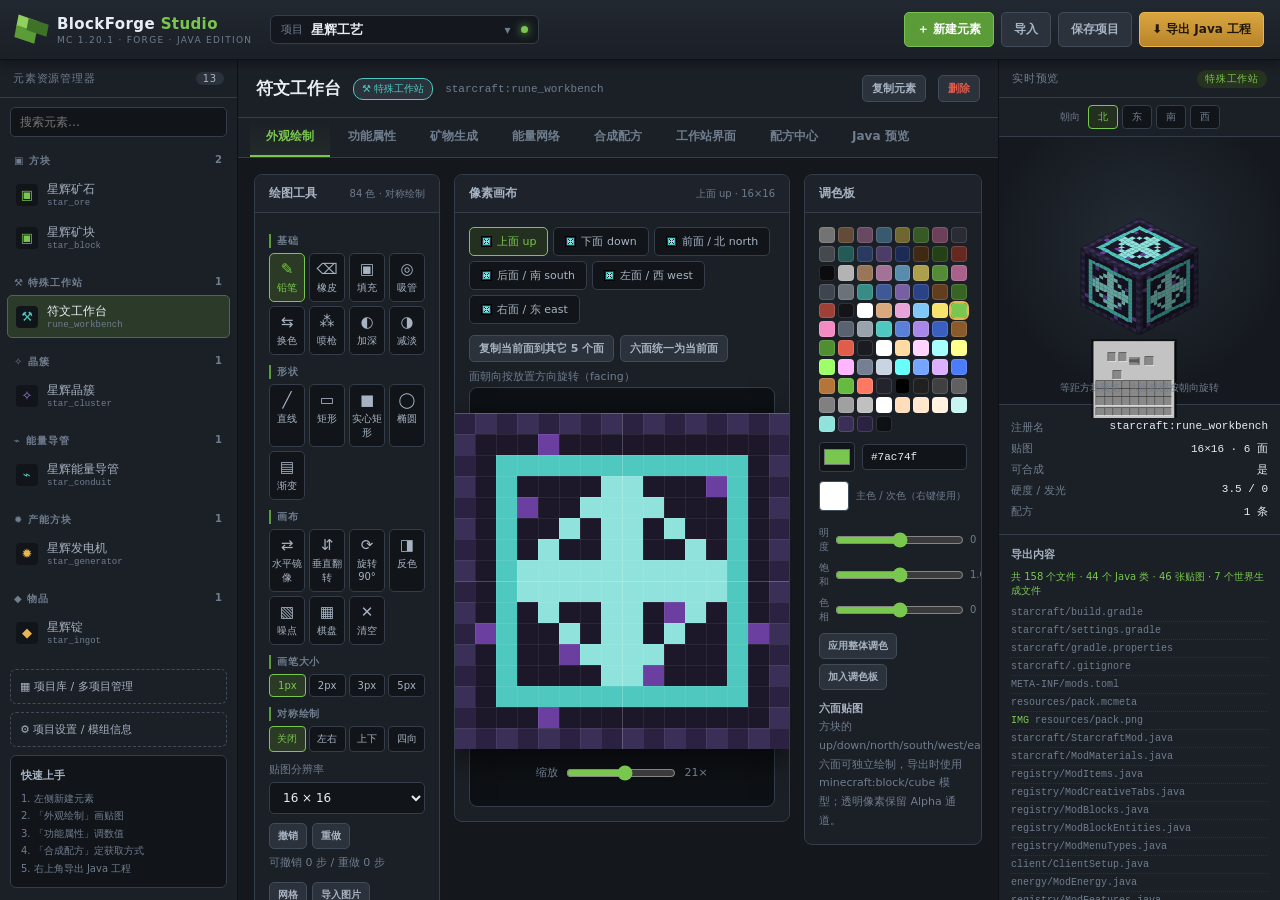
==== index.html @ 18d724b1 "Add files via upload" ====
<!DOCTYPE html>
<html lang="zh-CN">
<head>
<meta charset="UTF-8">
<meta name="viewport" content="width=device-width, initial-scale=1.0">
<title>BlockForge Studio · Minecraft 1.20.1 Forge 可视化模组制作器</title>
<style>
/* ============ BlockForge Studio ============ */
*{box-sizing:border-box;margin:0;padding:0}
:root{
  --bg:#14171c; --bg2:#1b1f26; --bg3:#222831; --bg4:#2b323c;
  --line:#343d49; --line2:#414c5a;
  --tx:#e8edf3; --tx2:#a7b3c2; --tx3:#6f7d8e;
  --green:#7ac74f; --green2:#5b9c39; --gold:#e8b64c; --blue:#5aa9e6;
  --red:#e05c4b; --purple:#a887e8; --cyan:#4fc9c0;
  --shadow:0 10px 30px rgba(0,0,0,.45);
  --mono:'Consolas','Courier New',monospace;
}
html,body{height:100%}
body{
  background:var(--bg); color:var(--tx);
  font-family:'Segoe UI','Microsoft YaHei',system-ui,sans-serif;
  font-size:13px; overflow:hidden; -webkit-font-smoothing:antialiased;
}
button,input,select,textarea{font-family:inherit;font-size:inherit;color:inherit;outline:none}
button{cursor:pointer;border:none;background:none}
::-webkit-scrollbar{width:9px;height:9px}
::-webkit-scrollbar-track{background:transparent}
::-webkit-scrollbar-thumb{background:#3b4553;border-radius:6px;border:2px solid var(--bg2)}
::-webkit-scrollbar-thumb:hover{background:#556172}

#app{display:flex;flex-direction:column;height:100vh;min-width:1080px}

/* ---- top bar ---- */
.topbar{height:60px;flex:none;display:flex;align-items:center;gap:18px;padding:0 16px;background:linear-gradient(180deg,#222831,#1b1f26);border-bottom:1px solid #0d1014;box-shadow:0 2px 10px rgba(0,0,0,.4);z-index:20}
.brand{display:flex;align-items:center;gap:11px;min-width:225px}
.brand-cube{width:30px;height:30px;position:relative;transform:rotate(-30deg) skewX(0)}
.brand-cube span{position:absolute;width:16px;height:16px;display:block}
.brand-cube span:nth-child(1){background:#8fd05e;left:7px;top:0;transform:skewY(30deg) rotate(30deg)}
.brand-cube span:nth-child(2){background:#5b9c39;left:0;top:8px;transform:skewY(30deg) rotate(30deg)}
.brand-cube span:nth-child(3){background:#3f7229;left:14px;top:8px;transform:skewY(30deg) rotate(30deg)}
.brand-text b{display:block;font-size:15px;letter-spacing:.4px}
.brand-text b em{color:var(--green);font-style:normal}
.brand-text small{display:block;color:var(--tx3);font-size:9px;letter-spacing:1.3px;margin-top:2px}
.top-proj{display:flex;align-items:center;gap:8px;background:#14181e;border:1px solid var(--line);border-radius:6px;padding:6px 10px;min-width:230px}
.top-proj label{color:var(--tx3);font-size:11px;white-space:nowrap}
.top-proj input{background:transparent;border:none;width:100%;font-weight:600}
.save-dot{width:7px;height:7px;border-radius:50%;background:var(--green);flex:none;box-shadow:0 0 8px var(--green)}
.save-dot.dirty{background:var(--gold);box-shadow:0 0 8px var(--gold)}
.top-actions{margin-left:auto;display:flex;gap:7px;align-items:center}
.btn{background:var(--bg4);border:1px solid var(--line2);border-radius:5px;padding:8px 12px;font-size:12px;font-weight:600;color:var(--tx2);transition:.15s;white-space:nowrap}
.btn:hover{background:#3a4351;color:var(--tx);transform:translateY(-1px)}
.btn-primary{background:var(--green2);border-color:#79bf52;color:#fff}
.btn-primary:hover{background:#69ae45}
.btn-accent{background:linear-gradient(180deg,#d9a53f,#b9842b);border-color:#e8b64c;color:#20180a}
.btn-accent:hover{background:#e8b64c;color:#20180a}
.btn-danger{color:var(--red)}
.btn-sm{padding:5px 9px;font-size:11px}
.dropdown{position:relative}
.dropdown-menu{display:none;position:absolute;top:calc(100% + 7px);left:0;width:230px;background:var(--bg3);border:1px solid var(--line2);border-radius:7px;box-shadow:var(--shadow);padding:6px;z-index:60}
.dropdown-menu.open{display:block}
.dropdown-menu button{display:flex;width:100%;gap:10px;align-items:center;padding:9px 10px;border-radius:5px;text-align:left;color:var(--tx2)}
.dropdown-menu button:hover{background:var(--bg4);color:var(--tx)}
.dropdown-menu .di{font-size:16px;width:20px;text-align:center}
.dropdown-menu small{display:block;color:var(--tx3);font-size:10px;margin-top:2px}

/* ---- layout ---- */
.body{flex:1;display:flex;min-height:0}
.sidebar{width:238px;flex:none;background:var(--bg2);border-right:1px solid #0d1014;display:flex;flex-direction:column;min-height:0}
.side-head{height:38px;display:flex;align-items:center;justify-content:space-between;padding:0 13px;font-size:11px;letter-spacing:.8px;color:var(--tx3);text-transform:uppercase;border-bottom:1px solid var(--line)}
.count{background:var(--bg4);border-radius:9px;padding:1px 7px;color:var(--tx2);font-size:10px}
.side-search{padding:9px 10px}
.side-search input{width:100%;background:#11151a;border:1px solid var(--line);border-radius:5px;padding:7px 9px;font-size:12px}
.side-search input:focus{border-color:var(--green2)}
.elem-list{flex:1;overflow:auto;padding:0 7px 10px}
.elem-group{margin-bottom:9px}
.elem-group h4{font-size:10px;color:var(--tx3);letter-spacing:1px;padding:8px 7px 5px;display:flex;justify-content:space-between}
.elem-item{display:flex;align-items:center;gap:9px;padding:7px 8px;border-radius:5px;border:1px solid transparent;cursor:pointer;color:var(--tx2)}
.elem-item:hover{background:var(--bg3)}
.elem-item.active{background:#2c3a2a;border-color:#4c6b3e;color:var(--tx)}
.elem-item .ico{width:22px;height:22px;flex:none;display:grid;place-items:center;border-radius:4px;background:#11151a;font-size:13px}
.elem-item .nm{overflow:hidden;text-overflow:ellipsis;white-space:nowrap;font-size:12px}
.elem-item .rn{display:block;font-family:var(--mono);font-size:9px;color:var(--tx3);overflow:hidden;text-overflow:ellipsis;white-space:nowrap}
.elem-item .del{opacity:0;color:var(--tx3);font-size:14px;padding:0 3px}
.elem-item:hover .del{opacity:1}
.elem-item .del:hover{color:var(--red)}
.side-project{margin:0 10px 8px;padding:9px;border:1px dashed var(--line2);border-radius:6px;color:var(--tx2);font-size:11px;text-align:left}
.side-project:hover{border-color:var(--green);color:var(--green)}
.side-tip{margin:0 10px 12px;padding:10px;background:#11151a;border:1px solid var(--line);border-radius:6px;color:var(--tx3);font-size:10px;line-height:1.75}
.side-tip b{display:block;color:var(--tx2);font-size:11px;margin-bottom:4px}

.workspace{flex:1;min-width:0;display:flex;flex-direction:column;background:var(--bg)}
.ws-head{min-height:58px;padding:10px 18px;border-bottom:1px solid var(--line);display:flex;align-items:center;gap:12px;background:var(--bg2)}
.ws-head .title{font-size:17px;font-weight:700}
.ws-head .badge{font-size:10px;padding:3px 8px;border-radius:10px;background:var(--bg4);color:var(--tx2);border:1px solid var(--line2)}
.ws-head .reg{font-family:var(--mono);font-size:11px;color:var(--tx3)}
.ws-head .spacer{flex:1}
.tabs{height:40px;flex:none;display:flex;gap:2px;padding:0 12px;background:var(--bg2);border-bottom:1px solid var(--line);overflow-x:auto}
.tabs button{padding:0 16px;color:var(--tx3);font-size:12px;font-weight:600;border-bottom:2px solid transparent;white-space:nowrap}
.tabs button:hover{color:var(--tx2)}
.tabs button.active{color:var(--green);border-bottom-color:var(--green);background:linear-gradient(180deg,transparent,rgba(122,199,79,.07))}
.ws-content{flex:1;min-height:0;overflow:auto;padding:16px}
.tab-panel{display:none;animation:fade .18s ease}
.tab-panel.active{display:block}
@keyframes fade{from{opacity:0;transform:translateY(4px)}to{opacity:1;transform:none}}

.preview-panel{width:282px;flex:none;background:var(--bg2);border-left:1px solid #0d1014;display:flex;flex-direction:column;min-height:0}
.pv-head{height:38px;display:flex;align-items:center;justify-content:space-between;padding:0 13px;font-size:11px;letter-spacing:.8px;color:var(--tx3);text-transform:uppercase;border-bottom:1px solid var(--line)}
.pv-badge{font-size:10px;color:var(--green);background:#26331f;padding:2px 8px;border-radius:9px}
.pv-stage{height:268px;display:grid;place-items:center;background:radial-gradient(circle at 50% 40%,#252c35,#15191f 70%);position:relative;border-bottom:1px solid var(--line)}
#pv-canvas{image-rendering:pixelated;max-width:100%;max-height:100%}
.pv-hint{position:absolute;bottom:9px;font-size:10px;color:var(--tx3)}
.pv-info{padding:12px;font-size:11px;color:var(--tx2);border-bottom:1px solid var(--line);min-height:82px}
.pv-info .row{display:flex;justify-content:space-between;padding:3px 0;gap:8px}
.pv-info .row span:first-child{color:var(--tx3)}
.pv-info .row span:last-child{font-family:var(--mono);color:var(--tx);text-align:right;word-break:break-all}
.pv-log{flex:1;overflow:auto;padding:12px;font-size:10px;color:var(--tx3)}
.pv-log b{color:var(--tx2);display:block;margin-bottom:8px;font-size:11px}
.pv-log .f{padding:3px 0;font-family:var(--mono);border-bottom:1px dotted #2a313a;overflow:hidden;text-overflow:ellipsis;white-space:nowrap}
.pv-log .f i{color:var(--green);font-style:normal}

/* ---- generic cards ---- */
.card{background:var(--bg2);border:1px solid var(--line);border-radius:8px;margin-bottom:14px;overflow:hidden}
.card>h3{font-size:12px;padding:10px 14px;border-bottom:1px solid var(--line);color:var(--tx2);display:flex;align-items:center;gap:8px;background:#1e232b}
.card>h3 .sub{color:var(--tx3);font-weight:400;font-size:10px;margin-left:auto}
.card .inner{padding:14px}
.hint{color:var(--tx3);font-size:11px;line-height:1.7}
.split{display:grid;grid-template-columns:minmax(0,1fr) 300px;gap:14px}
.panel-title{font-size:12px;font-weight:700;color:var(--tx);margin-bottom:9px;display:flex;align-items:center;gap:7px}
.panel-title .dot{width:6px;height:6px;background:var(--green);border-radius:50%}

/* ---- forms ---- */
.form-grid{display:grid;grid-template-columns:repeat(2,minmax(0,1fr));gap:11px 14px}
.form-grid.three{grid-template-columns:repeat(3,minmax(0,1fr))}
.field{display:flex;flex-direction:column;gap:5px;min-width:0}
.field>label{font-size:11px;color:var(--tx3);display:flex;gap:5px;align-items:center}
.field>label .q{color:var(--blue);cursor:help;font-size:10px}
.field input[type=text],.field input[type=number],.field select,.field textarea{background:#11151a;border:1px solid var(--line);border-radius:5px;padding:7px 9px;width:100%;font-size:12px}
.field input:focus,.field select:focus,.field textarea:focus{border-color:var(--green2);box-shadow:0 0 0 2px rgba(122,199,79,.12)}
.field textarea{resize:vertical;min-height:56px}
.field input[type=range]{width:100%;accent-color:var(--green)}
.field .val{font-family:var(--mono);color:var(--gold);font-size:11px}
.field.check{flex-direction:row;align-items:center;gap:8px}
.field.check input{accent-color:var(--green);width:15px;height:15px}
.field.check label{font-size:12px;color:var(--tx2);cursor:pointer}
.section-note{grid-column:1/-1;font-size:10px;color:var(--tx3);border-left:2px solid var(--green2);padding:4px 0 4px 9px;background:#1a2119}

/* ---- pixel editor ---- */
.paint-layout{display:grid;grid-template-columns:186px minmax(0,1fr) 178px;gap:14px;align-items:start}
.paint-tools{display:grid;grid-template-columns:repeat(2,1fr);gap:5px}
.tool-btn{background:#11151a;border:1px solid var(--line);border-radius:5px;padding:8px 4px;font-size:11px;color:var(--tx2);display:flex;flex-direction:column;align-items:center;gap:3px}
.tool-btn .ti{font-size:15px}
.tool-btn:hover{border-color:var(--line2)}
.tool-btn.active{background:#2b3a25;border-color:var(--green);color:var(--green)}
.paint-canvas-wrap{background:#0d1014;border:1px solid var(--line);border-radius:8px;padding:14px;display:flex;flex-direction:column;align-items:center;gap:12px;min-height:420px;justify-content:center}
#paint-canvas{image-rendering:pixelated;cursor:crosshair;background:#222;box-shadow:0 8px 28px rgba(0,0,0,.6);touch-action:none}
/* 项目设置：创造模式栏目图标 / jar 封面图的小型像素编辑器 */
.brand-editor{display:flex;gap:18px;align-items:flex-start;flex-wrap:wrap;margin-top:8px}
.brand-canvas-box{flex:0 0 auto;background:#0d1014;border:1px solid var(--line);border-radius:8px;padding:9px}
.brand-canvas-box canvas{display:block;width:232px;height:232px;image-rendering:pixelated;cursor:crosshair;background:#222;touch-action:none}
.brand-tools{flex:1 1 230px;min-width:220px;display:flex;flex-direction:column;gap:10px}
.brand-tools .btn-row{flex-wrap:wrap}
.brand-check{display:flex;align-items:center;gap:8px;height:34px;cursor:pointer;font-size:13px;color:var(--tx2)}
.brand-check input{width:16px;height:16px;accent-color:var(--green);cursor:pointer}
.tex-tabs{display:flex;gap:5px;flex-wrap:wrap;margin-bottom:11px}
.tex-tabs button{padding:6px 11px;background:#11151a;border:1px solid var(--line);border-radius:5px;font-size:11px;color:var(--tx2)}
.tex-tabs button.active{border-color:var(--green);color:var(--green);background:#24301f}
.tex-tabs button .mini{display:inline-block;width:11px;height:11px;vertical-align:-2px;margin-right:5px;border:1px solid #000;image-rendering:pixelated}
.swatches{display:grid;grid-template-columns:repeat(4,1fr);gap:4px}
.swatch{aspect-ratio:1;border-radius:4px;border:1px solid rgba(255,255,255,.13);cursor:pointer;position:relative}
.swatch.active::after{content:'';position:absolute;inset:-3px;border:2px solid var(--gold);border-radius:6px}
.color-row{display:flex;gap:7px;align-items:center;margin-top:10px}
.color-row input[type=color]{width:36px;height:30px;border:1px solid var(--line);background:#11151a;border-radius:4px;padding:2px;cursor:pointer}
.color-row input[type=text]{flex:1;min-width:0;background:#11151a;border:1px solid var(--line);border-radius:4px;padding:6px 8px;font-family:var(--mono);font-size:11px}
.mini-row{display:flex;gap:5px;flex-wrap:wrap;margin-top:9px}
.mini-row .btn{padding:5px 8px;font-size:10px}
.zoom-row{display:flex;align-items:center;gap:8px;justify-content:center;color:var(--tx3);font-size:11px;padding-top:4px}
.zoom-row input{accent-color:var(--green);width:110px}

/* ---- recipe editor ---- */
.recipe-list{display:flex;gap:8px;flex-wrap:wrap;margin-bottom:12px}
.recipe-chip{background:#11151a;border:1px solid var(--line);border-radius:5px;padding:6px 9px;font-size:11px;color:var(--tx2);display:flex;gap:8px;align-items:center}
.recipe-chip.active{border-color:var(--green);color:var(--green)}
.recipe-chip .x{color:var(--tx3)}
.recipe-chip .x:hover{color:var(--red)}
.craft-area{display:flex;gap:24px;flex-wrap:wrap;align-items:flex-start}
.craft-grid{display:grid;grid-template-columns:repeat(3,54px);gap:5px;background:#0e1216;padding:8px;border:1px solid var(--line);border-radius:7px}
.craft-slot{width:54px;height:54px;background:#222831;border:1px solid #3a434f;border-radius:4px;display:grid;place-items:center;cursor:pointer;position:relative;overflow:hidden}
.craft-slot:hover{border-color:var(--green)}
.craft-slot .sname{font-size:9px;color:var(--tx3);text-align:center;padding:2px;line-height:1.2;word-break:break-all}
.craft-slot canvas{image-rendering:pixelated;max-width:44px;max-height:44px}
.craft-slot .clr{position:absolute;top:0;right:2px;color:var(--red);font-size:12px;display:none}
.craft-slot:hover .clr{display:block}
.arrow{font-size:28px;color:var(--tx3);align-self:center}
.result-box{width:74px;height:74px;background:#1a2a17;border:1px solid #3d5c31;border-radius:6px;display:grid;place-items:center;align-self:center;text-align:center}
.result-box canvas{image-rendering:pixelated;max-width:60px;max-height:60px}
.result-box small{display:block;color:var(--green);font-size:9px}
.ref-picker{position:fixed;z-index:100;background:var(--bg3);border:1px solid var(--line2);border-radius:7px;box-shadow:var(--shadow);width:250px;max-height:320px;overflow:auto;padding:6px}
.ref-picker input{width:100%;background:#11151a;border:1px solid var(--line);border-radius:4px;padding:7px 9px;margin-bottom:6px}
.ref-picker button{display:block;width:100%;text-align:left;padding:6px 9px;border-radius:4px;color:var(--tx2);font-size:11px}
.ref-picker button:hover{background:var(--bg4);color:var(--tx)}
.ref-picker .grp{font-size:9px;color:var(--tx3);padding:6px 9px 3px;letter-spacing:1px}
.station-recipe{display:flex;gap:8px;align-items:center;flex-wrap:wrap;background:#11151a;border:1px solid var(--line);border-radius:6px;padding:9px;margin-bottom:8px}
.station-recipe .ref-btn{min-width:126px;background:var(--bg3);border:1px solid var(--line2);border-radius:4px;padding:6px 8px;font-size:11px;color:var(--tx2);text-align:left}
.station-recipe .ref-btn:hover{border-color:var(--green)}
.station-recipe input[type=number]{width:56px;background:var(--bg3);border:1px solid var(--line);border-radius:4px;padding:6px}
.station-recipe .lbl{color:var(--tx3);font-size:11px}

/* ---- GUI designer ---- */
.gui-layout{display:grid;grid-template-columns:minmax(0,1fr) 240px;gap:14px;align-items:start}
.gui-stage{background:#0d1014;border:1px solid var(--line);border-radius:8px;padding:18px;overflow:auto;display:grid;place-items:center}
#gui-canvas{image-rendering:pixelated;cursor:default;box-shadow:0 8px 30px rgba(0,0,0,.6)}
.gui-slot{position:absolute;width:36px;height:36px;border:2px solid var(--green);background:rgba(122,199,79,.16);border-radius:3px;cursor:move;display:grid;place-items:center;font-size:9px;color:#dfffd0;text-align:center;line-height:1.1}
.gui-slot.output{border-color:var(--gold);background:rgba(232,182,76,.18);color:#ffe9b0}
.gui-slot.fuel{border-color:var(--red);background:rgba(224,92,75,.16);color:#ffd0c8}
.gui-slot.sel{box-shadow:0 0 0 2px #fff inset}
.gui-slot .idx{position:absolute;top:-8px;left:-2px;font-size:9px;color:var(--tx3)}
.gui-wrap{position:relative}
.slot-row{display:flex;align-items:center;gap:7px;padding:6px 0;border-bottom:1px solid var(--line);font-size:11px}
.slot-row select{background:#11151a;border:1px solid var(--line);border-radius:4px;padding:4px;font-size:11px}
.slot-row .sp{flex:1;color:var(--tx2)}
.slot-row code{color:var(--tx3);font-size:10px}

/* ---- code preview ---- */
.code-layout{display:grid;grid-template-columns:270px minmax(0,1fr);gap:12px;height:calc(100vh - 190px);min-height:380px}
.file-tree{background:#11151a;border:1px solid var(--line);border-radius:7px;overflow:auto;padding:8px}
.file-tree .dir{color:var(--gold);font-size:11px;font-family:var(--mono);padding:5px 4px}
.file-tree .file{font-family:var(--mono);font-size:10.5px;color:var(--tx2);padding:4px 6px 4px 16px;border-radius:4px;cursor:pointer;white-space:nowrap;overflow:hidden;text-overflow:ellipsis}
.file-tree .file:hover{background:var(--bg3)}
.file-tree .file.active{background:#2a3a24;color:var(--green)}
.file-tree .file .ext{color:var(--tx3)}
.code-view{background:#0d1014;border:1px solid var(--line);border-radius:7px;display:flex;flex-direction:column;min-width:0}
.code-view .cv-head{padding:9px 13px;border-bottom:1px solid var(--line);display:flex;align-items:center;gap:10px;font-family:var(--mono);font-size:11px;color:var(--tx2)}
.code-view .cv-head .sp{flex:1}
.code-view pre{flex:1;overflow:auto;padding:14px;font-family:var(--mono);font-size:11px;line-height:1.6;color:#cfe0d5;white-space:pre;tab-size:4}
.binary-note{padding:24px;color:var(--tx3);text-align:center;line-height:2}
.binary-note canvas{image-rendering:pixelated;margin:12px auto;display:block;border:1px solid var(--line)}

/* ---- misc ---- */
.empty{display:grid;place-items:center;height:100%;color:var(--tx3);text-align:center;line-height:2}
.empty .big{font-size:38px;opacity:.35}
.btn-row{display:flex;gap:8px;flex-wrap:wrap;margin-top:10px}
.tagline{display:flex;gap:6px;flex-wrap:wrap;margin-top:8px}
.tag{font-size:10px;padding:3px 8px;border-radius:9px;background:var(--bg4);color:var(--tx2)}
.tag.g{background:#26331f;color:var(--green)}
.tag.y{background:#3a2f18;color:var(--gold)}
#toast{position:fixed;bottom:22px;left:50%;transform:translateX(-50%) translateY(20px);background:#2b323c;border:1px solid var(--line2);box-shadow:var(--shadow);padding:11px 20px;border-radius:7px;font-size:12px;color:var(--tx);opacity:0;pointer-events:none;transition:.25s;z-index:200}
#toast.show{opacity:1;transform:translateX(-50%) translateY(0)}
#toast.err{border-color:var(--red);color:#ffd6d0}
.modal-mask{position:fixed;inset:0;background:rgba(0,0,0,.65);display:grid;place-items:center;z-index:150}
.modal{background:var(--bg3);border:1px solid var(--line2);border-radius:9px;box-shadow:var(--shadow);width:430px;max-height:80vh;overflow:auto}
.modal h3{padding:14px 18px;border-bottom:1px solid var(--line);font-size:14px}
.modal .mc{padding:16px 18px}
.modal .mf{padding:12px 18px;border-top:1px solid var(--line);display:flex;justify-content:flex-end;gap:8px}
.export-stats{display:grid;grid-template-columns:repeat(3,1fr);gap:9px;margin:12px 0}
.export-stats div{background:#11151a;border:1px solid var(--line);border-radius:6px;padding:10px;text-align:center}
.export-stats b{display:block;font-size:19px;color:var(--green);font-family:var(--mono)}
.export-stats small{color:var(--tx3);font-size:10px}
.warn{background:#33261a;border:1px solid #6d5227;color:#e8cf9c;border-radius:6px;padding:10px;font-size:11px;line-height:1.7;margin-top:10px}

/* ---- v2: project library ---- */
.top-proj{position:relative}
.lib-switch{color:var(--tx3);font-size:12px;padding:0 3px;line-height:1}
.lib-switch:hover{color:var(--green)}
#lib-menu{top:calc(100% + 9px);left:0;width:270px;max-height:360px;overflow:auto}
#lib-menu .lm-head{padding:7px 10px;color:var(--tx3);font-size:10px;letter-spacing:1px}
#lib-menu button{justify-content:space-between}
#lib-menu button small{color:var(--tx3);font-size:9px}
#lib-menu .lm-cur{color:var(--green)}
.side-project.active{border-style:solid;border-color:var(--green);color:var(--green);background:#1e2b1b}
.proj-grid{display:grid;grid-template-columns:repeat(auto-fill,minmax(255px,1fr));gap:12px}
.proj-card{background:var(--bg3);border:1px solid var(--line);border-radius:8px;padding:14px;position:relative}
.proj-card.active{border-color:var(--green);box-shadow:0 0 0 1px rgba(122,199,79,.25)}
.proj-card h4{font-size:14px;margin-bottom:5px;display:flex;align-items:center;gap:7px}
.proj-card .pill{font-size:9px;background:#2b3a24;color:var(--green);padding:2px 7px;border-radius:9px}
.proj-card .meta{font-size:10px;color:var(--tx3);line-height:1.8;font-family:var(--mono)}
.proj-card .acts{display:flex;gap:5px;flex-wrap:wrap;margin-top:11px}
.proj-card .acts .btn{padding:4px 7px;font-size:10px}
.lib-toolbar{display:flex;gap:8px;flex-wrap:wrap;margin-bottom:14px;align-items:center}
.lib-toolbar .sp{flex:1}
.pv-rotate{display:flex;gap:4px;padding:7px 12px;border-bottom:1px solid var(--line);justify-content:center}
.pv-rotate button{background:#11151a;border:1px solid var(--line);border-radius:4px;padding:4px 9px;font-size:10px;color:var(--tx3)}
.pv-rotate button.active{border-color:var(--green);color:var(--green);background:#24301f}
.pv-rotate span{font-size:10px;color:var(--tx3);align-self:center;margin-right:4px}

/* ---- v2: paint tools ---- */
.paint-tools.four{grid-template-columns:repeat(4,1fr);gap:4px}
.paint-tools.four .tool-btn{padding:6px 2px;font-size:10px}
.tool-group{margin-bottom:10px}
.tool-group h5{font-size:10px;color:var(--tx3);letter-spacing:.8px;margin:7px 0 5px;border-left:2px solid var(--green2);padding-left:6px}
.seg{display:flex;gap:3px;flex-wrap:wrap}
.seg button{flex:1;min-width:26px;background:#11151a;border:1px solid var(--line);border-radius:4px;padding:5px 2px;font-size:10px;color:var(--tx2)}
.seg button:hover{border-color:var(--line2)}
.seg button.active{background:#2b3a25;border-color:var(--green);color:var(--green)}
.swatches.eight{grid-template-columns:repeat(8,1fr);gap:3px}
.color-history{display:flex;gap:3px;flex-wrap:wrap;margin-top:8px}
.hist-dot{width:17px;height:17px;border-radius:3px;border:1px solid rgba(255,255,255,.15);cursor:pointer}
.dual-color{display:flex;align-items:center;gap:7px;margin-top:9px}
.dual-color .box{width:30px;height:30px;border:1px solid var(--line2);border-radius:4px;cursor:pointer}
.dual-color small{color:var(--tx3);font-size:10px}
.mini-slider{display:flex;align-items:center;gap:6px;margin-top:7px;font-size:10px;color:var(--tx3)}
.mini-slider input{flex:1;accent-color:var(--green)}
.tex-tabs .mini{width:11px;height:11px;display:inline-block;vertical-align:-2px;margin-right:4px;border:1px solid #000;image-rendering:pixelated}
.face-actions{display:flex;gap:6px;flex-wrap:wrap;margin-top:9px}

/* ---- v2: ore / tool / effect / recipes ---- */
.multi-grid{display:grid;grid-template-columns:repeat(3,minmax(0,1fr));gap:6px}
.multi-item{display:flex;align-items:center;gap:6px;background:#11151a;border:1px solid var(--line);border-radius:5px;padding:7px 8px;font-size:11px;color:var(--tx2);cursor:pointer}
.multi-item:hover{border-color:var(--line2)}
.multi-item input{accent-color:var(--green);width:14px;height:14px}
.multi-item.on{border-color:var(--green);color:var(--tx);background:#1e2b1b}
.api-note{background:#11151a;border:1px solid var(--line);border-left:3px solid var(--blue);border-radius:5px;padding:10px;font-size:10.5px;line-height:1.85;color:var(--tx3);margin-top:10px}
.api-note b{color:var(--blue)}
.api-note code{color:var(--gold);font-family:var(--mono);font-size:10px}
.rec-table{background:#11151a;border:1px solid var(--line);border-radius:7px;overflow:hidden}
.rec-row{display:grid;grid-template-columns:26px minmax(120px,1.5fr) 90px 78px 88px 66px 150px;gap:8px;align-items:center;padding:8px 11px;border-bottom:1px solid var(--line);font-size:11px}
.rec-row:last-child{border-bottom:none}
.rec-row.head{background:#1e232b;color:var(--tx3);font-size:10px;letter-spacing:.5px}
.rec-row .ic{font-size:14px;text-align:center}
.rec-row input[type=checkbox]{accent-color:var(--green);width:15px;height:15px}
.rec-row .btn{padding:4px 7px;font-size:10px}
.switch-line{display:flex;align-items:center;gap:10px;background:#11151a;border:1px solid var(--line);border-radius:6px;padding:10px 12px;margin-bottom:12px}
.switch-line input{accent-color:var(--green);width:16px;height:16px}
.switch-line b{font-size:12px}
.switch-line span{color:var(--tx3);font-size:10.5px}
.modal .mc .field{margin-bottom:10px}
.modal .mc input{width:100%;background:#11151a;border:1px solid var(--line);border-radius:5px;padding:8px 10px;font-size:12px}
.stat-line{display:flex;gap:14px;flex-wrap:wrap;font-size:11px;color:var(--tx2);margin-top:8px}
.stat-line b{color:var(--green);font-family:var(--mono)}

/* ---- v3: creature tables ---- */
.mob-table{width:100%;border-collapse:collapse;font-size:11px;background:#11151a;border:1px solid var(--line);border-radius:6px;overflow:hidden}
.mob-table th{background:#1e232b;color:var(--tx3);font-size:10px;font-weight:600;padding:6px 4px;text-align:left;border-bottom:1px solid var(--line);white-space:nowrap}
.mob-table td{padding:4px;border-bottom:1px solid var(--line)}
.mob-table tr:last-child td{border-bottom:none}
.mob-table input[type=number],.mob-table input[type=text]{background:#0d1014;border:1px solid var(--line);border-radius:4px;padding:4px 5px;font-size:11px;width:100%}
.mob-table input[type=color]{cursor:pointer}

</style>
</head>
<body>
<div id="app">
  <header class="topbar">
    <div class="brand">
      <div class="brand-cube"><span></span><span></span><span></span></div>
      <div class="brand-text"><b>BlockForge <em>Studio</em></b><small>MC 1.20.1 · FORGE · JAVA EDITION</small></div>
    </div>
    <div class="top-proj">
      <label>项目</label>
      <input id="proj-name" type="text" spellcheck="false" placeholder="我的模组">
      <button class="lib-switch" id="btn-lib-menu" title="切换 / 管理项目">▾</button>
      <div class="dropdown-menu" id="lib-menu"></div>
      <span class="save-dot" id="save-dot" title="自动保存状态"></span>
    </div>
    <div class="top-actions">
      <div class="dropdown">
        <button class="btn btn-primary" id="btn-add">＋ 新建元素</button>
        <div class="dropdown-menu" id="add-menu"></div>
      </div>
      <button class="btn" id="btn-import" title="导入 .mcmproj 项目文件">导入</button>
      <button class="btn" id="btn-save" title="导出可再次编辑的项目文件">保存项目</button>
      <button class="btn btn-accent" id="btn-export" title="导出完整 Forge Java 源码工程">⬇ 导出 Java 工程</button>
      <input type="file" id="file-import" accept=".json,.mcmproj" hidden>
    </div>
  </header>

  <div class="body">
    <aside class="sidebar">
      <div class="side-head">
        <span>元素资源管理器</span>
        <span class="count" id="elem-count">0</span>
      </div>
      <div class="side-search"><input id="elem-search" type="text" placeholder="搜索元素…" spellcheck="false"></div>
      <div class="elem-list" id="elem-list"></div>
      <button class="side-project" id="btn-library">▦ 项目库 / 多项目管理</button>
      <button class="side-project" id="btn-project">⚙ 项目设置 / 模组信息</button>
      <div class="side-tip">
        <b>快速上手</b>
        1. 左侧新建元素<br>
        2. 「外观绘制」画贴图<br>
        3. 「功能属性」调数值<br>
        4. 「合成配方」定获取方式<br>
        5. 右上角导出 Java 工程
      </div>
    </aside>

    <main class="workspace">
      <div class="ws-head" id="ws-head"></div>
      <nav class="tabs" id="tabs"></nav>
      <div class="ws-content" id="ws-content"></div>
    </main>

    <aside class="preview-panel">
      <div class="pv-head"><span>实时预览</span><span class="pv-badge" id="pv-type">—</span></div>
      <div class="pv-rotate" id="pv-rotate"></div>
      <div class="pv-stage">
        <canvas id="pv-canvas" width="300" height="300"></canvas>
        <div class="pv-hint" id="pv-hint"></div>
      </div>
      <div class="pv-info" id="pv-info"></div>
      <div class="pv-log"><b>导出内容</b><div id="pv-files"></div></div>
    </aside>
  </div>
</div>

<div id="toast"></div>
<div id="modal-root"></div>

<script>

/* ===== core.js ===== */
/* ============================================================
   BlockForge Studio — core: project library, data model, utilities
   ============================================================ */
(function (root) {
'use strict';
var BF = root.BF = root.BF || {};

/* ---------- constants ---------- */
BF.MC_VERSION = '1.20.1';
BF.FORGE_VERSION = '47.3.0';
BF.STORAGE_KEY = 'blockforge_project_v2';       // legacy single project
BF.LIB_KEY = 'blockforge_library_v1';            // multi project library

BF.TYPES = {
  block:      { label:'方块',     icon:'▣', color:'#7ac74f', texKeys:['top','bottom','front','back','left','right'], desc:'六面贴图、可设置矿物生成的放置方块' },
  workstation:{ label:'特殊工作站', icon:'⚒', color:'#4fc9c0', texKeys:['top','bottom','front','back','left','right'], desc:'带 UI 界面与配方的功能方块，可绘制 GUI 背景' },
  cluster:    { label:'晶簇',     icon:'✧', color:'#a887e8', texKeys:['main'], desc:'十字交叉模型，附着并生成在指定方块表面' },
  energy:     { label:'能量导管', icon:'⌁', color:'#4fc9c0', texKeys:['top','bottom','front','back','left','right'], desc:'传输单位能量（Forge Energy）的方块' },
  generator:  { label:'产能方块', icon:'✹', color:'#e8b64c', texKeys:['top','bottom','front','back','left','right'], desc:'产生并向相邻方块输出能量的方块' },
  item:       { label:'物品',     icon:'◆', color:'#e8b64c', texKeys:['main'], desc:'材料、食物、燃料与右键道具' },
  misc:       { label:'杂项物品', icon:'✦', color:'#f28b30', texKeys:['main'], desc:'药水、投掷物、护符等特殊物品' },
  tool:       { label:'工具',     icon:'⛏', color:'#5aa9e6', texKeys:['main'], desc:'镐 / 斧 / 锹 / 锄，完整 Tier 属性' },
  weapon:     { label:'武器',     icon:'⚔', color:'#e05c4b', texKeys:['main'], desc:'剑类近战武器与命中特效' },
  armor:      { label:'装备',     icon:'♜', color:'#a887e8', texKeys:['main'], desc:'头盔 / 胸甲 / 护腿 / 靴子' },
  mob:        { label:'生物',     icon:'☠', color:'#e05c4b', texKeys:['skin','egg'], desc:'以生物蛋形式创建：建模、动画、AI、掉落与交易' }
};
BF.TYPE_ORDER = ['block','workstation','cluster','energy','generator','item','misc','tool','weapon','armor','mob'];
BF.TEX_LABEL = {
  main:'物品图标', top:'上面 up', bottom:'下面 down', front:'前面 / 北 north',
  back:'后面 / 南 south', left:'左面 / 西 west', right:'右面 / 东 east'
};
BF.FACE_FILE = { top:'top', bottom:'bottom', front:'north', back:'south', left:'west', right:'east' };

/* 16 dye base colours x 4 shades + grey ramp = 72 colours */
BF.PALETTE = (function () {
  var bases = ['#ffffff','#d9a87c','#e8a3d8','#7fc8f5','#f7e26b','#7ac74f','#f28bc4','#5a6270',
               '#9aa3ad','#4fc9c0','#5a7fd6','#a887e8','#3b5fc0','#8b5a2b','#4f8f31','#e05c4b','#1b1b22'];
  var out = [];
  [0.45,0.7,1,1.3].forEach(function (f) {
    bases.forEach(function (c) { out.push(BF.shade ? BF.shade(c,f) : c); });
  });
  return out;
})();
/* shade() is defined below; rebuild the palette after helpers exist */
BF._buildPalette = function () {
  var bases = ['#ffffff','#d9a87c','#e8a3d8','#7fc8f5','#f7e26b','#7ac74f','#f28bc4','#5a6270',
               '#9aa3ad','#4fc9c0','#5a7fd6','#a887e8','#3b5fc0','#8b5a2b','#4f8f31','#e05c4b','#1b1b22'];
  var out = [];
  [0.45,0.7,1,1.3].forEach(function (f) {
    bases.forEach(function (c) { out.push(BF.shade(c,f)); });
  });
  ['#000000','#202020','#404040','#606060','#808080','#a0a0a0','#c0c0c0','#ffffff',
   '#ffddbb','#ffe8cc','#fff3e0','#c7f5f0','#8fe3dc','#3a2f56','#2a2240','#0d1014'].forEach(function (c) { out.push(c); });
  BF.PALETTE = out;
};

BF.VANILLA = [
  'minecraft:iron_ingot','minecraft:gold_ingot','minecraft:diamond','minecraft:netherite_ingot',
  'minecraft:emerald','minecraft:stick','minecraft:coal','minecraft:charcoal','minecraft:redstone',
  'minecraft:cobblestone','minecraft:stone','minecraft:deepslate','minecraft:oak_planks','minecraft:oak_log',
  'minecraft:string','minecraft:leather','minecraft:iron_block','minecraft:gold_block','minecraft:diamond_block',
  'minecraft:crafting_table','minecraft:nether_star','minecraft:blaze_rod','minecraft:gold_nugget',
  'minecraft:iron_nugget','minecraft:amethyst_shard','minecraft:copper_ingot','minecraft:flint',
  'minecraft:feather','minecraft:gunpowder','minecraft:bone','minecraft:slime_ball','minecraft:obsidian',
  'minecraft:glass','minecraft:glowstone_dust','minecraft:lapis_lazuli','minecraft:quartz','minecraft:brick',
  'minecraft:paper','minecraft:book','minecraft:apple','minecraft:bread','minecraft:wheat','minecraft:egg',
  'minecraft:ender_pearl','minecraft:spider_eye','minecraft:magma_cream','minecraft:iron_pickaxe',
  'minecraft:diamond_sword','minecraft:iron_helmet','minecraft:water_bucket','minecraft:bone_meal',
  'minecraft:sugar','minecraft:blaze_powder','minecraft:ghast_tear','minecraft:phantom_membrane',
  'minecraft:scute','minecraft:prismarine_shard','minecraft:prismarine_crystals','minecraft:echo_shard',
  'minecraft:raw_iron','minecraft:raw_gold','minecraft:raw_copper','minecraft:clay_ball','minecraft:snowball',
  'minecraft:cobweb','minecraft:torch','minecraft:chest','minecraft:furnace','minecraft:anvil',
  'minecraft:netherrack','minecraft:end_stone','minecraft:tuff','minecraft:andesite','minecraft:diorite',
  'minecraft:granite','minecraft:calcite','minecraft:dripstone_block','minecraft:clay','minecraft:gravel',
  'minecraft:sand','minecraft:dirt','minecraft:grass_block','minecraft:golden_apple','minecraft:milk_bucket'
];
BF.VANILLA_NAMES = {
  'minecraft:iron_ingot':'铁锭','minecraft:gold_ingot':'金锭','minecraft:diamond':'钻石',
  'minecraft:netherite_ingot':'下界合金锭','minecraft:emerald':'绿宝石','minecraft:stick':'木棍',
  'minecraft:coal':'煤炭','minecraft:redstone':'红石粉','minecraft:cobblestone':'圆石',
  'minecraft:stone':'石头','minecraft:deepslate':'深板岩','minecraft:oak_planks':'橡木木板',
  'minecraft:oak_log':'橡木原木','minecraft:string':'线','minecraft:leather':'皮革',
  'minecraft:iron_block':'铁块','minecraft:gold_block':'金块','minecraft:diamond_block':'钻石块',
  'minecraft:crafting_table':'工作台','minecraft:nether_star':'下界之星','minecraft:blaze_rod':'烈焰棒',
  'minecraft:amethyst_shard':'紫水晶碎片','minecraft:copper_ingot':'铜锭','minecraft:flint':'燧石',
  'minecraft:feather':'羽毛','minecraft:gunpowder':'火药','minecraft:bone':'骨头',
  'minecraft:slime_ball':'黏液球','minecraft:obsidian':'黑曜石','minecraft:glass':'玻璃',
  'minecraft:glowstone_dust':'萤石粉','minecraft:lapis_lazuli':'青金石','minecraft:quartz':'下界石英',
  'minecraft:brick':'红砖','minecraft:paper':'纸','minecraft:book':'书','minecraft:apple':'苹果',
  'minecraft:bread':'面包','minecraft:wheat':'小麦','minecraft:egg':'鸡蛋','minecraft:ender_pearl':'末影珍珠',
  'minecraft:spider_eye':'蜘蛛眼','minecraft:magma_cream':'岩浆膏','minecraft:iron_pickaxe':'铁镐',
  'minecraft:diamond_sword':'钻石剑','minecraft:iron_helmet':'铁头盔','minecraft:blaze_powder':'烈焰粉',
  'minecraft:ghast_tear':'恶魂之泪','minecraft:echo_shard':'回响碎片','minecraft:gold_nugget':'金粒',
  'minecraft:iron_nugget':'铁粒','minecraft:charcoal':'木炭','minecraft:raw_iron':'粗铁',
  'minecraft:raw_gold':'粗金','minecraft:raw_copper':'粗铜','minecraft:clay_ball':'黏土球',
  'minecraft:bone_meal':'骨粉','minecraft:sugar':'糖','minecraft:water_bucket':'水桶',
  'minecraft:phantom_membrane':'幻翼膜','minecraft:scute':'鳞甲','minecraft:prismarine_shard':'海晶碎片',
  'minecraft:prismarine_crystals':'海晶砂粒','minecraft:snowball':'雪球','minecraft:cobweb':'蜘蛛网',
  'minecraft:torch':'火把','minecraft:chest':'箱子','minecraft:furnace':'熔炉','minecraft:anvil':'铁砧',
  'minecraft:netherrack':'下界岩','minecraft:end_stone':'末地石','minecraft:tuff':'凝灰岩',
  'minecraft:andesite':'安山岩','minecraft:diorite':'闪长岩','minecraft:granite':'花岗岩',
  'minecraft:calcite':'方解石','minecraft:dripstone_block':'滴水石块','minecraft:clay':'黏土',
  'minecraft:gravel':'砂砾','minecraft:sand':'沙子','minecraft:dirt':'泥土','minecraft:grass_block':'草方块',
  'minecraft:golden_apple':'金苹果','minecraft:milk_bucket':'奶桶','minecraft:lava_bucket':'熔岩桶'
};

/* ---------- reference tables (vanilla 1.20.1) ---------- */
BF.ORE_TARGETS = [
  {v:'stone',l:'主世界石头 (stone_ore_replaceables)'},
  {v:'deepslate',l:'深板岩 (deepslate_ore_replaceables)'},
  {v:'netherrack',l:'下界岩 (block_match)'},
  {v:'end_stone',l:'末地石 (block_match)'},
  {v:'tuff',l:'凝灰岩 (block_match)'},
  {v:'dirt',l:'泥土 (block_match)'},
  {v:'sand',l:'沙子 (block_match)'},
  {v:'gravel',l:'砂砾 (block_match)'}
];
BF.ORE_PRESETS = {
  custom:null,
  coal:   {size:17,count:20,minY:0,maxY:192,shape:'uniform',targets:['stone','deepslate'],dimension:'overworld',air:0},
  iron:   {size:9, count:20,minY:-64,maxY:72,shape:'trapezoid',targets:['stone','deepslate'],dimension:'overworld',air:0},
  diamond:{size:8, count:7, minY:-64,maxY:16,shape:'trapezoid',targets:['stone','deepslate'],dimension:'overworld',air:0.5},
  redstone:{size:8,count:8,minY:-64,maxY:16,shape:'uniform',targets:['stone','deepslate'],dimension:'overworld',air:0},
  quartz: {size:14,count:16,minY:10,maxY:117,shape:'uniform',targets:['netherrack'],dimension:'nether',air:0},
  debris: {size:3, count:2, minY:8,maxY:24,shape:'uniform',targets:['netherrack'],dimension:'nether',air:0}
};
BF.TOOL_ACTIONS = [
  {v:'AXE_STRIP',l:'斧：剥树皮'},{v:'AXE_SCRAPE',l:'斧：刮除氧化'},
  {v:'AXE_WAX_OFF',l:'斧：除蜡'},{v:'SHOVEL_FLATTEN',l:'锹：整平地面'},
  {v:'HOE_TILL',l:'锄：耕地'},{v:'PICKAXE_DIG',l:'镐：挖掘'},
  {v:'SHEARS_HARVEST',l:'剪刀：收割'},{v:'SWORD_DIG',l:'剑：快速破坏'}
];
BF.FAST_TAGS = [
  {v:'mineable_with_pickaxe',l:'可镐挖方块'},{v:'mineable_with_axe',l:'可斧挖方块'},
  {v:'mineable_with_shovel',l:'可锹挖方块'},{v:'mineable_with_hoe',l:'可锄挖方块'},
  {v:'logs',l:'原木'},{v:'leaves',l:'树叶'},{v:'dirt',l:'泥土类'},
  {v:'sand',l:'沙子类'},{v:'wool',l:'羊毛'},{v:'glass',l:'玻璃'},
  {v:'stone',l:'石头类'},{v:'deepslate',l:'深板岩类'},{v:'cobweb',l:'蜘蛛网'}
];
BF.INCORRECT_TAGS = [
  {v:'incorrect_for_wooden_tool',l:'木质级'},{v:'incorrect_for_stone_tool',l:'石质级'},
  {v:'incorrect_for_iron_tool',l:'铁质级'},{v:'incorrect_for_gold_tool',l:'金质级'},
  {v:'incorrect_for_diamond_tool',l:'钻石级'},{v:'incorrect_for_netherite_tool',l:'下界合金级'}
];
BF.USE_ACTIONS = [
  {v:'none',l:'无'},{v:'heal',l:'治疗自身'},{v:'teleport',l:'向前瞬移'},
  {v:'fireball',l:'发射火球'},{v:'lightning',l:'召唤闪电'},{v:'xp',l:'给予经验'},
  {v:'explosion',l:'产生爆炸'},{v:'potion',l:'给予状态效果'},
  {v:'clear_effects',l:'清除所有状态效果'},{v:'snowball',l:'投掷雪球'},
  {v:'sound',l:'播放升级音效'},{v:'extinguish',l:'熄灭自身火焰'},
  {v:'feed',l:'直接补充饥饿值'}
];
BF.MOB_EFFECTS = [
  {v:'none',l:'无'},{v:'speed',l:'速度'},{v:'strength',l:'力量'},
  {v:'regeneration',l:'生命恢复'},{v:'fire_resistance',l:'防火'},
  {v:'night_vision',l:'夜视'},{v:'invisibility',l:'隐身'},{v:'haste',l:'急迫'},
  {v:'jump',l:'跳跃提升'},{v:'water_breathing',l:'水下呼吸'},
  {v:'slow_falling',l:'缓降'},{v:'absorption',l:'伤害吸收'},
  {v:'resistance',l:'抗性提升'},{v:'saturation',l:'饱和'}
];

/* ---------- field definitions ---------- */
var OPT = function (arr) { return arr.map(function (o) {
  return typeof o === 'string' ? { v:o, l:o } : o; }); };
BF.FIELD_DEFS = [
  { k:'name', l:'显示名称', t:'text', g:'基本信息', all:true, help:'游戏中物品/方块显示的名称（写入语言文件）' },
  { k:'reg',  l:'注册名', t:'text', g:'基本信息', all:true, help:'只能用英文小写、数字、下划线' },
  { k:'desc', l:'提示文本', t:'textarea', g:'基本信息', all:true },
  { k:'tab',  l:'创造模式标签', t:'select', g:'基本信息', all:true, o:OPT([
      {v:'materials',l:'材料 / 杂项'},{v:'building',l:'建筑方块'},{v:'tools',l:'工具'},
      {v:'combat',l:'战斗'},{v:'food',l:'食物'},{v:'redstone',l:'红石'},{v:'decorations',l:'装饰'}]) },
  { k:'stack', l:'最大堆叠', t:'number', g:'基本信息', all:true, min:1, max:64 },
  { k:'rarity',l:'稀有度', t:'select', g:'基本信息', all:true, o:OPT([
      {v:'common',l:'普通'},{v:'uncommon',l:'非凡'},{v:'rare',l:'稀有'},{v:'epic',l:'史诗'}]) },
  { k:'glow',  l:'附魔光效', t:'check', g:'基本信息', all:true },
  { k:'fireResistant', l:'防火（免疫火焰/熔岩）', t:'check', g:'基本信息', all:true },
  { k:'itemModel', l:'手持 / 图标模型', t:'select', g:'基本信息', types:['item','misc','tool','weapon','armor'],
    o:OPT([{v:'auto',l:'自动（工具/武器用 handheld）'},{v:'generated',l:'平面图标 generated'},
           {v:'handheld',l:'握持模型 handheld'}]),
    help:'原版剑与工具使用 minecraft:item/handheld，手持时才是正确握持姿态；材料/食物用 item/generated' },

  { g:'方块物理', note:'硬度决定挖掘时间；发光等级 0~15；挖掘工具与等级写入方块标签 JSON。', types:['block','workstation'] },
  { k:'hardness', l:'硬度', t:'number', g:'方块物理', types:['block','workstation'], min:0, max:100, step:0.1 },
  { k:'resistance', l:'爆炸抗性', t:'number', g:'方块物理', types:['block','workstation'], min:0, max:2000, step:0.5 },
  { k:'light', l:'发光等级', t:'range', g:'方块物理', types:['block','workstation'], min:0, max:15 },
  { k:'sound', l:'音效类型', t:'select', g:'方块物理', types:['block','workstation'], o:OPT([
      {v:'STONE',l:'石头'},{v:'WOOD',l:'木头'},{v:'METAL',l:'金属'},{v:'GLASS',l:'玻璃'},
      {v:'GRASS',l:'草/泥土'},{v:'WOOL',l:'羊毛'},{v:'AMETHYST',l:'紫水晶'}]) },
  { k:'tool', l:'所需挖掘工具', t:'select', g:'方块物理', types:['block','workstation'], o:OPT([
      {v:'none',l:'无（徒手）'},{v:'pickaxe',l:'镐'},{v:'axe',l:'斧'},{v:'shovel',l:'锹'},{v:'hoe',l:'锄'}]) },
  { k:'harvestLevel', l:'挖掘等级', t:'select', g:'方块物理', types:['block','workstation','tool','weapon'], o:OPT([
      {v:0,l:'0 木/金'},{v:1,l:'1 石'},{v:2,l:'2 铁'},{v:3,l:'3 钻石'},{v:4,l:'4 下界合金'}]) },
  { k:'dropSelf', l:'破坏后掉落自身', t:'check', g:'方块物理', types:['block','workstation'] },
  { k:'flammable', l:'可燃', t:'check', g:'方块物理', types:['block','workstation'] },
  { k:'gravity', l:'受重力影响（沙砾类）', t:'check', g:'方块物理', types:['block','workstation'] },
  { k:'noCollision', l:'无碰撞（可穿过）', t:'check', g:'方块物理', types:['block','workstation'] },
  { k:'mapColor', l:'地图颜色', t:'color', g:'方块物理', types:['block','workstation'] },

  { g:'工作站逻辑', note:'GUI 槽位在「工作站界面」标签页拖拽设计；配方在「合成配方」中定义。', types:['workstation'] },
  { k:'guiTitle', l:'界面标题', t:'text', g:'工作站逻辑', types:['workstation'] },
  { k:'workTime', l:'处理耗时（游戏刻）', t:'number', g:'工作站逻辑', types:['workstation'], min:0, max:12000 },
  { k:'showProgress', l:'显示进度箭头', t:'check', g:'工作站逻辑', types:['workstation'] },
  { k:'showFuel', l:'显示燃料火焰', t:'check', g:'工作站逻辑', types:['workstation'] },

  { g:'基础数值', note:'自定义 Tier / ArmorMaterial；更多原版覆写在「工具属性」标签页。', types:['tool','weapon','armor'] },
  { k:'toolKind', l:'工具种类', t:'select', g:'基础数值', types:['tool'], o:OPT([
      {v:'pickaxe',l:'镐 Pickaxe'},{v:'axe',l:'斧 Axe'},{v:'shovel',l:'锹 Shovel'},{v:'hoe',l:'锄 Hoe'}]) },
  { k:'tier', l:'基础材料等级', t:'select', g:'基础数值', types:['tool','weapon'], o:OPT([
      {v:'custom',l:'自定义（使用下方数值）'},{v:'wood',l:'木'},{v:'stone',l:'石'},
      {v:'iron',l:'铁'},{v:'gold',l:'金'},{v:'diamond',l:'钻石'},{v:'netherite',l:'下界合金'}]) },
  { k:'durability', l:'耐久度', t:'number', g:'基础数值', types:['tool','weapon','armor'], min:1, max:10000 },
  { k:'speed', l:'挖掘速度', t:'number', g:'基础数值', types:['tool'], min:0, max:30, step:0.1 },
  { k:'damage', l:'攻击伤害加成', t:'number', g:'基础数值', types:['tool','weapon'], min:-10, max:50, step:0.5 },
  { k:'attackSpeed', l:'攻击速度修正', t:'number', g:'基础数值', types:['tool','weapon'], min:-4, max:10, step:0.1 },
  { k:'enchantability', l:'附魔能力', t:'number', g:'基础数值', types:['tool','weapon','armor'], min:0, max:50 },
  { k:'repair', l:'修复材料', t:'ref', g:'基础数值', types:['tool','weapon','armor'] },

  { g:'护甲属性', note:'防御值按槽位写入 ArmorMaterial 实现；穿戴效果在 inventoryTick() 中持续给予。', types:['armor'] },
  { k:'armorSlot', l:'装备槽位', t:'select', g:'护甲属性', types:['armor'], o:OPT([
      {v:'helmet',l:'头盔'},{v:'chestplate',l:'胸甲'},{v:'leggings',l:'护腿'},{v:'boots',l:'靴子'}]) },
  { k:'defense', l:'护甲值（该槽位）', t:'number', g:'护甲属性', types:['armor'], min:0, max:20 },
  { k:'toughness', l:'盔甲韧性', t:'number', g:'护甲属性', types:['armor'], min:0, max:20, step:0.5 },
  { k:'knockback', l:'击退抗性', t:'number', g:'护甲属性', types:['armor'], min:0, max:1, step:0.05 },
  { k:'armorEffect', l:'穿戴效果', t:'select', g:'护甲属性', types:['armor'], o:OPT(BF.MOB_EFFECTS) }
];

/* ---------- utilities ---------- */
BF.uid = function (p) { return (p||'e') + '_' + Math.random().toString(36).slice(2,9); };
BF.clone = function (o) { return JSON.parse(JSON.stringify(o)); };
BF.esc = function (s) { return String(s == null ? '' : s).replace(/[&<>"']/g, function (c) {
  return {'&':'&amp;','<':'&lt;','>':'&gt;','"':'&quot;',"'":'&#39;'}[c]; }); };
BF.slug = function (s) {
  var raw = String(s||'');
  var t = raw.toLowerCase().replace(/[^a-z0-9_]/g,'_').replace(/_+/g,'_').replace(/^_|_$/g,'');
  if (t) return t;
  /* 原文全是非法字符（如纯中文）时，用确定性的短 hash 保证同一输入永远得到
     同一注册名 —— 之前用 Math.random() 会导致每次导出 ID 都变 */
  var h = 5381;
  for (var i=0;i<raw.length;i++) { h = ((h<<5) + h + raw.charCodeAt(i)) >>> 0; }
  return 'custom_' + h.toString(36);
};
BF.pascal = function (s) {
  return String(BF.slug(s)).split('_').filter(Boolean).map(function (p) {
    return p.charAt(0).toUpperCase() + p.slice(1); }).join('');
};
BF.upper = function (s) { return String(BF.slug(s)).toUpperCase(); };
BF.hex2rgb = function (h) {
  var m = /^#?([a-f\d]{2})([a-f\d]{2})([a-f\d]{2})$/i.exec(h||'');
  return m ? [parseInt(m[1],16),parseInt(m[2],16),parseInt(m[3],16)] : [0,0,0];
};
BF.shade = function (hex, f) {
  var c = BF.hex2rgb(hex);
  return '#' + c.map(function (v) {
    return ('0' + Math.max(0,Math.min(255,Math.round(v*f))).toString(16)).slice(-2); }).join('');
};
BF.mix = function (a,b,t) {
  var x = BF.hex2rgb(a), y = BF.hex2rgb(b);
  return '#' + x.map(function(v,i){ return ('0'+Math.round(v+(y[i]-v)*t).toString(16)).slice(-2); }).join('');
};
BF.rgb2hsl = function (hex) {
  var c = BF.hex2rgb(hex).map(function (v) { return v/255; });
  var r=c[0],g=c[1],b=c[2], mx=Math.max(r,g,b), mn=Math.min(r,g,b), d=mx-mn;
  var l=(mx+mn)/2, s=d===0?0:d/(1-Math.abs(2*l-1)), h=0;
  if (d) {
    if (mx===r) h=((g-b)/d)%6; else if (mx===g) h=(b-r)/d+2; else h=(r-g)/d+4;
    h=h/6; if (h<0) h+=1;
  }
  return [h,s,l];
};
BF.hsl2rgb = function (h,s,l) {
  var c=(1-Math.abs(2*l-1))*s, x=c*(1-Math.abs((h*6)%2-1)), m=l-c/2, r=0,g=0,b=0;
  var seg=Math.floor(((h%1)+1)%1*6);
  if (seg===0){r=c;g=x;} else if(seg===1){r=x;g=c;} else if(seg===2){g=c;b=x;}
  else if(seg===3){g=x;b=c;} else if(seg===4){r=x;b=c;} else {r=c;b=x;}
  return '#' + [r,g,b].map(function(v){ return ('0'+Math.round((v+m)*255).toString(16)).slice(-2); }).join('');
};
BF.toast = function (msg, err) {
  var el = (typeof document !== 'undefined') ? document.getElementById('toast') : null;
  if (!el) return;
  el.textContent = msg; el.className = 'show' + (err ? ' err' : '');
  clearTimeout(BF._tt); BF._tt = setTimeout(function(){ el.className=''; }, 2600);
};
BF.saveFile = function (blob, filename) {
  var a = document.createElement('a'), url = URL.createObjectURL(blob);
  a.href = url; a.download = filename; document.body.appendChild(a); a.click();
  setTimeout(function(){ document.body.removeChild(a); URL.revokeObjectURL(url); }, 1500);
};
BF.tex = function (fn, w, h) {
  w = w || 16; h = h || 16;
  var d = new Array(w*h).fill(null);
  for (var y=0;y<h;y++) for (var x=0;x<w;x++) d[y*w+x] = fn(x,y) || null;
  return { w:w, h:h, data:d };
};
BF.resizeTex = function (t, size) {
  var out = new Array(size*size).fill(null);
  for (var y=0;y<size;y++) for (var x=0;x<size;x++) {
    var sx = Math.min(t.w-1, Math.floor(x*t.w/size)), sy = Math.min(t.h-1, Math.floor(y*t.h/size));
    out[y*size+x] = t.data[sy*t.w+sx];
  }
  return { w:size, h:size, data:out };
};
BF._buildPalette();

/* ---------- procedural default textures (six faces) ---------- */
function oreTex(base, spot, seed) {
  return BF.tex(function (x,y) {
    var n = ((x*73 + y*151 + seed*29) % 17);
    var c = n < 3 ? BF.shade(base,1.12) : (n > 14 ? BF.shade(base,.86) : base);
    var clusters = [[3,3],[11,4],[5,10],[12,11],[2,12],[9,8]];
    for (var i=0;i<clusters.length;i++) {
      var cx = clusters[i][0]+((seed+i)%2), cy = clusters[i][1]+((seed*3+i)%2);
      if (x>=cx && x<=cx+2 && y>=cy && y<=cy+2) {
        if (x===cx && y===cy) return BF.shade(spot,1.35);
        if ((x+y+seed)%3===0) return BF.shade(spot,.78);
        return spot;
      }
    }
    return c;
  });
}
function runeTex(seed) {
  seed = seed || 0;
  return BF.tex(function (x,y) {
    var edge = x===0||y===0||x===15||y===15;
    if (edge) return (x+y+seed)%2 ? '#3a2f56' : '#2a2240';
    if ((x===2||x===13||y===2||y===13) && x>1&&x<14&&y>1&&y<14) return '#4fc9c0';
    var cx = Math.abs(x-7.5), cy = Math.abs(y-7.5);
    if ((cx<1&&cy<5) || (cy<1&&cx<5) || (cx+cy<5.2 && cx+cy>4.1)) return '#8fe3dc';
    if ((x*7+y*11+seed)%13===0) return '#6b3fa0';
    return '#1c1729';
  });
}
function iconSword() {
  return BF.tex(function (x,y) {
    var s=x+y,d=14-s,g=x-y+8;
    if (y<=12&&x>=3&&Math.abs(d)<=1) return d<=-1?'#f2f7ff':(d===0?'#c9d9ea':'#7d90a6');
    if (y<=11&&x>=4&&d===-2) return '#5a6a7d';
    if (Math.abs(g)<=1&&s>=12&&s<=18&&x>=1&&x<=8) return '#e8b64c';
    if (s>=15&&s<=18&&Math.abs(d-2)<=1&&x<=4) return '#8b5a2b';
    if (s>=19&&s<=21&&x<=3) return '#b98a4b';
    return null;
  });
}
function iconPick() {
  return BF.tex(function (x,y) {
    var head=(y===3&&x>=4&&x<=11)||(y===4&&x>=2&&x<=13)||
      (y===5&&((x>=2&&x<=4)||(x>=11&&x<=13)))||(y===6&&(x===2||x===13));
    if (head) return y===3?'#e6f2ff':(x<7?'#a9bed3':'#7d90a6');
    if (y>=5&&y<=15&&(x===7||x===8)) return x===7?'#b98a4b':'#8b5a2b';
    return null;
  });
}
function iconHelmet() {
  return BF.tex(function (x,y) {
    var a=(x-7.5)/5.6,b=(y-10)/7.2,e=a*a+b*b;
    if (y<=9&&e<=1) return y<4?'#e6f2ff':(x<7?'#a9bed3':'#7d90a6');
    if (y>=10&&y<=12&&x>=4&&x<=11) return (y===11&&(x===5||x===6||x===9||x===10))?'#4fc9c0':'#4a5868';
    if (y===13&&x>=5&&x<=10) return '#5a6a7d';
    return null;
  });
}
function iconIngot() {
  return BF.tex(function (x,y) {
    if (y>=6&&y<=10) {
      var l=y===6?5:(y===7?4:3), r=y===6?10:(y===7?11:12);
      if (x>=l&&x<=r) return y===6?'#e8b64c':(y===7?'#f7e26b':(y===10?'#9c6b1e':(x<7?'#e8b64c':'#c9922f')));
    }
    return null;
  });
}
function iconCharm() {
  return BF.tex(function (x,y) {
    var dx=x-7.5,dy=y-7.5,r=Math.sqrt(dx*dx+dy*dy);
    if (r<5.5&&r>3.6) return '#e8b64c';
    if (r<=3.6) {
      if (Math.abs(dx)<1||Math.abs(dy)<1) return '#f7e26b';
      return '#a887e8';
    }
    if (y<2&&x>6&&x<9) return '#5a3f1a';
    return null;
  });
}
/* ---------- mob (creature) helpers: parts, box UV layout, skin & egg textures ---------- */
BF.defaultMobParts = function () {
  return [
    { name:'head', pivot:[-4,26,0], offset:[0,-8,-4], size:[8,8,8], color:'#e8c39e' },
    { name:'body', pivot:[-4,24,0], offset:[0,-18,-2], size:[8,12,4], color:'#4f7fd6' },
    { name:'legFrontLeft', pivot:[-4,12,-2], offset:[0,-12,-2], size:[4,12,4], color:'#3a5f9c' },
    { name:'legFrontRight', pivot:[0,12,-2], offset:[0,-12,-2], size:[4,12,4], color:'#3a5f9c' },
    { name:'legBackLeft', pivot:[-4,12,2], offset:[0,-12,-2], size:[4,12,4], color:'#3a5f9c' },
    { name:'legBackRight', pivot:[0,12,2], offset:[0,-12,-2], size:[4,12,4], color:'#3a5f9c' },
    { name:'tail', pivot:[4,18,0], offset:[0,-4,-1], size:[4,8,2], color:'#4f7fd6' }
  ];
};
/* Minecraft box UV layout: each cube needs 2*(d+w) x (d+h) pixels */
/* ---------- Blockbench 导入 ----------
   支持：
   · .bbmodel —— 解析其中 type=cube 的 elements 转为部件表（size/pivot/offset），
     含 animations 时一并返回（1.20.1 客户端 bones 格式，可直接写进导出工程）
   · .java —— Blockbench 的 Java 模型导出，原样交给导出器
   · 动画 JSON —— {animations:{...}} 结构
   坐标约定：Blockbench 与原版实体一致，y 向上、0 在脚底。 */
BF.parseBBModel = function (text) {
  var obj = JSON.parse(text);
  var used = {};
  function uniq(n) {
    n = String(n || 'part').toLowerCase().replace(/[^a-z0-9_]/g, '_').replace(/^_+|_+$/g, '') || 'part';
    var base = n, i = 2;
    while (used[n]) { n = base + '_' + (i++); }
    used[n] = 1;
    return n;
  }
  function r3(v) { return Math.round(v * 1000) / 1000; }
  var parts = [];
  (obj.elements || []).forEach(function (el) {
    if (el.type && el.type !== 'cube') return;      /* 跳过 group 等，v1 只处理长方体 */
    if (!Array.isArray(el.from) || !Array.isArray(el.to)) return;
    var size = [
      Math.max(0.5, r3(el.to[0] - el.from[0])),
      Math.max(0.5, r3(el.to[1] - el.from[1])),
      Math.max(0.5, r3(el.to[2] - el.from[2]))];
    var pivot = Array.isArray(el.origin) && el.origin.length >= 3
      ? [r3(el.origin[0]), r3(el.origin[1]), r3(el.origin[2])]
      : [r3((el.from[0] + el.to[0]) / 2), r3(el.from[1]), r3((el.from[2] + el.to[2]) / 2)];
    parts.push({
      name: uniq(el.name),
      pivot: pivot,
      offset: [r3(el.from[0] - pivot[0]), r3(el.from[1] - pivot[1]), r3(el.from[2] - pivot[2])],
      size: size,
      color: '#8fb8e8'
    });
  });
  var anim = null;
  if (obj.animations && Object.keys(obj.animations).length) {
    anim = JSON.stringify({ animations: obj.animations }, null, 2);
  }
  return { parts: parts, animJson: anim, count: parts.length };
};

BF.mobUVLayout = function (parts, texW) {
  texW = texW || 64;
  var u = 0, v = 0, rowH = 0, out = [];
  (parts || []).forEach(function (p) {
    var w = p.size[0], h = p.size[1], d = p.size[2];
    var bw = 2*(d+w), bh = d+h;
    if (u > 0 && u + bw > texW) { u = 0; v += rowH; rowH = 0; }
    out.push({ name:p.name, u:u, v:v, w:w, h:h, d:d,
      color:p.color || '#cccccc', pivot:p.pivot, offset:p.offset });
    u += bw;
    if (bh > rowH) rowH = bh;
  });
  return out;
};
BF.mobSkinTexture = function (parts, texW, texH) {
  texW = texW || 64; texH = texH || 64;
  var layout = BF.mobUVLayout(parts, texW);
  var data = new Array(texW*texH).fill(null);
  function face(x,y,w,h,color,fade) {
    for (var j=0;j<h;j++) for (var i=0;i<w;i++) {
      var px=x+i, py=y+j;
      if (px<0||py<0||px>=texW||py>=texH) continue;
      data[py*texW+px] = BF.shade(color, fade);
    }
  }
  layout.forEach(function (L) {
    var c = L.color;
    face(L.u, L.v, L.w, L.d, c, 1.0);
    face(L.u+L.d, L.v, L.w, L.d, c, 0.78);
    face(L.u+L.d+L.w, L.v, L.d, L.h, c, 0.88);
    face(L.u+L.d+L.w+L.d, L.v, L.w, L.h, c, 1.0);
    face(L.u+2*L.d+2*L.w, L.v, L.d, L.h, c, 0.85);
    face(L.u+2*L.d+2*L.w+L.d, L.v, L.w, L.h, c, 0.7);
  });
  return { w:texW, h:texH, data:data };
};
BF.mobEggTexture = function (bg, spot) {
  return BF.tex(function (x,y) {
    var dx=(x-7.5)/7.2, dy=(y-7.5)/7.6, r=dx*dx+dy*dy;
    if (r > 1) return null;
    var s = ((x*3+y*5)%13===0) ? BF.shade(spot,0.75) : spot;
    return BF.mix(bg, s, Math.min(1, r*0.85));
  });
};
function energyFaceTex(kind, seed) {
  return BF.tex(function (x,y) {
    if (x===0||y===0||x===15||y===15) return '#141a1e';
    var base = kind === 'generator' ? '#4a4436' : '#25333a';
    var c = ((x*7+y*11+seed)%13===0) ? BF.shade(base,1.18) : base;
    if (kind === 'generator' && x>=3&&x<=12&&y>=3&&y<=12) {
      var d = Math.abs(x-7.5)+Math.abs(y-7.5);
      if (d<3.5) return '#ffe9a0';
      if (d<5.2) return '#e8732a';
      if (d<6.5) return '#8b3f16';
    }
    if ((x>=6&&x<=9) || (y>=6&&y<=9)) return (x===7||y===7) ? '#8fe3dc' : '#2f7f96';
    return c;
  });
}
function iconCluster() {
  return BF.tex(function (x,y) {
    var dx=Math.abs(x-7.5), dy=Math.abs(y-7.5);
    if (dx<1.5 && dy<7) return '#c9b0f5';
    if (dy<1.5 && dx<7) return '#a887e8';
    if (dx+dy<6 && (x+y)%2===0) return '#e9dcff';
    if (y>12 && x>6 && x<9) return '#6b3fa0';
    return null;
  });
}
/* ---------- brand assets: creative tab icon + jar cover (pack.png) ---------- */
/* 两者都是普通贴图对象 {w,h,data}，可直接用 PixelEditor 编辑、用 PNG 编码器导出 */
BF.defaultCreativeTabIcon = function () {
  return BF.tex(function (x, y) {
    var dx = Math.abs(x - 7.5), dy = Math.abs(y - 7.5);
    if (x < 1 || x > 14 || y < 1 || y > 14) return null;
    if (dx + dy < 3.2) return (dx < 1 && dy < 1) ? '#fff6c9' : '#ffd45e';
    if (dx < 1.2 || dy < 1.2) return '#e8a13c';
    if (dx + dy < 6.4) return '#8a5a2b';
    return '#3b2a1a';
  }, 16, 16);
};
BF.defaultPackIcon = function () {
  return BF.tex(function (x, y) {
    var dx = Math.abs(x - 31.5), dy = Math.abs(y - 31.5), m = Math.max(dx, dy);
    if (m > 30) return null;
    if (m > 27) return '#1b2230';
    if (m > 24) return '#e8b45a';
    if (dx + dy < 14) return ((x + y) % 8 < 4) ? '#fff1b8' : '#ffd45e';
    if (dx < 3 || dy < 3) return '#ffd45e';
    if (dx + dy < 27) return '#8a5a2b';
    return '#2c3d5a';
  }, 64, 64);
};
BF.defaultCreativeTab = function (name) {
  return { enabled:true, title:name || '', icon:BF.defaultCreativeTabIcon() };
};
/* 旧项目 / 外部导入的数据可能缺字段或尺寸不对，统一在这里补齐 */
BF.normalizeBrand = function (p) {
  var m = p.meta, n = m.name || m.modid || 'My Mod';
  if (!m.creativeTab || typeof m.creativeTab !== 'object') m.creativeTab = {};
  var ct = m.creativeTab;
  if (typeof ct.enabled !== 'boolean') ct.enabled = true;
  if (!ct.title) ct.title = n;
  if (!ct.icon || !Array.isArray(ct.icon.data) || ct.icon.data.length !== 256)
    ct.icon = BF.defaultCreativeTabIcon();
  if (!m.packIcon || !Array.isArray(m.packIcon.data) || m.packIcon.data.length !== 4096)
    m.packIcon = BF.defaultPackIcon();
  return p;
};
BF.defaultTextures = function (type) {
  var t = {};
  if (type === 'block') {
    t.top = oreTex('#5c7f3f','#8fd05e',1);
    t.bottom = oreTex('#4a3a24','#5b9c39',3);
    t.front = oreTex('#6b5030','#7ac74f',2);
    t.back = oreTex('#6b5030','#7ac74f',4);
    t.left = oreTex('#63502f','#7ac74f',5);
    t.right = oreTex('#6b5030','#7ac74f',6);
  } else if (type === 'workstation') {
    t.top=runeTex(0); t.bottom=runeTex(3);
    t.front=runeTex(1); t.back=runeTex(2); t.left=runeTex(4); t.right=runeTex(5);
  } else if (type === 'energy' || type === 'generator') {
    t.top=energyFaceTex(type,1); t.bottom=energyFaceTex(type,2);
    t.front=energyFaceTex(type,3); t.back=energyFaceTex(type,4);
    t.left=energyFaceTex(type,5); t.right=energyFaceTex(type,6);
  } else if (type === 'cluster') t.main = iconCluster();
  else if (type === 'mob') {
    t.skin = BF.mobSkinTexture(BF.defaultMobParts());
    t.egg = BF.mobEggTexture('#3a3a4a','#8fe3dc');
  }
  else if (type === 'tool') t.main = iconPick();
  else if (type === 'weapon') t.main = iconSword();
  else if (type === 'armor') t.main = iconHelmet();
  else if (type === 'misc') t.main = iconCharm();
  else t.main = iconIngot();
  return t;
};

/* ---------- element model ---------- */
BF.defaultOre = function () {
  return { enabled:false, preset:'iron', size:9, count:12, minY:-64, maxY:64,
    shape:'uniform', targets:['stone','deepslate'], dimension:'overworld', air:0,
    step:'underground_ores' };
};
function stackDefault(type) {
  return ['tool','weapon','armor'].indexOf(type) >= 0 ? 1 : 64;
}
BF.defaultElement = function (type) {
  var e = {
    id: BF.uid(), type: type, name: BF.TYPES[type].label, reg: type + '_' + Math.random().toString(36).slice(2,6),
    desc:'', tab:'materials', stack:stackDefault(type), rarity:'common', glow:false, fireResistant:false,
    craftable:true, showInCreative:true, itemModel:'auto',
    textures: BF.defaultTextures(type), recipes:[], stationRecipes:[],
    hardness:1.5, resistance:6, light:0, sound:'STONE', tool:'none', harvestLevel:0,
    dropSelf:true, flammable:false, gravity:false, noCollision:false, mapColor:'#7ac74f',
    ore: BF.defaultOre(),
    /* energy network (Forge Energy, unit = FE) */
    energyCfg:{ capacity:4000, transfer:256, loss:0 },
    genCfg:{ capacity:10000, perTick:32, fuelMode:'none', fuel:'minecraft:coal', burnTicks:1600 },
    stationEnergy:{ enabled:true, capacity:10000, input:256, output:64, cost:120 },
    /* amethyst-style cluster */
    clusterCfg:{ support:'minecraft:amethyst_block', worldgen:true, count:6,
      minY:-64, maxY:32, dimension:'overworld', light:5, waterlogged:false },
    /* creature (spawn egg) */
    mobCfg:{ health:20, healthDisplay:'normal', damage:3, attackSpeed:1.0, armor:0, followRange:32,
      knockback:1.0, boss:false, friendly:false, tameable:false, scale:1.0, category:'MONSTER',
      attack:'melee', rangedDamage:3, rangedSpeed:20, rangedCooldown:20,
      skills:[], drops:[], xp:5, xpType:'diamond', trades:[], tradeCurrency:'minecraft:emerald',
      eggColor:'#3a3a4a', eggSpot:'#8fe3dc', showName:true,
      anim:{ walk:true, idle:true, attack:true } },
    mobParts: BF.defaultMobParts(),
    mobFrames: [],
    mobAnimRaw: '',
    mobModelRaw: '',
    /* hand-drawn GUI background (176 x 166), null = procedural */
    guiPixels:null,
    guiTitle:'符文工作台', workTime:100, showProgress:true, showFuel:false,
    toolKind:'pickaxe', tier:'custom', durability:500, speed:8, damage:3, attackSpeed:-2.4,
    enchantability:15, repair:'minecraft:iron_ingot', effect:'none', effectSeconds:5, effectPower:0,
    armorSlot:'helmet', defense:3, toughness:1, knockback:0, armorEffect:'none',
    /* tool attributes (vanilla-style overrides) */
    incorrectTag:'incorrect_for_diamond_tool', fastTags:[], fastSpeed:12,
    overrideAttributes:false, overrideCorrectTool:false, enchantable:true, repairable:true,
    toolActions:[], knockbackPower:0,
    /* item effects */
    food:false, hunger:4, saturation:2, fuelTime:0,
    rightClick:'none', useCooldown:20, useAnim:'none', useDuration:32,
    consumeItem:false, damageOnUse:0, giveEffect:'none', effectDuration:30, effectAmplifier:0,
    craftingRemaining:'',
    ui:{ slots:[ {kind:'input',x:38,y:28}, {kind:'input',x:62,y:28},
                  {kind:'output',x:112,y:34}, {kind:'fuel',x:56,y:62} ] }
  };
  return e;
};
/* fill missing fields (old project format / imported files) */
BF.normalizeElement = function (e) {
  if (!e || !e.type) return e;
  if (!BF.TYPES[e.type]) e.type = 'item';
  var d = BF.defaultElement(e.type);
  Object.keys(d).forEach(function (k) { if (e[k] === undefined) e[k] = BF.clone(d[k]); });
  if (!e.textures) e.textures = BF.clone(d.textures);
  var keys = BF.texKeys(e);
  var legacySide = e.textures.side || null;
  keys.forEach(function (k) {
    if (!e.textures[k]) e.textures[k] = BF.clone(legacySide || e.textures.top || e.textures.main || d.textures[k]);
    if (!e.textures[k].data) e.textures[k] = BF.clone(d.textures[k]);
  });
  delete e.textures.side;
  delete e.textures.main_side;
  if (!Array.isArray(e.recipes)) e.recipes = [];
  if (!Array.isArray(e.stationRecipes)) e.stationRecipes = [];
  if (!e.ui || !Array.isArray(e.ui.slots)) e.ui = BF.clone(d.ui);
  ['ore','energyCfg','genCfg','clusterCfg','stationEnergy'].forEach(function (k) {
    var def = d[k];
    if (!def || typeof def !== 'object') return;
    if (!e[k] || typeof e[k] !== 'object') e[k] = BF.clone(def);
    else Object.keys(def).forEach(function (kk) {
      if (e[k][kk] === undefined) e[k][kk] = BF.clone(def[kk]);
    });
  });
  if (e.guiPixels && (!e.guiPixels.data || e.guiPixels.w !== 176 || e.guiPixels.h !== 166)) e.guiPixels = null;
  return e;
};
BF.normalizeProject = function (p) {
  if (!p || !p.meta || !Array.isArray(p.elements)) return BF.defaultProject();
  if (!p.meta.modid) p.meta.modid = 'mymod';
  if (!p.meta.pkg) p.meta.pkg = 'com.' + BF.slug(p.meta.modid);
  if (!p.meta.version) p.meta.version = '1.0.0';
  p.elements = p.elements.filter(Boolean).map(BF.normalizeElement);
  if (!p.view) p.view = 'element';
  if (!p.tab) p.tab = 'paint';
  if (!p.paintColor) p.paintColor = '#7ac74f';
  if (!p.paintTool) p.paintTool = 'pencil';
  if (!p.selected || !p.elements.some(function (e) { return e.id === p.selected; })) {
    p.selected = p.elements.length ? p.elements[0].id : null;
  }
  return BF.normalizeBrand(p);
};
/* create a sensible default crafting recipe for any element type */
BF.defaultRecipeFor = function (e, materialRef) {
  var m = materialRef || 'minecraft:iron_ingot';
  var g = [null,null,null,null,null,null,null,null,null];
  switch (e.type) {
    case 'block': g=[m,m,m,m,m,m,m,m,m]; break;
    case 'workstation': g=[null,'minecraft:iron_block',null,m,'minecraft:crafting_table',m,null,'minecraft:iron_block',null]; break;
    case 'tool': g=[m,m,m,null,'minecraft:stick',null,null,'minecraft:stick',null]; break;
    case 'weapon': g=[null,m,null,null,m,null,null,'minecraft:stick',null]; break;
    case 'armor': g=[m,m,m,m,null,m,null,null,null]; break;
    default: g=[null,m,null,m,'minecraft:redstone',m,null,m,null]; break;
  }
  return { id:BF.uid(), type:'crafting', shapeless:false, grid:g, count:1, time:200, xp:0.5 };
};
BF.defaultProject = function (name, modid) {
  var p = {
    meta:{ name:name || '星辉工艺', modid:modid || 'starcraft', version:'1.0.0', author:'BlockForge Studio',
      description:'使用 BlockForge Studio 可视化生成的 Minecraft 1.20.1 Forge 模组',
      pkg:'com.' + (modid || 'starcraft'), license:'MIT', mc:BF.MC_VERSION, forge:BF.FORGE_VERSION,
      creativeTab:BF.defaultCreativeTab(name || '星辉工艺'), packIcon:BF.defaultPackIcon() },
    elements:[], selected:null, view:'element', tab:'paint', texKey:null,
    paintTool:'pencil', paintColor:'#7ac74f', previewFacing:0
  };
  var a = BF.defaultElement('item');
  a.name='星辉锭'; a.reg='star_ingot'; a.desc='蕴含星光的金属锭'; a.tab='materials'; a.fuelTime=400;
  a.recipes=[{ id:BF.uid(), type:'smelting', shapeless:false,
    grid:[null,'minecraft:iron_ingot',null,null,null,null,null,null,null], count:1, time:200, xp:0.7 }];
  var ore = BF.defaultElement('block');
  ore.name='星辉矿石'; ore.reg='star_ore'; ore.desc='在主世界深处自然生成'; ore.tab='building';
  ore.hardness=3; ore.resistance=9; ore.tool='pickaxe'; ore.harvestLevel=2; ore.sound='STONE';
  ore.ore = { enabled:true, preset:'diamond', size:8, count:9, minY:-64, maxY:24,
    shape:'trapezoid', targets:['stone','deepslate'], dimension:'overworld', air:0.3, step:'underground_ores' };
  ore.recipes=[]; ore.craftable=false;
  var b = BF.defaultElement('block');
  b.name='星辉矿块'; b.reg='star_block'; b.desc='由星辉锭压缩而成的方块'; b.tab='building';
  b.hardness=3; b.resistance=12; b.light=4; b.tool='pickaxe'; b.harvestLevel=2; b.sound='METAL';
  b.recipes=[BF.defaultRecipeFor(b,'elem:'+a.id)];
  var c = BF.defaultElement('workstation');
  c.name='符文工作台'; c.reg='rune_workbench'; c.desc='把凡铁锻成星辉'; c.tab='decorations';
  c.hardness=3.5; c.resistance=15; c.sound='METAL'; c.tool='pickaxe'; c.harvestLevel=1;
  c.guiTitle='符文工作台'; c.workTime=120;
  c.ui.slots=[{kind:'input',x:32,y:26},{kind:'input',x:56,y:26},{kind:'output',x:112,y:34},{kind:'fuel',x:44,y:64}];
  c.stationRecipes=[{ id:BF.uid(), a:'minecraft:iron_ingot', ca:1, b:'minecraft:redstone', cb:1,
                      out:'elem:'+a.id, count:1 }];
  c.recipes=[BF.defaultRecipeFor(c,'elem:'+a.id)];
  var d = BF.defaultElement('tool');
  d.name='星辉镐'; d.reg='star_pickaxe'; d.desc='以星光淬炼的矿镐'; d.tab='tools';
  d.durability=1200; d.speed=10; d.damage=2; d.harvestLevel=3; d.repair='elem:'+a.id;
  d.fastTags=['mineable_with_pickaxe','stone','deepslate']; d.fastSpeed=16;
  d.toolActions=['PICKAXE_DIG']; d.overrideAttributes=true; d.effect='fire';
  d.recipes=[BF.defaultRecipeFor(d,'elem:'+a.id)];
  var f = BF.defaultElement('weapon');
  f.name='雷霆之刃'; f.reg='thunder_blade'; f.tab='combat'; f.desc='命中时召唤雷霆';
  f.durability=1600; f.damage=8; f.attackSpeed=-2.2; f.effect='lightning'; f.glow=true;
  f.repair='elem:'+a.id; f.knockbackPower=0.6; f.overrideAttributes=true;
  f.recipes=[BF.defaultRecipeFor(f,'elem:'+a.id)];
  var g0 = BF.defaultElement('armor');
  g0.name='星辉头盔'; g0.reg='star_helmet'; g0.desc='穿戴时获得夜视'; g0.tab='combat';
  g0.armorSlot='helmet'; g0.defense=4; g0.toughness=2; g0.knockback=0.1; g0.durability=500;
  g0.armorEffect='night_vision'; g0.repair='elem:'+a.id;
  g0.recipes=[BF.defaultRecipeFor(g0,'elem:'+a.id)];
  var charm = BF.defaultElement('misc');
  charm.name='星辉护符'; charm.reg='star_charm'; charm.desc='右键获得速度与夜视'; charm.tab='materials';
  charm.stack=1; charm.rarity='rare'; charm.glow=true; charm.rightClick='potion';
  charm.giveEffect='speed'; charm.effectDuration=30; charm.effectAmplifier=1;
  charm.useAnim='bow'; charm.useDuration=24; charm.damageOnUse=1; charm.repairable=true;
  charm.recipes=[BF.defaultRecipeFor(charm,'elem:'+a.id)];
  c.stationEnergy = { enabled:true, capacity:10000, input:256, output:64, cost:120 };
  var conduit = BF.defaultElement('energy');
  conduit.name='星辉能量导管'; conduit.reg='star_conduit'; conduit.desc='在相邻方块间传输单位能量';
  conduit.tab='redstone'; conduit.energyCfg={ capacity:4000, transfer:256, loss:0 };
  conduit.recipes=[BF.defaultRecipeFor(conduit,'elem:'+a.id)];
  var gen = BF.defaultElement('generator');
  gen.name='星辉发电机'; gen.reg='star_generator'; gen.desc='燃烧燃料产生能量并向四周输出';
  gen.tab='redstone'; gen.genCfg={ capacity:10000, perTick:32, fuelMode:'burn',
    fuel:'minecraft:coal', burnTicks:1600 };
  gen.recipes=[BF.defaultRecipeFor(gen,'elem:'+a.id)];
  var crystal = BF.defaultElement('cluster');
  crystal.name='星辉晶簇'; crystal.reg='star_cluster'; crystal.desc='附着在紫水晶块上的十字晶簇';
  crystal.tab='decorations'; crystal.light=5;
  crystal.clusterCfg={ support:'minecraft:amethyst_block', worldgen:true, count:6,
    minY:-64, maxY:32, dimension:'overworld', light:5, waterlogged:false };
  crystal.recipes=[]; crystal.craftable=false;
  var boss = BF.defaultElement('mob');
  boss.name='星辉守卫'; boss.reg='star_guardian'; boss.desc='远古的星辉守卫，拥有 Boss 血条与雷霆技能';
  boss.tab='combat';
  boss.mobCfg = Object.assign({}, BF.defaultElement('mob').mobCfg, {
    health:120, healthDisplay:'boss', damage:12, attackSpeed:1.4, followRange:40, boss:true,
    category:'MONSTER', attack:'melee', skills:['lightning','explode'], xp:120, xpType:'diamond',
    eggColor:'#2b2140', eggSpot:'#8fe3dc', showName:true,
    drops:[ {ref:'elem:'+a.id, count:2, chance:1}, {ref:'minecraft:diamond', count:3, chance:0.35} ] });
  boss.recipes=[BF.defaultRecipeFor(boss,'elem:'+a.id)];
  var pet = BF.defaultElement('mob');
  pet.name='星辉幼兽'; pet.reg='star_cub'; pet.desc='友好伙伴，可用绿宝石交易';
  pet.tab='misc';
  pet.mobCfg = Object.assign({}, BF.defaultElement('mob').mobCfg, {
    health:10, damage:2, friendly:true, tameable:true, category:'CREATURE', attack:'melee',
    xp:5, eggColor:'#4a3f6b', eggSpot:'#f7e26b', showName:false,
    trades:[ {ref:'minecraft:emerald', count:1, price:'minecraft:emerald', pcount:1} ] });
  pet.recipes=[BF.defaultRecipeFor(pet,'elem:'+a.id)];
  p.elements = [a,ore,b,c,d,f,g0,charm,conduit,gen,crystal,boss,pet];
  p.selected = c.id;
  return p;
};

/* empty project skeleton used by "new project" (no example elements) */
BF.blankProject = function (name, modid) {
  var id = modid || BF.slug(name || 'newmod');
  return {
    meta:{ name:name || '新模组', modid:id, version:'1.0.0', author:'BlockForge Studio',
      description:'', pkg:'com.' + id, license:'MIT', mc:BF.MC_VERSION, forge:BF.FORGE_VERSION,
      creativeTab:BF.defaultCreativeTab(name || '新模组'), packIcon:BF.defaultPackIcon() },
    elements:[], selected:null, view:'element', tab:'paint', texKey:null,
    paintTool:'pencil', paintColor:'#7ac74f', paintSecondary:'#ffffff',
    brushSize:1, symmetry:'none', colorHistory:[], previewFacing:0, recipeIdx:0
  };
};

/* ---------- project library ---------- */
BF.library = null;
BF.loadLibrary = function () {
  var lib = null;
  try {
    var raw = localStorage.getItem(BF.LIB_KEY);
    if (raw) { var o = JSON.parse(raw); if (o && Array.isArray(o.projects) && o.projects.length) lib = o; }
  } catch (e) { console.warn('library load failed', e); }
  if (!lib) {
    var legacy = null;
    try { var r = localStorage.getItem(BF.STORAGE_KEY); if (r) legacy = JSON.parse(r); } catch (e) {}
    var data = legacy && legacy.meta && Array.isArray(legacy.elements) ? legacy : BF.defaultProject();
    lib = { projects:[{ id:BF.uid('p'), name:data.meta.name || '未命名项目',
      updated:Date.now(), data:BF.normalizeProject(data) }], activeId:null };
    lib.activeId = lib.projects[0].id;
  }
  if (!lib.activeId || !lib.projects.some(function (x) { return x.id === lib.activeId; })) {
    lib.activeId = lib.projects[0].id;
  }
  lib.projects.forEach(function (p) { p.data = BF.normalizeProject(p.data); });
  return lib;
};
BF.currentProject = function () {
  if (!BF.library) return null;
  for (var i=0;i<BF.library.projects.length;i++) {
    if (BF.library.projects[i].id === BF.library.activeId) return BF.library.projects[i];
  }
  return BF.library.projects[0] || null;
};
BF.saveLibrary = function () {
  try { localStorage.setItem(BF.LIB_KEY, JSON.stringify(BF.library)); } catch (e) {
    console.warn('library save failed', e);
    BF.toast('本地存储空间不足，请删除部分项目', true);
  }
};
BF.persist = function () {
  var p = BF.currentProject();
  if (p && BF.state) {
    p.data = BF.state; p.name = BF.state.meta.name || '未命名项目'; p.updated = Date.now();
    BF.saveLibrary();
    try { localStorage.setItem(BF.STORAGE_KEY, JSON.stringify(BF.state)); } catch (e) {}
  }
  var dot = document.getElementById('save-dot'); if (dot) dot.classList.remove('dirty');
};
BF.dirty = function () {
  var dot = document.getElementById('save-dot'); if (dot) dot.classList.add('dirty');
  clearTimeout(BF._pt);
  BF._pt = setTimeout(function(){ try { BF.persist(); } catch(e){} }, 500);
};
BF.load = function () {
  BF.library = BF.loadLibrary();
  var p = BF.currentProject();
  BF.saveLibrary();
  return p ? p.data : BF.defaultProject();
};
BF.listProjects = function () {
  return (BF.library ? BF.library.projects : []).slice().sort(function (a,b) {
    return (b.updated||0) - (a.updated||0); });
};
BF.switchProject = function (id) {
  try { BF.persist(); } catch (e) {}
  BF.library.activeId = id; BF.saveLibrary();
  BF.state = BF.currentProject().data;
  BF.state.view = 'element'; BF.state.tab = 'paint'; BF.state.texKey = null;
};
BF.createProject = function (name, modid, template) {
  /* no template = empty project; use defaultProject() explicitly for the example template */
  var data = template ? BF.clone(template) : BF.blankProject(name, modid);
  data.meta.name = name || data.meta.name || '新模组';
  data.meta.modid = BF.slug(modid || name || data.meta.modid || 'mymod');
  data.meta.pkg = 'com.' + data.meta.modid;
  data = BF.normalizeProject(data);
  var p = { id:BF.uid('p'), name:data.meta.name, updated:Date.now(), data:data };
  BF.library.projects.push(p);
  BF.switchProject(p.id);
  return p;
};
BF.duplicateProject = function (id) {
  var src = null;
  BF.library.projects.forEach(function (p) { if (p.id === id) src = p; });
  if (!src) return null;
  var data = BF.clone(src.data);
  data.meta.name = src.name + ' 副本';
  data.meta.modid = BF.slug(src.data.meta.modid + '_copy');
  data.meta.pkg = 'com.' + data.meta.modid;
  var p = { id:BF.uid('p'), name:data.meta.name, updated:Date.now(), data:data };
  BF.library.projects.push(p);
  BF.saveLibrary();
  return p;
};
BF.deleteProject = function (id) {
  if (BF.library.projects.length <= 1) return false;
  BF.library.projects = BF.library.projects.filter(function (p) { return p.id !== id; });
  if (BF.library.activeId === id) {
    BF.library.activeId = BF.library.projects[0].id;
    BF.state = BF.currentProject().data;
  }
  BF.saveLibrary();
  return true;
};
BF.renameProject = function (id, name) {
  BF.library.projects.forEach(function (p) {
    if (p.id === id) { p.name = name; p.updated = Date.now(); if (BF.library.activeId === id) p.data.meta.name = name; }
  });
  if (BF.library.activeId === id && BF.state) BF.state.meta.name = name;
  BF.saveLibrary();
};
BF.exportProjectFile = function (id) {
  var src = null;
  BF.library.projects.forEach(function (p) { if (p.id === id) src = p; });
  if (!src) return;
  BF.saveFile(new Blob([JSON.stringify(src.data,null,2)], {type:'application/json'}),
    BF.slug(src.name || 'project') + '.mcmproj');
};
BF.importProjectFile = function (data) {
  var p = BF.normalizeProject(data);
  var rec = { id:BF.uid('p'), name:p.meta.name || '导入项目', updated:Date.now(), data:p };
  BF.library.projects.push(rec);
  BF.switchProject(rec.id);
  return rec;
};

/* ---------- current-project helpers ---------- */
BF.state = null;
BF.get = function (id) {
  if (!id || !BF.state) return null;
  for (var i=0;i<BF.state.elements.length;i++) if (BF.state.elements[i].id===id) return BF.state.elements[i];
  return null;
};
BF.cur = function () { return BF.get(BF.state ? BF.state.selected : null); };
BF.texKeys = function (e) { return BF.TYPES[e.type].texKeys; };
BF.refLabel = function (ref) {
  if (!ref) return '空';
  if (ref.indexOf('elem:')===0) { var e = BF.get(ref.slice(5)); return e ? e.name : '已删除元素'; }
  return BF.VANILLA_NAMES[ref] || ref.replace('minecraft:','');
};
BF.refKey = function (ref) {
  if (!ref) return null;
  if (ref.indexOf('elem:')===0) {
    var e = BF.get(ref.slice(5));
    return e ? BF.state.meta.modid + ':' + BF.slug(e.reg) : null;
  }
  return ref;
};
BF.refJava = function (ref) {
  if (!ref) return null;
  if (ref.indexOf('elem:')===0) {
    var e = BF.get(ref.slice(5)); if (!e) return null;
    return 'ModItems.' + BF.upper(e.reg) + '.get()';
  }
  return 'Items.'+BF.upper(ref.replace('minecraft:',''));
};
})(typeof window !== 'undefined' ? window : globalThis);


/* ===== zip.js ===== */
/* ============================================================
   BlockForge Studio — zero-dependency ZIP writer (store method)
   ============================================================ */
(function (root) {
'use strict';
var BF = root.BF = root.BF || {};

var CRC_TABLE = (function () {
  var t = new Uint32Array(256);
  for (var n=0;n<256;n++) {
    var c = n;
    for (var k=0;k<8;k++) c = (c & 1) ? (0xEDB88320 ^ (c >>> 1)) : (c >>> 1);
    t[n] = c >>> 0;
  }
  return t;
})();
function crc32(buf) {
  var c = 0xFFFFFFFF;
  for (var i=0;i<buf.length;i++) c = CRC_TABLE[(c ^ buf[i]) & 0xFF] ^ (c >>> 8);
  return (c ^ 0xFFFFFFFF) >>> 0;
}
function strBytes(s) {
  if (typeof TextEncoder !== 'undefined') return new TextEncoder().encode(s);
  return new Uint8Array(Buffer.from(s, 'utf8'));
}
function b64Bytes(b64) {
  if (typeof atob === 'function') {
    var s = atob(b64), u = new Uint8Array(s.length);
    for (var i=0;i<s.length;i++) u[i] = s.charCodeAt(i);
    return u;
  }
  return new Uint8Array(Buffer.from(b64, 'base64'));
}
function dosStamp() {
  var d = new Date();
  return {
    time: (d.getHours() << 11) | (d.getMinutes() << 5) | (d.getSeconds() >> 1),
    date: ((d.getFullYear() - 1980) << 9) | ((d.getMonth() + 1) << 5) | d.getDate()
  };
}
BF.zipFiles = function (files) {
  var stamp = dosStamp(), chunks = [], central = [], offset = 0;
  files.forEach(function (f) {
    var name = strBytes(f.path);
    var data = f.binary ? b64Bytes(f.content) : strBytes(f.content);
    var crc = crc32(data);
    var lh = new Uint8Array(30 + name.length), lv = new DataView(lh.buffer);
    lv.setUint32(0, 0x04034b50, true);
    lv.setUint16(4, 20, true);
    lv.setUint16(6, 0x0800, true);  /* bit 11: UTF-8 encoded file name (Chinese tutorial etc.) */
    lv.setUint16(8, 0, true);
    lv.setUint16(10, stamp.time, true); lv.setUint16(12, stamp.date, true);
    lv.setUint32(14, crc, true);
    lv.setUint32(18, data.length, true); lv.setUint32(22, data.length, true);
    lv.setUint16(26, name.length, true); lv.setUint16(28, 0, true);
    lh.set(name, 30);
    chunks.push(lh, data);

    var ch = new Uint8Array(46 + name.length), cv = new DataView(ch.buffer);
    cv.setUint32(0, 0x02014b50, true);
    cv.setUint16(4, 20, true); cv.setUint16(6, 20, true);
    cv.setUint16(8, 0x0800, true); cv.setUint16(10, 0, true);
    cv.setUint16(12, stamp.time, true); cv.setUint16(14, stamp.date, true);
    cv.setUint32(16, crc, true);
    cv.setUint32(20, data.length, true); cv.setUint32(24, data.length, true);
    cv.setUint16(28, name.length, true);
    cv.setUint16(30, 0, true); cv.setUint16(32, 0, true);
    cv.setUint16(34, 0, true); cv.setUint16(36, 0, true);
    cv.setUint32(38, 0, true);
    cv.setUint32(42, offset, true);
    ch.set(name, 46);
    central.push(ch);
    offset += lh.length + data.length;
  });
  var cdSize = 0; central.forEach(function (c) { cdSize += c.length; });
  var end = new Uint8Array(22), ev = new DataView(end.buffer);
  ev.setUint32(0, 0x06054b50, true);
  ev.setUint16(8, files.length, true); ev.setUint16(10, files.length, true);
  ev.setUint32(12, cdSize, true); ev.setUint32(16, offset, true);
  ev.setUint16(20, 0, true);
  var all = chunks.concat(central, [end]);
  if (typeof Blob !== 'undefined' && typeof window !== 'undefined') {
    return new Blob(all, { type:'application/zip' });
  }
  return Buffer.concat(all.map(function (u) { return Buffer.from(u); }));
};
BF.crc32 = crc32;
BF.strBytes = strBytes;
})(typeof window !== 'undefined' ? window : globalThis);


/* ===== pixel.js ===== */
/* ============================================================
   BlockForge Studio — advanced pixel art editor
   ============================================================ */
(function (root) {
'use strict';
var BF = root.BF;

BF.textureCanvas = function (tex, px) {
  px = px || 32;
  var c = document.createElement('canvas');
  c.width = tex.w; c.height = tex.h;
  var ctx = c.getContext('2d');
  var img = ctx.createImageData(tex.w, tex.h);
  for (var i=0;i<tex.w*tex.h;i++) {
    var h = tex.data[i];
    if (h) { var rgb = BF.hex2rgb(h);
      img.data[i*4]=rgb[0]; img.data[i*4+1]=rgb[1]; img.data[i*4+2]=rgb[2]; img.data[i*4+3]=255; }
  }
  ctx.putImageData(img,0,0);
  c.style.width = px + 'px'; c.style.height = px + 'px';
  return c;
};
BF.textureBase64 = function (tex) {
  var c = BF.textureCanvas(tex, tex.w);
  c.style.width = ''; c.style.height = '';
  return c.toDataURL('image/png').split(',')[1];
};

function PixelEditor(canvas, onChange) {
  this.canvas = canvas;
  this.ctx = canvas.getContext('2d');
  this.onChange = onChange || function(){};
  this.onHistory = null;
  this.onPickColor = null;
  this.tex = null;
  this.tool = 'pencil';
  this.color = '#7ac74f';
  this.secondary = '#ffffff';
  this.grid = true;
  this.zoom = 20;
  this.brush = 1;
  this.symmetry = 'none';
  this.rectFill = false;
  this.history = [];
  this.undoStack = [];
  this.redoStack = [];
  this.drag = null;
  this.snapshot = null;
  this._bind();
}
PixelEditor.prototype.load = function (tex, keepHistory) {
  this.tex = tex;
  if (!keepHistory) { this.undoStack = []; this.redoStack = []; }
  this.fit(); this.render(); this._hist();
};
PixelEditor.prototype.fit = function () {
  var target = 336;
  this.zoom = Math.max(4, Math.floor(target / this.tex.w));
  this.canvas.width = this.tex.w * this.zoom;
  this.canvas.height = this.tex.h * this.zoom;
  this.canvas.style.width = this.canvas.width + 'px';
  this.canvas.style.height = this.canvas.height + 'px';
};
PixelEditor.prototype.setZoom = function (z) {
  this.zoom = Math.max(2, Math.min(40, z));
  this.canvas.width = this.tex.w * this.zoom;
  this.canvas.height = this.tex.h * this.zoom;
  this.canvas.style.width = this.canvas.width + 'px';
  this.canvas.style.height = this.canvas.height + 'px';
  this.render();
};
PixelEditor.prototype.render = function () {
  if (!this.tex) return;
  var t=this.tex, z=this.zoom, ctx=this.ctx, W=this.canvas.width, H=this.canvas.height;
  ctx.clearRect(0,0,W,H);
  var cell = Math.max(4, Math.floor(z/2));
  for (var y=0;y<t.h;y++) for (var x=0;x<t.w;x++) {
    ctx.fillStyle = ((Math.floor(x/2)+Math.floor(y/2))%2) ? '#2b3038' : '#353b45';
    ctx.fillRect(x*z,y*z,z,z);
  }
  for (var yy=0;yy<t.h;yy++) for (var xx=0;xx<t.w;xx++) {
    var col=t.data[yy*t.w+xx];
    if (col) { ctx.fillStyle=col; ctx.fillRect(xx*z,yy*z,z,z); }
  }
  if (this.grid && z>=5) {
    ctx.lineWidth=1;
    for (var i=0;i<=t.w;i++) {
      ctx.strokeStyle=(i%8===0)?'rgba(255,255,255,.22)':'rgba(255,255,255,.07)';
      ctx.beginPath(); ctx.moveTo(i*z+.5,0); ctx.lineTo(i*z+.5,H); ctx.stroke();
    }
    for (var j=0;j<=t.h;j++) {
      ctx.strokeStyle=(j%8===0)?'rgba(255,255,255,.22)':'rgba(255,255,255,.07)';
      ctx.beginPath(); ctx.moveTo(0,j*z+.5); ctx.lineTo(W,j*z+.5); ctx.stroke();
    }
  }
};
PixelEditor.prototype._hist = function () { if (this.onHistory) this.onHistory(this.undoStack.length,this.redoStack.length); };
PixelEditor.prototype.snapshotNow = function () { this.snapshot = this.tex.data.slice(); };
PixelEditor.prototype.restoreSnapshot = function () { if (this.snapshot) { this.tex.data=this.snapshot.slice(); this.render(); } };
PixelEditor.prototype.pushHistory = function () {
  this.undoStack.push(this.tex.data.slice());
  if (this.undoStack.length>60) this.undoStack.shift();
  this.redoStack=[]; this._hist();
};
PixelEditor.prototype.undo = function () {
  if (!this.undoStack.length) return;
  this.redoStack.push(this.tex.data.slice());
  this.tex.data=this.undoStack.pop();
  this.render(); this.onChange(); this._hist();
};
PixelEditor.prototype.redo = function () {
  if (!this.redoStack.length) return;
  this.undoStack.push(this.tex.data.slice());
  this.tex.data=this.redoStack.pop();
  this.render(); this.onChange(); this._hist();
};
PixelEditor.prototype.px = function (ev) {
  var r=this.canvas.getBoundingClientRect();
  var sx=this.canvas.width/r.width, sy=this.canvas.height/r.height;
  var x=Math.floor((ev.clientX-r.left)*sx/this.zoom), y=Math.floor((ev.clientY-r.top)*sy/this.zoom);
  return { x:Math.max(0,Math.min(this.tex.w-1,x)), y:Math.max(0,Math.min(this.tex.h-1,y)) };
};
PixelEditor.prototype.set = function (x,y,col) {
  if (x<0||y<0||x>=this.tex.w||y>=this.tex.h) return;
  this.tex.data[y*this.tex.w+x]=col;
};
PixelEditor.prototype.at = function (x,y) {
  if (x<0||y<0||x>=this.tex.w||y>=this.tex.h) return null;
  return this.tex.data[y*this.tex.w+x];
};
/* symmetric, brush-sized stamp with optional shading/spray */
PixelEditor.prototype.plot = function (x,y,col,mode) {
  var w=this.tex.w,h=this.tex.h, sym=this.symmetry, b=this.brush, half=Math.floor(b/2);
  var pts=[[x,y]];
  if (sym==='h'||sym==='both') pts.push([w-1-x,y]);
  if (sym==='v'||sym==='both') {
    pts.push([x,h-1-y]);
    if (sym==='both') pts.push([w-1-x,h-1-y]);
  }
  for (var n=0;n<pts.length;n++) {
    for (var dy=0;dy<b;dy++) for (var dx=0;dx<b;dx++) {
      var xx=pts[n][0]+dx-half, yy=pts[n][1]+dy-half;
      if (mode==='spray' && Math.random()>0.42) continue;
      var final=col;
      if (mode==='darken'||mode==='lighten') {
        var cur=this.at(xx,yy); if (!cur) continue;
        final=BF.shade(cur, mode==='darken' ? 0.86 : 1.16);
      }
      this.set(xx,yy,final);
    }
  }
};
PixelEditor.prototype.line = function (x0,y0,x1,y1,col,mode) {
  var dx=Math.abs(x1-x0),dy=Math.abs(y1-y0),sx=x0<x1?1:-1,sy=y0<y1?1:-1,err=dx-dy;
  while (true) {
    this.plot(x0,y0,col,mode);
    if (x0===x1&&y0===y1) break;
    var e2=2*err;
    if (e2>-dy) { err-=dy; x0+=sx; }
    if (e2<dx) { err+=dx; y0+=sy; }
  }
};
PixelEditor.prototype.rect = function (x0,y0,x1,y1,col,mode,fill) {
  var a=Math.min(x0,x1),b=Math.max(x0,x1),c=Math.min(y0,y1),d=Math.max(y0,y1);
  if (fill) { for (var y=c;y<=d;y++) for (var x=a;x<=b;x++) this.plot(x,y,col,mode); }
  else {
    for (var x2=a;x2<=b;x2++) { this.plot(x2,c,col,mode); this.plot(x2,d,col,mode); }
    for (var y2=c;y2<=d;y2++) { this.plot(a,y2,col,mode); this.plot(b,y2,col,mode); }
  }
};
PixelEditor.prototype.ellipse = function (x0,y0,x1,y1,col,mode) {
  var a=Math.min(x0,x1),b=Math.max(x0,x1),c=Math.min(y0,y1),d=Math.max(y0,y1);
  var rx=(b-a)/2, ry=(d-c)/2, cx=(a+b)/2, cy=(c+d)/2;
  if (rx<0.5) rx=0.5; if (ry<0.5) ry=0.5;
  for (var y=c;y<=d;y++) for (var x=a;x<=b;x++) {
    var nx=(x-cx)/rx, ny=(y-cy)/ry;
    if (nx*nx+ny*ny<=1.02) this.plot(x,y,col,mode);
  }
};
PixelEditor.prototype.fill = function (x,y,col) {
  var t=this.tex,target=t.data[y*t.w+x];
  if (target===col) return;
  var stack=[[x,y]],seen={};
  while (stack.length) {
    var p=stack.pop(),px=p[0],py=p[1],k=py*t.w+px;
    if (px<0||py<0||px>=t.w||py>=t.h||seen[k]||t.data[k]!==target) continue;
    seen[k]=1; t.data[k]=col;
    stack.push([px+1,py],[px-1,py],[px,py+1],[px,py-1]);
  }
};
PixelEditor.prototype.gradient = function (x0,y0,x1,y1) {
  var a=Math.min(x0,x1),b=Math.max(x0,x1),c=Math.min(y0,y1),d=Math.max(y0,y1);
  var span=Math.max(1,(b-a)+(d-c));
  for (var y=c;y<=d;y++) for (var x=a;x<=b;x++) {
    var t=((x-a)+(y-c))/span;
    this.set(x,y,BF.mix(this.color,this.secondary,t));
  }
};
PixelEditor.prototype.replace = function (x,y,col) {
  var from=this.at(x,y), t=this.tex;
  for (var i=0;i<t.data.length;i++) if (t.data[i]===from) t.data[i]=col;
};
PixelEditor.prototype.shift = function (dx,dy) {
  var t=this.tex, out=new Array(t.w*t.h).fill(null);
  for (var y=0;y<t.h;y++) for (var x=0;x<t.w;x++) {
    var nx=x+dx,ny=y+dy;
    if (nx>=0&&ny>=0&&nx<t.w&&ny<t.h) out[ny*t.w+nx]=t.data[y*t.w+x];
  }
  t.data=out;
};
PixelEditor.prototype.adjust = function (light, sat, hue) {
  var t=this.tex;
  for (var i=0;i<t.data.length;i++) {
    var c=t.data[i]; if (!c) continue;
    var hsl=BF.rgb2hsl(c);
    hsl[0]=((hsl[0]+hue)%1+1)%1;
    hsl[1]=Math.max(0,Math.min(1,hsl[1]*sat));
    hsl[2]=Math.max(0,Math.min(1,hsl[2]+light));
    t.data[i]=BF.hsl2rgb(hsl[0],hsl[1],hsl[2]);
  }
};
PixelEditor.prototype.noise = function (amount) {
  var t=this.tex;
  for (var i=0;i<t.data.length;i++) {
    var c=t.data[i]; if (!c) continue;
    t.data[i]=BF.shade(c, 1+(Math.random()-0.5)*amount);
  }
};
PixelEditor.prototype.checker = function () {
  var t=this.tex;
  for (var y=0;y<t.h;y++) for (var x=0;x<t.w;x++) {
    this.set(x,y,(Math.floor(x/2)+Math.floor(y/2))%2 ? this.secondary : this.color);
  }
};
PixelEditor.prototype.invert = function () {
  var t=this.tex;
  for (var i=0;i<t.data.length;i++) {
    var c=t.data[i]; if (!c) continue;
    var r=BF.hex2rgb(c);
    t.data[i]='#'+r.map(function(v){ return ('0'+(255-v).toString(16)).slice(-2); }).join('');
  }
};
PixelEditor.prototype.mirror = function (vertical) {
  this.pushHistory();
  var t=this.tex;
  if (!vertical) {
    for (var y=0;y<t.h;y++) for (var x=0;x<Math.floor(t.w/2);x++) {
      var a=y*t.w+x,b=y*t.w+(t.w-1-x),tmp=t.data[a]; t.data[a]=t.data[b]; t.data[b]=tmp;
    }
  } else {
    for (var x2=0;x2<t.w;x2++) for (var y2=0;y2<Math.floor(t.h/2);y2++) {
      var a2=y2*t.w+x2,b2=(t.h-1-y2)*t.w+x2,tmp2=t.data[a2]; t.data[a2]=t.data[b2]; t.data[b2]=tmp2;
    }
  }
  this.render(); this.onChange();
};
PixelEditor.prototype.rotate = function () {
  this.pushHistory();
  var t=this.tex,out=new Array(t.w*t.h).fill(null);
  for (var y=0;y<t.h;y++) for (var x=0;x<t.w;x++) out[x*t.w+(t.h-1-y)]=t.data[y*t.w+x];
  t.data=out; this.render(); this.onChange();
};
PixelEditor.prototype.clear = function () {
  this.pushHistory();
  this.tex.data=new Array(this.tex.w*this.tex.h).fill(null);
  this.render(); this.onChange();
};
PixelEditor.prototype.resize = function (size) {
  this.pushHistory();
  var nt=BF.resizeTex(this.tex,size);
  this.tex.w=nt.w; this.tex.h=nt.h; this.tex.data=nt.data;
  this.fit(); this.render(); this.onChange();
};
PixelEditor.prototype.pick = function (p, secondary) {
  var c=this.at(p.x,p.y); if (!c) return;
  if (secondary) { this.secondary=c; if (this.onPickSecondary) this.onPickSecondary(c); }
  else { this.color=c; if (this.onPickColor) this.onPickColor(c); }
};
PixelEditor.prototype.action = function (name, arg) {
  switch (name) {
    case 'mirror': this.mirror(false); return;
    case 'flipV': this.mirror(true); return;
    case 'clear': this.clear(); return;
    case 'rotate': this.rotate(); return;
  }
  this.pushHistory();
  if (name==='shift') this.shift(arg[0],arg[1]);
  else if (name==='adjust') this.adjust(arg[0],arg[1],arg[2]||0);
  else if (name==='noise') this.noise(arg||0.2);
  else if (name==='checker') this.checker();
  else if (name==='invert') this.invert();
  this.render(); this.onChange();
};
PixelEditor.prototype._bind = function () {
  var self=this;
  this.canvas.addEventListener('pointerdown', function (ev) {
    if (!self.tex) return;
    ev.preventDefault();
    try { self.canvas.setPointerCapture(ev.pointerId); } catch (e) {}
    var p=self.px(ev);
    if (self.tool==='picker') { self.pick(p, ev.button===2); return; }
    var col=(ev.button===2) ? self.secondary : self.color;
    if (self.tool==='eraser') col=null;
    if (['fill','replace'].indexOf(self.tool)>=0) {
      self.pushHistory();
      if (self.tool==='fill') self.fill(p.x,p.y,col); else self.replace(p.x,p.y,col);
      self.render(); self.onChange(); return;
    }
    self.pushHistory(); self.snapshotNow();
    var mode=self.tool;
    if (['pencil','eraser','spray','darken','lighten'].indexOf(mode)>=0) {
      self.drag={ type:'free', mode:mode, last:p, col:col };
      self.plot(p.x,p.y,col,mode); self.render();
    } else {
      self.drag={ type:'shape', mode:mode, start:p, col:col };
    }
  });
  this.canvas.addEventListener('pointermove', function (ev) {
    if (!self.drag||!self.tex) return;
    var p=self.px(ev),d=self.drag;
    if (d.type==='free') {
      self.line(d.last.x,d.last.y,p.x,p.y,d.col,d.mode);
      d.last=p; self.render();
    } else {
      self.restoreSnapshot();
      if (d.mode==='line') self.line(d.start.x,d.start.y,p.x,p.y,d.col,d.mode);
      else if (d.mode==='rect'||d.mode==='fillrect') self.rect(d.start.x,d.start.y,p.x,p.y,d.col,d.mode,d.mode==='fillrect');
      else if (d.mode==='ellipse') self.ellipse(d.start.x,d.start.y,p.x,p.y,d.col,d.mode);
      else if (d.mode==='gradient') self.gradient(d.start.x,d.start.y,p.x,p.y);
      self.render();
    }
  });
  var finish=function () {
    if (self.drag) { self.drag=null; self.snapshot=null; self.onChange(); }
  };
  this.canvas.addEventListener('pointerup',finish);
  this.canvas.addEventListener('pointercancel',finish);
  this.canvas.addEventListener('pointerleave',finish);
  this.canvas.addEventListener('contextmenu',function (ev) {
    ev.preventDefault();
    if (self.tex) self.pick(self.px(ev),true);
  });
};
PixelEditor.prototype.importImage = function (file, cb) {
  var self=this;
  var reader=new FileReader();
  reader.onload=function () {
    var img=new Image();
    img.onload=function () {
      var c=document.createElement('canvas');
      c.width=self.tex.w; c.height=self.tex.h;
      var cx=c.getContext('2d');
      cx.imageSmoothingEnabled=false;
      cx.drawImage(img,0,0,c.width,c.height);
      var d=cx.getImageData(0,0,c.width,c.height).data;
      self.pushHistory();
      for (var i=0;i<c.width*c.height;i++) {
        self.tex.data[i]=d[i*4+3]<128 ? null :
          '#'+[d[i*4],d[i*4+1],d[i*4+2]].map(function(v){ return ('0'+v.toString(16)).slice(-2); }).join('');
      }
      self.render(); self.onChange(); if (cb) cb();
    };
    img.src=reader.result;
  };
  reader.readAsDataURL(file);
};
PixelEditor.prototype.exportPNG = function (filename) {
  var c=document.createElement('canvas');
  c.width=this.tex.w; c.height=this.tex.h;
  var ctx=c.getContext('2d'),img=ctx.createImageData(c.width,c.height);
  for (var i=0;i<c.width*c.height;i++) {
    var h=this.tex.data[i];
    if (h) { var rgb=BF.hex2rgb(h);
      img.data[i*4]=rgb[0]; img.data[i*4+1]=rgb[1]; img.data[i*4+2]=rgb[2]; img.data[i*4+3]=255; }
  }
  ctx.putImageData(img,0,0);
  c.toBlob(function (blob) { BF.saveFile(blob,filename||'texture.png'); },'image/png');
};
BF.PixelEditor = PixelEditor;
})(typeof window !== 'undefined' ? window : globalThis);


/* ===== usage.js ===== */
/* ============================================================
   BlockForge Studio — 导出工程使用教程（单一内容源）
   build.js 用它生成工作区的《使用教程.md》并内联进 index.html。
   注：教程**不再**随导出 ZIP 一起分发 —— 导出包内的 README.md 已自包含
   完整的构建/安装/GitHub 说明，本文件作为工作区侧的独立参考文档。
   使用数组 join 而不是模板字符串，是为了让 Markdown 代码块的三反引号安全。
   ============================================================ */
(function (root) {
'use strict';
var BF = root.BF = root.BF || {};

BF.USAGE_MD = [
'# 使用 BlockForge Studio 导出的 Forge 模组工程',
'',
'> 本文件随导出的 ZIP 一起生成，**可以直接复制为 GitHub 仓库的 `README.md`**。',
'> 适用版本：Minecraft **Java 1.20.1** + **Forge 47.x** + **JDK 17**。',
'> 生成工具：BlockForge Studio（可视化模组制作器，单文件 `index.html`）。',
'',
'---',
'',
'## 目录',
'',
'- [0. 这个压缩包是什么](#0-这个压缩包是什么)',
'- [1. 压缩包里有什么](#1-压缩包里有什么)',
'- [2. 环境准备](#2-环境准备)',
'- [3. 三步构建并进游戏](#3-三步构建并进游戏)',
'- [4. 分享到 GitHub](#4-分享到-github)',
'- [5. 进游戏后怎么验证功能](#5-进游戏后怎么验证功能)',
'- [6. 常见问题排查](#6-常见问题排查)',
'- [7. 修改与二次开发](#7-修改与二次开发)',
'- [8. 许可与致谢](#8-许可与致谢)',
'',
'---',
'',
'## 0. 这个压缩包是什么',
'',
'它是**一份完整的 Forge 模组源码工程**，不是可以直接丢进 `mods` 文件夹的 `.jar`。',
'你需要先在本机执行一次构建，Gradle 会下载 Minecraft / Forge 依赖、编译 Java、',
'打包资源，最后产出可安装的模组 jar。',
'',
'工程里所有 Java 源码、贴图 PNG、模型 JSON、语言文件、配方、战利品表、',
'世界生成配置都是**明文可读、可随意修改**的，没有混淆、没有二进制黑盒。',
'',
'> **提示**：如果你只想让玩家直接安装，跳到 [第 3 步](#3-三步构建并进游戏) 构建出 jar，',
'> 再到 [第 4 步](#4-分享到-github) 用 GitHub Release 把 jar 发出去即可。',
'',
'## 1. 压缩包里有什么',
'',
'```text',
'<modid>/',
'├── build.gradle                    ForgeGradle 构建脚本（MC 1.20.1 / Forge 47.x / Java 17）',
'├── settings.gradle                 含 foojay 工具链插件（自动获取 JDK 17）',
'├── gradle.properties',
'├── build.bat / build.sh            一键构建脚本（Windows / Linux·macOS）',
'├── gradlew / gradlew.bat           Gradle Wrapper（无需安装 Gradle）',
'├── gradle/wrapper/                 Wrapper 运行时与发行版配置',
'├── .gitignore                     已忽略 .gradle/ build/ run/ IDE 文件',
'├── README.md                      工程结构、构建安装步骤与原版 API 对照说明',
'├── .modmaker/',
'│   └── project.json               可重新导入 BlockForge Studio 继续可视化编辑',
'└── src/main/',
'    ├── java/<包名>/',
'    │   ├── <Modid>Mod.java        主类：注册器、创造标签、可燃性',
'    │   ├── ModMaterials.java      自定义 Tier / ArmorMaterial',
'    │   ├── registry/              物品、方块、方块实体、菜单、Feature 注册表',
'    │   ├── item/                  每个元素一个物品类（属性/右键/命中特效…）',
'    │   ├── block/                 方块类；工作站/能量方块/晶簇',
'    │   ├── block/entity/          容器、NBT 持久化、能量、配方处理',
'    │   ├── menu/ + client/        容器菜单与 GuiGraphics 屏幕',
'    │   ├── energy/ModEnergy.java  Forge Energy 六向路由',
'    │   └── worldgen/feature/      晶簇等自定义 Feature',
'    └── resources/',
'        ├── META-INF/mods.toml     模组元数据与依赖声明',
'        ├── pack.mcmeta            资源包格式（pack_format 15）',
'        ├── assets/<modid>/        贴图 / 模型 / blockstate / 中英文 lang',
'        └── data/<modid>/          配方 / 战利品表 / 标签 / worldgen / biome_modifier',
'```',
'',
'把 `<modid>` 换成你在编辑器「模组信息」里填的模组 ID，',
'把 `<包名>` 换成对应的 Java 包名（默认 `com.<modid>`）。',
'',
'## 2. 环境准备',
'',
'| 需要 | 版本 | 说明 |',
'| --- | --- | --- |',
'| JDK | **17**（推荐） | Forge 1.20.1 官方要求 17；装了其它版本也会由 foojay 自动下载 17 供编译使用 |',
'| Gradle | **不需要装** | 工程自带 Gradle Wrapper，`build.bat` / `build.sh` 会自动处理 |',
'| Minecraft | Java 1.20.1 | 测试用，需先装对应 Forge 47.x |',
'| 网络 | 首次构建需要 | 会从 maven.minecraftforge.net 下载依赖 |',
'',
'常见问题：装了多个 JDK 时，用 `JAVA_HOME` 指向 JDK 17，',
'或在 IDEA 的 `Settings → Build Tools → Gradle → Gradle JVM` 里选 17。',
'如果自动下载 JDK 17 失败（网络受限），手动装 Temurin 17 即可：',
'<https://adoptium.net/temurin/releases/?version=17>',
'',
'## 3. 三步构建并进游戏',
'',
'### 第 1 步：解压',
'',
'把 ZIP 解压到**不含中文和空格**的目录（避免 Gradle 路径问题），得到 `<modid>/` 文件夹。',
'',
'### 第 2 步：一键构建',
'',
'工程**已自带 Gradle Wrapper**（`gradlew`、`gradlew.bat`、`gradle/wrapper/`），',
'**不需要安装 Gradle**，直接运行：',
'',
'```bash',
'# Windows —— 直接双击 build.bat，或在命令行执行',
'build.bat',
'',
'# Linux / macOS',
'chmod +x build.sh && ./build.sh',
'',
'# 或者直接用 wrapper（等价）',
'./gradlew build            # Windows: gradlew.bat build',
'```',
'',
'首次运行会自动下载 Gradle 发行版与 Forge/Minecraft 依赖（5-20 分钟），',
'之后每次构建通常只要十几秒。',
'',
'> wrapper 需要的 **JDK 17** 若本机没有，会由 `settings.gradle` 里的 foojay 插件',
'> 自动下载；如果网络受限导致失败，手动装 Temurin 17 并设置 `JAVA_HOME` 即可。',
'',
'### 第 3 步：产物',
'',
'构建完成后，模组 jar 在 `build/libs/<modid>-<version>.jar`。',
'',
'### 装进游戏',
'',
'1. 把 jar 复制到 `.minecraft/mods/`（服务器则放服务端 `mods/`）。',
'   - Windows：`%APPDATA%\\.minecraft\\mods\\`',
'   - Linux / macOS：`~/.minecraft/mods/`',
'2. 用 **Forge 1.20.1** 启动游戏。',
'3. 创造模式标签里应能看到你的物品；也可用 `/give @s <modid>:<注册名>` 直接拿。',
'',
'### 开发调试（不用手动装 jar）',
'',
'```bash',
'./gradlew runClient        # Windows: gradlew.bat runClient',
'./gradlew runServer        # 专用服务器调试',
'```',
'',
'`runClient` 会直接启动一个带本模组的开发客户端，改完代码重跑即可，',
'这是开发期最方便的验证方式。',
'',
'## 4. 分享到 GitHub',
'',
'### 4.1 仓库里放什么',
'',
'**把解压后的 `<modid>/` 里的内容作为仓库根目录**（不要把外层 `<modid>/` 文件夹再套一层）。',
'推荐提交：',
'',
'- 全部 `src/`、`build.gradle`、`settings.gradle`、`gradle.properties`',
'- `README.md`、`LICENSE`',
'- `.modmaker/project.json`（重要：别人可用 BlockForge Studio 导入继续可视化编辑）',
'- 自带的 `gradlew` / `gradlew.bat` / `gradle/wrapper/`（clone 后他人无需装 Gradle）',
'- `build.bat` / `build.sh`（一键构建脚本）',
'',
'**不要提交**（`.gitignore` 已处理）：`build/`、`.gradle/`、`run/`、IDE 的 `.idea/` `*.iml`、',
'以及任何账号/密钥文件。',
'',
'### 4.2 用命令行发布（推荐）',
'',
'```bash',
'cd <modid>',
'git init',
'git add .',
'git commit -m "Initial Forge 1.20.1 mod from BlockForge Studio"',
'git branch -M main',
'',
'# 方式 A：已安装并登录 GitHub CLI',
'gh repo create <仓库名> --public --source=. --remote=origin --push',
'',
'# 方式 B：先在 GitHub 网页新建空仓库，再手动关联',
'git remote add origin https://github.com/<用户名>/<仓库名>.git',
'git push -u origin main',
'```',
'',
'把 `--public` 换成 `--private` 即为私有仓库。',
'如果 `gh` 尚未登录，先执行 `gh auth login`。',
'也可以在 GitHub 网页点 `New repository` 建好空仓库后，按方式 B 推送；',
'或用 GitHub Desktop 直接 `Add local repository` 再 `Publish repository`。',
'',
'> **README**：把本文件复制/改名为 `README.md` 即可作为仓库首页；',
'> 工程自带的另一份 `README.md` 偏重目录结构与原版 API 对照，也可以保留为 `STRUCTURE.md`。',
'',
'### 4.3 给玩家发 jar（Release）',
'',
'源码仓库不能直接使用，玩家要的是 jar：',
'',
'```bash',
'./gradlew build',
'# 得到 build/libs/<modid>-<version>.jar',
'```',
'',
'在 GitHub 仓库页 → `Releases` → `Draft a new release`，',
'把 jar 拖到附件区，写好更新日志并发布。玩家下载后放进 `.minecraft/mods/` 即可。',
'',
'### 4.4 别人拿到仓库后',
'',
'```bash',
'git clone https://github.com/<用户名>/<仓库名>.git',
'cd <仓库名>',
'./gradlew build            # 有 wrapper，无需另装 Gradle',
'```',
'',
'如果他还想改设计，用 BlockForge Studio 打开 `index.html`，',
'点「导入项目」选择仓库里的 `.modmaker/project.json`，改完重新导出即可。',
'',
'## 5. 进游戏后怎么验证功能',
'',
'| 元素类型 | 验证方法 |',
'| --- | --- |',
'| 物品 / 杂项 | 创造标签找，或 `/give @s <modid>:<reg>`；右键测试使用动作与状态效果 |',
'| 方块 | 放置后观察六面贴图；从不同方向放置检查 `facing` 朝向是否正确 |',
'| 工具 / 武器 | 手持看握持姿态（应不是一张平面纸片）；挖掘对应方块测速度与耐久 |',
'| 装备 | 穿戴看护甲值与持续效果 |',
'| 合成配方 | 工作台按配方摆放；`/recipe give @s <modid>:<reg>_1` 可解锁查看 |',
'| 矿物生成 | **新建一个存档**（旧存档不会追加世界生成），到配置的高度范围挖掘 |',
'| 晶簇 | 在指定支撑方块（默认紫水晶块）附近寻找；也可 `/setblock` 手动放支撑块后检查能否附着 |',
'| 工作站 | 放置后右键打开 GUI，放入配方输入，等待进度条走完取产物 |',
'| 能量系统 | 产能方块 → 能量导管 → 工作站**相邻**摆放；GUI 左上能量条会涨，鼠标悬停显示 FE 数值 |',
'| 生物 / 刷怪蛋 | 创造标签找刷怪蛋 → 右键放置生物；检查血条（Boss 走顶部血条）、攻击方式、技能、掉落与经验球 |',
'',
'> 配方 ID 形如 `<modid>:<注册名>_1`，可在 `data/<modid>/recipes/` 里查到确切文件名。',
'',
'## 6. 常见问题排查',
'',
'| 现象 | 原因 / 解决 |',
'| --- | --- |',
'| `Unsupported class file major version` / JDK 报错 | 不是 JDK 17；`java -version` 确认，设置 `JAVA_HOME` 或 IDEA 的 Gradle JVM |',
'| `gradlew: Permission denied` | Linux/macOS 执行 `chmod +x gradlew` |',
'| 首次构建卡在下载 / 超时 | 需访问 `maven.minecraftforge.net`；重试或配置代理，IDE 里也可刷新 Gradle |',
'| `Could not find net.minecraftforge:forge` | Forge 版本与 MC 版本不匹配，确认 `1.20.1-47.x` 且网络正常 |',
'| 少数 Forge 47.x 编译报 API 名不对 | 工程 `README.md` 的「已适配的 1.20.1 API 差异」列出了生成器已处理的写法（`Material`、`renderToBuffer`、`bakeLayer`、`Level.ExplosionInteraction` 等）；若你的小版本仍报错，按提示把对应 API 换成本版本签名 |',
'| 游戏里贴图紫黑 / 模型缺失 | 检查 `assets/<modid>/models/**.json` 的 `parent` 与 `layer0` 路径、PNG 文件名、注册名大小写 |',
'| 工具手持仍像平面图标 | 确认 `models/item/<工具>.json` 的 `parent` 是 `minecraft:item/handheld`；材料才用 `item/generated` |',
'| 中文显示乱码 | `build.gradle` 已设 UTF-8，IDE 也把文件编码设为 UTF-8 |',
'| 矿物 / 晶簇不生成 | 必须**新建存档**；检查 `data/<modid>/forge/biome_modifier/*.json` 是否存在、维度标签与高度范围是否合理 |',
'| 能量不传输 | 三类方块必须**相邻**；工作站需在「能量网络」页启用能量；检查每次配方消耗的 FE 是否小于容量 |',
'| 生物不出现 / 客户端崩溃 | 检查 `ClientSetup#registerModelLayers` 与 `ModEntities` 是否都生成；模型贴图路径是否为 `textures/entity/<注册名>.png` |',
'| 生物交易不生效 | 1.20.1 签名是 `createMerchantOffers(MerchantOffers, TradingData)`，旧版本只有单个 `MerchantOffers` 参数，按编译报错改参数即可 |',
'| 启动崩溃 | 看 `logs/latest.log`；常见是 modid 不一致、注册名含大写/空格、两个元素注册名重复 |',
'| 服务器联机 | 客户端与服务端都要装该模组；世界生成数据包在服务端生效 |',
'',
'## 7. 修改与二次开发',
'',
'两条路线，按需选择：',
'',
'1. **可视化修改（推荐）**：打开 BlockForge Studio 的 `index.html` →',
'   「导入项目」选 `.modmaker/project.json` → 改属性/贴图/配方/世界生成 → 重新导出 ZIP。',
'   注意：重新导出会覆盖同路径文件，手工改过的 Java/JSON 请先备份。',
'2. **直接改代码**：编辑 `src/main/` 下的 Java 与 JSON，然后 `./gradlew build`。',
'   主类、注册表、方块实体、菜单、屏幕、能量路由、Feature 都是标准 Forge 1.20.1 写法。',
'',
'改完建议依次跑：`./gradlew build` → `./gradlew runClient` → 确认游戏内功能 → 提交到 GitHub。',
'',
'## 8. 许可与致谢',
'',
'- 工程元数据里的许可证写在 `src/main/resources/META-INF/mods.toml` 的 `license` 字段',
'  （编辑器「模组信息 → 许可证」，默认 MIT）。',
'- 分享到 GitHub 时建议在项目根放一个同名的 `LICENSE` 文件，避免许可不一致。',
'- 本工程由 **BlockForge Studio** 生成；Minecraft 与 Forge 相关商标归各自所有者所有。',
'- 若使用了原版资源、贴图或他人素材，请自行确认授权并在 README 中注明。',
'',
'---',
'',
'**祝搭建顺利。** 遇到问题优先看工程 `README.md`（结构/API 对照）与游戏 `logs/latest.log`。'
].join('\n') + '\n';
})(typeof window !== 'undefined' ? window : globalThis);


/* ===== wrapper.js ===== */
/* ============================================================
   BlockForge Studio — Gradle Wrapper 内置资源
   来自 Forge 1.20.1-47.3.0 MDK（Apache-2.0），让导出包自带 wrapper，
   用户无需安装 Gradle 即可直接 ./gradlew build。
   由 tools/make-wrapper.js 生成，请勿手改。
   ============================================================ */
(function (root) {
'use strict';
var BF = root.BF = root.BF || {};

BF.GRADLE_WRAPPER_JAR_B64 = [
  'UEsDBBQAAAgIAAAAQQAAAAAAAgAAAAAAAAAJAAAATUVUQS1JTkYvAwBQSwMEFAAACAgAAABBAG2xPj1AAAAAPwAAABQAAABNRVRBLUlORi9NQU5JRkVTVC5N',
  'RvNNzMtMSy0u0Q1LLSrOzM+zUjDUM+Dl8swtyEnNTc0rSSwBCuqGZJbkpFopuBclpuSkKoQXJRYUpBbxcvFyAQBQSwMEFAAACAgAAABBAAAAAAACAAAAAAAA',
  'AAQAAABvcmcvAwBQSwMEFAAACAgAAABBAAAAAAACAAAAAAAAAAsAAABvcmcvZ3JhZGxlLwMAUEsDBBQAAAgIAAAAQQAAAAAAAgAAAAAAAAATAAAAb3JnL2dy',
  'YWRsZS93cmFwcGVyLwMAUEsDBBQAAAgIAAAAQQCG6Nd3JwoAAF4XAAAqAAAAb3JnL2dyYWRsZS93cmFwcGVyL0dyYWRsZVdyYXBwZXJNYWluLmNsYXNznVgH',
  'fBvVHf5eLPvk88VDzlIWSpzEsjMMCYHECQmO7dgGJQ6Wk9SEklzsiy0i6ZzTKU5oaUsXnXTRAXTSQTehQza4AdrSAW1poXsPuveelPZ7d7Kscdhuf7/k6d7/',
  '/fd8zw8/ee99ADaL9QpeqOJy3KRCxYvk8mK5vETBS1VUSHAFXqbg5Qpu9uMVfrxSAl6l4tV4jR+3+PFaBa9TUScR6/B6efgGFbfiNgW3q1jkgt+o4k14s2T7',
  'Frm8VS5vU3EH3i6Xd/jxTj/epeJOvFuFwHsUvFfB+1SswftVNOADCj6oolGyugN3KTjnx90qmvEhFR/GR+TXR+WSkcu4HxN+3KOiEvfK/aSKj+G8ivtwv4oH',
  '8HEVn8AnFTyo4FMqWvFpFTfiM358VhI85MfDCj4nPz8vD7+g4hF8sQpfwqMKHpOYX5YsCf4KviqXr6n4Or6h4pv4loJvq4jgOwKLu/raOiKdRw9GO/uOdvfu',
  '6zzae6C/p3e/QCBynX5ab4nryeGWqG3FksM7BOa3m8mUrSftQ3o8bQiESsg7OvvbeiKdHTk+9VmUqw72dPbnoMsLoCVEFTtjyZi9S6As3HRIwNduDlFaTSSW',
  'NPanE8cNq18/HjekkuagHj+kWzG5zwJ99kgsJbAuYlrDLcOWPhQ3WsYsfXTUsFq6nO1hd7dPjyVplC/BX4FF4SOlJjvSdWuY/Oo9jgXULOcrdEug2sWImS17',
  'Y3GDp9WjlslDO2akJERAsUzT7ogRt2JUt1IGP1bn6zkYj7W0m4mEnhySxh5wcMioctBMniYjSbC1mCB6NmUbiQM5UXkM2qfIyEMxR+0Y4+ch0pEzlEdH9NpU',
  'EVu6yLUvbcfiLdNwaafL6yCV7TYTtLMibg4PS2WXeUUh4hySriYL6TxjDKZtk/hrvPAPF2LJRKQ/TsSG05YuTRJomoGsPR+VtP4hcywZN/UhgZVeZD0d2XMZ',
  '3s4zg4brNgXfZRLoQ0PF7mZEwt6OKUyHwp3MrJXhIlhx/tRldcoXVhsuQfPHWQauI7IpmDTsloN9PTwTjMaKAmD0bNLWz+QMI04oL7P3m+1xPZXqME7sNdPJ',
  'oU7Lch0etfXBk/v0UafIFHxPYHN49jQqUXX3nIhmyhk1aqatQcOtp0UlBb1JCmTeebCYiquGfhzUcBTXaziLMxqO4wydMFsZavg+fkD/F3cBJu1cOg1DQdRa',
  'F21jmgw3jrBWNPwQP1LwuIYf4yfEOSVQfiodM2yBLf9HnWv4KX6m4ef4hYJfavgVfs0smk7Obj01wiBq+A1+q+B3Gn6PP2g4iedqOI0xDXE8T8EfNfwJf9bw',
  'F/yVXcNVYIyqXajgbxr+jn9IB/5TYKlX8cj5EI8XunPq8IBuj7SlUkaCKWRJJv+SyxMCjR7Ie9gpUzY30nnMPte6f+NJAS0/qWifS7lputlKtv9RiCiEmKeJ',
  'MkZa+ES5JipEOZvTNUwSa41AVT6JUISfdKJSEaomqoSmiPmaqBY1iqjVRJ0IKKJeEwvEQibXDOVEt0wnSF86accSRu5Q8l+kicVSC98JKq+JJSIosKtdTyZN',
  'OzRk0MgE4xkalEU4Sn+FTphWKOuTEKdM6IRlJkKDHIjH9ZQRalybatxUkJS9x68zBm1NLBXLpLjlilihiZXiAkWENLEK17PtzFztmlgtyhXRoIk1Yi3TU6xT',
  'RKMmwhLYJJOFLIJPWaFSZjMb5bSMPNdo+Y6T3TQeN8cOJk8mWZm9U9NpTbhpLiOxwswyvdRzcM/AojfX92bDYYqM6Kk2azidMJL2bKrl+FZOTScm59qShldq',
  'jJwF5c59YK7WeA7sPDKnU7BrDxt2/uxYMjU7Ske4kr1hCOyZQ4vO48J2sqOpaC+wwEuMvPWk7TbZHgLhYhb0werZZz9tYEEcLh6LbiO4uGSezukyUUsvtRfe',
  'J9aH/5cbhVf78kKVrcqw9xv2mGmd7GdjMNO2c8dlLbSHZ5h6pRlRCumRHrwgPNud49oZ5cx4HfI6LWjpjgDFcDzLcBzxSmVPEe7Q8DzzGgOOnAZPU4sv780e',
  'LIvnaDezOi4vq/WMTuntrtinpcnulJlusUW4eViZ27MQpkqu8N2gyETQ5VVZs4zRuC4vNFaK+NvCcwm2J8/GuZHSKzXTUKf/u6bTaJujg4naYbpvotVTyqcY',
  'Uitmn20pxtkxNU6eEsN1j3zBuRc3Pv5KuE6fkt+SpzpjNyanSO6um7sJuwMlsqNwwETYVG3TGTRFmPJevCTfWf0jljkmL7aOd2T4ooMjhvOQMU6l9TgdtDAf',
  '352xO5quJgLbUUJn4LZ7eP+IB41X5BZ60EpN3CmaZObJy4JTbFSlbNhwZlGhSVMW5iOTdaAUSqVtM/sedTJVgopnYUnPp184C6fmoqfGdMdOL/is8yQ3OdfN',
  'DZNPHiqe/SOEV/ftKniPRkzzZHqUV67w1U2HsAryL0iAD0HsRy8EDnA3D1XcX5W317jvy9vXcB/N29fCz28+JbgeIqSFv4K/5c3jmHe3g3KYa4UDDOFpXDUX',
  'AQO4mr+VOIJriEVi8QCVmk/YYxMoi6yfgG8fl/L9k6gYGIfS6gv6MvAfDvrKz6NyoCxQFR3wBbRoBvMzqJ4G10hwrQQfnkQdKQOt5cFySVsf9DVnsKC1YgIL',
  'W5WgQmjFJBYRZXEGSzIIBnmytNXPE//GCSyT2+WtlRsmsKJVDaoZrGytmoQYCFYGLgiEglUZrBrH6lYtqDZPooHgoDaJNQMkHsfacaybRCN5hzNomvZEHxZw',
  'baTjw7S9CdVYj8XYgBXYiIuxCd24kAG4iJ7agmPYCgOX4Ay24dloxU3YiZuxC7dgN25n+O7CHjyKvY5Xn+96Dk/HtU5YH+HT7hg9XYmHoPNrHiU9yEfeMZRR',
  '3iQGMUSsq3AjJZxgNI7BwjBGGCkDCcRwHRTKjPKme4whvhkdfBYlyO0Wyk/CZKRux6UYxSmmzF1oIHWKkbUd2QJpnvMtlU2KGPmX8beBbmoe2BBYPw76dCMd',
  '7gDW5wGmHVXtkFyBOlyJ1Yg4RoZcNo56cL5OOkbKr+OOkap8x2bFbs3mYhWDvsn9d64oI3vzMrLK8RjI4myORVsWb7HUk2xa+P/CwEWBzRlsGcfFxeyieewW',
  '59jxjZ1l9zidOo+//QEm09YMLsng0gy2XXkn5kcm0TpAP+y4nyJ2Bi7LYNdtWCKBgd2+87h8oKw5OoG2cey5v3kC7fegQ+BcJKvW3nF0nXM41yCA7biMSdGF',
  'TnpL6raOYQPLrYaFFmDR1bPkljNRwkyVy5gcXfRZNxNC6t7M8NWQ7hl4Jnf1pLwBz6L23bTqBiYEBxeT0T19Dv/XwdenYPsTqFRwY6hHoVBVPqWzBg842QCs',
  'bA6wWrpvxQJHY7npyeAKqfYErpRuLMsL+gjFxrCUfKbdudLJTldoGcRSiuE7PStmW1ZM9SQi5F5DUePYVxwdM49ddZadYOFIrBf8F1BLAwQUAAAICAAAAEEA',
  '28YucS8AAAAzAAAAIwAAAGdyYWRsZS13cmFwcGVyLWNsYXNzcGF0aC5wcm9wZXJ0aWVzKyjKz0pNLim2TS9KTMlJ1U3OydSBMsuLEgsKUot0izMSi1JTuIpK',
  '80oyc1NtuQBQSwMEFAAACAgAAABBAAAAAAACAAAAAAAAACkAAABncmFkbGUtd3JhcHBlci1wYXJhbWV0ZXItbmFtZXMucHJvcGVydGllcwMAUEsDBBQAAAgI',
  'AAAAQQAAAAAAAgAAAAAAAAAPAAAAb3JnL2dyYWRsZS9jbGkvAwBQSwMEFAAACAgAAABBANXcP648AgAAUwUAADEAAABvcmcvZ3JhZGxlL2NsaS9BYnN0cmFj',
  'dENvbW1hbmRMaW5lQ29udmVydGVyLmNsYXNzlVRdbxJBFD0DC4vr2iK2tX5DP5SPUipPphAS0mg0Ia0R0sTHYVnXbWCXDEOjf8Lfoi800cQf4I8y3h2QUJa0',
  '9GHn3jl777lz5t7dP39//gZQRtlAAjs6dg1EsGNAx/PAexF4WR05HXkdBYZ41fVcWWOIZnOnDNqR37EZVhuuZx8Pe21btHi7S0iq4Vu8e8qFG+wnoCY/uwOG',
  'YsMXTskRvNO1S1bXLdXbAym4JY/8Xo97nYDsyPfObSFtUWHYuMz1tf+fr3wTomqrVakRm26NEYbDbOOMn/NSl3tO6R2FBKyVGeykfWZbspILQ6SFC4e0rC2i',
  'oGuS9NqWwT0syI33uRjYgmFrXsDMwd+rGIpedMrqDNaUwvUcpS1KGhmM118suy9d3xvo2GO41XQdj8uhoCs7WJqNqHKK7kO1dRhWUQtDV4gJdcFo+kNh2W/c',
  'oI+Zq/q2H9QxYeA2Q/q66zJRxL6JEg5M3MNLhsINJoQhOa+JYXsJUeEyM1F14Qx7tienTaGG0Ah+ch3VkN3s9TMQfGkxNTMMrxYObW6eRGV2Zqjozt+GSoWj',
  'lpp+LUN/hQRICP07ImSpObSatKuTZWRj+QuwH+REcYfWuAJTWKHVHAdgFUmydy8hKbKMOrdGeQHdN7Ia2c1fiHy8QPQ4XxxByxcLI8T2Roh/n1ZYIQvKS2Cd',
  '9huqUn6cO6kUeOv0hinvPj0Rik7iAR5SbnCOtOLYnJxjHP9oGv+Y4p+QrxHyFM+U9DQ9Yy+DLWW3/wFQSwMEFAAACAgAAABBANeDtbNYBAAA7AoAADsAAABv',
  'cmcvZ3JhZGxlL2NsaS9BYnN0cmFjdFByb3BlcnRpZXNDb21tYW5kTGluZUNvbnZlcnRlci5jbGFzc61WW1cbVRT+TjLJwDDlEglIoRWw1ISkxEtLtUlRSqmN',
  'houmgtgaO0yGMBBm4swE4U/47lq++1pfonStuvrs//FBl7d9Ti4QEmnKMlk55+x99t7nO/t28uvfT38B8Da+UTCM92V8oGAI83y4o2ABdxUs4h4nP+Sr+wrS',
  '+EjBx8j0YAnLPZjFCh9Wu/CJAh8+7UK2B4N4wInP+LAmY53rfy5jQ8YXDMGUaZneHIM/El1jkBbsvMHQlzEtY7m8t2k4D7TNInFCGVvXimuaY3K6xpS8bdNl',
  'uJmxnUKi4Gj5opHQi2ZiftP1HE33Vh27ZDieabgL9t6eZuW52QXb2iem4SQZBgpGXehwpeSZtsUwGIlmdrR9LVHUrEIi6zmmVSDRkRbRu4anmUUjzzDWZs/V',
  'HbNmsVu3rS2zUHYI8lTkNNgT0FY1xyVc3BHBklgzTL5YnqTt2lFnSVeRkbSsV13AcKcFjTCZP6GVrDqj7JnFxJJWSkZP0RS5kk1BYGkK0q5xuKYVy8biQckx',
  'XFdACrXzplwF7LZB3IqAQSk1IsmT4zSCoebkOCzVE+RGs2iqFUorZ44MXsh6mr5LGsKOjIcEYfFAN6qgZTyioGbNgqV5IqjfvrQbO0QSPSf++x0DEpormzuG',
  '7iWjrSyG/H8VV7uSSp0LL0esZO2yoxv3TB62WGcFPMNtqXgVIwz9p+2qeA3jKiYwLuNLFW8gJ+MrFY9BGpN8ZxO6jDzfoQBvqShgW4apYge7KorYU2HBpry+',
  'raKErxmgwoGrwkOZD/uUJU2XVRHFNKXcuXoR3fkl3ExFdXx0mhiaZ7cxcUJ13imU9wzLayQxw/iL+go11sjD1nhFO2kxZxiv91l1W3PrsKiqr0Q6MtxLWk3N',
  'dTbyP0FsqRCGVCe2W/QaJ1ztTJJ6Cb0fom+SH0KRk0WfMV1ehL3NHIYusxH1oSaFejbwHkuuWjYOPPG20lMrWYJoft8adS6bVt44WNliCLe7dZr3+TKpvxtp',
  '1e6wlXS7ZZ7UZI+jTqfbvrPhSDu+NEF/GobBPzIYL3kaLxKVoJlqE4Hpn8B+pIUPozQGBTOMMfC6FQK4hMuAJPG+IOaJ2jzJZ5J5HVdqRksk7af5aizwDL4N',
  '/3QF/uyGRJOUrSCwFK8guBQnUq6ga/341BAkGkcJ6Bh9L2GKTuQIxqvWqgjEaop+jOT6qP1ESJvx5kFS/PTf6PQgzbkYP7eC7gqUI/QwLF87gsrwHRZpcYHh',
  'OXy3pBEp1FtB32wgHPgeA3Ei+48w4Mf6Dxglyh8OVBAakcIB6XEFr9S2/vk5/oROkATqy+RSkDemyBMz5IV3yA/zhG+DkD0iXPwG1wnTDGL0jdNqiuhrRPPb',
  '5hq3ylEw3hS+zuEt+hPpI0t173POdeLcEFGR/sSAjNm/kJDhY79j+A/auikAUYLhPeHQW/3zdHiSVhcFAL9wojIdiz/HYAXhJ2cEW6mBOrbpq1lN4baY5/4F',
  'UEsDBBQAAAgIAAAAQQB9rc55RwEAAEsCAAAxAAAAb3JnL2dyYWRsZS9jbGkvQ29tbWFuZExpbmVBcmd1bWVudEV4Y2VwdGlvbi5jbGFzc5WRzUoDMRSFT/oz',
  'o7W2Wm0r6sLutFUH3FYKIgrC4MKW7tNpmEZmEsnMqK/lquDCB/ChxCQtVbQIZnGTe3Lvd0/I+8frG4AzNEsoYMuEbRd1Fw0C55wLnvYI6of+PX2kXkRF6PVT',
  'xUXYPRoSFC7lmBFUfS7YbRaPmBrQUaSVmi8DGg2p4iafi4V0whOCE1+q0AsVHUfMCyLuXco4pmJsIBcqzGIm0qvngD2kXIougRuzJKGhpf5yQdBe4u2bMpgo',
  '+WTmW8PFgGaJJtWXVhCU+jJTAbvmxm/rL2OnBlBGEY4JFYLOP15FsPs1/y4TKY/Z4hIt5PUvmJUDMRN0dHXW03lO7067MwV5sfcrOpas2tSVO1jVp8asSutr',
  'luKgjHXNMKzKnHWjZ+T17rY7x1PkfsL2dNO+hR3MyhYwdw4zpyo2rMVN2137BFBLAwQUAAAICAAAAEEAs9/i+hkBAABnAgAAKQAAAG9yZy9ncmFkbGUvY2xp',
  'L0NvbW1hbmRMaW5lQ29udmVydGVyLmNsYXNzjVFNS8NAEH3T1sbUr6onzyI0CkY8NqUgRVEIKCR436brsiXdyHZT+ts8+AP8UeI2hRJMCl1YdubNvveGmZ/f',
  'r28A9zh30HVwSnCSTC24NoR+L5yyBfNTpoT/Yrhm45QHJex1POWJCbwqROg8LhP+aWSm5g7OCG4khWIm15xwVyc8KGGR0VKJYBjEceDZS3juhZkWvtBsknI/',
  'SaX/xvScT0bZbMbUJJRq586ud5Da+Lp2Gh9SFG1fVYglSqGhA++d0BvE/arxsHZKUZbrhD/J1OpflORG6yVwfbtiES63O2++Err/LQg324kPWuQzrsxmU20C',
  'oYHVabYITbRstmezlsXbcGzUwH5RcWsqHVs5wGERr5EjHBfvyR9QSwMEFAAACAgAAABBAFNmCtUCBgAAZw4AACYAAABvcmcvZ3JhZGxlL2NsaS9Db21tYW5k',
  'TGluZU9wdGlvbi5jbGFzc51WW3cTVRjdk6adNJleiLRpoVzkImlCG7W0oK3cWi7FXtDWFooI02RMB6aZMJlwEe93/Ae8+Ka88CAugVVZy+WTD775F/wZLpe4',
  'z2Q6mdyky4ec851zvrO/2/5O5vd/fv4FwMv4JoxtOCfjfBgBnGtFH5ZacQFvC+miGN6J4BAuRfAKLotBlbEcQRoZGZqMd8NoL93KCmlFSHoIV8Kcr4qFEcKq',
  'OMmJwRRDXty+JgZLRkGGLUE287Zu5goSOqauqNfVVNHWjdScZo9KaJ3TsznVLlqahN2Vp2OlpaHmsqk529Jz2dHDvKGoVra4quXs+Vt5Xtrk0xo31EKBKpur',
  '98YS4mYkoxXSlu44IyFaCy8hrOfSxWXV5kqCtET/spZZzC/q9oqEoWr/TCubylpqxtBSaUNPjZurq2ouM6XntFnHiONvOKPlLS2t2lpGQsuYntPtwxJicZ/5',
  'SVuz1GVDG+1fkBAcNzOaSBVhZoqry5o1L86Ew2ZaNRZUSxdrd7PFdMMJ2is6M7zr2U5V5sezLaG70gDT6xqp52uD6rTN2Wr66rSad67KKMq4LiG5YQSRgXBW',
  's2fXKbMp3l9Dmr3Vew2ciayohWMuWyQMx2uo0r+RbB2quSfotKGre+IbUlN8fjLkdsY/4afq5vV4K8naYmmFosHIemtOjxd1I6NZoiBqPq/lMtNaoaBmWctU',
  'vKHyUq0RUY6WEgL7eHUdpJ0OV3g4Uou6sQxFGesxwzBv+BPQFO9n623xjqYZpZ43NJ+KotOBcl9xOenrXIVXT5Ubd7iWLxtq3Wi8inoiHSPx/4Hl0HrOLFpp',
  '7aQuWqq7RmtQoCrYjxskfdnCabWwQisKtmOHjJsKbmG3gl1i6McOBe/htoL3MaPgA3woobO6DDI+UvAxPmHRyqBTeoG0iTUggoK9eEHBJD5VkESc6bxQfsMu',
  'KjiF0wr2lQ7K7yUPPsOEgs/xhbj7pYKv8LWCO8L0zmelqMLx2eUrWpr+RWvfjPVNJwpn0zYthzAL6wE6+gumTlYE58+fPSEhpHuK3RVMWAdgqWUyeka7SavB',
  'nDNV9lzJJdFOFbWnZTVDQ13xWl1B4YG6bdG4WUO2Wdpi1xlaLivIy9gmJfTFx//rYgvdYK/wKfCzc9w0DLoiKCi84Xuxal7X8Dz/uLfx66AFUcEqsD5cBbgf',
  'EMTy1nv4IxMcmeXmHBWc884T/CWd/U7u7ccA14Nc/YEmBDmfSTyGlHiCwPnHaHqIYOJHND9ES3lHTq4hJGF6/xpaJdzFVgphCb8iMpP4CcGBNSgBLN57+ucD',
  'ogWR4rgLIY7buYqhAz3oxlb6vQOj9OkkpUlqvEiNnfRhFBG8RP+bhC/8FhoCHGk7DtDfYcoK59LOCKWDlLsQeMqQmmT0yTgk84sIfxGsFPCrVBrFmBtmiitx',
  'vVn4+oOjkHKyKjb3Ol6U8Jtd2yWQ17h3GEdckDc4BzjLiaRIjYBpcmDCznY/LyccqO6SmheG7JaqHIbY2eMV56hj5hhHYWaEO0InlIhG1u0EfHYG6XbK53LI',
  'tSPheD2MtnoYQ8Q4UBdjHBMuxh0WztF9gnZyoGOKuev8DUpSzI+waTEhpGj0ucfY7Ihd0W6KyUeIlVOzhYbAr9YQq9PBovQwp7sZ7CCDLqdqyDUfIkdPkBul',
  '+oYg/Y0emR+qAfGOuW7d5kowtrfvLmI01vMtwsnOnY/Qu5gcEG498Ix3syJgPEGCRggbJUgPKSQMJ0ogXo16XcNCmiSrAo50xqHkQYfSgWgzz1/HlOvIET8d',
  'OmtSPE3jMw3oIDpVEHKaGiWwE27BOpnHFvbed5CD9xBsuu8FU+Lqm76idbqIBx3eBtqPCshZD3LChewQkNG27xsgLvgQOyoR2xzEpMeqYRdRTgQfIloT8RLv',
  'XPChyR6p9tWH6KqBuESIy3Uhznpx+Xs5er+qlzN1elli59a73FV9eaXOZZHyeq+IXP2KGA1fkTnncZh3QTSXNjEBwkd1C59NISbWsJVimb3tzmOYJ3OvkUKW',
  'j0oxz7eY+6dQflnETsJ7Wd6itOBIi/8CUEsDBBQAAAgIAAAAQQD87YqvpQAAAOUAAAAoAAAAb3JnL2dyYWRsZS9jbGkvQ29tbWFuZExpbmVQYXJzZXIkMS5j',
  'bGFzc4WMQQrCMBBF/2i1tQp25bqIa4NeoSgIioIniO1QW9IEkurhXHgADyWmuHThDPOHD+//1/vxBLDGOEQYYkSIz+Zmc95WigmzzDSN1MW+0nyS1rFd1vIu',
  'CdONzpVxlS4P3F5NESImzI0tRWlloVjkqhI/4cWKMNlpzTZT0jl2hKTrE0rqUhwvNectIf1Xk6Qg9PCdvl94F2Dgf4Ch18hf7BnqgCT6AFBLAwQUAAAICAAA',
  'AEEA6Phpv0sDAAC/CQAAOwAAAG9yZy9ncmFkbGUvY2xpL0NvbW1hbmRMaW5lUGFyc2VyJEFmdGVyRmlyc3RTdWJDb21tYW5kLmNsYXNzxVbrThNREP5OWziw',
  'LVCqIN4RK0IvlIIIWFAB5VooCJLgv6Vd60LZJdtFfAWfwlfARINKYvyn8ZmMcc5ugdZSthgS/5zLzJxvvjk7M3t+/v7yFUAfliQ0IlZPQ6+EJsQkxNHnRT/u',
  'cQxw3BeaIQkcwxwPOEYkePFQgoRHHI85xhhqzVdqPtjL0JHUjWwsa8iZnBJL59TYhL61JWuZpKopi7KRV4wEWY+ommo+ZJjqcjb/28ISZ4rsEt2rDJ4JPaMw',
  'NAnBws7WumKsyOs5kgSSelrOrcqGKvYFoUfQZbg49tJUjEnVyJvLO+sFSAbfjKYpxkROzucVshp05Bg8CYfi9KaPLU+4mvJIGBp0bdmUDTO1baq6xjHB0Gyv',
  'bVekNAnrRVdyQ34tx3Kylo0tm4aqZRPlkm5n5mXYxMEtG1lxcWV49OV0y55IFYWWKshO+/a2jQiQvKQ35+Vt61NwPGHYPJcscI41bmWK602vGOJi6GMIVnOO',
  'QVrWd4y0MqmK9Gkts+kRd+VDABd88KOZ46kPk5jimPZhBrMM7U5XwzDsSOS5tqnpu9oJ+dBWSeXDVVwTxOYpkR0dzFWAb62kiFaZYHYCUWkVbwWtBTGkGAb+',
  'qcaqicn2OLYrG0ppTJUUfWcvGsp95yw6NQlsI8ozOZ1W8vngUC9laX8VhdFtl+mOqeZiVFWiwkoEVM5ZxWToLO4YqfUNJW0eni0WcSxS3yoJ7e1JveYcyrG4',
  '6VRbvHNV9b1q0X44329J/p4GXGhw/+tiImdBRTv90Jvo18/8ftGuaOWGS3Qv0E+RdtO0d9PsC4U/whUKR/bhfk97F1pobBQ6NosaNgcvS6KVZK2kI3tcwhXA',
  'WlHfIRnDdfJmo76jF4SH5tHQB7g+wRP5jBoXvqF2IfodgQPwtTBp6kJsH/V7B5DWDuBdC0do64seKhr2LLKCRkCAsUU0syW0sGcIshWLSsh2ckRlFLfQQRTE',
  '6jatXBRwBEHcIZxOktaB/UKQo9YvMLsKZFOkFTjcip4dR18roNhMkSt+5Iqjm8CZtQpZ8YtVmNyJ+41aGD24TPM4uW2kZ1YbSW7QfNMj4a6A8NfRiTgGId5X',
  'cSQgHltxoi5eZnGMe1yYoznpkf4AUEsDBBQAAAgIAAAAQQC4dWCfogIAACYHAAAzAAAAb3JnL2dyYWRsZS9jbGkvQ29tbWFuZExpbmVQYXJzZXIkQWZ0ZXJP',
  'cHRpb25zLmNsYXNzrZVtTxNBEMf/ey29ci22qCA+VwSBK3CAiiLGRPAhJBVN0EZRXyztUU+ue2Z7KH4Ev4svJFFJNPED+KGMs9eznLTkwJgmuzOzs7+Z2Z3b',
  '/vz17QeAGdwwoGPEQBqj3SSN6SgaSGLCwCQsHVM6phkyFa9e56JacoTNMFjyZM2qSV51baviOtYjLht2dXHXZ54hddMRjn+LYXg03n2szJBc9KoEzynD8mZ9',
  'zZaP+ZpLlqMlr8LdMpeO0kNj0n/lNBiyt9d9Wz584zueUOqSELZcdHmjYZNq7Y0ciRkkIYei+ynrfJ2/X7NXfC79ppGhb7T0mr/llstFzVrxpSNq82OrDAku',
  'ayq5tkWGHk9EEDpmGHqbcjMqLfpUw2oHcodY8UW0sdX5e2H+GU8se+JPNZm/MljoVFt8vGgkHZcZlg5wx/HY6aAPtK0pNVDXDR1kC4Ox4m3Kin3PUX3R3+Yz',
  'qSrMIoOsGq5k0Q1Dx1WGuVj6E7EhvHeiw9UN7LekYszquJbFdcwxTByqARnGD3P2DDOHbw36fONPlWGk7Ub3u69CnB/Dh06N/h8aJtqH/5puW1z6fHm1enfL',
  'l7zM3U17nxegjAI9l2l6Q+kRUD1FUhc01Wdk6SHtPmkazRmT7UAzi1+Q2CZVwxEajyBBO5+ji72AwV4iR7b+pjvyOAYEksIy+h1HXwidpVl5aYmPLVaKbGA8',
  'wtBaDI0sJwLGAE6HjAe0g6Ij9x3JZ0XzMxIqw65Pe4DrAbDQdG0BcyFQSWdI0kg+i/MheiGs2VDU4lekzF2qoVbYBtLMjaRqtMhGk5xXhV8IeXfIR8VPmcUd',
  'sO09GT6NZJhqcVIYDI5NSRcxFGQ0HOy8RDcFmHRPOo295HWS5lNJ9e9n4hzNBQXIp+kP0MQ4jN9QSwMEFAAACAgAAABBAAcrvyT9AwAAdQsAADwAAABvcmcv',
  'Z3JhZGxlL2NsaS9Db21tYW5kTGluZVBhcnNlciRCZWZvcmVGaXJzdFN1YkNvbW1hbmQuY2xhc3PFVutS21YQ/o4tOI4sEuMGEtrSOtQE8AUDScDYhAQIuRQH',
  'p3VCa9KbLBRXwZYzstzkFfoIfYt0ph2SMr38a6fv0Edpp3skB+zYINPJTP+cy549u99+2rPaP//56RcAc3gk4yzSp2hYlDGENEdWhoQlGRlcDWIZ1ziui80K',
  'x6pQuyFDxjrHzQBucdyWcQcfyhjABkdORhibHHmOewz99tdGPTrDMJarWeVU2VJ3KnpKqxiptVq1qpo7OcPU76lWXbeypL1kmIa9zHBr0lv9dQ1HvNOil53a',
  'YpDWajs6wxkh2GxUS7p1Xy1VSBLO1TS1sqVahtg3hZKAyzC0qj+qWfpNw6rbhUapaZNBuWOaurVWUet1ndTSniCjXQ1RpEHtULULOZ2xMAzUzIKtWnb+iW3U',
  'TI6PGQbdteuLDm2ytT2Ze6x+o6YqqllOFWzLMMvZTsmUN/QO24TBr1plQV2HPfp2NUefSHIX7gFt823bVK+ODwwPtlCVb/o4LptcHUEYodZ276pPnI/LUWDY',
  'fSN55R3CrJN7vmczYpgVwxxDtJd7DHKh1rA0yhmRkMMdOtOCewXnMaJgGOc47jMkT8SpuPxAwRY+4fhUQRHbDBEvPhU8xGcMi56eHpi7Zu2p2SUzzx91pOAC',
  'xgSqLxniRztYscqNqm7a6880vZkHF5omI80cSVZIL+ImYGRivD4xzRA6TNZ86bGu2RxfKVBREh41hgXPkDaOCGi4+4GwS8Vi/r8Vh14AuS5XnqqW3g7oqIO5',
  'k792emTe6Xps4rhKDBs9VaReH5Wsapper0fTM/S4LvXwnqdcXw3bqKSoGIjC0CagqlbWbYaLrTDdTHl1t1V0iGBRIBjvBcE2B/EZbGP3226svIHS01qwe+U0',
  '9DoSKueUmlWVaFnsgvPh8UwdlO6hLneFvz+8SWv/C3iX+/+LusRJrCJCvdMQtVwsFBLFm1Z++EQtB8PbtLtNez/NSiz+I3yxeGIP/u9p78M7NJ4WZ2wefWwB',
  'QZbGuyQbpjPSxyjZhrOiWkoyhg9wsWn1L3D00azuQyrGE2wPfZuxH+B7gf7ES3AffkMgI41Iv2PWFZ/6DuF9yMU4bYMx0lee72OgGD4t/YwzRX+y8AKhPQz+',
  'uo9wMTkivdJ667kTkID6HrkEWyKYVzHKljHGriHBriPLVqktXHegX3ZBHUBXMYFJgixWU7TyIUg/qRgSZHMUN5DENDWlKSdI39/IckgcgbMhEIGzzVDzpCvR',
  'zB3u2CF3/cIwu+I4jrkqB445tcDnHMcclxz2xOoyrjhfZ96xsYD3aV5FgL5ghsLzIUrzuCT65Azi1A7PCFOhAESfvAbRBWdwF6KfzuAjyYfPaf5Ckv8FUEsD',
  'BBQAAAgIAAAAQQDwbfASSwIAAO8EAABGAAAAb3JnL2dyYWRsZS9jbGkvQ29tbWFuZExpbmVQYXJzZXIkQ2FzZUluc2Vuc2l0aXZlU3RyaW5nQ29tcGFyYXRv',
  'ci5jbGFzc6VTXU8TQRQ9s/1YqFupBaqiCCJKv2ShL8a0adQmJk3qR1LC+7Qd6uCy28xuiX/F/9AXXzDxwfjsbyLond1NDRatiQ+dO3Pn3HPvOZ39fvHlK4Aa',
  'ahmY2M5gQS8pPNTLIxM7Ol00UTZRMVFlSDekK4MmQ6JYOmRItryBYFjqSFe8Hp/0hDrgPYcy+Y7X584hV1Kf42QyeCd9ho0W90Xb9YXry0Ceim6gpDtseScj',
  'rnjgKQar7bpCtRzu+4IKXnQ8NbSHig8cYfcdaRP2hLsD3fUtV75Q23Mo6wxmPzzRGDvFzjE/5bbD3aEdIeuzmVKbarxRID13X+uZAUyva6RsII+OGBjVZLsB',
  '779/xUex6Evd3vSORT+oz2ZKbROPQ/Bcqft17bzxYY9h+1/QDItdOXR5MNbiG3+aZhxIx/7lWGNWcJOoMl1vrPripdTSCjPtdnWRhQyuWdiFbWEPNkPudyoL',
  'y1gxQb4++99/9hJ7JIhh5SpFDFvz3WJYjt/Jgdceup4Suj/D6hVvRr+QxSmaYXMePblh0hdGVfTNJWFon+hk0cmmyCimyp9hfKKNgSytaZ1k57hOeysCYAl5',
  'ikxbGBcrQicp5ivVMySa6x+RWp/ofXJC2UTIlNcIdoE0+4GMQWyGEbKWo8qYVe9WUQg75XGTdgbNYOEWbhPPWjTROSyWe07978T9n9BdgmK2XPmGVJV+Z0hP',
  '/iIiG7XLgRxYj0meUjRiB9jVDhQiwHTWFO5hg+4T2Azx97EVxge4Ec5vkN0l6rKGuxqeW/gJUEsDBBQAAAgIAAAAQQA8pwtLCgcAAHgRAAA9AAAAb3JnL2dy',
  'YWRsZS9jbGkvQ29tbWFuZExpbmVQYXJzZXIkS25vd25PcHRpb25QYXJzZXJTdGF0ZS5jbGFzc81Y6XcUVRb/vaTT1akUEIJkJIxQKiGhs5GwKMpkjAEl0Alq',
  'nGBEGYruIinoVMWq6gScxcF9xhnXGQRUREVwwRHUBANH4ZxRx1k9fvE/8Bz/Bg9HvLeqeksaOuGTX957dd/d3u/e++7r/vcPZz4F0IZxGcuwTUYUv5awXUYp',
  'tHKi7OAhzkOCB52Hncw6IGEwAkPCLhnXY7eMCiR5NRSBWQELw8z0gIw62PzpSEjJqMZoBHuYuFdGIx6U8Rv8lrd/J+Mu/J43HorgD0zZV4FePMzDIxIe5e3H',
  'ePvxCjyBfRKeZNE/SviThKcEFGvYNSyz17UNkxz7C1E251Dos8s0dbszqTmO7gi0xCx7oGXA1hJJvSWeNFo6raEhzUzEDFO/Q7Md3V6SK3+zQNi3IHDdZUR9',
  'GeKuiGeJBUQ8E4kcQRIpc1zN1SU8TdK+C71MEGgu7msOP7s6oiVTfMrK2C5tRGtJuUayJWY4Lu2V9xoDpuambFK8ZNL2Wv87qZkDLcG521ndWsM03HaBo/Uz',
  'RK04UsWBmdnhl/UJhDqtBJ1uDrP0pIZ26Pbd2o4kUapiVlxL9mm2wd8BMeQOGgRV9SbTGjV9r/LQX1PcgcKihJxsmR32QGpIN12BW+unwrtspqGNaBl9VVPV',
  'Ccwixvjubm04ON1sjoVmuz36HpdcEVheP2Obswd0d4PmZE9SWr/sXu9wJDmc1BmlMi/lKHMtd1C3Nwelogx74Ux/TkmfKdEOskLCMxKelfCcwJc//Zwrzt3q',
  '5WXJnuU8tPLQxsMKHlZyHU5DAwHea6XsuH6bwYGtnsLTzOmgYC1+wcPzAvOy1d1h29peLnHeekHBjVijoAEtCpajVaHLf4WClbhBwSbEBBou7U46CdbvietB',
  'VFcE201J2lf9W1Ktq3Xq1ISlO6ppuaqr7dZVzVTTydtMV1M2eTfv2KXHybO/4m/s3n4FL+KAwNoOU9WHht29GTF1VHPUYdsaMRJ6Qt1p2Wr8EqabJRxUcAgv',
  'KejGRgUvI6bgFcQkHBZYXRTtbsNxKJf8fKEjB1fB/IJ09vlVgViPdQWOqqOGO6gmdCduGx71Jo+s4AheU/A63pBwVMGbOKbgOA4oeAtvK3iHg9TenUq6BpVf',
  'xqqjjuq2Pk2AFLyLEwreY2D+jvfzAuJXkoKTHItT+EDChwJqsbpS8BHGBG64wutSoG2ahZ4nNLcArWlGN4ZA40zKXWDp9G4xuqGzBdjl6rbmWja9BYrXukDd',
  'NG49/1Khu5jGMMV6SKOreU2BJrM1NrnWqO8U6B3zCzUoVp7UzQF30LPVRe0g/9FAZC2RmCSdNkNtooq6R0cyaY1mGgh1W8lw1nNpXzat/HMKbJ12C7iSW5m7',
  '27ps/QlcVV8QnQotHtcdZ0nryuV0jXfOtC0V1Dn58FMyid5rBG46n7YVCFDxdjel31+q69JbyDEeZJsESV/whKxKo5H7iKzJxDR9CeXENmJkcr06TzhdA6RA',
  'GtQcfpKQSdOb8kEP0odBTySy7w6FzN5uW6nhLQan49w87b06C8zKI5CIrQ9ZI5mKrL1c2NJ49UGlXy5R+lFUhirukrSq4kbpzdQrvZnapTdTK4XATbQuwc0I',
  '00gdmCjtRHmWfkSV0bw0Kk6jJHoWpf2nERpDWbRhDOFo4xikaNMYItEFRCw/5en4JY2LIAHiFZSJl1ApDmO+eBU14ggWi9dQK17HLcSz0teMDnQC3oo9Fd6K',
  'fS3xVuxtqbdif0O0vw7rA++OkBXm6omOQz6EhWdR0V+lhD7BrP7S6EcI936M2acx51zDOCrT23OnbtO6rGECVSXYQormnSSNpd4paggNiGOQxHHy/G0sFe+g',
  'XZxAl3jPO0G1bz1zgh7chtvJtw20DqFk8SJad2Fj4O12z3ugluxJ47jqIBaw5QkCBwcx6yyq+xnln53Md2I2H198gGrxIVQx5hlWfEWB4Q0er1CJSK+fwFob',
  'zcwUCaydyMQmzHRxJkdRJFAk+K3hy4vdhG2IaN8wtgfRmuNqrQfk1WVZIPtDvpUFOZCy4fDHqPF3FsZ8BT+nx9k4rvEW20NH02AsSodnceHwTNDR0d04gWvZ',
  'gfm0uE7gPK7vaWgax5LjF7/z1dROUIyyfFen+ep62CFirT9+8VtalmfhbSMMIM5hnjiPVeIf2CA+gyE+xz7xT3pqfYk3xL9wTPwHX4j/4v/if/hafOUhFyV0',
  'DlMG91DES/EFYbiZcpYz9ZtMWJ7GHbgzyIeFCK+6gE0S7rqAcgm936PmAhRvcU0lqOR+FQRuJymltIMcbWhsWhA6DXFqUuj2ew60+1yZ5JPRF5SPjC1B+ci4',
  'JygfGf1e+fDqXmwlGyW4z9N7P5o9GMJohIsm2l9F8+oQ//nh4lb6vpvVV0Yo3V2MgP9fcfHnkPwjUEsDBBQAAAgIAAAAQQCrPQHipAIAAPQGAAA8AAAAb3Jn',
  'L2dyYWRsZS9jbGkvQ29tbWFuZExpbmVQYXJzZXIkTWlzc2luZ09wdGlvbkFyZ1N0YXRlLmNsYXNznZVdT9NgFMf/Zxvd1hUZKoivTETZC7KBCAhqovgS40QT',
  'DCZ49cCaWdM9JW1n5MYbb/S7eCGJQuKFH8APZTxPW+aAJYNlSXfO03N+57Xtn7+/fgOYwZKOFAo60iimWSopdVJHBjfV2ZSSyklMJzFD0Jwt33JkErcIgy8D',
  '+ZVwPdNd9YVvEoxnUprusi08z/QIs1XHrZfrrqjZZnnTtsrLTqMhZK1qSTP0Gz8CWeIody1p+fcJ8/leAIU1QmLZqXE+A8pwpdnYMN3XYsPmk9NVZ1PYa8K1',
  'lB4dJvx3Fqc79MLyPEvWQ+QDtx5VtdA9i46eXEq2IbY3TNZcP7zHUfLV9+KDKNtC1survstuS4V1Qly4dZXfkZuEfkceQKx3QHSA9tb9jCNXHLkfKnNgvg87',
  '5d49zMEAWUe2mTyWNa49X1hLYpbwtqeJd/eZDrYi9rGiLtOE8eO4EPRVp+lumk8stSXDR2ymVDMMDCCrLrcN6DhlYA4jBuaxYOAiLhm4g9EkFglzvS0RYfIk',
  '/SXMnLyBhLHu7SBMHGM4YaNTlre/QHow7S3bVGEq+RNvix60otkwpU/IdXNGjt9eaX6v8ZOkpsGShpiaEJ8MsvaUtRj/Z4q0h1ix9BPxHVZjbA42j7Onhz7y',
  'oVMTZ/hsODTHWZYQSApL/DuHkQi6GEG1YmkXiW8tnsb3QdttHK3F0XAeFwIOb0nEec7xOQP0F38gvou+0uQutO+HcJ8CXC40bOH6I5ySdJZiLF/GaAS+FyWY',
  'VmDOMXkY+rktx3QLmm7lmMPVCDUf6BGKc3zzv326cqcvSNHXAGeEhiEuC57CtQjyiC3jYcP2QDuHktlqq7C9YeNB45V0HTeCiiYCzzzXDIwhwcOpwEioL1gF',
  'Q1DfrwqusD6mANnUP1BLAwQUAAAICAAAAEEAh14CYaoCAADEBgAAPQAAAG9yZy9ncmFkbGUvY2xpL0NvbW1hbmRMaW5lUGFyc2VyJE9wdGlvbkF3YXJlUGFy',
  'c2VyU3RhdGUuY2xhc3OtVdtu00AQPZu4ceK4JJQ2XMqllKQXp23SQCm9cCkVRRWhIAVFKm+bxATTxK7WDoVP4Qt44QEkCohKfAAfhZhN3ZIqQS4VL96dmbPn',
  'jGdm7Z+/vv8AUMC9GOJIa9CRkbsxjR7jGiYwqcFAVsWUBhUzKnIaYphVUVBxnSFedZpNbteKlm0yjBYdUc/VBa81zFy1YeWecuGatdU/mCWGiPfSctP5HugO',
  'XPugkOhly7a8OwwPJ4LhwfKTZQZl1alRsgnp2Gg1K6Z4xisN8gwUnSpvlLmwpO07FZkuQ+rJtmc59soOF75ayeMexfV12zbFaoO7rkm4hcAs072Z6F2TTf62',
  'YpIlvH0Mw9BE8RV/zXMNbtdzJU9Ydn1p8jlDmIu6TLgrSC1x7A3HPiCIH0n2fi+64IyPptlPm+rWY77tV0grOS1RNdcsaaS6Ts9IRR0JJHWcxpyOfpzScRPD',
  'KuZ13MKCikUdS1hmmAvMZOWFZ4o1S7heqVXxwwyDvdxS7TbD9PE49+tFDdQ7TclBszd/wp4yTP1LbVXcZRgPnvP0bHuOo5Z70OWRoMGnrvFa7cEbT/Ayb7TM',
  'v0xWuZuqS50azqtV03XTc3m6xZlj3Es5sVv/5f4etzbrXWon5xoNxikj9LnU6UMawqCcbyCZlBNPnjAUGqIBMJwhq0iIMK1JI7sLZrCvCBlTuwh/8s+CzlKc',
  'ZaCxMSTYOIbIl6IYnaH1PNDeSY0QcV7AsM+8SLZERYzsFygfDvkiFAfLdvBEDnkiuIhLFGe4jBGfZwd9bVTB+IwwUfXRyr4h8g6pPaib0pIRyjz6Hok9xDZ9',
  'U/vYflupqUkGlkeUzXboFg51C77uVdqrCGUeqVS8EEbbSV/DOVoNSiNOz7NKiGIGrijy/2NgmhAxWvMkcqNdi+hvUEsDBBQAAAgIAAAAQQAMspNeuwIAAKoG',
  'AAA3AAAAb3JnL2dyYWRsZS9jbGkvQ29tbWFuZExpbmVQYXJzZXIkT3B0aW9uQ29tcGFyYXRvci5jbGFzc5VUbU/TUBR+7tbRUTocrwq+gAzdCoMyQBCKCC7R',
  'LFnAZIbEj2U0s6RrSdsRf4Y/hC9+ASOJ4bO/x6ifjOe2DU42KS5dz8t9znPuPef0fv31+QuARZQlZDAjoZ+/+jArYk6CAFXCAkoiFkUsSUhzO40nIlY4fFXE',
  'UxFrItYZejZM2/Q3GZIFZY9BKDsHBsOtqmkbO63mvuG+0fct8gxWnbpu7emuye3IKfjvTI8hu3vkm45ddppHuqv7jssgV2zbcMuW7nkGIZaqjttQG65+YBlq',
  '3TJVwjZ1+4Cnea27nuFOX+XQGMR6YFGiV4VrCMJILR6hVIjTCfQSw1R8wCV8kc7aNHnUYPVQP9ZVS7cbas13TbuhhWsEyRfaFnf3D426r3V6lIoILQDH1qSk',
  '8Z4k3i8wTN8EzdBbMxu27rd40ar/2k3LNy31T6U34guxSdRSzWm5deOlyTs/2pF+nlPLyGJAxgaeiaCZWr1h18NCts/PaPcFzp8T8VzGFrZp8K72gmErNmVZ',
  '94yK7Rm2Z/rmsdGZeyIGIWMMLxgm46rGceMMpf8e/b8OFnaOYbhb62iK48eCWtcw/DAJfYsDBaVtDGqGr117lpCFYaQ9v2XRnkK6JM0+lb1Q7bbefeA0pXMy',
  'r3w90afV6VEqdLFl6LqjS4ouQAEJPnJkDZKlkmQkUzNnSHwkJYEhevdwJ/uGYdLlEIAR3CHJeIui4A9EliK5MnuK5DmEt+wMqU/ouYC4U+xwrQvnSHO7d25M',
  'OIV0cpmtH0ki/o4h9gN59jPIuhwyR1m5dhf3gp2s4D5pPDKHB5ig2DwdbJI0IbtNu3sY7W6VVogXmZnZC/QV6X8K+eSaI2bCZFn+5CKSNZKJqD6se31GQ8Dl',
  'TlOYxiNaT+JxgM+jEEgFt0lOUc0yKFLUOOn0y6bJU8Q82WmSyxj/DVBLAwQUAAAICAAAAEEAmSy/46cBAACjAwAAOAAAAG9yZy9ncmFkbGUvY2xpL0NvbW1h',
  'bmRMaW5lUGFyc2VyJE9wdGlvblBhcnNlclN0YXRlLmNsYXNzlZLfShtBFMa/s1mzuqYa/zTVttaoAaMU10pvSqRQA6WFoIVILrybJMM6spmV2Yn4EH0ZrwQv',
  '+gB9qNIzm4CIhTS7F9+Zs9/5Hc6c/f3n4ReAI9RCFLARwsdGgM0AVULxWGllPxMK9b0OwW+mfUlYbCktT4eDrjTnoptwZrmV9kTSEUa58zjp20uVEZbOrq1K',
  '9Q9hMmnaVlj+VPqutTTNRGSZZMvHVmriKDain8iol6iomQ4GQvddn1Fd7RmkQVhINYfGnspb+8XEAbYI80/6HNb3JqOfQsNUM2s4kNoSTuqtK3EjokToOGpb',
  'o3TcmJq4EEv7TWSPVL7Mi7wRV14n0soA24Td+mTwh4Zbg3d7SKj9j5u7tNOh6cmvym2k8sxz4MYrYQbFADuEo+n3QCg/XtFZ90r2eML301wRYXvyKITqJJNf',
  '5f/Xh3uK8NxMIAR8iliJdWb/Ht4dBx5mcxMn6SfmOC6NDAjxAvB5Z1jKdRkrua7iZa4Vly8759oY/onVG8Pp3/DKyDCC59E6Xudlb3L/W24PzhT4fYd5P8Qi',
  'a5n1lbOXZ/8CUEsDBBQAAAgIAAAAQQA5LCfsqQIAALYFAAAzAAAAb3JnL2dyYWRsZS9jbGkvQ29tbWFuZExpbmVQYXJzZXIkT3B0aW9uU3RyaW5nLmNsYXNz',
  'lVT/ThNBEP72eu2V42hrERBFRSzSHi1HEX+CaKwxMSKYoBj8b2kv5fB619wdRh/FJ/BfSAQSTXwAH8o4uy0ItEmhSWdnZme++WZm2z9/f/4GMIdnfRiAqZOY',
  '1pFCUZilJGZ03IClYVaHhqIQZSHmkrgrYuc13NfwgCHGgzpDdnmbf+aWy726tRYFjldfYEj4zcjxPVIWHc+Jlhim8p1xnZ7COoNa8Ws2Q3rZ8eyVncamHbzj',
  'm64tKvlV7q7zwBF226lGW07IYKzKgi0YMl95nh1UXB6GNt1ay35Qt+oBr7m2VXUdq+I3GtyriRJveRDaQe5kPjWQqtvRCydsuvzrCm9Qncv5QrdGB9YiXv30',
  'hjclHQ0PGZKR37rW8Ijh9bn67s2vLGejfJkVoizEHEPuPHkM/bxatcMwV56fpfRK/oLT6Nq4vubvBFX7pSOWMNyBMCNSDFxCxkAWg0I8NpBGhpiXSgYWsMgw',
  'chb3+Y7j1uzAwBMsGbiJMQZGwdcwpuEpQ+lCvBky//FXN7ftanTKdRQ10XuG9NbzYvx6GPEgCj840RbDUJfNFj7Sk+fNpu3ViG63gA5Xu2ca6XgvIhinn1+K',
  'froKjZNmSVpWjJjOuPQNgh4qWRtkxehMm4eImdP7UM3iPtieTB2SaSrAVKgsjj6WQIppGCb/eCsNI7gKSE2UYVIThRTSaRvtMqG0gUXzB9Rs/ACJbxj7BW3j',
  'EElh9pGf0XEA/TtGjy76T13sUn5MckoILKZLHkYLt83jOn01KJPvNfpjYuJdtAlYdIrAuHkAY/e4uxZS+gRSvIWUEZ3faievUl1VIJvTxUMoe2fSIdPNVsjx',
  'QDRMtAei4bYciNBymEQsk8QdTHUwo07PMsMpZhMSWkFeygJG5X4UWvU9XIFOO6FPJvkPUEsDBBQAAAgIAAAAQQCE/1FxlQIAAHgFAAA9AAAAb3JnL2dyYWRs',
  'ZS9jbGkvQ29tbWFuZExpbmVQYXJzZXIkT3B0aW9uU3RyaW5nQ29tcGFyYXRvci5jbGFzc51Uz08TQRT+ZnbbpcsWKkJVtIJYoaXIUkAIKSGQJiZNqpjUkOht',
  'KJuyuOyS3S3xX4GTNy+9eIFEE6NX/yZjfLNbUSxa46Hzfsw3733v68x++fb+I4BFrOhIYUaHLhcNBQ2zOlTMyeWhhnm5TdbUsKChzJBct1073GBQCsUdBrXq',
  '7VkMw3XbtZ62D3ct/7nYdSgzUveawtkRvi3jblIN9+2AIbt9FNqe2wh9221VvcMj4YvQ8xmMmutaftURQWARbq3u+S2z5Ys9xzKbjm0S9lC4e7LZM+EHlp+/',
  'ulKFQWtGETWdKdQPxLEwHeG2zBhZ6c0Ua3TGi6qVJfsewMX2IokQ7Ht+SDj28kdA2XQjFM1XT8RRd9pLjbd3D6xmWOnNFGsaFiNw32HLFSk5f73AkP8XNEOq',
  'YbdcEbalDut/YtMObcf8Kd567+wbVEpveG2/aT225WjZnnbz8pABA2kDS1jW8Ihhsy/HqgismhtYbmCH9rHVeyMm+iBkx0kDY8gyZH7nzbD6nxfoUrFYLIbR',
  'q9RimOr/T9AlcSy3Fe5Hz4Zu2mS/M1igd6eDYZBeqQouhaVoiCKTLCObmD0Hf0cOxzCtSZnkSWTIN2IArmGULJPydA9/hkJ5YKt0BkV9A019C1XZmPs1WlFz',
  'J9DH1FMkeCd3Kt0TJNTOB6gv2DkSJUInO1REiRrfpc8G+ACGeAo5rmOaD6LA0yjzISzxTERoOW7aJSS9G7gZkdzCLfI4kVvCOG5TzRzyuEOeSh7odNLYZF9h',
  'sHjVM1s0zt3uOKuEV8imZ0ufoM3R7wwDnb9oko4pZGQ82S2yRpZ3BWVXC5qNARf8E7iHKdpXcD/C5/EgstO4Tnac8ikUMULehIRnBmiaIkoY/w5QSwMEFAAA',
  'CAgAAABBAKwMxhwFAgAAuAQAADIAAABvcmcvZ3JhZGxlL2NsaS9Db21tYW5kTGluZVBhcnNlciRQYXJzZXJTdGF0ZS5jbGFzc5VTXW/SYBR+TikUC3N8uE3n',
  'xxBxg7FR3Z3BaCLRxIRsSzC72N0LNKxLeWvedkb/kzfeaOKFP8AfZTxvyyYbJEiT9nz0Oc95znnb339+/gJwgJaNNKo2Mqhm8cRGDU8t7FioEzIvPelFrwip',
  'euOEYHaCoUtY7XrSPbwY9131QfR9zpS6wUD4J0J5Op4kzejMCwm5Y6FCV/UiEXEy/15KV3V8EYYuv2x1AzVyRkoMfdcZ+J7TCcZjIYe6Q1JXmypvEwpj8aXv',
  'cqSio4+RF0jCWr17Lj4Jxxdy5PQi5clRu3FKyHrhJSQl1EirnMERVgI5xWahQSgm/jXdp3OazGm7eJwZbtaQC+RhIC/Fvpk3z9J7CuQU5K0cWtgl7NQX8zxv',
  '66M2Pj8j1P4HTbB7wYUauO88ferrM5iWniYPC1mCVX8dNvZbTQvNPPZQtLBP2FtmNh7t33aO+ufuICIcLL92QnXxcNeaJUfBM4xFNDjTX29lEYNZ4V8rA31Z',
  'MPQKQLjFkcOW2KZ3f8D4xo4Bm58ZnaQycuznEwDbVcBkJSjGRCW2CUmbqwxN3SylvsP8eoNmI6ZZTyAJTeyVcQfEhGu4GxPfwybnCfev1DXjmO+byramlFFC',
  'WdCUDyeFL9gak7FmistTetJXetJ4hK24rBLjH+M2202k+M02VkybK7axwfaBhheyfwFQSwMEFAAACAgAAABBANuV/4HdAgAAawcAAD8AAABvcmcvZ3JhZGxl',
  'L2NsaS9Db21tYW5kTGluZVBhcnNlciRVbmtub3duT3B0aW9uUGFyc2VyU3RhdGUuY2xhc3O9VctSE1EQPXeSScIwQAgQ8YWIKEkIhJcPBLGQ0tIqCq1CWbC7',
  'JFNxdDJDTSbKL/gvLqSKR5ULP8CtG18LN27c6BdYdk+mQoRQIS7cdN/bt8/pvqdvJu9/v30HYAq3NcSQ1dCGsTZajbPJsZngg0mNUqajuBrFNQG17EnPiOKG',
  'QPsj6ZYNd5UDAvoD2zbcJUuWy0ZZYHzZcYu5oisLlpHLW2ZuySmVpF1YNm2jihuug88JhKRbFEgsP5MvZM6SdjG36rmmXaSj9vwBVmDoMLPPU6jjJ0hk3rRN',
  'b0HASB1lbE7QWvPpNYHwklOg5ro4ZaVS2jDcx3LDMvhGTl5aa9I1eR8Ew95Tk0Tqf2I/t52X9sNNz3Tsv+Q8QQvHgen6nUXDuy/Li26xUjJsj9RNpdcp7NiU',
  '4Xorxpa3yHJPpNKtzklz7APaOw3UbZkxJmt8RE7Zm5bBT2xW4NV/mF7z7El/wsrWBJtJNlNspgWGTwKma606FTdv3DN59skjOeN8Rx096GVzU0cX4jq6kdCh',
  'oVPHEAaimNMxj1tR0Jue/eenITDVFNsA1N0glm1FZPrVNhdKYCR10mEMNnsEAh2yULi75blyTVoV2vc1eqsNqI6UxCB9BdvoSxlCggdCqwSPyPc0JfIRKDw+',
  'UBXalWgXJt+XEftQMqO7CGWyuwhnxnahbtOBgiTZJFRAfIQqPkETn9ElvqBXfMUpOstUCdCPM4C/4oLCX3FJxV9xMyGKnsW5oHSWPGcp4de1OhGOiG8+r149',
  'DXgFzmMgQOYCpJrZQ+TNIfD3OrBaA18gZargWfLKceAfPjhZTajdSMVF/0aCn3dAs0A5XCKe2SG1dhDaQ5ScesCoMYv4iXbxq66leJWVJtKD4YBrnRQkfRHL',
  'jGbH9iG2D3X1wcfPVHNqXcVwOdA5hiuBzjGM+DrzKoU08So0H2YbRQf5IYq0E5Me5r/LGZymLi8xWZyfzQyuh7U/UEsDBBQAAAgIAAAAQQCi+r7uXxIAAOkp',
  'AAAmAAAAb3JnL2dyYWRsZS9jbGkvQ29tbWFuZExpbmVQYXJzZXIuY2xhc3OdWXlgVNW5/33JzNzJzQVCIMAoy8gi2YMoEcIaFjVKAhoEwyJOkptkyDATZiZC',
  '3KiCdanF1q2CdSmtprZqBTWAUepr61Jrq7Y+rb5WX9v3fEtXrW0VWfo7985MZpKLif1j7jn3nO9851t/5zt3Xj7+9GEAM+WpHLTjT+rxZ/X4i456fKDhQx1u',
  'fKDjr/hI5/DfNPxdwz9y8SY+1qHjEx05OKLhUx3DcTQXx3A8F/twgg+BJqJjh2R5JVvHKHFp4tYxVjxe0dS7Vz1yFIWuo0tyvWKokWHqMVyNjPBKHmWRkV7J',
  '12SUjmn4gDvLaE0KdBTiA6+MYStj1WOcWuFTj1MUg1MV3/HqMUHJaa2bmIvDMokPHNfEr6NSTtNkso7ZMkWTqZpM0zFXTtdRJdMVZaEmRToW0gpSrKNazVRK',
  'iSalOpYqhm/JJK+U0SpSrmYqvDJD7XKGV2aq9kxdzpJZqlepydm5WCmzvTJHkyrVnat2neeV+Ur0BV5ZqN4XaVKtYy15y2IcZ0+W0AtKs7UyTpOlXlmmVDtH',
  'x2Vyruqd55UaZaDzdblAlutSK3VeWUFh6BJZqcuFcpFX6tXkKk0uFhg14bAZXRIKxGJmTDBmRUc8GAnXx6PBcOuSyOaOQDQQj0Q1WS2YtCQQM2vCMTMcC8aD',
  'l5v9iQR59ur0dWsE4y4Ot4cjW8P25MpANGZG6+OBuKnJJdzxgpPMNQhGOgyvFRTUBmMxbm3PVkdbrSnqUt0SN6P2aEyTdYLR1sg5wWgsXt/ZSLk2B8LNZLDY',
  'bIlEzX7jmqxPGaB6ayBqZuy7QZCbMXApN0y3lmDUipWralbUbayrrl22cWX1qlXLLqoT+JZvClweqOiMB0MVUbPV3FaxMhCnVOG5ghERW9jFXUkeI9KoawMd',
  'pMmpD7aGA/HOKDVcljk7z34NBcKtFTaDucsj0daK1migOWRWNIWCFQndlgfDpi3s3AXkOTIQCkW21ga3mc0JcwmUZUdZ4xn+4syoqSo6otbb0mAs0BgyaUTP',
  'vGA4GF8gyC4sYnS4lkSaTSU/d6rr3NxoRlcpQkH+8khTILQ6EA2q98SgK94WJOfJnyGubWwK6+5QPcHZhesG6lvUn4O1rDmNDznkNvW9Uh0HNgJ92bYmMxk6',
  'GwWzC9OoaugvJfjQtjMsgROWFZw1qJJTB8Q5uXjMcDNjm46pYRBEkpGmDOogvgQJrjbRGVwbSeydHVAcRjupwijo6C+8g0ecFNSthYmsKx9cvUzFxmQGRFdH',
  'MiicLO4Q4iqAh5FZUztTwFqqyWWC5UNePiQnTupLEUJEIoBi1eG+hJlaOICRU/jqFqMVzL+WocawE5uRTf0z+bPTJ5HtqaigwPkDWMQyAafejHPBmZkj84YC',
  'KRru0SSgIoMaxS+OBVrpT1+6R6o7OhjQdhIRLoxIBnSOjkSbzWgyZ+xRJVxH1GyxXJAcyUsTbnkwpuTNbje7iBKXB0Kd3NRthuNR9b7MbgsyIXOqNaxWRTrj',
  'KhYdJWTC8YDYbOF0JotzksOkGZ4hNIVzh2gTttmbA9sEU/rb0TGSp/ZT6CRkc53UcMJ/x9WzBj83HNZp0qhJkyYEe9emSJABN68wjdGSSChkNlkB4BTTDiDl',
  'Juorb6cj2IrGTWSi8M6ajKV80n8P+iRmpkoNT2NnS4tyzrgBGy22ZtR2LeqAzzyB+xjOK1aWWeiskZocolKfO6VTmakHmprMWGzqrBkzBNMKB0eBIh7RWdtm',
  '9K2crVaeOZSVA8qKJIs5ioV3HpfZp7leH+mMNrE2Uog8ZgCncsXHwK3YZeAm3Gzgy6r3VdxGhOrb4rxArI3baGIa0iKtBu7GfQL/YLA7gAfTxpA2CXIH2aQe',
  '7YLKQY8bx+pOrQ5pstmQsEQM6ZAthkRFIUp/5xkSl04auqzMkMtlq6Bs0B3TC0+1EbNfKytbd+n8DSWGdEmnIVfIlYZcJVcbco1sJ3QULowVJSjmlxcb8gW5',
  'VhFdZ8gO2Ul4tObVtJrFV7CLVUxirGxDeTHjPg24ktXZsmg0EjXkeiX02IFpEQw1q4wR6vVFucGQG+UmQ25WhviSbDfkFvmyIbtkpyG34jZDviJfNeQ2xaq/',
  '3wbEsiG3yx0srBxgUsXGcxl+XRU1TfpVcMYQy6K+64Qy7Z3qcZchX5O7k0omsDPcbjYnAo9ZOUTm/S8xhuyWPRmqVEejgS6FzAyJUr+BX+JtQ+6RmwQw5Oty',
  'r6DVqtBDMX+8zfTzCPFHWvyNtHa8LBj2J07fcv+5ljB+q3SK+WOdjTFzSycPKzUS2GzSVjF/IOaPhENd/ngg1s5u1OqkWBhyn+zR5H4Dr8kDhnyjn6CpY8GQ',
  'vSqwXdNi08IZ8W1jrSHflJgh35IHqdE0KxgeYrzG/H61wJBulcxjnFFVk28r+odZe6QVW0TN1kCIxWrnZiqUKqRZRNlG9k+fFpvuD1K/UNQMNHf5m3mqh83m',
  'ciXFd5RDv2vIIyrpqpYEwuFI3B9obk6oba+lYQJJW/qbbJpYPBCN+7cG423+6WXTyw3cgBs1edSQx+R7mjyuEm+LYN0QOdqGb4qE4wF6LRDqaAuEqU402ORv',
  'aqOHmiwH0SXcy2o2Ti//zNSww0yTfYbsV4KML1y/8Kr1HVdWh8j36nWpXtnGDcVFhjwhT9Kog0Yti/tFgxINelGfMyiLk93Zh5JZzjd6wczPfw8aCtyf5GvA',
  'rKGh9oCPA0NFjv6fCASln+ciNJRjJfPzQsnJ6R1SL78PGKzLkOX3YRkVKctup+o3g8wC0+GZJWoSU/rgkWjjCcTsuWkZ9VCivCsaWLZ7rIKdK8cVFp2s4vOd',
  'pN5UN4ixzhd0zrQPoSAa/Ao4+LX2DGu3/IFSsKAKpmw+JkO9pC/UxawtEKszt8WtLyis7Fxh62V0YZFTeZy3OdDVqO7c0Xjy+ldQ6FB4rlVfDrZ08jjqR5D0',
  'BAlqBhjoX1df4znf1Kb8mKPOtESsFhTWOBbLw1Q4p6mw1kGFf+WC7PgFZXhiM2Vk60vKjCHc2Pt9rNCC4WZzm7q6u6hSjXJnjbNqugU+VhoKFju55vPunZs4',
  'jWIXqAuuJ2BlKHHDkfdJyj2y8cYjqWt2oaPow1vNOCunPvF1u+oKmQqnPCEz3Bpvs8KUBsiNhOsi4aQD8yzKpBrLlHzZrQpaTneKPafAzubJzOBpjUY6O9YE',
  '1T756VmvvkmoOJs+eFInIrIfaCRPPWvOw82qQ6HPQBamh04FUnf6kRnpa38hUfZaasaaosHkZ7YO9TFhtoPKQzSCp93sshB5eN9kbUAZw63ijWb3Wt81LBov',
  't19tf+3wsGtHh/29ou+Knu7hQQA5/ZvGeKfE7Ysld0uoM9aWPDj6GY8n4BBDM3FBn/O5ZM2MWUfwo4d1qyyM2ZGUdj/I+PSegq2odX3uY7SEpV69VZc3mRk2',
  'spfX2ovmOnCuTfIbkcZN/a1CyGg2Y8Go2Zy6p6kE7+SE1sTotC7an5HTDn8c4DS0ox6AG6eoqpe9LHUbh+BLVv8W/ngxt/q3qjZvnLpD8n0YaXhb5/N2vi1A',
  'NnucLj4AV3Ev3A0H4HkKWfuslXfwqbMFZsGF2biTPcOmx134GttrebHfTQrFaz5bRZtTXHIQWg+8j6eYeKxFyywGY2yiBAPV24N7OP919l1s7+XvbtxHwcg0',
  '+2dUMZdsXL3IaeiF3lD8JLIOIVdwAMYBDKvtxfCG4lI5gBF1JYeQxxuEy+c6hJGC3fKK6uULnsOoKneZz92D0bvlUZ87v6AHY3YjrxdjG9TScXXdci+HfT04',
  'ZTdOIaXPTeJTezC+yuPz9GACCa4iwUSLoNznzpvfg0mVHpuygBR+Rav5NB/fXJdZa0/jonO5aLK16DSL1uVOkJKtz+1J0U3ajyl7UEDqqaTeg9xeTKMrTv8+',
  'l5CoyqPU9nkOYXoW7T1G8fIkdrSkwxsJ3lWaRaklKK8t60UhGRXlF/egRBGX9KBUteOrvD5vD8p2I9/nTapLUXCzGi6vc1fmFOQok1XsxWxqxTell79Kz2Sp',
  'J1jqKZbldTtzpPvEj7qxkLJIuriJ+W5MG0wuRaRbLptR1318RlkPzih93IoQFU/7UcrnhRiHizCFiVCNVTgfF/O5GgGsYXJcgi40YDvWMhXWMe7W40FswJO4',
  'FP+GjXgNl+FXpHwPjfgHmnACzTIMpoxFi0xAq/jRJkXYJGejXeoRknXYLJsQkQ50yNXYIjcjKg8hJo/w/SlslWfQJS/gCnkV18jvsV0+wA75CNfLp7hBjuOm',
  'rCympor9RzCScnlwPx7g805Mwjewl70HMcIa0yiZYc9SFptO426T8U18C7rEsJC0e5FDqRqtWS/3zUn0ivASHiKdRhnstV5q9iG6OeZBtTyNb7PnVtmUzD72',
  '9uBhZtw4+QO+g+8yN6fIbyjno8y/x5LpblF9jz3lgXnIO44SDTkadmjYdxSzNIzynzV97FEUsncMNXxq6DpKiY5gwRFG4yc4LesIPOymZbkNVPvZf4J+seFo',
  'FkcUUmjFrqeQXfx4PxTaReFvTUMhLaGGcNSRhQxgcTtZ3OHA4lo8hR6bhbipu8ax9QpvDmBmbUld2eFKV3alu8Bd4NrLVC5wz6zylCZz8swsHMJZWViz0824',
  'f7f0EGYJ6spsEMLYsgQGVSpkKu3B2d0n3i/ui+XJ9BJoFy9tMpG4N4NtJX13IWNjDX29lr5X8p5FySciP+HNC/k7gIPkQTlTWLqegigs9TITnkYvNU760B55',
  'hiNq5ylwnWAoejS0a3hWw2E+heb4GFOPqtF9RzCei75PqS2TZD/P7QjD8nYvZjeUHMAc4m4V8XhuA+Fz3gHMrytLAfMhLKAterGQtltU5SqzzFFF8EsY5BXV',
  'S1jEY7OpVmwWk40FoYSKJUkmS8lkGSFBs7nk+HISXFarXgLbdYU+Fa4HMNnndQKnQziHzLoxqW+6YOD0iYd83vxzD+I87kIRahTbF5Br8d4DLf98Drh8OT79',
  'EC7IVvQzfK78gvzl9iujQ502tUp/JalHRYYl6UTVS0iqFbgVyFUcRF2lm7GilqwYuKQjtWSlssghXGgttwQ5tTT/ItezqG/IVhOrBPU9uJjKzSlN6raaahUQ',
  'OdfkX2Ir6M4gb3AlONoLT9zCmGzYl4rHa4hKCqlyiAE+xk8RM38mo2Yl9hEx9yPMfN3KdLuLGXM/c+Ywo/AdxtavGV3v41n8kSNHGDrH8QPR8UPi6vPiw4sy',
  'Hi/JIvxYluNlWYGfEMtekR34qdyDV+V1vC5v4OfyS/zCivVdGE7+S4nVRD3u+jB+wGjWuO/t+CF+xGh+H1PxPGdzuN8EvGDRraQU3ZTGw30MCzE17nIpXsSP',
  'VT7L28k8Ye9l/IShnSOv4RX8lFnhk+fwM+6RjZnSjVeJ1y5K/CzxeC/z7rFE/tmSvJ6S5OfEOHuHX3DM5vFMiscbtKjKthsx/ASqEtn27xpmWwn3JtMMxOdl',
  '0AdOaKi0+m9ZREcxn5h6BKcSQY9hvIWvo7JP0EjufksBzouVwMzkYRY+c+3KI5il0FdXH68T5dpHbD1sz+/FWobNulrXgpIX4ck/f3nxIaxPr6MwLVFHVbkn',
  '7EFOKUNqw5pSdTZfqnrZC7pPvMUY2tiHaeUKLCiNF29xz7cp6DuEm1/z1H6X+PYe8e03WITfYjF+R/3/K4VvpawO38F/qDOK5/mvuAJW7136UmHYYq79T0uP',
  'ReSwK/2Msuh/y1ZJMQ6uYxipYa0chWYZgUar/4Ry2KfO74j33dzXxvsgfacscbiktvTwguxKV4Frwl5sLS1wzaxyWyDvTpRTvl5c1pAfSKSfu/4gGg+giUWa',
  'gpvm5LzZf34/WpS1WnvQtidBE+xPs9PFs+OmXlQ2qOr5ADbVllowmH6UTCxLAYnLkstVmsSi96zqKNuyfiWLfOBPGI0/83T5Cwv3D2m5v7Im+hta8Hdcxbnr',
  '8Antd4R5/inR5yij9ljKC6PRZp0ybs4Os/JInTKHU6fM4cQps4u+VPmWPFO04/BaB8lRVDBAJx3BlI/hPoYCK5oZklPyvPhvpq59UlewVY5TJs5+pN9dYVba',
  'Ge3G/6idufh/8X8Oi7P6XzScF/+/484yhJ0Zeb9PXZkWWTOAL7+9ByEeDK5uuLKfwJT8zQcRfgItA+9OeXTJ4xa7LGORcPAPFskf0cH2CtZ+EcWQIlazct3C',
  'K12UbYztXLZxtp1sLye7rWy3se1ie4VLx5Vsr+L7WLZXs72G7XZyHs72C2yvZXudKws72O4k/fVsv2gh5Zt4yZPzT1BLAwQUAAAICAAAAEEAGovlPskHAAAA',
  'EgAAJgAAAG9yZy9ncmFkbGUvY2xpL1BhcnNlZENvbW1hbmRMaW5lLmNsYXNzlVdpdxtnFX5G28jyxIvqJXaTVE1jW5blGJIA8VK3jpuQOLZT4sbGKS1MrIms',
  'VNYoo5ETt5QuUGjZoWxp2TcDCZAUkmByWL7B4Tvf+MafoJycmOd9ZyRL1rgxR+fM3PfOfZ/33ucuM/rHvT/+GcAB/C6Cdpgq8hH4YNYhiYsqrAiCzqIgLraK',
  'YgR1jma5HhO4VI+TuCwuKyqeV/FCBE0wI2jEJ+vxIi6p+FQ9XsLLYbyi4tUIt306ghZ8RsVrEXTCDOOz4v65MF4X9zeExefFzi/U44u4JJZfEgBfVvGVML4a',
  'QRe+Vo+v401h8w1x+aa4vKniWwoazbydMXOFIysztpXJpamZvKAv6wNFO5MdmNLzwwrqZjLpnG4XLUPByeqnI84yq+fSAw7A8KRppQfSlp7KGgML2czAk7pV',
  'MFLj5tKSnktNZnLGKXni8CiRG/KWUTBytqMqVB8+Y9g0eaRa43GgBLKMJXPZSJWBGozLtqWPWeniEvGpaKrAmcwUBPS+TaotsEMjmVzGHlXQHq8wOGEbln4u',
  'awz3zioIjJspQ3jP8KaLS+cM6ynxTEF00lzQs7O6lRFrV1nncM4jhEHNmQq0vOTMCUZBfLuU0lfT3bN38x4v64C9mCl42Nbg01Y1S9S2eLGgoK061JV8KdzD',
  'HvYj93dPUL9jxtYXnmOdSSgV31bxHQXDXnnYFqLIVdg2S6XeEu/1pP9i0bSNsVxqwswI+r3T7rUzVHCRVUcoiIwU7XzRVtBRs+FIMZNNGZYgN1M4lrEKtFLO',
  'inx7hedZmyPbtvX0t25RL5SqrDVea9FLb5oWdbcSTzs9RoK4bSy3UtrZEa9opHEzmzUWJN9id2PWTE8ay0a23Jlt3sYKEp4Ptgi83/tM79DPbiKqFN32+6o5',
  'bdhHN02UaKl6KmdKd41yiwB26KmURJzVs0VjC/pZrsFl53kd7UuEP+the//y/z/C1ZxxWjqvq2YCeaDT18iMWbQWjGMZ0fZtNfD7hdMaDuMKCd0g6bheWGSL',
  'a+jH/poHHPka3o8DGg7hgIIHNp6OWZa+IgjW8AF8UMNbeFvDd/E9Dd/HDxTE7ucxc7U9PjT8ED9S8WO2wmbWVfxEw0/xMwUH3fE4FOsqJGPVLx9HV/2GEroq',
  'wFPnLrCENZzCkxp+jlW+braYFwp8yZiGX+CXHBc9GqYwrWEM5zT8CldVXNMwj7Mafo3fcLRXTAf2SFrPlrw6ennBcHnY6fgU6+kq9MRyph1LGecZfWq/yBVj',
  '/K2G67iq4Qae0fAOrtaSW8Mcu6N2LpWUMn1SaZuMxh+XYzlTVrRV9VDJUIxJzp1pciv3sKkDObmoHuMOkbSOsGfLU6e5CtP5tNhRpahasx55iJzbh+O14LUa',
  'Tw9C501rSSfGoEfDPv3eIBvvFD2fN3KpjZFXPcK2fqmEF8ycrWdE9K0eMQgCW7xmKANPCzq6vTZ5hdlQPfC4n7NKOJ5KjWWzFJzSx8P8Mm3nh3MAUdHrUDDA',
  'lQ/v45otXl4f5PrQpjVbvLz+EOp5P4xBykOAMg4/VGreSNyGkrgD3/xt+G8iQDFIMXQT6oYYplhHMXIT9X1r0BRMJdewQ8EVnKTQoOCvaJy+gybaNA8F+m8h',
  'uoYHFAwFO4KuXUxI0rBlKJT4PQIdoY7AGlr9mFtd/9fq+js3ZJDD8j+CxmsnV638vm+j1M7P8Z0M+UH+E9iFGeyGjT14FQ/hNcTwOkka4Y5D/A9howGPYhQh',
  'Wh3AY3icKBNEHcMRBsxwMY4nACkdxTHS82HKGu+O5jilE5T3IbBOzvwqkiomVP7vwD10q2hU0cTVf9D9XxLpUDvJPZwnvJJYnOHZAq0v2hb6E9rn/QlGq97G',
  'zpn5gBDrpRgUYliIf0DHdQkjQne2dslwHKf6XId9Ysg5ucO7vId4P30HnWT8wanAqJOVoYDgVPJ9SEgu38HdbyGSjO66hd1zyegeeesIVqz8o6vrf0/ewkPX',
  'y0nYL+ulF2EkEKEXcdZhkhV4kEEPMRVjrL7jpHiCmilSX0pAHHvxESYgKPwrk32aP0F2mPYzeIr+R7j7DGaZlI0ECKs5NwGt8N9DVEWnQrrvIqai5V10uIx/',
  'lEac1y7jJ6jx8d6c6LuF2Jygm3Q87MO1Mq8RaSDK4jHpaZuzoexfM+MZJZyCp98DNuwNO0HYk/eB/RiecZP3Nu8BQS3B9lY0UmepkVqmE2ygR64gGLi2uv5v',
  '/7VyTtokq2fYELNkeY5FOo8e+iuOjpHJTjokDvTLzJWc6MWz+HhVoQvNJ1yeNfjvQiXHuzYKWuczvhtdHl7hnJCIomvp9D4fnWyaSv4NO++gaz7aHZBl3icq',
  '+TZ6/pIUReSXDkdlpCn2pEH5PJ1dLDtb7aLDUwM7XPSsT7oWhnIXPWw4PlkgisPfgOQTCIpe2tw52YrOCbrwTkwGr+eRdmN6ws2tJkAYU9yHuRub0ppnB1ys',
  'SKtWdldjGKPyjAwuuIg5N617qliaFsWYlOOwl0f0b/jbICkQ46rIkbYsz0k4COVz9shRpkhJDDAfrZskQWLvc4zWOfuKe/ZgX2nwlqsqXlFVdKV/DQkf1Q2i',
  'mrno84nx+88b5Yw5JfY8J+wLdOdFvkJe4kvj5XLWdnMOP+qW2GDZ0UHpXkVBRVhQCVFQCpZkyLn/AVBLAwQUAAAICAAAAEEAed8FdNoCAABFBQAALAAAAG9y',
  'Zy9ncmFkbGUvY2xpL1BhcnNlZENvbW1hbmRMaW5lT3B0aW9uLmNsYXNzjVNdT9RAFD3dr+5HgWX5UARhFYRlUaqo+AEiiGhIVjFZg8G3YXdSBrvtpu0S4afw',
  'bOKLD5ioBEnUZ3+U8U5bYFkk8aHTmdt7zz3n3OnvP99/AJjCkzSyKKqYSCOCYgoduJ6m5YaKyST0NBK4mcEtTCVxW77vqLgr39NyuafivooHChJbzGxwV0G2',
  'tMm2mN7whKmXhOvNKEiVhWExr+FwBSMtn2eDs8ksQy97jrCMmTkqScwKS3hzCqKF8VUFsUW7SsUdJWHxl43aOndes3WTIrmSXWHmKnOEPIfBmLchiEmhZDuG',
  'bjisanK9Ygr9FXNcXl20azVmVSXUSt0TtkXtkgb3VqUABd2F8bOUFLSVPVZ594LVwx6powpqlDsqaRY9eiZ4jtQMq1YXHKNR45anoKdwNks6kGTHKbl/8Utu',
  'MDdUQJa9VZAu2w2nwp8JyXbgHOmTEklDD3oVdJ2wXXActi0pa+hETsMoxhQMnXRdNk1uMJMs8fjS+wr3sSgjAM1Xbe7mLdvLb7AtnmfWdt6/HJOy0bCKhxpm',
  'MKugP0wn5vlaw/RE3eRBpkupj0DTz7Yq1fAY8xoWJKHR/xvvKZSV9U1eIQ/bT4+G7owrdgLvlmml4cpRLDdfhaCUrI7SwFoGFX6TvqvCXarVvW1coX8oSz8Y',
  'DUy6SO8uOkXQjTjtyXJaL1BkDlHaAdniPpTiISJr+4h+Reyzn32RVvlfgipiVNNHOy3IxyX0+/gDuBxi7YRY08VviO+i7RCJtZy6j+TP4hfEDpAioR/CcPoo',
  'HD1AJoJf0PaoMup37CWOoF4q9egk/EHqUMBQU/fpsPsgPTFEOqWaIeSJqeSh00lmxSX+3rGQhB8cboKJhzCBNVcodpW+B2KeUkQK1yTIxAHaInjTasoYMkSs',
  'z6fs54Z4cjeCaz4Nur0h4vOQVi5wo13BLtTYR7Lg07H0gONEE8dck9Q4Itl5CVLwiYz/BVBLAwQUAAAICAAAAEEAXHbGQnwBAAALAwAAOgAAAG9yZy9ncmFk',
  'bGUvY2xpL1Byb2plY3RQcm9wZXJ0aWVzQ29tbWFuZExpbmVDb252ZXJ0ZXIuY2xhc3OdkktPwkAUhc8FBER8P1DDouzABJoYdeMjUYwroiQY90M7ljFthwwD',
  'Cf9KVyYu/AH+KOMUqjHYROMs7umcOd/0dqZv7y+vAPaxW0AWG3ls5rGVRymH7Rx2CNkTEQp9RkhXa3eETFO6nLDcEiG/HgZdrm5Z1zfOWks6zL9jSkTz2Mzo',
  'nhgQjlpSebanmOtz2/GF3VbygTvaSJ8rLfigKYOAhW60a1OGI2NydUxY9fhnaHzT10KGhI1qrfXARsz2WejZHa1E6Jnozo/oJddM+NwllBPWBo4S8Y6Fjhwq',
  'h1+JqOW9P/XWiDooIoc8gdqEYn9K1Y32CRcdrq3YinTyZuteKkv3uNUdCt+1pg1YVd7wGla9HYyj3GkwHjF/yGsNwsF/Do1wOIOddwdasd84VDBn7j8aGVD0',
  'YabOm5ltlIzO7T2DnsxDCgVTsxNzHQumFqcBo4sTfAnLMVyP4fRa6nEGLX1D01/oSgKankXLiehqApqZRSsJqPl3J6n1D1BLAwQUAAAICAAAAEEACs84PXwB',
  'AAD8AgAAOQAAAG9yZy9ncmFkbGUvY2xpL1N5c3RlbVByb3BlcnRpZXNDb21tYW5kTGluZUNvbnZlcnRlci5jbGFzc52Sy0rDQBSGz9irbbW21mrVRdw1QhNQ',
  'xIUXkBYXUi9Q6X6aHtORJBMm00LeSleCCx/AhxInaRCpQcRZnDPzz//NnLm8f7y+AcABbJcgD40ibBShWYTNAmwVoEUgf8o8Js8JZNr6kEC2y8dIoNpnHt5M',
  '3RGKezpylFLvc4s6QypYNE7ErJywgMBRnwvbtAUdO2haDjMHYSDRvRPcRyEZBl3uutQbR4t2uTdTIooTAjUbZWIKb33JuEeg0db7j3RGTYd6tjmQgnm2srZ+',
  'WHsoKXNwTGA3ZS6wBEtWLA34VFh4yaKK9b+UZkQFVKAARQKkR6AcxFDHVxSB4wFKba5ofrKtxh80OUHtanittdGwDa3Tc8No9swNZ9SZom4QOPzHNanbXaAu',
  'RoEU1JK/c7AHOfXgUcsCic6i4rIamSoTlXP7L0CeVWcJSirmY7EOZRUrc4PKKzG+CtUE7iRwpr70tIA2v6GZL3QtBc0sojupaC0FzS6iWgqqPmvsWv8EUEsD',
  'BBQAAAgIAAAAQQAAAAAAAgAAAAAAAAAQAAAAb3JnL2dyYWRsZS91dGlsLwMAUEsDBBQAAAgIAAAAQQAAAAAAAgAAAAAAAAAZAAAAb3JnL2dyYWRsZS91dGls',
  'L2ludGVybmFsLwMAUEsDBBQAAAgIAAAAQQC8uxVofgMAABgGAAAmAAAAb3JnL2dyYWRsZS91dGlsL2ludGVybmFsL1ppcFNsaXAuY2xhc3OFVEt300YU/iay',
  'I8VWeAhSwqOpGh5JFJBaIIUkNAVCaGlNeJiEJqSLiTM4Q2XJlcak6aab/on4D3TDonRhctpTuu+P6ukd2QQXzEGLmbmPud93H6N//v3jJYDz+K6APIICjuMT',
  'E59aOG/iQgEXMVWAgc/06ZKFy3qftjCj/WYtXNHy51qYs/CFhatavmbhuoV5CzcsLBRwE18O4Cvc0qavLXxjosTQf0VGUs0xGOMTywy5+XhDMOwvyUgsNmrr',
  'InnA10PSOKW4wsNlnkgtd5Q5tSlThtFSnFSDasI3QhE0lAwDGSmRRDwMVmW9HMr6LMOBlD8WJC5EKtle5DW6fma89IQ/5UHIo2pQVomMqrMTb6sIJ8r8nV62',
  'wbLile9v83qH02GZLkVvYw31wlplOF6JI8VllN6QiaioWPs/lVWuZBwxDMj0oYw24q00KxD5F8pxI6mIm1Jj2Z30fB3axgl8aGMcE1SR11i3wlBUeXgtqTZq',
  'IlILP1ZEvR18dOx0OubK1I1i5XJXc3Z/knVXaNauTtmnsr2OdGf9CTE0cdvGIu5ouLs27uEsAwts3Ne4bM2Glx1mbJTxwMaktvf5FMlY830bS9pq+P4arUGm',
  '9v2AwYxTXyOaWLbxEKdMfGtjBas2HoFcza1XVXDf1+r/UW4XmqbscZzUuGKY7tGGR6U3c+w9BT1bSDNrynShVlfb1JxU8URRy9Qmg/Wqs9Tk7pvzmzwpix8a',
  'IqqIbAQsEW107nRT306VqDEUq0LdTeK6SDRC2yFLPHsQNAR9S+W90ewyEOGiikvxlkjmedo17d0+PfLEx/SI89BfHkzPFK0jJAW0M631XoA9p0MfPqK1P1MO',
  'w6XVbjtQiFHaB3ASpzqXV2BmthFvF307GP4TxoqTy/2F/IrhlXfR/wLm395v5GFkUffRDrpt4jRRGOuKPkKaM7SPZb7sBMHQyHdgfiZS2mnKa8FqYtJzBloo',
  'NDHqOcXscJTw7SYczxlsYd8OBnexfwdm7lfkjGd76McoK9DoFnAWh3COZJ9yCei/NdnFZKqLST9Ns3GVJkCPf4fML3tknAME1kTeeOY5B1twmlQH51CmG/Kc',
  'w5nG9pyhjNKbZEaoCMAFyvMiiriEI7hMJKYJZkb/i99ByESueLLNiJ5gh9EEMdLfQeeDXRz5HcMtHHWOEapGY13tnKP1XNZi/z9QSwMEFAAACAgAAABBAL+w',
  '0qm6AQAAGQMAAC8AAABvcmcvZ3JhZGxlL3dyYXBwZXIvQm9vdHN0cmFwTWFpblN0YXJ0ZXIkMS5jbGFzc41Sy27TQBQ907h1MaaEQFvKo4S20CSQWrANYkFV',
  'JJALi6AuEJuJPU2mcsbReAI/xYYNSCz4AD4KcexEAkIXXczcx5xzde698/PX9x8AnmI/wDJureJ2gDu462Pbxz0fTYGVZ9po91yg1mqfCHiHeaoErsbaqDfT',
  '8UDZd3KQMdOI80RmJ9LqMp4nPTfShUD4yhhlDzNZFIrhozi3w2hoZZqp6JOVk4my0Ys8d4VjcCy16TtpnbJ7T3oUIJNETZzAbis+kx9lpPPopc5UbxZl0gyj',
  'vrPaDHvt95SZaiuw9i+USowcVyr/IwkE/XxqE1UiBbbOE3JQstj1kUmyvCDrWLlRnvq4H2IHuyF8rApszlrqZnJqkpGy3YPOBzKtj70QD/BQoH3hxgXqf5S+',
  'HZyphBPY+LupsiFaogX2L1iXLZxqk8Zzga8lM9sLY20vjq6+ODIBfywdC3CX663z1oAmPP4nLo+fa4mH82F0iV5EK2iXO98gvlTPAe+VKtnBZd7hDEC7RkvN',
  'qM/JR0TXynKPG0tfUfu8QO9W9OYMMqeX3jU0qncf13GjKrFeMTewSevhJrZwhV5AlFdx8BtQSwMEFAAACAgAAABBAMpyJ30JBQAADAoAAC0AAABvcmcvZ3Jh',
  'ZGxlL3dyYXBwZXIvQm9vdHN0cmFwTWFpblN0YXJ0ZXIuY2xhc3ONVltXE1cU/g5JmDAMXiIKQYFYoCQQSNHaVqBUjSjQoJYoNtLaDskhjE5m0pkJQm/2bi/P',
  'ffCtP8G+BFpW7Vu7Vn9TV1f3mUkkCfECa52Z2Xufvb/97bP3yT///f4YwCn8JCOApIyTuChhNohLEi7LmMO8DB8WJLwtISUjjEUZV3BVxjW8I5YlGUGkZVzH',
  'DbEsB3FTSN4NIiPhloQxGZ1YkfEe3m/HbXwg4cMgVOFoVSxZseQkcBl9InoYaxLyDMq8YXArqau2zW2G1mnN0JwZBl80tszgT5o5znAwpRn8Sqmwyq3r6qpO',
  'klDKzKr6smpp4rsi9DvrGvmIpUwrn8hbak7niXuWWixyK3HBNB3boY9FVTPSjmo53JpiCNjilWEwupK6o26oCV018om0Y2lGfsqTaGbikqbzKRePauUpwpEm',
  'xgyyF3LOLBCWA/WbGdo87YJqEfqsaTh803HTTplqjpMw7O0wuJO4sZSqUYnNBULtihgO18R2RSK00C9yZ93MMfTUGFh8TedZJ+HpyPJYPXFbxSp5nY1up0dm',
  'yL6DuMreXVSLFTN5djPLi45mGraEdSrNmmbkUmrJyK5zy02uL9rAWyMTir5nTvkcXNlvoK1e1CzCbVpbFDJtlqwsF0piqVkhx4UDBQMYVDCNN4mCvVyWSoaj',
  'FfgT2AyzSbOk5yKG6UR0IsPhEWedRy675YlUsUUWzi9FNKMqzmkUU1stCQ+R4SF7eJzh0F6Qq6t3CK0ETcEd3BVIdIaup9STEqzVKCjAkGAqKOIjCZYCG46C',
  'klgGsCHhnoJNbCn4GJ8Qu3S2x72jNF7FOu6BFIQo+BSf0TkV54GobSipgs9xX8IXCr7EVxK+VvANBqtwKvxT6xH9IvS3Cr7DAwXf4wE11Qv21OCEgh/wI8Pw',
  'C26gbtpDWVOlQ40dRsNhzbQKKnXr2ej+/qttSa8c1ZNX36VHm+wVrR1wzBtL8xQ3GqttxPmp+nLNVyxT+yxTwnkD4dWCd+a5k96yHV6ob/lorLHr9lqetlxT',
  'LW5QvrHqdKpGesoukUcNb9fXLa7SQOjIlizhqPrdWRfWkwrwNneSTQZTT/QZ4dp0eq9MpqFm1DaZViK16rA695xSentizxpp3U/T0YnRjA3zLm84MZXj8ZwT',
  'UxHRwK22R1I3be6NwUBWvDMMNAy75merlW/S/LDdW+0WQ7tm14y3Np10YrO4uurdGWpBjD1xVcUapiRd3yfpHhd/PjAx+mgdoq8EPRk9AyPbYL/SSwteprXV',
  'FYYxTKviGSCKGD0ZRjBKVrSZ9UOif6AU30HLlbG/0b0LXybk9/+BQMYXT++gdRvSn7sIZkjUlvGNlSGX0U4KpYyObRyY9O/gYNhfxqGwP3S4jNBkIBwIHSHr',
  'zowvdDRdxrHJ1nAr8zyO0nfXzbD/N3QzCLB+F+wIZFqPE8QTaEMv/WLoxxQiSFLOKbxEPy8GaGgOwiHQIqE5D3QlIfEWx5ibZAnjxEgLeSriFXrzkZ9JTNDP',
  'ID95iuE0XiXdbXThDF4jkl6v0OPp3iDdWZIEwf5Fn0T0TboYGXkJipumwvnPJPPR88wuwpmRUM82jqdGyzjxEIP06H2I3tFd9GW20V9GZDH+Fzrij/2/QIr7',
  'Tj1ij9wSirR7CAAoiXYKHiYShlzIEy5IkWaE7IZwADN4i1KicG5yIPsRnHML/wTsaQG2Befd+l8gykCU0u3h0oP/AVBLAwQUAAAICAAAAEEAaFH+faIAAADS',
  'AAAAIwAAAG9yZy9ncmFkbGUvd3JhcHBlci9Eb3dubG9hZCQxLmNsYXNzfYxNCsIwEIXfaDW1KnYvggvXBr2CP+BCXHiC2IbYEpKSVHs3Fx7AQ4kp4tYZ5g0P',
  'vvde78cTwBpDBsYwICRne3OZ3BdaEsZb2xhtRb4sxV0QJjuTaesLo46yvtqcISHMrFNcOZFryRsnqko6/sstVoTRwRjpNlp4Lz0hbau4Fkbx06WUWU2Y/mlI',
  '5yB08J1uWAQXoRd+hH7QOFwSGGqBNP4AUEsDBBQAAAgIAAAAQQAgyxSVMgQAANgHAABBAAAAb3JnL2dyYWRsZS93cmFwcGVyL0Rvd25sb2FkJERlZmF1bHRE',
  'b3dubG9hZFByb2dyZXNzTGlzdGVuZXIuY2xhc3OlVd9TG1UU/m42mw2bTUhDQqHQAlpqCJSgVhTS1rZANDSUSiiIVp0luU22XXZxs4H+DX3wqS990SenL750',
  'RoTqTPumM/1r/PWiM3Y89xJ+dAo4HZPJuTf33HO+77vn7N1nz398AuAtfKEjifda0IYxYcaFyelkzodxQcdFvB9BCpfEymUdVzARwSSmNOQ1fKAjig9Dl5Yg',
  'PzoKmBbmqoYZDdc0zDKEbLda5R5DV9H1qtmqZ1Zsnl33zNVV7mWL0pljCFe4zaumzxnOHrRx0l13bNesXPfcqsfr9aJV97kjQ4+venzNchv13T3cK3PHZ2AF',
  'wj9vOZZ/keFq+ggCrwQ5sMAQnHArxLW1aDn8WmNlmXvz5rJNK4miWzbtBdOzxP/mYtCvWXWGnkl+y2zY/mGZGYyCQ+OEbdbrnAIuHMXr9H9ko6NJVZq+km/6',
  'jfpEzXSqvMLQli7eNtfMrMP97I25Qm56WmjSzEpFJGCIvehmiJZdh5L6Re5U/Rqd7DSDvpNcZIwSQvnOjLnaVJwSXJ2dUphVXnLzJglU09tY7eWG55Hn5ZqJ',
  '4G14y80WZqfulvmqb7kOseigky03bOqSl8JkXip3xHd9096hGd+juLOkl9wGxeQtwTK6k2dYABroxnUD7ThuoAOdBk6gy8BZDBOrYQ0fGZhDyUA/zhj03Lyt',
  'Yd7ADSxoWBSej+lYD6DNcEKu2nT02bmG41srfNcpEJc0fGLgU9w08BluavicIfc/qk6i9/Bml2/zMp3O4Cu0N4OSFhXqPPRpoYdqu7oMI81GkmjUXl6Jf9ng',
  'TpnnBvY5LsvdojFyL9Ar+Z7lVKnx1ky7wWdvUeXThf2B2xsoKHlQMuKYnjgUp2M/tfma565Lh5AW23PMmKIplBXzruihQkH0kLJiUdm6jjgz9NJtmATxhYKE',
  '6Bi6/hKiaWgMiL6hMUj+bpwke4r+LdO6QmMyswmWGdxAIDO0ASWjbCD4SEb1kG2HSvZXiv0NLfgdMfxBSH8SHugn49GH0/K6TUpcJmcCOUBz6s0m3rcI0RcY',
  '7225/zWOZb6H8gv0TG97cBMq2fsPEKXFQCL0A7RF4f4ZcTEMkvMxwiEIVopkdQoa2b/osv+bsP4hdc/RzxiGWABjLCjZZYgzoe2yG8cbSEt24xggb0DOBuW+',
  'IZqrUJLxNlqm56tJ+VmTcj6uZ3r6NtES1+3aqJpSH+AMMQum1G9wUnBOqVvQiXa8/zEiASxmUiqd4kO0jqs/IbrUqW4i9vSRBB/FGIymjNcQBlgYMdaCbqZj',
  'hEUwylpJQhQ5FsMUi0sp54hcjMhnSaiKHL3XRvCmLEx+V15eimJyJkQpUlQYyugVDUaEdNEN0dQ1R6pEdDJeUfru9dxzk2i989UWjm0h8d1u6UMiG2s7pNTn',
  'mmhJvCPRAqRMRL6L1+Wbly4fFEmh/i9QSwMEFAAACAgAAABBAEZqUciiAwAAfgcAADQAAABvcmcvZ3JhZGxlL3dyYXBwZXIvRG93bmxvYWQkUHJveHlBdXRo',
  'ZW50aWNhdG9yLmNsYXNzlVVtc1NFFH72JvQmtxsaYqVUrFSJmKRtkiK+0CJQUlAwfbFvUFqB7c1OevF6b7y5sfQP+RkdTVFmHD/pDH+AGQdQxw/+AT/4ieHs',
  'bdpJ0k6KnXT3nN3nnD3nOWf3Pnr+088ATqNk4ChGozScNtCHd5V6Jor38L6SPjDwIc4aGMO4jnMGogoQxUcRnFfzhW5cxISOSxEUIpjUcdlAD64YSOBj5e0T',
  'HVd1XGPo8tetajLPMFB0vXKu7ImSLXMbnqhUpJebdDcc2xWlcQKesxzLP88wmOqITC8xhAtuSTL0FC1HTte+XJPeglizaSVRdE1hLwnPUnpjMaxCoL1Zz723',
  'OVHz16XjW6bwXY+BX3Uc6RVsUa1KwuQ7HZ3c64Di7i9Lf5bMN1yv1LRnuQ7DyVS6eFd8LXKO9HP7g8hDrKL87myrJAIbWzjl3LzvWU6ZQBEC+a7p2gzRAL9Y',
  'lRR/bN4X5hdTohLkquNThgud+euY4WhAr3Yvr4ZRhhMHoBmMebfmmfKKpZiO7WxlVQYcr+E4xzH0K6nIMYUZHbMcn2GOYx4LOhY5lnBdxw2OZdxk6GvP/FLN',
  'skvS41jBKh2W3U2d43NleIvjNu4wxNsNGQ5n23gF5XNANTgE1lS0JsdJJBmy/68fGI7untC2MdCRSYZQSlEfp26ak1/VZJWMFjYritQ2PdXcVC2HJFuQVJzk',
  'y+AYDs3OzdxYZjj1sn6boiSqF+eKtNQcFa0QijfrDN3qouw2ce8OvrXNj3dgieovTFNWq8nRPDVo9oB3Ytt9zbfsHN0P9cIohENuRlJ7j94bTaP11N3z3Z2m',
  'irU4papRUkRcs8OZtbvS9FscNpaIA98trAtvwvPEJj1MqfRKgZp+n3BWCuklDNI73EdvNYvH1S0iKQRNXSrq5NdJO0OaRrORGfoBWmYLoW9J0zBAYxdhgMd4',
  'g0YeyAZO4C2aw6qzGx7+JS1Mcy1TR/g7HPoGFklddejFzPfQHiDyENHlLRhDdXQnOA11xH7EYQ2/oGdq+FeM7QOLt8KmR35DV+LI9EMklodH6nhlC733KdhX',
  '7wcJqWBP0RcF+J1CfEIfkKf0DXqGs/gDq/gTd/AXTPyNCv4JkslQwKvoxdtkFSL0LbxDEiObcaRIUoTUGqmm6f8ItOcwdfRs//4Dj4M4HGowMEkGIcVXZmgL',
  'bH/+BrcRDadKGqZqsEAaQTaoQi6wzONNKO8hqtwY2WkULv3FIxReH6Yv9r8AUEsDBBQAAAgIAAAAQQCHsFT63RIAAIApAAAhAAAAb3JnL2dyYWRsZS93cmFw',
  'cGVyL0Rvd25sb2FkLmNsYXNzzVoJfFTVuf++zHJvJjchGSAwiDAqS/YIImACURISCGTBTAIGVLwkN8nAZCbO3GFxrQtuVavV1q2u1dLWpWhlAkbFLqK1reLS',
  'TVv79r7X9lnf/vpebfo/597ZkjHS9/r7tfzMued85zvn25eT+Nrvn3uRiJbyz/KphH7noY/o9x7MxjEwiYEVzvOQmx0eeoqdBexidwE9yYoYVIXzC0hjj4eC',
  'XCBmWgE9wYUKFwmIA3fyNDEUi6FEYa+HSnm6WMwQw0xBoFTlWeLUbJV9Cs/x0Dw+ycNz+WQPHed5Ypgv0PxiOMVDbXyqwqcpvMBDi3mhhxbxIg+9w4vFdpkY',
  'ylWu8NBbXCmGKjFUi6FGDLUeeptP9/ASXiqGMxRepvKZHlrOy10k/hUTFfAKXumhN/ksles8XM+rxKHVArJa4QaFz/ZQIztUPkd814ihUeUm8V2rcrP4Fogb',
  'WxReJ9hdL4ZWMWwQw0YxtImhXQwdCncqvEnlcz3Uwy1CgC6VAx4a5m6Ve1TerPIWAT1PaLTXQ/28VeVtHvoln6/yBQpfKEDbVb5IZV2hlxTe4eE+7lfZEHcM',
  'KDyo8JDKQZV3qrxL5ZDKw4LHsKAeUXlE5YtVjqocU9lUOa7ybnFwj8J7Fd7HpLWGw0a0KaTHYkaMaf5aY0CPh8y1kT3hUETv3xSNDEaNWKwtGDMNIDJ5Adq7',
  'b03cHDLCZrBPNyMATuvp2NjRuaVj++bmrkBrZwfQ2nbqu/XakB4erA2Y0WB4sJ6psCkSjpl62Nysh+KGypcwLVjb3LKmp617e0dz95bOro3bu1vbmzt7ure3',
  't7a1tQaamzo71gaYuNVBtLiYqaCxp6WluWt7oHVrM0BlxFS0qatzXVdzILC9aT34cAgrM7lDkcFBwfBJbZHoYO1gVO8PGbV7ovrIiBGtbZObYEnBukMfNhAN',
  'mG02orFgJMxUPDJJ8Opc93ycnnBzcWwf5sPYAaIZFNqdZiklbgZDte36CJDyA8HBsG7Go2DgzOzdVZM1OBnSgDuKwoa5JxLd1R0cNiJxE6KvCoaDZgNTY9kU',
  'sp/I9eWbmZxNkX5D8B4MGx3x4R1GtFvfETKEiSN9emizHg2KtQ10mkNBSHryVMoCz03/X85aBWuz+iLh3VBuYJKmF5dlKDO9UV8+yQIuuHEUgeBqtr4zszEW',
  'SDDwPCMZ15fmvh2qhxMgfARGlnL2jSQVVJ/r/kxbd+7YafSZ9ZMhwtaFAVPv24Vz8jaFL1X4MoUvZ2o/MYFP2KmumNJAf0wknAjFCVYRtn30z8jACWpJsHnl',
  'n1NPMgge+8tXlORzLoJ1IDiIVDexgsiM6ygTSGq/zRxKke3RyG61PV2t9sXBSG1LMGRI3St6f78QACkwGxVlot+ImcGwfXdR9lkEc/PePmNEbOJwcZJma9g0',
  'omE9hAPxmBFdM2jYlQpxvSM+MCCqQN62RhAOx4e7DMFkgRkx9VCbER40hzJuMvqTIN6A1JksJk2RuCCBLAldgK/ZmWy3oTiGEedgChwyiJ6S3g5E+nYZpp3h',
  'U8wDzyEzfmlKwM64ORI3oXlDH8Z2XjCcSmnYbQ1nbioxfcDoiYYm6K+tXuErFL5S4U8pfJXCVyt8TQo5yDRvgmHKJyr/5CxAYF/Y1Pdm8RwX15TCeo16LNg3',
  '0RPKcxp+spKEC3j6Ums4j7Baa3gggrZmhx4zli9rDvfJ4rWoLEdty9WhFA8apnUo2m6YQxGYeE4GXtQYCIFarbUHfM2QyElcxVpGs/sfO39DzQJ2Zme0WY+G',
  'ggJrZgZWpoYk4ooMRLf0KkxmZZyQXVub3IDJrmUqQcnpi4d00+hJaeLU3NbKFltqLizbIHUEl6KdgDTerOtkODDNKMt5g0fANhvhftEOFlgLu5cqSW+lYO5I',
  'zOq68iOxTOCaaN+QaMX6+hAuC5acfjpTTc78luolJlf0vL045QlE4tE+Q8Q7qmYSu0bganQnfU7h/Rpfx9dr9DA9otE9dFAMz9jcWtet12NDuFJsHNL4Br5R',
  '4Zs0/jTfrPEtfKvGn+HbmKbnKOca3863afxZ+lDjO8TsTv4cGtEpxNDoVvqMRrfRtRrdTjBl/RTICz6hSQfD/HmNPkt3aHQ33aDRs3QIPjVkmiM1IyL3CnNq',
  'fBffjdwkoLE0GPqeivLk5l8Qu0fhezW+j7+g8f38gMYPQjv0Ao1q9EP6kcYP8cNI/8kc1CgzqdGfmamQCjMzdOaWuF8YiL+o8aP8mEbv0nsa/YY+hI0Fw9XS',
  'LzX+Eh/Q+Mv8FY2/KobH+QmNn+SnNP4aH1T4aY2f4a9r/CzfmjSZSIedqaBj8iWF9O/RY/6gSNTR+Ihp9NcI6ocUTmg8yoc1PsLPMZHCYxo/z3CMF4R2539C',
  'qkbkToyaxngwJGO6JEkZQP9ANDLs1/hFPiqGlxCF/gEdOumv85vWnf4ysfMN5NHhWLng7ZvIQ5kxrvG3hOd9WwwvCxUcE7NXxPAqBpz4DrxxihyNpJdmtgs1',
  'C4QzNqe3SIb8ZsQ/okdjhl/QpF/Rr9FFS3fS+DX+LtP+LWu6Olo71vl7YkKy9d3dm/wy4/uzU74/giber4eh9JjRhwbBn87qgkiyqvpxyL9Oeqa/H74eDe6I',
  'C5wa/6aQgXwvjsWCUKk/niIYqEH4C3KRaPASu8C4LSY0ep9+rvH3+Psav85vIPkLoWtEKNc0yvKh8XF+E36WLgoImAn5V+O3+G3bfzPPLkidKLKKQnfEMrtN',
  'J7M0KPyOxj/gH0J/Pd0t1Ss1/hH/OAsveXR6jnrB5BfQvTV7h0M1O4Lh/pq1uqmbeHI0Wc8j6WMjuMC0WGtEYySeOhdk+l0Ovcb8e4Lm0BR2C8b84Yjpj8VH',
  'RiIg0+8HbB/yrn/D5nbo3WtlkRo7i1jppTQbuMmuNsKlf6LxuyKuZfmo2W0XE81e2UVimrUcTkOUSKzGql0ezLLAuiwnJy2M1S6M+csWxurlf+UZU43f458i',
  'O+VIeq1rU73oyVPlxCXo1lBxCrMKAaRPr1thAusXJTNyPdKS4WtnvyTWhG4OqsvdCGUmtHAGemZOaMtyne6haGSP9RydmbOdyPY9+bqGgAiDTKZnl2XW3qxn',
  'sCof1QED/UJJFhZA9VmqkjhqMKWg0iz0pOJEszqkxzqMvaZ8KWxFCx2Wi+x2JNVpucHrRgM+rpqpsFMBs9t5x4jomleWTT46GZLz/o1/skeX6GIdg0ILi3Kw',
  'k5P42VN3RFNtLlgiCaY9acIv8jwxw7S7C8RNRuuYhSfvkO6gRwG0nLY4aYn0M8s9vKs/GIWruMyI9MEUTvKlIfxj8sPOl4ZlvWfEXhHcLJzp/HMm3Jn1jPJC',
  'ni7j4jheg7aD7kv/cuiTf/dVguP2fanfrjnL5HO2SN6s96fgRdBHVvzNylBI9sNLvDJwLRzATL4T4dStuDsqX5Wusm2NYlmcFbJyqxD1Ueg8uc72fwsqIiwY',
  'a013MAjzXA8gSFH5R7gqbklW4gDqSzzWNITbxO3TJ7wxNmwQd7v2RBHXiFxI0yp15vvYmIECQhHEqKsvFImJ97bYDOPq6hN6udmtVP0E/BxBNBF/Lqw5xXbF',
  '1K6SSqRSmfkwa6BvyBClSMF8fSRmWrNNKI/2TBfWFqno3LghinABpi1RfXBYvq5GTsg1c/w69P92THDtRnjoodgEH0mqbqvFrKwNwtCZypLAesvzs4qHbzKa',
  '/UyFkoT/2Nct/ATjJgkIxSaf2OfkOLNt0pnMWyY92md/3B6UEQzvjuyC/c7KoYxtU7tWKj8LhTXuM+UvinNJKH6FNLesaSq/E16RfsO7ByLRYd2cwFUO4T/W',
  '4evpFCqhIDFdQR7y0TV0Leb7iSiPrsP6erohtb6R5tBNGetPY31zxvoW8orXKuZe8WCV39vtL96c8osXNvA/L/HvwhrPUMyLALuH7sV4H1bbyE1OfKdVVHJV',
  '9WHKO0yOUXI+LQ99AaMHX6IzcGwZ3Y9ZhYVOD9CD8q950yQbLGeCkTw5E6w4JKGHbEKDpJD4+19JBqGZzlFyTSS1gopppSS1zDqQIlWSIlWSIlVikxIzIZ8T',
  'tzxMj2APRNmBHcHupjFy946S0laRIPUI5TO1Vx0hj+BvOSYFTC+R1lFZfYQKmRJUhMk0plfwvjxAmrUA9AgVO2jLgfFXKg/iTqfkuVTyWE8qraKFtJo2UgN1',
  '0NmSfz+oL6RF9EV6THK4ib5EB/BVaT19WdrmK/KGPBvrq8Cy9u7C3uPYayLnR+RV6AmFnhyncnIq9JS1UkijPDkdHseh7A2HtYH/fos9ywG+Jq1x0FIMXQVr',
  'uC2zV1X7nD5XyeJi2xaODFs0wexrpSwNFnpOswt/y0s5gCPlAJajCC90SUk1G/9OyOey2XpasvWMzdZrgCvib+UVo+StqDxE0yuqD9GMCp/zEM2s8LkOEVeM',
  'UWlvZdUozTpEsytmug+RD8hz0pwvonyMLaC+DrP1kKCVZtAGxM9GWkxtVE3ttAQ2ElKtt6ilpFqakmppSqqlKamWpqRaakslZsLr3BnyLc2S7+v4eZYO2UFg',
  '4LTAKa94lth70hGamwcvK5Grk+XqGE0bo3m9FTxK8w+TPy1WkWThXJpLASqjHsm+RbDcZv9x6ZR5cwtIeOuordIeclgmqUrQKQk6dUuFUN5p6aizLj4PjtKL',
  '+daU52Zb+zAdsa33HI3h5POSGFMY8xeSxBx7oQnxh99zuIPrXJWHaUGCFta5x2hR7xgt7gXhslEq7/C5E1RR56yo9CEBVMJ8VXWKz+mt9ikJqvE5oQ5fgmqT',
  'k9N9zgQtqXOVlNHzap0qVkuXe/JXFOSvKPS5fGqCzuhdnp/3IF1wmJYl6Mx7qHCMlvd6V4zSyqOlBTPz9+srCkoL5bewtHAGnTWcf+f9pGHLs//Oe2mOhBkr',
  'CkFudiVgpQVHqN5N1T7VMTM/QasOjN+Hrene1Qlq8LmOkepzJejs6mO0rTpB5xyg7jpFEByjRuSYJu/aBDULCVu86zCzZFjvbcU8QRt8yihtPFo3LfeFirjQ',
  'N+3o09B/ER2nD2iN+PJ8aPsDPkV+LXe4F35OdCH0fhF8TQdWH82jAWSSIapCjVlKO5GVdiF6Q/D3YeqGpbbRCO2gi+GFUWDFaDeZdCXFUWv2wrP3IQ4vpSfp',
  'Mnjr5fRt+hTo76efoDK9j8r0t8D6BSrSB3Q1fUjXgJP9XEHXcS1dz8voRl5JN/EqupnPRmUSHnQ3PEXE1YuIGAWU43QUOVYF5QvpG4iYfHASpm9i5gE/u+hb',
  'oFgAroboZcwKIcd3EAuvwMc+pFp6FStF+FXSIzGzPRIzyyPzuAH547vkAA9sn3VxPX2Pvg8NFfFSep3egH+KMDlOBeMgVahQiUJtCh1X6E2F3lLobYXekZlz',
  'iNiJSB9HKEyFxRLrtNJxMK/kxEMhHoeMWZtkb7FCa0YU+sE4ElRxLgT7H1AwjEPIj6OREY+q+H2vnW8uh55FDqseo7Ze1L52xtCBn078bMLPufjpGqXAwbYx',
  '6un1bq4cpS1HZaD70ax0Z+WeuwC5m06Fm9xvl61TIfWr9GOJXw1XOWJnITeJ/0+mGxjv0nt2HnoSRhCps6ECNM7rqIZ5nvb2VoKnBG29lzQZENsQEFXe85OR',
  'dIGIn+pRutCKHSSHdD6cJ1P3A6D1INT7EDh5hGahiPpRbFej0KZ7lYZUGmtIpbEG+ikcJA+nV9LPZHoXfENZv6MCWHZGSp/LgfQ+/dzSJ4fssnkL1LY9QRe1',
  'V3n1BO3w9jleoP4EGR1V3gGxHnRi3evwDgUArHNWM/aDCdpZ5xK1FpvBXkeld1eCQkDY+RINH8TJiDg5kn3S5+Rc2HVOaa6LRf6EvfJg9E2oDWHqQmt5Jb6W',
  'jiqgGUL5UVEPZiNJ10D+s6CBcxEyXRBxCKn7SoToVQhOoa/zoYHZwPgr+mvcUEOn0d9g5gRkNhLA38GCQ9CxBbsK1efv6R8w60Ki+QVmwkduSen6FqlX9OFI',
  'Iv9I/wQehYYrKW8c5B3SjRFAvxQxEB6H9zhTIAAkFEd+Rb+2PfkJrIQxm2StjMpaCU20y2UsueyoOkbzkUdPsj0INa+5uC5BZrXlQQfhb/GDKR+ymreXkaqO',
  'wZ9eQUp9lUQSSftOU0qeJunfDNxl9M+y+ZyHJPVByndQdT+iBqvrwuZvkLcsnymxe5o7JKu7k6y2yeWebEH2pgSRy33JZZ1Tri9JrV1yfWlq7fZeVqxKR8HG',
  'jECvwJ8Z6IW7BXrdPlegV/G5A71qZaC32F2FQakOHKbLD6aaACuaXod0b2B+HPZ4E1H0FkrH23QBEky6WbrD1sg0SP4v0sLzkNz/VWqkGgXo36RGVtNm+nfZ',
  'LLWjFfsPzFy4Zzn9J2buYpX+i/7bNmwtviIipURphtwSuDCjzXHRbyXhPPofOf4vKhQhBTnhwviHS0vxBrgKLj8P36uBocFrHnXn/wFQSwMEFAAACAgAAABB',
  'AHmBTKKhAAAAygAAADEAAABvcmcvZ3JhZGxlL3dyYXBwZXIvRG93bmxvYWRQcm9ncmVzc0xpc3RlbmVyLmNsYXNzdY3BCoJAFEXvK9NqFUTL9kXQQNuWRZAI',
  'RVL7SR+miCMzY/5biz6gj4o02nYXh7s5nNf78QSwwsCD56FPmMSqLnIl49BKW5nNTRYJx4TxLMjkXYqCrTif9mvfn18Iw1BVOuJdmjNhuv2pR60SzcYEqbFc',
  'sF62JmGhdCISLeOcRa1lWbIW/xTC6JvLm7w4XDOOrEsgdNCOHEIXTvvQa9iB+wFQSwMEFAAACAgAAABBACE5fAi2BgAAhAwAADMAAABvcmcvZ3JhZGxlL3dy',
  'YXBwZXIvRXhjbHVzaXZlRmlsZUFjY2Vzc01hbmFnZXIuY2xhc3OVV9tzG1cZ/x1Z0tqrdXxpqlbNTU5aKjuxlQZKimxCHNdO5Uucxo5bl5B0LZ3YG692xWoV',
  'x9xTmkJbKLe20FBgeKEPDDPtTKskeIb0qcwwwxsMfwGPfeGFGRgwv7MrOb4lTD322XO+892/3/ft+k///f0fABzBr3Q8imdaoONZtcxqeE5HFF/UcE5HHM+o',
  'w5fU7ryGC814Xm1NRZxTS0EtRbVIDRebMa+2Czo6YOnUdknDYjNsHUnFnkRJRx6OunF1lPHlZnhKX6UZfgJPoapjFJd1LOFKDOqn7cTxBJbxFQ1f1fA1gfbx',
  'yaGxCyP58eELU2dHRvLPCnSOXzIvm1nbdOazU75nOfP9Aq1DrlPxTcefMe2qFGjxrZJ0q/5ERUDkBXaUXdvOO770Lpu2IsYHLMfyjwnEMvl894xAdMgtUrBt',
  '3HLkqWppTnrT5pwtlT23YNozpmepc50Y9RcsasmOu958dt4zi7bMLnlmuSy97PCVgl2tWJfliGXLwUJBVioTpmPOS4+Oxs2AIDCYCeOw3Kzi6w9PVd+yswXX',
  'KVQ9Tzp+dsi0bWWxv3td1JNzl2TBV8rklbLlLTPEUbpku4VFgd0ho0O9hQXTcaRdCQwwikWVKLneOyZmoxcqMrNCNfv+jz8CzcpeqKSjsX3S8uiZq1xq90yn',
  '6JbC+EO2h9Zsndl0R3Va3ds101siGAoP5E1uLMlyuVGWh+/t9cD0dP8xlYQp3ywsTpjlQEzD1zV8Q8M3NXxLQGf5ZNm3iCfCaMqad0y/6lH3xMB0bmsRjn2i',
  'MoYOdHOlE/PSnyZKJyzbVlhqynSzih0lc3lODtluRT5dtaRvM5XJOzaCixAQxGxLoXEUuG8bHkYz5Va9Qr3W++6OzD4lbKAPVw0cxCEDvTgkYKwPzcAL+LbA',
  'A5u770TVsovSM/Airhl4Cd8R6P1EXUHM9dmFRQPfVQr68LKBV/Cqge+p5ft4lcC5Y/NM1VGtvVYkgcNDbtUuph3XTxc8afoyXTZV0tPFBhjTF10vrSCavkjb',
  'aQOvhYZ+YGASpwUevBssBSLekoEf4kcGfoyfGHgaZzS8buANvCmQmA5nTNq9mFaB/5TzIE0PCguymF4yLZ/JCUyvtVw6bP607wae5Cj2M7xl4Dquavi5gbdx',
  'WsMvDPwSV1nQO0Gvi7Z9MwIF9twTco37u7VTI7vbDowNXkwveO5SqJJYnQkRfDrIdZis9kz35mmikeWUWeLlzkz3doM7rtDhFImZzNbrrRJ1sKnx47shSeDA',
  'tj24QRG9jZcWiYiw0Z4LZqdV8XlMWJV1Y6uNDg/OVVy76svTpr8gcP92jlGfTs61HHY1orvH1NJ8bzlM6t67ctendPuGrEuT+YlVbCnL7JXMqLK+O5O/V3ai',
  'nI/25qSvvTc0T9rSrMgNhqaWK74sMbGO6bgK2hxGW0YK/QhmDrqgPiOAJqSQQTcEeniKIIFONUC471QzhM8o7/qQ5XqYp1nyNKkXfc8NiJ5dHyDSs/sDNL0X',
  'CD8WiEW5dnHdjxYcwA48zI8WIB2K4dP4TPilEJgRwU4ZinD/OD5LLpqJ/BkxtALiiRVEZw/WEFtBfPYGNG6ba2jpTHCpwbiB1lO9vM1FU9EadlzHY+rZ9hYS',
  '6tl+HV0r6Jity3Z2Uojc9zVkd94WuZjIxRnK/T3vI3LNPKqJXEuq5Y8YVLSk9vrbOLqC5Gxv5wM38GAulorVkMrFU/EaHgoYV/+ait/ErlSMC1U0XbuJ3e+s',
  'fqhU9K43vYc2lYka9nbu4/7gBjcO3UJaIKenSOgKFNKrQCcdvGMgpb+bS2zPk7idM9YxGreZ/7/jY9HGHLaJDvVEUUREd3A+qJ7kUPV6E49wfZTVygRAOEIg',
  'HGdtzrMqJgtfJFeZ1Arr9gIr9Bpr9AaOctZ9Dr9GDr9BP36LAdQotYJBWh3GxziJf/DD8Z/8OvwXxrCKcRHBpNA4rQ0M05uTIom82IVRsRdj4gDvP4UJejUp',
  'DpPncQ5qhZlzRFAZt2jtCWj0oEabOdKIiwaOuOundRHsPo9jxNF+6v4CaU3IiHZ6NcBITfyNvp0gqor4C4bwJD9ihylurEmOUPIkKVPQ/oPjGqL83bOKnWjR',
  'oAfHp0KihqSGPB+jwL9xos/SMLbKLtK25QODHsN4vY8YZNAop/jHV1e9p44Ed0DzTezfiQOl3601Uzygnw2SYYQ89cB19S6ry5/nMxL05Edo7bmFRwTeQXT8',
  'PZKjZGyl2aZAXRKxoIX53wLp53lzjv35/Dr1bYx/mk+VCQ2RCY2yvDgbeDTzP1BLAwQUAAAICAAAAEEAkOyELHkCAACGBAAALQAAAG9yZy9ncmFkbGUvd3Jh',
  'cHBlci9HcmFkbGVVc2VySG9tZUxvb2t1cC5jbGFzc41T207bQBA9CyR2jIHUlEsKFEopJLTEBdrSC0WiYEAiXJRApDxFJlkFg7Ejx6GiX9WLBKhIfexDv6mq',
  'OuuESyAP5GFm9uTszDnr3T//fv4CMIMFBVGMSXgmY1zBBOISEgpCmJTxXKxfRNCCKQlJBQrGZOgiv5QxLfKMhFmG/mVjZXE3tZNfTS8up4z8bsZI59e2NgwG',
  'LXVgHpu6bTolPeN7llP6wDB0m5ffTm9tG+mdXH7dyDF0LLlOxTcdP2vaVU797/CNzWyNGp63HMtfYGiNJ7IMbUtukTZ0pSyHb1aP9ri3Y+7ZXOhwC6adNT1L',
  'rOtgm79vVRgSKdcr6SXPLNpc/+yZ5TL39NVguVvh3pp7xFOue1gtk/TOUgPOEI0nahYtV1+xbE6cjoxvFg43zHIwRsIrBnm+YNeFKhm36hW44DLEmo1Jin4q',
  'etHHMHFPaSSkxkpWCU/u0x8SXqt4gzkG9aZA0fgt0W+fqYp3mFPxABpD3+2P9qlq2UXuMUSu2qt4DzIr68naYBXz+Eh9r7du7R3wgt8A1bo1QicVnx8xtJe4',
  'v+25ZNA/YRiP3704iWZ3qacZkW5CmNpx55gKcWhOkWHqXi3rToUz372U+zDeZDae0MOI0htqRUwcG1UxdFMmPtUtAd5zYy0RwsRnpdhPiE6ZUQ5NnoF9Cygx',
  'iuEA7MEjimqNgAEMUo5gCI/rm78EzYBprfUcbbn131AvEMpRq/BXTTqH3AiJ4jsioqwrBikJURykZzxEuocpjmAco1eDJUwSJnwNB8Nb/qJbwogGmaxfmpgl',
  '1eI3cAEld4Z2TSU5p+jQOimcousHIsIau2Gtl+JoYPfpf1BLAwQUAAAICAAAAEEA+uIY5qoAAADbAAAAIgAAAG9yZy9ncmFkbGUvd3JhcHBlci9JRG93bmxv',
  'YWQuY2xhc3NFjcEKwjAMhv/M6eYUEbwKXvViweuuKgwEQdF73crYKO2o0/lsHnwAH0rsVGYgJF/y58/zdX8AWKDvoeshIPiJrpTUPCFMppucXzlTomSHXRR+',
  'KdNsnUkRzo6EYHWLRVFmWp099Czv9cXEot4TBtHyZzWvDwljbVKWGp5IwSrDi0IY1mgIw4+95Cpl21Mu4pIw+o+aTx0CwUEd5BJacC23LdW1Y9OzvQP/DVBL',
  'AwQUAAAICAAAAEEAcL8tMjUFAACXCwAAIgAAAG9yZy9ncmFkbGUvd3JhcHBlci9JbnN0YWxsJDEuY2xhc3OVVulTFFcQ/z12YWAcFcEjeBIlYVmBBY9E4pEg',
  'SMQAosshmpjMzj6XkWFmMzMrmpj7vu+krORzvuSLOVioWJV88VP+pFSSSvfMwu7iSgnU9nvdr+/u12/++u/3PwAcwHd12IvTDAYZnGHwDIMhFfswrGBEhYKz',
  'CkZV1GGYkXO8O1+LJK9jTBlnMMFgksEFFQOYUtGDiwwu1eFZPMe7yyqexwvMojNLSoWBtArJWgZwhQ8yCqZV7IGpkg9XFcwosBTMCtRf060WyzF066KZHTAt',
  'KbBh6Kp+TU+YToLxowLrmCdten6/6Qo0LmGumcr5pmOPu9aykC39xPj5QRLaxGyGY18xMzlXZz6BtiHHzSQyrp62ZGLO1bNZ6SYmw7WvlJXka/xp02vpEthZ',
  'SWjQ9nzdspjvmGmb/gkBN7YaY3lMlbAl1x/Yx7YJgWifk6aUbRwybTmSm01Jd0xPcRIbhjinE7prMl4gRjkmAW3QtkmZpXueJHT3Kn63dFOIUdJEKa6Pta2s',
  'jGaGbH3T0qCS2oHuIuU+GV/SXcpKytRZ3Z2RbtgE65O+bswM69mC6+qp64bMctyeAkdg85Izlm5nEmdTV6Xhk466pJmxdT/nkkjvvQwhhbrGSlBrGDnXlbaf',
  '6CMn2Mqx8vBOsE9JJ+caMvRpKbZOZqOkn7INy/FMOzMs/WknrSCr4UW4GtrRoeERPKqhlUEMbRri2K+hE5z+UisafDwusK3oapIa286czJlWWpKuHK5pmMN1',
  'gUinM6PhBuOdeEnDy7ip4RUGrzLtNbyu4Q28qeEtvK3gHQ3v4j0N7+MDBR9q+Agfa/iEuT/FZwo+1/AFvlTwlYav8Y2Gb3FTYHvRi/M52zdn5XLW2SYpeIyd',
  '3blav1CfrEy7wK5V8y7Q+oBdQre/qHzZN3L8/vJUQ8OVui/7aWQI9FS8pZXv18puj8T4yq3PSH9U5wDCrlAIH9Fn5cqeDOvIE4J122mBjti9x/dKFCpPgrW+',
  'E5IE9sUqjYwyReTaOtOjEUkZd9wbgbsXybrphX5uJD97U55j5Xw5qvvTlBjdMKRHQ66LxlxmzeOrPIw13POC2W42276a2XJJjmZJ9gDLVq5lZdmVtSxp0uQN',
  'z5f0FEWkS8/LlmXOUYrMp/ikPlvi9UG2fHzNlstborGCDeqkLGMW9fOWSp1CBa5JS0v6sujNIfZm7S/P8ltTfraWl2dHBeZ+Z862HJ1aXfH0K3LcNel1iZWb',
  'bFv5UGuleDGywxxZxxoiC+5meNVH5ByT0EwfG/sg0ILq+noeyACtrYWVxnKw0mQOVpra9O0UoV8nEiTVRbsxVKGG1ub4/nmIePs8quId84jEm6LziMabqudR',
  'HV9Azc/EU4VugjUkCfTTNxiwlWgki4M4DAQ7tiHon+YonZEFcRnVgc27d6BMxX9DVR61d1A3tQA1xNbloTWsJ5DHhgV66YkayaP+Fo7sz2PTLXQTQTAxPGhY',
  'RONw+yI230ItLVtu/4KttG7L4yHib5oscFfRL1qQql7E9hIl0UXsyGNnUU8zH7KuRewiHbsnQ8eaJgP9d7Bnig0soPnPIH+chRPYSHCAcvw0fSCexhAGkcQZ',
  'XMAwUhhBBufo1UrS2zOG7zGOHzGBnzCJX4ljEZeC7MURJbkdOIKjQR7vFvIYww84RjUUJN1VOD1O9M2I/IsLChQFPX9jwz8YpQ15AtIj8GR9L2X9qTDrQX25',
  'TtXxPB6+XbF4WshQMLqshmBvwH8SfcHaj1PB2QCFeoh2DUTbi/Cvh6hPQP0fUEsDBBQAAAgIAAAAQQCxZKfTegIAABcGAAAtAAAAb3JnL2dyYWRsZS93cmFw',
  'cGVyL0luc3RhbGwkSW5zdGFsbENoZWNrLmNsYXNzlZTdT9NQGMafs3UrKx3g/MYvlCljIB0fYohijCRGk6EXM0vw7qwcRqG0s+3U/8gbLjSRaDTx0gv/KON7',
  'TgsbYwaWZe85b3ue3/u8Paf98/fHLwALWDaQRVmGmRyFWRnuy3ROR0WO8wZyWNCxyGA0A77pihf+nmAYqe7w99xyfOu544pHdGGLO247EOsiDHmTVhTiFS73',
  'mlYtChyvSav0ZBWD+dILI+66a9vC3lWpJ4I1l4ehCBlWSyfV01U/aFqxCetDwFstEVgJpdhNozramr9JRUarjidetfcaInjDG65y5dvcrfPAkXlyUd87NK2H',
  'bdumhGGldLzDQapnHzueEz1hmOyB9GmqTmajbYcqDlLBcMK6CJwtR2wypEvTbxnytYjbu+u8lTRlcNVJcb5SYZgtnRkuWamPlQ5gQQJWBgD0Ho1D0KIErQ4M',
  'On6CDmHLlS6LD1VS89uBLWTRzvGakwgTl3DZxAjOmTCRN2Fg2MR13NCxxDB1Rj8mruCqDA8YxjrOXjd2hB0xjP8fo7aojgl6n3L02qVQkA5oVpB2aMxRTu5A',
  '55OyJWg0A4yfyG6w8jfon5XqPMWsvMOauEBzM16Fi4phyCb7EcqsD2H3GCF2k5INJoQNytI0jlL5ofLMAbTy7AHSX44wBSoB5kFjPnKshRH2TiEnYhnGcQ1Q',
  'MwlnaiabTdGPnnxS5hmN8l6+/BXab+jaJ2jpfbqQ7vIadXnNJ+Cb9M8gNfyUjQ3hFlWNeVbCy5DtzH5Pz40uTga3JYfEdzB5Qkxmeh9Yf3ERd/uI02cT3zva',
  '8Y74O1KnifNKPHW02d1idpo43ueSitMYU7tPHyyC0Eb9A1BLAwQUAAAICAAAAEEA52k4QdUZAADrNQAAIAAAAG9yZy9ncmFkbGUvd3JhcHBlci9JbnN0YWxs',
  'LmNsYXNzrVoJfFTV1T/nzfImkwdkIcCwDkgkZGVHEkRDEiSYBExYDFhlkrwko5OZcWYCxLV1qaJordZatHXrQq0btDWBUkVrq9a2aq3d7Gpr9335WrVqvv+5',
  '781GBoT+6o/c995dzj3L/yz3js+/+6UniGiRttFLJbxamgZpGr3UyU06r3EQv/Kkl1x8Vh6610rTLM06ac720gvc4uVWbvPS47xemg06n+OlAm6XRR06b5Q5',
  'm3Te7KVi3iK0z5Wm00vzeKu8bZPmPJ3fJ8/zdb5A5+1emsVNHg7Is0uabg/3yBMrZrKpc6+H+4SCKVT7pQlKc6HOF+kc8lI1D3ipisPSRKSJ6nyxh2NejnPC',
  'w4Ne3sE7PbzLS4t5SDa+ROdLPXyZELncw1d4qc7qvzKfXuP359Mv+APSXOXhq6X7Gg9fK3M/6OHr8vl63i0fN0hzo4f3eOlffJPON3upTfj4N39Iem6Rt6i8',
  'fdjLt/JtXgrzR0So22WPj3r4Dp0/Jp17vfRxvlM67/Lwx+X5CS/fzfd4+F4ZuU8YuF8mftLDn/Lyp/kzsvE+nT/rpT5uko8HZNXnZOKDHn5I54d1fsTDj3p4',
  'v4we8NIAf16aL3h5Mn9R58fkOeylQR7R+aCXdon6D8nzS9Js1fmwl7/Mj0vzhJcu5yEPH/Hwk15+ir+Sx0/zV4Wfr3n4GXk+K5s8p/PXvbRbFLCbn8/nav6G',
  'NN/U+Vteuhn24hf4RXl7QGa/pPO3dX7ZSx+RBbfxd2TVKyLAd71cI2rbjQZv39P5+0xGczieCIRCDf1m90XqM2zGGkKBeNyMM/kam9bUb2rZeEFjc8fG9ubV',
  'mzY2r2+7YEP9xrVMRS0XBnYEakKBcF9NRyIWDPfVMY1riAi9cGJzIDRoevgHTHrH2voLFi1dhrf2JhBp6mDiZgecxcHkDkX6+swY07SWSKyvpi8W6AmZNTtj',
  'gWjUjNW0qEGQ9fREdoZDkUAP08xcE5sb7XFhIRpI9NeD/4GukFCek2vBhsw5WDTV3NUdGowHd5hrgiGzvrvbjMdbA+GA4q0mF4WmYy4AOffKYDiYWMV0ftlx',
  '5Dq+JO/N9vzNTM6GSI/JNKElGDbbBge6zNjGAAbFPJHuQGhzIBaUb7vTmegPwqzTc+5sAQHce7tjZiBhNgbjCaYVOSXYYj1h7d5g32AskAhGwnXzLUQEIzWi',
  'EzFFd+Y40/wTJgWJerB9LNg1KN+bYiGm8Rb5sJmo2dTejCmFIRGxMWOezj9Ed8vR3UxL3lObc8eswg66MNEYjKU2T8tmqM23BqPyDZ0BD2ZUlkG/hb1mors/',
  'm4PNZdkUsoU5auyENQ4EjAubZk+8MeUgvBV/phhZ0cT2oZpLgtEasJriEfyXZOq3oz8AD+0YHAB0ewNgAXT0mIlxiQLjOhKB7otaA1GFIp1fhb+MkTCDxNkn',
  'DplsuefnCinexEA0pWY3kNkjPjkltXL1YG+vGTN72tWISJZBJVNioycLKT8C6cEwNKMMzzQrp4FSrG1OEUZX8/pMwpN7zJCZMBWdjZFoi7nDBJBiAoSysVQc',
  'PYInI5E1sSDDWC1gE1QnZTvwUDTpxP6j5q7M3mNVnc4/1vknEK83Eus214iljiVeEn/C2ASF6I2BWJ+ZsLRdkDAHoklkWV1FmNI9GEJ4yDD4nKPFzGVHhhO4',
  'u5SxmLRtq6GJfnMX+oOIS72KuDYA3M2wFsfN7sFYMDFU04rIirDaGOwzlV4cvRLCMmwRjg4msIsZGJBM0TWEyBVIBJjyQN7aHYlsDEerB4MhwYvOP9X5Zzr9',
  'ARrfYcaCvUOZqG6PRBIK0Dl0lylezshmR9S5mSlWwSVjg0Yz3h0LRq0Y4exRYPBadNZGBsw0U7YVFJG4KH1p2Vg23pNNmDkvHhkELFRIzTd3Rc3uhNmjzJgX',
  '6E4MBkLqXR+w1A6NhqwYCMb8ue2ciVqXWBJTJ2zLnqqzjg06gn3hQGIwBrIL3oPWGFTD5+NmomkXcJEQR9hgxgaC8bgVcTXBhDue6IkMJlLgULTWRGIDgURC',
  'RQZnCFkSk6NdiGAZ2tkQi0j+TkICmIwyFY+dUJdyPtXbHAbZ2GAU+ssMB+Ms8zVEBgYCYQDawKRIzIaxzj+HHoLxLcEwahow7Sibj4DtjsTbAmLuPCuWqJwz',
  'Jnpgoh4fVLUG7NLdD3ZjJnBTvG2sqXWeBWuoAIenGU7EhlJRMysnyIgqseBelo8bUGLKpyQQJblYn9Ev2VGoqgwxOYNuU3hwwEylcYfa3ynEseCSZByfPJYR',
  'O68uyk1qZcWxWJd495rOvwDmuiPRoYxwwFRdljNM5BZInEMLQp0OBSJHSFTrDSh1z12wYAFTX87Eliyc/pcxQtu1QJqF0ixKc7FEuIidNBf/gypD27VYmiVp',
  'XpYKL1UnwYuQ8Xao4GPjzJ5XLdMMzqcfGfRV+ppBb9JbBj3KvwT9k6q8ZdHrBj1Mjxi0jz5r0AP0OYMepIcM/hX/WuffyPO3Bv+Of2/wH/j3KJKOY5KFQu6P',
  'Bv+J/wxeM0Ux+C/8V4SQYy82+G/sM+iXBHZehVz8d/6rQe/SqEHfJxyKph67NjPoRXopOUPhp30wnAgOmKkZcJ9jZDNkz2SiMHv8mXnGL3HZb/A/+J/S/B/c',
  '2h+M+8MR/45AKNjjBxdqSrUI/a+kvDZw4LnVcZXuDf636O4NkeZRfhNUcpdhKBQyFWZ1YomY+FF+y+D/gAK/LSYuzlGtIWE3RAZDPeAv4Velpr8/EO/3o6Dx',
  '6/yOwe/yKKJ0ta6RobHw68EW8Ui41m9ompCeLVouzlGvoapJk1bhEUscYk6nPxGBhpzsMjSnhsYNE2q65gGhRonK0DN0GkPCjMSGMHMaT0dorY4GYglDy2Mf',
  'tJbUvkzVNS8QqOUbmiGExslsOQxXiR618dqEpB1tJWVEKEMr0AoNrUgrNrSJWomuTTK0ydoUQ/NpU2E+bZqhTZf9tp+l0Jdt6Xml8Xn+nogZVyLiCJYIBMP+',
  'QHgoxTxidrW/yU79InUvspHf3IX8HxryL0wLWQ1tpc2zvutCdBvaDG2moc3SoLfZ2lSm9x2TCXvvOLaI+Af+Ow4MbY52iq7NNbRS7VSmde8tsThiICZEU7L7',
  'c6wC5XlamUG/od8a2nytnLl/s5RawW4V9fyR3lyr/NbxaHZpuDTciViWc85AYAh43WH6u0wz7E8EBqLiGf6dwUR/dWlYBdfYgD/RH0igMf3zch7F5vmjsQgW',
  'Job8EGFI9rJiTZUda6rtcejS8m74c3ckJoqDtXtkiT8QA2sZmJTt7OX+3lhkAKpJxAbjYgSrLKwWwfyZJbAflWKtvzReGk6C2y8nExmyulNm7LZr01plEJDx',
  '16uCcsyArlUYWqVWZWjVWk3STVUwrI/FAkNS/hnaAnGahVq5wVME6t6uYNgOtqhjjlW7ZeE1Wfy7uvsHIijEHMuXLjW0RSp2aYsNbYmGz2UCYV+OKsGOWdpy',
  '7TSZvyKLz1RVibAhOhCnqGWaefziUNfqDG2ldrqhrZLIV54ORKhsgf5kaeuPpmtbiXm1fkSOSLw6jBJR184wtDO1el1bbWgNWqOhNWlrMLzTKigN7SxtraE1',
  'a+tQBuessQyep51taC2i3lYJbpNyF1a61mZo67V6Q9sg+p9+dKBfn1UkTsmMZJlDortzRIvtBi/ghYbWoRUzzTvBUgjVdHJYnASl5qKTv8jJvV2uUicrG23s',
  'j0V2Wkfu8dlnk2R2Ux3NCSlRI3KHeZyDa2YyyqxQC8cgOctuGRUw08RcZas6QaCycpU1N6tTPE7v2cIXlM0/+ubM/15KZLrgZO79/qvLtaKjOFVnnhSz6Zs2',
  'L+alLoBOvvg9Ril8MsWvO2CfuepzXgQoSyHXwO44jiVqGsCK4CbrHsRKnnKKPUrsjHuUiWU5b07cwbglvCcRScY0t7Aqp8uqHNcAY6mkj7ZZ822mjje/JBd9',
  'uXaEGBsCIq/Fm45v6wh7ynvflmB9cXqWfXMnvR6532tRp3RXdygSx3NaDkulbzv1eKDX3BQLIvaWHXWldTTofce8iZfDXqTPQlpr8t5DHKm+Kx4JDSZMATOY',
  'C6ZcfVJZ5n1FMgTImRh1apu5C/7uDKtHtk1TKHBb5/xjnEDS8s0qO94RToHT3GVFRuhOEsTGCFM+eFc+Ee7GFguPDZFj3rI5xRASVbatno/63z0Y7QkIuzo6',
  'rEDj7rEDm7NsvtzmZUQyyX1KrfmJyNr0JVxJWXNufOOk3ScKRiTDXtPLGo4HSD0YbxqIJobkqlplYfUbxRiy204E5nXp4+wyOc6enlNTJ35sd8aDl0BJDqh/',
  'jLgp0+dKRqsjkQRCQiDainq1I4EThahvglTFLYHBMAqo2LpALA3yo27NMoKlLc5yEWfFmNknLorbvBilW/yoAJDU5NasLNUQCYXQbV3F5ZliHTtNluW4IsyT',
  'C8U11jVhIbBztAj5wXhjsvyHLgM9wGEBNNoQCEfCqM5DljdOKstx66UyYVz0J4xnqj99hafvDAQTa8SLxys3yUilkzOyT/a98pTcN0my38qTQt+YS8mMghUV',
  'h/K6cXYmSX5nxxCrVxQZTNaY2WXvEOr5ASsIbLCPEEynnlCeSPFjGUyytlyYbupI/d6bMVCnHLwlshM5MyChOrlH5pyce3iSJ0OE90y+GvoDsQ4Az0TcUiBz',
  'hhSOSlIwyabjy8JX9s3jBETi1kjMbAqZA9AltsqXiGx/ZtdAarnSZjgQkgq4IyTXlgWSXJL1sJXc3AMXWZf0vjQgxtwi1mTqIeuy8ljwcu1EFDZpNpVQJxHp',
  '5KN76F5iug9fGt2P709mfJfh+1P06dT3Z6hILrzwXiR3Xur5ID2kng/TI3gWY+6jtB/tAXy9n1zkxHNu+Qg5yw+Tq7PIXUjPjZD+GHnKKx6jvPLKx8hbXvUY',
  '5R9QO3we7VRyo12OlUtpIp0GHlbQTKqlU6iOvoCRcosmfZEeI1JvwhOrN+FKU2/ClwO9wzSCHqF+H+UpyksrhsloLf8i5eNlXFvVMI2vdaKdUOtCp8fnOkwF',
  'neU+l89ZWTFChcNU9CQV70+xNwlCEa1CeyaNp3qwuBosNyrWVlkbpFhbSgfpEJhw0QL6Eh0GhfE0j75MR8DaRJjhSXoKwkylafQVvLnoaaxxYv5izPwqfc1i',
  'nB9AXx5GbvU5h2lircuxzO1epoP5SXvJU+LeS7pzHzkdyzwlnr1QaUXlCE0urxqhKeWywBgmX4XPNUJTyyvQOQ2r91FjradEd99HhT7Xs2RgHiSdUetyLnNf',
  'o4+W6J+gUw7TzM7DNKtzhPxFs4dpDrY7pWguXoapdIROPVLivnP0ygPgdRytpbNpOiQS7bRDLqIAoNVFXurGaC/5qY9KqZ8q6CLoYYDOoAg1URTrLsHKi6mV',
  'YnQuxbFqkHpoB2bvpBDtoj10KX2YLlOa7QU1PwD5DD1LHqw4g56jr+MNWklp+1alRVZvlrblTXTsUG9iCyc4u5GeB8hdoHg9fQP03ODyWvomgK7TtzBzBXne',
  'pXE6hZnzHWfy22TwKM0ij04lOhXrNE+1L6gJxDpNf1sGpr8FZGYa8EV6yfIDPoLNxIBPCPLaDtO8pGaBOh9UWlSW1Ov8WudhKu6sHKZyewpeK7KmVAKmAk4Y',
  '+TBVgVJ1p1i3ZoQW1Lp97mFaWKvLY5FP31/rsd48R2qdwHZe0qBLQKzqIC0Vmy6zCA/T8swZp6FX0LMiNcr7IVkAZoxCkihMJk8XzHkJpI2ilacFglrA3PL+',
  'q+CJV9NZUO96ug6rd2P9jVizGytuhJn3YNVNMPHNdDd9CI5xizJ2Oww7lzYrIzqxejF9W7lHALHgZfoODHYZnO45ekVFgidSAHjCdjd5EyhoWHOIvgsqDmXY',
  '5aSNYmNdGfKFpC0tc1aJJb83Cjs5M4elV4z5ffqBHUZeBDHZ9lzlaLX76Jy2TMWttHzldLHZKjSV9vux1QwQnJEarDpyQAngBiN1tjpnApdEH0XfXei9A7j9',
  'GMLiXtpEd9IW+ngqKHrhF8/RDxXaz00p5dyUV5yrfEFTqsgjrVmnuv9gSRKzdRh6lX5kx+5vgowEunXlCA1ntlYeonqmtqpDhBp8Ly3DSwODXnE2sBpt2Jye',
  'llaQ2rRl3+izB9Q+6Qh/D9p7EQTvgzPfT2uQeZqRbZLCzEbI+LEKj+AhJcw6JQLyIwLuT+in4Phn6DVSPT+3xRtP2jviwq/p9Iu3lGS/pNdtA75iZ6Uu8bSK',
  'tKdV2J62JuVpkhvO2pIp31qxqOU4KWN6K6GMZocsXoeAXCFrqtCevUV2s0w4R4WqfXh+Fpj6HHh9EB7xEDD+MG1DxgwgZ6ZzW1dK3i76lW28LjukzUHa+bUK',
  'aSKnhxCetgGqGZHHI3fNduq4WwU8opuKWg5Sa8thautELl7f6lhVWEBf9tQ6Z2j3kK9STLZh1Yy7R/9R4XM6ZgzTOftGfwvktu8jo9YlLz7XEYjU0WYrohbp',
  'xlXiqnrifqoppNGqEtfiKw7SRisAbXLeS/k+Z8GCYdq8xeeUrjlbrnHxvtGXZKPS/WBuAhitVaFipXpaatqMwoSgCDcUMAGpuxDJewqcegbceC4UUAYVLEb2',
  'XA4Y1OJ5Jp4NwPdaiH8OMuY25Mx+5IiLEdWHkB8+gL7rAGVR7XnAfCHU9zvEeQeoTqPf0x+gnn4ElT8CiG7aCNp/wqjA/ib6M5Qsfngd/YX+CsVOoCvob/R3',
  '8L4W2esfWOvAnivpn/R/oCLGWEj6KAi7VOT4l07/Rux4g+hNmroGoQU5pQDfOs2CyeYiebyJtJOZL96kt2zfGwULwkSv8j1xui3idBOLznU+Tp2djsqOg7T1',
  'IG3bj5HzUL3eg6H3HT3kOETna5aH+pwH6YJnMWn7UZNkILA/5Zenqiz1EoT+NsR9GQn3FSDyu/CfHyAK/xCIfZW2wytFnUssDlNI7bU9U97+A3VqoLKd3oaP',
  'OrB2Fr2jfDntrTL2cxvFE8jxNvnhrVOVZoqx+F0owXLXl7GRhIuGqmfJeQDO14VqTXDUvVe+xduKenQlV0VHp1PibUenq6qj0+1zipy1LillJEWeeiQFtHIE',
  'S8L+TnoN5F+nfPjZRPhVCeAxFcCYBwMvwXMFzJsu7BpS0iL2qTqZFPyeUqVGA6qBe0E/n05jDW9OrPayQ5Uadsh1vU0TYPlMs8sPgbazYoIKE+0SSe4k/SCZ',
  '+/Ha21r5rPVxmPrgfP1tlWLSJ5ZJIVjiLnHdT7N9zhL3IuR9fZiCe8mo8umH6EKNtlzjhtf9tCpt4mqwR0ClDrjlw1AFMMNEGGcKZPFDgBVgvR5Mr8P7Bnan',
  'TL0CviMeoav0nFRDu230AmQFN9CuATKLbKMnTW31JE1dSq58FFQ6e0ZxaNDtkoo9EqrZg01p5hvkYsGhxl785SczkmYlRaKnEcEuEtur+F0UQqBuZQSmgU73',
  '4xTudBRFAIOiKEAALFzcMUIxUdcwxWtdPtcwJfbSGqtwGuyU7x0jtFPVTodpF7Q7ZFVPCztrPc/QZJ9edInlMz5PxzBdijz2uij5srZ9NN0iewZeC2vhSFcM',
  '05XS8f62qmfIn5k1PpCuA6yscQDSlKAouh6uJc/b6HIbmFtxviAIrkNwD4+jYh5PJVxAi7mQarkIei5GMJhI23kSXcST6Ur20bXsp+t5Gt3A0+kWvN/GM+h2',
  'nkl38Sy6j2fTp3kOfYXnKltGYfUtVM2GKqO2UymPww46ouAMngCoeoDJdi7Abk5E2LO5CPu56AbMlcrCSbfDps9hf0lTT6dw8LRyb4bn7ucS5Q4l9Ag4vNe2',
  'ehN5YO8t6RIa/8I6Deg8GZWXjlofEJmJPol8zsxJRKtRpqzT6fJxfqBhCsS1YuTZ2ES8rrjoqoN09efpmmG6tqWi6IPDdJ0cSK2zmlem8DwU8GVK+knWEptv',
  'A1qeqtxYkx/ZbcJPQlYJbXUVypcW4XF9a+UzNN+xakYl8t3scoW7yhmLADyUNsucJc47yeV46BoHfO1nkv4fSsUZFVG5EhtVgYlqKuAauNoCms8LYYRFtADf',
  'y3hFys3mY+YMJC8nnGOuSkYOsFnOM2FKYb0upfI6VR2xUu84crxDRTr7ecabIKLJ/5Zgx5Sn1DmHaM9h2t2JbHKD1DQ3CnIP0R5JKqa83SSl3M0SKXH2EKf4',
  '0EG6RY4abvn4MCKK+MStQP/zh+k2uM5HOn3uEbp9hD5aq5dXyaQ7fPoIfUx8Y+8+GoeDh7zh4LFv9A7seKcUEnny4stDhesEznvFuPiLqmceznpX4XkVXaOe',
  'zvRpkk+nPD6DJnA9+Xg1ENuIw0gTncFrqInPorW8jrZyC/VyGzxiPQ5lbTSI5y7eQJdyOzykg67C83o8b+SNqQNGKXXwHD4F+lmOiDcXynSDq5lcyqfCHyZQ',
  'iOcBNYLzPSml7+H5dpLbw+UK53l0NVfAwOl4Z62ssmuCetLfkZi/W+fqd+g0nW4GrkexeaYryKA1ogMPcg55g/LeIk2VDZn1ufy0aafFT6BPYFpa6EQh11YB',
  '3W7oXOa8i8ZXVjlKEIbu2jf6J4CxHYFnb7oQVaU3byE3b6VC3kbT+XzE/QtoLm/PSOulKYlLAdK/K4lLeTE0I2l9lqqcHCiyJ/MSQNSS1CDtbXKjwsFpmNNM',
  'F3h4KS+zfasJq+R0oquzkyN9qeJWW1QrFvzWFF5us6DzabbSdXgKKguQrOU6Ww/n2bWSFySr5KyhHchJ1RLMm6LqTVH1gqp1WeDllfZlgRegk8uCVKLGnqsA',
  'QkuMWjv2uKU+49z7WaHGndrPbe+n8Zkqt9XjxCvmcOAAVwJrepFErf8e51acX/P+H1BLAwQUAAAICAAAAEEA8L869m8CAAA0BQAAHwAAAG9yZy9ncmFkbGUv',
  'd3JhcHBlci9Mb2dnZXIuY2xhc3OFk2tv0mAUx/8Pl1VuY4zhQNgmcyoXXTe8izExJEtI8JKwYLJ3z8qTrrO0rBSNX8VPoUZn4gs/gB/KeJ5SGY41S9PT53LO',
  '/3cu6e8/P38BaKAZRwy3YriC2zFUUI2jhro0d6S5K822AlXBjoJdhujJ2BAuAztgWHhmWIb7nCFSOaj26NOy+4Ih3TEs8Wo8OBTOPj806WS5Y2vc7HHHkHv/',
  'MOIeGSOGYsd2dFV3eN8U6geHD4fCUTu2rgunyRA2bZ0hV+kc8/dcNbmlq13XMSy9KYHKQIxGXPcIcw4Mqa7LtXcv+dAnLkhxq8+wM6vXOuJOV5yMhaWJZnXm',
  '4oXnLUNlItrohCEfFMfQCNRstwNVoyOXO7KbbSJ4qRUqrUBvptHbYoh37bGjiT1DFpWY9GpbxiSRQiOJBJIK7iVxHw8UPEziEXJJFPBYmifSPCVOYNcZls74',
  'rw+PhUYJrlyUEuVckWOY8e9+HLliQBf2mKJyk0oMW31DI3FpMIIPqJDsBcc0zaHcmRaDetl85hR3L+/+XEx+2upzVyjT3xADNZreZdlO+lOitE5hkWyadnsI',
  '0QPEaz/AasXvCH2hXQhLZBcRJnsVEaySSh4Zb+d5k1oW8FZSlcaJFeR8zX1fM137htAnxL8iXD9FRAqHZ4SLUFCi9fqMcHoqnKaTVRLMe1FM5lvANZ/Q8wmZ',
  'CSExIUTf1j6fY5SJsUkhWzOMzJSRoRxKZ4y0x1jzGSbVHaFvdsJISUZp7RQL85QKUaqkVvcotUnYlJL1KXK1jg0vhyyu0yr8j5zxyOXg6oqnUOa5KnF3KKQR',
  'UN0mbvxf3ZY325t/AVBLAwQUAAAICAAAAEEA6RJgmI4BAADvAgAAOAAAAG9yZy9ncmFkbGUvd3JhcHBlci9QYXRoQXNzZW1ibGVyJExvY2FsRGlzdHJpYnV0',
  'aW9uLmNsYXNzlVHbSsNAED2bpI2t0dZ4vyv4UKsYEN8UQRRBKCoogr5t26XdGpO6TdXPUlAEH/wAP0qc3RaxKogvM3Nm5syc2X17f3kFsI75LFIYz8DBhDaT',
  'LqZdzDC4VdlKLmSTYbDU4Dc8kHGwL0Ox2S3tScWQ3pKRTLYZ5gu9Tb1o+YzB2Y2rgiFXkpE4bF+VhTrl5ZAyfimu8PCMK6lxN+kkddliGDK1PVqnZLmdyDhi',
  '8A6iSKjdkLdaglo2SrGqBTXFq6EIbhVvNoUKjnlS36H6FQ1TSz+G0A1+TSRfU+acfGH5+61Z6qNX0IjASdxWFdEBfs+SNc3zkMGshz64HtJwXcwxrP9fHgkx',
  'KkIe1YKjckNUEga7oF9x4a9pWKRPTNHPWvC1Bop8LYi8DUb6smT7CZ1Th00+V3wGK648wSquPsF+MFTP0ByydbKSaA0M4hIDlFno0AgPASbS45mJ9EKLYh/D',
  '3TUBeV1LFR9h3X8OT5vktRnodRq6AxlGfiXb38l3v5AtjBo7hjx5faqDKdKV+QBQSwMEFAAACAgAAABBAKDhtjsEBwAAKw4AACYAAABvcmcvZ3JhZGxlL3dy',
  'YXBwZXIvUGF0aEFzc2VtYmxlci5jbGFzc5VW6X8b1RU9Yy0jy+MFxUmwsRPFCbEsyRZJCZQ4pES2iRUsO/VGnQDOSBrLk0gzYpbE6U4Jawst+1JK95bupiVS',
  'igt879/U8uu9M2PJNnKBL2/ue3PfPeeed+fO+/enH34M4Dg+CuMYVloRR5GH1TBUXA6TdYWHEg9lERov6zypiHg8jDas8IrBlhmCxU87jBCu8vI1HtZEXA+j',
  'G98M41v4dhjfYYc4vhvC98L4Pp4I4xJ+wNaTIm7w86kw+vE0D8+IeFbEcyE8H8YAfhjCj9j5BR5e5EA/ZusnIl4K4WU2Xwnh1RBeC+F19n9DxJsCbpvS83Jp',
  'XDUtQ83ZlqprAqSMpinGWEk2TcUUsP/s7JnxqYnlhbmJ2eXJmezE8tz8bGb6rIDI1GX5qpwqyVoxNUcBtOKogPYxXTMtWbMW5ZKtCOg4PztzbmJsvr6ro2jI',
  'hZKyYCrGpF5mDzeMqqceVEsKheiqGPplJW+NqwaNunFdQPCUqqnWaQEHY9u9t8+GFgX4x/QCRe2cUjVl2i7nFGNezpUUpsu5LsqGynNv0W+tqpTkwJRuFFMu',
  's9Q1Q65UFCN1XrZWz5AIZfI0iFdnUbG2S7Uca7bvYfdJQqyoRduQ2Xd06HMRjnzmLFjO/NYoApqGaQooIJSTTWVaZo1DBQrrmm2GrrO07kzkFzTzrAtqRcBM',
  '7LMH+yXybFIUom2UJmVzlSzS0LWONkFpurm9rJimXFTG1aJiWgL6XSdTyduGal1PZbe+Jv9A7rrFhdtyMS1AoBz3bok6sZZXKp4+QdOBIIQ5S85fycoVryg6',
  'DaWsX1Um1ixFMx3Z/ZqjlkDqCBnS0KsEV8MBLxNNsVILs5ldJGB5F4xSvd43vSl4hcpAxFsCwhQ3TYfmHMjA7gI1vhU/nzFtnNNtI6/wIhX6trIa4R0SRvG2',
  'hK/iPgkncZ+In0pI4x0JF/GIhIcxLWESD9G3vzW8hJ/hXQkyctQFdlJJ22qpoBgSfs4+v8AvSZmUhF/xbBS/lvAbtn6LdwUc//KVzzFOifidhN/jPRF/kJDF',
  'tABfdvyEiD9K+BP+LOEv+KuEv2FdQLfDrkwxU2m1mNEspcjU3meHUfydaf1DwJ4mZSCgt7E6a2uWWla2vOwb0+1SIarpVnSVqjaqahXbirp1M8KxP6C0ybiJ',
  'qoQabkn4J6ddY7jo56VNnW5nb5XwITaoWLymSTXK5XAySiUXVc2orV3R9GuOOv+i3Q3mMzlumNuW5rzi9sW4Kw5+we+XQsSGdhbonh2NL+3UXHesaaHvdOaU',
  'KQ+G0goChr/QZ+9VFzcxS9/M5HDT3r8t0KL7DVEbczl6E5fDHU00GCc5S7pMxERTXlEWDFXAgebfc0MPaeuc4v6ffuT2iozzS8wToWO7p79rQwtxV3B7mj82',
  'xF0taFcKskXhArGLaU46WPDQgrGMu7I3lml6PPFmzb2xMr9q6Ne4CzpattElgMgXlLWZFQ7ZhDvl32rauc1Wui+WaY7Ljd8rBeVxWy6ZO+K5FTw6dGEXnEUc',
  'onvRMbqN+dGDu3ECAu6hWQsSNL93y3wYEW50ZEe419FTpHfUT2i8n2ZL5OOjZ2e8BiGeuImWePImfO87m0872/w0HqDxIFoRRQdBf41Wou42PIAzgGMxjOBY',
  'DNRCdhpjHsynCBAwcCOeqMJfQyAbT9YQnI4PJ2oQT/o3EFriV601hDfQtlSDRLP2KjoinTT0+GmooquG204GNn0j23z3bPN1rGRjU3AD3Us9gZ5gDXvX67n1',
  'IkjjIOUVI9ZD2E+ijpGEa0g6OU66nOs53sA4JiijVrqePkgit9AuG2fJ8tHeMvmfIJ3GyDtDCgQojoRzZAXJk/4onhYmzVjTwTgR9N/Cvir213D7dCMXl/6w',
  'S79BN0xP4C4CPebQi7th6vQGHSqCYzFRpnc7phx6LfzP8Ai8R/t450ik5xZ6swR4x3SS0Po20L/kJ1IHajjYdaSK6Hp2AwNLkcN0Vkc+cSIfotvyIYrXkO8B',
  'Gs/QXT6NLkp9gJAPEzbzu5skCKIPMzhP+G0k0dcxS3sPkz2HeSebkTr7ESw47BfJDkLIiYTTwn9jj/Vl2skl152I3FnF0fv73kEgsZ7w9VUxyBr5tpTrOTq4',
  'hwhlCu20v1Gu3XW0bnzDQRPJYwkXCMnD/Q/a6bbEVwEP9wnayTF7SadYNslHc/R0P4En15P9/ktVDDXQ91HGoBwDlJ9EGXZRThHKoXFavXUGvXgUjxFGAHux',
  '7BSTRB8Xc/E5XFoh/BcREZeYDl07PDrPUxgW7lQiQoSSbyEU/wAt64nIcH3mW+dT88opMkJl5NRUavNzuOuTHYQvEtgjBP4oHdFjdGCXHML7XJw64VPI1w+I',
  'OHS00/uCU5wKvuKUJ/0GKc3jaP0fUEsDBBQAAAgIAAAAQQCEf83rwgQAAHwJAAAwAAAAb3JnL2dyYWRsZS93cmFwcGVyL1N5c3RlbVByb3BlcnRpZXNIYW5k',
  'bGVyLmNsYXNzjVbdUxtVFP9dkrAhLC3QAg3SFost4TOtilRSsJYGifIlQSj1oy5hmyyE3bjZlOJX/X7sk+NMffDNwRnHmfqSDjJjx1f/pNqx/u4mDSSktQ85',
  '99xzfufcc3/n3pv9+98//gTwIr4LoBNRBRMB1CAawBjeUDAZgE8aYwEoeFNO3pLalIJpBTMKZgNoQNSPOTm+LcW8FPEAVCxI+Dv1WMRSPS7iihTLcpG4gqt+',
  'vBvAe3hfig+kuCbRH9ZjFJqCFYHm+HJ8ITp9bW5+do4iOhG7QuPUmnZDC6c1MxmOO7ZhJiMCDeOWmXU001nU0jldoPaCYRrOmIAn1LMo4B23Vmk9PGWY+kxu',
  'Y0W3F7SVtC6TWQktvajZhpwXjV4nZWQF+qcsOxlO2tpqWg9v2lomo9vh+FbW0TfmbIsTx9Czk5pJt80SjiR1p9IrcDJUKNewwhNGWo/0FKY5x0iHp7UM4/yG',
  'yW3o2oZAsAwbMzM5p+AiTLCwlpI/Nhu9mdAzjmGZ9HnW9S0m0uxkbkM3nXKOZlfW9IRD1KFMqS6Znoby0gTqi4gtVibZqiw1kNm3s9Z97r0dR6SjjNOtzGNe',
  'h8oTXjjYyIOWMdncuKMl1hnh5lGQULCqgMp1gbq4kTQ1J2czf/TpXD/zeoG4lbMTeoGkjid0fFCGqngBpwWa9taZ1LIprqUiiZTA0WoUCbQ9oc0ynaFiDesq',
  '0jLxkSr9Fmjfq3o+ZzrGhr7P2Va5pUs5I72q2wJdUdu27M7NlG52pi1tlb7OvYZ2Xmctoyo2YEphqcjgI1mQrSILR0FOxQ1sqriJlIotfCzQ++z3g2crW/IM',
  'KvhExaf4TMXnuKXiC3yp4it8reIbfCvQWHl2eQLKGimg7ifwMU1uxELKtjaLd3svKObotuZYLKPWKB5+PgxX2bnKIyMfC0mOwLE91/6bKBG+RNrKyldG7tkk',
  'diB08CT1HDAVOxGpwBcv6NPwfscqmHikQgeBRPRWqWCqCi1u/bV8L+K6I7e//47QFCnj2sX4jRJ5rWXwx6QyRklp2Rn9JtFe0x3Kqyw9QY2VNfKy8dm2neyS',
  '4fC+tFTjkW2qTetmUgLYtRgvfTa3ki3Gt4RiVQnxJGXxZ/6H6FJlHnZY4HwV+DMlwPMI8l8N4LmhfopjF2c1aOdPyFeC8gwtYY6Co6/3HsTvLqSbstY1BhGi',
  'VAsA9KCXYx360E8Ug8Vf8BIJ/LaLmuV78Ez15uH9Eb6+u7vw0VA7vQtlmZn9M/0DedTxF9iGOuKVStB7fxudM7tQl3fRQPSh5sN5NDJFUx7NA/dw5H5/Hkd3',
  '0CIwM7CDVoE7uEylTWDEG/Tmcay5PY/n7qC/NOnI4/iIL+ij9hNa+oI+13WC3h2c9GBp+9FO3114yEc3Bln4IM66YxDDGEE9tyM3P4+jlMfhxwkcxkk0uWx2',
  'Meo0/d0kIMSobrzMcZizEVITITlLGIBNzy2yepuZf8A5/ELUrxhyiZzkV8optBA1yBoi6CDuLLXb7Mo5enyMfoVfPS+xDpLKyCGOfvxM6zCbEMT3OI9XSf5I',
  'sS0FX4TaBfd7yf8QTQpGHzG1V8EYVQU+hcsKBa89gP+SgvqOh6hTcPEfTDxgptfdll9ihnFXu/wfUEsDBBQAAAgIAAAAQQAXgZdZFgMAAFAIAAAtAAAAb3Jn',
  'L2dyYWRsZS93cmFwcGVyL1dyYXBwZXJDb25maWd1cmF0aW9uLmNsYXNzjZRdU9NAFIbPQmnaEuh3+RQRFNqgREFQAYvQFq1WcFrAGW+YlMYSbBMmSWXG3+SF',
  'zthxxgt/gD/K8WwSoN1uZ7w5Z7PnvO8+2dP0z99fvwFgBfZCEIYnAjwNwLMgjMKGAJsB2KLL5zRkadgW4AXNOzTs0pATIC9AgYBY0yzb1KotWzN0AqOlc+Wz',
  'IuuqLR+Vi5sEIp31XcVSCcTcnoai1+UK1vQ62/dOsc8IJDu3KmfKytp6pdUkIHzRLlwnunJ7R/HES8P8dKg1VaNlEyBFAv4tTdfsLIHBdOaYgC9n1FAULmm6',
  'ut9qVlXzUKk2HCDjVGkcK6ZGn71Nn32mWQQyJcOsy3VTqTVU+dJULi5UU37v5pyhf9TqLVOhgPgO4bpq57uuI5LOsBcSttimaLq7h7LGGSv3fRNXdt13F7d4',
  'zcl0by/P2r1A1sPdHWd6O6YwbvUthVD14WpGIavzwa245l7FfYhiZZ+ZIY4Npxi1eiu+dJG+SqhitMxTdU+jA5vgTWWZXoEIkzBFYJYzSXr4jmWpTZy5ifN6',
  'Wd7JlwonR5VC+eTVwduCCDGIE5jkSIu6ZSuNBoGRqx36e7VESEBchBQNY1Q7xdHmjUu9YSg1EcZhQoQIREVI0ubF//y1IerNcA+q5+qpDXfwuwzjRy3AAHXE',
  '1QCld3LCy0kvp7w85mXEwBwGQq8K4zQ+VXGfYL4r/QQixQbb4JNi/jYIzjrgrINSdDHShuHvjsstjJPgx5gAH54RQv8IOqdwdxp9Z7Aiup5wG2YxE6Se886T',
  'MdPakPQDxG/Xhn5nc6ZDPHQtnkcjV5zF7gHaLS21QbzBCTm7c6iZdxxSbpfnQFf0qujB92CBA+JjQRa4IIuQ5oH4WBAJNUt9QOis6MEZLojAgixzQSQ+iMCC',
  'rKBmtQ9IwgNZ4oKMsCDrXJD7fJARFmQDNZt9QJIeyAMuSIAFyXJBlvkgARZkFzW5PiApD0TmggRZkD0uyEM+SJAFeY2aN31AxjyQRzjAXpDhrwzIPhdkFR73',
  'gEx1fcQuSBk1lT4g9A+DHrzmaNb/AVBLAwQUAAAICAAAAEEAt1icedsJAACsFQAAKAAAAG9yZy9ncmFkbGUvd3JhcHBlci9XcmFwcGVyRXhlY3V0b3IuY2xh',
  'c3OVV3lgFOUV/02ym9kMk2A2JBAIumKUZXchilEQEOUIZTVXswk0YJtONpNkZLOzzs5yaK3FVmsP6Ukt9rat1BZbbCGhpkoPiq297/u+7/umte99M+zObgZL',
  '/9j5jve+37vf9+2T/3n0cQAr8W8ZL5Hx0hBepqAKL5dxr4IgDiiQ8AreeaWMV4XwahmvUXAXXqugFgcVzMEBGa9TMBcHaonzPv68nj+H+OD9/HkDU98Ywpt4',
  'fDPvvIVnbw3hbTw+wJ+3h/AOHt/J5Ad5djiEd/H4EH/eHcJ7eDzCn4dDeC+P72Peozx7RMb7Q/gAq3SMN48rWIUpVnqaZyd49sEQHmWDZpjhQzIe43GGyQdl',
  'PK5gDU4y+cMKduEjDPpRBR/DKQUfx2k2+AkFn8AnQ3hSQsvmZGqgP7lxcCDZ2zM82N813Nff29fZPzAkIdx1s7Zba89o2fH2lG0Z2fG1Euo2mdm8rWXtbVqm',
  'oEtYWAawcUOq04NQTuzbMLDVQ1xQRkxt3TC88qqrh1OD3RLm70j2DacGevs7KxE9lEq4ns6B7b39Nw4PJLs7ewcHPCQlZ5k53bINPS+h2bGqYBuZ9r7iPllW',
  'X+LaYmTItHqH0zDbeU0cNWkzO2aMS1jWZVrj7eOWNprR2/dYWo7OtW93xk2Cp2BptmFm6VDjmGmRnJv1tL3ZsOhrWvskdETLwZ8OsXOvni7QMQILbDJHSbO5',
  'XUZW7ylMjujWgDbCuoa7zLSW2aZZBq/dTbbblUv+IT1cwL4KQ+tStpbe1a3l3HM164ysYa+XsLRCS3/XLdsmQaJjTZ586dyb1nOuBwL2hEGObzs/E5tzlp7T',
  'LH2zkaecGykwyKBlSLgguswRkNXt9sH+JAckbxasdClUJYpSVCAv41NkoqVrowLSHLQydCBjaqN9nrQIGVnKcV2bLNpBRiezuYLtbK+V8WkZn5HxWXL/uG57',
  '1SPdaKcs8BLi0f8nS2RdeIBM2RndObvu/JCSXIeZjC9to2napJ+W69bYLs2ydUvEKaBZ42Rto48MUsJwICW0Pp1ACfNGfPDPURa+qlCAHLat5iTZPIfc5waD',
  'auOy6Gzllvnpq7oVu69HY5TVPufOF2lUH9MKmbNNrdkHKbksSWlOv2vOS8wOXzkhS7+lQF1glKB2SAjuZnkyPkdJR1lvWna3kc8Ta8kZSkqkuFOo8yrKZQWL',
  'kLDkfxcWmeitZAnRCn5nudxdrij1QhU78XkS7Vf6TPsCf25S8UV8iRp+yeb+QtY2JvViHUpIuDpFSuCRMVImsvTS/NLIqEnLrGlH9L1UWiuopkpYvSPcxlR8',
  'GV9haV+lznSepaXimehX0Y0eFb3oUzHBumoYUfE1fJ2EjHrqeKOW11V8A99UcStuV/EtllTG0afZEyq+zRzfYWKTl5ia0OgGSxUmVXzXwdiv4nvMpt5q5FIU',
  'Bd2R8H2m/qCM4AD/kAk/YkI9tbI9prVrgFxoFsj0H+MnjHiHip/iZ1TAPq2WPLzJLGRGhRe5v0X2+DjcMieFw1ewJ3+uYpx98QsW/Ev8SsWvefYbjFCXGy3r',
  'wBkWf5uKu3Hb2WRy2y3dyt7c8jRNFvFbFb/D71X8gTMlixEZf1TxJ/xZxl9U/BV/U/F3/EPGP1X8C2ckbOgxI6IqInsMeyKyS9/npEc+p6eNMUMfjRhZX7vO',
  'JhJlziKvdql9WVvb63FSo093L3PowIRl7nFuwhJvrwfhgsrKlnCJ701Z1neo+1ZH+VsjMjwvltQEauhintRs/8bi7dNOFfg3sCa/nkmy5uYrr6qGaPldyVyN',
  'FRcapymVfNRXVGPej7kSghN6Nq+zu6CCt1g4RMqfk6TQqR1GzhGn5L0Lh+KAuxRn0UCUnrJKEl6nlG3Iz6YEokn2RuzpG3wxPYTraklCKj2h8wVUx9cYPV2y',
  'ttNjiy+W0hOyqciechI6TQdIdNA2RSU1VL4L+c7mWibXRH3fJcwRTGdMdsTCc9/a5Jg08dviXSVy7XwfJ7Ns8Ou9frc86ZW3hXVtvm+aWYbKovB7xzidk765',
  '11DaS2ZtfZyFhOi1mKeuY5+jCpK4mP4ezaE/hgpasBmdtNpCqyp00PoZnvV8Wm/1rBfROulZX0jrGzzrJbS+0bO+lNZdnnUUYb55aB7my0eMdB3RWE9/71IY',
  'IM5BWm1CDc2AlhlIQzOoGoqFq6cRmEFwaBo105CPCrht9HUYl2I7fVXnEJ4loGsxVAQchyxoidgUQvdjwQxqh8JK4DHMGaqOpU5AnUbdSRYWK5dRLWTU0wjE',
  'CSOBVqzwyEq4ZuwQvFIrDXT3O0KlHB0I0M6p2DTqCXguAV9wHA2xxHGEY/HjaIyTNofwYDxxAvNix4gyjaYpNItpeD4PU1gwjZYpLHT2Fjl7rWJvsbN3obN3',
  'EXkoMoWLnc0lzuYlgrHN2bvU2btM7C119qLO3rJpkGfih7GwR7hmueOaOLtm+TRWnHyEbIrgIRwhkx2nbEEDfa8gC9voD/VKzMOV5PoO4rqa4r4Kl2M15dY1',
  'FIw1mMRa7Mc6HMS1hHE9oazHw7iO/oNvFM6MEcrDaMaz8Rzh6lMYxnMBMWMHS2LGmVMlXN2MqqcIpJqCKqNKpr/2NCZolx8y9OWQW4RZRWMbObW9izx9+ROc',
  'T5RLx9A4hStoZyXl1BSuPBovhTosItZJiFsoxFspo28QGjY7WK5eQVyENEZJL9YmBOkMlshks06rAO2OEfd4UZObxB5EaMLhjilc9QSUWLhjGldvn8GqITFd',
  'PY1rKjOul1ToQyMVSCnjLnZVcDOu0SNT4becK/M+IrIli2ewZog8sLY7npjCOvpdexhKD4/LRVBrSVZTUe6FlLKgWS2FrZ5khCmdm2hcSGMrgbMeEaHbYjfz',
  'ecaBYaR5MHCzN0RNHCKOj4xdHKJMTVHdSfrR48etz5U0snUhJx3XV9b3iMcDIdcDEkzk3PPt7vkgn688bHgOB4uHb6EMcXyVIYOCHPuEI/26NYHl8RbKjOsf',
  'KSI5AZkkH2cp702B2OGcKuZqGHnYQkoYBewWGRPGHuylswqpvY8cFig6IEF0ej+6BqxzszUUi0sBKuRKGyxPFoaKEkN4nuiujHS7i7SFkKodpIQf0m5PEGcj',
  '8ez5NKsSmHe4mDcSN/PXxeKtJ7CBGsgJbDxSAXyrB7iuCFxXBK4j4Be4wPtd4AdoFRRFSqVBFXnVmkBL4DRqWgJHE6cRTBxdfAi1sThVylGpVB1LSEkQmkIK',
  'ziXMMO4k17wQC3AXZendRL/HE6C2oi5tRV3aXCN5died5AAtxItoLyCyV0H1GYRl3BWsJa67i2Hqo/rgU62iS24Kul1yKMBN5ew9UuGXez2hay3q0urqIuHF',
  'gv+e/wJQSwECFAMUAAAICAAAAEEAAAAAAAIAAAAAAAAACQAAAAAAAAAAABAA7UEAAAAATUVUQS1JTkYvUEsBAhQDFAAACAgAAABBAG2xPj1AAAAAPwAAABQA',
  'AAAAAAAAAAAAAKSBKQAAAE1FVEEtSU5GL01BTklGRVNULk1GUEsBAhQDFAAACAgAAABBAAAAAAACAAAAAAAAAAQAAAAAAAAAAAAQAO1BmwAAAG9yZy9QSwEC',
  'FAMUAAAICAAAAEEAAAAAAAIAAAAAAAAACwAAAAAAAAAAABAA7UG/AAAAb3JnL2dyYWRsZS9QSwECFAMUAAAICAAAAEEAAAAAAAIAAAAAAAAAEwAAAAAAAAAA',
  'ABAA7UHqAAAAb3JnL2dyYWRsZS93cmFwcGVyL1BLAQIUAxQAAAgIAAAAQQCG6Nd3JwoAAF4XAAAqAAAAAAAAAAAAAACkgR0BAABvcmcvZ3JhZGxlL3dyYXBw',
  'ZXIvR3JhZGxlV3JhcHBlck1haW4uY2xhc3NQSwECFAMUAAAICAAAAEEA28YucS8AAAAzAAAAIwAAAAAAAAAAAAAApIGMCwAAZ3JhZGxlLXdyYXBwZXItY2xh',
  'c3NwYXRoLnByb3BlcnRpZXNQSwECFAMUAAAICAAAAEEAAAAAAAIAAAAAAAAAKQAAAAAAAAAAAAAApIH8CwAAZ3JhZGxlLXdyYXBwZXItcGFyYW1ldGVyLW5h',
  'bWVzLnByb3BlcnRpZXNQSwECFAMUAAAICAAAAEEAAAAAAAIAAAAAAAAADwAAAAAAAAAAABAA7UFFDAAAb3JnL2dyYWRsZS9jbGkvUEsBAhQDFAAACAgAAABB',
  'ANXcP648AgAAUwUAADEAAAAAAAAAAAAAAKSBdAwAAG9yZy9ncmFkbGUvY2xpL0Fic3RyYWN0Q29tbWFuZExpbmVDb252ZXJ0ZXIuY2xhc3NQSwECFAMUAAAI',
  'CAAAAEEA14O1s1gEAADsCgAAOwAAAAAAAAAAAAAApIH/DgAAb3JnL2dyYWRsZS9jbGkvQWJzdHJhY3RQcm9wZXJ0aWVzQ29tbWFuZExpbmVDb252ZXJ0ZXIu',
  'Y2xhc3NQSwECFAMUAAAICAAAAEEAfa3OeUcBAABLAgAAMQAAAAAAAAAAAAAApIGwEwAAb3JnL2dyYWRsZS9jbGkvQ29tbWFuZExpbmVBcmd1bWVudEV4Y2Vw',
  'dGlvbi5jbGFzc1BLAQIUAxQAAAgIAAAAQQCz3+L6GQEAAGcCAAApAAAAAAAAAAAAAACkgUYVAABvcmcvZ3JhZGxlL2NsaS9Db21tYW5kTGluZUNvbnZlcnRl',
  'ci5jbGFzc1BLAQIUAxQAAAgIAAAAQQBTZgrVAgYAAGcOAAAmAAAAAAAAAAAAAACkgaYWAABvcmcvZ3JhZGxlL2NsaS9Db21tYW5kTGluZU9wdGlvbi5jbGFz',
  'c1BLAQIUAxQAAAgIAAAAQQD87YqvpQAAAOUAAAAoAAAAAAAAAAAAAACkgewcAABvcmcvZ3JhZGxlL2NsaS9Db21tYW5kTGluZVBhcnNlciQxLmNsYXNzUEsB',
  'AhQDFAAACAgAAABBAOj4ab9LAwAAvwkAADsAAAAAAAAAAAAAAKSB1x0AAG9yZy9ncmFkbGUvY2xpL0NvbW1hbmRMaW5lUGFyc2VyJEFmdGVyRmlyc3RTdWJD',
  'b21tYW5kLmNsYXNzUEsBAhQDFAAACAgAAABBALh1YJ+iAgAAJgcAADMAAAAAAAAAAAAAAKSBeyEAAG9yZy9ncmFkbGUvY2xpL0NvbW1hbmRMaW5lUGFyc2Vy',
  'JEFmdGVyT3B0aW9ucy5jbGFzc1BLAQIUAxQAAAgIAAAAQQAHK78k/QMAAHULAAA8AAAAAAAAAAAAAACkgW4kAABvcmcvZ3JhZGxlL2NsaS9Db21tYW5kTGlu',
  'ZVBhcnNlciRCZWZvcmVGaXJzdFN1YkNvbW1hbmQuY2xhc3NQSwECFAMUAAAICAAAAEEA8G3wEksCAADvBAAARgAAAAAAAAAAAAAApIHFKAAAb3JnL2dyYWRs',
  'ZS9jbGkvQ29tbWFuZExpbmVQYXJzZXIkQ2FzZUluc2Vuc2l0aXZlU3RyaW5nQ29tcGFyYXRvci5jbGFzc1BLAQIUAxQAAAgIAAAAQQA8pwtLCgcAAHgRAAA9',
  'AAAAAAAAAAAAAACkgXQrAABvcmcvZ3JhZGxlL2NsaS9Db21tYW5kTGluZVBhcnNlciRLbm93bk9wdGlvblBhcnNlclN0YXRlLmNsYXNzUEsBAhQDFAAACAgA',
  'AABBAKs9AeKkAgAA9AYAADwAAAAAAAAAAAAAAKSB2TIAAG9yZy9ncmFkbGUvY2xpL0NvbW1hbmRMaW5lUGFyc2VyJE1pc3NpbmdPcHRpb25BcmdTdGF0ZS5j',
  'bGFzc1BLAQIUAxQAAAgIAAAAQQCHXgJhqgIAAMQGAAA9AAAAAAAAAAAAAACkgdc1AABvcmcvZ3JhZGxlL2NsaS9Db21tYW5kTGluZVBhcnNlciRPcHRpb25B',
  'd2FyZVBhcnNlclN0YXRlLmNsYXNzUEsBAhQDFAAACAgAAABBAAyyk167AgAAqgYAADcAAAAAAAAAAAAAAKSB3DgAAG9yZy9ncmFkbGUvY2xpL0NvbW1hbmRM',
  'aW5lUGFyc2VyJE9wdGlvbkNvbXBhcmF0b3IuY2xhc3NQSwECFAMUAAAICAAAAEEAmSy/46cBAACjAwAAOAAAAAAAAAAAAAAApIHsOwAAb3JnL2dyYWRsZS9j',
  'bGkvQ29tbWFuZExpbmVQYXJzZXIkT3B0aW9uUGFyc2VyU3RhdGUuY2xhc3NQSwECFAMUAAAICAAAAEEAOSwn7KkCAAC2BQAAMwAAAAAAAAAAAAAApIHpPQAA',
  'b3JnL2dyYWRsZS9jbGkvQ29tbWFuZExpbmVQYXJzZXIkT3B0aW9uU3RyaW5nLmNsYXNzUEsBAhQDFAAACAgAAABBAIT/UXGVAgAAeAUAAD0AAAAAAAAAAAAA',
  'AKSB40AAAG9yZy9ncmFkbGUvY2xpL0NvbW1hbmRMaW5lUGFyc2VyJE9wdGlvblN0cmluZ0NvbXBhcmF0b3IuY2xhc3NQSwECFAMUAAAICAAAAEEArAzGHAUC',
  'AAC4BAAAMgAAAAAAAAAAAAAApIHTQwAAb3JnL2dyYWRsZS9jbGkvQ29tbWFuZExpbmVQYXJzZXIkUGFyc2VyU3RhdGUuY2xhc3NQSwECFAMUAAAICAAAAEEA',
  '25X/gd0CAABrBwAAPwAAAAAAAAAAAAAApIEoRgAAb3JnL2dyYWRsZS9jbGkvQ29tbWFuZExpbmVQYXJzZXIkVW5rbm93bk9wdGlvblBhcnNlclN0YXRlLmNs',
  'YXNzUEsBAhQDFAAACAgAAABBAKL6vu5fEgAA6SkAACYAAAAAAAAAAAAAAKSBYkkAAG9yZy9ncmFkbGUvY2xpL0NvbW1hbmRMaW5lUGFyc2VyLmNsYXNzUEsB',
  'AhQDFAAACAgAAABBABqL5T7JBwAAABIAACYAAAAAAAAAAAAAAKSBBVwAAG9yZy9ncmFkbGUvY2xpL1BhcnNlZENvbW1hbmRMaW5lLmNsYXNzUEsBAhQDFAAA',
  'CAgAAABBAHnfBXTaAgAARQUAACwAAAAAAAAAAAAAAKSBEmQAAG9yZy9ncmFkbGUvY2xpL1BhcnNlZENvbW1hbmRMaW5lT3B0aW9uLmNsYXNzUEsBAhQDFAAA',
  'CAgAAABBAFx2xkJ8AQAACwMAADoAAAAAAAAAAAAAAKSBNmcAAG9yZy9ncmFkbGUvY2xpL1Byb2plY3RQcm9wZXJ0aWVzQ29tbWFuZExpbmVDb252ZXJ0ZXIu',
  'Y2xhc3NQSwECFAMUAAAICAAAAEEACs84PXwBAAD8AgAAOQAAAAAAAAAAAAAApIEKaQAAb3JnL2dyYWRsZS9jbGkvU3lzdGVtUHJvcGVydGllc0NvbW1hbmRM',
  'aW5lQ29udmVydGVyLmNsYXNzUEsBAhQDFAAACAgAAABBAAAAAAACAAAAAAAAABAAAAAAAAAAAAAQAO1B3WoAAG9yZy9ncmFkbGUvdXRpbC9QSwECFAMUAAAI',
  'CAAAAEEAAAAAAAIAAAAAAAAAGQAAAAAAAAAAABAA7UENawAAb3JnL2dyYWRsZS91dGlsL2ludGVybmFsL1BLAQIUAxQAAAgIAAAAQQC8uxVofgMAABgGAAAm',
  'AAAAAAAAAAAAAACkgUZrAABvcmcvZ3JhZGxlL3V0aWwvaW50ZXJuYWwvWmlwU2xpcC5jbGFzc1BLAQIUAxQAAAgIAAAAQQC/sNKpugEAABkDAAAvAAAAAAAA',
  'AAAAAACkgQhvAABvcmcvZ3JhZGxlL3dyYXBwZXIvQm9vdHN0cmFwTWFpblN0YXJ0ZXIkMS5jbGFzc1BLAQIUAxQAAAgIAAAAQQDKcid9CQUAAAwKAAAtAAAA',
  'AAAAAAAAAACkgQ9xAABvcmcvZ3JhZGxlL3dyYXBwZXIvQm9vdHN0cmFwTWFpblN0YXJ0ZXIuY2xhc3NQSwECFAMUAAAICAAAAEEAaFH+faIAAADSAAAAIwAA',
  'AAAAAAAAAAAApIFjdgAAb3JnL2dyYWRsZS93cmFwcGVyL0Rvd25sb2FkJDEuY2xhc3NQSwECFAMUAAAICAAAAEEAIMsUlTIEAADYBwAAQQAAAAAAAAAAAAAA',
  'pIFGdwAAb3JnL2dyYWRsZS93cmFwcGVyL0Rvd25sb2FkJERlZmF1bHREb3dubG9hZFByb2dyZXNzTGlzdGVuZXIuY2xhc3NQSwECFAMUAAAICAAAAEEARmpR',
  'yKIDAAB+BwAANAAAAAAAAAAAAAAApIHXewAAb3JnL2dyYWRsZS93cmFwcGVyL0Rvd25sb2FkJFByb3h5QXV0aGVudGljYXRvci5jbGFzc1BLAQIUAxQAAAgI',
  'AAAAQQCHsFT63RIAAIApAAAhAAAAAAAAAAAAAACkgct/AABvcmcvZ3JhZGxlL3dyYXBwZXIvRG93bmxvYWQuY2xhc3NQSwECFAMUAAAICAAAAEEAeYFMoqEA',
  'AADKAAAAMQAAAAAAAAAAAAAApIHnkgAAb3JnL2dyYWRsZS93cmFwcGVyL0Rvd25sb2FkUHJvZ3Jlc3NMaXN0ZW5lci5jbGFzc1BLAQIUAxQAAAgIAAAAQQAh',
  'OXwItgYAAIQMAAAzAAAAAAAAAAAAAACkgdeTAABvcmcvZ3JhZGxlL3dyYXBwZXIvRXhjbHVzaXZlRmlsZUFjY2Vzc01hbmFnZXIuY2xhc3NQSwECFAMUAAAI',
  'CAAAAEEAkOyELHkCAACGBAAALQAAAAAAAAAAAAAApIHemgAAb3JnL2dyYWRsZS93cmFwcGVyL0dyYWRsZVVzZXJIb21lTG9va3VwLmNsYXNzUEsBAhQDFAAA',
  'CAgAAABBAPriGOaqAAAA2wAAACIAAAAAAAAAAAAAAKSBop0AAG9yZy9ncmFkbGUvd3JhcHBlci9JRG93bmxvYWQuY2xhc3NQSwECFAMUAAAICAAAAEEAcL8t',
  'MjUFAACXCwAAIgAAAAAAAAAAAAAApIGMngAAb3JnL2dyYWRsZS93cmFwcGVyL0luc3RhbGwkMS5jbGFzc1BLAQIUAxQAAAgIAAAAQQCxZKfTegIAABcGAAAt',
  'AAAAAAAAAAAAAACkgQGkAABvcmcvZ3JhZGxlL3dyYXBwZXIvSW5zdGFsbCRJbnN0YWxsQ2hlY2suY2xhc3NQSwECFAMUAAAICAAAAEEA52k4QdUZAADrNQAA',
  'IAAAAAAAAAAAAAAApIHGpgAAb3JnL2dyYWRsZS93cmFwcGVyL0luc3RhbGwuY2xhc3NQSwECFAMUAAAICAAAAEEA8L869m8CAAA0BQAAHwAAAAAAAAAAAAAA',
  'pIHZwAAAb3JnL2dyYWRsZS93cmFwcGVyL0xvZ2dlci5jbGFzc1BLAQIUAxQAAAgIAAAAQQDpEmCYjgEAAO8CAAA4AAAAAAAAAAAAAACkgYXDAABvcmcvZ3Jh',
  'ZGxlL3dyYXBwZXIvUGF0aEFzc2VtYmxlciRMb2NhbERpc3RyaWJ1dGlvbi5jbGFzc1BLAQIUAxQAAAgIAAAAQQCg4bY7BAcAACsOAAAmAAAAAAAAAAAAAACk',
  'gWnFAABvcmcvZ3JhZGxlL3dyYXBwZXIvUGF0aEFzc2VtYmxlci5jbGFzc1BLAQIUAxQAAAgIAAAAQQCEf83rwgQAAHwJAAAwAAAAAAAAAAAAAACkgbHMAABv',
  'cmcvZ3JhZGxlL3dyYXBwZXIvU3lzdGVtUHJvcGVydGllc0hhbmRsZXIuY2xhc3NQSwECFAMUAAAICAAAAEEAF4GXWRYDAABQCAAALQAAAAAAAAAAAAAApIHB',
  '0QAAb3JnL2dyYWRsZS93cmFwcGVyL1dyYXBwZXJDb25maWd1cmF0aW9uLmNsYXNzUEsBAhQDFAAACAgAAABBALdYnHnbCQAArBUAACgAAAAAAAAAAAAAAKSB',
  'ItUAAG9yZy9ncmFkbGUvd3JhcHBlci9XcmFwcGVyRXhlY3V0b3IuY2xhc3NQSwUGAAAAADcANwAjEwAAQ98AAAAA',
].join('');

BF.GRADLE_WRAPPER_PROPERTIES = "distributionBase=GRADLE_USER_HOME\ndistributionPath=wrapper/dists\ndistributionUrl=https\\://services.gradle.org/distributions/gradle-8.8-bin.zip\nnetworkTimeout=10000\nzipStoreBase=GRADLE_USER_HOME\nzipStorePath=wrapper/dists\n";

BF.GRADLEW = "#!/bin/sh\n\n#\n# Copyright © 2015-2021 the original authors.\n#\n# Licensed under the Apache License, Version 2.0 (the \"License\");\n# you may not use this file except in compliance with the License.\n# You may obtain a copy of the License at\n#\n#      https://www.apache.org/licenses/LICENSE-2.0\n#\n# Unless required by applicable law or agreed to in writing, software\n# distributed under the License is distributed on an \"AS IS\" BASIS,\n# WITHOUT WARRANTIES OR CONDITIONS OF ANY KIND, either express or implied.\n# See the License for the specific language governing permissions and\n# limitations under the License.\n#\n\n##############################################################################\n#\n#   Gradle start up script for POSIX generated by Gradle.\n#\n#   Important for running:\n#\n#   (1) You need a POSIX-compliant shell to run this script. If your /bin/sh is\n#       noncompliant, but you have some other compliant shell such as ksh or\n#       bash, then to run this script, type that shell name before the whole\n#       command line, like:\n#\n#           ksh Gradle\n#\n#       Busybox and similar reduced shells will NOT work, because this script\n#       requires all of these POSIX shell features:\n#         * functions;\n#         * expansions «$var», «${var}», «${var:-default}», «${var+SET}»,\n#           «${var#prefix}», «${var%suffix}», and «$( cmd )»;\n#         * compound commands having a testable exit status, especially «case»;\n#         * various built-in commands including «command», «set», and «ulimit».\n#\n#   Important for patching:\n#\n#   (2) This script targets any POSIX shell, so it avoids extensions provided\n#       by Bash, Ksh, etc; in particular arrays are avoided.\n#\n#       The \"traditional\" practice of packing multiple parameters into a\n#       space-separated string is a well documented source of bugs and security\n#       problems, so this is (mostly) avoided, by progressively accumulating\n#       options in \"$@\", and eventually passing that to Java.\n#\n#       Where the inherited environment variables (DEFAULT_JVM_OPTS, JAVA_OPTS,\n#       and GRADLE_OPTS) rely on word-splitting, this is performed explicitly;\n#       see the in-line comments for details.\n#\n#       There are tweaks for specific operating systems such as AIX, CygWin,\n#       Darwin, MinGW, and NonStop.\n#\n#   (3) This script is generated from the Groovy template\n#       https://github.com/gradle/gradle/blob/HEAD/subprojects/plugins/src/main/resources/org/gradle/api/internal/plugins/unixStartScript.txt\n#       within the Gradle project.\n#\n#       You can find Gradle at https://github.com/gradle/gradle/.\n#\n##############################################################################\n\n# Attempt to set APP_HOME\n\n# Resolve links: $0 may be a link\napp_path=$0\n\n# Need this for daisy-chained symlinks.\nwhile\n    APP_HOME=${app_path%\"${app_path##*/}\"}  # leaves a trailing /; empty if no leading path\n    [ -h \"$app_path\" ]\ndo\n    ls=$( ls -ld \"$app_path\" )\n    link=${ls#*' -> '}\n    case $link in             #(\n      /*)   app_path=$link ;; #(\n      *)    app_path=$APP_HOME$link ;;\n    esac\ndone\n\n# This is normally unused\n# shellcheck disable=SC2034\nAPP_BASE_NAME=${0##*/}\nAPP_HOME=$( cd \"${APP_HOME:-./}\" && pwd -P ) || exit\n\n# Use the maximum available, or set MAX_FD != -1 to use that value.\nMAX_FD=maximum\n\nwarn () {\n    echo \"$*\"\n} >&2\n\ndie () {\n    echo\n    echo \"$*\"\n    echo\n    exit 1\n} >&2\n\n# OS specific support (must be 'true' or 'false').\ncygwin=false\nmsys=false\ndarwin=false\nnonstop=false\ncase \"$( uname )\" in                #(\n  CYGWIN* )         cygwin=true  ;; #(\n  Darwin* )         darwin=true  ;; #(\n  MSYS* | MINGW* )  msys=true    ;; #(\n  NONSTOP* )        nonstop=true ;;\nesac\n\nCLASSPATH=$APP_HOME/gradle/wrapper/gradle-wrapper.jar\n\n\n# Determine the Java command to use to start the JVM.\nif [ -n \"$JAVA_HOME\" ] ; then\n    if [ -x \"$JAVA_HOME/jre/sh/java\" ] ; then\n        # IBM's JDK on AIX uses strange locations for the executables\n        JAVACMD=$JAVA_HOME/jre/sh/java\n    else\n        JAVACMD=$JAVA_HOME/bin/java\n    fi\n    if [ ! -x \"$JAVACMD\" ] ; then\n        die \"ERROR: JAVA_HOME is set to an invalid directory: $JAVA_HOME\n\nPlease set the JAVA_HOME variable in your environment to match the\nlocation of your Java installation.\"\n    fi\nelse\n    JAVACMD=java\n    which java >/dev/null 2>&1 || die \"ERROR: JAVA_HOME is not set and no 'java' command could be found in your PATH.\n\nPlease set the JAVA_HOME variable in your environment to match the\nlocation of your Java installation.\"\nfi\n\n# Increase the maximum file descriptors if we can.\nif ! \"$cygwin\" && ! \"$darwin\" && ! \"$nonstop\" ; then\n    case $MAX_FD in #(\n      max*)\n        # In POSIX sh, ulimit -H is undefined. That's why the result is checked to see if it worked.\n        # shellcheck disable=SC3045\n        MAX_FD=$( ulimit -H -n ) ||\n            warn \"Could not query maximum file descriptor limit\"\n    esac\n    case $MAX_FD in  #(\n      '' | soft) :;; #(\n      *)\n        # In POSIX sh, ulimit -n is undefined. That's why the result is checked to see if it worked.\n        # shellcheck disable=SC3045\n        ulimit -n \"$MAX_FD\" ||\n            warn \"Could not set maximum file descriptor limit to $MAX_FD\"\n    esac\nfi\n\n# Collect all arguments for the java command, stacking in reverse order:\n#   * args from the command line\n#   * the main class name\n#   * -classpath\n#   * -D...appname settings\n#   * --module-path (only if needed)\n#   * DEFAULT_JVM_OPTS, JAVA_OPTS, and GRADLE_OPTS environment variables.\n\n# For Cygwin or MSYS, switch paths to Windows format before running java\nif \"$cygwin\" || \"$msys\" ; then\n    APP_HOME=$( cygpath --path --mixed \"$APP_HOME\" )\n    CLASSPATH=$( cygpath --path --mixed \"$CLASSPATH\" )\n\n    JAVACMD=$( cygpath --unix \"$JAVACMD\" )\n\n    # Now convert the arguments - kludge to limit ourselves to /bin/sh\n    for arg do\n        if\n            case $arg in                                #(\n              -*)   false ;;                            # don't mess with options #(\n              /?*)  t=${arg#/} t=/${t%%/*}              # looks like a POSIX filepath\n                    [ -e \"$t\" ] ;;                      #(\n              *)    false ;;\n            esac\n        then\n            arg=$( cygpath --path --ignore --mixed \"$arg\" )\n        fi\n        # Roll the args list around exactly as many times as the number of\n        # args, so each arg winds up back in the position where it started, but\n        # possibly modified.\n        #\n        # NB: a `for` loop captures its iteration list before it begins, so\n        # changing the positional parameters here affects neither the number of\n        # iterations, nor the values presented in `arg`.\n        shift                   # remove old arg\n        set -- \"$@\" \"$arg\"      # push replacement arg\n    done\nfi\n\n\n# Add default JVM options here. You can also use JAVA_OPTS and GRADLE_OPTS to pass JVM options to this script.\nDEFAULT_JVM_OPTS='\"-Xmx64m\" \"-Xms64m\"'\n\n# Collect all arguments for the java command;\n#   * $DEFAULT_JVM_OPTS, $JAVA_OPTS, and $GRADLE_OPTS can contain fragments of\n#     shell script including quotes and variable substitutions, so put them in\n#     double quotes to make sure that they get re-expanded; and\n#   * put everything else in single quotes, so that it's not re-expanded.\n\nset -- \\\n        \"-Dorg.gradle.appname=$APP_BASE_NAME\" \\\n        -classpath \"$CLASSPATH\" \\\n        org.gradle.wrapper.GradleWrapperMain \\\n        \"$@\"\n\n# Stop when \"xargs\" is not available.\nif ! command -v xargs >/dev/null 2>&1\nthen\n    die \"xargs is not available\"\nfi\n\n# Use \"xargs\" to parse quoted args.\n#\n# With -n1 it outputs one arg per line, with the quotes and backslashes removed.\n#\n# In Bash we could simply go:\n#\n#   readarray ARGS < <( xargs -n1 <<<\"$var\" ) &&\n#   set -- \"${ARGS[@]}\" \"$@\"\n#\n# but POSIX shell has neither arrays nor command substitution, so instead we\n# post-process each arg (as a line of input to sed) to backslash-escape any\n# character that might be a shell metacharacter, then use eval to reverse\n# that process (while maintaining the separation between arguments), and wrap\n# the whole thing up as a single \"set\" statement.\n#\n# This will of course break if any of these variables contains a newline or\n# an unmatched quote.\n#\n\neval \"set -- $(\n        printf '%s\\n' \"$DEFAULT_JVM_OPTS $JAVA_OPTS $GRADLE_OPTS\" |\n        xargs -n1 |\n        sed ' s~[^-[:alnum:]+,./:=@_]~\\\\&~g; ' |\n        tr '\\n' ' '\n    )\" '\"$@\"'\n\nexec \"$JAVACMD\" \"$@\"\n";

BF.GRADLEW_BAT = "@rem\r\n@rem Copyright 2015 the original author or authors.\r\n@rem\r\n@rem Licensed under the Apache License, Version 2.0 (the \"License\");\r\n@rem you may not use this file except in compliance with the License.\r\n@rem You may obtain a copy of the License at\r\n@rem\r\n@rem      https://www.apache.org/licenses/LICENSE-2.0\r\n@rem\r\n@rem Unless required by applicable law or agreed to in writing, software\r\n@rem distributed under the License is distributed on an \"AS IS\" BASIS,\r\n@rem WITHOUT WARRANTIES OR CONDITIONS OF ANY KIND, either express or implied.\r\n@rem See the License for the specific language governing permissions and\r\n@rem limitations under the License.\r\n@rem\r\n\r\n@if \"%DEBUG%\"==\"\" @echo off\r\n@rem ##########################################################################\r\n@rem\r\n@rem  Gradle startup script for Windows\r\n@rem\r\n@rem ##########################################################################\r\n\r\n@rem Set local scope for the variables with windows NT shell\r\nif \"%OS%\"==\"Windows_NT\" setlocal\r\n\r\nset DIRNAME=%~dp0\r\nif \"%DIRNAME%\"==\"\" set DIRNAME=.\r\n@rem This is normally unused\r\nset APP_BASE_NAME=%~n0\r\nset APP_HOME=%DIRNAME%\r\n\r\n@rem Resolve any \".\" and \"..\" in APP_HOME to make it shorter.\r\nfor %%i in (\"%APP_HOME%\") do set APP_HOME=%%~fi\r\n\r\n@rem Add default JVM options here. You can also use JAVA_OPTS and GRADLE_OPTS to pass JVM options to this script.\r\nset DEFAULT_JVM_OPTS=\"-Xmx64m\" \"-Xms64m\"\r\n\r\n@rem Find java.exe\r\nif defined JAVA_HOME goto findJavaFromJavaHome\r\n\r\nset JAVA_EXE=java.exe\r\n%JAVA_EXE% -version >NUL 2>&1\r\nif %ERRORLEVEL% equ 0 goto execute\r\n\r\necho.\r\necho ERROR: JAVA_HOME is not set and no 'java' command could be found in your PATH.\r\necho.\r\necho Please set the JAVA_HOME variable in your environment to match the\r\necho location of your Java installation.\r\n\r\ngoto fail\r\n\r\n:findJavaFromJavaHome\r\nset JAVA_HOME=%JAVA_HOME:\"=%\r\nset JAVA_EXE=%JAVA_HOME%/bin/java.exe\r\n\r\nif exist \"%JAVA_EXE%\" goto execute\r\n\r\necho.\r\necho ERROR: JAVA_HOME is set to an invalid directory: %JAVA_HOME%\r\necho.\r\necho Please set the JAVA_HOME variable in your environment to match the\r\necho location of your Java installation.\r\n\r\ngoto fail\r\n\r\n:execute\r\n@rem Setup the command line\r\n\r\nset CLASSPATH=%APP_HOME%\\gradle\\wrapper\\gradle-wrapper.jar\r\n\r\n\r\n@rem Execute Gradle\r\n\"%JAVA_EXE%\" %DEFAULT_JVM_OPTS% %JAVA_OPTS% %GRADLE_OPTS% \"-Dorg.gradle.appname=%APP_BASE_NAME%\" -classpath \"%CLASSPATH%\" org.gradle.wrapper.GradleWrapperMain %*\r\n\r\n:end\r\n@rem End local scope for the variables with windows NT shell\r\nif %ERRORLEVEL% equ 0 goto mainEnd\r\n\r\n:fail\r\nrem Set variable GRADLE_EXIT_CONSOLE if you need the _script_ return code instead of\r\nrem the _cmd.exe /c_ return code!\r\nset EXIT_CODE=%ERRORLEVEL%\r\nif %EXIT_CODE% equ 0 set EXIT_CODE=1\r\nif not \"\"==\"%GRADLE_EXIT_CONSOLE%\" exit %EXIT_CODE%\r\nexit /b %EXIT_CODE%\r\n\r\n:mainEnd\r\nif \"%OS%\"==\"Windows_NT\" endlocal\r\n\r\n:omega\r\n";

})(typeof window !== 'undefined' ? window : globalThis);


/* ===== export.js ===== */
/* ============================================================
   BlockForge Studio — Forge 1.20.1 Java project generator
   ============================================================ */
(function (root) {
'use strict';
var BF = root.BF = root.BF || {};

/* ---------- small helpers ---------- */
function num(v, d) { var n = Number(v); return isFinite(n) ? Math.round(n) : (d || 0); }
function fv(v) { var n = Number(v) || 0; return (Math.round(n*100)/100).toFixed(1) + 'f'; }
function jstr(s) { return JSON.stringify(String(s == null ? '' : s)); }
function helpfulName(reg) {
  return reg.split('_').filter(Boolean).map(function (w) {
    return w.charAt(0).toUpperCase() + w.slice(1); }).join(' ');
}
function dyeOf(hex) {
  var c = BF.hex2rgb(hex), r = c[0], g = c[1], b = c[2];
  if (r > 205 && g > 205 && b > 205) return 'WHITE';
  if (r < 70 && g < 70 && b < 70) return 'BLACK';
  if (g > r*1.25 && g > b*1.25) return 'GREEN';
  if (b > r*1.25 && b > g*1.15) return 'BLUE';
  if (r > g*1.4 && r > b*1.4) return 'RED';
  if (r > 180 && g > 150 && b < 120) return 'YELLOW';
  if (r > 130 && b > 130 && g < 120) return 'MAGENTA';
  if (g > 150 && b > 150) return 'CYAN';
  if (r > 150 && g > 90 && b < 90) return 'ORANGE';
  if (r < 130 && g < 130 && b < 130) return 'GRAY';
  return 'LIGHT_GRAY';
}
function materialOf(sound) {
  return ({ METAL:'METAL', WOOD:'WOOD', GLASS:'GLASS', GRASS:'GRASS', WOOL:'WOOL',
            AMETHYST:'AMETHYST', STONE:'STONE' })[sound] || 'STONE';
}

/* ---------- procedural GUI / armor textures ---------- */
/* ignoreHandDrawn=true always returns the procedural layout (used as a drawing base) */
BF.guiTexture = function (e, ignoreHandDrawn) {
  var W = 256, H = 256, d = new Array(W*H).fill(null);
  function put(x,y,c) { if (x>=0 && y>=0 && x<W && y<H) d[y*W+x] = c; }
  function slot(x,y) {
    for (var j=-1;j<18;j++) for (var i=-1;i<18;i++) {
      var c = '#8b8b8b';
      if (i===-1 || j===-1) c = '#373737';
      if (i===17 || j===17) c = '#ffffff';
      put(x+i, y+j, c);
    }
  }
  for (var y=0;y<166;y++) for (var x=0;x<176;x++) {
    var c = '#c6c6c6';
    if (x===0||y===0||x===175||y===165) c = '#000000';
    else if (x===1||y===1) c = '#ffffff';
    else if (x===174||y===164) c = '#555555';
    put(x,y,c);
  }
  /* player inventory + hotbar slots */
  for (var r=0;r<3;r++) for (var col=0;col<9;col++) slot(8+col*18, 84+r*18);
  for (var h=0;h<9;h++) slot(8+h*18, 142);
  /* custom slots */
  (e.ui && e.ui.slots ? e.ui.slots : []).forEach(function (s) { slot(s.x, s.y); });
  /* progress arrow background */
  for (var py=0;py<16;py++) for (var pxi=0;pxi<24;pxi++) put(78+pxi, 34+py, '#8b8b8b');
  for (var py2=0;py2<16;py2++) for (var pxi2=0;pxi2<24;pxi2++) {
    var on = pxi2 < 20 && (py2>=5 && py2<=10 || (py2>=3 && py2<=12 && pxi2>=17));
    if (on) put(78+pxi2, 34+py2, '#5b5b5b');
  }
  /* arrow strip used by blit (u=176..200) */
  for (var ay=0;ay<16;ay++) for (var ax=0;ax<24;ax++) {
    var active = (ay>=5 && ay<=10 && ax<20) || (ay>=3 && ay<=12 && ax>=17 && ax<23);
    put(176+ax, ay, active ? '#e8b64c' : null);
  }
  /* flame strip (u=176,v=16) */
  for (var fy=0;fy<14;fy++) for (var fx=0;fx<14;fx++) {
    var dist = Math.abs(fx-6.5) + Math.abs(fy-8)*0.8;
    put(176+fx, 16+fy, dist < 5.2 ? (dist<2.6 ? '#ffe9a0' : '#e8732a') : null);
  }
  /* hand-drawn background overrides the procedural 176x166 panel */
  var gp = ignoreHandDrawn ? null : e.guiPixels;
  if (gp && gp.data && gp.w === 176 && gp.h === 166) {
    for (var gy=0;gy<166;gy++) for (var gx=0;gx<176;gx++) {
      put(gx, gy, gp.data[gy*gp.w+gx] || null);
    }
  }
  return { w:W, h:H, data:d };
};
function armorLayerTex(e, layer) {
  var W = 64, H = 32, d = new Array(W*H).fill(null);
  var src = e.textures.main || { w:16,h:16,data:[] };
  for (var y=0;y<H;y++) for (var x=0;x<W;x++) {
    var sx = Math.floor((x % 32)/2), sy = Math.floor(y/2);
    if (sx>=src.w || sy>=src.h) continue;
    var c = src.data[sy*src.w+sx];
    if (c && ((x < 32 && layer===1) || (x >= 32 && layer===2))) d[y*W+x] = c;
  }
  return { w:W, h:H, data:d };
}

/* ---------- Java import blocks ---------- */
var BASE_IMPORTS = [
'import net.minecraft.world.item.*;',
'import net.minecraft.world.item.crafting.*;',
'import net.minecraft.world.item.trading.*;',
'import net.minecraft.world.entity.*;',
'import net.minecraft.world.entity.player.*;',
'import net.minecraft.world.entity.projectile.*;',
'import net.minecraft.world.entity.monster.*;',
'import net.minecraft.world.entity.animal.*;',
'import net.minecraft.world.entity.npc.*;',
'import net.minecraft.world.entity.ai.goal.*;',
'import net.minecraft.world.entity.ai.goal.target.*;',
'import net.minecraft.server.level.*;',
'import net.minecraft.client.model.*;',
'import net.minecraft.client.model.geom.*;',
'import net.minecraft.client.model.geom.builders.*;',
'import net.minecraft.client.renderer.entity.*;',
'import net.minecraft.client.gui.GuiGraphics;',
'import net.minecraft.client.gui.screens.inventory.AbstractContainerScreen;',
'import com.mojang.blaze3d.vertex.PoseStack;',
'import com.mojang.blaze3d.vertex.VertexConsumer;',
'import net.minecraft.world.effect.*;',
'import net.minecraft.world.level.*;',
'import net.minecraft.world.level.block.*;',
'import net.minecraft.world.level.block.entity.*;',
'import net.minecraft.world.level.block.state.*;',
'import net.minecraft.world.level.block.state.properties.*;',
'import net.minecraft.world.item.context.*;',
'import net.minecraft.world.entity.ai.attributes.*;',
'import net.minecraft.world.phys.shapes.*;',
'import net.minecraft.core.registries.BuiltInRegistries;',
'import net.minecraft.world.level.levelgen.feature.*;',
'import net.minecraft.world.level.levelgen.feature.configurations.*;',
'import com.mojang.serialization.Codec;',
'import net.minecraftforge.energy.*;',
'import net.minecraftforge.common.capabilities.*;',
'import net.minecraftforge.common.util.LazyOptional;',
'import net.minecraftforge.common.ToolAction;',
'import net.minecraftforge.common.ToolActions;',
'import com.google.common.collect.Multimap;',
'import com.google.common.collect.ImmutableMultimap;',
'import net.minecraft.world.food.*;',
'import net.minecraft.world.*;',
'import net.minecraft.world.inventory.*;',
'import net.minecraft.world.phys.*;',
'import net.minecraft.network.chat.*;',
'import net.minecraft.nbt.*;',
'import net.minecraft.core.*;',
'import net.minecraft.core.registries.Registries;',
'import net.minecraft.resources.ResourceLocation;',
'import net.minecraft.tags.TagKey;',
'import net.minecraft.sounds.*;',
'import net.minecraft.*;',
'import net.minecraftforge.registries.DeferredRegister;',
'import net.minecraftforge.registries.ForgeRegistries;',
'import net.minecraftforge.registries.RegistryObject;',
'import net.minecraftforge.common.extensions.IForgeMenuType;',
'import net.minecraftforge.network.NetworkHooks;',
'import net.minecraftforge.event.BuildCreativeModeTabContentsEvent;',
'import net.minecraftforge.eventbus.api.IEventBus;',
'import net.minecraftforge.eventbus.api.SubscribeEvent;',
'import net.minecraftforge.fml.common.Mod;',
'import net.minecraftforge.fml.javafmlmod.FMLJavaModLoadingContext;',
'import net.minecraftforge.fml.event.lifecycle.FMLCommonSetupEvent;',
'import net.minecraftforge.common.MinecraftForge;',
'import com.mojang.logging.LogUtils;',
'import org.slf4j.Logger;',
'import java.util.*;',
'import java.util.function.Supplier;'
].join('\n');

/* ---------- context ---------- */
function prepare(state) {
  var m = state.meta || {};
  var modid = BF.slug(m.modid || 'mymod');
  var pkg = String(m.pkg || ('com.' + modid)).toLowerCase()
    .replace(/[^a-z0-9_.]/g,'').replace(/\.+/g,'.').replace(/^\.|\.$/g,'') || ('com.' + modid);
  var seen = {};
  var els = (state.elements || []).map(function (raw) {
    var e = BF.clone(raw);
    var r = BF.slug(e.reg);
    if (seen[r]) { var n = 2; while (seen[r+'_'+n]) n++; r = r + '_' + n; }
    seen[r] = 1;
    e._reg = r;
    e._up = BF.upper(r);
    e._cls = BF.pascal(r);
    e._isBlock = ['block','workstation','energy','generator'].indexOf(e.type) >= 0;
    e._isBlockItem = e._isBlock || e.type === 'cluster';
    return e;
  });
  var byId = {}; els.forEach(function (e) { byId[e.id] = e; });
  var mainCls = BF.pascal(modid) + 'Mod';
  /* 项目内部导入必须按实际生成的类条件添加：
     空白项目只加一个方块时，block.entity / menu / client.screen 包根本不存在，
     无条件 import 会让整个工程编译失败 */
  var types = {};
  els.forEach(function (e) { types[e.type] = 1; });
  /* 生成 block/ 包内类的类型：block、workstation、energy、generator、cluster。
     mob-only 项目没有 block 类，无条件 import pkg.block.* 会编译失败 */
  var hasBlockClasses = ['block','workstation','energy','generator','cluster'].some(function (t) { return types[t]; });
  var projectImports = [
    'import ' + pkg + '.' + mainCls + ';',
    'import ' + pkg + '.ModMaterials;',
    'import ' + pkg + '.registry.*;',
    'import ' + pkg + '.item.*;'
  ];
  if (hasBlockClasses) projectImports.push('import ' + pkg + '.block.*;');
  if (types.workstation) {
    projectImports.push(
      'import ' + pkg + '.block.entity.*;',
      'import ' + pkg + '.menu.*;',
      'import ' + pkg + '.client.screen.*;');
  }
  if (types.mob) {
    projectImports.push(
      'import ' + pkg + '.entity.*;',
      'import ' + pkg + '.entity.model.*;',
      'import ' + pkg + '.client.*;');
  }
  if (types.energy || types.generator || types.workstation) {
    projectImports.push('import ' + pkg + '.energy.ModEnergy;');
  }
  projectImports = projectImports.join('\n');
  /* 品牌资源：兼容旧项目（缺字段或尺寸不对时用默认图案） */
  var ct = (m.creativeTab && typeof m.creativeTab === 'object') ? m.creativeTab
    : (BF.defaultCreativeTab ? BF.defaultCreativeTab(m.name || modid) : { enabled:true, title:m.name || modid, icon:null });
  if (typeof ct.enabled !== 'boolean') ct.enabled = true;
  if (!ct.title) ct.title = m.name || modid;
  if (!ct.icon || !Array.isArray(ct.icon.data) || ct.icon.data.length !== 256)
    ct.icon = BF.defaultCreativeTabIcon();
  var packIcon = (m.packIcon && Array.isArray(m.packIcon.data) && m.packIcon.data.length === 4096)
    ? m.packIcon : BF.defaultPackIcon();
  return {
    m: m, modid: modid, pkg: pkg, pkgPath: pkg.replace(/\./g,'/'),
    root: modid + '/', els: els, byId: byId,
    ct: ct, packIcon: packIcon,
    mainCls: mainCls,
    IMPORTS: BASE_IMPORTS + '\n' + projectImports,
    java: 'src/main/java/' + pkg.replace(/\./g,'/') + '/',
    res: 'src/main/resources/'
  };
}
function refKeyOf(ref, c) {
  if (!ref) return null;
  if (ref.indexOf('elem:') === 0) {
    var e = c.byId[ref.slice(5)];
    return e ? c.modid + ':' + e._reg : null;
  }
  return ref;
}
function refItemOf(ref, c) {
  if (!ref) return 'ItemStack.EMPTY';
  if (ref.indexOf('elem:') === 0) {
    var e = c.byId[ref.slice(5)];
    if (!e) return 'ItemStack.EMPTY';
    /* every element owns a BlockItem in ModItems, even blocks */
    return 'new ItemStack(ModItems.' + e._up + '.get())';
  }
  return 'new ItemStack(Items.' + BF.upper(ref.replace('minecraft:','')) + ')';
}
function refIngredientOf(ref, c) {
  if (!ref) return null;
  if (ref.indexOf('elem:') === 0) {
    var e = c.byId[ref.slice(5)];
    if (!e) return null;
    return 'Ingredient.of(ModItems.' + e._up + '.get())';
  }
  return 'Ingredient.of(Items.' + BF.upper(ref.replace('minecraft:','')) + ')';
}

/* ---------- vanilla 1.20.1 mappings ---------- */
var MOB_MAP = {
  none:null, speed:'MOVEMENT_SPEED', strength:'DAMAGE_BOOST', regeneration:'REGENERATION',
  fire_resistance:'FIRE_RESISTANCE', night_vision:'NIGHT_VISION', invisibility:'INVISIBILITY',
  haste:'DIG_SPEED', jump:'JUMP', water_breathing:'WATER_BREATHING',
  slow_falling:'SLOW_FALLING', absorption:'ABSORPTION', resistance:'DAMAGE_RESISTANCE',
  saturation:'SATURATION', poison:'POISON', wither:'WITHER', slow:'MOVEMENT_SLOWDOWN',
  weakness:'WEAKNESS', blindness:'BLINDNESS'
};
function mobConst(v) { return MOB_MAP[v] || null; }
var USE_ANIM = { none:null, eat:'EAT', drink:'DRINK', bow:'BOW', block:'BLOCK',
  spear:'SPEAR', crossbow:'CROSSBOW', spyglass:'SPYGLASS', toot_horn:'TOOT_HORN', brush:'BRUSH' };
function tagExpr(tag) {
  return 'TagKey.create(Registries.BLOCK, new ResourceLocation("minecraft", ' + jstr(tag) + '))';
}
function refJavaItem(ref, c) {
  if (!ref) return null;
  if (ref.indexOf('elem:') === 0) {
    var e = c.byId[ref.slice(5)];
    return e ? 'ModItems.' + e._up + '.get()' : null;
  }
  return 'Items.' + BF.upper(ref.replace('minecraft:',''));
}

/* ---------- vanilla-style tool overrides ---------- */
function toolOverrideMethods(e, c) {
  var out = [];
  var tags = e.fastTags || [];
  if (tags.length) {
    out.push('    private static boolean isFastBlock(BlockState state) {\n        return ' +
      tags.map(function (t) { return 'state.is(' + tagExpr(t) + ')'; }).join('\n            || ') + ';\n    }');
    out.push('    @Override\n    public float getDestroySpeed(ItemStack stack, BlockState state) {\n' +
      '        if (isFastBlock(state)) return ' + fv(e.fastSpeed) + ';\n' +
      '        return super.getDestroySpeed(stack, state);\n    }');
  }
  var actions = e.toolActions || [];
  if (actions.length) {
    out.push('    @Override\n    public boolean canPerformAction(ItemStack stack, ToolAction action) {\n' +
      '        return ' + actions.map(function (a) { return 'action == ToolActions.' + a; }).join('\n            || ') +
      '\n            || super.canPerformAction(stack, action);\n    }');
  }
  if (e.overrideAttributes) {
    out.push('    @Override\n    public Multimap<Attribute, AttributeModifier> getAttributeModifiers(EquipmentSlot slot, ItemStack stack) {\n' +
      '        if (slot == EquipmentSlot.MAINHAND) {\n' +
      '            return ImmutableMultimap.<Attribute, AttributeModifier>builder()\n' +
      '                .put(Attributes.ATTACK_DAMAGE, new AttributeModifier(BASE_ATTACK_DAMAGE_UUID, "Tool modifier", ' +
      fv(e.damage) + ', AttributeModifier.Operation.ADDITION))\n' +
      '                .put(Attributes.ATTACK_SPEED, new AttributeModifier(BASE_ATTACK_SPEED_UUID, "Tool modifier", ' +
      fv(e.attackSpeed) + ', AttributeModifier.Operation.ADDITION))\n' +
      '                .build();\n        }\n' +
      '        return super.getAttributeModifiers(slot, stack);\n    }');
  }
  var repairItem = refJavaItem(e.repair, c);
  if (e.repairable && repairItem &&
      (['tool','weapon','armor'].indexOf(e.type) >= 0 || num(e.damageOnUse,0) > 0)) {
    out.push('    @Override\n    public boolean isValidRepairItem(ItemStack toRepair, ItemStack repairStack) {\n' +
      '        return repairStack.is(' + repairItem + ') || super.isValidRepairItem(toRepair, repairStack);\n    }');
  }
  if (e.enchantable === false) {
    out.push('    @Override\n    public boolean isEnchantable(ItemStack stack) {\n        return false;\n    }');
  } else if (e.enchantable === true && ['tool','weapon','armor'].indexOf(e.type) >= 0) {
    out.push('    @Override\n    public boolean isEnchantable(ItemStack stack) {\n        return true;\n    }');
  }
  if (e.overrideCorrectTool) {
    var lvl = num(e.harvestLevel,2);
    var need = lvl >= 4 ? 'diamond' : (lvl >= 3 ? 'diamond' : (lvl >= 2 ? 'iron' : (lvl >= 1 ? 'stone' : 'wooden')));
    out.push('    @Override\n    public boolean isCorrectToolForDrops(BlockState state) {\n' +
      '        if (state.is(' + tagExpr('needs_' + need + '_tool') + ')) {\n' +
      '            return ' + lvl + ' >= ' + (need === 'diamond' ? 3 : (need === 'iron' ? 2 : 1)) + ';\n' +
      '        }\n        return super.isCorrectToolForDrops(state);\n    }');
  }
  return out;
}
/* ---------- item effect overrides ---------- */
function itemEffectMethods(e, c) {
  var out = [], isItem = !e._isBlockItem;
  if (!isItem) return out;
  if (e.fuelTime > 0) {
    out.push('    @Override\n    public int getBurnTime(ItemStack stack, RecipeType<?> recipeType) {\n        return ' + num(e.fuelTime,200) + ';\n    }');
  }
  var anim = USE_ANIM[e.useAnim];
  if (anim) {
    out.push('    @Override\n    public UseAnim getUseAnimation(ItemStack stack) {\n        return UseAnim.' + anim + ';\n    }');
    out.push('    @Override\n    public int getUseDuration(ItemStack stack) {\n        return ' + num(e.useDuration,32) + ';\n    }');
    var lines = ['        ItemStack result = super.finishUsingItem(stack, level, entity);',
                 '        if (!level.isClientSide) {'];
    var mob = mobConst(e.giveEffect);
    if (mob) lines.push('            entity.addEffect(new MobEffectInstance(MobEffects.' + mob + ', ' +
      (num(e.effectDuration,30)*20) + ', ' + num(e.effectAmplifier,0) + '));');
    if (e.rightClick === 'heal') lines.push('            entity.heal(6.0f);');
    if (e.rightClick === 'xp') lines.push('            if (entity instanceof Player p) p.giveExperiencePoints(30);');
    if (e.rightClick === 'feed') lines.push('            if (entity instanceof Player p) p.getFoodData().eat(6, 0.6f);');
    lines.push('        }');
    if (!e.food && e.consumeItem) lines.push('        result.shrink(1);');
    if (num(e.damageOnUse,0) > 0) lines.push('        result.hurtAndBreak(' + num(e.damageOnUse,1) + ', entity, p -> {});');
    lines.push('        return result;');
    out.push('    @Override\n    public ItemStack finishUsingItem(ItemStack stack, Level level, LivingEntity entity) {\n' +
      lines.join('\n') + '\n    }');
    out.push('    @Override\n    public InteractionResultHolder<ItemStack> use(Level level, Player player, InteractionHand hand) {\n' +
      '        ItemStack stack = player.getItemInHand(hand);\n' +
      (e.rightClick === 'sound' ? '        level.playSound(null, player.getX(), player.getY(), player.getZ(), SoundEvents.LEVEL_UP, SoundSource.PLAYERS, 1.0f, 1.0f);\n' : '') +
      '        player.startUsingItem(hand);\n' +
      '        return InteractionResultHolder.consume(stack);\n    }');
  } else {
    var uc = useCode(e);
    if (uc) out.push('    @Override\n    public InteractionResultHolder<ItemStack> use(Level level, Player player, InteractionHand hand) {\n' +
      '        ItemStack stack = player.getItemInHand(hand);\n        ' + uc + '\n    }');
  }
  /* hurtEnemy: hit effects + knockback */
  var ec = effectCode(e), kb = Number(e.knockbackPower) || 0;
  if (ec || kb > 0) {
    var body = '        if (!target.level().isClientSide) {\n';
    if (ec) body += '            ' + ec + '\n';
    if (kb > 0) body += '            Vec3 look = attacker.getLookAngle();\n' +
      '            target.setDeltaMovement(target.getDeltaMovement().add(look.x * ' + fv(kb) +
      ', 0.25, look.z * ' + fv(kb) + '));\n';
    body += '        }\n        return super.hurtEnemy(stack, target, attacker);';
    out.push('    @Override\n    public boolean hurtEnemy(ItemStack stack, LivingEntity target, LivingEntity attacker) {\n' + body + '\n    }');
  }
  /* worn / carried effect */
  var worn = mobConst(e.armorEffect);
  if (worn) {
    var eq = ({helmet:'HEAD',chestplate:'CHEST',leggings:'LEGS',boots:'FEET'})[e.armorSlot] || 'HEAD';
    var cond = e.type === 'armor'
      ? 'entity instanceof Player player && player.getItemBySlot(EquipmentSlot.' + eq + ').is(this)'
      : 'entity instanceof Player player';
    out.push('    @Override\n    public void inventoryTick(ItemStack stack, Level level, Entity entity, int slotId, boolean selected) {\n' +
      '        if (!level.isClientSide && ' + cond + ') {\n' +
      '            player.addEffect(new MobEffectInstance(MobEffects.' + worn + ', 220, 0, false, false, false));\n' +
      '        }\n        super.inventoryTick(stack, level, entity, slotId, selected);\n    }');
  }
  var remain = refJavaItem(e.craftingRemaining, c);
  if (remain) {
    out.push('    @Override\n    public ItemStack getCraftingRemainingItem(ItemStack stack) {\n        return new ItemStack(' + remain + ');\n    }');
  }
  return out;
}
/* ---------- worldgen (vanilla ore feature + Forge biome modifier) ---------- */
function oreTarget(t) {
  if (t === 'stone') return { predicate_type:'minecraft:tag_match', tag:'minecraft:stone_ore_replaceables' };
  if (t === 'deepslate') return { predicate_type:'minecraft:tag_match', tag:'minecraft:deepslate_ore_replaceables' };
  var blocks = { netherrack:'minecraft:netherrack', end_stone:'minecraft:end_stone',
    tuff:'minecraft:tuff', dirt:'minecraft:dirt', sand:'minecraft:sand', gravel:'minecraft:gravel' };
  return { predicate_type:'minecraft:block_match', block:blocks[t] || 'minecraft:stone' };
}
function oreFiles(e, c) {
  var o = e.ore || {}, out = [];
  if (!o.enabled || !e._isBlock) return out;
  var D = 'data/' + c.modid + '/';
  var state = { Name:c.modid + ':' + e._reg };
  var targets = (o.targets && o.targets.length ? o.targets : ['stone']).map(function (t) {
    return { target:oreTarget(t), state:state };
  });
  var configured = { type:'minecraft:ore', config:{
    discard_chance_on_air_exposure:Math.max(0,Math.min(1,Number(o.air)||0)),
    size:Math.max(1,num(o.size,9)), targets:targets } };
  var heightType = o.shape === 'trapezoid' ? 'minecraft:trapezoid' : 'minecraft:uniform';
  var placed = { feature:c.modid + ':' + e._reg + '_ore', placement:[
    { type:'minecraft:count', count:Math.max(1,num(o.count,12)) },
    { type:'minecraft:in_square' },
    { type:'minecraft:height_range', height:{ type:heightType,
      min_inclusive:{ absolute:num(o.minY,-64) }, max_inclusive:{ absolute:num(o.maxY,64) } } },
    { type:'minecraft:biome' }
  ]};
  out.push({ path:D + 'worldgen/configured_feature/' + e._reg + '_ore.json',
    content:JSON.stringify(configured,null,2) + '\n' });
  out.push({ path:D + 'worldgen/placed_feature/' + e._reg + '_ore.json',
    content:JSON.stringify(placed,null,2) + '\n' });
  var dims = o.dimension === 'all' ? ['overworld','nether','end'] : [o.dimension || 'overworld'];
  var tags = { overworld:'#minecraft:is_overworld', nether:'#minecraft:is_nether', end:'#minecraft:is_end' };
  dims.forEach(function (dim) {
    out.push({ path:D + 'forge/biome_modifier/' + e._reg + '_ore_' + dim + '.json',
      content:JSON.stringify({ type:'forge:add_features', biomes:tags[dim] || tags.overworld,
        features:c.modid + ':' + e._reg + '_ore', step:o.step || 'underground_ores' }, null, 2) + '\n' });
  });
  return out;
}

/* ---------- item class ---------- */
function propsExpr(e, c) {
  /* damageable items must never stack: stack>1 + maxDamage>0 is what makes held tools glitch */
  var damageable = (e.type === 'tool' || e.type === 'weapon' || e.type === 'armor' ||
                    (e.type === 'misc' && num(e.damageOnUse,0) > 0));
  var p = ['new Properties()', '.stacksTo(' + (damageable ? 1 : num(e.stack,64)) + ')'];
  if (e.rarity && e.rarity !== 'common') p.push('.rarity(Rarity.' + String(e.rarity).toUpperCase() + ')');
  if (e.fireResistant) p.push('.fireResistant()');
  if ((e.type === 'item' || e.type === 'misc') && e.food) p.push('.food(new FoodProperties.Builder().nutrition(' +
      num(e.hunger,4) + ').saturationMod(' + fv(e.saturation) + ').build())');
  if (e.type === 'tool' || e.type === 'weapon' || e.type === 'armor') p.push('.durability(' + num(e.durability,500) + ')');
  else if (e.type === 'misc' && num(e.damageOnUse,0) > 0) p.push('.durability(' + num(e.durability,500) + ')');
  return p.join('');
}
function tierExpr(e, c) {
  if (e.tier && e.tier !== 'custom') return 'Tiers.' + String(e.tier).toUpperCase();
  return 'ModMaterials.' + e._up + '_TIER';
}
function effectCode(e) {
  var sec = num(e.effectSeconds,5) * 20, p = num(e.effectPower,0);
  switch (e.effect) {
    case 'fire': return 'target.setSecondsOnFire(' + num(e.effectSeconds,5) + ');';
    case 'lightning': return 'LightningBolt bolt = EntityType.LIGHTNING_BOLT.create(target.level());\n' +
      '            if (bolt != null) { bolt.moveTo(target.getX(), target.getY(), target.getZ()); target.level().addFreshEntity(bolt); }';
    case 'poison': return 'target.addEffect(new MobEffectInstance(MobEffects.POISON, ' + sec + ', ' + p + '));';
    case 'wither': return 'target.addEffect(new MobEffectInstance(MobEffects.WITHER, ' + sec + ', ' + p + '));';
    case 'slow': return 'target.addEffect(new MobEffectInstance(MobEffects.MOVEMENT_SLOWDOWN, ' + sec + ', ' + p + '));';
    case 'weakness': return 'target.addEffect(new MobEffectInstance(MobEffects.WEAKNESS, ' + sec + ', ' + p + '));';
    case 'blindness': return 'target.addEffect(new MobEffectInstance(MobEffects.BLINDNESS, ' + sec + ', ' + p + '));';
    default: {
      var m = mobConst(e.effect);
      return m ? 'target.addEffect(new MobEffectInstance(MobEffects.' + m + ', ' + sec + ', ' + p + '));' : null;
    }
  }
}
function useCode(e) {
  var act = [];
  switch (e.rightClick) {
    case 'heal': act.push('player.heal(6.0f);'); break;
    case 'teleport': act.push('Vec3 look = player.getLookAngle();',
      'player.teleportTo(player.getX() + look.x * 8, player.getY(), player.getZ() + look.z * 8);'); break;
    case 'fireball': act.push('Vec3 look = player.getLookAngle();',
      'SmallFireball ball = new SmallFireball(level, player, look.x * 1.5, look.y * 1.5, look.z * 1.5);',
      'ball.setPos(player.getX() + look.x, player.getEyeY(), player.getZ() + look.z);',
      'level.addFreshEntity(ball);'); break;
    case 'lightning': act.push('Vec3 look = player.getLookAngle();',
      'LightningBolt bolt = EntityType.LIGHTNING_BOLT.create(level);',
      'if (bolt != null) { bolt.setPos(player.getX() + look.x * 6, player.getY(), player.getZ() + look.z * 6); level.addFreshEntity(bolt); }'); break;
    case 'xp': act.push('player.giveExperiencePoints(30);'); break;
    case 'explosion': act.push('Vec3 look = player.getLookAngle();',
      'level.explode(player, player.getX() + look.x * 6, player.getY(), player.getZ() + look.z * 6, 2.0f, false, Level.ExplosionInteraction.NONE);'); break;
    case 'potion': {
      var mob = mobConst(e.giveEffect) || 'MOVEMENT_SPEED';
      act.push('player.addEffect(new MobEffectInstance(MobEffects.' + mob + ', ' +
        (num(e.effectDuration,30)*20) + ', ' + num(e.effectAmplifier,0) + '));');
      break;
    }
    case 'clear_effects': act.push('player.removeAllEffects();'); break;
    case 'snowball': act.push('Snowball ball = new Snowball(level, player);',
      'ball.shootFromRotation(player, player.getXRot(), player.getYRot(), 0.0f, 1.5f, 1.0f);',
      'level.addFreshEntity(ball);'); break;
    case 'sound': act.push('level.playSound(null, player.getX(), player.getY(), player.getZ(), SoundEvents.LEVEL_UP, SoundSource.PLAYERS, 1.0f, 1.0f);'); break;
    case 'extinguish': act.push('player.clearFire();'); break;
    case 'feed': act.push('player.getFoodData().eat(6, 0.6f);'); break;
    default: return null;
  }
  var lines = ['if (!level.isClientSide) {'].concat(act.map(function (a) { return '    ' + a; }), ['}']);
  lines.push('player.getCooldowns().addCooldown(this, ' + num(e.useCooldown,20) + ');');
  if (e.consumeItem) lines.push('stack.shrink(1);');
  if (num(e.damageOnUse,0) > 0) lines.push('stack.hurtAndBreak(' + num(e.damageOnUse,1) + ', player, p -> {});');
  lines.push('return InteractionResultHolder.sidedSuccess(stack, level.isClientSide());');
  return lines.join('\n        ');
}
function itemClass(e, c) {
  var cls = e._cls + 'Item';
  var head = 'package ' + c.pkg + '.item;\n\n' + c.IMPORTS + '\n\n';
  var ext, ctor;
  if (e._isBlockItem) {
    ext = 'BlockItem';
    ctor = '    public ' + cls + '(Block block) {\n        super(block, ' + propsExpr(e,c) + ');\n    }';
  } else if (e.type === 'weapon') {
    ext = 'SwordItem';
    ctor = '    public ' + cls + '() {\n        super(' + tierExpr(e,c) + ', ' + num(e.damage,3) + ', ' + fv(e.attackSpeed) +
      ', ' + propsExpr(e,c) + ');\n    }';
  } else if (e.type === 'tool') {
    var k = e.toolKind || 'pickaxe';
    ext = ({pickaxe:'PickaxeItem',axe:'AxeItem',shovel:'ShovelItem',hoe:'HoeItem'})[k] || 'PickaxeItem';
    var dmg = (k === 'axe' || k === 'shovel') ? fv(e.damage) : String(num(e.damage,2));
    ctor = '    public ' + cls + '() {\n        super(' + tierExpr(e,c) + ', ' + dmg + ', ' + fv(e.attackSpeed) +
      ', ' + propsExpr(e,c) + ');\n    }';
  } else if (e.type === 'armor') {
    ext = 'ArmorItem';
    var slot = ({helmet:'HELMET',chestplate:'CHESTPLATE',leggings:'LEGGINGS',boots:'BOOTS'})[e.armorSlot] || 'HELMET';
    ctor = '    public ' + cls + '() {\n        super(ModMaterials.' + e._up + '_ARMOR, ArmorItem.Type.' + slot +
      ', ' + propsExpr(e,c) + ');\n    }';
  } else {
    ext = 'Item';
    ctor = '    public ' + cls + '() {\n        super(' + propsExpr(e,c) + ');\n    }';
  }
  var body = [ctor];
  if (e.desc) {
    body.push('    @Override\n    public void appendHoverText(ItemStack stack, Level level, List<Component> tooltip, TooltipFlag flag) {\n' +
      '        tooltip.add(Component.translatable("tooltip.' + c.modid + '.' + e._reg + '").withStyle(ChatFormatting.GRAY));\n' +
      '        super.appendHoverText(stack, level, tooltip, flag);\n    }');
  }
  if (e.glow) body.push('    @Override\n    public boolean isFoil(ItemStack stack) {\n        return true;\n    }');
  itemEffectMethods(e,c).forEach(function (m) { body.push(m); });
  toolOverrideMethods(e,c).forEach(function (m) { body.push(m); });
  return head + 'public class ' + cls + ' extends ' + ext + ' {\n\n' + body.join('\n\n') + '\n}\n';
}

/* ---------- block class ---------- */
function blockProperties(e, c, station) {
  /* 1.20.1 已移除 Material 类：Properties.of() 无参 + mapColor(DyeColor) */
  var p = ['BlockBehaviour.Properties.of()',
    '.mapColor(DyeColor.' + dyeOf(e.mapColor) + ')',
    '.sound(SoundType.' + (e.sound || 'STONE') + ')',
    '.strength(' + fv(e.hardness) + ', ' + fv(e.resistance) + ')'];
  if (num(e.light) > 0) p.push('.lightLevel(state -> ' + num(e.light) + ')');
  if (e.tool && e.tool !== 'none') p.push('.requiresCorrectToolForDrops()');
  if (e.noCollision) p.push('.noCollission()');
  return p.join('');
}
function blockClass(e, c) {
  if (e.type === 'cluster') return clusterBlockClass(e,c);
  if (e.type === 'energy' || e.type === 'generator') return energyBlockClass(e,c);
  var cls = e._cls + 'Block', station = e.type === 'workstation';
  var ext = station ? 'BaseEntityBlock' : (e.gravity ? 'FallingBlock' : 'Block');
  var s = 'package ' + c.pkg + '.block;\n\n' + c.IMPORTS + '\n\n';
  s += 'public class ' + cls + ' extends ' + ext + ' {\n\n';
  s += '    /* 放置朝向：决定六面贴图中 north/south/west/east 的朝向 */\n';
  s += '    public static final DirectionProperty FACING = BlockStateProperties.HORIZONTAL_FACING;\n\n';
  s += '    public ' + cls + '() {\n        super(' + blockProperties(e,c,station) + ');\n' +
    '        this.registerDefaultState(this.stateDefinition.any().setValue(FACING, Direction.NORTH));\n    }\n';
  s += '\n    @Override\n    protected void createBlockStateDefinition(StateDefinition.Builder<Block, BlockState> builder) {\n' +
    '        builder.add(FACING);\n    }\n';
  s += '\n    @Override\n    public BlockState getStateForPlacement(BlockPlaceContext ctx) {\n' +
    '        return this.defaultBlockState().setValue(FACING, ctx.getHorizontalDirection().getOpposite());\n    }\n';
  if (station) {
    s += '\n    @Override\n    public BlockEntity newBlockEntity(BlockPos pos, BlockState state) {\n' +
      '        return ModBlockEntities.' + e._up + '.get().create(pos, state);\n    }\n';
    s += '\n    @Override\n    public <T extends BlockEntity> BlockEntityTicker<T> getTicker(Level level, BlockState state, BlockEntityType<T> type) {\n' +
      '        return createTickerHelper(type, ModBlockEntities.' + e._up + '.get(), ' + e._cls + 'BlockEntity::tick);\n    }\n';
    s += '\n    @Override\n    public RenderShape getRenderShape(BlockState state) {\n        return RenderShape.MODEL;\n    }\n';
    s += '\n    @Override\n    public InteractionResult use(BlockState state, Level level, BlockPos pos, Player player, InteractionHand hand, BlockHitResult hit) {\n' +
      '        if (!level.isClientSide) {\n' +
      '            BlockEntity be = level.getBlockEntity(pos);\n' +
      '            if (be instanceof ' + e._cls + 'BlockEntity station) {\n' +
      '                NetworkHooks.openScreen((ServerPlayer) player, station, pos);\n' +
      '            }\n        }\n' +
      '        return InteractionResult.sidedSuccess(level.isClientSide);\n    }\n';
    s += '\n    @Override\n    public void onRemove(BlockState state, Level level, BlockPos pos, BlockState newState, boolean moving) {\n' +
      '        if (!state.is(newState.getBlock())) {\n' +
      '            BlockEntity be = level.getBlockEntity(pos);\n' +
      '            if (be instanceof ' + e._cls + 'BlockEntity station) {\n' +
      '                for (int i = 0; i < station.getContainer().getContainerSize(); i++) {\n' +
      '                    Containers.dropItemStack(level, pos.getX(), pos.getY(), pos.getZ(), station.getContainer().getItem(i));\n' +
      '                }\n                level.updateNeighbourForOutputSignal(pos, this);\n' +
      '            }\n        }\n        super.onRemove(state, level, pos, newState, moving);\n    }\n';
  }
  s += '}\n';
  return s;
}

/* ---------- creature (mob) generation ---------- */
function mobSkillCode(skill, target) {
  switch (skill) {
    case 'lightning': return '            LightningBolt bolt = EntityType.LIGHTNING_BOLT.create(level());\n' +
      '            if (bolt != null) { bolt.moveTo(' + target + '.getX(), ' + target + '.getY(), ' + target + '.getZ()); level().addFreshEntity(bolt); }';
    case 'explode': return '            level().explode(this, ' + target + '.getX(), ' + target + '.getY(), ' + target + '.getZ(), 1.5F, false, Level.ExplosionInteraction.NONE);';
    case 'heal': return '            this.heal(4.0F);';
    case 'poison': return '            ' + target + '.addEffect(new MobEffectInstance(MobEffects.POISON, 100, 0));';
    case 'wither': return '            ' + target + '.addEffect(new MobEffectInstance(MobEffects.WITHER, 100, 0));';
    case 'blind': return '            ' + target + '.addEffect(new MobEffectInstance(MobEffects.BLINDNESS, 100, 0));';
    case 'fire': return '            ' + target + '.setSecondsOnFire(5);';
    case 'slow': return '            ' + target + '.addEffect(new MobEffectInstance(MobEffects.MOVEMENT_SLOWDOWN, 100, 0));';
    case 'invisible': return '            this.setInvisible(true);';
    case 'knockup': return '            ' + target + '.push(0.0, 1.0, 0.0);';
    default: return null;
  }
}
function mobEntityClass(e, c) {
  var cls = e._cls + 'Entity', mc = e.mobCfg || {};
  var friendly = !!mc.friendly;
  var ext = friendly ? ((mc.trades && mc.trades.length) ? 'Villager' : 'Animal') : 'Monster';
  var s = 'package ' + c.pkg + '.entity;\n\n' + c.IMPORTS + '\n';
  s += 'import net.minecraft.world.entity.ai.goal.*;\n';
  s += 'import net.minecraft.world.entity.monster.Monster;\n';
  s += 'import net.minecraft.world.entity.animal.Animal;\n';
  s += 'import net.minecraft.world.entity.npc.Villager;\n';
  s += 'import net.minecraft.world.entity.player.Player;\n';
  s += 'import net.minecraft.world.entity.LivingEntity;\n';
  s += 'import net.minecraft.world.entity.ai.attributes.Attributes;\n';
  s += 'import net.minecraft.world.damagesource.DamageSource;\n';
  s += 'import net.minecraft.server.level.ServerLevel;\n';
  s += 'import net.minecraft.world.item.ItemStack;\n';
  s += 'import net.minecraft.world.item.Items;\n';
  s += 'import net.minecraft.world.level.Explosion;\n';
  s += 'import net.minecraft.server.level.ServerBossEvent;\n';
  s += 'import net.minecraft.network.chat.Component;\n';
  s += 'import net.minecraft.world.BossEvent;\n';
  s += 'import net.minecraft.network.protocol.game.ClientboundBossEventPacket;\n';
  s += 'import net.minecraft.world.entity.EntityType;\n';
  s += 'import net.minecraft.world.level.Level;\n';
  s += 'import net.minecraft.world.item.trading.MerchantOffer;\n';
  s += 'import net.minecraft.world.item.trading.MerchantOffers;\n\n';
  s += 'public class ' + cls + ' extends ' + ext + ' {\n\n';
  s += '    public ' + cls + '(EntityType<? extends ' + cls + '> type, Level level) {\n' +
    '        super(type, level);\n';
  s += '        this.xpReward = ' + num(mc.xp,5) + ';\n';
  if (mc.showName) s += '        this.setCustomNameVisible(true);\n';
  s += '    }\n\n';
  /* attributes */
  s += '    public static AttributeSupplier.Builder createMobAttributes() {\n' +
    '        return Mob.createMobAttributes()\n' +
    '            .add(Attributes.MAX_HEALTH, ' + num(mc.health,20) + '.0)\n' +
    '            .add(Attributes.ATTACK_DAMAGE, ' + num(mc.damage,3) + '.0)\n' +
    '            .add(Attributes.ATTACK_SPEED, ' + fv(mc.attackSpeed) + ')\n' +
    '            .add(Attributes.MOVEMENT_SPEED, 0.3' + 'F)\n' +
    '            .add(Attributes.ARMOR, ' + num(mc.armor,0) + '.0)\n' +
    '            .add(Attributes.FOLLOW_RANGE, ' + num(mc.followRange,32) + '.0);\n    }\n\n';
  /* goals */
  s += '    @Override protected void registerGoals() {\n';
  if (!friendly) {
    s += '        goalSelector.addGoal(1, new FloatGoal(this));\n';
    if (mc.attack === 'ranged') {
      s += '        goalSelector.addGoal(2, new RangedAttackGoal(this, 1.0D, ' + num(mc.rangedSpeed,20) + ', ' +
        num(mc.rangedCooldown,20) + ', 30.0F));\n';
      s += '        goalSelector.addGoal(3, new WaterAvoidingRandomStrollGoal(this, 1.0D));\n';
    } else if (mc.attack === 'summon') {
      s += '        goalSelector.addGoal(2, new MeleeAttackGoal(this, 1.2D, true));\n';
      s += '        goalSelector.addGoal(3, new SummonGoal(this, 1, 1, 2, 32));\n';
    } else {
      s += '        goalSelector.addGoal(2, new MeleeAttackGoal(this, ' + fv(mc.attackSpeed) + ', true));\n';
      s += '        goalSelector.addGoal(3, new WaterAvoidingRandomStrollGoal(this, 1.0D));\n';
    }
    s += '        goalSelector.addGoal(4, new LookAtPlayerGoal(this, Player.class, 8.0F));\n';
    s += '        targetSelector.addGoal(1, new NearestAttackableTargetGoal<>(this, Player.class, true));\n';
  } else {
    s += '        goalSelector.addGoal(1, new WaterAvoidingRandomStrollGoal(this, 0.9D));\n';
    s += '        goalSelector.addGoal(2, new LookAtPlayerGoal(this, Player.class, 8.0F));\n';
  }
  s += '    }\n\n';
  /* display name */
  s += '    @Override public Component getDisplayName() {\n' +
    '        return Component.translatable("entity.' + c.modid + '.' + e._reg + '");\n    }\n\n';
  /* xp：已通过构造里的 this.xpReward 设置，无需覆写方法 */
  /* drops */
  var drops = mc.drops || [];
  if (drops.length) {
    s += '    @Override protected void dropCustomDeathLoot(DamageSource source, int looting, boolean recentlyHit) {\n' +
      '        super.dropCustomDeathLoot(source, looting, recentlyHit);\n';
    drops.forEach(function (d) {
      var item = refItemOf(d.ref, c);
      var chance = Math.max(0, Math.min(1, Number(d.chance != null ? d.chance : 1)));
      s += '        if (this.random.nextFloat() < ' + chance.toFixed(2) + 'F) {\n' +
        '            this.spawnAtLocation(new ItemStack(' + item.replace('new ItemStack(','').replace(/\)$/,'') +
        ', ' + num(d.count,1) + '));\n        }\n';
    });
    s += '    }\n\n';
  }
  /* skills on hit：1.20.1 实体用 doHurtTarget(Entity)，没有 hurtEnemy */
  var skills = (mc.skills || []).filter(function (k) { return mobSkillCode(k, 'target'); });
  if (skills.length) {
    s += '    @Override public boolean doHurtTarget(Entity target) {\n' +
      '        boolean flag = super.doHurtTarget(target);\n' +
      '        if (!level().isClientSide) {\n';
    skills.forEach(function (k) {
      if (k === 'aura') return;
      s += mobSkillCode(k, 'target') + '\n';
    });
    s += '        }\n        return flag;\n    }\n\n';
  }
  /* aura + bomb behaviour */
  var aura = (mc.skills || []).indexOf('aura') >= 0;
  if (aura || mc.attack === 'bomb') {
    s += '    @Override public void customServerAiStep() {\n        super.customServerAiStep();\n' +
      '        if (level().isClientSide || !(level() instanceof ServerLevel serverLevel)) return;\n';
    if (aura) {
      s += '        for (LivingEntity ally : serverLevel.getEntitiesOfClass(LivingEntity.class, this.getBoundingBox().inflate(8.0))) {\n' +
        '            if (ally != this && ally instanceof LivingEntity && ally.getHealth() < ally.getMaxHealth()) ally.heal(1.0F);\n' +
        '        }\n';
    }
    if (mc.attack === 'bomb') {
      s += '        if (this.getTarget() instanceof Player player && this.distanceToSqr(player) < 9.0) {\n' +
        '            serverLevel.explode(this, 2.0F, false, Level.ExplosionInteraction.NONE);\n' +
        '            this.discard();\n        }\n';
    }
    s += '    }\n\n';
  }
  /* boss bar：用原版的 ServerBossEvent（startSeenByPlayer/stopSeenByPlayer） */
  if (mc.healthDisplay === 'boss') {
    s += '    private final ServerBossEvent bossEvent = new ServerBossEvent(\n' +
      '        Component.translatable("entity.' + c.modid + '.' + e._reg + '"),\n' +
      '        BossEvent.BossBarColor.RED, BossEvent.BossBarOverlay.NOTCHED_10);\n\n';
    s += '    @Override public void startSeenByPlayer(ServerPlayer player) {\n' +
      '        super.startSeenByPlayer(player);\n' +
      '        this.bossEvent.addPlayer(player);\n    }\n\n';
    s += '    @Override public void stopSeenByPlayer(ServerPlayer player) {\n' +
      '        super.stopSeenByPlayer(player);\n' +
      '        this.bossEvent.removePlayer(player);\n    }\n\n';
    s += '    @Override public void setCustomName(Component name) {\n' +
      '        super.setCustomName(name);\n' +
      '        this.bossEvent.setName(name);\n    }\n\n';
    s += '    @Override public void aiStep() {\n' +
      '        super.aiStep();\n' +
      '        this.bossEvent.setProgress(this.getHealth() / this.getMaxHealth());\n    }\n\n';
  }
  /* trades：1.20.1 用 getOffers() 覆写，避免依赖版本相关的交易签名 */
  var trades = mc.trades || [];
  if (trades.length) {
    s += '    private MerchantOffers offers;\n\n';
    s += '    @Override public MerchantOffers getOffers() {\n';
    s += '        if (this.offers == null) {\n';
    s += '            this.offers = new MerchantOffers();\n';
    trades.forEach(function (t) {
      var give = refItemOf(t.ref, c), pay = refItemOf(t.price, c);
      s += '            this.offers.add(new MerchantOffer(new ItemStack(' +
        pay.replace('new ItemStack(','').replace(/\)$/,'') +
        ', ' + num(t.pcount,1) + '), new ItemStack(' + give.replace('new ItemStack(','').replace(/\)$/,'') +
        ', ' + num(t.count,1) + '), 1, 1, 0.05F));\n';
    });
    s += '        }\n        return this.offers;\n    }\n\n';
  }
  /* tameable：1.20.1 的繁殖方法是 getBreedOffspring(ServerLevel, AgeableMob) */
  if (friendly && mc.tameable && ext === 'Animal') {
    s += '    @Override public boolean isFood(ItemStack stack) {\n' +
      '        return stack.is(ModItems.' + e._up + '_SPAWN_EGG.get());\n    }\n\n';
    s += '    @Override public AgeableMob getBreedOffspring(ServerLevel level, AgeableMob other) {\n' +
      '        return ModEntities.' + e._up + '.get().create(level);\n    }\n\n';
  }
  s += '}\n';
  return s;
}
function mobModelClass(e, c) {
  var cls = e._cls + 'Model', entCls = e._cls + 'Entity';
  var parts = e.mobParts || [];
  var layout = BF.mobUVLayout(parts, 64);
  var mc = e.mobCfg || {};
  var anim = mc.anim || {};
  var s = 'package ' + c.pkg + '.entity.model;\n\n' + c.IMPORTS + '\n';
  s += 'import net.minecraft.client.model.EntityModel;\n';
  s += 'import net.minecraft.client.model.geom.*;\n';
  s += 'import net.minecraft.client.model.geom.builders.*;\n';
  s += 'import com.mojang.blaze3d.vertex.PoseStack;\n';
  s += 'import com.mojang.blaze3d.vertex.VertexConsumer;\n';
  s += 'import ' + c.pkg + '.entity.' + entCls + ';\n';
  s += 'import ' + c.pkg + '.' + c.mainCls + ';\n\n';
  s += 'public class ' + cls + ' extends EntityModel<' + entCls + '> {\n\n';
  s += '    public static final ModelLayerLocation LAYER = new ModelLayerLocation(\n' +
    '        new ResourceLocation(' + c.mainCls + '.MODID, ' + jstr(e._reg) + '), "main");\n\n';
  s += '    private final ModelPart root;\n';
  parts.forEach(function (p) { s += '    public final ModelPart ' + p.name + ';\n'; });
  s += '\n    public ' + cls + '(ModelPart root) {\n        this.root = root;\n';
  parts.forEach(function (p) { s += '        this.' + p.name + ' = root.getChild(' + jstr(p.name) + ');\n'; });
  s += '    }\n\n';
  s += '    public static LayerDefinition createLayer() {\n' +
    '        MeshDefinition mesh = new MeshDefinition();\n' +
    '        PartDefinition root = mesh.getRoot();\n';
  parts.forEach(function (p, i) {
    var L = layout[i] || { u:0, v:0 };
    s += '        root.addOrReplaceChild(' + jstr(p.name) + ', CubeListBuilder.create()\n' +
      '            .texOffs(' + num(L.u,0) + ', ' + num(L.v,0) + ')\n' +
      '            .addBox(' + fv(p.offset[0]) + ', ' + fv(p.offset[1]) + ', ' + fv(p.offset[2]) + ', ' +
        num(p.size[0]) + ', ' + num(p.size[1]) + ', ' + num(p.size[2]) + '),\n' +
      '            PartPose.offset(' + fv(p.pivot[0]) + ', ' + fv(p.pivot[1]) + ', ' + fv(p.pivot[2]) + '));\n';
  });
  s += '        return LayerDefinition.create(mesh, 64, 64);\n    }\n\n';
  s += '    @Override\n    public void setupAnim(' + entCls + ' entity, float limbSwing, float limbSwingAmount,\n' +
    '            float ageInTicks, float netHeadYaw, float headPitch) {\n';
  var head = parts.filter(function (p) { return /head/i.test(p.name); })[0];
  if (head) {
    s += '        this.' + head.name + '.yRot = netHeadYaw * ((float)Math.PI / 180F);\n';
    s += '        this.' + head.name + '.xRot = headPitch * ((float)Math.PI / 180F);\n';
  }
  var legs = parts.filter(function (p) { return /leg/i.test(p.name); });
  if (anim.walk !== false && legs.length) {
    legs.forEach(function (p, i) {
      var phase = i % 2 ? ' + (float)Math.PI' : '';
      s += '        this.' + p.name + '.x = (float)Math.cos(limbSwing * 0.6662F' + phase + ') * 1.4F * limbSwingAmount;\n';
    });
  }
  var body = parts.filter(function (p) { return /body/i.test(p.name); })[0];
  if (anim.idle !== false && body) {
    s += '        this.' + body.name + '.y = (float)Math.sin(ageInTicks * 0.05F) * 0.05F;\n';
  }
  s += '    }\n\n';
  s += '    @Override\n';
  s += '    public void renderToBuffer(PoseStack poseStack, VertexConsumer buffer, int packedLight,\n';
  s += '            int packedOverlay, float red, float green, float blue, float alpha) {\n';
  s += '        this.root.render(poseStack, buffer, packedLight, packedOverlay, red, green, blue, alpha);\n';
  s += '    }\n}\n';
  return s;
}
function mobRendererClass(e, c) {
  var cls = e._cls + 'Renderer', entCls = e._cls + 'Entity', mdlCls = e._cls + 'Model';
  var s = 'package ' + c.pkg + '.client;\n\n' + c.IMPORTS + '\n';
  s += 'import net.minecraft.client.renderer.entity.MobRenderer;\n';
  s += 'import net.minecraft.client.renderer.entity.EntityRendererProvider;\n';
  s += 'import ' + c.pkg + '.entity.model.' + mdlCls + ';\n';
  s += 'import ' + c.pkg + '.entity.' + entCls + ';\n';
  s += 'import ' + c.pkg + '.' + c.mainCls + ';\n\n';
  s += 'public class ' + cls + ' extends MobRenderer<' + entCls + ', ' + mdlCls + '> {\n\n';
  s += '    public ' + cls + '(EntityRendererProvider.Context ctx) {\n' +
    '        super(ctx, new ' + mdlCls + '(ctx.bakeLayer(' + mdlCls + '.LAYER)), 0.5F);\n    }\n\n';
  s += '    @Override public ResourceLocation getTextureLocation(' + entCls + ' entity) {\n' +
    '        return new ResourceLocation(' + c.mainCls + '.MODID, "textures/entity/' + e._reg + '.png");\n    }\n}\n';
  return s;
}
function mobSpawnEggClass(e, c) {
  var cls = e._cls + 'SpawnEgg', mc = e.mobCfg || {};
  var bg = (BF.hex2rgb(mc.eggColor || '#3a3a4a'));
  var spot = (BF.hex2rgb(mc.eggSpot || '#8fe3dc'));
  var bgHex = (bg[0]<<16)|(bg[1]<<8)|bg[2];
  var spotHex = (spot[0]<<16)|(spot[1]<<8)|spot[2];
  var s = 'package ' + c.pkg + '.item;\n\n' + c.IMPORTS + '\n';
  s += 'import net.minecraftforge.common.ForgeSpawnEggItem;\n';
  s += 'import ' + c.pkg + '.registry.ModEntities;\n\n';
  s += 'public class ' + cls + ' extends ForgeSpawnEggItem {\n\n';
  s += '    public ' + cls + '(Properties p) {\n' +
    '        super(ModEntities.' + e._up + ', 0x' + ('000000' + bgHex.toString(16)).slice(-6) + ', 0x' +
      ('000000' + spotHex.toString(16)).slice(-6) + ', p);\n    }\n}\n';
  return s;
}
function entitiesRegistryClass(c) {
  var mobs = c.els.filter(function (e) { return e.type === 'mob'; });
  var s = 'package ' + c.pkg + '.registry;\n\n' + c.IMPORTS + '\n';
  s += 'import net.minecraft.world.entity.EntityType;\n';
  s += 'import net.minecraft.world.entity.MobCategory;\n';
  mobs.forEach(function (e) { s += 'import ' + c.pkg + '.entity.' + e._cls + 'Entity;\n'; });
  s += 'import ' + c.pkg + '.' + c.mainCls + ';\n\n';
  s += 'public final class ModEntities {\n';
  s += '    public static final DeferredRegister<EntityType<?>> ENTITIES =\n' +
    '        DeferredRegister.create(ForgeRegistries.ENTITY_TYPES, ' + c.mainCls + '.MODID);\n\n';
  mobs.forEach(function (e) {
    var mc = e.mobCfg || {};
    var cat = mc.category || 'MONSTER';
    s += '    public static final RegistryObject<EntityType<' + e._cls + 'Entity>> ' + e._up + ' =\n' +
      '        ENTITIES.register(' + jstr(e._reg) + ', () -> EntityType.Builder.of(' + e._cls + 'Entity::new, MobCategory.' + cat + ')\n' +
      '            .sized(0.6F, ' + fv(1.8 * (Number(mc.scale) || 1)) + ')\n' +
      '            .clientTrackingRange(10)\n' +
      '            .updateInterval(3)\n' +
      '            .build(' + jstr(e._reg) + '));\n\n';
  });
  s += '    private ModEntities() {}\n}\n';
  return s;
}
function mobAnimationJson(e) {
  var frames = e.mobFrames || [];
  if (!frames.length && !(e.mobAnimRaw || '').trim()) return null;
  if ((e.mobAnimRaw || '').trim()) {
    /* external Blockbench animation takes precedence */
    try {
      var raw = JSON.parse(e.mobAnimRaw);
      return JSON.stringify(raw, null, 2) + '\n';
    } catch (err) { /* fall through to generated keyframes */ }
  }
  var bones = {}, maxT = 1;
  frames.forEach(function (f) {
    var b = bones[f.part] || (bones[f.part] = {});
    var rot = b.rotation || (b.rotation = {});
    ['x','y','z'].forEach(function (axis) {
      var key = 'r' + axis, val = f[key] || 0;
      var arr = rot[axis] || (rot[axis] = []);
      arr.push([Number(f.t) || 0, val]);
    });
    maxT = Math.max(maxT, Number(f.t) || 0);
  });
  if (!Object.keys(bones).length) return null;
  var anims = {};
  anims[e._reg] = { loop:true, animation_length:maxT, bones:bones };
  return JSON.stringify({ animations: anims }, null, 2) + '\n';
}

/* ---------- energy network (Forge Energy, unit = FE) ---------- */
function refJavaBlock(ref, c) {
  if (!ref) return 'Blocks.AIR';
  if (ref.indexOf('elem:') === 0) {
    var e = c.byId[ref.slice(5)];
    return e && e._isBlock ? 'ModBlocks.' + e._up + '.get()' : 'Blocks.STONE';
  }
  return 'BuiltInRegistries.BLOCK.get(new ResourceLocation("minecraft", ' +
    jstr(ref.replace('minecraft:','')) + '))';
}
function energyRouterClass(c) {
  return 'package ' + c.pkg + '.energy;\n\n' + c.IMPORTS + '\n\n' +
    'public final class ModEnergy {\n' +
    '    /* 把自身缓冲中的能量按六个方向推送给相邻的能量接收者 */\n' +
    '    public static void push(Level level, BlockPos pos, IEnergyStorage source, int rate) {\n' +
    '        int available = Math.min(rate, source.getEnergyStored());\n' +
    '        if (available <= 0 || !source.canExtract()) return;\n' +
    '        for (Direction dir : Direction.values()) {\n' +
    '            BlockEntity be = level.getBlockEntity(pos.relative(dir));\n' +
    '            if (be == null) continue;\n' +
    '            LazyOptional<IEnergyStorage> cap = be.getCapability(ForgeCapabilities.ENERGY, dir.getOpposite());\n' +
    '            if (!cap.isPresent()) continue;\n' +
    '            IEnergyStorage target = cap.orElse(null);\n' +
    '            if (target == null || !target.canReceive()) continue;\n' +
    '            int accepted = target.receiveEnergy(available, false);\n' +
    '            if (accepted > 0) {\n' +
    '                source.extractEnergy(accepted, false);\n' +
    '                available -= accepted;\n' +
    '                if (available <= 0) break;\n' +
    '            }\n' +
    '        }\n    }\n\n    private ModEnergy() {}\n}\n';
}
function energyBlockEntityClass(e, c) {
  var cls = e._cls + 'BlockEntity', gen = e.type === 'generator';
  var cfg = gen ? (e.genCfg || {}) : (e.energyCfg || {});
  var cap = num(cfg.capacity, gen ? 10000 : 4000);
  var rate = gen ? num(cfg.perTick,32) : num(cfg.transfer,256);
  var genBody = '';
  if (gen) {
    var mode = cfg.fuelMode || 'none';
    if (mode === 'daylight') genBody = '        if (level.isDay() && level.canSeeSky(pos.above()) &&\n' +
      '            be.energy.getEnergyStored() < be.energy.getMaxEnergyStored()) {\n' +
      '            be.energy.receiveEnergy(' + num(cfg.perTick,32) + ', false);\n        }';
    else if (mode === 'burn') genBody = '        if (be.energy.getEnergyStored() < be.energy.getMaxEnergyStored()) {\n' +
      '            if (be.burn > 0) { be.burn--; be.energy.receiveEnergy(' + num(cfg.perTick,32) + ', false); }\n' +
      '            else if (!be.fuel.getItem(0).isEmpty()) { be.fuel.removeItem(0, 1); be.burn = ' + num(cfg.burnTicks,1600) + '; }\n        }';
    else genBody = '        be.energy.receiveEnergy(' + num(cfg.perTick,32) + ', false);';
  }
  var s = 'package ' + c.pkg + '.block.entity;\n\n' + c.IMPORTS + '\n\n';
  s += 'public class ' + cls + ' extends BlockEntity {\n\n';
  s += '    public static final int TRANSFER = ' + rate + ';\n';
  s += '    public final EnergyStorage energy = new EnergyStorage(' + cap + ', ' + rate + ', ' + rate + ');\n';
  s += '    private final LazyOptional<IEnergyStorage> holder = LazyOptional.of(() -> energy);\n';
  if (gen) {
    s += '    public final SimpleContainer fuel = new SimpleContainer(1);\n';
    s += '    private int burn = 0;\n';
  }
  s += '\n    public ' + cls + '(BlockPos pos, BlockState state) {\n' +
    '        super(ModBlockEntities.' + e._up + '.get(), pos, state);\n    }\n\n';
  s += '    public static void tick(Level level, BlockPos pos, BlockState state, ' + cls + ' be) {\n' +
    '        if (level.isClientSide) return;\n' + genBody + '\n' +
    '        ModEnergy.push(level, pos, be.energy, TRANSFER);\n' +
    '        be.setChanged();\n    }\n\n';
  s += '    @Override public <T> LazyOptional<T> getCapability(Capability<T> cap, Direction side) {\n' +
    '        return cap == ForgeCapabilities.ENERGY ? holder.cast() : super.getCapability(cap, side);\n    }\n\n';
  s += '    @Override public void invalidateCaps() { super.invalidateCaps(); holder.invalidate(); }\n\n';
  s += '    @Override protected void saveAdditional(CompoundTag tag) {\n' +
    '        super.saveAdditional(tag);\n        tag.putInt("Energy", energy.getEnergyStored());\n' +
    (gen ? '        tag.putInt("Burn", burn);\n' : '') + '    }\n\n';
  s += '    @Override public void load(CompoundTag tag) {\n' +
    '        super.load(tag);\n' +
    '        int stored = tag.getInt("Energy");\n' +
    '        energy.extractEnergy(energy.getEnergyStored(), false);\n' +
    '        while (stored > 0) { int a = energy.receiveEnergy(stored, false); if (a <= 0) break; stored -= a; }\n' +
    (gen ? '        burn = tag.getInt("Burn");\n' : '') + '    }\n}\n';
  return s;
}
function energyBlockClass(e, c) {
  var cls = e._cls + 'Block', beCls = e._cls + 'BlockEntity';
  var s = 'package ' + c.pkg + '.block;\n\n' + c.IMPORTS + '\n\n';
  s += 'public class ' + cls + ' extends BaseEntityBlock {\n\n';
  s += '    public ' + cls + '() {\n        super(' + blockProperties(e,c,false) + ');\n    }\n\n';
  s += '    @Override public BlockEntity newBlockEntity(BlockPos pos, BlockState state) {\n' +
    '        return ModBlockEntities.' + e._up + '.get().create(pos, state);\n    }\n\n';
  s += '    @Override public <T extends BlockEntity> BlockEntityTicker<T> getTicker(Level level, BlockState state, BlockEntityType<T> type) {\n' +
    '        return createTickerHelper(type, ModBlockEntities.' + e._up + '.get(), ' + beCls + '::tick);\n    }\n\n';
  s += '    @Override public RenderShape getRenderShape(BlockState state) { return RenderShape.MODEL; }\n}\n';
  return s;
}

/* ---------- amethyst-style cluster ---------- */
function clusterBlockClass(e, c) {
  var cls = e._cls + 'Block', cfg = e.clusterCfg || {};
  var support = refJavaBlock(cfg.support, c);
  var s = 'package ' + c.pkg + '.block;\n\n' + c.IMPORTS + '\n\n';
  s += '/* 参考原版 AmethystClusterBlock：六向 FACING + 十字模型 + 支撑方块检查 */\n';
  s += 'public class ' + cls + ' extends Block {\n\n';
  s += '    public static final DirectionProperty FACING = BlockStateProperties.FACING;\n';
  s += '    private static final Block SUPPORT = ' + support + ';\n';
  s += '    private static final VoxelShape UP_SHAPE = Block.box(4, 0, 4, 12, 14, 12);\n';
  s += '    private static final VoxelShape DOWN_SHAPE = Block.box(4, 2, 4, 12, 16, 12);\n';
  s += '    private static final VoxelShape NORTH_SHAPE = Block.box(4, 4, 2, 12, 12, 16);\n';
  s += '    private static final VoxelShape SOUTH_SHAPE = Block.box(4, 4, 0, 12, 12, 14);\n';
  s += '    private static final VoxelShape WEST_SHAPE = Block.box(2, 4, 4, 16, 12, 12);\n';
  s += '    private static final VoxelShape EAST_SHAPE = Block.box(0, 4, 4, 14, 12, 12);\n\n';
  s += '    public ' + cls + '() {\n        super(BlockBehaviour.Properties.of()\n' +
    '            .sound(SoundType.AMETHYST).strength(' + fv(e.hardness) + ', ' + fv(e.resistance) + ')\n' +
    '            .lightLevel(state -> ' + num(cfg.light != null ? cfg.light : e.light,5) + ').noCollission());\n' +
    '        this.registerDefaultState(this.stateDefinition.any().setValue(FACING, Direction.UP));\n    }\n\n';
  s += '    @Override protected void createBlockStateDefinition(StateDefinition.Builder<Block, BlockState> builder) {\n' +
    '        builder.add(FACING);\n    }\n\n';
  s += '    @Override public BlockState getStateForPlacement(BlockPlaceContext ctx) {\n' +
    '        return this.defaultBlockState().setValue(FACING, ctx.getClickedFace());\n    }\n\n';
  s += '    @Override public boolean canSurvive(BlockState state, LevelReader level, BlockPos pos) {\n' +
    '        BlockPos support = pos.relative(state.getValue(FACING).getOpposite());\n' +
    '        return level.getBlockState(support).is(SUPPORT);\n    }\n\n';
  s += '    @Override public BlockState updateShape(BlockState state, Direction dir, BlockState neighbor,\n' +
    '            LevelAccessor level, BlockPos pos, BlockPos neighborPos) {\n' +
    '        if (dir.getOpposite() == state.getValue(FACING) && !state.canSurvive(level, pos)) {\n' +
    '            return Blocks.AIR.defaultBlockState();\n        }\n' +
    '        return super.updateShape(state, dir, neighbor, level, pos, neighborPos);\n    }\n\n';
  s += '    @Override public VoxelShape getShape(BlockState state, BlockGetter level, BlockPos pos, CollisionContext ctx) {\n' +
    '        switch (state.getValue(FACING)) {\n' +
    '            case DOWN: return DOWN_SHAPE;\n            case NORTH: return NORTH_SHAPE;\n' +
    '            case SOUTH: return SOUTH_SHAPE;\n            case WEST: return WEST_SHAPE;\n' +
    '            case EAST: return EAST_SHAPE;\n            default: return UP_SHAPE;\n        }\n    }\n}\n';
  return s;
}
function clusterFeatureClass(e, c) {
  var cls = e._cls + 'Feature', cfg = e.clusterCfg || {};
  var s = 'package ' + c.pkg + '.worldgen.feature;\n\n' + c.IMPORTS + '\n\n';
  s += '/* 参考原版紫水晶晶洞：检查相邻支撑方块后在空气位置放置朝外的晶簇 */\n';
  s += 'public class ' + cls + ' extends Feature<NoneFeatureConfiguration> {\n\n';
  s += '    private static final Block SUPPORT = ' + refJavaBlock(cfg.support,c) + ';\n\n';
  s += '    public ' + cls + '() { super(NoneFeatureConfiguration.CODEC); }\n\n';
  s += '    @Override public boolean place(FeaturePlaceContext<NoneFeatureConfiguration> ctx) {\n' +
    '        BlockPos origin = ctx.origin();\n        LevelAccessor level = ctx.level();\n' +
    '        if (!level.getBlockState(origin).isAir()) return false;\n' +
    '        for (Direction dir : Direction.values()) {\n' +
    '            BlockPos support = origin.relative(dir);\n' +
    '            if (level.getBlockState(support).is(SUPPORT)) {\n' +
    '                level.setBlock(origin, ModBlocks.' + e._up + '.get().defaultBlockState()\n' +
    '                    .setValue(' + e._cls + 'Block.FACING, dir.getOpposite()), 2);\n' +
    '                return true;\n            }\n        }\n' +
    '        return false;\n    }\n}\n';
  return s;
}
function featuresRegistryClass(c) {
  var clusters = c.els.filter(function (e) { return e.type === 'cluster'; });
  var s = 'package ' + c.pkg + '.registry;\n\n' + c.IMPORTS + '\n';
  s += 'import ' + c.pkg + '.worldgen.feature.*;\n';
  s += 'import ' + c.pkg + '.' + c.mainCls + ';\n\n';
  s += 'public final class ModFeatures {\n';
  s += '    public static final DeferredRegister<Feature<?>> FEATURES =\n' +
    '        DeferredRegister.create(ForgeRegistries.FEATURES, ' + c.mainCls + '.MODID);\n\n';
  clusters.forEach(function (e) {
    s += '    public static final RegistryObject<Feature<?>> ' + e._up + '_CLUSTER =\n' +
      '        FEATURES.register(' + jstr(e._reg + '_cluster_feature') + ', () -> new ' + e._cls + 'Feature());\n';
  });
  s += '\n    private ModFeatures() {}\n}\n';
  return s;
}
function clusterFiles(e, c) {
  var cfg = e.clusterCfg || {}, out = [];
  if (e.type !== 'cluster' || !cfg.worldgen) return out;
  var D = 'data/' + c.modid + '/', id = c.modid + ':' + e._reg + '_cluster';
  out.push({ path:D + 'worldgen/configured_feature/' + e._reg + '_cluster.json',
    content:JSON.stringify({ type:c.modid + ':' + e._reg + '_cluster_feature', config:{} }, null, 2) + '\n' });
  out.push({ path:D + 'worldgen/placed_feature/' + e._reg + '_cluster.json',
    content:JSON.stringify({ feature:id, placement:[
      { type:'minecraft:count', count:Math.max(1,num(cfg.count,6)) },
      { type:'minecraft:in_square' },
      { type:'minecraft:height_range', height:{ type:'minecraft:uniform',
        min_inclusive:{ absolute:num(cfg.minY,-64) }, max_inclusive:{ absolute:num(cfg.maxY,32) } } },
      { type:'minecraft:biome' }
    ] }, null, 2) + '\n' });
  var dims = cfg.dimension === 'all' ? ['overworld','nether','end'] : [cfg.dimension || 'overworld'];
  var tags = { overworld:'#minecraft:is_overworld', nether:'#minecraft:is_nether', end:'#minecraft:is_end' };
  dims.forEach(function (dim) {
    out.push({ path:D + 'forge/biome_modifier/' + e._reg + '_cluster_' + dim + '.json',
      content:JSON.stringify({ type:'forge:add_features', biomes:tags[dim] || tags.overworld,
        features:id, step:'underground_decoration' }, null, 2) + '\n' });
  });
  return out;
}

/* ---------- workstation: slots model ---------- */
function slotModel(e) {
  var slots = (e.ui && e.ui.slots ? e.ui.slots : []).slice();
  var inputs = [], outputs = [], fuels = [];
  slots.forEach(function (s) {
    if (s.kind === 'input') inputs.push(s);
    else if (s.kind === 'output') outputs.push(s);
    else fuels.push(s);
  });
  if (!outputs.length) outputs.push({ kind:'output', x:112, y:34, _virtual:true });
  var ordered = inputs.concat(outputs, fuels);
  ordered.forEach(function (s, i) { s.index = i; });
  return { list:ordered, inputs:inputs, outputs:outputs, fuels:fuels,
    outputIndex: inputs.length, fuelIndex: inputs.length + outputs.length,
    size: ordered.length };
}
function blockEntityClass(e, c) {
  var cls = e._cls + 'BlockEntity', sm = slotModel(e);
  var se = e.stationEnergy || {}, hasEnergy = se.enabled !== false;
  var recipes = (e.stationRecipes || []).filter(function (r) { return r.a || r.b; }).map(function (r) {
    return '        new StationRecipe(' + refItemOf(r.a,c) + ', ' + num(r.ca,1) + ', ' +
      refItemOf(r.b,c) + ', ' + num(r.cb,1) + ', ' + refItemOf(r.out,c) + ', ' + num(r.count,1) + ')';
  }).join(',\n');
  var fuelCond = sm.fuels.length ? ' && !be.container.getItem(' + sm.fuelIndex + ').isEmpty()' : '';
  var energyCond = hasEnergy ? ' && be.energy.getEnergyStored() >= ENERGY_COST' : '';
  var fuelUse = sm.fuels.length ? '\n            be.container.removeItem(' + sm.fuelIndex + ', 1);' : '';
  var energyUse = hasEnergy ? '\n            be.energy.extractEnergy(ENERGY_COST, false);' : '';
  var s = 'package ' + c.pkg + '.block.entity;\n\n' + c.IMPORTS + '\n\n';
  s += 'public class ' + cls + ' extends BlockEntity implements MenuProvider {\n\n';
  s += '    public static final int SLOT_COUNT = ' + sm.size + ';\n';
  s += '    public static final int INPUT_SLOTS = ' + sm.inputs.length + ';\n';
  s += '    public static final int OUTPUT_SLOT = ' + sm.outputIndex + ';\n';
  s += '    public static final int WORK_TIME = ' + num(e.workTime,100) + ';\n';
  if (hasEnergy) s += '    public static final int ENERGY_COST = ' + num(se.cost,100) + ';\n';
  s += '\n';
  s += '    public static final List<StationRecipe> RECIPES = List.of(\n' + (recipes || '        // 在编辑器的「工作站界面」中添加配方') + '\n    );\n\n';
  s += '    private final SimpleContainer container = new SimpleContainer(SLOT_COUNT) {\n' +
    '        @Override public void setChanged() { ' + cls + '.this.setChanged(); }\n    };\n';
  s += '    private int progress = 0;\n';
  if (hasEnergy) {
    s += '    public final EnergyStorage energy = new EnergyStorage(' + num(se.capacity,10000) + ', ' +
      num(se.input,256) + ', ' + num(se.output,64) + ');\n';
    s += '    private final LazyOptional<IEnergyStorage> holder = LazyOptional.of(() -> energy);\n';
  }
  s += '    public final ContainerData data = new ContainerData() {\n' +
    '        @Override public int get(int i) {\n' +
    '            if (i == 0) return progress;\n            if (i == 1) return WORK_TIME;\n' +
    (hasEnergy ? '            if (i == 2) return energy.getEnergyStored();\n' +
                 '            if (i == 3) return energy.getMaxEnergyStored();\n' : '') +
    '            return 0;\n        }\n' +
    '        @Override public void set(int i, int v) { if (i == 0) progress = v; }\n' +
    '        @Override public int getCount() { return ' + (hasEnergy ? 4 : 2) + '; }\n    };\n\n';
  s += '    public ' + cls + '(BlockPos pos, BlockState state) {\n        super(ModBlockEntities.' + e._up + '.get(), pos, state);\n    }\n\n';
  s += '    public SimpleContainer getContainer() { return container; }\n';
  s += '    public ContainerData getData() { return data; }\n\n';
  s += '    public static void tick(Level level, BlockPos pos, BlockState state, ' + cls + ' be) {\n' +
    '        if (level.isClientSide) return;\n' +
    '        StationRecipe recipe = be.findRecipe();\n' +
    '        boolean canWork = recipe != null && be.container.getItem(OUTPUT_SLOT).isEmpty()' +
      fuelCond + energyCond + ';\n' +
    '        if (canWork) {\n' +
    '            be.progress++;\n' +
    '            if (be.progress >= WORK_TIME) {\n' +
    '                be.container.setItem(OUTPUT_SLOT, recipe.out.copy());\n' +
    '                recipe.consume(be.container);' + fuelUse + energyUse + '\n' +
    '                be.progress = 0;\n' +
    '            }\n' +
    '        } else { be.progress = 0; }\n' +
    '        be.setChanged();\n    }\n\n';
  s += '    private StationRecipe findRecipe() {\n' +
    '        for (StationRecipe r : RECIPES) if (r.matches(container)) return r;\n' +
    '        return null;\n    }\n\n';
  s += '    @Override public Component getDisplayName() {\n' +
    '        return Component.translatable("container.' + c.modid + '.' + e._reg + '");\n    }\n\n';
  s += '    @Override public AbstractContainerMenu createMenu(int id, Inventory inv, Player player) {\n' +
    '        return new ' + e._cls + 'Menu(id, inv, getBlockPos(), data);\n    }\n\n';
  s += '    @Override protected void saveAdditional(CompoundTag tag) {\n' +
    '        super.saveAdditional(tag);\n' +
    '        ListTag items = new ListTag();\n' +
    '        for (int i = 0; i < container.getContainerSize(); i++) {\n' +
    '            if (!container.getItem(i).isEmpty()) {\n' +
    '                CompoundTag entry = new CompoundTag();\n' +
    '                entry.putByte("Slot", (byte) i);\n' +
    '                container.getItem(i).save(entry);\n' +
    '                items.add(entry);\n' +
    '            }\n' +
    '        }\n' +
    '        tag.put("Items", items);\n        tag.putInt("Progress", progress);\n' +
    (hasEnergy ? '        tag.putInt("Energy", energy.getEnergyStored());\n' : '') +
    '    }\n\n';
  s += '    @Override public void load(CompoundTag tag) {\n' +
    '        super.load(tag);\n' +
    '        ListTag items = tag.getList("Items", 10);\n' +
    '        for (int i = 0; i < items.size(); i++) {\n' +
    '            CompoundTag entry = items.getCompound(i);\n' +
    '            int slot = entry.getByte("Slot") & 255;\n' +
    '            if (slot < container.getContainerSize()) container.setItem(slot, ItemStack.of(entry));\n' +
    '        }\n' +
    '        progress = tag.getInt("Progress");\n' +
    (hasEnergy ? '        int stored = tag.getInt("Energy");\n' +
      '        energy.extractEnergy(energy.getEnergyStored(), false);\n' +
      '        while (stored > 0) { int a = energy.receiveEnergy(stored, false); if (a <= 0) break; stored -= a; }\n' : '') +
    '    }\n\n';
  if (hasEnergy) {
    s += '    @Override public <T> LazyOptional<T> getCapability(Capability<T> cap, Direction side) {\n' +
      '        return cap == ForgeCapabilities.ENERGY ? holder.cast() : super.getCapability(cap, side);\n    }\n\n';
    s += '    @Override public void invalidateCaps() { super.invalidateCaps(); holder.invalidate(); }\n\n';
  }
  s += '    public static class StationRecipe {\n' +
    '        public final ItemStack a, b, out;\n' +
    '        public final int ca, cb;\n' +
    '        public StationRecipe(ItemStack a, int ca, ItemStack b, int cb, ItemStack out, int count) {\n' +
    '            this.a = a; this.ca = ca; this.b = b; this.cb = cb;\n' +
    '            this.out = out.copy(); this.out.setCount(count);\n' +
    '        }\n' +
    '        public boolean matches(SimpleContainer c) {\n' +
    '            boolean okA = a.isEmpty() || (INPUT_SLOTS > 0 && c.getItem(0).is(a.getItem()) && c.getItem(0).getCount() >= ca);\n' +
    '            boolean okB = b.isEmpty() || (INPUT_SLOTS > 1 && c.getItem(1).is(b.getItem()) && c.getItem(1).getCount() >= cb);\n' +
    '            return (okA && okB) && (!a.isEmpty() || !b.isEmpty());\n' +
    '        }\n' +
    '        public void consume(SimpleContainer c) {\n' +
    '            if (!a.isEmpty() && INPUT_SLOTS > 0) c.removeItem(0, ca);\n' +
    '            if (!b.isEmpty() && INPUT_SLOTS > 1) c.removeItem(1, cb);\n' +
    '        }\n' +
    '    }\n}\n';
  return s;
}
function menuClass(e, c) {
  var cls = e._cls + 'Menu', sm = slotModel(e), beCls = e._cls + 'BlockEntity';
  var s = 'package ' + c.pkg + '.menu;\n\n' + c.IMPORTS + '\n\n';
  s += 'public class ' + cls + ' extends AbstractContainerMenu {\n\n';
  s += '    private final SimpleContainer container;\n    private final ContainerData data;\n' +
       '    private final Level level;\n    private final BlockPos pos;\n\n';
  s += '    public ' + cls + '(int id, Inventory inv, BlockPos pos, ContainerData data) {\n' +
    '        super(ModMenuTypes.' + e._up + '.get(), id);\n' +
    '        this.level = inv.player.level();\n        this.pos = pos;\n        this.data = data;\n' +
    '        BlockEntity be = level.getBlockEntity(pos);\n' +
    '        this.container = be instanceof ' + beCls + ' station ? station.getContainer() : new SimpleContainer(' + sm.size + ');\n' +
    '        addDataSlots(data);\n\n';
  sm.list.forEach(function (sl) {
    if (sl.kind === 'output') {
      s += '        addSlot(new Slot(container, ' + sl.index + ', ' + num(sl.x) + ', ' + num(sl.y) + ') {\n' +
        '            @Override public boolean mayPlace(ItemStack stack) { return false; }\n' +
        '            @Override public boolean mayPickup(Player player) { return true; }\n        });\n';
    } else {
      s += '        addSlot(new Slot(container, ' + sl.index + ', ' + num(sl.x) + ', ' + num(sl.y) + '));\n';
    }
  });
  s += '\n        for (int row = 0; row < 3; row++) {\n' +
    '            for (int col = 0; col < 9; col++) {\n' +
    '                addSlot(new Slot(inv, 9 + row * 9 + col, 9 + col * 18, 85 + row * 18));\n' +
    '            }\n        }\n' +
    '        for (int col = 0; col < 9; col++) {\n' +
    '            addSlot(new Slot(inv, col, 9 + col * 18, 143));\n        }\n    }\n\n';
  s += '    public int getScaledProgress() {\n' +
    '        int p = data.get(0), max = data.get(1);\n' +
    '        return (max <= 0 || p <= 0) ? 0 : p * 24 / max;\n    }\n' +
    '    public boolean isCrafting() { return data.get(0) > 0; }\n' +
    '    public int getEnergyStored() { return data.getCount() > 2 ? data.get(2) : 0; }\n' +
    '    public int getEnergyCapacity() { return data.getCount() > 2 ? data.get(3) : 0; }\n' +
    '    public int getEnergyScaled() {\n' +
    '        int cap = getEnergyCapacity();\n        return cap <= 0 ? 0 : getEnergyStored() * 54 / cap;\n    }\n\n';
  s += '    @Override public boolean stillValid(Player player) {\n' +
    '        return player.distanceToSqr(pos.getX() + 0.5, pos.getY() + 0.5, pos.getZ() + 0.5) <= 64.0;\n    }\n\n';
  s += '    @Override public ItemStack quickMoveStack(Player player, int index) {\n' +
    '        Slot slot = getSlot(index);\n' +
    '        if (slot == null || !slot.hasItem()) return ItemStack.EMPTY;\n' +
    '        ItemStack original = slot.getItem().copy(), result = slot.getItem().copy();\n' +
    '        if (index < ' + sm.size + ') {\n' +
    '            if (!moveItemStackTo(result, ' + sm.size + ', 36 + ' + sm.size + ', true)) return ItemStack.EMPTY;\n' +
    '        } else {\n' +
    '            if (!moveItemStackTo(result, 0, ' + Math.max(1,sm.inputs.length) + ', false)) return ItemStack.EMPTY;\n' +
    '        }\n' +
    '        if (result.isEmpty()) slot.set(ItemStack.EMPTY); else slot.set(result);\n' +
    '        slot.setChanged();\n        return original;\n    }\n}\n';
  return s;
}
function screenClass(e, c) {
  var cls = e._cls + 'Screen', menuCls = e._cls + 'Menu';
  var s = 'package ' + c.pkg + '.client.screen;\n\n';
  s += 'import ' + c.pkg + '.menu.' + menuCls + ';\n';
  s += 'import ' + c.pkg + '.' + c.mainCls + ';\n';
  s += c.IMPORTS + '\n';
  s += 'import net.minecraft.client.gui.GuiGraphics;\n';
  s += 'import net.minecraft.client.gui.screens.inventory.AbstractContainerScreen;\n';
  s += 'import net.minecraft.client.renderer.GameRenderer;\n';
  s += 'import com.mojang.blaze3d.systems.RenderSystem;\n\n';
  s += 'public class ' + cls + ' extends AbstractContainerScreen<' + menuCls + '> {\n\n';
  s += '    private static final ResourceLocation TEXTURE = new ResourceLocation(' + c.mainCls + '.MODID, "textures/gui/' + e._reg + '.png");\n\n';
  s += '    public ' + cls + '(' + menuCls + ' menu, Inventory inv, Component title) {\n' +
    '        super(menu, inv, title);\n        this.imageWidth = 176;\n        this.imageHeight = 166;\n    }\n\n';
  s += '    @Override protected void renderBg(GuiGraphics gui, float partial, int mouseX, int mouseY) {\n' +
    '        RenderSystem.setShader(GameRenderer::getPositionTexShader);\n' +
    '        RenderSystem.setShaderColor(1.0f, 1.0f, 1.0f, 1.0f);\n' +
    '        RenderSystem.setShaderTexture(0, TEXTURE);\n' +
    '        gui.blit(TEXTURE, leftPos, topPos, 0, 0, imageWidth, imageHeight);\n';
  if (e.showProgress) {
    s += '        int p = menu.getScaledProgress();\n' +
      '        if (p > 0) gui.blit(TEXTURE, leftPos + 78, topPos + 34, 176, 0, p, 16);\n';
  }
  if (e.showFuel) {
    s += '        gui.blit(TEXTURE, leftPos + 56, topPos + 40, 176, 16, 14, 14);\n';
  }
  if (e.stationEnergy && e.stationEnergy.enabled !== false) {
    s += '        if (menu.getEnergyCapacity() > 0) {\n' +
      '            gui.fill(leftPos + 8, topPos + 76, leftPos + 62, topPos + 81, 0xFF202020);\n' +
      '            gui.fill(leftPos + 8, topPos + 76, leftPos + 8 + menu.getEnergyScaled(), topPos + 81, 0xFF4FC9C0);\n' +
      '        }\n';
  }
  s += '    }\n\n';
  s += '    @Override public void render(GuiGraphics gui, int mouseX, int mouseY, float partial) {\n' +
    '        renderBackground(gui);\n        super.render(gui, mouseX, mouseY, partial);\n        renderTooltip(gui, mouseX, mouseY);\n' +
    (e.stationEnergy && e.stationEnergy.enabled !== false ?
      '        if (menu.getEnergyCapacity() > 0 && mouseX >= leftPos + 8 && mouseX <= leftPos + 62 &&\n' +
      '            mouseY >= topPos + 74 && mouseY <= topPos + 82) {\n' +
      '            gui.renderTooltip(font, Component.literal(menu.getEnergyStored() + " / " + menu.getEnergyCapacity() + " FE"), mouseX, mouseY);\n        }\n' : '') +
    '    }\n\n';
  s += '    @Override protected void renderLabels(GuiGraphics gui, int mouseX, int mouseY) {\n' +
    '        gui.drawString(font, title, 8, 6, 0x404040, false);\n' +
    '        gui.drawString(font, playerInventoryTitle, 8, imageHeight - 94, 0x404040, false);\n' +
    '    }\n}\n';
  return s;
}

/* ---------- registry / main classes ---------- */
function mainClass(c) {
  var customTab = c.ct.enabled !== false;
  var tabMap = { materials:'INGREDIENTS', building:'BUILDING_BLOCKS', tools:'TOOLS_AND_UTILITIES',
    combat:'COMBAT', food:'FOOD_AND_DRINKS', redstone:'REDSTONE_BLOCKS', decorations:'FUNCTIONAL_BLOCKS' };
  var groups = {};
  c.els.forEach(function (e) {
    if (e.showInCreative === false) return;
    var key = tabMap[e.tab] || 'INGREDIENTS';
    (groups[key] = groups[key] || []).push(e);
  });
  var tabCode;
  if (customTab) {
    /* 独立创造模式栏目：用 tabKey 的 location 比较，避免依赖注册表对象时序 */
    var accepts = c.els.filter(function (e) { return e.showInCreative !== false; })
      .map(function (e) { return '            event.accept(ModItems.' + e._up + '.get());'; }).join('\n');
    tabCode = '        if (event.getTabKey().location().equals(\n' +
      '                new ResourceLocation(' + c.mainCls + '.MODID, "main"))) {\n' +
      accepts + '\n        }';
  } else {
    tabCode = Object.keys(groups).map(function (key) {
      return '        if (event.getTabKey() == CreativeModeTabs.' + key + ') {\n' +
        groups[key].map(function (e) { return '            event.accept(ModItems.' + e._up + '.get());'; }).join('\n') +
        '\n        }';
    }).join('\n');
  }
  var flammable = c.els.filter(function (e) { return e._isBlock && e.flammable; });
  var setup = '';
  if (flammable.length) {
    setup = '    private void commonSetup(final FMLCommonSetupEvent event) {\n' +
      '        event.enqueueWork(() -> {\n            FireBlock fire = (FireBlock) Blocks.FIRE;\n' +
      flammable.map(function (e) { return '            fire.setFlammable(ModBlocks.' + e._up + '.get(), 5, 20);'; }).join('\n') +
      '\n        });\n    }\n\n';
  }
  var s = 'package ' + c.pkg + ';\n\n' + c.IMPORTS + '\n\n';
  s += '@Mod(' + c.mainCls + '.MODID)\n';
  s += 'public class ' + c.mainCls + ' {\n';
  s += '    public static final String MODID = ' + jstr(c.modid) + ';\n';
  s += '    public static final Logger LOGGER = LogUtils.getLogger();\n\n';
  var hasBE = c.els.some(function (x) { return ['workstation','energy','generator'].indexOf(x.type) >= 0; });
  var hasMenu = c.els.some(function (x) { return x.type === 'workstation'; });
  var hasBlockClasses = c.els.some(function (x) {
    return ['block','workstation','energy','generator','cluster'].indexOf(x.type) >= 0; });
  s += '    public ' + c.mainCls + '() {\n' +
    '        IEventBus bus = FMLJavaModLoadingContext.get().getModEventBus();\n' +
    '        ModMaterials.init();\n' +
    (c.els.some(function (x) { return x.type === 'cluster'; }) ?
      '        ModFeatures.FEATURES.register(bus);\n' : '') +
    (c.els.some(function (x) { return x.type === 'mob'; }) ?
      '        ModEntities.ENTITIES.register(bus);\n' : '') +
    '        ModItems.ITEMS.register(bus);\n' +
    (c.ct.enabled !== false ? '        ModCreativeTabs.TABS.register(bus);\n' : '') +
    (hasBlockClasses ? '        ModBlocks.BLOCKS.register(bus);\n' : '') +
    (hasBE ? '        ModBlockEntities.BLOCK_ENTITIES.register(bus);\n' : '') +
    (hasMenu ? '        ModMenuTypes.MENUS.register(bus);\n' : '') +
    '        bus.addListener(this::addCreative);\n' +
    (flammable.length ? '        bus.addListener(this::commonSetup);\n' : '') +
    '        MinecraftForge.EVENT_BUS.register(this);\n    }\n\n';
  s += setup;
  s += '    private void addCreative(BuildCreativeModeTabContentsEvent event) {\n' + tabCode + '\n    }\n}\n';
  return s;
}
/* 独立创造模式物品栏（CreativeModeTab）：标题走语言文件，图标用可编辑的图标物品 */
function creativeTabsClass(c) {
  var s = 'package ' + c.pkg + '.registry;\n\n' + c.IMPORTS + '\n';
  s += 'import ' + c.pkg + '.' + c.mainCls + ';\n';
  s += 'import net.minecraft.world.item.CreativeModeTab;\n';
  s += 'import net.minecraft.world.item.ItemStack;\n';
  s += 'import net.minecraft.network.chat.Component;\n';
  s += 'import net.minecraft.core.registries.Registries;\n';
  s += 'import net.minecraft.resources.ResourceLocation;\n\n';
  s += 'public final class ModCreativeTabs {\n';
  s += '    public static final DeferredRegister<CreativeModeTab> TABS =\n';
  s += '        DeferredRegister.create(Registries.CREATIVE_MODE_TAB, ' + c.mainCls + '.MODID);\n\n';
  s += '    /* 图标物品由 ModItems 注册，贴图可在制作器「模组信息」页自由绘制 */\n';
  s += '    public static final RegistryObject<CreativeModeTab> MAIN = TABS.register("main", () ->\n';
  s += '        CreativeModeTab.builder()\n';
  s += '            .title(Component.translatable(' + jstr('itemGroup.' + c.modid + '.main') + '))\n';
  s += '            .icon(() -> new ItemStack(ModItems.CREATIVE_TAB_ICON.get()))\n';
  s += '            .build());\n\n';
  s += '    private ModCreativeTabs() {}\n}\n';
  return s;
}
function itemsRegistry(c) {
  var s = 'package ' + c.pkg + '.registry;\n\n' + c.IMPORTS + '\n';
  s += 'import ' + c.pkg + '.item.*;\n';
  s += 'import ' + c.pkg + '.' + c.mainCls + ';\n\n';
  s += 'public final class ModItems {\n';
  s += '    public static final DeferredRegister<Item> ITEMS = DeferredRegister.create(ForgeRegistries.ITEMS, ' + c.mainCls + '.MODID);\n\n';
  c.els.forEach(function (e) {
    var expr = e._isBlockItem
      ? 'new ' + e._cls + 'Item(ModBlocks.' + e._up + '.get())'
      : 'new ' + e._cls + 'Item()';
    s += '    public static final RegistryObject<Item> ' + e._up + ' = ITEMS.register(' + jstr(e._reg) + ', () -> ' + expr + ');\n';
  });
  c.els.filter(function (e) { return e.type === 'mob'; }).forEach(function (e) {
    s += '    public static final RegistryObject<Item> ' + e._up + '_SPAWN_EGG = ITEMS.register(' +
      jstr(e._reg + '_spawn_egg') + ', () -> new ' + e._cls + 'SpawnEgg(new Item.Properties()));\n';
  });
  if (c.ct.enabled !== false) {
    s += '    /* 创造模式独立栏目的按钮图案：16x16 像素，制作器内可直接编辑 */\n';
    s += '    public static final RegistryObject<Item> CREATIVE_TAB_ICON = ITEMS.register(\n';
    s += '        "creative_tab_icon", () -> new Item(new Item.Properties()));\n';
  }
  s += '\n    private ModItems() {}\n}\n';
  return s;
}
function blocksRegistry(c) {
  var blocks = c.els.filter(function (e) { return e._isBlock || e.type === 'cluster'; });
  /* 没有任何方块类元素时不生成（其中的 import 会指向不存在的 block 包） */
  if (!blocks.length) return null;
  var s = 'package ' + c.pkg + '.registry;\n\n' + c.IMPORTS + '\n';
  s += 'import ' + c.pkg + '.block.*;\n';
  s += 'import ' + c.pkg + '.' + c.mainCls + ';\n\n';
  s += 'public final class ModBlocks {\n';
  s += '    public static final DeferredRegister<Block> BLOCKS = DeferredRegister.create(ForgeRegistries.BLOCKS, ' + c.mainCls + '.MODID);\n\n';
  blocks.forEach(function (e) {
    s += '    public static final RegistryObject<Block> ' + e._up + ' = BLOCKS.register(' + jstr(e._reg) +
      ', () -> new ' + e._cls + 'Block());\n';
  });
  s += '\n    private ModBlocks() {}\n}\n';
  return s;
}
function blockEntitiesRegistry(c) {
  var st = c.els.filter(function (e) {
    return ['workstation','energy','generator'].indexOf(e.type) >= 0; });
  /* 没有方块实体元素时不生成该类（其中的 import 会指向不存在的包） */
  if (!st.length) return null;
  var s = 'package ' + c.pkg + '.registry;\n\n' + c.IMPORTS + '\n';
  s += 'import ' + c.pkg + '.block.entity.*;\n';
  s += 'import ' + c.pkg + '.' + c.mainCls + ';\n\n';
  s += 'public final class ModBlockEntities {\n';
  s += '    public static final DeferredRegister<BlockEntityType<?>> BLOCK_ENTITIES =\n' +
    '        DeferredRegister.create(ForgeRegistries.BLOCK_ENTITY_TYPES, ' + c.mainCls + '.MODID);\n\n';
  st.forEach(function (e) {
    s += '    public static final RegistryObject<BlockEntityType<' + e._cls + 'BlockEntity>> ' + e._up + ' =\n' +
      '        BLOCK_ENTITIES.register(' + jstr(e._reg) + ', () ->\n' +
      '            BlockEntityType.Builder.of(' + e._cls + 'BlockEntity::new, ModBlocks.' + e._up + '.get()).build(null));\n';
  });
  s += '\n    private ModBlockEntities() {}\n}\n';
  return s;
}
function menuTypesRegistry(c) {
  var st = c.els.filter(function (e) { return e.type === 'workstation'; });
  /* 没有工作站时不生成该类（import 会指向不存在的包） */
  if (!st.length) return null;
  var s = 'package ' + c.pkg + '.registry;\n\n' + c.IMPORTS + '\n';
  s += 'import ' + c.pkg + '.block.entity.*;\n';
  s += 'import ' + c.pkg + '.menu.*;\n';
  s += 'import ' + c.pkg + '.' + c.mainCls + ';\n';
  s += 'import net.minecraft.network.FriendlyByteBuf;\n\n';
  s += 'public final class ModMenuTypes {\n';
  s += '    public static final DeferredRegister<MenuType<?>> MENUS =\n' +
    '        DeferredRegister.create(ForgeRegistries.MENU_TYPES, ' + c.mainCls + '.MODID);\n\n';
  st.forEach(function (e) {
    s += '    public static final RegistryObject<MenuType<' + e._cls + 'Menu>> ' + e._up + ' =\n' +
      '        MENUS.register(' + jstr(e._reg) + ', () -> IForgeMenuType.create((windowId, inv, buf) -> {\n' +
      '            BlockPos pos = buf.readBlockPos();\n' +
      '            BlockEntity be = inv.player.level().getBlockEntity(pos);\n' +
      '            ContainerData data = be instanceof ' + e._cls + 'BlockEntity station ? station.getData() : new SimpleContainerData(' +
        (e.stationEnergy && e.stationEnergy.enabled === false ? 2 : 4) + ');\n' +
      '            return new ' + e._cls + 'Menu(windowId, inv, pos, data);\n' +
      '        }));\n';
  });
  s += '\n    private ModMenuTypes() {}\n}\n';
  return s;
}
function materialsClass(c) {
  var customTiers = c.els.filter(function (e) {
    return (e.type === 'tool' || e.type === 'weapon') && (!e.tier || e.tier === 'custom'); });
  var armors = c.els.filter(function (e) { return e.type === 'armor'; });
  var s = 'package ' + c.pkg + ';\n\n' + c.IMPORTS + '\n\n';
  s += 'public final class ModMaterials {\n';
  s += '    public static void init() { /* 触发静态初始化，保证材料在物品注册前就绪 */ }\n\n';
  customTiers.forEach(function (e) {
    s += '    public static final Tier ' + e._up + '_TIER = new SimpleTier(\n' +
      '        ' + num(e.durability,500) + ', ' + fv(e.speed) + ', ' + fv(e.damage) + ', ' +
      num(e.harvestLevel,2) + ', ' + num(e.enchantability,15) + ', ' +
      jstr(e.incorrectTag || 'incorrect_for_diamond_tool') + ',\n' +
      '        () -> ' + (refIngredientOf(e.repair,c) || 'Ingredient.EMPTY') + ');\n';
  });
  armors.forEach(function (e) {
    s += '    public static final ArmorMaterial ' + e._up + '_ARMOR = new SimpleArmor(\n' +
      '        ' + jstr(c.modid + ':' + e._reg) + ', ' + Math.max(1,num(e.durability/13,20)) + ', ' +
      num(e.defense,3) + ', ' + num(e.enchantability,15) + ', ' + fv(e.toughness) + ', ' + fv(e.knockback) + ',\n' +
      '        () -> ' + (refIngredientOf(e.repair,c) || 'Ingredient.EMPTY') + ');\n';
  });
  s += '\n    public static class SimpleTier implements Tier {\n' +
    '        private final int uses, level, enchant;\n' +
    '        private final float speed, damage;\n' +
    '        private final Supplier<Ingredient> repair;\n' +
    '        private final String incorrect;\n' +
    '        public SimpleTier(int uses, float speed, float damage, int level, int enchant, String incorrect, Supplier<Ingredient> repair) {\n' +
    '            this.uses = uses; this.speed = speed; this.damage = damage;\n' +
    '            this.level = level; this.enchant = enchant; this.incorrect = incorrect; this.repair = repair;\n        }\n' +
    '        @Override public int getUses() { return uses; }\n' +
    '        @Override public float getSpeed() { return speed; }\n' +
    '        @Override public float getAttackDamageBonus() { return damage; }\n' +
    '        @Deprecated public int getLevel() { return level; }\n' +
    '        @Override public int getEnchantmentValue() { return enchant; }\n' +
    '        @Override public Ingredient getRepairIngredient() { return repair.get(); }\n' +
    '        public TagKey<Block> getIncorrectBlocksForDrops() {\n' +
    '            return TagKey.create(Registries.BLOCK, new ResourceLocation("minecraft", incorrect));\n' +
    '        }\n    }\n\n';
  s += '    public static class SimpleArmor implements ArmorMaterial {\n' +
    '        private final String name;\n' +
    '        private final int factor, defense, enchant;\n' +
    '        private final float toughness, knockback;\n' +
    '        private final Supplier<Ingredient> repair;\n' +
    '        public SimpleArmor(String name, int factor, int defense, int enchant, float toughness, float knockback, Supplier<Ingredient> repair) {\n' +
    '            this.name = name; this.factor = factor; this.defense = defense; this.enchant = enchant;\n' +
    '            this.toughness = toughness; this.knockback = knockback; this.repair = repair;\n        }\n' +
    '        @Override public int getDurabilityForType(ArmorItem.Type type) {\n' +
    '            int[] mult = {11, 16, 15, 13};\n            return mult[type.ordinal()] * factor;\n        }\n' +
    '        @Override public int getDefenseForType(ArmorItem.Type type) { return defense; }\n' +
    '        @Override public int getEnchantmentValue() { return enchant; }\n' +
    '        @Override public SoundEvent getEquipSound() { return SoundEvents.ARMOR_EQUIP_IRON; }\n' +
    '        @Override public Ingredient getRepairIngredient() { return repair.get(); }\n' +
    '        @Override public String getName() { return name; }\n' +
    '        @Override public float getToughness() { return toughness; }\n' +
    '        @Override public float getKnockbackResistance() { return knockback; }\n' +
    '    }\n\n    private ModMaterials() {}\n}\n';
  return s;
}
function clientSetupClass(c) {
  var st = c.els.filter(function (e) { return e.type === 'workstation'; });
  var mobs = c.els.filter(function (e) { return e.type === 'mob'; });
  /* 没有工作站也没有生物时，ClientSetup 没有任何可注册内容：
     不生成该类，否则其中对不存在的 screen/model 包的 import 会让工程编译失败 */
  if (!st.length && !mobs.length) return null;
  var s = 'package ' + c.pkg + '.client;\n\n';
  if (st.length) s += 'import ' + c.pkg + '.client.screen.*;\n';
  if (mobs.length) s += 'import ' + c.pkg + '.entity.model.*;\n';
  /* 这两个注册类本身也是条件生成的：
     ModMenuTypes 只在有工作站时生成、ModEntities 只在有生物时生成，
     无条件 import 会让"有工作站但没生物"之类的项目编译失败 */
  if (st.length) s += 'import ' + c.pkg + '.registry.ModMenuTypes;\n';
  if (mobs.length) s += 'import ' + c.pkg + '.registry.ModEntities;\n';
  s += 'import ' + c.pkg + '.' + c.mainCls + ';\n';
  s += c.IMPORTS + '\n';
  s += 'import net.minecraftforge.api.distmarker.Dist;\n';
  s += 'import net.minecraftforge.client.event.EntityRenderersEvent;\n';
  s += 'import net.minecraftforge.fml.event.lifecycle.FMLClientSetupEvent;\n';
  s += 'import net.minecraft.client.gui.screens.MenuScreens;\n\n';
  s += '@Mod.EventBusSubscriber(modid = ' + c.mainCls + '.MODID, bus = Mod.EventBusSubscriber.Bus.MOD, value = Dist.CLIENT)\n';
  s += 'public final class ClientSetup {\n';
  if (mobs.length) {
    s += '    @SubscribeEvent\n    public static void registerModelLayers(EntityRenderersEvent.RegisterLayerDefinitions event) {\n';
    mobs.forEach(function (e) {
      s += '        event.registerLayerDefinition(' + e._cls + 'Model.LAYER, ' + e._cls + 'Model::createLayer);\n';
    });
    s += '    }\n\n';
    s += '    @SubscribeEvent\n    public static void registerRenderers(EntityRenderersEvent.RegisterRenderers event) {\n';
    mobs.forEach(function (e) {
      s += '        event.registerEntityRenderer(ModEntities.' + e._up + '.get(), ' + e._cls + 'Renderer::new);\n';
    });
    s += '    }\n\n';
  }
  if (st.length) {
    s += '    @SubscribeEvent\n    public static void registerScreens(FMLClientSetupEvent event) {\n';
    s += '        event.enqueueWork(() -> {\n';
    st.forEach(function (e) {
      s += '            MenuScreens.register(ModMenuTypes.' + e._up + '.get(), ' + e._cls + 'Screen::new);\n';
    });
    s += '        });\n    }\n\n';
  }
  s += '    private ClientSetup() {}\n}\n';
  return s;
}

/* ---------- resource JSON ---------- */
function recipesFor(e, c) {
  if (e.craftable === false) return [];
  var list = e.recipes || [];
  /* 兜底：元素标记为可合成但没有任何配方时，自动补一条默认配方，
     避免用户新建元素后忘了加配方导致游戏里无合成 */
  if (!list.length) list = [BF.defaultRecipeFor(e)];
  var out = [];
  list.forEach(function (r, idx) {
    var result = { item: c.modid + ':' + (e.type === 'mob' ? e._reg + '_spawn_egg' : e._reg),
      count: Math.max(1,num(r.count,1)) };
    var path = 'data/' + c.modid + '/recipes/' + e._reg + '_' + (idx+1) + '.json';
    var json = null;
    var grid = r.grid || [null,null,null,null,null,null,null,null,null];
    if (r.type === 'crafting') {
      var key = {}, letters = {}, next = 65;
      var cells = grid.map(function (ref) {
        var k = refKeyOf(ref, c);
        if (!k) return ' ';
        if (!letters[k]) { letters[k] = String.fromCharCode(next++); key[letters[k]] = { item:k }; }
        return letters[k];
      });
      if (r.shapeless) {
        var ing = [];
        Object.keys(key).forEach(function (L) { ing.push(key[L]); });
        json = { type:'minecraft:crafting_shapeless', ingredients:ing, result:result };
      } else {
        var rows = [];
        for (var y=0;y<3;y++) rows.push(cells.slice(y*3,y*3+3).join(''));
        /* trim empty border rows/columns */
        while (rows.length && rows[0].trim()==='') rows.shift();
        while (rows.length && rows[rows.length-1].trim()==='') rows.pop();
        if (rows.length) {
          var minC = 2, maxC = 0;
          rows.forEach(function (row) { for (var i=0;i<3;i++) if (row[i] !== ' ') { minC = Math.min(minC,i); maxC = Math.max(maxC,i); } });
          rows = rows.map(function (row) { return row.substring(minC, maxC+1); });
        }
        json = { type:'minecraft:crafting_shaped', pattern:rows, key:key, result:result };
      }
    } else if (r.type === 'smelting' || r.type === 'blasting' || r.type === 'smoking' || r.type === 'campfire') {
      var input = null;
      for (var i=0;i<9;i++) if (refKeyOf(grid[i],c)) { input = { item:refKeyOf(grid[i],c) }; break; }
      if (input) json = { type:'minecraft:' + r.type, ingredient:input, result:result,
        experience: Number(r.xp) || 0.5, cookingtime: num(r.time,200) };
    } else if (r.type === 'stonecutting') {
      var inp = null;
      for (var j=0;j<9;j++) if (refKeyOf(grid[j],c)) { inp = { item:refKeyOf(grid[j],c) }; break; }
      if (inp) json = { type:'minecraft:stonecutting', ingredient:inp, result:result };
    }
    if (json) out.push({ path:path, content:JSON.stringify(json,null,2) + '\n' });
  });
  return out;
}

/* ---------- build.gradle / metadata ---------- */
function buildGradle(c) {
  return [
'plugins {',
"    id 'eclipse'",
"    id 'idea'",
"    id 'maven-publish'",
"    id 'net.minecraftforge.gradle' version '[6.0,6.2)'",
'}',
'',
"version = '" + (c.m.version || '1.0.0') + "'",
"group = '" + c.pkg + "'",
"base { archivesName = '" + c.modid + "' }",
'',
'// 兼容方案：当前 JVM 就是 17 时指定工具链；否则用当前 JDK + --release 17 编译（可兼容 JDK 21）',
'if (JavaVersion.current() == JavaVersion.VERSION_17) {',
'    java.toolchain.languageVersion = JavaLanguageVersion.of(17)',
'}',
'',
'minecraft {',
"    mappings channel: 'official', version: '" + BF.MC_VERSION + "'",
'    copyIdeResources = true',
'    runs {',
'        configureEach {',
"            workingDirectory project.file('run')",
"            property 'forge.logging.markers', 'REGISTRIES'",
"            property 'forge.logging.console.level', 'debug'",
"            mods { '" + c.modid + "' { source sourceSets.main } }",
'        }',
'        client {',
"            property 'forge.enabledGameTestNamespaces', '" + c.modid + "'",
'        }',
'        server {',
"            property 'forge.enabledGameTestNamespaces', '" + c.modid + "'",
"            args '--nogui'",
'        }',
'        gameTestServer {',
"            property 'forge.enabledGameTestNamespaces', '" + c.modid + "'",
'        }',
'        data {',
"            args '--mod', '" + c.modid + "', '--all', '--output', file('src/generated/resources/'), '--existing', file('src/main/resources/')",
'        }',
'    }',
'}',
'',
'sourceSets.main.resources {',
'    srcDir "src/generated/resources"',
'}',
'',
'/* 编辑器把资源生成在工程根目录的 assets/ 与 data/ 下。',
'   注意：绝对不能把这两个目录直接注册成资源根（srcDir 方式）——',
'   Gradle 会把它们当作资源根，打包时丢掉 assets/、data/ 两层前缀，',
'   jar 内变成 newmod/lang/... 而不是 assets/newmod/lang/...，',
'   Minecraft 因此读不到贴图、语言文件与配方（表现为贴图紫黑、名称显示 ID、无合成）。',
'   用 from/into 原样并入资源根，层级才完整。 */',
'processResources {',
'    from("assets") { into "assets" }',
'    from("data")   { into "data"   }',
'}',
'',
'repositories { mavenCentral() }',
'',
'dependencies {',
"    minecraft 'net.minecraftforge:forge:" + BF.MC_VERSION + "-" + BF.FORGE_VERSION + "'",
'}',
'',
'tasks.withType(JavaCompile).configureEach {',
"    options.encoding = 'UTF-8'",
"    options.release = 17",
'}',
''
  ].join('\n');
}
/* ---------- one-click build scripts ---------- */
/* build.bat 必须满足两条硬规则，否则 cmd 会把行切碎执行：
   1) 纯 ASCII：中文注释 + 中途 chcp 65001 会造成 GBK/UTF-8 字节偏移错位、跳行；
   2) CRLF 行尾：cmd 对 LF-only 的括号块与 for 循环解析不稳。
   中文说明放在 build.sh 与 README.md，bat 内只保留英文。 */
function buildBatScript(c) {
  /* 用 modid（slug 保证 ASCII），避免项目名里的中文进入 bat 文件 */
  var name = c.modid;
  /* 三条硬规则：
     1) 纯 ASCII + CRLF（否则 cmd 字节偏移错位、把行切碎执行）
     2) 不用 if (...) 括号块：块内的裸括号（如 "(need 17)"）会被当成块结束符，
        把块结构搞乱，导致成功也走失败分支 —— 改用 goto
     3) echo 文本里不出现裸括号与未转义 % */
  return [
"@echo off",
"REM ============================================================",
"REM  " + name + " - one-click build script for Windows",
"REM  Generated by BlockForge Studio",
"REM ============================================================",
"setlocal",
"cd /d \"%~dp0\"",
"",
"where java >nul 2>&1",
"if errorlevel 1 goto :nojava",
"",
"echo [1/2] Building mod via gradlew build ...",
"echo       First run downloads Gradle and Forge deps, usually 5-20 minutes.",
"",
"call gradlew.bat build %*",
"if errorlevel 1 goto :fail",
"",
"echo [2/2] Build successful!",
"echo.",
"if not exist \"build\\libs\\*.jar\" goto :nojar",
"for %%F in (\"build\\libs\\*.jar\") do echo       %%F",
"goto :done",
"",
":nojar",
"echo       Warning: no jar found in build\\libs - check gradle output above.",
"goto :done",
"",
":done",
"echo.",
"echo Copy the jar above into your Minecraft mods folder:",
"echo   Windows  : %APPDATA%\\.minecraft\\mods\\",
"echo   Linux/mac: ~/.minecraft/mods/",
"echo.",
"pause",
"exit /b 0",
"",
":nojava",
"echo.",
"echo [ERROR] Java not found. Please install JDK 17 first:",
"echo         https://adoptium.net/temurin/releases/?version=17",
"echo         Then reopen the command prompt and run this script again.",
"echo.",
"pause",
"exit /b 1",
"",
":fail",
"echo.",
"echo [ERROR] Build failed. Common causes:",
"echo         - wrong JDK version, need 17",
"echo         - no network access or low disk space",
"echo         See README.md for troubleshooting.",
"echo.",
"pause",
"exit /b 1",
""
  ].join("\r\n");
}
function buildShScript(c) {
  return [
'#!/usr/bin/env bash',
'# ============================================================',
'#  ' + (c.m.name || c.modid) + ' — 一键构建脚本 (Linux / macOS)',
'#  生成自 BlockForge Studio',
'# ============================================================',
'set -e',
'cd "$(dirname "$0")"',
'',
'if ! command -v java >/dev/null 2>&1; then',
'  echo "[错误] 没有找到 Java。请先安装 JDK 17：https://adoptium.net/"',
'  exit 1',
'fi',
'',
'echo "[1/2] 正在构建模组 (./gradlew build) ..."',
'echo "      首次运行会下载 Gradle 与 Forge 依赖，请耐心等待。"',
'chmod +x ./gradlew 2>/dev/null || true',
'./gradlew build "$@"',
'',
'echo "[2/2] 构建完成！产物位于 build/libs/"',
'ls -lh build/libs/*.jar 2>/dev/null || true',
'echo "把 jar 复制到 ~/.minecraft/mods/ 即可安装。"',
''
  ].join('\n');
}

function readme(c, stats) {
  return [
'# ' + (c.m.name || c.modid) + ' — Minecraft 1.20.1 Forge 模组',
'',
'> 本项目由 **BlockForge Studio** 可视化模组制作器生成，全部 Java 源码、材质、模型、配方与语言文件均可直接编辑。',
'> 本文件已包含完整的构建 / 安装 / GitHub 分享说明，照着做即可。',
'',
'## 基本信息',
'',
'| 项目 | 值 |',
'| --- | --- |',
'| 模组 ID | `' + c.modid + '` |',
'| 包名 | `' + c.pkg + '` |',
'| Minecraft | ' + BF.MC_VERSION + ' (Java Edition) |',
'| Forge | ' + BF.FORGE_VERSION + ' |',
'| Java | 17 |',
'| 元素数量 | ' + c.els.length + ' |',
'',
'## 创造模式物品栏与模组封面',
'',
(c.ct.enabled !== false
  ? '- 本模组在创造模式背包中拥有**独立页签**：`' + (c.ct.title || c.m.name || c.modid) +
    '`，所有模组物品集中显示在这里。\n' +
    '- 页签图案：`assets/' + c.modid + '/textures/item/creative_tab_icon.png`（16×16）；\n' +
    '  标题：`assets/' + c.modid + '/lang/*.json` 里的 `itemGroup.' + c.modid + '.main`。\n' +
    '  两者可在 BlockForge Studio「模组信息 → 创造模式物品栏」里直接绘制 / 修改。'
  : '- 本项目未启用独立创造模式页签，物品按各自分类加入原版页签。'),
'- 模组封面图是 jar 根目录的 `pack.png`（64×64）。资源包选择界面与 Forge 模组列表',
'  （`META-INF/mods.toml` 的 `logoFile="pack.png"`）都会显示它；',
'  可在「模组信息 → 模组封面图」中绘制或上传图片后重新导出。',
'',
'## 构建方法（照做即可）',
'',
'**本工程已自带 Gradle Wrapper，不需要安装 Gradle。**',
'',
'1. 安装 **JDK 17**（务必是 17，Forge 1.20.1 不兼容更高版本；你机器上若是 21 也可，见下方说明）。',
'   下载：<https://adoptium.net/temurin/releases/?version=17>',
'2. **Windows**：双击 `build.bat`（或在命令行执行 `build.bat`）。',
'   **Linux / macOS**：执行 `chmod +x build.sh && ./build.sh`。',
'   首次运行会自动下载 Gradle 与 Forge 依赖（5-20 分钟），之后会很快。',
'3. 构建产物位于 `build/libs/' + c.modid + '-' + (c.m.version||'1.0.0') + '.jar`。',
'4. 把该 jar 复制到 Minecraft 的 `mods` 文件夹：',
'   - Windows：`%APPDATA%\\.minecraft\\mods\\`',
'   - Linux / macOS：`~/.minecraft/mods/`',
'5. 用 **Forge 1.20.1**（' + BF.FORGE_VERSION + '）启动客户端，模组即生效。',
'',
'### 手动命令（等价）',
'',
'```bash',
'./gradlew build          # Windows: gradlew.bat build',
'./gradlew runClient      # 直接启动带本模组的开发客户端（推荐调试用）',
'./gradlew runServer      # 启动开发服务端',
'./gradlew runData        # 重新生成数据（模型 / 配方）',
'```',
'',
'### 关于 JDK 版本',
'',
'Forge 1.20.1 官方要求 **JDK 17**。本工程的处理方式：',
'',
'- **本机已装 JDK 17** → 直接用它编译，最稳。',
'- **只有 JDK 21 等其它版本** → 也能编译：Gradle 会用当前 JDK 编译并输出 Java 17 字节码',
'  （`options.release = 17`），无需任何额外操作。',
'- **想完全对齐官方环境** → 装 Temurin 17：<https://adoptium.net/temurin/releases/?version=17>',
'  国内下载可用镜像：<https://mirrors.tuna.tsinghua.edu.cn/Adoptium/>',
'',
'> `settings.gradle` 已配置 foojay 工具链插件：若需要自动下载 JDK 17 会自动处理，',
'> 但 GitHub 直连常被卡，**推荐手动装 Temurin 17**（或直接用上面的 JDK 21 兼容方案）。',
'',
'## 分享到 GitHub',
'',
'```bash',
'# 方式一：已安装 GitHub CLI（推荐）',
'gh repo create ' + c.modid + '-mod --public --source=. --remote=origin --push',
'',
'# 方式二：网页建空仓库后',
'git init',
'git add .',
'git commit -m "Initial commit: ' + (c.m.name || c.modid) + ' mod"',
'git branch -M main',
'git remote add origin https://github.com/<你的用户名>/' + c.modid + '-mod.git',
'git push -u origin main',
'```',
'',
'> `.gitignore` 已排除 `build/`、`.gradle/`、`run/`，不会被提交。',
'> 想把成品 jar 发给朋友，到仓库的 **Releases → New release** 上传 `build/libs/*.jar` 即可。',
'',
'## 目录说明',
'',
'```',
'src/main/java/' + c.pkgPath + '/',
'  ' + c.mainCls + '.java                 主类：注册 DeferredRegister / 创造标签 / 可燃性',
'  ModMaterials.java            自定义工具材料(Tier) 与护甲材料(ArmorMaterial)',
'  registry/                   物品、方块、方块实体、菜单类型注册表',
'  item/                       每个元素一个物品类（提示文本、右键、命中特效、耐久等）',
'  block/                      方块类；工作站继承 BaseEntityBlock',
'  block/entity/               工作站方块实体：容器、NBT 持久化、配方处理逻辑',
'  menu/                       容器菜单：槽位布局与快速移动',
'  client/                     客户端屏幕注册与 GUI 渲染',
'src/main/resources/',
'  META-INF/mods.toml          模组元数据与依赖声明',
'  assets/' + c.modid + '/               贴图 / 模型 / blockstate / 语言文件',
'  data/' + c.modid + '/                 合成配方 / 战利品表 / 挖掘标签',
'    worldgen/                     configured_feature + placed_feature（原版矿物生成）',
'    forge/biome_modifier/         Forge add_features 生物群系注入',
'.modmaker/project.json        可重新导入 BlockForge Studio 继续编辑的工程源文件',
'```',
'',
'## 关于工作站',
'',
'工作站的配方逻辑写在对应 `block/entity/*BlockEntity.java` 的 `RECIPES` 常量中：',
'方块实体每游戏刻检查输入槽物品，达到 `WORK_TIME` 后消耗输入并在输出槽生成产物。',
'槽位坐标由编辑器 GUI 设计器生成，与 `menu/*Menu.java` 中的 `addSlot` 一一对应。',
'如需接入能量、流体或 JEI 兼容，可在此基础上扩展（Forge Capability 系统）。',
'',
'## 六面贴图与放置朝向',
'',
'- 方块贴图共 6 张：`top / bottom / front / back / left / right`，分别对应模型纹理键',
'  `up / down / north / south / west / east`，父模型为 `minecraft:block/cube`。',
'- 方块类声明 `BlockStateProperties.HORIZONTAL_FACING`，放置时取玩家水平朝向的反方向，',
'  `blockstates/*.json` 用 `y` 轴旋转 0/90/180/270 把 north 面转到对应方向。',
'- 物品图标为 `item/<注册名>.png`，模型使用 `item/generated`。',
'- 护甲穿戴贴图 `models/armor/<注册名>_layer_1/2.png` 由物品图标平铺生成，',
'  如需精细穿戴外观，可用 BlockBench 或像素编辑器替换这两张 64×32 贴图。',
'- GUI 背景由编辑器按槽位布局程序化绘制（256×256，前 176×166 为界面）；',
'  画板默认直接载入这份示例界面作为底稿，可在其上继续修改，「恢复为示例 UI」可重新取底稿。',
'',
'## 物品模型与手持显示',
'',
'- 工具 / 武器默认使用 `minecraft:item/handheld`，与原版剑、镐一致，',
'  包含正确的第一 / 第三人称握持变换；材料、食物、护甲、杂项使用 `minecraft:item/generated`。',
'  可在元素「基本信息 → 手持 / 图标模型」中手动指定 `auto / generated / handheld`。',
'- 所有带耐久的物品在 `Item.Properties` 中强制 `.stacksTo(1)`：',
'  可堆叠上限大于 1 同时又有耐久，会导致手持与耐久条显示异常。',
'',
'## 矿物生成（参考原版 1.20.1 代码）',
'',
'在编辑器「矿物生成」标签页启用后，工程会生成三个层次的数据包文件：',
'',
'1. `worldgen/configured_feature/<注册名>_ore.json` — `minecraft:ore`，对应原版',
'   `OreFeature` / `OreConfiguration`：`size`（矿脉大小）、`targets`（`TagMatchTest` 的',
'   `stone_ore_replaceables` / `deepslate_ore_replaceables`，或 `BlockMatchTest`）与',
'   `discard_chance_on_air_exposure`（暴露空气时的丢弃概率）。',
'2. `worldgen/placed_feature/<注册名>_ore.json` — 对应 `PlacementUtils.inSquare`、',
'   `CountPlacement`、`HeightRangePlacement.uniform/trapezoid` 与 `BiomeFilter.biome()`。',
'3. `forge/biome_modifier/<注册名>_ore_<维度>.json` — `forge:add_features`，',
'   阶段 `underground_ores`，生物群系标签 `#minecraft:is_overworld` / `is_nether` / `is_end`。',
'',
'## 工具属性与物品效果（参考原版覆写）',
'',
'- `getDestroySpeed(ItemStack, BlockState)` — 对所选方块标签返回自定义挖掘速度。',
'- `canPerformAction(ItemStack, ToolAction)` — Forge `ToolActions`（剥皮、整平、耕地等）。',
'- `getAttributeModifiers(EquipmentSlot, ItemStack)` — 用 `ImmutableMultimap` 写入',
'  `Attributes.ATTACK_DAMAGE` / `ATTACK_SPEED`，对应原版 `SwordItem` 的实现。',
'- `isValidRepairItem`、`isEnchantable`、`isCorrectToolForDrops`、`hurtEnemy`、',
'  `inventoryTick`、`use`、`finishUsingItem`、`getUseAnimation`、`getBurnTime`',
'  均由编辑器选项按原版签名生成；护甲穿戴效果与火药味效果都走 `MobEffectInstance`。',
'- `Tier#getIncorrectBlocksForDrops()` 返回所选的 `minecraft:incorrect_for_*_tool` 标签。',
'',
'## 合成配方与可合成开关',
'',
'每个元素都有「可合成」开关：关闭时不生成 `data/<modid>/recipes/*.json`（例如只能靠',
'矿物生成获得的矿石），但仍可通过「是否出现在创造标签」单独控制创造模式可见性。',
'',
'## 能量系统（Forge Energy, 单位 FE）',
'',
'- **能量导管**：持有 `net.minecraftforge.energy.EnergyStorage`（容量 / 每刻传输量），',
'  每游戏刻通过 `ModEnergy.push()` 向六个方向推送能量。',
'- **产能方块**：同样暴露 `IEnergyStorage`，支持恒定产能、白天产能、燃料产能三种模式；',
'  燃料模式每个燃烧周期消耗容器中 1 个物品。',
'- **工作站**：`stationEnergy` 配置容量、最大输入 / 输出、每次配方消耗；',
'  方块实体 tick 中检查 `ENERGY_COST` 后才推进进度，完成时扣除能量。',
'  `ContainerData` 扩展为 4 槽（进度 / 总时长 / 当前能量 / 容量），客户端同步后由',
'  `Screen` 用 `GuiGraphics.fill` 绘制能量条，并在悬停时显示 `x / y FE`。',
'- 三者都覆写 `BlockEntity#getCapability(ForgeCapabilities.ENERGY, side)` 与',
'  `invalidateCaps()`，因此可与其它 Forge 能量模组互联互通。',
'',
'## 晶簇方块（参考原版 AmethystClusterBlock）',
'',
'- 六向 `BlockStateProperties.FACING`、十字 `minecraft:block/cross` 模型，',
'  `blockstates` 用 x/y 旋转把十字贴到六个面；`canSurvive()` 检查支撑方块，',
'  支撑消失时 `updateShape()` 自动变空气；`getShape()` 按方向返回碰撞箱。',
'- 世界生成为自定义 Java `Feature<NoneFeatureConfiguration>`：',
'  在空气位置检查六个相邻方块是否为指定支撑方块，若是则放置朝外的晶簇',
'  （对应原版紫水晶晶洞在母岩表面生成晶簇的逻辑）。',
'- 数据包链：`worldgen/configured_feature`（type 指向 Java 注册的 Feature）、',
'  `worldgen/placed_feature`（count / in_square / height_range / biome）、',
'  `forge/biome_modifier`（阶段 underground_decoration）。',
'',
'## 可绘制的 GUI 背景',
'',
'- 工作站「工作站界面」标签页内置 176×166 像素画板，可手绘背景、',
'  一键导入程序化布局作为底图、清空、随时切回自动布局。',
'- 手绘像素保存为元素字段 `guiPixels`，导出时覆盖 `textures/gui/*.png` 的',
'  前 176×166 区域；纹理右侧 `u >= 176` 的进度箭头与火焰图集始终保留，',
'  供 `Screen#renderBg` 通过 blit 绘制。槽位坐标仍以菜单 `addSlot` 为准，',
'  因此可以自由绘制槽位外观而不影响逻辑。',
'',
'## 生物（刷怪蛋形式）',
'',
'- 生物以**刷怪蛋**注册：物品 ID 为 `<注册名>_spawn_egg`，使用 `ForgeSpawnEggItem`，蛋贴图可自行绘制。',
'- `registry/ModEntities.java` 注册 `EntityType`；`entity/*Entity.java` 实现属性、AI 目标、攻击方式、',
'  技能、掉落、经验与交易；`entity/model/*Model.java` 是由部件表生成的 `ModelPart` 树；',
'  `client/*Renderer.java` 负责渲染器，并在 `ClientSetup` 中注册模型层与渲染器。',
'- 建模：每个部件是「枢轴 + 偏移 + 尺寸」的长方体，贴图按原版 box UV 规则排布',
'  （编辑器按同一规则自动生成 64×64 皮肤，保证与 `texOffs` 一致）。',
'- 动画：`setupAnim` 内置行走摆动与呼吸；关键帧动画另存为',
'  `assets/<modid>/animations/<注册名>.animation.json`（1.20.1 客户端格式）。',
'- 血条形式：普通血条 / 顶部 Boss 血条（原版 `ServerBossEvent` + `startSeenByPlayer`）/',
'  始终显示名称与血量。',
'- 交易：友好生物覆写 `getOffers()` 返回 `MerchantOffers`，不依赖版本相关的交易签名。',
'',
'## 已适配的 1.20.1 API 差异（生成器已处理，无需手改）',
'',
'- 方块属性用 `Properties.of()` + `.mapColor(DyeColor)`（1.20.1 已移除 `Material` 类）',
'- 模型用 `net.minecraft.client.model.geom.*` + `builders.*`，并实现 `renderToBuffer`',
'- 渲染器用 `ctx.bakeLayer(Model.LAYER)` 取模型',
'- 容器界面注册走 `FMLClientSetupEvent` + `MenuScreens.register`（Forge 47.3 无 `RegisterMenuScreensEvent`）',
'- 实体模型层与渲染器注册走 `EntityRenderersEvent.RegisterLayerDefinitions` / `RegisterRenderers`',
'- 爆炸用 `Level.ExplosionInteraction`（旧 `Explosion.BlockInteraction` 已移除）',
'- 经验用构造里的 `this.xpReward`，技能命中用 `doHurtTarget(Entity)`',
'',
'> 本工程已用 Forge 1.20.1-47.3.0 实际执行 `gradlew build` 验证通过（BUILD SUCCESSFUL）。',
'',
'生成时间：' + new Date().toLocaleString('zh-CN') + ' · 共 ' + stats.total + ' 个文件',
''
  ].join('\n');
}

/* ---------- main builder ---------- */
BF.buildProject = function (state, opts) {
  opts = opts || {};
  var c = prepare(state);
  var enc = opts.png || function (tex) { return BF.textureBase64(tex); };
  var files = [];
  function add(rel, content) { files.push({ path: c.root + rel, content:content, binary:false }); }
  function addImg(rel, tex) { files.push({ path: c.root + rel, content:enc(tex), binary:true }); }
  function addBin(rel, b64) { files.push({ path: c.root + rel, content:b64, binary:true }); }
  var A = 'assets/' + c.modid + '/', D = 'data/' + c.modid + '/';
  var stations = c.els.filter(function (e) { return e.type === 'workstation'; });
  var blocks = c.els.filter(function (e) { return e._isBlock; });

  /* build files */
  add('build.gradle', buildGradle(c));
  add('settings.gradle', [
    'pluginManagement {', '    repositories {', '        gradlePluginPortal()',
    "        maven { url = 'https://maven.minecraftforge.net/' }", '    }', '}',
    '',
    "plugins { id 'org.gradle.toolchains.foojay-resolver-convention' version '0.8.0' }",
    '',
    "rootProject.name = '" + c.modid + "'", ''
  ].join('\n'));
  add('gradle.properties', [
    '# 需要 JDK 17；若本机是其它版本，Gradle 会通过 foojay 自动下载 JDK 17',
    'org.gradle.jvmargs=-Xmx3G',
    'org.gradle.daemon=false',
    'org.gradle.parallel=true',
    ''
  ].join('\n'));
  add('.gitignore', ['# Gradle','.gradle/','build/','run/','*.iml','.idea/','eclipse/','',''].join('\n'));
  add('src/main/resources/META-INF/mods.toml', [
    'modLoader="javafml"',
    'loaderVersion="[47,)"',
    'license="' + (c.m.license || 'MIT') + '"',
    'issueTrackerURL=""',
    '[[mods]]',
    'modId="' + c.modid + '"',
    'version="' + (c.m.version || '1.0.0') + '"',
    'displayName="' + (c.m.name || c.modid) + '"',
    'logoFile="pack.png"',
    'authors="' + (c.m.author || 'BlockForge Studio') + '"',
    "description='''" + (c.m.description || '由 BlockForge Studio 生成') + "'''",
    '',
    '[[dependencies.' + c.modid + ']]',
    '    modId="forge"', '    mandatory=true', '    versionRange="[47,)"',
    '    ordering="NONE"', '    side="BOTH"',
    '[[dependencies.' + c.modid + ']]',
    '    modId="minecraft"', '    mandatory=true',
    '    versionRange="[1.20.1,1.21)"', '    ordering="NONE"', '    side="BOTH"',
    ''
  ].join('\n'));
  add('src/main/resources/pack.mcmeta', JSON.stringify({ pack:{
    description: (c.m.description || (c.m.name || c.modid) + ' resources'), pack_format:15,
    'forge:server_data_pack_format':12 } }, null, 2) + '\n');
  /* jar 根目录封面图：资源包选择界面显示，mods.toml 里也声明为 logoFile */
  addImg('src/main/resources/pack.png', c.packIcon);

  /* java */
  var J = c.java;
  add(J + c.mainCls + '.java', mainClass(c));
  add(J + 'ModMaterials.java', materialsClass(c));
  add(J + 'registry/ModItems.java', itemsRegistry(c));
  if (c.ct.enabled !== false) add(J + 'registry/ModCreativeTabs.java', creativeTabsClass(c));
  var blocksReg = blocksRegistry(c);
  if (blocksReg) add(J + 'registry/ModBlocks.java', blocksReg);
  var beReg = blockEntitiesRegistry(c);
  if (beReg) add(J + 'registry/ModBlockEntities.java', beReg);
  var menuReg = menuTypesRegistry(c);
  if (menuReg) add(J + 'registry/ModMenuTypes.java', menuReg);
  var clientSetup = clientSetupClass(c);
  if (clientSetup) add(J + 'client/ClientSetup.java', clientSetup);
  var clusters = c.els.filter(function (e) { return e.type === 'cluster'; });
  var energyEls = c.els.filter(function (e) {
    return e.type === 'energy' || e.type === 'generator' || e.type === 'workstation'; });
  if (energyEls.length) add(J + 'energy/ModEnergy.java', energyRouterClass(c));
  if (clusters.length) {
    add(J + 'registry/ModFeatures.java', featuresRegistryClass(c));
    clusters.forEach(function (e) {
      add(J + 'worldgen/feature/' + e._cls + 'Feature.java', clusterFeatureClass(e,c));
    });
  }
  var mobs = c.els.filter(function (e) { return e.type === 'mob'; });
  if (mobs.length) {
    add(J + 'registry/ModEntities.java', entitiesRegistryClass(c));
    mobs.forEach(function (e) {
      add(J + 'entity/' + e._cls + 'Entity.java', mobEntityClass(e,c));
      add(J + 'entity/model/' + e._cls + 'Model.java', mobModelClass(e,c));
      add(J + 'client/' + e._cls + 'Renderer.java', mobRendererClass(e,c));
      add(J + 'item/' + e._cls + 'SpawnEgg.java', mobSpawnEggClass(e,c));
    });
  }
  c.els.forEach(function (e) {
    add(J + 'item/' + e._cls + 'Item.java', itemClass(e,c));
    if (e._isBlock || e.type === 'cluster') add(J + 'block/' + e._cls + 'Block.java', blockClass(e,c));
    if (e.type === 'workstation') {
      add(J + 'block/entity/' + e._cls + 'BlockEntity.java', blockEntityClass(e,c));
      add(J + 'menu/' + e._cls + 'Menu.java', menuClass(e,c));
      add(J + 'client/screen/' + e._cls + 'Screen.java', screenClass(e,c));
    }
    if (e.type === 'energy' || e.type === 'generator') {
      add(J + 'block/entity/' + e._cls + 'BlockEntity.java', energyBlockEntityClass(e,c));
    }
  });

  /* assets: models / blockstates / textures / lang */
  var en = {}, zh = {};
  c.els.forEach(function (e) {
    var key = (e.type === 'mob' ? 'entity.' :
      (e._isBlock || e.type === 'cluster' ? 'block.' : 'item.')) + c.modid + '.' + e._reg;
    en[key] = helpfulName(e._reg);
    zh[key] = e.name || helpfulName(e._reg);
    if (e.type === 'mob') {
      en['item.' + c.modid + '.' + e._reg + '_spawn_egg'] = (e.name || helpfulName(e._reg)) + ' Spawn Egg';
      zh['item.' + c.modid + '.' + e._reg + '_spawn_egg'] = (e.name || helpfulName(e._reg)) + ' 刷怪蛋';
    }
    if (e.desc) {
      en['tooltip.' + c.modid + '.' + e._reg] = e.desc;
      zh['tooltip.' + c.modid + '.' + e._reg] = e.desc;
    }
    if (e.type === 'workstation') {
      en['container.' + c.modid + '.' + e._reg] = helpfulName(e._reg);
      zh['container.' + c.modid + '.' + e._reg] = e.guiTitle || e.name;
    }
    if (e._isBlock) {
      var faceTex = {};
      ['top','bottom','front','back','left','right'].forEach(function (k) {
        faceTex[BF.FACE_FILE[k]] = c.modid + ':block/' + e._reg + '_' + k;
      });
      add(A + 'models/block/' + e._reg + '.json', JSON.stringify({
        parent:'minecraft:block/cube', textures:faceTex }, null, 2) + '\n');
      add(A + 'models/item/' + e._reg + '.json', JSON.stringify({
        parent:c.modid+':block/'+e._reg }, null, 2) + '\n');
      var bmodel = c.modid + ':block/' + e._reg;
      add(A + 'blockstates/' + e._reg + '.json', JSON.stringify({ variants:{
        'facing=north':{ model:bmodel },
        'facing=east':{ model:bmodel, y:90 },
        'facing=south':{ model:bmodel, y:180 },
        'facing=west':{ model:bmodel, y:270 }
      } }, null, 2) + '\n');
      ['top','bottom','front','back','left','right'].forEach(function (k) {
        addImg(A + 'textures/block/' + e._reg + '_' + k + '.png',
          e.textures[k] || e.textures.side || e.textures.top || e.textures.main);
      });
    } else if (e.type === 'mob') {
      var mcfg = e.mobCfg || {};
      addImg(A + 'textures/entity/' + e._reg + '.png',
        e.textures.skin || BF.mobSkinTexture(e.mobParts || []));
      addImg(A + 'textures/item/' + e._reg + '_spawn_egg.png',
        e.textures.egg || BF.mobEggTexture(mcfg.eggColor || '#3a3a4a', mcfg.eggSpot || '#8fe3dc'));
      add(A + 'models/item/' + e._reg + '_spawn_egg.json', JSON.stringify({
        parent:'minecraft:item/generated',
        textures:{ layer0:c.modid + ':item/' + e._reg + '_spawn_egg' } }, null, 2) + '\n');
      var animJson = mobAnimationJson(e);
      if (animJson) add(A + 'animations/' + e._reg + '.animation.json', animJson);
    } else {
      /* vanilla swords/tools use item/handheld: correct first/third-person grip transforms */
      var im = e.itemModel || 'auto';
      if (im === 'auto') im = (e.type === 'tool' || e.type === 'weapon') ? 'handheld' : 'generated';
      if (['generated','handheld'].indexOf(im) < 0) im = 'generated';
      add(A + 'models/item/' + e._reg + '.json', JSON.stringify({
        parent:'minecraft:item/' + im, textures:{ layer0:c.modid+':item/'+e._reg } }, null, 2) + '\n');
      addImg(A + 'textures/item/' + e._reg + '.png', e.textures.main);
      if (e.type === 'cluster') {
        var cm = c.modid + ':block/' + e._reg;
        add(A + 'models/block/' + e._reg + '.json', JSON.stringify({
          parent:'minecraft:block/cross', textures:{ cross:cm } }, null, 2) + '\n');
        add(A + 'blockstates/' + e._reg + '.json', JSON.stringify({ variants:{
          'facing=up':{model:cm}, 'facing=down':{model:cm,x:180},
          'facing=north':{model:cm,x:90}, 'facing=south':{model:cm,x:90,y:180},
          'facing=west':{model:cm,x:90,y:270}, 'facing=east':{model:cm,x:90,y:90}
        } }, null, 2) + '\n');
        addImg(A + 'textures/block/' + e._reg + '.png', e.textures.main);
      }
    }
    if (e.type === 'armor') {
      addImg(A + 'textures/models/armor/' + e._reg + '_layer_1.png', armorLayerTex(e,1));
      addImg(A + 'textures/models/armor/' + e._reg + '_layer_2.png', armorLayerTex(e,2));
    }
    if (e.type === 'workstation') addImg(A + 'textures/gui/' + e._reg + '.png', BF.guiTexture(e));
  });
  if (c.ct.enabled !== false) {
    add(A + 'models/item/creative_tab_icon.json', JSON.stringify({
      parent:'minecraft:item/generated',
      textures:{ layer0: c.modid + ':item/creative_tab_icon' } }, null, 2) + '\n');
    addImg(A + 'textures/item/creative_tab_icon.png', c.ct.icon);
    var tabTitle = c.ct.title || c.m.name || c.modid;
    en['itemGroup.' + c.modid + '.main'] = tabTitle;
    zh['itemGroup.' + c.modid + '.main'] = tabTitle;
    en['item.' + c.modid + '.creative_tab_icon'] = tabTitle + ' Tab Icon';
    zh['item.' + c.modid + '.creative_tab_icon'] = tabTitle + ' 栏目图标';
  }
  add(A + 'lang/en_us.json', JSON.stringify(en,null,2) + '\n');
  add(A + 'lang/zh_cn.json', JSON.stringify(zh,null,2) + '\n');

  /* data: recipes / loot / tags */
  c.els.forEach(function (e) {
    recipesFor(e,c).forEach(function (f) { add(f.path, f.content); });
    oreFiles(e,c).forEach(function (f) { add(f.path, f.content); });
    clusterFiles(e,c).forEach(function (f) { add(f.path, f.content); });
  });
  clusters.forEach(function (e) {
    add(D + 'loot_tables/blocks/' + e._reg + '.json', JSON.stringify({
      type:'minecraft:block', pools:[{ rolls:1, bonus_rolls:0, entries:[{
        type:'minecraft:item', name:c.modid+':'+e._reg,
        conditions:[{ condition:'minecraft:survives_explosion' }] }] }],
      random_sequence:c.modid+':blocks/'+e._reg }, null, 2) + '\n');
  });
  blocks.forEach(function (e) {
    var pool = e.dropSelf === false ? [] : [{
      rolls:1, bonus_rolls:0,
      entries:[{ type:'minecraft:item', name:c.modid+':'+e._reg,
        conditions:[{ condition:'minecraft:survives_explosion' }] }]
    }];
    add(D + 'loot_tables/blocks/' + e._reg + '.json',
      JSON.stringify({ type:'minecraft:block', pools:pool, random_sequence:c.modid+':blocks/'+e._reg }, null, 2) + '\n');
  });
  var byTool = {}, byTier = {};
  blocks.forEach(function (e) {
    if (e.tool && e.tool !== 'none') (byTool[e.tool] = byTool[e.tool] || []).push(c.modid+':'+e._reg);
    var lvl = num(e.harvestLevel,0), tk = ({0:'wood',1:'stone',2:'iron',3:'diamond',4:'diamond'})[lvl] || 'wood';
    if (e.tool && e.tool !== 'none' && lvl > 0) (byTier[tk] = byTier[tk] || []).push(c.modid+':'+e._reg);
  });
  Object.keys(byTool).forEach(function (t) {
    add(D + 'tags/blocks/mineable/' + t + '.json',
      JSON.stringify({ replace:false, values:byTool[t] }, null, 2) + '\n');
  });
  Object.keys(byTier).forEach(function (t) {
    add(D + 'tags/blocks/needs_' + t + '_tool.json',
      JSON.stringify({ replace:false, values:byTier[t] }, null, 2) + '\n');
  });

  /* project source */
  add('.modmaker/project.json', JSON.stringify(state,null,2) + '\n');

  /* Gradle Wrapper：让用户无需安装 Gradle，双击 build.bat 即可构建 */
  if (BF.GRADLE_WRAPPER_JAR_B64) {
    addBin('gradle/wrapper/gradle-wrapper.jar', BF.GRADLE_WRAPPER_JAR_B64);
    add('gradle/wrapper/gradle-wrapper.properties', BF.GRADLE_WRAPPER_PROPERTIES || '');
    add('gradlew', BF.GRADLEW || '');
    add('gradlew.bat', BF.GRADLEW_BAT || '');
  }
  /* 一键构建脚本 */
  add('build.bat', buildBatScript(c));
  add('build.sh', buildShScript(c));

  var stats = {
    total: files.length,
    java: files.filter(function (f) { return /\.java$/.test(f.path); }).length,
    textures: files.filter(function (f) { return /\.png$/.test(f.path); }).length,
    json: files.filter(function (f) { return /\.json$/.test(f.path); }).length,
    recipes: files.filter(function (f) { return /\/recipes\//.test(f.path); }).length,
    worldgen: files.filter(function (f) { return /\/worldgen\/|\/biome_modifier\//.test(f.path); }).length
  };
  add('README.md', readme(c, stats));
  stats.total = files.length;
  /* ---- 导出自检警告：帮用户在导出前发现"进游戏后三无"类问题 ---- */
  var warnings = [];
  c.els.forEach(function (e) {
    var isB = ['block','workstation','energy','generator','cluster'].indexOf(e.type) >= 0;
    if (e.reg !== e._reg) {
      warnings.push('「' + (e.name || e._reg) + '」的注册名「' + e.reg +
        '」含非法字符，游戏内 ID 将是 <code>' + c.modid + ':' + e._reg + '</code>（建议改用英文小写）');
    }
    if (isB) {
      var keys = BF.texKeys ? BF.texKeys(e) : Object.keys(e.textures);
      var empty = keys.every(function (k) {
        var t = e.textures[k]; return !t || !t.data || !t.data.some(function (px) { return px; }); });
      if (empty) warnings.push('「' + (e.name || e._reg) + '」的所有贴图都是空的，游戏里会是紫黑方块，请到「外观绘制」画贴图');
    }
    if (e.craftable !== false && !(e.recipes || []).length) {
      warnings.push('「' + (e.name || e._reg) + '」没有添加合成配方，导出时已自动补一条默认配方（可在配方中心修改）');
    }
  });

  return { files:files, stats:stats, ctx:c, warnings:warnings };
};

BF.previewProject = function (state) {
  return BF.buildProject(state, { png:function () { return '[二进制 PNG 贴图]'; } });
};
BF.exportZip = function (state) {
  try {
    var built = BF.buildProject(state);
    var blob = BF.zipFiles(built.files);
    BF.saveFile(blob, built.ctx.modid + '-forge-1.20.1.zip');
    if (BF.toast) BF.toast('已导出 ' + built.stats.total + ' 个文件的完整 Forge 工程');
    return built.stats;
  } catch (err) {
    console.error(err);
    if (BF.toast) BF.toast('导出失败：' + err.message, true);
    return null;
  }
};
})(typeof window !== 'undefined' ? window : globalThis);


/* ===== ui.js ===== */
/* ============================================================
   BlockForge Studio — UI layer (v2)
   ============================================================ */
(function (root) {
'use strict';
var BF = root.BF;
var $ = function (s) { return document.querySelector(s); };
var esc = BF.esc;

var TABS = [
  { k:'paint',   l:'外观绘制' },
  { k:'props',   l:'功能属性' },
  { k:'ore',     l:'矿物生成', types:['block','workstation','energy','generator'] },
  { k:'power',   l:'能量网络', types:['energy','generator','workstation'] },
  { k:'cluster', l:'晶簇设置', types:['cluster'] },
  { k:'mob',     l:'生物建模', types:['mob'] },
  { k:'mobprops',l:'生物属性', types:['mob'] },
  { k:'tool',    l:'工具属性', types:['tool','weapon','armor','misc'] },
  { k:'effect',  l:'物品效果', types:['item','misc','tool','weapon','armor'] },
  { k:'recipe',  l:'合成配方' },
  { k:'gui',     l:'工作站界面', types:['workstation'] },
  { k:'recipes', l:'配方中心' },
  { k:'code',    l:'Java 预览' }
];
var RECIPE_TYPES = [
  {v:'crafting',l:'工作台合成'},{v:'smelting',l:'熔炉冶炼'},{v:'blasting',l:'高炉'},
  {v:'smoking',l:'烟熏炉'},{v:'campfire',l:'营火烹饪'},{v:'stonecutting',l:'切石机'}
];
var PAINT_TOOLS = [
  { g:'基础', items:[
    {k:'pencil',i:'✎',l:'铅笔'},{k:'eraser',i:'⌫',l:'橡皮'},
    {k:'fill',i:'▣',l:'填充'},{k:'picker',i:'◎',l:'吸管'},
    {k:'replace',i:'⇆',l:'换色'},{k:'spray',i:'⁂',l:'喷枪'},
    {k:'darken',i:'◐',l:'加深'},{k:'lighten',i:'◑',l:'减淡'} ]},
  { g:'形状', items:[
    {k:'line',i:'╱',l:'直线'},{k:'rect',i:'▭',l:'矩形'},
    {k:'fillrect',i:'■',l:'实心矩形'},{k:'ellipse',i:'◯',l:'椭圆'},
    {k:'gradient',i:'▤',l:'渐变'} ]},
  { g:'画布', items:[
    {k:'mirror',i:'⇄',l:'水平镜像'},{k:'flipV',i:'⇵',l:'垂直翻转'},
    {k:'rotate',i:'⟳',l:'旋转 90°'},{k:'invert',i:'◨',l:'反色'},
    {k:'noise',i:'▧',l:'噪点'},{k:'checker',i:'▦',l:'棋盘'},
    {k:'clear',i:'✕',l:'清空'} ]}
];
var SIDES = [['left','front'],['front','right'],['right','back'],['back','left']];

/* ================= top / sidebar ================= */
function renderHeader() {
  var meta = BF.state.meta, inp = $('#proj-name');
  if (inp && document.activeElement !== inp) inp.value = meta.name || '';
  renderLibMenu();
}
function renderLibMenu() {
  var m = $('#lib-menu'); if (!m) return;
  var list = BF.listProjects();
  m.innerHTML = '<div class="lm-head">项目库 · ' + list.length + ' 个项目</div>' +
    list.map(function (p) {
      return '<button data-lib="open" data-id="' + p.id + '" class="' +
        (p.id===BF.library.activeId?'lm-cur':'') + '">' +
        '<span>' + esc(p.name) + '</span><small>' + p.data.elements.length + ' 元素</small></button>';
    }).join('') + '<div class="lm-head" style="border-top:1px solid var(--line);margin-top:5px;padding-top:9px">操作</div>' +
    '<button data-lib="new">＋ 新建空白项目</button>' +
    '<button data-lib="manage">▦ 打开项目库管理</button>' +
    '<button data-lib="import">⇧ 导入 .mcmproj 项目</button>' +
    '<button data-lib="export">⇩ 备份当前项目</button>';
}
function renderSidebar() {
  var kw = ($('#elem-search').value || '').trim().toLowerCase();
  var html = '', total = 0;
  BF.TYPE_ORDER.forEach(function (type) {
    var t = BF.TYPES[type];
    var list = BF.state.elements.filter(function (e) {
      return e.type === type && (!kw || (e.name||'').toLowerCase().indexOf(kw)>=0 ||
        (e.reg||'').toLowerCase().indexOf(kw)>=0);
    });
    if (!list.length) return;
    total += list.length;
    html += '<div class="elem-group"><h4><span>' + t.icon + ' ' + t.label + '</span><span>' + list.length + '</span></h4>';
    list.forEach(function (e) {
      html += '<div class="elem-item' + (BF.state.selected===e.id && BF.state.view==='element' ? ' active' : '') +
        '" data-eid="' + e.id + '">' +
        '<span class="ico" style="color:' + t.color + '">' + t.icon + '</span>' +
        '<span class="nm">' + esc(e.name) + '<span class="rn">' + esc(BF.slug(e.reg)) + '</span></span>' +
        '<button class="del" data-del="' + e.id + '" title="删除元素">×</button></div>';
    });
    html += '</div>';
  });
  if (!total) html = '<div class="hint" style="padding:18px;text-align:center">没有匹配的元素<br><br>点击右上角「新建元素」开始创作</div>';
  $('#elem-list').innerHTML = html;
  $('#elem-count').textContent = BF.state.elements.length;
  var libBtn = $('#btn-library'), projBtn = $('#btn-project');
  libBtn.classList.toggle('active', BF.state.view === 'library');
  projBtn.classList.toggle('active', BF.state.view === 'project');
}
function renderHead() {
  var h = $('#ws-head');
  if (BF.state.view === 'library') {
    h.innerHTML = '<span class="title">项目库</span><span class="badge">' + BF.listProjects().length +
      ' 个项目</span><span class="spacer"></span>' +
      '<button class="btn btn-sm btn-primary" data-lib="new">＋ 新建空白项目</button>';
    return;
  }
  if (BF.state.view === 'project') {
    h.innerHTML = '<span class="title">模组信息 / 项目设置</span>' +
      '<span class="badge">MC ' + BF.MC_VERSION + ' · Forge ' + BF.FORGE_VERSION + '</span>' +
      '<span class="spacer"></span>' +
      '<button class="btn btn-sm" data-act="reset-project">恢复示例项目</button>';
    return;
  }
  var e = BF.cur();
  if (!e) { h.innerHTML = '<span class="title">未选择元素</span>'; return; }
  var t = BF.TYPES[e.type];
  h.innerHTML = '<span class="title">' + esc(e.name) + '</span>' +
    '<span class="badge" style="color:' + t.color + ';border-color:' + t.color + '">' + t.icon + ' ' + t.label + '</span>' +
    '<span class="reg">' + esc(BF.state.meta.modid) + ':' + esc(BF.slug(e.reg)) + '</span>' +
    '<span class="spacer"></span>' +
    '<button class="btn btn-sm" data-act="duplicate-element">复制元素</button>' +
    '<button class="btn btn-sm btn-danger" data-act="delete-element">删除</button>';
}
function visibleTabs(e) {
  if (BF.state.view === 'library') return [{k:'library',l:'项目库'}];
  if (BF.state.view === 'project') return [{k:'project',l:'模组信息'}];
  return TABS.filter(function (t) { return !t.types || (e && t.types.indexOf(e.type)>=0); });
}
function renderTabs() {
  var list = visibleTabs(BF.cur());
  if (!list.some(function (t) { return t.k === BF.state.tab; })) BF.state.tab = list[0].k;
  $('#tabs').innerHTML = list.map(function (t) {
    return '<button data-tab="' + t.k + '" class="' + (BF.state.tab===t.k?'active':'') + '">' + t.l + '</button>';
  }).join('');
}

/* ================= generic field helpers ================= */
function fieldHTML(d, e) {
  if (d.note) return '<div class="section-note">' + esc(d.note) + '</div>';
  var v = e[d.k], id = 'fld-' + d.k, common = 'data-field="' + d.k + '" id="' + id + '"';
  var inner = '';
  switch (d.t) {
    case 'text': inner = '<input type="text" ' + common + ' value="' + esc(v) + '" spellcheck="false">'; break;
    case 'textarea': inner = '<textarea ' + common + '>' + esc(v) + '</textarea>'; break;
    case 'number': inner = '<input type="number" ' + common + ' value="' + esc(v) + '"' +
      (d.min!=null?' min="'+d.min+'"':'') + (d.max!=null?' max="'+d.max+'"':'') +
      (d.step!=null?' step="'+d.step+'"':'') + '>'; break;
    case 'range': inner = '<input type="range" ' + common + ' value="' + esc(v) + '" min="' + d.min + '" max="' + d.max + '">' +
      '<span class="val" id="val-' + d.k + '">' + esc(v) + '</span>'; break;
    case 'select': inner = '<select ' + common + '>' + (d.o||[]).map(function (o) {
      return '<option value="' + esc(o.v) + '"' + (String(v)===String(o.v)?' selected':'') + '>' + esc(o.l) + '</option>';
    }).join('') + '</select>'; break;
    case 'check': return '<div class="field check"><input type="checkbox" ' + common + (v?' checked':'') +
      '><label for="' + id + '">' + esc(d.l) + '</label></div>';
    case 'color': inner = '<input type="color" ' + common + ' value="' + esc(v) + '">'; break;
    case 'ref': inner = '<button class="btn btn-sm" style="text-align:left" data-act="open-ref" data-field="' + d.k +
      '" data-ref="' + esc(v) + '">' + esc(BF.refLabel(v)) + ' ▾</button>'; break;
  }
  return '<div class="field"><label for="' + id + '">' + esc(d.l) +
    (d.help ? ' <span class="q" title="' + esc(d.help) + '">?</span>' : '') + '</label>' + inner + '</div>';
}
function fText(label, key, val, type, extra) {
  var custom = extra && /data-(field|ore|meta)=/.test(extra);
  var attr = custom ? '' : 'data-field="' + key + '"';
  return '<div class="field"><label>' + esc(label) + '</label><input type="' + (type||'text') +
    '" ' + attr + ' value="' + esc(val) + '" ' + (extra||'') + '></div>';
}
function fSelect(label, key, val, opts, attr) {
  return '<div class="field"><label>' + esc(label) + '</label><select ' + (attr||('data-field="'+key+'"')) + '>' +
    opts.map(function (o) {
      return '<option value="' + esc(o.v) + '"' + (String(val)===String(o.v)?' selected':'') + '>' + esc(o.l) + '</option>';
    }).join('') + '</select></div>';
}
function fCheck(label, key, val, attr) {
  return '<div class="field check"><input type="checkbox" ' + (attr||('data-field="'+key+'"')) +
    (val?' checked':'') + '><label>' + esc(label) + '</label></div>';
}
function fRef(label, key, val) {
  return '<div class="field"><label>' + esc(label) + '</label><button class="btn btn-sm" style="text-align:left" ' +
    'data-act="open-ref" data-field="' + key + '" data-ref="' + esc(val||'') + '">' +
    esc(BF.refLabel(val)) + ' ▾</button></div>';
}
function multiGrid(title, key, list, selected) {
  var sel = selected || [];
  return '<div class="panel-title"><span class="dot"></span>' + esc(title) + '</div><div class="multi-grid">' +
    list.map(function (o) {
      var on = sel.indexOf(o.v) >= 0;
      return '<label class="multi-item' + (on?' on':'') + '"><input type="checkbox" data-multi="' + key +
        '" data-v="' + esc(o.v) + '"' + (on?' checked':'') + '>' + esc(o.l) + '</label>';
    }).join('') + '</div>';
}
function propsPanel(e) {
  var defs = BF.FIELD_DEFS.filter(function (d) { return d.all || (d.types && d.types.indexOf(e.type)>=0); });
  var groups = {}, order = [];
  defs.forEach(function (d) { if (!groups[d.g]) { groups[d.g] = []; order.push(d.g); } groups[d.g].push(d); });
  return '<div class="card"><h3>功能属性编辑器 <span class="sub">所有数值都会写入生成的 Java 类与 JSON 数据文件</span></h3><div class="inner">' +
    order.map(function (g) {
      return '<div class="panel-title"><span class="dot"></span>' + esc(g) + '</div>' +
        '<div class="form-grid">' + groups[g].map(function (d) { return fieldHTML(d,e); }).join('') + '</div>' +
        '<div style="height:15px"></div>';
    }).join('') + '</div></div>';
}

/* ================= pixel panel ================= */
function currentTexKey(e) {
  var keys = BF.texKeys(e);
  if (!BF.state.texKey || keys.indexOf(BF.state.texKey) < 0) BF.state.texKey = keys[0];
  return BF.state.texKey;
}
function paintPanel(e) {
  var keys = BF.texKeys(e);
  var toolGroups = PAINT_TOOLS.map(function (g) {
    return '<div class="tool-group"><h5>' + g.g + '</h5><div class="paint-tools four">' +
      g.items.map(function (t) {
        var instant = ['mirror','flipV','rotate','invert','noise','checker','clear'].indexOf(t.k)>=0;
        return '<button class="tool-btn' + (!instant && BF.state.paintTool===t.k?' active':'') + '" ' +
          (instant ? 'data-act="paint-action" data-name="' + t.k + '"' : 'data-act="tool" data-tool="' + t.k + '"') +
          '><span class="ti">' + t.i + '</span>' + t.l + '</button>';
      }).join('') + '</div></div>';
  }).join('');
  var brush = BF.state.brushSize || 1, sym = BF.state.symmetry || 'none';
  return '<div class="paint-layout">' +
    '<div class="card"><h3>绘图工具 <span class="sub">' + BF.PALETTE.length + ' 色 · 对称绘制</span></h3><div class="inner">' +
      toolGroups +
      '<div class="tool-group"><h5>画笔大小</h5><div class="seg">' +
        [1,2,3,5].map(function (n) {
          return '<button data-act="brush" data-v="' + n + '" class="' + (brush===n?'active':'') + '">' + n + 'px</button>';
        }).join('') + '</div></div>' +
      '<div class="tool-group"><h5>对称绘制</h5><div class="seg">' +
        [['none','关闭'],['h','左右'],['v','上下'],['both','四向']].map(function (o) {
          return '<button data-act="sym" data-v="' + o[0] + '" class="' + (sym===o[0]?'active':'') + '">' + o[1] + '</button>';
        }).join('') + '</div></div>' +
      '<div class="field"><label>贴图分辨率</label><select data-act="texsize">' +
        [16,32,64].map(function (n) { return '<option value="'+n+'"'+(e.textures[currentTexKey(e)].w===n?' selected':'')+'>'+n+' × '+n+'</option>'; }).join('') +
      '</select></div>' +
      '<div class="mini-row"><button class="btn" data-act="undo">撤销</button><button class="btn" data-act="redo">重做</button>' +
        '<span class="hint" id="hist-label" style="align-self:center"></span></div>' +
      '<div class="mini-row">' +
        '<button class="btn" data-act="grid">网格</button>' +
        '<button class="btn" data-act="img-import">导入图片</button><button class="btn" data-act="img-export">导出 PNG</button>' +
      '</div>' +
      '<div class="tool-group" style="margin-top:10px"><h5>画布平移</h5><div class="seg">' +
        '<button data-act="paint-action" data-name="shift" data-arg="-1,0">←</button>' +
        '<button data-act="paint-action" data-name="shift" data-arg="1,0">→</button>' +
        '<button data-act="paint-action" data-name="shift" data-arg="0,-1">↑</button>' +
        '<button data-act="paint-action" data-name="shift" data-arg="0,1">↓</button>' +
      '</div></div>' +
      '<input type="file" id="paint-file" accept="image/*" hidden>' +
      '<div class="hint" style="margin-top:8px">左键用主色，右键用次色；右键空白处取次色。所有操作支持撤销。</div>' +
    '</div></div>' +

    '<div class="card"><h3>像素画布 <span class="sub" id="paint-sub"></span></h3><div class="inner">' +
      '<div class="tex-tabs">' + keys.map(function (k) {
        return '<button data-act="texkey" data-key="' + k + '" class="' + (currentTexKey(e)===k?'active':'') + '">' +
          '<span class="mini" id="mini-' + k + '"></span>' + BF.TEX_LABEL[k] + '</button>'; }).join('') + '</div>' +
      (keys.length > 1 ? '<div class="face-actions">' +
        '<button class="btn btn-sm" data-act="face-copy">复制当前面到其它 5 个面</button>' +
        '<button class="btn btn-sm" data-act="face-all">六面统一为当前面</button>' +
        '<span class="hint" style="align-self:center">面朝向按放置方向旋转（facing）</span></div>' : '') +
      '<div class="paint-canvas-wrap"><canvas id="paint-canvas" width="336" height="336"></canvas>' +
        '<div class="zoom-row">缩放 <input type="range" data-act="zoom" min="6" max="34" value="20"><span id="zoom-label">20×</span></div>' +
      '</div></div></div>' +

    '<div class="card"><h3>调色板</h3><div class="inner">' +
      '<div class="swatches eight" id="swatches">' + BF.PALETTE.map(function (c) {
        return '<div class="swatch' + (BF.state.paintColor===c?' active':'') + '" data-act="swatch" data-color="' + c +
          '" style="background:' + c + '" title="' + c + '"></div>'; }).join('') + '</div>' +
      '<div class="color-row"><input type="color" id="custom-color" value="' + esc(BF.state.paintColor) + '">' +
        '<input type="text" id="custom-hex" value="' + esc(BF.state.paintColor) + '" spellcheck="false"></div>' +
      '<div class="dual-color"><div class="box" id="secondary-box" style="background:' + esc(BF.state.paintSecondary||'#ffffff') +
        '" data-act="pick-secondary" title="点击设置次色"></div><small>主色 / 次色（右键使用）</small></div>' +
      '<div class="color-history" id="color-history"></div>' +
      '<div class="mini-slider">明度 <input type="range" id="adj-light" min="-50" max="50" value="0"><span id="light-label">0</span></div>' +
      '<div class="mini-slider">饱和 <input type="range" id="adj-sat" min="0" max="200" value="100"><span id="sat-label">1.0×</span></div>' +
      '<div class="mini-slider">色相 <input type="range" id="adj-hue" min="-50" max="50" value="0"><span id="hue-label">0</span></div>' +
      '<div class="mini-row"><button class="btn" data-act="apply-adjust">应用整体调色</button>' +
        '<button class="btn" data-act="add-color">加入调色板</button></div>' +
      '<div class="hint" style="margin-top:10px"><b style="color:var(--tx2)">六面贴图</b><br>' +
      '方块的 up/down/north/south/west/east 六面可独立绘制，导出时使用 minecraft:block/cube 模型；' +
      '透明像素保留 Alpha 通道。</div>' +
    '</div></div></div>';
}
function initPaint(e) {
  var canvas = $('#paint-canvas'); if (!canvas) return;
  BF.pe = new BF.PixelEditor(canvas, function () {
    BF.dirty(); BF.refreshPreview(); updateTexTabs(e);
  });
  BF.pe.tool = BF.state.paintTool || 'pencil';
  BF.pe.color = BF.state.paintColor || '#7ac74f';
  BF.pe.secondary = BF.state.paintSecondary || '#ffffff';
  BF.pe.brush = BF.state.brushSize || 1;
  BF.pe.symmetry = BF.state.symmetry || 'none';
  BF.pe.onHistory = function (u,r) {
    var l = $('#hist-label'); if (l) l.textContent = '可撤销 ' + u + ' 步 / 重做 ' + r + ' 步';
  };
  BF.pe.onPickColor = function (c) { selectColor(c); addHistory(c); };
  BF.pe.onPickSecondary = function (c) {
    BF.state.paintSecondary = c;
    var box = $('#secondary-box'); if (box) box.style.background = c;
    addHistory(c); BF.dirty();
  };
  BF.pe.load(e.textures[currentTexKey(e)]);
  var z = $('[data-act="zoom"]'); if (z) z.value = BF.pe.zoom;
  var zl = $('#zoom-label'); if (zl) zl.textContent = BF.pe.zoom + '×';
  BF.pe._hist();
  updateTexTabs(e); renderHistory(); renderFaceMinis(e);
}
function updateTexTabs(e) {
  var key = currentTexKey(e);
  var sub = $('#paint-sub');
  if (sub) sub.textContent = BF.TEX_LABEL[key] + ' · ' + e.textures[key].w + '×' + e.textures[key].h;
  renderFaceMinis(e);
}
function renderFaceMinis(e) {
  BF.texKeys(e).forEach(function (k) {
    var span = $('#mini-' + k); if (!span) return;
    span.style.background = '#222';
    var t = e.textures[k];
    if (!t) return;
    var c = BF.textureCanvas(t, 11);
    span.style.background = 'url(' + c.toDataURL('image/png') + ') center/contain no-repeat';
  });
}
function addHistory(c) {
  BF.state.colorHistory = BF.state.colorHistory || [];
  var h = BF.state.colorHistory.filter(function (x) { return x !== c; });
  h.unshift(c); BF.state.colorHistory = h.slice(0,16);
  renderHistory();
}
function renderHistory() {
  var box = $('#color-history'); if (!box) return;
  box.innerHTML = (BF.state.colorHistory||[]).map(function (c) {
    return '<div class="hist-dot" data-act="hist" data-color="' + c + '" style="background:' + c + '" title="' + c + '"></div>';
  }).join('');
}
function selectColor(c) {
  BF.state.paintColor = c;
  if (BF.pe) BF.pe.color = c;
  var cc = $('#custom-color'), hh = $('#custom-hex');
  if (cc) cc.value = c; if (hh) hh.value = c;
  document.querySelectorAll('.swatch').forEach(function (s) {
    s.classList.toggle('active', s.dataset.color.toLowerCase() === c.toLowerCase()); });
}

/* ================= ore panel ================= */
function orePanel(e) {
  var o = e.ore || BF.defaultOre();
  var dims = [{v:'overworld',l:'主世界 (is_overworld)'},{v:'nether',l:'下界 (is_nether)'},
    {v:'end',l:'末地 (is_end)'},{v:'all',l:'所有维度（生成 3 个 modifier）'}];
  var presets = Object.keys(BF.ORE_PRESETS).map(function (k) {
    return {v:k,l:({custom:'自定义 / 不套用',coal:'煤矿石',iron:'铁矿石',diamond:'钻石矿石',
      redstone:'红石矿石',quartz:'下界石英',debris:'远古残骸'})[k]};
  });
  var targets = (o.targets||[]);
  return '<div class="card"><h3>矿物生成配置 <span class="sub">参考 Minecraft 1.20.1 原版 OreFeature / PlacementUtils</span></h3><div class="inner">' +
    '<div class="switch-line"><input type="checkbox" data-ore="enabled" ' + (o.enabled?'checked':'') +
      '><div><b>启用自然生成</b><br><span>关闭后不导出 configured_feature / placed_feature / biome_modifier</span></div></div>' +
    '<div class="form-grid three">' +
      fSelect('原版风格预设', 'preset', o.preset||'custom', presets, 'data-act="ore-preset"') +
      fText('矿脉大小 (size)', 'size', o.size, 'number', 'data-ore="size" min="1" max="64"') +
      fText('每区块尝试次数 (count)', 'count', o.count, 'number', 'data-ore="count" min="1" max="256"') +
      fText('最低高度', 'minY', o.minY, 'number', 'data-ore="minY" min="-64" max="320"') +
      fText('最高高度', 'maxY', o.maxY, 'number', 'data-ore="maxY" min="-64" max="320"') +
      fSelect('高度分布', 'shape', o.shape||'uniform',
        [{v:'uniform',l:'均匀分布 uniform'},{v:'trapezoid',l:'梯形分布 trapezoid'}], 'data-ore="shape"') +
      fSelect('维度 / 生物群系', 'dimension', o.dimension||'overworld', dims, 'data-ore="dimension"') +
      fText('暴露空气丢弃概率 (0~1)', 'air', o.air, 'number', 'data-ore="air" min="0" max="1" step="0.05"') +
      fSelect('生成阶段 (step)', 'step', o.step||'underground_ores',
        [{v:'underground_ores',l:'underground_ores'},{v:'underground_decoration',l:'underground_decoration'},
         {v:'vegetal_decoration',l:'vegetal_decoration'},{v:'top_layer_modification',l:'top_layer_modification'}], 'data-ore="step"') +
    '</div>' +
    '<div class="panel-title" style="margin-top:16px"><span class="dot"></span>可被替换的方块（OreConfiguration.targets）</div>' +
    '<div class="multi-grid">' + BF.ORE_TARGETS.map(function (t) {
      var on = targets.indexOf(t.v)>=0;
      return '<label class="multi-item' + (on?' on':'') + '"><input type="checkbox" data-ore-target="' + t.v + '"' +
        (on?' checked':'') + '>' + esc(t.l) + '</label>';
    }).join('') + '</div>' +
    '<div class="api-note"><b>导出结构（对应原版类）</b><br>' +
    '<code>worldgen/configured_feature/' + esc(BF.slug(e.reg)) + '_ore.json</code> → <code>OreFeature</code> + <code>OreConfiguration</code>：' +
    '<code>TagMatchTest</code> / <code>BlockMatchTest</code>、<code>discard_chance_on_air_exposure</code><br>' +
    '<code>worldgen/placed_feature/…</code> → <code>CountPlacement</code> · <code>InSquarePlacement</code> · ' +
    '<code>HeightRangePlacement.uniform/trapezoid</code> · <code>BiomeFilter.biome()</code><br>' +
    '<code>forge/biome_modifier/…</code> → Forge <code>forge:add_features</code>（阶段 underground_ores）</div>' +
    '</div></div>';
}

/* ================= tool attributes panel ================= */
function toolPanel(e) {
  var eff = BF.MOB_EFFECTS.concat([{v:'fire',l:'点燃'},{v:'lightning',l:'召唤闪电'}]);
  return '<div class="card"><h3>工具 / 武器属性 <span class="sub">按原版 DiggerItem / SwordItem / Tier 的覆写方式生成 Java</span></h3><div class="inner">' +
    '<div class="form-grid">' +
      fSelect('不可破坏标签 (Tier)', 'incorrectTag', e.incorrectTag, BF.INCORRECT_TAGS) +
      fText('快速挖掘速度', 'fastSpeed', e.fastSpeed, 'number', 'data-field="fastSpeed" min="0" step="0.5"') +
      fSelect('挖掘等级', 'harvestLevel', e.harvestLevel,
        [0,1,2,3,4].map(function(n){ return {v:n,l:'等级 '+n}; })) +
      fText('击退力度 (hurtEnemy)', 'knockbackPower', e.knockbackPower, 'number', 'data-field="knockbackPower" min="0" max="5" step="0.1"') +
      fCheck('覆写属性修饰符 (getAttributeModifiers)', 'overrideAttributes', e.overrideAttributes) +
      fCheck('覆写正确工具判定 (isCorrectToolForDrops)', 'overrideCorrectTool', e.overrideCorrectTool) +
      fCheck('可附魔 (isEnchantable)', 'enchantable', e.enchantable) +
      fCheck('可修复 (isValidRepairItem)', 'repairable', e.repairable) +
      fRef('修复材料', 'repair', e.repair) +
    '</div>' +
    multiGrid('快速挖掘的方块标签 (getDestroySpeed)', 'fastTags', BF.FAST_TAGS, e.fastTags) +
    '<div style="height:12px"></div>' +
    multiGrid('支持的 ToolAction (canPerformAction)', 'toolActions', BF.TOOL_ACTIONS, e.toolActions) +
    '<div class="panel-title" style="margin-top:16px"><span class="dot"></span>命中效果 (hurtEnemy)</div>' +
    '<div class="form-grid three">' +
      fSelect('效果', 'effect', e.effect, eff) +
      fText('持续（秒）', 'effectSeconds', e.effectSeconds, 'number', 'data-field="effectSeconds" min="1"') +
      fText('效果等级', 'effectPower', e.effectPower, 'number', 'data-field="effectPower" min="0" max="5"') +
    '</div>' +
    '<div class="api-note"><b>与原版代码的对应关系</b><br>' +
    '· <code>getDestroySpeed(ItemStack, BlockState)</code> 代替 <code>DiggerItem</code> 的默认标签判断<br>' +
    '· <code>getAttributeModifiers</code> 用 <code>ImmutableMultimap</code> + <code>Attributes.ATTACK_DAMAGE/ATTACK_SPEED</code>，' +
    '与 <code>SwordItem</code> 同源<br>' +
    '· <code>Tier#getIncorrectBlocksForDrops()</code> 返回所选 <code>incorrect_for_*_tool</code> 标签<br>' +
    '· <code>canPerformAction</code> 使用 Forge <code>ToolActions</code>（剥皮 / 整平 / 耕地…）</div>' +
    '</div></div>';
}

/* ================= item effect panel ================= */
function effectPanel(e) {
  var anims = [{v:'none',l:'无（点击即触发）'},{v:'eat',l:'食用 EAT'},{v:'drink',l:'饮用 DRINK'},
    {v:'bow',l:'蓄力 BOW'},{v:'block',l:'格挡 BLOCK'},{v:'spear',l:'长矛 SPEAR'},
    {v:'crossbow',l:'弩 CROSSBOW'},{v:'spyglass',l:'望远镜 SPYGLASS'},
    {v:'toot_horn',l:'号角 TOOT_HORN'},{v:'brush',l:'刷子 BRUSH'}];
  return '<div class="card"><h3>物品效果 <span class="sub">use() / finishUsingItem() / inventoryTick() 由选项自动生成</span></h3><div class="inner">' +
    '<div class="form-grid three">' +
      fSelect('右键动作', 'rightClick', e.rightClick, BF.USE_ACTIONS) +
      fSelect('给予 / 携带状态效果', 'giveEffect', e.giveEffect, BF.MOB_EFFECTS) +
      fSelect('穿戴 / 携带效果 (inventoryTick)', 'armorEffect', e.armorEffect, BF.MOB_EFFECTS) +
      fText('效果持续（秒）', 'effectDuration', e.effectDuration, 'number', 'data-field="effectDuration" min="1"') +
      fText('效果等级', 'effectAmplifier', e.effectAmplifier, 'number', 'data-field="effectAmplifier" min="0" max="5"') +
      fText('冷却（刻）', 'useCooldown', e.useCooldown, 'number', 'data-field="useCooldown" min="0"') +
      fSelect('使用动画', 'useAnim', e.useAnim, anims) +
      fText('使用时长（刻）', 'useDuration', e.useDuration, 'number', 'data-field="useDuration" min="1"') +
      fText('每次使用损耗耐久', 'damageOnUse', e.damageOnUse, 'number', 'data-field="damageOnUse" min="0"') +
      fCheck('使用后消耗 1 个物品', 'consumeItem', e.consumeItem) +
      fCheck('可食用 (FoodProperties)', 'food', e.food) +
      fCheck('附魔光效', 'glow', e.glow) +
      fText('恢复饥饿值', 'hunger', e.hunger, 'number', 'data-field="hunger" min="0" max="20"') +
      fText('饱和度', 'saturation', e.saturation, 'number', 'data-field="saturation" min="0" step="0.1"') +
      fText('燃料燃烧时间（刻，0=不可燃烧）', 'fuelTime', e.fuelTime, 'number', 'data-field="fuelTime" min="0"') +
      fRef('合成后剩余物品（如桶）', 'craftingRemaining', e.craftingRemaining) +
    '</div>' +
    '<div class="api-note"><b>生成的方法</b><br>' +
    '· 设置了「使用动画」→ 生成 <code>use()</code> 调用 <code>startUsingItem</code>，' +
    '并在 <code>finishUsingItem()</code> 中给予药水效果 / 消耗 / 损耗耐久<br>' +
    '· 未设置使用动画 → <code>use()</code> 直接执行右键动作（治疗、瞬移、火球、闪电、经验、爆炸、雪球、音效…）<br>' +
    '· 「穿戴 / 携带效果」→ <code>inventoryTick()</code>；装备槽位会自动判断头盔/胸甲/护腿/靴子<br>' +
    '· 燃料 → <code>getBurnTime()</code>；剩余物 → <code>getCraftingRemainingItem()</code>；食物 → <code>FoodProperties</code></div>' +
    '</div></div>';
}

/* ================= recipe panel ================= */
function refThumb(ref, size) {
  var c = null;
  if (ref && ref.indexOf('elem:')===0) {
    var e = BF.get(ref.slice(5));
    if (e) {
      var t = e.textures.main || e.textures.top || e.textures.skin || e.textures.egg;
      if (t) c = BF.textureCanvas(t, size);
    }
  }
  if (!c) {
    c = document.createElement('canvas'); c.width=size; c.height=size;
    var cx = c.getContext('2d');
    cx.fillStyle='#2b323c'; cx.fillRect(0,0,size,size);
    cx.fillStyle='#7f8b9a'; cx.font='bold ' + Math.floor(size/3) + 'px monospace';
    cx.textAlign='center'; cx.textBaseline='middle';
    cx.fillText(BF.refLabel(ref).slice(0,3), size/2, size/2);
  }
  return c;
}
function recipePanel(e) {
  var rs = e.recipes || [];
  var idx = Math.min(BF.state.recipeIdx || 0, Math.max(0, rs.length-1));
  BF.state.recipeIdx = idx;
  var r = rs[idx];
  var html = '<div class="card"><h3>获取方式 / 合成配方 <span class="sub">生成的 JSON 位于 data/' +
    esc(BF.state.meta.modid) + '/recipes/</span></h3><div class="inner">' +
    '<div class="switch-line"><input type="checkbox" data-field="craftable" ' + (e.craftable!==false?'checked':'') +
      '><div><b>是否可合成</b><br><span>关闭后不生成该元素的任何配方 JSON（例如只能通过矿物生成获得的矿石），但仍可保留在创造模式标签。</span></div></div>' +
    '<div class="switch-line"><input type="checkbox" data-field="showInCreative" ' + (e.showInCreative!==false?'checked':'') +
      '><div><b>出现在创造模式标签</b><br><span>关闭后不会注册进 BuildCreativeModeTabContentsEvent。</span></div></div>';
  if (e.craftable === false) {
    html += '<div class="warn">此元素当前不可合成。勾选上方开关即可编辑并导出配方。</div></div></div>';
  } else {
    html += '<div class="recipe-list">' + rs.map(function (x,i) {
      return '<div class="recipe-chip' + (i===idx?' active':'') + '" data-act="recipe-sel" data-i="' + i + '">' +
        (RECIPE_TYPES.find(function(t){return t.v===x.type;})||{l:x.type}).l + ' #' + (i+1) +
        ' <span class="x" data-act="recipe-del" data-i="' + i + '">×</span></div>';
    }).join('') + '<button class="btn btn-sm" data-act="recipe-add">＋ 添加配方</button></div>';
    if (!r) {
      html += '<div class="hint">还没有配方。点击「添加配方」定义玩家如何获得这个元素，' +
        '或到「配方中心」一键补齐。</div>';
    } else {
      var isCook = ['smelting','blasting','smoking','campfire'].indexOf(r.type)>=0;
      var isSingle = isCook || r.type === 'stonecutting';
      html += '<div class="form-grid three" style="margin-bottom:14px">' +
        '<div class="field"><label>配方类型</label><select data-act="recipe-type">' +
          RECIPE_TYPES.map(function(t){ return '<option value="'+t.v+'"'+(r.type===t.v?' selected':'')+'>'+t.l+'</option>'; }).join('') +
        '</select></div>' +
        '<div class="field"><label>输出数量</label><input type="number" min="1" max="64" data-act="recipe-count" value="' + (r.count||1) + '"></div>' +
        (isCook ? '<div class="field"><label>耗时（刻）</label><input type="number" min="0" data-act="recipe-time" value="' + (r.time||200) + '"></div>' +
                  '<div class="field"><label>经验值</label><input type="number" step="0.1" min="0" data-act="recipe-xp" value="' + (r.xp||0.5) + '"></div>' : '') +
        (r.type==='crafting' ? '<div class="field check"><input type="checkbox" data-act="recipe-shapeless" ' +
          (r.shapeless?'checked':'') + '><label>无序合成（shapeless）</label></div>' : '') +
        '</div>';
      html += '<div class="craft-area"><div>' +
        '<div class="panel-title"><span class="dot"></span>' + (isSingle ? '输入材料（任意一格）' : '3 × 3 合成网格') + '</div>' +
        '<div class="craft-grid">' + (r.grid||[]).map(function (ref,i) {
          return '<div class="craft-slot" data-act="grid-cell" data-i="' + i + '" title="' + esc(BF.refLabel(ref)) + '">' +
            '<span class="clr">×</span></div>';
        }).join('') + '</div>' +
        '<div class="hint" style="margin-top:8px">点击格子选择物品；悬停右上角 × 可清空。</div>' +
        '</div><div class="arrow">➜</div>' +
        '<div><div class="panel-title"><span class="dot"></span>产物（当前元素）</div>' +
        '<div class="result-box"><div id="result-thumb"></div><small>× ' + (r.count||1) + '</small></div></div></div>';
    }
    html += '</div></div>';
  }
  if (e.type === 'workstation') {
    html += '<div class="card"><h3>工作站处理配方 <span class="sub">硬编码进 BlockEntity，运行时按输入槽自动处理</span></h3><div class="inner">';
    var srs = e.stationRecipes || [];
    if (!srs.length) html += '<div class="hint">暂无处理配方，点击下方添加。</div>';
    srs.forEach(function (sr, i) {
      html += '<div class="station-recipe"><span class="lbl">#' + (i+1) + '</span>' +
        '<button class="ref-btn" data-act="station-ref" data-i="' + i + '" data-k="a">' + esc(BF.refLabel(sr.a)) + '</button>' +
        '<input type="number" min="1" max="64" data-act="station-num" data-i="' + i + '" data-k="ca" value="' + (sr.ca||1) + '" title="数量">' +
        '<span class="lbl">＋</span>' +
        '<button class="ref-btn" data-act="station-ref" data-i="' + i + '" data-k="b">' + esc(BF.refLabel(sr.b)) + '</button>' +
        '<input type="number" min="1" max="64" data-act="station-num" data-i="' + i + '" data-k="cb" value="' + (sr.cb||1) + '" title="数量">' +
        '<span class="lbl">➜</span>' +
        '<button class="ref-btn" data-act="station-ref" data-i="' + i + '" data-k="out">' + esc(BF.refLabel(sr.out)) + '</button>' +
        '<input type="number" min="1" max="64" data-act="station-num" data-i="' + i + '" data-k="count" value="' + (sr.count||1) + '" title="产物数量">' +
        '<button class="btn btn-sm btn-danger" data-act="station-del" data-i="' + i + '">删除</button></div>';
    });
    html += '<div class="btn-row"><button class="btn btn-primary btn-sm" data-act="station-add">＋ 添加处理配方</button></div>' +
      '<div class="hint" style="margin-top:9px">输入 A 对应第 1 个输入槽，输入 B 对应第 2 个输入槽；留空表示该槽不需要物品。</div>' +
      '</div></div>';
  }
  return html;
}
function fillRecipeThumbs(e) {
  var r = (e.recipes||[])[BF.state.recipeIdx||0];
  if (!r) return;
  document.querySelectorAll('.craft-slot').forEach(function (el) {
    var i = +el.dataset.i, ref = r.grid[i];
    el.innerHTML = '<span class="clr">×</span>';
    if (ref) el.insertBefore(refThumb(ref, 44), el.firstChild);
    else { var s=document.createElement('span'); s.className='sname'; s.textContent='点击选择'; el.insertBefore(s,el.firstChild); }
  });
  var box = $('#result-thumb');
  if (box) { box.innerHTML=''; box.appendChild(refThumb('elem:'+e.id, 56)); }
}

/* ================= recipe center ================= */
function recipesPanel() {
  var rows = BF.state.elements.map(function (e) {
    var t = BF.TYPES[e.type];
    return '<div class="rec-row"><span class="ic" style="color:' + t.color + '">' + t.icon + '</span>' +
      '<span><b>' + esc(e.name) + '</b><br><small style="color:var(--tx3)">' + esc(BF.slug(e.reg)) + '</small></span>' +
      '<span>' + t.label + '</span>' +
      '<label title="是否可合成"><input type="checkbox" data-rec="craftable" data-id="' + e.id + '"' +
        (e.craftable!==false?' checked':'') + '></label>' +
      '<label title="创造模式可见"><input type="checkbox" data-rec="creative" data-id="' + e.id + '"' +
        (e.showInCreative!==false?' checked':'') + '></label>' +
      '<span>' + (e.recipes||[]).length + ' 条配方</span>' +
      '<span><button class="btn" data-rec="edit" data-id="' + e.id + '">编辑</button> ' +
        '<button class="btn" data-rec="add" data-id="' + e.id + '">补默认配方</button></span></div>';
  }).join('');
  return '<div class="card"><h3>配方中心 <span class="sub">统一管理所有元素的可合成性与默认配方</span></h3><div class="inner">' +
    '<div class="lib-toolbar">' +
      '<button class="btn btn-primary btn-sm" data-act="rec-fill">一键补齐所有缺失配方</button>' +
      '<button class="btn btn-sm" data-act="rec-all-on">全部设为可合成</button>' +
      '<button class="btn btn-sm" data-act="rec-all-off">全部设为不可合成</button>' +
      '<span class="sp"></span><span class="hint">共 ' + BF.state.elements.length + ' 个元素</span>' +
    '</div>' +
    '<div class="rec-table"><div class="rec-row head"><span></span><span>元素</span><span>类型</span>' +
      '<span>可合成</span><span>创造可见</span><span>配方数</span><span>操作</span></div>' + rows + '</div>' +
    '<div class="api-note" style="margin-top:12px">所有元素类型（方块、工作站、物品、杂项、工具、武器、装备）都支持合成配方。' +
    '新建元素时会自动附带一条默认配方；关闭「可合成」后导出工程不会包含该元素的配方 JSON。</div>' +
    '</div></div>';
}

/* ================= energy network / cluster / GUI paint ================= */
function cfgField(label, cfg, key, val, type, extra) {
  return '<div class="field"><label>' + esc(label) + '</label><input type="' + (type||'text') +
    '" data-cfg="' + cfg + '" data-key="' + key + '" value="' + esc(val) + '" ' + (extra||'') + '></div>';
}
function cfgCheck(label, cfg, key, val) {
  return '<div class="field check"><input type="checkbox" data-cfg="' + cfg + '" data-key="' + key +
    '"' + (val?' checked':'') + '><label>' + esc(label) + '</label></div>';
}
function cfgSelect(label, cfg, key, val, opts) {
  return '<div class="field"><label>' + esc(label) + '</label><select data-cfg="' + cfg +
    '" data-key="' + key + '">' + opts.map(function (o) {
      return '<option value="' + esc(o.v) + '"' + (String(val)===String(o.v)?' selected':'') + '>' + esc(o.l) + '</option>';
    }).join('') + '</select></div>';
}
function cfgRef(label, cfg, key, val) {
  return '<div class="field"><label>' + esc(label) + '</label><button class="btn btn-sm" style="text-align:left" ' +
    'data-act="open-cfg-ref" data-cfg="' + cfg + '" data-key="' + key + '">' + esc(BF.refLabel(val)) + ' ▾</button></div>';
}
function powerPanel(e) {
  var html = '<div class="card"><h3>能量网络 <span class="sub">Forge Energy (FE) · IEnergyStorage capability</span></h3><div class="inner">';
  if (e.type === 'workstation') {
    var s = e.stationEnergy || {};
    html += '<div class="switch-line"><input type="checkbox" data-cfg="stationEnergy" data-key="enabled"' +
      (s.enabled!==false?' checked':'') + '><div><b>工作站接受 / 输出能量</b><br>' +
      '<span>关闭后配方处理不消耗能量，GUI 也不显示能量条。</span></div></div>' +
      '<div class="form-grid three">' +
      cfgField('能量容量 (FE)','stationEnergy','capacity',s.capacity,'number','min="0"') +
      cfgField('最大输入 / 刻','stationEnergy','input',s.input,'number','min="0"') +
      cfgField('最大输出 / 刻','stationEnergy','output',s.output,'number','min="0"') +
      cfgField('每次配方消耗 FE','stationEnergy','cost',s.cost,'number','min="0"') +
      '</div>';
  } else if (e.type === 'energy') {
    var q = e.energyCfg || {};
    html += '<div class="form-grid three">' +
      cfgField('内部缓冲容量 (FE)','energyCfg','capacity',q.capacity,'number','min="0"') +
      cfgField('每刻传输量 (FE)','energyCfg','transfer',q.transfer,'number','min="0"') +
      cfgField('传输损耗（预留）','energyCfg','loss',q.loss,'number','min="0"') +
      '</div>';
  } else {
    var g = e.genCfg || {};
    html += '<div class="form-grid three">' +
      cfgField('能量容量 (FE)','genCfg','capacity',g.capacity,'number','min="0"') +
      cfgField('每刻产能 (FE)','genCfg','perTick',g.perTick,'number','min="0"') +
      cfgSelect('产能模式','genCfg','fuelMode',g.fuelMode,
        [{v:'none',l:'恒定产能'},{v:'daylight',l:'仅白天 / 可见天空'},{v:'burn',l:'消耗燃料物品'}]) +
      cfgField('燃烧周期（刻 / 个燃料）','genCfg','burnTicks',g.burnTicks,'number','min="1"') +
      cfgRef('燃料物品（容器内 1 格）','genCfg','fuel',g.fuel) +
      '</div>';
  }
  html += '<div class="api-note"><b>生成的 Java 结构</b><br>' +
    '· 三类方块都持有 <code>net.minecraftforge.energy.EnergyStorage</code>，' +
    '覆写 <code>getCapability(ForgeCapabilities.ENERGY, side)</code> 与 <code>invalidateCaps()</code><br>' +
    '· <code>ModEnergy.push()</code> 沿六个方向查找相邻 capability 并传输能量<br>' +
    '· 工作站 tick 检查 <code>ENERGY_COST</code> 后才推进进度；完成时扣除能量，' +
    '通过 4 槽 <code>ContainerData</code> 同步到客户端 GUI 能量条<br>' +
    '· 能量单位使用 Forge 通用的 FE，可与其它能量模组互联</div>';
  return html + '</div></div>';
}
function clusterPanel(e) {
  var q = e.clusterCfg || {};
  var dims = [{v:'overworld',l:'主世界'},{v:'nether',l:'下界'},{v:'end',l:'末地'},{v:'all',l:'所有维度'}];
  return '<div class="card"><h3>晶簇设置 <span class="sub">参考原版 AmethystClusterBlock 与紫水晶晶洞</span></h3><div class="inner">' +
    '<div class="switch-line"><input type="checkbox" data-cfg="clusterCfg" data-key="worldgen"' +
      (q.worldgen?' checked':'') + '><div><b>启用自然生成</b><br><span>在指定支撑方块表面的空气位置生成晶簇</span></div></div>' +
    '<div class="form-grid three">' +
      cfgRef('支撑方块（可附着 / 自然生成的母岩）','clusterCfg','support',q.support) +
      cfgField('发光等级','clusterCfg','light',q.light,'number','min="0" max="15"') +
      cfgField('每区块生成尝试','clusterCfg','count',q.count,'number','min="1"') +
      cfgField('最低高度','clusterCfg','minY',q.minY,'number','min="-64" max="320"') +
      cfgField('最高高度','clusterCfg','maxY',q.maxY,'number','min="-64" max="320"') +
      cfgSelect('维度','clusterCfg','dimension',q.dimension,dims) +
      cfgCheck('含水（预留）','clusterCfg','waterlogged',q.waterlogged) +
    '</div>' +
    '<div class="api-note"><b>与原版代码的对应关系</b><br>' +
    '· 方块：六向 <code>BlockStateProperties.FACING</code>、<code>canSurvive()</code> 检查支撑方块、' +
    '<code>updateShape()</code> 支撑消失即掉落、按方向返回 <code>VoxelShape</code><br>' +
    '· 模型：<code>minecraft:block/cross</code> 十字贴图 + blockstates 六向 x/y 旋转<br>' +
    '· 世界生成：自定义 Java <code>Feature&lt;NoneFeatureConfiguration&gt;</code>（对应原版晶洞在母岩上放置晶簇），' +
    '由 <code>ModFeatures</code> 注册，再由 configured_feature / placed_feature / biome_modifier 注入世界</div>' +
    '</div></div>';
}

/* ================= creature (mob) ================= */
var MOB_SKILLS = [
  {v:'lightning',l:'召唤闪电'},{v:'explode',l:'范围爆炸'},{v:'heal',l:'自我治疗'},
  {v:'poison',l:'使目标中毒'},{v:'wither',l:'施加凋零'},{v:'blind',l:'致盲目标'},
  {v:'fire',l:'点燃目标'},{v:'slow',l:'减缓目标'},{v:'invisible',l:'隐身'},
  {v:'knockup',l:'击飞目标'},{v:'aura',l:'光环：周围友军回血'}
];
function mobPartRow(p, i) {
  function num(key, val, step) {
    return '<td><input type="number" data-mob-part="' + key + '" data-i="' + i + '" value="' + val + '" step="' + (step||1) + '" style="width:52px"></td>';
  }
  return '<tr>' +
    '<td><input type="text" data-mob-part="name" data-i="' + i + '" value="' + esc(p.name) + '" style="width:92px"></td>' +
    num('px', p.pivot[0]) + num('py', p.pivot[1]) + num('pz', p.pivot[2]) +
    num('ox', p.offset[0]) + num('oy', p.offset[1]) + num('oz', p.offset[2]) +
    num('w', p.size[0]) + num('h', p.size[1]) + num('d', p.size[2]) +
    '<td><input type="color" data-mob-part="color" data-i="' + i + '" value="' + esc(p.color) + '" style="width:34px;height:24px;padding:0"></td>' +
    '<td><button class="btn btn-sm btn-danger" data-act="mob-part-del" data-i="' + i + '">×</button></td>' +
  '</tr>';
}
function keyframeUI(e) {
  var frames = e.mobFrames || [];
  var parts = (e.mobParts || []).map(function (p) { return p.name; });
  return '<div class="form-grid three">' +
    '<div class="field"><label>部件</label><select id="kf-part">' +
      parts.map(function (n) { return '<option value="' + esc(n) + '">' + esc(n) + '</option>'; }).join('') + '</select></div>' +
    '<div class="field"><label>时间（秒）</label><input id="kf-time" type="number" step="0.05" value="0"></div>' +
    '<div class="field"><label>绕 X 旋转（度）</label><input id="kf-rx" type="number" step="1" value="0"></div>' +
    '<div class="field"><label>绕 Y 旋转（度）</label><input id="kf-ry" type="number" step="1" value="0"></div>' +
    '<div class="field"><label>绕 Z 旋转（度）</label><input id="kf-rz" type="number" step="1" value="0"></div>' +
    '<div class="field"><label>时长（秒）</label><input id="kf-length" type="number" step="0.1" value="1"></div>' +
    '</div>' +
    '<div class="btn-row">' +
      '<button class="btn btn-sm" data-act="mob-kf-add">添加 / 更新关键帧</button>' +
      '<button class="btn btn-sm" data-act="mob-kf-walk">行走摆动预设</button>' +
      '<button class="btn btn-sm" data-act="mob-kf-clear">清空</button>' +
    '</div>' +
    '<div class="mini-row" style="margin-top:8px">' + (frames.length ? frames.map(function (f,i) {
      return '<span class="recipe-chip active" data-act="mob-kf-del" data-i="' + i + '">' + esc(f.part) +
        ' @' + f.t + 's (' + f.rx + '/' + f.ry + '/' + f.rz + ') <span class="x">×</span></span>';
    }).join('') : '<span class="hint">还没有关键帧；添加后会导出为 animations/' + esc(BF.slug(e.reg)) + '.animation.json</span>') + '</div>';
}
function mobPanel(e) {
  var parts = e.mobParts || [];
  return '<div class="card"><h3>生物建模 <span class="sub">部件式建模 · 原版 box UV 规则 · 皮肤与蛋贴图在「外观绘制」里绘制</span></h3><div class="inner">' +
    '<div class="split" style="grid-template-columns:minmax(0,1fr) 350px">' +
      '<div>' +
        '<div class="panel-title"><span class="dot"></span>部件列表（坐标以脚底为原点，向上为 +Y，实体朝 +Z）</div>' +
        '<div style="overflow-x:auto"><table class="mob-table"><thead><tr><th>名称</th><th>枢轴X</th><th>枢轴Y</th><th>枢轴Z</th>' +
        '<th>偏移X</th><th>偏移Y</th><th>偏移Z</th><th>宽</th><th>高</th><th>深</th><th>颜色</th><th></th></tr></thead><tbody>' +
        parts.map(mobPartRow).join('') + '</tbody></table></div>' +
        '<div class="btn-row">' +
          '<button class="btn btn-sm" data-act="mob-part-add">＋ 添加部件</button>' +
          '<button class="btn btn-sm" data-act="mob-skin-auto">按部件重新生成皮肤</button>' +
          '<button class="btn btn-sm" data-act="mob-parts-reset">恢复默认体型</button>' +
        '</div>' +
        '<div class="panel-title" style="margin-top:16px"><span class="dot"></span>关键帧动画</div>' +
        keyframeUI(e) +
      '</div>' +
      '<div>' +
        '<div class="panel-title"><span class="dot"></span>3D 预览（等距）</div>' +
        '<div class="gui-stage"><canvas id="mob-3d" width="340" height="300"></canvas></div>' +
        '<div class="panel-title" style="margin-top:14px"><span class="dot"></span>皮肤贴图 UV 布局</div>' +
        '<div class="gui-stage"><canvas id="mob-uv" width="340" height="340"></canvas></div>' +
      '</div>' +
    '</div>' +
    '<div class="api-note"><b>建模与贴图规则</b><br>' +
    '· 每个部件是一个长方体：<code>枢轴</code>是旋转中心，<code>偏移</code>是盒子相对枢轴的位置，<code>宽高深</code>是盒子尺寸。<br>' +
    '· 贴图按 Minecraft 原版 box UV 规则排布（每个立方体占 2×(深+宽) 宽、(深+高) 高的区域），' +
    '「按部件重新生成皮肤」会按当前部件尺寸与颜色重绘 64×64 皮肤，保证与导出的 texOffs 一致。<br>' +
    '· 生成的 Java 使用 <code>ModelPart</code> 树、<code>MeshDefinition</code> 与 <code>LayerDefinition</code>，' +
    '行走摆动 / 呼吸 / 攻击动画直接写在 <code>setupAnim</code> 里，关键帧动画另存为客户端动画 JSON。</div>' +
    '</div></div>';
}
function mobPropsPanel(e) {
  var c = e.mobCfg;
  var drops = c.drops || [], trades = c.trades || [];
  return '<div class="card"><h3>生物属性 <span class="sub">血量 / AI / 掉落 / 经验 / 交易 / 技能 / 外部导入</span></h3><div class="inner">' +
    '<div class="form-grid three">' +
      cfgField('最大生命值','mobCfg','health',c.health,'number','min="1"') +
      cfgSelect('血条形式','mobCfg','healthDisplay',c.healthDisplay,[
        {v:'normal',l:'普通血条'},{v:'boss',l:'顶部 Boss 血条'},{v:'always',l:'始终显示名称与血量'}]) +
      cfgCheck('是否为 Boss','mobCfg','boss',c.boss) +
      cfgCheck('友好生物（不主动攻击）','mobCfg','friendly',c.friendly) +
      cfgCheck('可驯服（喂食驯服）','mobCfg','tameable',c.tameable) +
      cfgField('实体缩放','mobCfg','scale',c.scale,'number','step="0.1" min="0.1"') +
      cfgSelect('生物分类','mobCfg','category',c.category,[
        {v:'MONSTER',l:'MONSTER 怪物'},{v:'CREATURE',l:'CREATURE 生物'},{v:'AMBIENT',l:'AMBIENT 环境'},
        {v:'AXOLOTLS',l:'AXOLOTLS 蝾螈'},{v:'MISC',l:'MISC 杂项'}]) +
      cfgField('攻击伤害','mobCfg','damage',c.damage,'number','step="0.5"') +
      cfgField('攻击速度','mobCfg','attackSpeed',c.attackSpeed,'number','step="0.1"') +
      cfgField('护甲值','mobCfg','armor',c.armor,'number') +
      cfgField('追踪范围','mobCfg','followRange',c.followRange,'number') +
      cfgField('击退强度','mobCfg','knockback',c.knockback,'number','step="0.1"') +
      cfgSelect('攻击方式','mobCfg','attack',c.attack,[
        {v:'melee',l:'近战冲撞'},{v:'ranged',l:'远程弹射'},{v:'bomb',l:'靠近后自爆'},{v:'summon',l:'召唤援军'}]) +
      (c.attack === 'ranged' ? cfgField('远程伤害','mobCfg','rangedDamage',c.rangedDamage,'number') +
        cfgField('射击间隔（刻）','mobCfg','rangedSpeed',c.rangedSpeed,'number') : '') +
      cfgField('掉落经验值','mobCfg','xp',c.xp,'number') +
      cfgSelect('经验球类型','mobCfg','xpType',c.xpType,[
        {v:'diamond',l:'钻石经验球'},{v:'emerald',l:'绿宝石经验球'},{v:'xp',l:'普通经验球'},{v:'xp_bottle',l:'附魔之瓶'}]) +
      cfgField('蛋壳颜色','mobCfg','eggColor',c.eggColor,'color') +
      cfgField('蛋壳斑点','mobCfg','eggSpot',c.eggSpot,'color') +
      cfgCheck('始终显示名称','mobCfg','showName',c.showName) +
    '</div>' +
    '<div class="panel-title" style="margin-top:16px"><span class="dot"></span>特殊技能</div>' +
    '<div class="multi-grid">' + MOB_SKILLS.map(function (s) {
      var on = (c.skills||[]).indexOf(s.v) >= 0;
      return '<label class="multi-item' + (on?' on':'') + '"><input type="checkbox" data-multi="mobCfg.skills" data-v="' + s.v + '"' +
        (on?' checked':'') + '>' + esc(s.l) + '</label>';
    }).join('') + '</div>' +
    '<div class="panel-title" style="margin-top:16px"><span class="dot"></span>掉落物</div>' +
    (drops.length ? drops.map(function (d,i) {
      return '<div class="station-recipe"><span class="lbl">#' + (i+1) + '</span>' +
        '<button class="ref-btn" data-act="mob-drop-ref" data-i="' + i + '" data-k="ref">' + esc(BF.refLabel(d.ref)) + '</button>' +
        '<input type="number" min="1" data-act="mob-drop-num" data-i="' + i + '" data-k="count" value="' + (d.count||1) + '" title="数量">' +
        '<span class="lbl">×</span>' +
        '<input type="number" min="0" max="1" step="0.05" data-act="mob-drop-num" data-i="' + i + '" data-k="chance" value="' + (d.chance!=null?d.chance:1) + '" title="概率">' +
        '<span class="lbl">概率</span>' +
        '<button class="btn btn-sm btn-danger" data-act="mob-drop-del" data-i="' + i + '">删除</button></div>';
    }).join('') : '<div class="hint">暂无掉落物。</div>') +
    '<div class="btn-row"><button class="btn btn-sm" data-act="mob-drop-add">＋ 添加掉落</button></div>' +
    '<div class="panel-title" style="margin-top:16px"><span class="dot"></span>交易内容（友好生物）</div>' +
    (trades.length ? trades.map(function (t,i) {
      return '<div class="station-recipe"><span class="lbl">#' + (i+1) + '</span>' +
        '<button class="ref-btn" data-act="mob-trade-ref" data-i="' + i + '" data-k="ref">' + esc(BF.refLabel(t.ref)) + '</button>' +
        '<input type="number" min="1" data-act="mob-trade-num" data-i="' + i + '" data-k="count" value="' + (t.count||1) + '" title="数量">' +
        '<span class="lbl">← 售价</span>' +
        '<button class="ref-btn" data-act="mob-trade-ref" data-i="' + i + '" data-k="price">' + esc(BF.refLabel(t.price)) + '</button>' +
        '<input type="number" min="1" data-act="mob-trade-num" data-i="' + i + '" data-k="pcount" value="' + (t.pcount||1) + '" title="价格数量">' +
        '<button class="btn btn-sm btn-danger" data-act="mob-trade-del" data-i="' + i + '">删除</button></div>';
    }).join('') : '<div class="hint">暂无交易条目。</div>') +
    '<div class="btn-row"><button class="btn btn-sm" data-act="mob-trade-add">＋ 添加交易</button></div>' +
    '<div class="panel-title" style="margin-top:16px"><span class="dot"></span>外部导入（Blockbench 等）</div>' +
    '<div class="hint" style="margin:-4px 0 10px">刷怪蛋的合成配方在「合成配方」标签页编辑（产物即刷怪蛋）。</div>' +
    '<div class="field"><label>导入文件（自动识别格式）</label>' +
      '<input type="file" id="mob-import-file" accept=".bbmodel,.java,.json" data-act="mob-import-file">' +
      '<div class="hint" style="margin-top:6px">支持三种文件：<br>' +
      '· <code>.bbmodel</code> —— 解析其中的长方体部件到部件表（组级嵌套会拍平到根），含动画时一并导入；' +
      '导入后 UV 布局会重排，建议点一次「按部件重新生成皮肤」<br>' +
      '· <code>.java</code> —— Blockbench「Java Entity」导出的模型代码，原样写入工程（优先级最高）<br>' +
      '· <code>.json</code> —— Blockbench 导出的动画文件，写入 assets 动画目录</div></div>' +
    '<div class="split">' +
      '<div class="field"><label>Blockbench 导出的 Java 模型代码（可选，将原样写入工程）</label>' +
        '<textarea data-mob-raw="model" rows="7">' + esc(e.mobModelRaw||'') + '</textarea></div>' +
      '<div class="field"><label>Blockbench 导出的动画 JSON（可选，写入 assets 动画目录）</label>' +
        '<textarea data-mob-raw="anim" rows="7">' + esc(e.mobAnimRaw||'') + '</textarea></div>' +
    '</div>' +
    '<div class="api-note"><b>生成内容</b><br>' +
    '· <code>entity/&lt;类名&gt;Entity.java</code>：AI 目标、攻击方式、技能、掉落、经验、交易、Boss 血条<br>' +
    '· <code>entity/model/&lt;类名&gt;Model.java</code>：由部件表生成的 ModelPart 树与 setupAnim 动画<br>' +
    '· <code>client/&lt;类名&gt;Renderer.java</code>：MobRenderer（注册模型层与渲染器）<br>' +
    '· <code>item/&lt;类名&gt;SpawnEgg.java</code>：ForgeSpawnEggItem，蛋贴图可自行绘制<br>' +
    '· <code>assets/&lt;modid&gt;/animations/&lt;注册名&gt;.animation.json</code>：关键帧动画（1.20.1 客户端格式）</div>' +
    '</div></div>';
}
/* Grab the procedural example GUI (slot recesses + player inventory) as a 176x166 pixel buffer.
   Used as the starting canvas so users edit the example UI instead of a blank slate. */
function proceduralGuiPixels(e) {
  var t = BF.guiTexture(e, true), d = new Array(176*166).fill(null);
  for (var y=0;y<166;y++) for (var x=0;x<176;x++) {
    d[y*176+x] = t.data[y*256+x] || null;
  }
  return { w:176, h:166, data:d };
}
var GUI_TOOLS = [
  {k:'pencil',i:'✎',l:'铅笔'},{k:'eraser',i:'⌫',l:'橡皮'},{k:'fill',i:'▣',l:'填充'},
  {k:'picker',i:'◎',l:'吸管'},{k:'line',i:'╱',l:'直线'},{k:'rect',i:'▭',l:'矩形'},
  {k:'fillrect',i:'■',l:'实心矩形'},{k:'ellipse',i:'◯',l:'椭圆'}
];
function guiPaintPanel(e) {
  return '<div class="card"><h3>GUI 背景绘制 <span class="sub">176 × 166 手绘贴图 · 默认直接基于示例界面修改</span></h3><div class="inner">' +
    '<div class="switch-line"><input type="checkbox" data-act="gui-paint-toggle"' + (e.guiPixels?' checked':'') +
      '><div><b>启用手绘背景</b><br><span>画板默认载入当前槽位布局生成的示例界面作为底稿，' +
      '可直接在其上改色、加装饰；关闭则回到自动布局。随时可「恢复为示例 UI」。</span></div></div>' +
    '<div class="gui-layout"><div class="gui-stage"><canvas id="gui-paint-canvas" width="352" height="332"></canvas></div>' +
    '<div><div class="panel-title"><span class="dot"></span>绘制工具</div>' +
      '<div class="paint-tools four">' + GUI_TOOLS.map(function (t) {
        return '<button class="tool-btn' + ((BF.state.guiPaintTool||'pencil')===t.k?' active':'') +
          '" data-act="gui-tool" data-tool="' + t.k + '"><span class="ti">' + t.i + '</span>' + t.l + '</button>';
      }).join('') + '</div>' +
      '<div class="panel-title" style="margin-top:12px"><span class="dot"></span>调色板</div>' +
      '<div class="swatches eight">' + BF.PALETTE.map(function (c) {
        return '<div class="swatch" data-act="gui-swatch" data-color="' + c + '" style="background:' + c + '" title="' + c + '"></div>';
      }).join('') + '</div>' +
      '<div class="color-row"><input type="color" id="gui-color" value="' + esc(BF.state.paintColor) + '"></div>' +
      '<div class="mini-row">' +
        '<button class="btn" data-act="gui-paint-import">恢复为示例 UI</button>' +
        '<button class="btn" data-act="gui-paint-clear">清空</button>' +
        '<button class="btn" data-act="gui-paint-undo">撤销</button>' +
        '<button class="btn" data-act="gui-paint-redo">重做</button>' +
      '</div>' +
      '<div class="hint" style="margin-top:10px">绘制区域对应 GUI 左上角 176×166。' +
      '打开本页即显示示例界面底稿，落笔后自动启用手绘；改动槽位布局后点「恢复为示例 UI」可重新取底稿。</div>' +
    '</div></div>' +
    '<div class="api-note">手绘像素保存为 <code>element.guiPixels</code>；导出时覆盖 GUI 纹理前 176×166，' +
    '纹理右侧 <code>u ≥ 176</code> 的进度箭头 / 火焰图集保持不变，供 <code>Screen#renderBg</code> blit 使用。' +
    '槽位坐标与 <code>Menu#addSlot</code> 一一对应，绘制槽位外观不会改变逻辑。</div>' +
    '</div></div>';
}
function initGuiPaint(e) {
  var canvas = $('#gui-paint-canvas'); if (!canvas) return;
  /* Scratch texture starts from the example UI, but opening the panel does NOT enable hand-drawing.
     The first stroke assigns it to e.guiPixels, so users are always editing the example layout. */
  var tex = e.guiPixels || proceduralGuiPixels(e);
  BF.gpe = new BF.PixelEditor(canvas, function () {
    if (!e.guiPixels) {
      e.guiPixels = tex;
      var cb = document.querySelector('[data-act="gui-paint-toggle"]');
      if (cb) cb.checked = true;
    }
    BF.dirty(); paintGuiBg(e); BF.refreshPreview();
  });
  BF.gpe.tool = BF.state.guiPaintTool || 'pencil';
  BF.gpe.color = BF.state.paintColor;
  BF.gpe.load(tex);
  BF.gpe.setZoom(2);
  BF.gpe.onPickColor = function (c) {
    BF.state.paintColor = c;
    var ci = $('#gui-color'); if (ci) ci.value = c;
  };
}

/* ================= GUI designer ================= */
function guiPanel(e) {
  return '<div class="card"><h3>工作站界面设计器 <span class="sub">176 × 166 标准容器 · 拖动槽位即可改变 Java 代码中的坐标</span></h3><div class="inner">' +
    '<div class="gui-layout"><div class="gui-stage"><div class="gui-wrap" id="gui-wrap">' +
      '<canvas id="gui-canvas" width="352" height="332"></canvas><div id="gui-slots"></div>' +
    '</div></div><div>' +
      '<div class="panel-title"><span class="dot"></span>槽位列表</div><div id="gui-slot-list"></div>' +
      '<div class="btn-row"><button class="btn btn-sm" data-act="gui-add" data-kind="input">＋ 输入槽</button>' +
        '<button class="btn btn-sm" data-act="gui-add" data-kind="output">＋ 输出槽</button>' +
        '<button class="btn btn-sm" data-act="gui-add" data-kind="fuel">＋ 燃料槽</button></div>' +
      '<div class="hint" style="margin-top:12px">输入槽最多 6 个；输出槽与燃料槽各 1 个。输出槽禁止放入物品。</div>' +
      '<div class="panel-title" style="margin-top:16px"><span class="dot"></span>界面参数</div>' +
      '<div class="form-grid">' +
        fText('界面标题','guiTitle',e.guiTitle,'text','data-field="guiTitle"') +
        fText('处理耗时（刻）','workTime',e.workTime,'number','data-field="workTime" min="0"') +
        fCheck('显示进度箭头','showProgress',e.showProgress) +
        fCheck('显示燃料火焰','showFuel',e.showFuel) +
      '</div></div></div></div></div>' + guiPaintPanel(e);
}
function paintGuiBg(e) {
  var canvas = $('#gui-canvas'); if (!canvas) return;
  var t = BF.guiTexture(e), scale = 2;
  canvas.width = 176*scale; canvas.height = 166*scale;
  var ctx = canvas.getContext('2d');
  ctx.fillStyle = '#0d1014'; ctx.fillRect(0,0,canvas.width,canvas.height);
  for (var y=0;y<166;y++) for (var x=0;x<176;x++) {
    var c = t.data[y*256+x];
    if (c) { ctx.fillStyle=c; ctx.fillRect(x*scale,y*scale,scale,scale); }
  }
}
function renderGuiSlots(e) {
  var wrap = $('#gui-slots'); if (!wrap) return;
  wrap.innerHTML = '';
  (e.ui.slots||[]).forEach(function (s,i) {
    var d = document.createElement('div');
    d.className = 'gui-slot ' + s.kind + (BF.state.guiSel===i?' sel':'');
    d.style.left = ((s.x-1)*2) + 'px'; d.style.top = ((s.y-1)*2) + 'px';
    d.innerHTML = '<span class="idx">' + i + '</span>' + ({input:'输入',output:'输出',fuel:'燃料'})[s.kind];
    d.dataset.i = i; wrap.appendChild(d); bindSlotDrag(e,d,i);
  });
  var list = $('#gui-slot-list');
  if (list) list.innerHTML = (e.ui.slots||[]).map(function (s,i) {
    return '<div class="slot-row"><span class="sp">#' + i + '</span>' +
      '<select data-act="gui-kind" data-i="' + i + '">' +
        [['input','输入'],['output','输出'],['fuel','燃料']].map(function(k){
          return '<option value="'+k[0]+'"'+(s.kind===k[0]?' selected':'')+'>'+k[1]+'</option>'; }).join('') +
      '</select><code>(' + s.x + ',' + s.y + ')</code>' +
      '<button class="btn btn-sm btn-danger" data-act="gui-del" data-i="' + i + '">×</button></div>';
  }).join('');
}
function bindSlotDrag(e, node, i) {
  var start = null;
  node.addEventListener('pointerdown', function (ev) {
    if (ev.target.tagName === 'SELECT') return;
    ev.preventDefault(); ev.stopPropagation();
    try { node.setPointerCapture(ev.pointerId); } catch (err) {}
    var s = e.ui.slots[i];
    start = { mx:ev.clientX, my:ev.clientY, x:s.x, y:s.y };
    BF.state.guiSel = i; BF.dirty();
  });
  node.addEventListener('pointermove', function (ev) {
    if (!start) return;
    var s = e.ui.slots[i];
    s.x = Math.max(4, Math.min(158, Math.round(start.x + (ev.clientX-start.mx)/2)));
    s.y = Math.max(4, Math.min(148, Math.round(start.y + (ev.clientY-start.my)/2)));
    node.style.left = ((s.x-1)*2)+'px'; node.style.top = ((s.y-1)*2)+'px';
  });
  node.addEventListener('pointerup', function () {
    if (!start) return;
    start = null; BF.dirty(); renderGuiSlots(e); BF.refreshPreview();
  });
}

/* ================= code preview ================= */
function codePanel() {
  return '<div class="code-layout"><div class="file-tree" id="file-tree"></div>' +
    '<div class="code-view"><div class="cv-head"><span id="cv-path">—</span><span class="sp"></span>' +
    '<button class="btn btn-sm" data-act="code-copy">复制</button>' +
    '<button class="btn btn-sm" data-act="code-download">下载此文件</button></div>' +
    '<div id="cv-body"><pre>正在生成工程文件…</pre></div></div></div>';
}
function renderCode() {
  var built = BF.previewProject(BF.state);
  BF._files = built.files; BF._stats = built.stats;
  var groups = {}, order = [];
  built.files.forEach(function (f,i) {
    var parts = f.path.split('/');
    var dir = parts.slice(0,-1).join('/').replace(built.ctx.root,'');
    if (!groups[dir]) { groups[dir] = []; order.push(dir); }
    groups[dir].push({ f:f, i:i, name:parts[parts.length-1] });
  });
  $('#file-tree').innerHTML = order.map(function (g) {
    return '<div class="dir">▸ ' + esc(g || '/') + '</div>' + groups[g].map(function (o) {
      return '<div class="file" data-act="code-file" data-i="' + o.i + '" title="' + esc(o.f.path) + '">' +
        esc(o.name) + '</div>'; }).join('');
  }).join('');
  showCodeFile(0);
}
function showCodeFile(i) {
  var f = BF._files[i]; if (!f) return;
  BF._codeSel = i;
  document.querySelectorAll('.file-tree .file').forEach(function (n) {
    n.classList.toggle('active', +n.dataset.i === i); });
  $('#cv-path').textContent = f.path;
  if (f.binary) {
    var e = BF.cur(), thumb = '', t = null;
    var m = /_(top|bottom|front|back|left|right)\.png$/.exec(f.path);
    if (e) {
      if (m) t = e.textures[m[1]];
      else if (/gui\//.test(f.path)) t = e.textures.front || e.textures.top;
      else if (/\/item\//.test(f.path)) t = e.textures.main;
      else t = e.textures.main || e.textures.top;
      if (t) {
        var c = BF.textureCanvas(t, 96);
        thumb = '<canvas id="bin-thumb" width="96" height="96"></canvas>';
        setTimeout(function () {
          var dst = $('#bin-thumb');
          if (dst) { var cx = dst.getContext('2d'); cx.imageSmoothingEnabled=false; cx.drawImage(c,0,0,96,96); }
        }, 0);
      }
    }
    $('#cv-body').innerHTML = '<div class="binary-note"><b>二进制 PNG 贴图</b>' + thumb +
      '导出时会把画布中的像素数据编码为真正的 PNG 文件。<br>此处仅预览内容。</div>';
  } else $('#cv-body').innerHTML = '<pre>' + esc(f.content) + '</pre>';
}

/* ================= project / library panels ================= */
function projectPanel() {
  var m = BF.state.meta, st = BF.previewProject(BF.state).stats;
  var p = BF.currentProject();
  return '<div class="card"><h3>模组基本信息 <span class="sub">当前项目：' + esc(p ? p.name : '') + '</span></h3><div class="inner">' +
    '<div class="form-grid">' +
      '<div class="field"><label>模组名称</label><input type="text" data-meta="name" value="' + esc(m.name) + '"></div>' +
      '<div class="field"><label>模组 ID (modid)</label><input type="text" data-meta="modid" value="' + esc(m.modid) + '" spellcheck="false"></div>' +
      '<div class="field"><label>版本号</label><input type="text" data-meta="version" value="' + esc(m.version) + '"></div>' +
      '<div class="field"><label>作者</label><input type="text" data-meta="author" value="' + esc(m.author) + '"></div>' +
      '<div class="field"><label>Java 包名</label><input type="text" data-meta="pkg" value="' + esc(m.pkg) + '" spellcheck="false"></div>' +
      '<div class="field"><label>许可证</label><input type="text" data-meta="license" value="' + esc(m.license) + '"></div>' +
      '<div class="field"><label>Minecraft 版本</label><input type="text" value="' + BF.MC_VERSION + '" disabled></div>' +
      '<div class="field"><label>Forge 版本</label><input type="text" value="' + BF.FORGE_VERSION + '" disabled></div>' +
    '</div>' +
    '<div class="field" style="margin-top:12px"><label>模组描述</label><textarea data-meta="description">' + esc(m.description) + '</textarea></div>' +
    '<div class="warn">modid 只能包含英文小写字母、数字与下划线。多个项目可各自拥有独立 modid；' +
      '所有项目都保存在浏览器本地，建议定期用「备份当前项目」导出 .mcmproj 文件。</div>' +
    '</div></div>' +
    '<div class="card"><h3>工程概览</h3><div class="inner">' +
      '<div class="export-stats"><div><b>' + st.java + '</b><small>Java 源文件</small></div>' +
      '<div><b>' + st.textures + '</b><small>PNG 贴图</small></div>' +
      '<div><b>' + st.json + '</b><small>JSON 配置</small></div></div>' +
      '<div class="export-stats"><div><b>' + BF.state.elements.length + '</b><small>元素总数</small></div>' +
      '<div><b>' + st.recipes + '</b><small>合成配方</small></div>' +
      '<div><b>' + st.worldgen + '</b><small>世界生成文件</small></div></div>' +
      '<div class="tagline"><span class="tag g">Java 17</span><span class="tag">ForgeGradle 6.x</span>' +
      '<span class="tag">official mappings</span><span class="tag y">pack_format 15</span></div>' +
      '<div class="btn-row"><button class="btn btn-accent" data-act="do-export">导出完整 Java 工程 (.zip)</button>' +
      '<button class="btn" data-act="do-save">备份当前项目 (.mcmproj)</button></div>' +
    '</div></div>' +
    brandPanel(m);
}
/* ================= brand editors: creative tab + jar cover ================= */
function brandCanvas(key, size, hint) {
  return '<div class="brand-editor">' +
    '<div class="brand-canvas-box"><canvas id="brand-' + key + '-canvas" title="点击或拖动绘制"></canvas></div>' +
    '<div class="brand-tools">' +
      '<div class="field"><label>画笔颜色</label><input type="color" data-brand-color="' + key + '" value="' +
        esc(BF.state.paintColor || '#7ac74f') + '"></div>' +
      '<div class="btn-row">' +
        '<button class="btn btn-sm" data-brand-act="clear" data-target="' + key + '">清空</button>' +
        '<button class="btn btn-sm" data-brand-act="reset" data-target="' + key + '">默认图案</button>' +
        '<button class="btn btn-sm" data-brand-act="copy" data-target="' + key + '">复制元素贴图</button>' +
        '<button class="btn btn-sm btn-primary" data-brand-act="upload" data-target="' + key + '">上传图片</button>' +
      '</div>' +
      '<input type="file" accept="image/*" id="brand-' + key + '-file" style="display:none">' +
      '<div class="hint">' + hint + '</div>' +
    '</div></div>';
}
function brandPanel(m) {
  var ct = m.creativeTab || (m.creativeTab = BF.defaultCreativeTab(m.name));
  return '<div class="card"><h3>创造模式物品栏 <span class="sub">独立 Tab · 图案与文字可编辑</span></h3><div class="inner">' +
    '<div class="form-grid">' +
      '<div class="field"><label>启用独立栏目</label><label class="brand-check">' +
        '<input type="checkbox" data-brand="enabled"' + (ct.enabled !== false ? ' checked' : '') +
        '><span>在创造模式背包中占据一个独立页签</span></label></div>' +
      '<div class="field"><label>栏目标题（游戏内显示文字）</label>' +
        '<input type="text" data-brand="title" value="' + esc(ct.title || '') + '"></div>' +
    '</div>' +
    '<div class="hint" style="margin:8px 0 12px">启用后本模组的所有物品集中显示在这个页签里；' +
      '关闭则按各元素的「创造栏分类」加入原版页签。标题与图标写进语言文件和物品模型，导出即可生效。</div>' +
    brandCanvas('tab', 16, '16×16 像素。导出为 <code>assets/&lt;modid&gt;/textures/item/creative_tab_icon.png</code>，' +
      '作为栏目按钮上的图案。上传任意图片会自动缩放。') +
    '</div></div>' +
    '<div class="card"><h3>模组封面图 <span class="sub">jar 内 pack.png · 可编辑</span></h3><div class="inner">' +
    '<div class="hint" style="margin:0 0 12px">这张图会打包到 jar 根目录的 <code>pack.png</code>，' +
      '并在 <code>mods.toml</code> 里声明为 <code>logoFile</code> —— ' +
      '资源包选择界面与 Forge 模组列表都会显示它。推荐 64×64 像素。</div>' +
    brandCanvas('pack', 64, '64×64 像素。导出为 jar 根目录的 <code>pack.png</code>。') +
    '</div></div>';
}
/* 每次渲染项目设置页后重新绑定画布（innerHTML 会重建 canvas 节点） */
BF.initBrandEditors = function () {
  if (!BF.PixelEditor) return;
  var m = BF.state.meta;
  var defs = [
    { key:'tab', get:function () { return m.creativeTab.icon; },
      reset:function () { return BF.defaultCreativeTabIcon(); } },
    { key:'pack', get:function () { return m.packIcon; },
      reset:function () { return BF.defaultPackIcon(); } }
  ];
  BF._brandEditors = {};
  defs.forEach(function (d) {
    var cv = document.getElementById('brand-' + d.key + '-canvas');
    if (!cv) return;
    var ed = new BF.PixelEditor(cv, function () { BF.dirty(); });
    ed.tool = 'pencil';
    ed.color = BF.state.paintColor || '#7ac74f';
    ed.load(d.get());
    BF._brandEditors[d.key] = ed;
    var color = document.querySelector('[data-brand-color="' + d.key + '"]');
    if (color) color.addEventListener('input', function () { ed.color = this.value; });
    var file = document.getElementById('brand-' + d.key + '-file');
    if (file) file.addEventListener('change', function () {
      if (!this.files[0]) return;
      ed.importImage(this.files[0], function () { BF.toast('图片已导入画布'); });
      this.value = '';
    });
  });
  var title = document.querySelector('[data-brand="title"]');
  if (title) title.addEventListener('input', function () {
    m.creativeTab.title = this.value; BF.dirty();
  });
  var enabled = document.querySelector('[data-brand="enabled"]');
  if (enabled) enabled.addEventListener('change', function () {
    m.creativeTab.enabled = this.checked; BF.dirty();
  });
  document.querySelectorAll('[data-brand-act]').forEach(function (btn) {
    btn.addEventListener('click', function () {
      var key = btn.dataset.target, ed = BF._brandEditors[key];
      if (!ed) return;
      var act = btn.dataset.brandAct;
      if (act === 'upload') {
        var f = document.getElementById('brand-' + key + '-file');
        if (f) f.click();
        return;
      }
      if (act === 'clear') {
        ed.pushHistory(); ed.tex.data = new Array(ed.tex.w * ed.tex.h).fill(null);
      } else if (act === 'reset') {
        ed.pushHistory(); ed.tex.data = (key === 'tab' ? BF.defaultCreativeTabIcon() : BF.defaultPackIcon()).data;
      } else if (act === 'copy') {
        var e = BF.cur();
        var src = e && e.textures && (e.textures.main || e.textures.front || e.textures.top || e.textures.skin);
        if (!src || !Array.isArray(src.data)) { BF.toast('当前元素没有可复制的贴图', true); return; }
        var t = BF.resizeTex(src, ed.tex.w);
        ed.pushHistory(); ed.tex.data = t.data;
      }
      ed.render(); ed.onChange();
    });
  });
};
function libraryPanel() {
  var list = BF.listProjects();
  var cards = list.map(function (p) {
    var d = p.data, active = p.id === BF.library.activeId;
    var date = new Date(p.updated||Date.now()).toLocaleString('zh-CN');
    return '<div class="proj-card' + (active?' active':'') + '">' +
      '<h4>' + esc(p.name) + (active?'<span class="pill">当前项目</span>':'') + '</h4>' +
      '<div class="meta">modid: ' + esc(d.meta.modid) + '<br>包名: ' + esc(d.meta.pkg) +
      '<br>元素: ' + d.elements.length + ' 个 · 版本 ' + esc(d.meta.version || '1.0.0') +
      '<br>更新: ' + esc(date) + '</div>' +
      '<div class="acts">' +
        '<button class="btn btn-primary" data-lib="open" data-id="' + p.id + '">打开</button>' +
        '<button class="btn" data-lib="dup" data-id="' + p.id + '">复制</button>' +
        '<button class="btn" data-lib="rename" data-id="' + p.id + '">重命名</button>' +
        '<button class="btn" data-lib="export" data-id="' + p.id + '">导出</button>' +
        (list.length>1 ? '<button class="btn btn-danger" data-lib="del" data-id="' + p.id + '">删除</button>' : '') +
      '</div></div>';
  }).join('');
  return '<div class="card"><h3>项目库 <span class="sub">每个项目拥有独立的模组 ID、元素、贴图与配方，数据保存在浏览器本地</span></h3><div class="inner">' +
    '<div class="lib-toolbar">' +
      '<button class="btn btn-primary" data-lib="new">＋ 新建空白项目</button>' +
      '<button class="btn" data-lib="import">⇧ 导入 .mcmproj 项目</button>' +
      '<button class="btn" data-lib="template">＋ 从示例模板新建</button>' +
      '<span class="sp"></span><span class="hint">共 ' + list.length + ' 个项目</span>' +
    '</div><div class="proj-grid">' + cards + '</div>' +
    '<div class="api-note" style="margin-top:14px"><b>项目数据</b><br>' +
    '所有项目自动保存到浏览器 localStorage（键 <code>blockforge_library_v1</code>）。' +
    '「导出」会生成 <code>.mcmproj</code> 文件，可在其它电脑或浏览器中通过「导入」继续编辑；' +
    '删除项目不可撤销，请先导出备份。旧版单项目存档会自动迁移为项目库的第一个项目。</div>' +
    '</div></div>';
}

/* ================= panels orchestration ================= */
BF._renderedFor = null;
function buildPanels(e) {
  var panels = {
    paint:paintPanel(e), props:propsPanel(e), ore:orePanel(e),
    power:powerPanel(e), cluster:clusterPanel(e), tool:toolPanel(e),
    mob:mobPanel(e), mobprops:mobPropsPanel(e),
    effect:effectPanel(e), recipe:recipePanel(e), gui:guiPanel(e),
    recipes:recipesPanel(), code:codePanel()
  };
  $('#ws-content').innerHTML = visibleTabs(e).map(function (t) {
    return '<section class="tab-panel" id="tab-' + t.k + '">' + (panels[t.k] || '') + '</section>';
  }).join('') + '<section class="tab-panel" id="tab-project"></section><section class="tab-panel" id="tab-library"></section>';
  initPaint(e); fillRecipeThumbs(e);
  BF._renderedFor = e ? e.id : null;
}
function showTab(tab) {
  document.querySelectorAll('.tab-panel').forEach(function (p) { p.classList.remove('active'); });
  var p = $('#tab-' + tab); if (!p) p = $('#tab-paint');
  if (p) p.classList.add('active');
  document.querySelectorAll('#tabs button').forEach(function (b) {
    b.classList.toggle('active', b.dataset.tab === tab); });
  if (tab === 'paint' && BF.pe && BF.cur()) {
    BF.pe.load(BF.cur().textures[currentTexKey(BF.cur())], true);
    updateTexTabs(BF.cur());
  }
  if (tab === 'recipe' && BF.cur()) fillRecipeThumbs(BF.cur());
  if (tab === 'gui' && BF.cur()) {
    paintGuiBg(BF.cur()); renderGuiSlots(BF.cur()); initGuiPaint(BF.cur());
  }
  if (tab === 'mob' && BF.cur()) {
    var c3 = $('#mob-3d'); if (c3) drawMob3D(c3.getContext('2d'), BF.cur());
    var c4 = $('#mob-uv'); if (c4) drawMobUv(c4.getContext('2d'), BF.cur());
  }
  if (tab === 'code') renderCode();
  else BF.syncFields();
}
BF.renderAll = function () {
  renderHeader(); renderSidebar(); renderHead(); renderTabs();
  var c = $('#ws-content');
  if (BF.state.view === 'library') {
    c.innerHTML = '<section class="tab-panel active" id="tab-library">' + libraryPanel() + '</section>';
    BF._renderedFor = null;
  } else if (BF.state.view === 'project') {
    c.innerHTML = '<section class="tab-panel active" id="tab-project">' + projectPanel() + '</section>';
    BF._renderedFor = null;
    BF.initBrandEditors();
  } else if (!BF.cur()) {
    c.innerHTML = '<div class="empty"><div><div class="big">▣</div>选择或新建一个元素开始创作<br>' +
      '<span class="hint">支持方块、特殊工作站、物品、杂项物品、工具、武器与装备</span></div></div>';
    BF._renderedFor = null;
  } else {
    if (BF._renderedFor !== BF.cur().id) buildPanels(BF.cur());
    showTab(BF.state.tab);
  }
  BF.refreshPreview(); BF.renderFileList();
};
BF.rebuild = function () { BF._renderedFor = null; BF.renderAll(); };

/* ================= live preview ================= */
function quad(ctx, pts, color) {
  ctx.fillStyle = color; ctx.beginPath();
  ctx.moveTo(pts[0][0],pts[0][1]);
  for (var i=1;i<pts.length;i++) ctx.lineTo(pts[i][0],pts[i][1]);
  ctx.closePath(); ctx.fill();
}
function face(ctx, tex, A, U, V, cx0, cy0, shade) {
  var w=tex.w,h=tex.h;
  for (var j=0;j<h;j++) for (var i=0;i<w;i++) {
    var col=tex.data[j*w+i]; if (!col) continue;
    var u0=i/w,u1=(i+1)/w,v0=j/h,v1=(j+1)/h;
    function P(u,v){ return [cx0+A[0]+u*U[0]+v*V[0], cy0+A[1]+u*U[1]+v*V[1]]; }
    quad(ctx,[P(u0,v0),P(u1,v0),P(u1,v1),P(u0,v1)],BF.shade(col,shade));
  }
}
function drawIso(ctx, e, cx0, cy0, size) {
  var W=size*2,H=size,HH=size;
  var top=e.textures.top||e.textures.main||{w:16,h:16,data:[]};
  var r=(BF.state.previewFacing||0)%4, pair=SIDES[r];
  var leftT=e.textures[pair[0]]||top, rightT=e.textures[pair[1]]||top;
  var A=[0,-H/2],B=[W/2,0],C=[0,H/2],D=[-W/2,0];
  face(ctx,leftT,D,[C[0]-D[0],C[1]-D[1]],[0,HH],cx0,cy0,.72);
  face(ctx,rightT,C,[B[0]-C[0],B[1]-C[1]],[0,HH],cx0,cy0,.55);
  face(ctx,top,A,[B[0]-A[0],B[1]-A[1]],[D[0]-A[0],D[1]-A[1]],cx0,cy0,1);
  ctx.strokeStyle='rgba(0,0,0,.35)'; ctx.lineWidth=1; ctx.beginPath();
  ctx.moveTo(cx0+A[0],cy0+A[1]); ctx.lineTo(cx0+B[0],cy0+B[1]);
  ctx.lineTo(cx0+B[0],cy0+B[1]+HH); ctx.lineTo(cx0+C[0],cy0+C[1]+HH);
  ctx.lineTo(cx0+D[0],cy0+D[1]+HH); ctx.lineTo(cx0+D[0],cy0+D[1]);
  ctx.closePath(); ctx.stroke();
}
function drawTextureLarge(ctx, tex, x, y, px) {
  for (var j=0;j<tex.h;j++) for (var i=0;i<tex.w;i++) {
    var c=tex.data[j*tex.w+i]; if (c) { ctx.fillStyle=c; ctx.fillRect(x+i*px,y+j*px,px,px); }
  }
}
/* isometric preview of the creature part list */
function drawMob3D(ctx, e) {
  var W=340,H=300;
  ctx.clearRect(0,0,W,H);
  var parts=(e.mobParts||[]).slice().sort(function(a,b){
    return (a.pivot[0]+a.pivot[2])-(b.pivot[0]+b.pivot[2]); });
  var s=5.2;
  function P(x,y,z){ return [(x-z)*s+170, (x+z)*s*0.5-y*s+258]; }
  parts.forEach(function(p){
    var x0=p.pivot[0]+p.offset[0], y0=p.pivot[1]+p.offset[1], z0=p.pivot[2]+p.offset[2];
    var w=p.size[0],h=p.size[1],d=p.size[2],c=p.color||'#cccccc';
    var A=P(x0,y0+h,z0),B=P(x0+w,y0+h,z0),C=P(x0+w,y0+h,z0+d),D=P(x0,y0+h,z0+d);
    var E=P(x0,y0,z0),F=P(x0+w,y0,z0),G=P(x0+w,y0,z0+d),H=P(x0,y0,z0+d);
    quad(ctx,[F,G,C,B],BF.shade(c,0.74));
    quad(ctx,[E,F,B,A],BF.shade(c,0.9));
    quad(ctx,[A,B,C,D],BF.shade(c,1.0));
  });
}
/* texture preview with per-part UV boxes */
function drawMobUv(ctx, e) {
  var tex = e.textures.skin || BF.mobSkinTexture(e.mobParts||[]);
  var W=340,H=340;
  ctx.clearRect(0,0,W,H);
  var sc = Math.min(W/tex.w, H/tex.h);
  var ox = Math.floor((W-tex.w*sc)/2), oy = Math.floor((H-tex.h*sc)/2);
  for (var j=0;j<tex.h;j++) for (var i=0;i<tex.w;i++) {
    var c=tex.data[j*tex.w+i]; if (c) { ctx.fillStyle=c; ctx.fillRect(ox+i*sc,oy+j*sc,sc,sc); }
  }
  BF.mobUVLayout(e.mobParts||[]).forEach(function(L){
    ctx.strokeStyle='rgba(255,90,90,.9)'; ctx.lineWidth=1.5;
    ctx.strokeRect(ox+L.u*sc+1, oy+L.v*sc+1, 2*(L.d+L.w)*sc-2, (L.d+L.h)*sc-2);
    ctx.fillStyle='rgba(0,0,0,.65)'; ctx.fillRect(ox+L.u*sc, oy+L.v*sc-12, 62, 12);
    ctx.fillStyle='#ffe9a0'; ctx.font='9px monospace'; ctx.fillText(L.name, ox+L.u*sc+3, oy+L.v*sc-3);
  });
}
BF.refreshPreview = function () {
  var cv=$('#pv-canvas'); if (!cv) return;
  var ctx=cv.getContext('2d'); ctx.clearRect(0,0,300,300);
  var e=BF.cur(), rot=$('#pv-rotate');
  if (!e || BF.state.view!=='element') {
    $('#pv-type').textContent='—';
    $('#pv-hint').textContent='选择一个元素查看实时预览';
    $('#pv-info').innerHTML='<div class="hint">预览会随像素绘制与属性编辑实时刷新。</div>';
    if (rot) rot.innerHTML='';
    return;
  }
  var t=BF.TYPES[e.type];
  $('#pv-type').textContent=t.label;
  var isBlock=(['block','workstation','energy','generator'].indexOf(e.type)>=0);
  if (rot) {
    rot.innerHTML = isBlock ? '<span>朝向</span>' + ['北','东','南','西'].map(function (n,i) {
      return '<button data-act="rotate" data-v="' + i + '" class="' + ((BF.state.previewFacing||0)===i?'active':'') + '">' + n + '</button>';
    }).join('') : '';
  }
  if (isBlock) {
    $('#pv-hint').textContent='等距方块预览 · 六面贴图按朝向旋转';
    drawIso(ctx,e,150,118,62);
    if (e.type==='workstation') {
      var g=BF.guiTexture(e),sx=100,sy=218,sc=.5;
      ctx.fillStyle='rgba(0,0,0,.4)'; ctx.fillRect(sx-2,sy-2,92,87);
      for (var y=0;y<166;y++) for (var x=0;x<176;x++) {
        var c=g.data[y*256+x]; if (c) { ctx.fillStyle=c; ctx.fillRect(sx+x*sc,sy+y*sc,sc+.4,sc+.4); }
      }
    }
  } else {
    $('#pv-hint').textContent='物品图标预览 · 像素放大';
    var tex=e.textures.main||e.textures.skin||e.textures.egg||{w:16,h:16,data:[]};
    var px=Math.floor(190/tex.w),ox=Math.floor((300-tex.w*px)/2),oy=Math.floor((280-tex.h*px)/2);
    ctx.fillStyle='rgba(0,0,0,.35)'; ctx.fillRect(ox-8,oy-8,tex.w*px+16,tex.h*px+16);
    drawTextureLarge(ctx,tex,ox,oy,px);
    if (e.glow) { ctx.strokeStyle='rgba(168,135,232,.6)'; ctx.lineWidth=3;
      ctx.strokeRect(ox-6,oy-6,tex.w*px+12,tex.h*px+12); }
  }
  var main=e.textures.main||e.textures.top||e.textures.skin||e.textures.egg||{w:16,h:16};
  var rows=[
    ['注册名',BF.state.meta.modid+':'+BF.slug(e.reg)],
    ['贴图',main.w+'×'+main.h+(isBlock?' · 6 面':'')],
    ['可合成',e.craftable===false?'否':'是'],
    [e.type==='tool'||e.type==='weapon'?'耐久 / 伤害':e.type==='armor'?'防御 / 韧性':'硬度 / 发光',
      e.type==='tool'||e.type==='weapon'?(e.durability+' / '+e.damage):
      e.type==='armor'?(e.defense+' / '+e.toughness):(e.hardness+' / '+e.light)],
    ['配方',(e.recipes||[]).length+' 条'+(e.ore&&e.ore.enabled?' · 矿物生成':'')]
  ];
  $('#pv-info').innerHTML=rows.map(function(r){
    return '<div class="row"><span>'+esc(r[0])+'</span><span>'+esc(r[1])+'</span></div>'; }).join('');
};
BF.renderFileList = function () {
  var box=$('#pv-files'); if (!box) return;
  var built;
  try { built=BF.previewProject(BF.state); } catch (err) { box.textContent='工程生成失败：'+err.message; return; }
  box.innerHTML='<div style="margin-bottom:6px;color:var(--green)">共 '+built.stats.total+' 个文件 · '+
    built.stats.java+' 个 Java 类 · '+built.stats.textures+' 张贴图 · '+built.stats.worldgen+' 个世界生成文件</div>'+
    built.files.slice(0,26).map(function(f){
      return '<div class="f"><i>'+(f.binary?'IMG':' ')+'</i> '+esc(f.path.split('/').slice(-2).join('/'))+'</div>';
    }).join('')+(built.files.length>26?'<div class="f">… 其余 '+(built.files.length-26)+' 个文件</div>':'');
};

/* ================= ref picker ================= */
BF.closeRefPicker = function () { var p=$('.ref-picker'); if (p) p.remove(); };
function refOptions(kw) {
  var out=[];
  BF.state.elements.forEach(function(e){ out.push({g:'本模组元素',l:e.name+' ('+BF.slug(e.reg)+')',r:'elem:'+e.id}); });
  BF.VANILLA.forEach(function(v){ out.push({g:'原版常用物品',l:(BF.VANILLA_NAMES[v]||v)+' ('+v+')',r:v}); });
  if (kw) out=out.filter(function(o){ return (o.l+' '+o.r).toLowerCase().indexOf(kw)>=0; });
  return out;
}
BF.openRefPicker = function (anchor, current, cb) {
  BF.closeRefPicker();
  var div=document.createElement('div'); div.className='ref-picker';
  var rect=anchor.getBoundingClientRect();
  div.style.left=Math.max(8,Math.min(rect.left,window.innerWidth-262))+'px';
  div.style.top=Math.max(8,Math.min(rect.bottom+4,window.innerHeight-330))+'px';
  document.body.appendChild(div);
  function list(kw) {
    var opts=refOptions(kw),g='';
    var html='<input id="rp-search" placeholder="搜索物品…" value="'+esc(kw||'')+'">'+
      '<button data-r="__clear__">（清空 / 无物品）</button>'+
      '<button data-r="__custom__">使用自定义 ID：minecraft:xxx</button>';
    opts.slice(0,140).forEach(function(o){
      if (o.g!==g) { g=o.g; html+='<div class="grp">'+g+'</div>'; }
      html+='<button data-r="'+esc(o.r)+'"'+(o.r===current?' style="color:var(--green)"':'')+'>'+esc(o.l)+'</button>';
    });
    div.innerHTML=html;
    var search=div.querySelector('#rp-search');
    search.addEventListener('input',function(){
      var v=this.value.trim().toLowerCase(),pos=this.selectionStart;
      list(v); var ns=div.querySelector('#rp-search'); ns.focus(); ns.setSelectionRange(pos,pos);
    });
    div.querySelectorAll('button[data-r]').forEach(function(b){
      b.addEventListener('click',function(ev){
        ev.stopPropagation();
        var r=b.dataset.r;
        if (r==='__custom__') {
          var txt=(div.querySelector('#rp-search').value||'').trim();
          r=txt.indexOf(':')>0?txt:'minecraft:'+(txt||'air');
        }
        if (r==='__clear__') r=null;
        cb(r); BF.closeRefPicker();
      });
    });
  }
  list('');
  setTimeout(function(){
    document.addEventListener('pointerdown',function handler(ev){
      if (!div.contains(ev.target) && ev.target!==anchor) {
        BF.closeRefPicker(); document.removeEventListener('pointerdown',handler);
      }
    });
  },0);
};

/* ================= modal / prompt ================= */
BF.confirm = function (title, text, onYes) {
  var r=$('#modal-root');
  r.innerHTML='<div class="modal-mask"><div class="modal"><h3>'+esc(title)+'</h3>'+
    '<div class="mc hint" style="font-size:12px">'+text+'</div>'+
    '<div class="mf"><button class="btn" id="m-no">取消</button><button class="btn btn-primary" id="m-yes">确定</button></div></div></div>';
  $('#m-no').onclick=function(){ r.innerHTML=''; };
  $('#m-yes').onclick=function(){ r.innerHTML=''; onYes(); };
};
BF.prompt = function (title, fields, onOk) {
  var r=$('#modal-root');
  r.innerHTML='<div class="modal-mask"><div class="modal"><h3>'+esc(title)+'</h3><div class="mc">'+
    fields.map(function(f){ return '<div class="field"><label>'+esc(f.label)+'</label><input type="text" '+
      'data-prompt="'+esc(f.key)+'" value="'+esc(f.value||'')+'" spellcheck="false"></div>'; }).join('')+
    '</div><div class="mf"><button class="btn" id="p-no">取消</button><button class="btn btn-primary" id="p-yes">确定</button></div></div></div>';
  $('#p-no').onclick=function(){ r.innerHTML=''; };
  $('#p-yes').onclick=function(){
    var vals={};
    r.querySelectorAll('[data-prompt]').forEach(function(i){ vals[i.dataset.prompt]=i.value.trim(); });
    r.innerHTML=''; onOk(vals);
  };
  var first=r.querySelector('[data-prompt]'); if (first) { first.focus(); first.select(); }
};

/* public handles */
BF.renderSidebar=renderSidebar;
BF.showCodeFile=showCodeFile;
BF.paintGuiBg=paintGuiBg;
BF.renderGuiSlots=renderGuiSlots;
BF.fillRecipeThumbs=fillRecipeThumbs;
BF.renderLibMenu=renderLibMenu;
BF.proceduralGuiPixels=proceduralGuiPixels;
BF.drawMob3D=drawMob3D;
BF.drawMobUv=drawMobUv;
BF.refreshMobViews=function(e){
  var el = e || BF.cur(); if (!el) return;
  var c3 = $('#mob-3d'); if (c3) drawMob3D(c3.getContext('2d'), el);
  var c4 = $('#mob-uv'); if (c4) drawMobUv(c4.getContext('2d'), el);
};
BF.selectColor=selectColor;
BF.addHistory=addHistory;
BF.syncFields=function(){
  var e=BF.cur(); if (!e) return;
  document.querySelectorAll('[data-field]').forEach(function(el){
    var k=el.dataset.field,v=e[k];
    if (el.type==='checkbox') el.checked=!!v; else el.value=(v==null?'':v);
    var lab=$('#val-'+k); if (lab) lab.textContent=v;
  });
  document.querySelectorAll('[data-ore]').forEach(function(el){
    if (!e.ore) return;
    var k=el.dataset.ore,v=e.ore[k];
    if (el.type==='checkbox') el.checked=!!v; else el.value=(v==null?'':v);
  });
  document.querySelectorAll('[data-multi]').forEach(function(el){
    var arr=e[el.dataset.multi]||[];
    el.checked=arr.indexOf(el.dataset.v)>=0;
    el.parentNode.classList.toggle('on',el.checked);
  });
  document.querySelectorAll('[data-cfg]').forEach(function(el){
    var obj=e[el.dataset.cfg]||{}, v=obj[el.dataset.key];
    if (el.tagName==='BUTTON') return;
    if (el.type==='checkbox') el.checked=!!v; else el.value=(v==null?'':v);
  });
};
})(typeof window !== 'undefined' ? window : globalThis);


/* ===== app.js ===== */
/* ============================================================
   BlockForge Studio — app bootstrap & event delegation (v2)
   ============================================================ */
(function (root) {
'use strict';
var BF = root.BF;
var $ = function (s) { return document.querySelector(s); };

function initMenu() {
  $('#add-menu').innerHTML = BF.TYPE_ORDER.map(function (t) {
    var m = BF.TYPES[t];
    return '<button data-new="' + t + '"><span class="di" style="color:' + m.color + '">' + m.icon +
      '</span><span>' + m.label + '<small>' + m.desc + '</small></span></button>';
  }).join('');
}
function materialRef() {
  var m = BF.state.elements.filter(function (e) { return e.type === 'item' || e.type === 'misc'; })[0];
  return m ? 'elem:' + m.id : 'minecraft:iron_ingot';
}
function newElement(type) {
  var e = BF.defaultElement(type);
  var n = BF.state.elements.filter(function (x) { return x.type===type; }).length + 1;
  e.name = BF.TYPES[type].label + ' ' + n;
  e.reg = type + '_' + n;
  var used = {}; BF.state.elements.forEach(function (x) { used[BF.slug(x.reg)] = 1; });
  while (used[BF.slug(e.reg)]) e.reg = type + '_' + (++n);
  e.recipes = [BF.defaultRecipeFor(e, materialRef())];
  BF.state.elements.push(e);
  BF.state.selected = e.id;
  BF.state.view = 'element';
  BF.state.tab = 'paint';
  BF.state.texKey = null;
  BF.state.recipeIdx = 0;
  BF.rebuild(); BF.dirty();
  BF.toast('已创建「' + e.name + '」，并附带一条默认合成配方');
  $('#add-menu').classList.remove('open');
}
function deleteElement(id) {
  var e = BF.get(id); if (!e) return;
  BF.confirm('删除元素', '确定删除「<b>' + BF.esc(e.name) + '</b>」吗？<br>相关配方引用会显示为「已删除元素」。<br><br>此操作不可撤销。', function () {
    BF.state.elements = BF.state.elements.filter(function (x) { return x.id !== id; });
    if (BF.state.selected === id) BF.state.selected = BF.state.elements.length ? BF.state.elements[0].id : null;
    BF.rebuild(); BF.dirty();
  });
}
function saveProjectFile() {
  BF.persist();
  BF.exportProjectFile(BF.library.activeId);
  BF.toast('当前项目已备份为 .mcmproj 文件');
}
function exportWithConfirm() {
  var prev = BF.previewProject(BF.state);
  var st = prev.stats;
  var html = '<div class="export-stats">' +
    '<div><b>' + st.java + '</b><small>Java 类</small></div>' +
    '<div><b>' + st.textures + '</b><small>PNG 贴图</small></div>' +
    '<div><b>' + st.total + '</b><small>总文件</small></div></div>' +
    '<div>将导出 <b>' + BF.esc(BF.state.meta.name) + '</b>（' + BF.esc(BF.state.meta.modid) +
    '）的完整 <b>Minecraft 1.20.1 / Forge 47.x</b> 源码工程：Java 类、六面模型、' +
    '矿物生成数据包、配方、战利品表、语言文件与全部贴图。</div>' +
    '<div class="warn">构建需 JDK 17；工程已自带 Gradle Wrapper 与一键构建脚本，' +
    'Windows 双击 <code>build.bat</code> 即可。详见压缩包内 README。</div>' +
    (BF.state.elements.length === 0 ?
      '<div class="warn">当前项目还没有任何元素，导出的是只有注册骨架的空模组。' +
      '可先点右上角「新建元素」添加内容。</div>' : '');
  /* 导出自检：把"进游戏后才发现"的问题提前暴露 */
  (prev.warnings || []).forEach(function (w) {
    html += '<div class="warn">⚠ ' + w + '</div>';
  });
  BF.confirm('导出 Forge Java 工程', html, function () { BF.exportZip(BF.state); });
}

/* ---------- project library ---------- */
function afterProjectChange(msg) {
  BF._renderedFor = null;
  BF.renderAll(); BF.persist();
  if (msg) BF.toast(msg);
}
function libAction(act, id) {
  switch (act) {
    case 'new':
      BF.prompt('新建空白项目（不含任何示例元素）', [
        {label:'项目名称',key:'name',value:'新模组'},
        {label:'模组 ID（英文小写、数字、下划线）',key:'modid',value:'newmod'}
      ], function (v) {
        BF.createProject(v.name || '新模组', v.modid || 'newmod');
        afterProjectChange('已创建空白项目，从右上角「新建元素」开始添加内容');
      });
      break;
    case 'template':
      BF.prompt('从示例模板新建项目', [
        {label:'项目名称',key:'name',value:'星辉工艺 副本'},
        {label:'模组 ID',key:'modid',value:'starcraft_copy'}
      ], function (v) {
        var name = v.name || '星辉工艺 副本', modid = v.modid || 'starcraft_copy';
        BF.createProject(name, modid, BF.defaultProject(name, modid));
        afterProjectChange('已从示例模板创建项目');
      });
      break;
    case 'open':
      if (id === BF.library.activeId) { afterProjectChange('已是当前项目'); break; }
      BF.switchProject(id);
      afterProjectChange('已切换到「' + BF.currentProject().name + '」');
      break;
    case 'dup': {
      var p = BF.duplicateProject(id);
      if (p) { BF.switchProject(p.id); afterProjectChange('已复制项目'); }
      break;
    }
    case 'rename': {
      var target = id || BF.library.activeId;
      var rec = BF.listProjects().filter(function (x) { return x.id === target; })[0];
      BF.prompt('重命名项目', [{label:'项目名称',key:'name',value:rec ? rec.name : ''}], function (v) {
        if (!v.name) return;
        BF.renameProject(target, v.name);
        afterProjectChange('项目已重命名');
      });
      break;
    }
    case 'export':
      BF.persist();
      BF.exportProjectFile(id || BF.library.activeId);
      BF.toast('项目文件已导出');
      break;
    case 'del': {
      var r = BF.listProjects().filter(function (x) { return x.id === id; })[0];
      BF.confirm('删除项目', '确定删除「<b>' + BF.esc(r ? r.name : '') + '</b>」及其全部元素吗？<br>' +
        '建议先点「导出」备份为 .mcmproj。<br><br>此操作不可撤销。', function () {
        if (BF.deleteProject(id)) afterProjectChange('项目已删除');
        else BF.toast('至少需要保留一个项目', true);
      });
      break;
    }
    case 'import': $('#file-import').click(); break;
    case 'manage':
      BF.state.view = 'library'; BF.state.tab = 'library';
      afterProjectChange();
      break;
  }
}

/* ---------- field input ---------- */
function numVal(el) {
  if (el.type === 'checkbox') return el.checked;
  if (el.type === 'number' || el.type === 'range') return Number(el.value);
  return el.value;
}
function onFieldChange(el) {
  var e = BF.cur();
  /* nested config objects: energyCfg / genCfg / clusterCfg / stationEnergy */
  if (el.dataset.cfg && e) {
    var obj = e[el.dataset.cfg] || (e[el.dataset.cfg] = {});
    obj[el.dataset.key] = numVal(el);
    BF.dirty(); BF.renderFileList(); return;
  }
  /* recipe center */
  if (el.dataset.rec && el.dataset.id) {
    var target = BF.get(el.dataset.id);
    if (target) {
      if (el.dataset.rec === 'craftable') target.craftable = el.checked;
      if (el.dataset.rec === 'creative') target.showInCreative = el.checked;
      BF.dirty(); BF.renderFileList();
    }
    return;
  }
  /* ore target array */
  if (el.dataset.oreTarget && e) {
    if (!e.ore) e.ore = BF.defaultOre();
    e.ore.targets = e.ore.targets || [];
    var t = el.dataset.oreTarget, idx = e.ore.targets.indexOf(t);
    if (el.checked && idx < 0) e.ore.targets.push(t);
    if (!el.checked && idx >= 0) e.ore.targets.splice(idx,1);
    el.parentNode.classList.toggle('on', el.checked);
    BF.dirty(); BF.renderFileList(); return;
  }
  /* generic array field (supports dotted paths like mobCfg.skills) */
  if (el.dataset.multi && e) {
    var key = el.dataset.multi, v = el.dataset.v;
    var mpath = key.split('.'), mobj = e;
    for (var mi=0; mi<mpath.length-1; mi++) mobj = mobj[mpath[mi]] || (mobj[mpath[mi]] = {});
    var arr = mobj[mpath[mpath.length-1]] || (mobj[mpath[mpath.length-1]] = []);
    var i = arr.indexOf(v);
    if (el.checked && i < 0) arr.push(v);
    if (!el.checked && i >= 0) arr.splice(i,1);
    el.parentNode.classList.toggle('on', el.checked);
    BF.dirty(); BF.renderFileList(); return;
  }
  /* creature part editor */
  if (el.dataset.mobPart && e) {
    var mpart = (e.mobParts||[])[+el.dataset.i]; if (!mpart) return;
    var pk = el.dataset.mobPart;
    if (pk === 'name') mpart.name = el.value;
    else if (pk === 'color') mpart.color = el.value;
    else if (pk === 'px' || pk === 'py' || pk === 'pz') mpart.pivot[['px','py','pz'].indexOf(pk)] = Number(el.value)||0;
    else if (pk === 'ox' || pk === 'oy' || pk === 'oz') mpart.offset[['ox','oy','oz'].indexOf(pk)] = Number(el.value)||0;
    else if (pk === 'w' || pk === 'h' || pk === 'd') mpart.size[['w','h','d'].indexOf(pk)] = Math.max(1, Number(el.value)||1);
    BF.dirty(); BF.refreshMobViews(e);
    return;
  }
  if (el.dataset.mobRaw && e) {
    e[el.dataset.mobRaw === 'model' ? 'mobModelRaw' : 'mobAnimRaw'] = el.value;
    BF.dirty(); return;
  }
  if (el.dataset.ore && e) {
    if (!e.ore) e.ore = BF.defaultOre();
    e.ore[el.dataset.ore] = numVal(el);
    BF.dirty(); BF.renderFileList(); return;
  }
  if (el.dataset.field && e) {
    e[el.dataset.field] = numVal(el);
    var lab = $('#val-' + el.dataset.field); if (lab) lab.textContent = el.value;
    BF.dirty(); BF.refreshPreview(); BF.renderFileList(); return;
  }
  if (el.dataset.meta) {
    BF.state.meta[el.dataset.meta] = el.value;
    if (el.dataset.meta === 'name') BF.renameProject(BF.library.activeId, el.value);
    BF.dirty(); BF.renderFileList(); BF.refreshPreview(); return;
  }
}
var CHANGE_ACTS = ['texsize','zoom','recipe-type','recipe-shapeless','recipe-count','recipe-time',
  'recipe-xp','station-num','gui-kind','ore-preset','gui-paint-toggle'];

/* ---------- action dispatcher ---------- */
function action(act, el, ev) {
  var e = BF.cur();
  switch (act) {
    /* ---- paint ---- */
    case 'tool':
      BF.state.paintTool = el.dataset.tool;
      BF.pe.tool = el.dataset.tool;
      document.querySelectorAll('[data-act="tool"]').forEach(function (b) {
        b.classList.toggle('active', b.dataset.tool === el.dataset.tool); });
      break;
    case 'paint-action': {
      var name = el.dataset.name;
      if (name === 'shift') {
        var a = (el.dataset.arg || '0,0').split(',').map(Number);
        BF.pe.action('shift', a);
      } else BF.pe.action(name);
      BF.dirty(); BF.refreshPreview();
      break;
    }
    case 'brush': {
      var b = Number(el.dataset.v);
      BF.state.brushSize = b; BF.pe.brush = b;
      document.querySelectorAll('[data-act="brush"]').forEach(function (n) {
        n.classList.toggle('active', +n.dataset.v === b); });
      break;
    }
    case 'sym': {
      var s = el.dataset.v;
      BF.state.symmetry = s; BF.pe.symmetry = s;
      document.querySelectorAll('[data-act="sym"]').forEach(function (n) {
        n.classList.toggle('active', n.dataset.v === s); });
      break;
    }
    case 'swatch': case 'hist':
      BF.selectColor(el.dataset.color); BF.addHistory(el.dataset.color); BF.dirty(); break;
    case 'pick-secondary': {
      var input = document.createElement('input');
      input.type = 'color'; input.value = BF.state.paintSecondary || '#ffffff';
      input.style.position = 'fixed'; input.style.opacity = '0';
      document.body.appendChild(input);
      input.addEventListener('change', function () {
        BF.state.paintSecondary = input.value;
        BF.pe.secondary = input.value;
        var box = $('#secondary-box'); if (box) box.style.background = input.value;
        BF.addHistory(input.value); BF.dirty(); input.remove();
      });
      input.click();
      break;
    }
    case 'add-color': {
      var hex = ($('#custom-hex').value || '').trim();
      if (/^#[0-9a-fA-F]{6}$/.test(hex)) {
        BF.PALETTE.push(hex);
        var d = document.createElement('div');
        d.className = 'swatch'; d.dataset.act = 'swatch'; d.dataset.color = hex;
        d.style.background = hex; d.title = hex;
        var sw = $('#swatches'); if (sw) sw.appendChild(d);
        BF.selectColor(hex); BF.addHistory(hex); BF.toast('已加入调色板');
      } else BF.toast('请输入 #RRGGBB 格式的颜色', true);
      break;
    }
    case 'apply-adjust': {
      var l = Number($('#adj-light').value||0)/100, s2 = Number($('#adj-sat').value||100)/100,
          h = Number($('#adj-hue').value||0)/100;
      BF.pe.action('adjust', [l,s2,h]);
      ['adj-light','adj-sat','adj-hue'].forEach(function (id) {
        var n = $('#'+id); if (n) n.value = id==='adj-sat'?100:0; });
      var ll=$('#light-label'), sl=$('#sat-label'), hl=$('#hue-label');
      if (ll) ll.textContent='0'; if (sl) sl.textContent='1.0×'; if (hl) hl.textContent='0';
      BF.dirty(); BF.refreshPreview(); BF.toast('已应用整体调色');
      break;
    }
    case 'texkey':
      BF.state.texKey = el.dataset.key;
      BF.pe.load(e.textures[el.dataset.key]);
      document.querySelectorAll('.tex-tabs button').forEach(function (b) {
        b.classList.toggle('active', b.dataset.key === el.dataset.key); });
      break;
    case 'face-copy': case 'face-all': {
      var keys = BF.texKeys(e), key = BF.state.texKey || keys[0];
      if (keys.indexOf(key) < 0) key = keys[0];
      var src = BF.clone(e.textures[key]);
      keys.forEach(function (k) { if (k !== key || act === 'face-all') e.textures[k] = BF.clone(src); });
      if (act === 'face-all') BF.state.texKey = keys[0];
      BF.rebuild(); BF.dirty(); BF.toast('六面贴图已统一');
      break;
    }
    case 'texsize': BF.pe.resize(Number(el.value)); break;
    case 'zoom': BF.pe.setZoom(Number(el.value)); $('#zoom-label').textContent = BF.pe.zoom + '×'; break;
    case 'grid': BF.pe.grid = !BF.pe.grid; BF.pe.render(); BF.toast('网格：' + (BF.pe.grid?'开':'关')); break;
    case 'undo': BF.pe.undo(); break;
    case 'redo': BF.pe.redo(); break;
    case 'img-import': $('#paint-file').click(); break;
    case 'img-export': BF.pe.exportPNG(BF.slug(e.reg) + '_' + (BF.state.texKey||'main') + '.png'); break;

    /* ---- ore ---- */
    case 'ore-preset': {
      var p = BF.ORE_PRESETS[el.value];
      if (p && e) {
        e.ore = BF.clone(e.ore || BF.defaultOre());
        Object.keys(p).forEach(function (k) { e.ore[k] = BF.clone(p[k]); });
        e.ore.preset = el.value;
        BF.rebuild(); BF.dirty(); BF.toast('已套用原版预设');
      }
      break;
    }

    /* ---- recipes ---- */
    case 'recipe-sel': BF.state.recipeIdx = +el.dataset.i; BF.rebuild(); break;
    case 'recipe-del': e.recipes.splice(+el.dataset.i,1); BF.state.recipeIdx = 0; BF.rebuild(); BF.dirty(); break;
    case 'recipe-add': {
      e.recipes = e.recipes || [];
      e.recipes.push(BF.defaultRecipeFor(e, materialRef()));
      BF.state.recipeIdx = e.recipes.length-1; BF.rebuild(); BF.dirty(); break;
    }
    case 'grid-cell': {
      var i = +el.dataset.i, r = (e.recipes||[])[BF.state.recipeIdx||0];
      if (!r) break;
      if (ev.target.classList.contains('clr')) {
        r.grid[i] = null; rebuildThumbs(e); BF.dirty(); break;
      }
      BF.openRefPicker(el, r.grid[i], function (ref) {
        r.grid[i] = ref; rebuildThumbs(e); BF.dirty();
      });
      break;
    }
    case 'open-ref': {
      var k = el.dataset.field;
      BF.openRefPicker(el, e[k], function (ref) {
        e[k] = ref; el.textContent = BF.refLabel(ref) + ' ▾'; el.dataset.ref = ref || '';
        BF.dirty(); BF.refreshPreview(); BF.renderFileList();
      });
      break;
    }
    case 'recipe-type': case 'recipe-shapeless': case 'recipe-count':
    case 'recipe-time': case 'recipe-xp': {
      var rr = (e.recipes||[])[BF.state.recipeIdx||0]; if (!rr) break;
      if (act === 'recipe-type') rr.type = el.value;
      if (act === 'recipe-shapeless') rr.shapeless = el.checked;
      if (act === 'recipe-count') rr.count = Math.max(1,Number(el.value)||1);
      if (act === 'recipe-time') rr.time = Math.max(0,Number(el.value)||0);
      if (act === 'recipe-xp') rr.xp = Number(el.value)||0;
      BF.dirty();
      if (act === 'recipe-type' || act === 'recipe-shapeless') BF.rebuild();
      break;
    }
    case 'station-add': {
      e.stationRecipes = e.stationRecipes || [];
      e.stationRecipes.push({ id:BF.uid(), a:null, ca:1, b:null, cb:1,
        out:'elem:'+BF.state.elements[0].id, count:1 });
      BF.rebuild(); BF.dirty(); break;
    }
    case 'station-del': e.stationRecipes.splice(+el.dataset.i,1); BF.rebuild(); BF.dirty(); break;
    case 'station-ref': {
      var si = +el.dataset.i, sk = el.dataset.k, sr = (e.stationRecipes||[])[si];
      BF.openRefPicker(el, sr[sk], function (ref) { sr[sk] = ref; BF.rebuild(); BF.dirty(); });
      break;
    }
    case 'station-num':
      (e.stationRecipes||[])[+el.dataset.i][el.dataset.k] = Math.max(1,Number(el.value)||1);
      BF.dirty(); break;
    case 'rec-fill': {
      var cnt = 0, mat = materialRef();
      BF.state.elements.forEach(function (x) {
        if (x.craftable !== false && (!x.recipes || !x.recipes.length)) {
          x.recipes = [BF.defaultRecipeFor(x, mat)]; cnt++;
        }
      });
      BF.rebuild(); BF.dirty(); BF.toast('已为 ' + cnt + ' 个元素补齐默认配方');
      break;
    }
    case 'rec-all-on': case 'rec-all-off':
      BF.state.elements.forEach(function (x) { x.craftable = act === 'rec-all-on'; });
      BF.rebuild(); BF.dirty(); break;

    /* ---- GUI ---- */
    case 'gui-add': {
      var kind = el.dataset.kind;
      var count = e.ui.slots.filter(function (s) { return s.kind===kind; }).length;
      var max = kind === 'input' ? 6 : 1;
      if (count >= max) { BF.toast('该类型槽位已达上限 ' + max, true); break; }
      e.ui.slots.push({ kind:kind, x:32 + (count%3)*24, y:26 + Math.floor(count/3)*24 });
      BF.dirty(); paintAndSlots(e); BF.refreshPreview(); break;
    }
    case 'gui-del': {
      var di = +el.dataset.i, s0 = e.ui.slots[di];
      if (s0.kind === 'output' && e.ui.slots.filter(function (s) { return s.kind==='output'; }).length<=1) {
        BF.toast('至少保留一个输出槽', true); break;
      }
      e.ui.slots.splice(di,1); BF.state.guiSel = 0;
      BF.dirty(); paintAndSlots(e); BF.refreshPreview(); break;
    }
    case 'gui-kind': {
      var gk = +el.dataset.i, nk = el.value;
      if (nk !== 'input' && e.ui.slots.filter(function (s,i2) { return s.kind===nk && i2!==gk; }).length) {
        BF.toast('输出槽与燃料槽各只能有一个', true); BF.rebuild(); break;
      }
      e.ui.slots[gk].kind = nk;
      BF.dirty(); paintAndSlots(e); break;
    }

    /* ---- code / elements / export ---- */
    case 'code-file': BF.showCodeFile(+el.dataset.i); break;
    case 'code-copy': {
      var f1 = BF._files && BF._files[BF._codeSel]; if (!f1) break;
      try { navigator.clipboard.writeText(f1.content); BF.toast('已复制文件内容'); }
      catch (err) {
        var ta = document.createElement('textarea'); ta.value = f1.content;
        document.body.appendChild(ta); ta.select(); document.execCommand('copy'); ta.remove();
        BF.toast('已复制文件内容');
      }
      break;
    }
    case 'code-download': {
      var f2 = BF._files && BF._files[BF._codeSel]; if (!f2) break;
      BF.saveFile(new Blob([f2.content], {type:'text/plain'}), f2.path.split('/').pop());
      break;
    }
    case 'duplicate-element': {
      var c = BF.clone(e); c.id = BF.uid(); c.name = e.name + ' 副本'; c.reg = BF.slug(e.reg) + '_copy';
      var used2 = {}; BF.state.elements.forEach(function (x) { used2[BF.slug(x.reg)] = 1; });
      var q = 2; while (used2[BF.slug(c.reg)]) c.reg = BF.slug(e.reg) + '_copy' + (q++);
      BF.state.elements.push(c); BF.state.selected = c.id;
      BF.rebuild(); BF.dirty(); BF.toast('已复制元素'); break;
    }
    case 'delete-element': deleteElement(e.id); break;
    case 'reset-project':
      BF.confirm('恢复示例项目', '这会<b>清空当前项目的所有元素</b>并恢复内置的 8 个示例元素。' +
        '其它项目不受影响；建议先备份。', function () {
        var meta = BF.clone(BF.state.meta);
        BF.state = BF.defaultProject(meta.name, meta.modid);
        BF.state.meta = meta;
        BF.state.view = 'element';
        BF.rebuild(); BF.persist(); BF.toast('当前项目已恢复为示例内容');
      });
      break;
    /* ---- hand-drawn GUI background ---- */
    case 'gui-tool':
      BF.state.guiPaintTool = el.dataset.tool;
      if (BF.gpe) BF.gpe.tool = el.dataset.tool;
      document.querySelectorAll('[data-act="gui-tool"]').forEach(function (b) {
        b.classList.toggle('active', b.dataset.tool === el.dataset.tool); });
      break;
    case 'gui-swatch':
      BF.state.paintColor = el.dataset.color;
      if (BF.gpe) BF.gpe.color = el.dataset.color;
      var gc = $('#gui-color'); if (gc) gc.value = el.dataset.color;
      el.parentNode.querySelectorAll('.swatch').forEach(function (s) {
        s.classList.toggle('active', s.dataset.color === el.dataset.color); });
      break;
    case 'gui-paint-toggle':
      if (el.checked) {
        if (!e.guiPixels) e.guiPixels = BF.proceduralGuiPixels(e);
      } else e.guiPixels = null;
      BF.rebuild(); BF.dirty();
      BF.toast(el.checked ? '已启用手绘 GUI 背景（以示例 UI 为底稿）' : '已恢复程序化 GUI 背景');
      break;
    case 'gui-paint-import': {
      e.guiPixels = BF.proceduralGuiPixels(e);
      if (BF.gpe) { BF.gpe.load(e.guiPixels); BF.gpe.setZoom(2); }
      var cb2 = document.querySelector('[data-act="gui-paint-toggle"]');
      if (cb2) cb2.checked = true;
      BF.paintGuiBg(e); BF.refreshPreview(); BF.dirty();
      BF.toast('已恢复为示例 UI 底稿');
      break;
    }
    case 'gui-paint-clear': if (BF.gpe) BF.gpe.clear(); break;
    case 'gui-paint-undo': if (BF.gpe) BF.gpe.undo(); break;
    case 'gui-paint-redo': if (BF.gpe) BF.gpe.redo(); break;
    case 'open-cfg-ref': {
      var cfg = e[el.dataset.cfg] || (e[el.dataset.cfg] = {});
      BF.openRefPicker(el, cfg[el.dataset.key], function (ref) {
        cfg[el.dataset.key] = ref;
        el.textContent = BF.refLabel(ref) + ' ▾';
        BF.dirty(); BF.renderFileList();
      });
      break;
    }

    /* ---- creature (mob) ---- */
    case 'mob-part-add': {
      e.mobParts = e.mobParts || [];
      var mp = e.mobParts.length;
      e.mobParts.push({ name:'part'+(mp+1), pivot:[0,12,0], offset:[0,-6,-2], size:[4,12,4], color:'#8fb8e8' });
      BF.rebuild(); BF.dirty(); break;
    }
    case 'mob-part-del': e.mobParts.splice(+el.dataset.i,1); BF.rebuild(); BF.dirty(); break;
    case 'mob-parts-reset': e.mobParts = BF.defaultMobParts(); BF.rebuild(); BF.dirty(); break;
    case 'mob-skin-auto':
      e.textures.skin = BF.mobSkinTexture(e.mobParts || []);
      BF.rebuild(); BF.dirty(); BF.toast('已按当前部件重新生成 64×64 皮肤贴图'); break;
    case 'mob-kf-add': {
      var kfPart = ($('#kf-part')||{}).value, kfT = Number(($('#kf-time')||{}).value)||0;
      var kfRx = Number(($('#kf-rx')||{}).value)||0, kfRy = Number(($('#kf-ry')||{}).value)||0;
      var kfRz = Number(($('#kf-rz')||{}).value)||0;
      var frames = e.mobFrames || (e.mobFrames = []);
      var same = frames.filter(function(f){ return f.part===kfPart && Math.abs(f.t-kfT)<0.0001; })[0];
      if (same) { same.rx=kfRx; same.ry=kfRy; same.rz=kfRz; }
      else frames.push({ part:kfPart, t:kfT, rx:kfRx, ry:kfRy, rz:kfRz });
      BF.rebuild(); BF.dirty(); break;
    }
    case 'mob-kf-walk': {
      e.mobFrames = [];
      var legs = (e.mobParts||[]).filter(function(p){ return /leg/i.test(p.name); })
        .map(function(p){ return p.name; });
      if (!legs.length) legs = ['legFrontLeft','legFrontRight'];
      legs.forEach(function(L, li){
        var sg = li % 2 ? -1 : 1;
        [[0,0],[0.5,25*sg],[1,0]].forEach(function(k){
          e.mobFrames.push({ part:L, t:k[0], rx:k[1], ry:0, rz:0 });
        });
      });
      BF.rebuild(); BF.dirty(); BF.toast('已生成行走摆动关键帧'); break;
    }
    case 'mob-kf-clear': e.mobFrames = []; BF.rebuild(); BF.dirty(); break;
    case 'mob-kf-del': e.mobFrames.splice(+el.dataset.i,1); BF.rebuild(); BF.dirty(); break;
    case 'mob-drop-add':
      e.mobCfg.drops = e.mobCfg.drops || [];
      e.mobCfg.drops.push({ ref:'minecraft:iron_ingot', count:1, chance:1 });
      BF.rebuild(); BF.dirty(); break;
    case 'mob-drop-del': e.mobCfg.drops.splice(+el.dataset.i,1); BF.rebuild(); BF.dirty(); break;
    case 'mob-drop-ref': {
      var dref = (e.mobCfg.drops||[])[+el.dataset.i];
      BF.openRefPicker(el, dref.ref, function(ref){ dref.ref = ref; BF.rebuild(); BF.dirty(); });
      break;
    }
    case 'mob-drop-num': {
      var dnum = (e.mobCfg.drops||[])[+el.dataset.i];
      dnum[el.dataset.k] = Number(el.value);
      BF.dirty(); break;
    }
    case 'mob-trade-add':
      e.mobCfg.trades = e.mobCfg.trades || [];
      e.mobCfg.trades.push({ ref:'minecraft:iron_ingot', count:1, price:'minecraft:emerald', pcount:1 });
      BF.rebuild(); BF.dirty(); break;
    case 'mob-trade-del': e.mobCfg.trades.splice(+el.dataset.i,1); BF.rebuild(); BF.dirty(); break;
    case 'mob-trade-ref': {
      var tref = (e.mobCfg.trades||[])[+el.dataset.i];
      BF.openRefPicker(el, tref[el.dataset.k], function(ref){
        tref[el.dataset.k] = ref; BF.rebuild(); BF.dirty();
      });
      break;
    }
    case 'mob-trade-num': {
      var tnum = (e.mobCfg.trades||[])[+el.dataset.i];
      tnum[el.dataset.k] = Number(el.value);
      BF.dirty(); break;
    }

    case 'do-export': exportWithConfirm(); break;
    case 'do-save': saveProjectFile(); break;
    case 'rotate':
      BF.state.previewFacing = Number(el.dataset.v);
      BF.refreshPreview(); break;
  }
}
function rebuildThumbs(e) {
  if (BF.fillRecipeThumbs) BF.fillRecipeThumbs(e);
}
function paintAndSlots(e) { BF.paintGuiBg(e); BF.renderGuiSlots(e); }
function handleRecClick(el) {
  var target = BF.get(el.dataset.id); if (!target) return;
  if (el.dataset.rec === 'edit') {
    BF.state.selected = target.id; BF.state.view = 'element'; BF.state.tab = 'recipe';
    BF.state.recipeIdx = 0; BF.rebuild();
  } else if (el.dataset.rec === 'add') {
    target.recipes = target.recipes || [];
    target.recipes.push(BF.defaultRecipeFor(target, materialRef()));
    BF.rebuild(); BF.dirty(); BF.toast('已添加默认配方');
  }
}

/* ---------- bootstrap ---------- */
function boot() {
  BF.state = BF.load();
  if (!BF.state.view) BF.state.view = 'element';
  if (!BF.state.tab) BF.state.tab = 'paint';
  if (!BF.state.paintTool) BF.state.paintTool = 'pencil';
  if (!BF.state.paintColor) BF.state.paintColor = '#7ac74f';
  if (!BF.state.paintSecondary) BF.state.paintSecondary = '#ffffff';
  initMenu(); BF.renderAll();

  $('#proj-name').addEventListener('input', function () {
    BF.state.meta.name = this.value;
    BF.renameProject(BF.library.activeId, this.value);
    BF.dirty();
  });
  $('#elem-search').addEventListener('input', function () { BF.renderSidebar(); });
  $('#btn-library').addEventListener('click', function () {
    BF.state.view = 'library'; BF.state.tab = 'library'; BF.rebuild();
  });
  $('#btn-project').addEventListener('click', function () {
    BF.state.view = 'project'; BF.state.tab = 'project'; BF.rebuild();
  });
  $('#btn-lib-menu').addEventListener('click', function (ev) {
    ev.stopPropagation(); BF.renderLibMenu(); $('#lib-menu').classList.toggle('open');
  });
  $('#lib-menu').addEventListener('click', function (ev) {
    var b = ev.target.closest('[data-lib]'); if (!b) return;
    ev.__bfLibHandled = true;
    $('#lib-menu').classList.remove('open');
    libAction(b.dataset.lib, b.dataset.id);
  });
  $('#btn-add').addEventListener('click', function (ev) {
    ev.stopPropagation(); $('#add-menu').classList.toggle('open');
  });
  $('#add-menu').addEventListener('click', function (ev) {
    var b = ev.target.closest('[data-new]'); if (b) newElement(b.dataset.new);
  });
  $('#elem-list').addEventListener('click', function (ev) {
    var del = ev.target.closest('[data-del]');
    if (del) { ev.stopPropagation(); deleteElement(del.dataset.del); return; }
    var item = ev.target.closest('[data-eid]');
    if (item) {
      BF.state.selected = item.dataset.eid; BF.state.view = 'element';
      BF.state.tab = 'paint'; BF.state.recipeIdx = 0; BF.state.texKey = null;
      BF.rebuild(); BF.dirty();
    }
  });
  $('#btn-export').addEventListener('click', exportWithConfirm);
  $('#btn-save').addEventListener('click', saveProjectFile);
  $('#btn-import').addEventListener('click', function () { $('#file-import').click(); });
  $('#file-import').addEventListener('change', function () {
    var f = this.files[0]; if (!f) return;
    var rd = new FileReader();
    rd.onload = function () {
      try {
        var data = JSON.parse(rd.result);
        if (!data.meta || !Array.isArray(data.elements)) throw new Error('不是有效的 BlockForge 项目文件');
        BF.importProjectFile(data);
        afterProjectChange('项目已导入：' + data.meta.name);
      } catch (err) { BF.toast('导入失败：' + err.message, true); }
    };
    rd.readAsText(f); this.value = '';
  });
  /* 生物：Blockbench 文件导入（.bbmodel / .java / 动画 JSON） */
  $('#ws-content').addEventListener('change', function (ev) {
    if (ev.target.id !== 'mob-import-file') return;
    var f = ev.target.files[0]; if (!f) return;
    var e = BF.cur();
    if (!e || e.type !== 'mob') { BF.toast('请先选中一个生物元素', true); return; }
    var rd = new FileReader();
    rd.onload = function () {
      try {
        var text = String(rd.result || '');
        var lower = (f.name || '').toLowerCase();
        if (lower.endsWith('.bbmodel')) {
          var parsed = BF.parseBBModel(text);
          if (!parsed.parts.length) throw new Error('模型里没有可导入的长方体部件');
          e.mobParts = parsed.parts;
          if (parsed.animJson) e.mobAnimRaw = parsed.animJson;
          e.mobModelRaw = '';
          e.textures.skin = BF.mobSkinTexture(e.mobParts);
          BF.rebuild(); BF.dirty();
          BF.toast('已从 .bbmodel 导入 ' + parsed.count + ' 个部件' +
            (parsed.animJson ? ' 与动画（组级嵌套已拍平到根）' : '') +
            '；UV 已重排，建议点「按部件重新生成皮肤」');
        } else if (lower.endsWith('.java')) {
          e.mobModelRaw = text;
          BF.rebuild(); BF.dirty();
          BF.toast('已导入 Java 模型代码（导出时原样写入工程）');
        } else if (lower.endsWith('.json')) {
          var obj = JSON.parse(text);
          if (obj.animations) {
            e.mobAnimRaw = JSON.stringify(obj, null, 2);
            BF.rebuild(); BF.dirty();
            BF.toast('已导入动画 JSON（' + Object.keys(obj.animations).length + ' 条动画）');
          } else if (obj.elements) {
            var parsed2 = BF.parseBBModel(text);
            if (!parsed2.parts.length) throw new Error('模型里没有可导入的长方体部件');
            e.mobParts = parsed2.parts;
            e.textures.skin = BF.mobSkinTexture(e.mobParts);
            BF.rebuild(); BF.dirty();
            BF.toast('已从 JSON 导入 ' + parsed2.count + ' 个部件');
          } else {
            throw new Error('不是可识别的动画或模型 JSON');
          }
        } else {
          throw new Error('支持的格式：.bbmodel / .java / .json');
        }
      } catch (err) { BF.toast('导入失败：' + err.message, true); }
    };
    rd.readAsText(f); ev.target.value = '';
  });
  $('#tabs').addEventListener('click', function (ev) {
    var b = ev.target.closest('[data-tab]'); if (!b) return;
    BF.state.tab = b.dataset.tab;
    BF.renderAll();
  });

  /* global clicks: library actions anywhere + close menus */
  document.addEventListener('click', function (ev) {
    if (!ev.target.closest('.dropdown')) $('#add-menu').classList.remove('open');
    if (!ev.target.closest('.top-proj')) $('#lib-menu').classList.remove('open');
    var lib = ev.target.closest('[data-lib]');
    if (lib && !ev.__bfLibHandled && !lib.closest('#lib-menu') && !lib.closest('#ws-content')) {
      ev.__bfLibHandled = true;
      libAction(lib.dataset.lib, lib.dataset.id);
    }
  });
  $('#ws-head').addEventListener('click', function (ev) {
    /* data-lib here is handled by the global document delegate */
    var act = ev.target.closest('[data-act]');
    if (act) action(act.dataset.act, act, ev);
  });
  $('#pv-rotate').addEventListener('click', function (ev) {
    var b = ev.target.closest('[data-act="rotate"]');
    if (b) action('rotate', b, ev);
  });

  var content = $('#ws-content');
  content.addEventListener('click', function (ev) {
    var lib = ev.target.closest('[data-lib]');
    if (lib) { ev.__bfLibHandled = true; libAction(lib.dataset.lib, lib.dataset.id); return; }
    var rec = ev.target.closest('[data-rec]');
    if (rec && rec.tagName === 'BUTTON') { handleRecClick(rec); return; }
    var el = ev.target.closest('[data-act]');
    if (!el) return;
    if (el.tagName === 'SELECT' || el.tagName === 'INPUT' || el.tagName === 'TEXTAREA') return;
    action(el.dataset.act, el, ev);
  });
  content.addEventListener('change', function (ev) {
    var el = ev.target;
    if (el.dataset.rec || el.dataset.oreTarget || el.dataset.multi || el.dataset.ore ||
        el.dataset.cfg || el.dataset.field || el.dataset.meta || el.dataset.mobPart ||
        el.dataset.mobRaw) { onFieldChange(el); return; }
    if (el.dataset.act && CHANGE_ACTS.indexOf(el.dataset.act) >= 0) { action(el.dataset.act, el, ev); return; }
    if (el.id === 'paint-file' && el.files[0]) {
      BF.pe.importImage(el.files[0], function () { BF.toast('图片已导入画布'); BF.refreshPreview(); });
      el.value = ''; return;
    }
    if (el.id === 'custom-color') { BF.selectColor(el.value); BF.addHistory(el.value); return; }
    if (el.id === 'gui-color') {
      BF.state.paintColor = el.value; if (BF.gpe) BF.gpe.color = el.value; return;
    }
    if (el.id === 'custom-hex') {
      var v = el.value.trim();
      if (/^#[0-9a-fA-F]{6}$/.test(v)) { BF.selectColor(v); BF.addHistory(v); }
      else el.value = BF.state.paintColor;
      return;
    }
  });
  content.addEventListener('input', function (ev) {
    var el = ev.target;
    if (el.dataset.rec || el.dataset.oreTarget || el.dataset.multi || el.dataset.ore ||
        el.dataset.cfg || el.dataset.field || el.dataset.meta || el.dataset.mobPart ||
        el.dataset.mobRaw) { onFieldChange(el); return; }
    if (el.dataset.act === 'zoom') {
      BF.pe.setZoom(Number(el.value)); $('#zoom-label').textContent = BF.pe.zoom + '×'; return;
    }
    if (el.id === 'custom-color') { BF.selectColor(el.value); return; }
    if (el.id === 'adj-light') { var l=$('#light-label'); if (l) l.textContent = el.value; return; }
    if (el.id === 'adj-sat') { var s=$('#sat-label'); if (s) s.textContent = (Number(el.value)/100).toFixed(1)+'×'; return; }
    if (el.id === 'adj-hue') { var h=$('#hue-label'); if (h) h.textContent = el.value; return; }
  });

  document.addEventListener('keydown', function (ev) {
    var tag = (ev.target.tagName||'').toLowerCase();
    var typing = tag === 'input' || tag === 'textarea' || tag === 'select';
    if (ev.key === 'Escape') { $('#modal-root').innerHTML = ''; BF.closeRefPicker(); return; }
    if ((ev.ctrlKey||ev.metaKey) && ev.key.toLowerCase() === 's') { ev.preventDefault(); saveProjectFile(); return; }
    if (!typing && (ev.ctrlKey||ev.metaKey) && ev.key.toLowerCase() === 'z' && BF.pe) {
      ev.preventDefault(); ev.shiftKey ? BF.pe.redo() : BF.pe.undo();
    }
    if (!typing && (ev.ctrlKey||ev.metaKey) && ev.key.toLowerCase() === 'y' && BF.pe) {
      ev.preventDefault(); BF.pe.redo();
    }
  });
  window.addEventListener('beforeunload', function () { try { BF.persist(); } catch (e) {} });
}
if (document.readyState === 'loading') document.addEventListener('DOMContentLoaded', boot);
else boot();
})(typeof window !== 'undefined' ? window : globalThis);

</script>
</body>
</html>
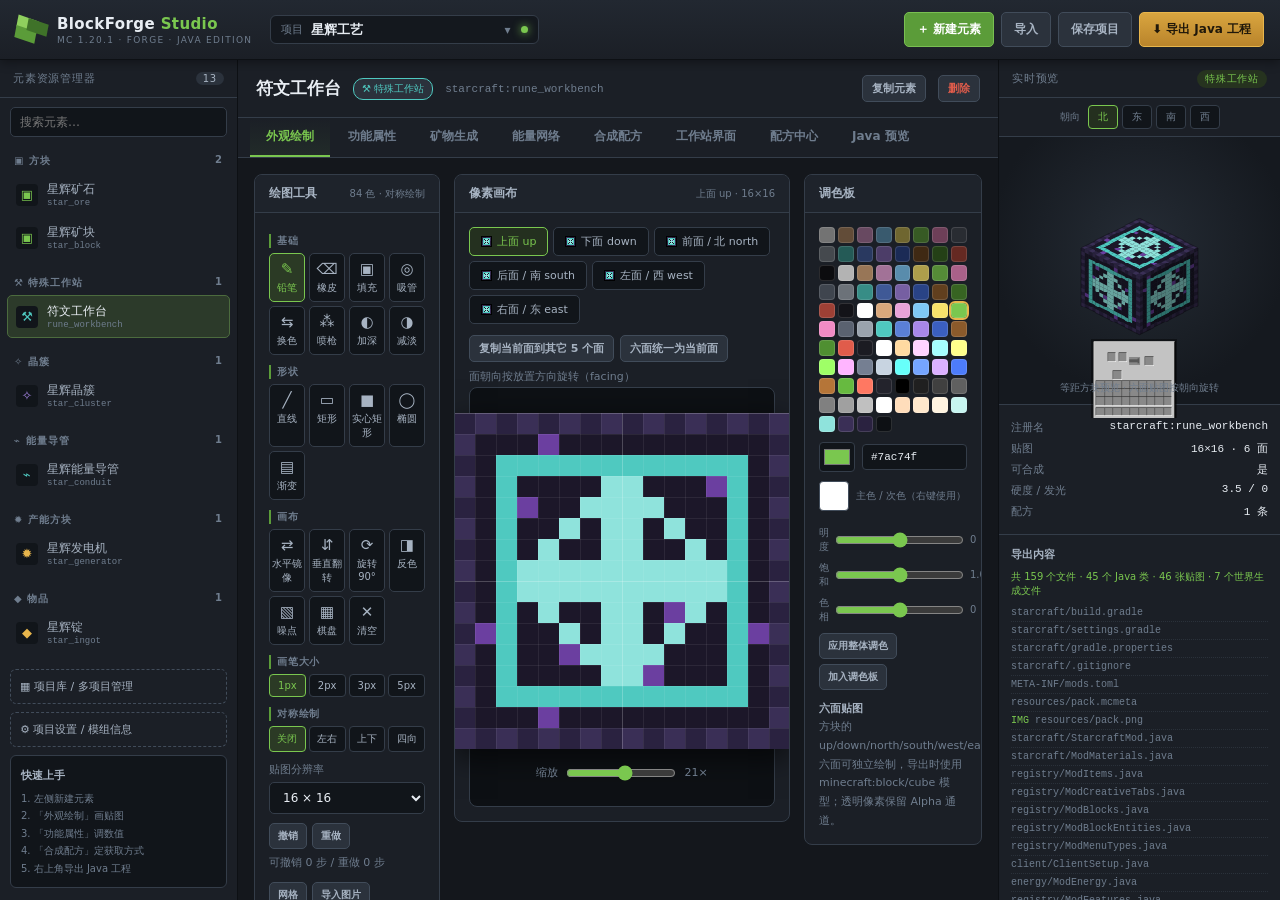
==== commit 1ec310e0: "Add files via upload" ====
--- a/index.html
+++ b/index.html
@@ -438,9 +438,12 @@
 BF.TYPE_ORDER = ['block','workstation','cluster','energy','generator','item','misc','tool','weapon','armor','mob'];
 BF.TEX_LABEL = {
   main:'物品图标', top:'上面 up', bottom:'下面 down', front:'前面 / 北 north',
-  back:'后面 / 南 south', left:'左面 / 西 west', right:'右面 / 东 east'
-};
-BF.FACE_FILE = { top:'top', bottom:'bottom', front:'north', back:'south', left:'west', right:'east' };
+  back:'后面 / 南 south', left:'左面 / 西 west', right:'右面 / 东 east',
+  skin:'生物皮肤（与模型 UV 严格对应）', egg:'刷怪蛋贴图'
+};
+/* minecraft:block/cube 的纹理变量是 up/down/north/south/west/east。
+   早期写成 top/bottom 会让上下面拿不到贴图 —— 游戏里表现为顶底面紫黑。 */
+BF.FACE_FILE = { top:'up', bottom:'down', front:'north', back:'south', left:'west', right:'east' };
 
 /* 16 dye base colours x 4 shades + grey ramp = 72 colours */
 BF.PALETTE = (function () {
@@ -847,42 +850,100 @@
   }
   return { parts: parts, animJson: anim, count: parts.length };
 };
-
+/* Blockbench 动画 JSON -> 编辑器关键帧。生成器会把这些帧烘焙进 Java 的 setupAnim，
+   因为原版 EntityModel 根本不读取 .animation.json（之前只存不转换 = 动画永远无效）。 */
+BF.animationJsonToFrames = function (text) {
+  var obj;
+  try { obj = typeof text === 'string' ? JSON.parse(text) : text; } catch (err) { return []; }
+  if (!obj || typeof obj !== 'object') return [];
+  var anims = obj.animations || { main:obj }, out = [];
+  Object.keys(anims).forEach(function (an) {
+    var bones = (anims[an] || {}).bones || {};
+    Object.keys(bones).forEach(function (bone) {
+      var rot = (bones[bone] || {}).rotation, pts = [];
+      if (Array.isArray(rot)) {
+        rot.forEach(function (kf) {
+          if (Array.isArray(kf) && kf.length >= 2) pts.push([Number(kf[0]) || 0, kf[1]]);
+          else if (kf && typeof kf === 'object' && kf.time != null) pts.push([Number(kf.time) || 0, kf.value]);
+        });
+      } else if (rot && typeof rot === 'object') {
+        Object.keys(rot).forEach(function (t) { pts.push([Number(t) || 0, rot[t]]); });
+      }
+      pts.forEach(function (p) {
+        var v = Array.isArray(p[1]) ? p[1] : (p[1] && p[1].value) || [0,0,0];
+        out.push({
+          part: String(bone || 'part').toLowerCase().replace(/[^a-z0-9_]/g,'_').replace(/^_+|_+$/g,'') || 'part',
+          t: Math.round((Number(p[0]) || 0) * 1000) / 1000,
+          rx: Math.round((Number(v[0]) || 0) * 100) / 100,
+          ry: Math.round((Number(v[1]) || 0) * 100) / 100,
+          rz: Math.round((Number(v[2]) || 0) * 100) / 100
+        });
+      });
+    });
+  });
+  out.sort(function (a, b) {
+    return a.part === b.part ? a.t - b.t : (a.part < b.part ? -1 : 1); });
+  return out;
+};
+
+/* ---------- mob UV: 与原版 Cube 的 box-UV 展开严格一致 ----------
+   每个盒子占 2*(w+d) × (h+d) 像素。贴图尺寸按部件总量自动取 64/128/256，
+   保证所有 texOffs 都落在贴图内 —— 越界正是「生物紫黑乱码块」的根因。 */
+BF.mobTextureSize = function (parts) {
+  for (var size = 64; size <= 256; size *= 2) {
+    var u = 0, v = 0, rowH = 0, ok = true;
+    (parts || []).forEach(function (p) {
+      var w = Math.max(1, Math.round(p.size[0])), h = Math.max(1, Math.round(p.size[1])),
+          d = Math.max(1, Math.round(p.size[2]));
+      var bw = 2*(w+d), bh = h+d;
+      if (u > 0 && u + bw > size) { u = 0; v += rowH; rowH = 0; }
+      if (u + bw > size || v + bh > size) ok = false;
+      u += bw; rowH = Math.max(rowH, bh);
+    });
+    if (ok) return { w:size, h:size };
+  }
+  return { w:256, h:256 };
+};
 BF.mobUVLayout = function (parts, texW) {
-  texW = texW || 64;
+  var W = texW || BF.mobTextureSize(parts).w;
   var u = 0, v = 0, rowH = 0, out = [];
   (parts || []).forEach(function (p) {
-    var w = p.size[0], h = p.size[1], d = p.size[2];
-    var bw = 2*(d+w), bh = d+h;
-    if (u > 0 && u + bw > texW) { u = 0; v += rowH; rowH = 0; }
+    var w = Math.max(1, Math.round(p.size[0])), h = Math.max(1, Math.round(p.size[1])),
+        d = Math.max(1, Math.round(p.size[2]));
+    var bw = 2*(w+d), bh = h+d;
+    if (u > 0 && u + bw > W) { u = 0; v += rowH; rowH = 0; }
     out.push({ name:p.name, u:u, v:v, w:w, h:h, d:d,
       color:p.color || '#cccccc', pivot:p.pivot, offset:p.offset });
-    u += bw;
-    if (bh > rowH) rowH = bh;
-  });
+    u += bw; rowH = Math.max(rowH, bh);
+  });
+  out.texW = W; out.texH = Math.max(W, v + rowH);
   return out;
 };
 BF.mobSkinTexture = function (parts, texW, texH) {
-  texW = texW || 64; texH = texH || 64;
-  var layout = BF.mobUVLayout(parts, texW);
-  var data = new Array(texW*texH).fill(null);
-  function face(x,y,w,h,color,fade) {
+  var sz = BF.mobTextureSize(parts);
+  var W = texW || sz.w, H = texH || sz.h;
+  var layout = BF.mobUVLayout(parts, W);
+  var data = new Array(W*H).fill(null);
+  function box(x, y, w, h, color, fade) {
     for (var j=0;j<h;j++) for (var i=0;i<w;i++) {
       var px=x+i, py=y+j;
-      if (px<0||py<0||px>=texW||py>=texH) continue;
-      data[py*texW+px] = BF.shade(color, fade);
+      if (px<0||py<0||px>=W||py>=H) continue;
+      data[py*W+px] = BF.shade(color, fade);
     }
   }
   layout.forEach(function (L) {
-    var c = L.color;
-    face(L.u, L.v, L.w, L.d, c, 1.0);
-    face(L.u+L.d, L.v, L.w, L.d, c, 0.78);
-    face(L.u+L.d+L.w, L.v, L.d, L.h, c, 0.88);
-    face(L.u+L.d+L.w+L.d, L.v, L.w, L.h, c, 1.0);
-    face(L.u+2*L.d+2*L.w, L.v, L.d, L.h, c, 0.85);
-    face(L.u+2*L.d+2*L.w+L.d, L.v, L.w, L.h, c, 0.7);
-  });
-  return { w:texW, h:texH, data:data };
+    var c = L.color, u = L.u, v = L.v, w = L.w, h = L.h, d = L.d;
+    /* 先给整个 UV 矩形铺底色：无论原版各面如何取样，都不会出现未着色的紫黑像素 */
+    box(u, v, 2*(w+d), h+d, c, 0.88);
+    /* 再按原版 box UV 分区加明暗，方便在 UV 预览里辨认朝向 */
+    box(u,           v+d, d, h, c, 0.74);
+    box(u+d,         v,   w, d, c, 1.12);
+    box(u+d,         v+d, w, h, c, 1.0);
+    box(u+d+w,       v,   w, d, c, 0.78);
+    box(u+d+w,       v+d, d, h, c, 0.82);
+    box(u+2*d+w,     v+d, w, h, c, 0.92);
+  });
+  return { w:W, h:H, data:data };
 };
 BF.mobEggTexture = function (bg, spot) {
   return BF.tex(function (x,y) {
@@ -1000,7 +1061,8 @@
     id: BF.uid(), type: type, name: BF.TYPES[type].label, reg: type + '_' + Math.random().toString(36).slice(2,6),
     desc:'', tab:'materials', stack:stackDefault(type), rarity:'common', glow:false, fireResistant:false,
     craftable:true, showInCreative:true, itemModel:'auto',
-    textures: BF.defaultTextures(type), recipes:[], stationRecipes:[],
+    textures: BF.defaultTextures(type), recipes:[],
+    stationRecipes: type === 'workstation' ? BF.defaultStationRecipes() : [],
     hardness:1.5, resistance:6, light:0, sound:'STONE', tool:'none', harvestLevel:0,
     dropSelf:true, flammable:false, gravity:false, noCollision:false, mapColor:'#7ac74f',
     ore: BF.defaultOre(),
@@ -1077,6 +1139,14 @@
   if (!p.meta.pkg) p.meta.pkg = 'com.' + BF.slug(p.meta.modid);
   if (!p.meta.version) p.meta.version = '1.0.0';
   p.elements = p.elements.filter(Boolean).map(BF.normalizeElement);
+  /* 旧项目只把 Blockbench 动画存成 JSON 文本、从未转成关键帧（动画永远无效）。
+     加载时自动迁移，保证已有项目重新导出后动画就能生效。 */
+  p.elements.forEach(function (e) {
+    if (e.type === 'mob' && !(e.mobFrames || []).length && (e.mobAnimRaw || '').trim()) {
+      var migrated = BF.animationJsonToFrames(e.mobAnimRaw);
+      if (migrated.length) e.mobFrames = migrated;
+    }
+  });
   if (!p.view) p.view = 'element';
   if (!p.tab) p.tab = 'paint';
   if (!p.paintColor) p.paintColor = '#7ac74f';
@@ -1085,6 +1155,16 @@
     p.selected = p.elements.length ? p.elements[0].id : null;
   }
   return BF.normalizeBrand(p);
+};
+/* 新建工作站默认带两条可用配方，避免打开界面后「什么都不能合成」。
+   产物先用原版物品（不依赖项目里是否有其它元素），用户可在「工作站界面」标签页改成自己的物品。 */
+BF.defaultStationRecipes = function () {
+  return [
+    { id:BF.uid(), a:'minecraft:iron_ingot', ca:2, b:'minecraft:redstone', cb:1,
+      out:'minecraft:diamond', count:1 },
+    { id:BF.uid(), a:'minecraft:cobblestone', ca:4, b:null, cb:1,
+      out:'minecraft:iron_ingot', count:1 }
+  ];
 };
 /* create a sensible default crafting recipe for any element type */
 BF.defaultRecipeFor = function (e, materialRef) {
@@ -3603,9 +3683,11 @@
 function mobModelClass(e, c) {
   var cls = e._cls + 'Model', entCls = e._cls + 'Entity';
   var parts = e.mobParts || [];
-  var layout = BF.mobUVLayout(parts, 64);
+  var texSize = BF.mobTextureSize(parts);
+  var layout = BF.mobUVLayout(parts, texSize.w);
   var mc = e.mobCfg || {};
   var anim = mc.anim || {};
+  function ff(v) { return (Math.round((Number(v) || 0) * 10000) / 10000).toFixed(4) + 'f'; }
   var s = 'package ' + c.pkg + '.entity.model;\n\n' + c.IMPORTS + '\n';
   s += 'import net.minecraft.client.model.EntityModel;\n';
   s += 'import net.minecraft.client.model.geom.*;\n';
@@ -3625,15 +3707,20 @@
   s += '    public static LayerDefinition createLayer() {\n' +
     '        MeshDefinition mesh = new MeshDefinition();\n' +
     '        PartDefinition root = mesh.getRoot();\n';
+  /* 编辑器 / Blockbench 用「y 向上、脚底为 0」；原版 EntityModel 用「y 向下、地面为 24」。
+     统一转换：pivotY -> 24 - y；盒子 y 偏移 -> -(offsetY + height)。
+     不转换会让整个模型翻到地下，游戏里表现为乱码色块 / 看不见实体。 */
   parts.forEach(function (p, i) {
     var L = layout[i] || { u:0, v:0 };
+    var boxY = -(Number(p.offset[1]) + Number(p.size[1]));
     s += '        root.addOrReplaceChild(' + jstr(p.name) + ', CubeListBuilder.create()\n' +
       '            .texOffs(' + num(L.u,0) + ', ' + num(L.v,0) + ')\n' +
-      '            .addBox(' + fv(p.offset[0]) + ', ' + fv(p.offset[1]) + ', ' + fv(p.offset[2]) + ', ' +
+      '            .addBox(' + fv(p.offset[0]) + ', ' + fv(boxY) + ', ' + fv(p.offset[2]) + ', ' +
         num(p.size[0]) + ', ' + num(p.size[1]) + ', ' + num(p.size[2]) + '),\n' +
-      '            PartPose.offset(' + fv(p.pivot[0]) + ', ' + fv(p.pivot[1]) + ', ' + fv(p.pivot[2]) + '));\n';
-  });
-  s += '        return LayerDefinition.create(mesh, 64, 64);\n    }\n\n';
+      '            PartPose.offset(' + fv(p.pivot[0]) + ', ' + fv(24 - Number(p.pivot[1])) + ', ' +
+        fv(p.pivot[2]) + '));\n';
+  });
+  s += '        return LayerDefinition.create(mesh, ' + texSize.w + ', ' + texSize.h + ');\n    }\n\n';
   s += '    @Override\n    public void setupAnim(' + entCls + ' entity, float limbSwing, float limbSwingAmount,\n' +
     '            float ageInTicks, float netHeadYaw, float headPitch) {\n';
   var head = parts.filter(function (p) { return /head/i.test(p.name); })[0];
@@ -3645,14 +3732,51 @@
   if (anim.walk !== false && legs.length) {
     legs.forEach(function (p, i) {
       var phase = i % 2 ? ' + (float)Math.PI' : '';
-      s += '        this.' + p.name + '.x = (float)Math.cos(limbSwing * 0.6662F' + phase + ') * 1.4F * limbSwingAmount;\n';
+      s += '        this.' + p.name + '.xRot = (float)Math.cos(limbSwing * 0.6662F' + phase + ') * 1.4F * limbSwingAmount;\n';
     });
   }
   var body = parts.filter(function (p) { return /body/i.test(p.name); })[0];
   if (anim.idle !== false && body) {
     s += '        this.' + body.name + '.y = (float)Math.sin(ageInTicks * 0.05F) * 0.05F;\n';
   }
-  s += '    }\n\n';
+  /* 关键帧动画烘焙进 setupAnim。原版 EntityModel 不会读取
+     assets/<modid>/animations/*.json，之前导出那个文件属于无效产物（动画异常的根因）。 */
+  var frames = (e.mobFrames || []).filter(function (f) {
+    return f && f.part && parts.some(function (p) { return p.name === f.part; });
+  });
+  if (frames.length) {
+    var maxT = Math.max(1, frames.reduce(function (m, f) {
+      return Math.max(m, Number(f.t) || 0); }, 0));
+    var byPart = {};
+    frames.forEach(function (f) { (byPart[f.part] = byPart[f.part] || []).push(f); });
+    s += '        float kfT = (ageInTicks / 20.0f) % ' + ff(maxT) + ';\n';
+    Object.keys(byPart).forEach(function (name) {
+      var fs = byPart[name].slice().sort(function (a, b) {
+        return (Number(a.t) || 0) - (Number(b.t) || 0); });
+      var times = fs.map(function (f) { return ff(Number(f.t) || 0); }).join(', ');
+      ['x','y','z'].forEach(function (axis) {
+        var vals = fs.map(function (f) { return (Number(f['r' + axis]) || 0) * Math.PI / 180; });
+        if (!vals.some(function (v) { return Math.abs(v) > 0.00001; })) return;
+        s += '        this.' + name + '.' + axis + 'Rot = keyed(kfT, new float[]{' + times +
+          '}, new float[]{' + vals.map(ff).join(', ') + '});\n';
+      });
+    });
+    s += '    }\n\n';
+    s += '    private static float keyed(float t, float[] times, float[] values) {\n' +
+      '        if (times.length == 0) return 0.0f;\n' +
+      '        if (t <= times[0]) return values[0];\n' +
+      '        for (int i = 1; i < times.length; i++) {\n' +
+      '            if (t <= times[i]) {\n' +
+      '                float span = times[i] - times[i - 1];\n' +
+      '                float k = span > 0.0f ? (t - times[i - 1]) / span : 0.0f;\n' +
+      '                return values[i - 1] + (values[i] - values[i - 1]) * k;\n' +
+      '            }\n' +
+      '        }\n' +
+      '        return values[values.length - 1];\n' +
+      '    }\n\n';
+  } else {
+    s += '    }\n\n';
+  }
   s += '    @Override\n';
   s += '    public void renderToBuffer(PoseStack poseStack, VertexConsumer buffer, int packedLight,\n';
   s += '            int packedOverlay, float red, float green, float blue, float alpha) {\n';
@@ -3676,18 +3800,15 @@
   return s;
 }
 function mobSpawnEggClass(e, c) {
-  var cls = e._cls + 'SpawnEgg', mc = e.mobCfg || {};
-  var bg = (BF.hex2rgb(mc.eggColor || '#3a3a4a'));
-  var spot = (BF.hex2rgb(mc.eggSpot || '#8fe3dc'));
-  var bgHex = (bg[0]<<16)|(bg[1]<<8)|bg[2];
-  var spotHex = (spot[0]<<16)|(spot[1]<<8)|spot[2];
+  var cls = e._cls + 'SpawnEgg';
   var s = 'package ' + c.pkg + '.item;\n\n' + c.IMPORTS + '\n';
   s += 'import net.minecraftforge.common.ForgeSpawnEggItem;\n';
   s += 'import ' + c.pkg + '.registry.ModEntities;\n\n';
+  s += '/* 蛋壳颜色由制作器绘制的 PNG 决定，因此这里把动态染色设为白色，\n' +
+    '   否则 ItemColors 会把用户画好的图案整体染成单色。 */\n';
   s += 'public class ' + cls + ' extends ForgeSpawnEggItem {\n\n';
   s += '    public ' + cls + '(Properties p) {\n' +
-    '        super(ModEntities.' + e._up + ', 0x' + ('000000' + bgHex.toString(16)).slice(-6) + ', 0x' +
-      ('000000' + spotHex.toString(16)).slice(-6) + ', p);\n    }\n}\n';
+    '        super(ModEntities.' + e._up + ', 0xFFFFFF, 0xFFFFFF, p);\n    }\n}\n';
   return s;
 }
 function entitiesRegistryClass(c) {
@@ -3711,6 +3832,26 @@
       '            .build(' + jstr(e._reg) + '));\n\n';
   });
   s += '    private ModEntities() {}\n}\n';
+  return s;
+}
+/* Forge 1.20.1：实体必须显式注册 AttributeSupplier，否则生成时属性表为 null，
+   直接崩溃 —— 表现就是「刷怪蛋点了没反应 / 没有实体」。这是 MOD 总线事件。 */
+function entityAttributesClass(c) {
+  var mobs = c.els.filter(function (e) { return e.type === 'mob'; });
+  var s = 'package ' + c.pkg + '.registry;\n\n' + c.IMPORTS + '\n';
+  s += 'import net.minecraftforge.event.entity.EntityAttributeCreationEvent;\n';
+  s += 'import net.minecraftforge.eventbus.api.SubscribeEvent;\n';
+  s += 'import net.minecraftforge.fml.common.Mod;\n';
+  mobs.forEach(function (e) { s += 'import ' + c.pkg + '.entity.' + e._cls + 'Entity;\n'; });
+  s += 'import ' + c.pkg + '.' + c.mainCls + ';\n\n';
+  s += '@Mod.EventBusSubscriber(modid = ' + c.mainCls + '.MODID, bus = Mod.EventBusSubscriber.Bus.MOD)\n';
+  s += 'public final class ModEntityAttributes {\n';
+  s += '    @SubscribeEvent\n';
+  s += '    public static void onCreate(EntityAttributeCreationEvent event) {\n';
+  mobs.forEach(function (e) {
+    s += '        event.put(ModEntities.' + e._up + '.get(), ' + e._cls + 'Entity.createMobAttributes().build());\n';
+  });
+  s += '    }\n\n    private ModEntityAttributes() {}\n}\n';
   return s;
 }
 function mobAnimationJson(e) {
@@ -3847,7 +3988,8 @@
   s += '    private static final VoxelShape EAST_SHAPE = Block.box(0, 4, 4, 14, 12, 12);\n\n';
   s += '    public ' + cls + '() {\n        super(BlockBehaviour.Properties.of()\n' +
     '            .sound(SoundType.AMETHYST).strength(' + fv(e.hardness) + ', ' + fv(e.resistance) + ')\n' +
-    '            .lightLevel(state -> ' + num(cfg.light != null ? cfg.light : e.light,5) + ').noCollission());\n' +
+    '            .lightLevel(state -> ' + num(cfg.light != null ? cfg.light : e.light,5) +
+      ').noOcclusion().noCollission());\n' +
     '        this.registerDefaultState(this.stateDefinition.any().setValue(FACING, Direction.UP));\n    }\n\n';
   s += '    @Override protected void createBlockStateDefinition(StateDefinition.Builder<Block, BlockState> builder) {\n' +
     '        builder.add(FACING);\n    }\n\n';
@@ -4844,14 +4986,17 @@
 '',
 '## 生物（刷怪蛋形式）',
 '',
-'- 生物以**刷怪蛋**注册：物品 ID 为 `<注册名>_spawn_egg`，使用 `ForgeSpawnEggItem`，蛋贴图可自行绘制。',
-'- `registry/ModEntities.java` 注册 `EntityType`；`entity/*Entity.java` 实现属性、AI 目标、攻击方式、',
-'  技能、掉落、经验与交易；`entity/model/*Model.java` 是由部件表生成的 `ModelPart` 树；',
-'  `client/*Renderer.java` 负责渲染器，并在 `ClientSetup` 中注册模型层与渲染器。',
-'- 建模：每个部件是「枢轴 + 偏移 + 尺寸」的长方体，贴图按原版 box UV 规则排布',
-'  （编辑器按同一规则自动生成 64×64 皮肤，保证与 `texOffs` 一致）。',
-'- 动画：`setupAnim` 内置行走摆动与呼吸；关键帧动画另存为',
-'  `assets/<modid>/animations/<注册名>.animation.json`（1.20.1 客户端格式）。',
+'- 生物以**刷怪蛋**注册：物品 ID 为 `<注册名>_spawn_egg`，使用 `ForgeSpawnEggItem`，',
+'  蛋壳图案在制作器「外观绘制 → 刷怪蛋贴图」里绘制（动态染色设为白色，图案原样显示）。',
+'- `registry/ModEntities.java` 注册 `EntityType`；`registry/ModEntityAttributes.java` 在',
+'  `EntityAttributeCreationEvent` 中注册属性表（**缺它实体无法生成**）；',
+'  `entity/*Entity.java` 实现 AI、攻击、技能、掉落、经验与交易；',
+'  `entity/model/*Model.java` 是由部件表生成的 `ModelPart` 树；`client/*Renderer.java` 负责渲染。',
+'- 建模：部件坐标用 Blockbench 约定（y 向上、脚底 0），导出时自动转换为原版 EntityModel',
+'  坐标（y 向下、地面 24）。贴图尺寸随部件数量自动取 64/128/256，`texOffs` 与皮肤严格对齐，',
+'  不会出现取样越界的紫黑块。',
+'- 动画：行走摆动、呼吸与头部转向写在 `setupAnim`；编辑器关键帧会**烘焙成 Java 插值代码**',
+'  即时生效（原版 EntityModel 不读取动画 JSON，工程内不再输出无效的 animations 文件）。',
 '- 血条形式：普通血条 / 顶部 Boss 血条（原版 `ServerBossEvent` + `startSeenByPlayer`）/',
 '  始终显示名称与血量。',
 '- 交易：友好生物覆写 `getOffers()` 返回 `MerchantOffers`，不依赖版本相关的交易签名。',
@@ -4958,6 +5103,7 @@
   var mobs = c.els.filter(function (e) { return e.type === 'mob'; });
   if (mobs.length) {
     add(J + 'registry/ModEntities.java', entitiesRegistryClass(c));
+    add(J + 'registry/ModEntityAttributes.java', entityAttributesClass(c));
     mobs.forEach(function (e) {
       add(J + 'entity/' + e._cls + 'Entity.java', mobEntityClass(e,c));
       add(J + 'entity/model/' + e._cls + 'Model.java', mobModelClass(e,c));
@@ -5019,15 +5165,18 @@
       });
     } else if (e.type === 'mob') {
       var mcfg = e.mobCfg || {};
-      addImg(A + 'textures/entity/' + e._reg + '.png',
-        e.textures.skin || BF.mobSkinTexture(e.mobParts || []));
+      var need = BF.mobTextureSize(e.mobParts || []);
+      var skin = e.textures.skin;
+      /* 旧项目保存的 64×64 皮肤与新 UV 布局尺寸不符时自动重建，
+         否则 texOffs 会取样到贴图之外 —— 游戏里就是紫黑乱码块。 */
+      if (!skin || skin.w !== need.w || skin.h !== need.h) skin = BF.mobSkinTexture(e.mobParts || []);
+      addImg(A + 'textures/entity/' + e._reg + '.png', skin);
       addImg(A + 'textures/item/' + e._reg + '_spawn_egg.png',
         e.textures.egg || BF.mobEggTexture(mcfg.eggColor || '#3a3a4a', mcfg.eggSpot || '#8fe3dc'));
       add(A + 'models/item/' + e._reg + '_spawn_egg.json', JSON.stringify({
         parent:'minecraft:item/generated',
         textures:{ layer0:c.modid + ':item/' + e._reg + '_spawn_egg' } }, null, 2) + '\n');
-      var animJson = mobAnimationJson(e);
-      if (animJson) add(A + 'animations/' + e._reg + '.animation.json', animJson);
+      /* 关键帧已烘焙进 Java 的 setupAnim；原版 EntityModel 不读取 animations/*.json，不再输出无效文件 */
     } else {
       /* vanilla swords/tools use item/handheld: correct first/third-person grip transforms */
       var im = e.itemModel || 'auto';
@@ -5039,7 +5188,9 @@
       if (e.type === 'cluster') {
         var cm = c.modid + ':block/' + e._reg;
         add(A + 'models/block/' + e._reg + '.json', JSON.stringify({
-          parent:'minecraft:block/cross', textures:{ cross:cm } }, null, 2) + '\n');
+          parent:'minecraft:block/cross',
+          render_type:'minecraft:cutout',
+          textures:{ cross:cm } }, null, 2) + '\n');
         add(A + 'blockstates/' + e._reg + '.json', JSON.stringify({ variants:{
           'facing=up':{model:cm}, 'facing=down':{model:cm,x:180},
           'facing=north':{model:cm,x:90}, 'facing=south':{model:cm,x:90,y:180},
@@ -5145,6 +5296,18 @@
     }
     if (e.craftable !== false && !(e.recipes || []).length) {
       warnings.push('「' + (e.name || e._reg) + '」没有添加合成配方，导出时已自动补一条默认配方（可在配方中心修改）');
+    }
+    if (e.type === 'mob') {
+      if ((e.mobModelRaw || '').trim()) {
+        warnings.push('「' + (e.name || e._reg) + '」粘贴了 Blockbench Java 模型代码，' +
+          '但生成的工程不会编译外部 Java 源码；请改用「导入 .bbmodel」把几何转成部件表');
+      }
+      var need = BF.mobTextureSize(e.mobParts || []);
+      var sk = e.textures.skin;
+      if (sk && (sk.w !== need.w || sk.h !== need.h)) {
+        warnings.push('「' + (e.name || e._reg) + '」的皮肤是 ' + sk.w + '×' + sk.h +
+          '，与模型 UV 需要的 ' + need.w + '×' + need.h + ' 不符，导出时已按部件自动重建皮肤');
+      }
     }
   });
 
@@ -5692,7 +5855,9 @@
   if (e.type === 'workstation') {
     html += '<div class="card"><h3>工作站处理配方 <span class="sub">硬编码进 BlockEntity，运行时按输入槽自动处理</span></h3><div class="inner">';
     var srs = e.stationRecipes || [];
-    if (!srs.length) html += '<div class="hint">暂无处理配方，点击下方添加。</div>';
+    if (!srs.length) html += '<div class="warn">暂无处理配方，点下方「添加配方」新建一条即可在工作台界面内使用。</div>' +
+      '<div class="hint">这些是自定义工作台专用配方，写在 BlockEntity 里，' +
+      '不会出现在原版合成书 / 普通工作台中；新建的工作站默认已带两条示例配方。</div>';
     srs.forEach(function (sr, i) {
       html += '<div class="station-recipe"><span class="lbl">#' + (i+1) + '</span>' +
         '<button class="ref-btn" data-act="station-ref" data-i="' + i + '" data-k="a">' + esc(BF.refLabel(sr.a)) + '</button>' +
@@ -5876,7 +6041,7 @@
     '<div class="mini-row" style="margin-top:8px">' + (frames.length ? frames.map(function (f,i) {
       return '<span class="recipe-chip active" data-act="mob-kf-del" data-i="' + i + '">' + esc(f.part) +
         ' @' + f.t + 's (' + f.rx + '/' + f.ry + '/' + f.rz + ') <span class="x">×</span></span>';
-    }).join('') : '<span class="hint">还没有关键帧；添加后会导出为 animations/' + esc(BF.slug(e.reg)) + '.animation.json</span>') + '</div>';
+    }).join('') : '<span class="hint">还没有关键帧；添加后会烘焙进 Java 模型的 setupAnim（游戏内即时生效）</span>') + '</div>';
 }
 function mobPanel(e) {
   var parts = e.mobParts || [];
@@ -5902,13 +6067,44 @@
         '<div class="gui-stage"><canvas id="mob-uv" width="340" height="340"></canvas></div>' +
       '</div>' +
     '</div>' +
-    '<div class="api-note"><b>建模与贴图规则</b><br>' +
-    '· 每个部件是一个长方体：<code>枢轴</code>是旋转中心，<code>偏移</code>是盒子相对枢轴的位置，<code>宽高深</code>是盒子尺寸。<br>' +
-    '· 贴图按 Minecraft 原版 box UV 规则排布（每个立方体占 2×(深+宽) 宽、(深+高) 高的区域），' +
-    '「按部件重新生成皮肤」会按当前部件尺寸与颜色重绘 64×64 皮肤，保证与导出的 texOffs 一致。<br>' +
-    '· 生成的 Java 使用 <code>ModelPart</code> 树、<code>MeshDefinition</code> 与 <code>LayerDefinition</code>，' +
-    '行走摆动 / 呼吸 / 攻击动画直接写在 <code>setupAnim</code> 里，关键帧动画另存为客户端动画 JSON。</div>' +
-    '</div></div>';
+    '<div class="api-note"><b>建模与贴图规则（原版标准链路）</b><br>' +
+    '· 部件坐标用 Blockbench 约定（y 向上、脚底为 0）；导出时自动转成原版 EntityModel 坐标（y 向下、地面 24）。<br>' +
+    '· 贴图按原版 box UV 排布，尺寸随部件数量自动取 64/128/256；「按部件重新生成皮肤」会按当前部件重绘，' +
+    '保证与导出的 <code>texOffs</code> 严格一致，不会取样越界变成紫黑块。<br>' +
+    '· 模型用 <code>ModelPart</code> / <code>MeshDefinition</code> / <code>LayerDefinition</code>；' +
+    '行走、呼吸动画与关键帧都烘焙在 <code>setupAnim</code> 里，游戏内即时生效。<br>' +
+    '· 属性由 <code>ModEntityAttributes</code> 注册，实体可正常生成；几何请用 <b>.bbmodel 导入</b>，' +
+    '不要粘贴 Java 模型源码（工程不会编译外部 Java）。</div>' +
+    '</div></div>' + eggPanel(e);
+}
+function eggPanel(e) {
+  var cfg = e.mobCfg || {};
+  return '<div class="card"><h3>刷怪蛋外观 <span class="sub">可绘制 · 可重新生成</span></h3><div class="inner">' +
+    '<div class="split" style="grid-template-columns:150px minmax(0,1fr);align-items:start">' +
+      '<div class="gui-stage"><canvas id="egg-thumb" width="128" height="128" ' +
+        'style="image-rendering:pixelated;width:128px;height:128px"></canvas></div>' +
+      '<div>' +
+        '<div class="hint" style="margin-bottom:10px">刷怪蛋图案在「外观绘制 → 刷怪蛋贴图」里自由绘制，' +
+        '导出为 <code>assets/&lt;modid&gt;/textures/item/&lt;注册名&gt;_spawn_egg.png</code>。' +
+        '生成工程把动态染色设为白色，你画的图案会原样显示，不会被染成单色。</div>' +
+        '<div class="btn-row">' +
+          '<button class="btn btn-sm btn-primary" data-act="egg-paint">绘制刷怪蛋贴图</button>' +
+          '<button class="btn btn-sm" data-act="egg-regen">按颜色重新生成</button>' +
+        '</div>' +
+        '<div class="form-grid" style="margin-top:10px">' +
+          cfgField('蛋壳底色','mobCfg','eggColor',cfg.eggColor || '#3a3a4a','color') +
+          cfgField('斑点颜色','mobCfg','eggSpot',cfg.eggSpot || '#8fe3dc','color') +
+        '</div>' +
+      '</div>' +
+    '</div></div></div>';
+}
+function drawEggThumb(e) {
+  var cv = $('#egg-thumb'); if (!cv || !e || !e.textures || !e.textures.egg) return;
+  var t = e.textures.egg, ctx = cv.getContext('2d');
+  ctx.clearRect(0, 0, cv.width, cv.height);
+  var tmp = BF.textureCanvas(t, t.w);
+  ctx.imageSmoothingEnabled = false;
+  ctx.drawImage(tmp, 0, 0, cv.width, cv.height);
 }
 function mobPropsPanel(e) {
   var c = e.mobCfg;
@@ -5974,22 +6170,24 @@
     '<div class="field"><label>导入文件（自动识别格式）</label>' +
       '<input type="file" id="mob-import-file" accept=".bbmodel,.java,.json" data-act="mob-import-file">' +
       '<div class="hint" style="margin-top:6px">支持三种文件：<br>' +
-      '· <code>.bbmodel</code> —— 解析其中的长方体部件到部件表（组级嵌套会拍平到根），含动画时一并导入；' +
+      '· <code>.bbmodel</code> —— 解析长方体部件到部件表（组级嵌套拍平到根），并把动画转成关键帧；' +
       '导入后 UV 布局会重排，建议点一次「按部件重新生成皮肤」<br>' +
-      '· <code>.java</code> —— Blockbench「Java Entity」导出的模型代码，原样写入工程（优先级最高）<br>' +
-      '· <code>.json</code> —— Blockbench 导出的动画文件，写入 assets 动画目录</div></div>' +
+      '· <code>.java</code> —— Blockbench「Java Entity」代码，<b>仅作参考、不会写入工程</b>；' +
+      '几何请改用 .bbmodel 导入<br>' +
+      '· <code>.json</code> —— Blockbench 动画文件，解析成关键帧后烘焙进 Java 模型</div></div>' +
     '<div class="split">' +
-      '<div class="field"><label>Blockbench 导出的 Java 模型代码（可选，将原样写入工程）</label>' +
+      '<div class="field"><label>Java 模型代码（仅参考，导出时不写入工程）</label>' +
         '<textarea data-mob-raw="model" rows="7">' + esc(e.mobModelRaw||'') + '</textarea></div>' +
-      '<div class="field"><label>Blockbench 导出的动画 JSON（可选，写入 assets 动画目录）</label>' +
+      '<div class="field"><label>动画 JSON（已解析为关键帧，此处仅留档）</label>' +
         '<textarea data-mob-raw="anim" rows="7">' + esc(e.mobAnimRaw||'') + '</textarea></div>' +
     '</div>' +
     '<div class="api-note"><b>生成内容</b><br>' +
     '· <code>entity/&lt;类名&gt;Entity.java</code>：AI 目标、攻击方式、技能、掉落、经验、交易、Boss 血条<br>' +
     '· <code>entity/model/&lt;类名&gt;Model.java</code>：由部件表生成的 ModelPart 树与 setupAnim 动画<br>' +
     '· <code>client/&lt;类名&gt;Renderer.java</code>：MobRenderer（注册模型层与渲染器）<br>' +
+    '· <code>registry/ModEntityAttributes.java</code>：在 EntityAttributeCreationEvent 注册属性（实体才能生成）<br>' +
     '· <code>item/&lt;类名&gt;SpawnEgg.java</code>：ForgeSpawnEggItem，蛋贴图可自行绘制<br>' +
-    '· <code>assets/&lt;modid&gt;/animations/&lt;注册名&gt;.animation.json</code>：关键帧动画（1.20.1 客户端格式）</div>' +
+    '· 关键帧动画：<b>烘焙进 Model.java 的 setupAnim</b>（原版不读取 .animation.json）</div>' +
     '</div></div>';
 }
 /* Grab the procedural example GUI (slot recesses + player inventory) as a 176x166 pixel buffer.
@@ -6383,6 +6581,7 @@
   if (tab === 'mob' && BF.cur()) {
     var c3 = $('#mob-3d'); if (c3) drawMob3D(c3.getContext('2d'), BF.cur());
     var c4 = $('#mob-uv'); if (c4) drawMobUv(c4.getContext('2d'), BF.cur());
+    drawEggThumb(BF.cur());
   }
   if (tab === 'code') renderCode();
   else BF.syncFields();
@@ -7035,8 +7234,8 @@
     }
     case 'station-add': {
       e.stationRecipes = e.stationRecipes || [];
-      e.stationRecipes.push({ id:BF.uid(), a:null, ca:1, b:null, cb:1,
-        out:'elem:'+BF.state.elements[0].id, count:1 });
+      e.stationRecipes.push({ id:BF.uid(), a:'minecraft:iron_ingot', ca:2, b:null, cb:1,
+        out: BF.state.elements[0] ? 'elem:'+BF.state.elements[0].id : 'minecraft:iron_block', count:1 });
       BF.rebuild(); BF.dirty(); break;
     }
     case 'station-del': e.stationRecipes.splice(+el.dataset.i,1); BF.rebuild(); BF.dirty(); break;
@@ -7177,7 +7376,14 @@
     case 'mob-parts-reset': e.mobParts = BF.defaultMobParts(); BF.rebuild(); BF.dirty(); break;
     case 'mob-skin-auto':
       e.textures.skin = BF.mobSkinTexture(e.mobParts || []);
-      BF.rebuild(); BF.dirty(); BF.toast('已按当前部件重新生成 64×64 皮肤贴图'); break;
+      BF.rebuild(); BF.dirty();
+      BF.toast('已按当前部件重新生成 ' + e.textures.skin.w + '×' + e.textures.skin.h + ' 皮肤贴图'); break;
+    case 'egg-paint':
+      BF.state.texKey = 'egg'; BF.state.tab = 'paint'; BF.rebuild(); break;
+    case 'egg-regen':
+      e.textures.egg = BF.mobEggTexture((e.mobCfg || {}).eggColor || '#3a3a4a',
+        (e.mobCfg || {}).eggSpot || '#8fe3dc');
+      BF.rebuild(); BF.dirty(); BF.toast('已按蛋壳颜色重新生成刷怪蛋贴图'); break;
     case 'mob-kf-add': {
       var kfPart = ($('#kf-part')||{}).value, kfT = Number(($('#kf-time')||{}).value)||0;
       var kfRx = Number(($('#kf-rx')||{}).value)||0, kfRy = Number(($('#kf-ry')||{}).value)||0;
@@ -7337,23 +7543,32 @@
           var parsed = BF.parseBBModel(text);
           if (!parsed.parts.length) throw new Error('模型里没有可导入的长方体部件');
           e.mobParts = parsed.parts;
-          if (parsed.animJson) e.mobAnimRaw = parsed.animJson;
+          var bbFrames = [];
+          if (parsed.animJson) {
+            e.mobAnimRaw = parsed.animJson;
+            bbFrames = BF.animationJsonToFrames(parsed.animJson);
+            if (bbFrames.length) e.mobFrames = bbFrames;
+          }
           e.mobModelRaw = '';
           e.textures.skin = BF.mobSkinTexture(e.mobParts);
           BF.rebuild(); BF.dirty();
           BF.toast('已从 .bbmodel 导入 ' + parsed.count + ' 个部件' +
-            (parsed.animJson ? ' 与动画（组级嵌套已拍平到根）' : '') +
-            '；UV 已重排，建议点「按部件重新生成皮肤」');
+            (bbFrames.length ? ' 与 ' + bbFrames.length + ' 个动画关键帧（将烘焙进 Java）' :
+              '（组级嵌套已拍平到根）') + '；UV 已重排，建议点「按部件重新生成皮肤」');
         } else if (lower.endsWith('.java')) {
           e.mobModelRaw = text;
           BF.rebuild(); BF.dirty();
-          BF.toast('已导入 Java 模型代码（导出时原样写入工程）');
+          BF.toast('已保存 Java 模型代码作参考；生成工程不会编译外部 Java，几何请改用 .bbmodel 导入', true);
         } else if (lower.endsWith('.json')) {
           var obj = JSON.parse(text);
           if (obj.animations) {
             e.mobAnimRaw = JSON.stringify(obj, null, 2);
+            var jf = BF.animationJsonToFrames(obj);
+            if (jf.length) e.mobFrames = jf;
             BF.rebuild(); BF.dirty();
-            BF.toast('已导入动画 JSON（' + Object.keys(obj.animations).length + ' 条动画）');
+            BF.toast(jf.length
+              ? '已导入 ' + jf.length + ' 个动画关键帧（将烘焙进 Java 的 setupAnim）'
+              : '已保存动画 JSON，但未解析出关键帧；请在「生物建模」里手动添加');
           } else if (obj.elements) {
             var parsed2 = BF.parseBBModel(text);
             if (!parsed2.parts.length) throw new Error('模型里没有可导入的长方体部件');
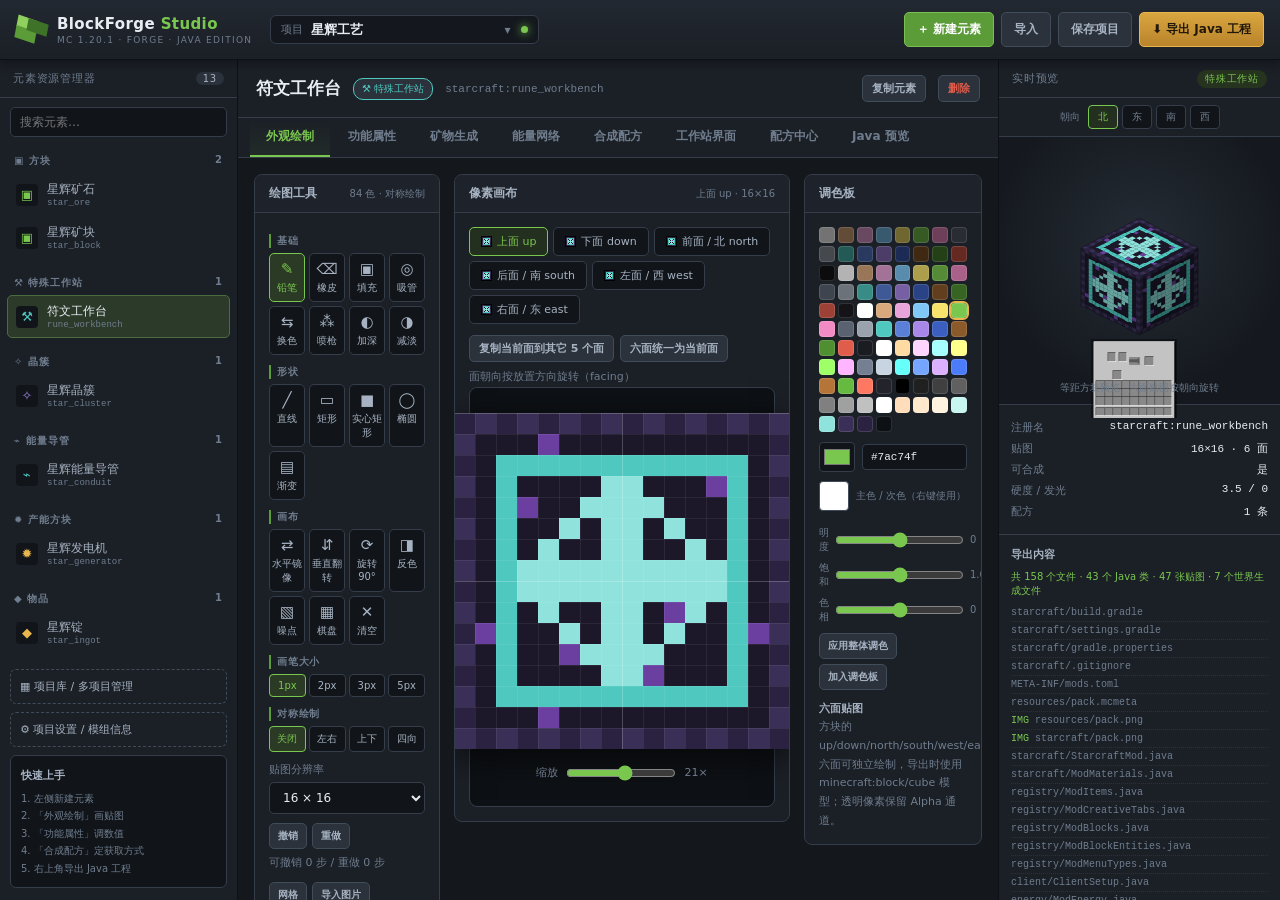
==== commit 03c2cf87: "Add files via upload" ====
--- a/index.html
+++ b/index.html
@@ -208,7 +208,8 @@
 
 /* ---- GUI designer ---- */
 .gui-layout{display:grid;grid-template-columns:minmax(0,1fr) 240px;gap:14px;align-items:start}
-.gui-stage{background:#0d1014;border:1px solid var(--line);border-radius:8px;padding:18px;overflow:auto;display:grid;place-items:center}
+.gui-stage{background:#0d1014;border:1px solid var(--line);border-radius:8px;padding:18px;overflow:hidden;display:grid;place-items:center}
+#mob-3d,#mob-uv{max-width:100%;height:auto;display:block}
 #gui-canvas{image-rendering:pixelated;cursor:default;box-shadow:0 8px 30px rgba(0,0,0,.6)}
 .gui-slot{position:absolute;width:36px;height:36px;border:2px solid var(--green);background:rgba(122,199,79,.16);border-radius:3px;cursor:move;display:grid;place-items:center;font-size:9px;color:#dfffd0;text-align:center;line-height:1.1}
 .gui-slot.output{border-color:var(--gold);background:rgba(232,182,76,.18);color:#ffe9b0}
@@ -432,14 +433,16 @@
   misc:       { label:'杂项物品', icon:'✦', color:'#f28b30', texKeys:['main'], desc:'药水、投掷物、护符等特殊物品' },
   tool:       { label:'工具',     icon:'⛏', color:'#5aa9e6', texKeys:['main'], desc:'镐 / 斧 / 锹 / 锄，完整 Tier 属性' },
   weapon:     { label:'武器',     icon:'⚔', color:'#e05c4b', texKeys:['main'], desc:'剑类近战武器与命中特效' },
-  armor:      { label:'装备',     icon:'♜', color:'#a887e8', texKeys:['main'], desc:'头盔 / 胸甲 / 护腿 / 靴子' },
+  armor:      { label:'装备',     icon:'♜', color:'#a887e8', texKeys:['main','armor1','armor2'], desc:'头盔 / 胸甲 / 护腿 / 靴子 · 物品图标 + 两层穿戴皮肤可绘' },
   mob:        { label:'生物',     icon:'☠', color:'#e05c4b', texKeys:['skin','egg'], desc:'以生物蛋形式创建：建模、动画、AI、掉落与交易' }
 };
 BF.TYPE_ORDER = ['block','workstation','cluster','energy','generator','item','misc','tool','weapon','armor','mob'];
 BF.TEX_LABEL = {
   main:'物品图标', top:'上面 up', bottom:'下面 down', front:'前面 / 北 north',
   back:'后面 / 南 south', left:'左面 / 西 west', right:'右面 / 东 east',
-  skin:'生物皮肤（与模型 UV 严格对应）', egg:'刷怪蛋贴图'
+  skin:'生物皮肤（与模型 UV 严格对应）', egg:'刷怪蛋贴图',
+  armor1:'穿戴皮肤 layer_1（头 / 身 / 靴 · 64×32）',
+  armor2:'穿戴皮肤 layer_2（护腿 · 64×32）'
 };
 /* minecraft:block/cube 的纹理变量是 up/down/north/south/west/east。
    早期写成 top/bottom 会让上下面拿不到贴图 —— 游戏里表现为顶底面紫黑。 */
@@ -796,14 +799,30 @@
 }
 /* ---------- mob (creature) helpers: parts, box UV layout, skin & egg textures ---------- */
 BF.defaultMobParts = function () {
+  /* 原版人形比例，y 向上、脚底 0。pivot 是旋转中心（肩/髋），
+     offset 是盒子相对 pivot 的位置，避免使用绝对坐标导致手臂错位。 */
   return [
-    { name:'head', pivot:[-4,26,0], offset:[0,-8,-4], size:[8,8,8], color:'#e8c39e' },
-    { name:'body', pivot:[-4,24,0], offset:[0,-18,-2], size:[8,12,4], color:'#4f7fd6' },
-    { name:'legFrontLeft', pivot:[-4,12,-2], offset:[0,-12,-2], size:[4,12,4], color:'#3a5f9c' },
-    { name:'legFrontRight', pivot:[0,12,-2], offset:[0,-12,-2], size:[4,12,4], color:'#3a5f9c' },
-    { name:'legBackLeft', pivot:[-4,12,2], offset:[0,-12,-2], size:[4,12,4], color:'#3a5f9c' },
-    { name:'legBackRight', pivot:[0,12,2], offset:[0,-12,-2], size:[4,12,4], color:'#3a5f9c' },
-    { name:'tail', pivot:[4,18,0], offset:[0,-4,-1], size:[4,8,2], color:'#4f7fd6' }
+    { name:'head',     pivot:[-4,24,0], offset:[0,0,-4],    size:[8,8,8],  color:'#e8c39e' },
+    { name:'body',     pivot:[-4,24,0], offset:[0,-12,-2],  size:[8,12,4], color:'#4f7fd6' },
+    { name:'armRight', pivot:[-8,22,0], offset:[0,-10,-2],  size:[4,12,4], color:'#5c8ce0' },
+    { name:'armLeft',  pivot:[4,22,0],  offset:[0,-10,-2],  size:[4,12,4], color:'#5c8ce0' },
+    { name:'legRight', pivot:[-4,12,0], offset:[0,-12,-2],  size:[4,12,4], color:'#3a5f9c' },
+    { name:'legLeft',  pivot:[0,12,0],  offset:[0,-12,-2],  size:[4,12,4], color:'#3a5f9c' }
+  ];
+};
+/* 新建生物自带一段柔和的待机动画，避免「生成出来完全不动」。
+   关键帧会烘焙进 Java 的 setupAnim，原版 EntityModel 直接生效。 */
+BF.defaultMobFrames = function () {
+  return [
+    { part:'armLeft',  t:0, rx:0, ry:0, rz:-4 },
+    { part:'armLeft',  t:1, rx:0, ry:0, rz:6 },
+    { part:'armLeft',  t:2, rx:0, ry:0, rz:-4 },
+    { part:'armRight', t:0, rx:0, ry:0, rz:4 },
+    { part:'armRight', t:1, rx:0, ry:0, rz:-6 },
+    { part:'armRight', t:2, rx:0, ry:0, rz:4 },
+    { part:'head',     t:0, rx:0, ry:-5, rz:0 },
+    { part:'head',     t:1, rx:0, ry:5, rz:0 },
+    { part:'head',     t:2, rx:0, ry:-5, rz:0 }
   ];
 };
 /* Minecraft box UV layout: each cube needs 2*(d+w) x (d+h) pixels */
@@ -1018,6 +1037,42 @@
     m.packIcon = BF.defaultPackIcon();
   return p;
 };
+/* 原版护甲 UV 模板（64×32）。之前把 16×16 物品图标拉伸半张图，
+   穿戴时贴图区域完全对不上，游戏里就是「皮肤层面乱码/花屏」。
+   这里按 vanilla diamond_layer_1/2 的区域生成：头盔、胸甲、手臂、靴子 / 护腿。 */
+/* 用显式构建避免每个像素重复计算 */
+BF.defaultArmorLayer = function (layer, base) {
+  var color = base || '#a887e8';
+  var data = new Array(64 * 32).fill(null);
+  function rect(x0, y0, w, h, shade) {
+    for (var y = y0; y < y0 + h; y++) for (var x = x0; x < x0 + w; x++) {
+      if (x < 0 || y < 0 || x >= 64 || y >= 32) continue;
+      var f = shade * (((x + y) % 11 === 0) ? 0.88 : 1);
+      data[y * 64 + x] = BF.shade(color, f);
+    }
+  }
+  /* 每个身体部位是一个标准 box UV 展开：上/下、四个侧面 */
+  function box(x0, y0, w, h) {
+    var t = 4, main = Math.max(4, h);
+    rect(x0 + w, y0, w, t, 1.0);                 // 顶面
+    rect(x0 + w * 2, y0, w, t, 0.66);           // 底面
+    rect(x0, y0 + t, w, main, 0.8);             // 右侧
+    rect(x0 + w, y0 + t, w, main, 1.0);         // 正面
+    rect(x0 + w * 2, y0 + t, w, main, 0.86);    // 左侧
+    rect(x0 + w * 3, y0 + t, w, main, 0.72);    // 背面
+  }
+  if (layer === 1) {
+    box(0, 0, 8, 8);        /* 头盔 0..32 × 0..12 */
+    box(16, 16, 8, 12);     /* 胸甲 16..48 × 16..32 */
+    rect(48, 20, 8, 12, 0.9); /* 手臂 */
+    box(0, 16, 4, 12);      /* 靴子 */
+  } else {
+    box(0, 16, 8, 12);      /* 左腿 */
+    box(16, 16, 8, 12);     /* 右腿与腰带 */
+    rect(32, 20, 8, 12, 0.9);
+  }
+  return { w:64, h:32, data:data };
+};
 BF.defaultTextures = function (type) {
   var t = {};
   if (type === 'block') {
@@ -1036,12 +1091,17 @@
     t.left=energyFaceTex(type,5); t.right=energyFaceTex(type,6);
   } else if (type === 'cluster') t.main = iconCluster();
   else if (type === 'mob') {
-    t.skin = BF.mobSkinTexture(BF.defaultMobParts());
+    var mp = BF.defaultMobParts(), sz = BF.mobTextureSize(mp);
+    t.skin = BF.mobSkinTexture(mp, sz.w, sz.h);
     t.egg = BF.mobEggTexture('#3a3a4a','#8fe3dc');
   }
   else if (type === 'tool') t.main = iconPick();
   else if (type === 'weapon') t.main = iconSword();
-  else if (type === 'armor') t.main = iconHelmet();
+  else if (type === 'armor') {
+    t.main = iconHelmet();
+    t.armor1 = BF.defaultArmorLayer(1, '#a887e8');
+    t.armor2 = BF.defaultArmorLayer(2, '#8e6fd0');
+  }
   else if (type === 'misc') t.main = iconCharm();
   else t.main = iconIngot();
   return t;
@@ -1081,7 +1141,7 @@
       eggColor:'#3a3a4a', eggSpot:'#8fe3dc', showName:true,
       anim:{ walk:true, idle:true, attack:true } },
     mobParts: BF.defaultMobParts(),
-    mobFrames: [],
+    mobFrames: BF.defaultMobFrames(),
     mobAnimRaw: '',
     mobModelRaw: '',
     /* hand-drawn GUI background (176 x 166), null = procedural */
@@ -1114,7 +1174,13 @@
   var keys = BF.texKeys(e);
   var legacySide = e.textures.side || null;
   keys.forEach(function (k) {
-    if (!e.textures[k]) e.textures[k] = BF.clone(legacySide || e.textures.top || e.textures.main || d.textures[k]);
+    if (!e.textures[k]) {
+      /* 尺寸不同的专用贴图（护甲 64×32 皮肤层）必须取默认值，
+         不能用 16×16 的 main 顶替，否则穿戴皮肤会被拉伸成花屏 */
+      var alt = legacySide || e.textures.top || e.textures.main;
+      var def = d.textures[k];
+      e.textures[k] = BF.clone(def && (!alt || alt.w !== def.w || alt.h !== def.h) ? def : (alt || def));
+    }
     if (!e.textures[k].data) e.textures[k] = BF.clone(d.textures[k]);
   });
   delete e.textures.side;
@@ -1138,15 +1204,15 @@
   if (!p.meta.modid) p.meta.modid = 'mymod';
   if (!p.meta.pkg) p.meta.pkg = 'com.' + BF.slug(p.meta.modid);
   if (!p.meta.version) p.meta.version = '1.0.0';
+  /* 旧项目只把 Blockbench 动画存成 JSON 文本、从未转成关键帧（动画永远无效）。
+     必须在 normalizeElement 补默认值之前迁移，否则默认关键帧会占住位置。 */
+  p.elements.filter(Boolean).forEach(function (e) {
+    if (e.type === 'mob' && !(e.mobFrames || []).length && (e.mobAnimRaw || '').trim()) {
+      var converted = BF.animationJsonToFrames(e.mobAnimRaw);
+      if (converted.length) e.mobFrames = converted;
+    }
+  });
   p.elements = p.elements.filter(Boolean).map(BF.normalizeElement);
-  /* 旧项目只把 Blockbench 动画存成 JSON 文本、从未转成关键帧（动画永远无效）。
-     加载时自动迁移，保证已有项目重新导出后动画就能生效。 */
-  p.elements.forEach(function (e) {
-    if (e.type === 'mob' && !(e.mobFrames || []).length && (e.mobAnimRaw || '').trim()) {
-      var migrated = BF.animationJsonToFrames(e.mobAnimRaw);
-      if (migrated.length) e.mobFrames = migrated;
-    }
-  });
   if (!p.view) p.view = 'element';
   if (!p.tab) p.tab = 'paint';
   if (!p.paintColor) p.paintColor = '#7ac74f';
@@ -2985,16 +3051,25 @@
   }
   return { w:W, h:H, data:d };
 };
-function armorLayerTex(e, layer) {
-  var W = 64, H = 32, d = new Array(W*H).fill(null);
-  var src = e.textures.main || { w:16,h:16,data:[] };
-  for (var y=0;y<H;y++) for (var x=0;x<W;x++) {
-    var sx = Math.floor((x % 32)/2), sy = Math.floor(y/2);
-    if (sx>=src.w || sy>=src.h) continue;
-    var c = src.data[sy*src.w+sx];
-    if (c && ((x < 32 && layer===1) || (x >= 32 && layer===2))) d[y*W+x] = c;
-  }
-  return { w:W, h:H, data:d };
+/* 护甲穿戴皮肤：原版 HumanoidArmorLayer 读取 64×32 的
+   <modid>:textures/models/armor/<材质名>_layer_1.png / _layer_2.png。
+   以前把 16×16 物品图标拉伸到半张图且无法绘制，穿戴后就是花屏；
+   现在直接使用编辑器里可绘的 armor1 / armor2 贴图。 */
+function armorLayerFor(e, layer) {
+  var key = layer === 1 ? 'armor1' : 'armor2';
+  var t = e.textures && e.textures[key];
+  if (t && t.w > 0 && t.h > 0 && Array.isArray(t.data) && t.data.length === t.w * t.h) {
+    if (t.w === 64 && t.h === 32) return t;
+    /* 用户改了画布尺寸也要保住他的绘制：最近邻缩放到 64×32 */
+    var d = new Array(64 * 32).fill(null);
+    for (var y = 0; y < 32; y++) for (var x = 0; x < 64; x++) {
+      var sx = Math.min(t.w - 1, Math.floor(x * t.w / 64));
+      var sy = Math.min(t.h - 1, Math.floor(y * t.h / 32));
+      d[y * 64 + x] = t.data[sy * t.w + sx];
+    }
+    return { w:64, h:32, data:d };
+  }
+  return BF.defaultArmorLayer(layer);
 }
 
 /* ---------- Java import blocks ---------- */
@@ -3148,13 +3223,18 @@
   }
   return ref;
 }
+/* 生物没有普通物品形态（游戏内只通过刷怪蛋出现）：
+   所有引用一律指向刷怪蛋，避免注册一个没有模型的隐形物品 */
+function itemFieldOf(e) {
+  return 'ModItems.' + e._up + (e.type === 'mob' ? '_SPAWN_EGG' : '') + '.get()';
+}
 function refItemOf(ref, c) {
   if (!ref) return 'ItemStack.EMPTY';
   if (ref.indexOf('elem:') === 0) {
     var e = c.byId[ref.slice(5)];
     if (!e) return 'ItemStack.EMPTY';
     /* every element owns a BlockItem in ModItems, even blocks */
-    return 'new ItemStack(ModItems.' + e._up + '.get())';
+    return 'new ItemStack(' + itemFieldOf(e) + ')';
   }
   return 'new ItemStack(Items.' + BF.upper(ref.replace('minecraft:','')) + ')';
 }
@@ -3163,7 +3243,7 @@
   if (ref.indexOf('elem:') === 0) {
     var e = c.byId[ref.slice(5)];
     if (!e) return null;
-    return 'Ingredient.of(ModItems.' + e._up + '.get())';
+    return 'Ingredient.of(' + itemFieldOf(e) + ')';
   }
   return 'Ingredient.of(Items.' + BF.upper(ref.replace('minecraft:','')) + ')';
 }
@@ -3187,7 +3267,7 @@
   if (!ref) return null;
   if (ref.indexOf('elem:') === 0) {
     var e = c.byId[ref.slice(5)];
-    return e ? 'ModItems.' + e._up + '.get()' : null;
+    return e ? itemFieldOf(e) : null;
   }
   return 'Items.' + BF.upper(ref.replace('minecraft:',''));
 }
@@ -3735,6 +3815,15 @@
       s += '        this.' + p.name + '.xRot = (float)Math.cos(limbSwing * 0.6662F' + phase + ') * 1.4F * limbSwingAmount;\n';
     });
   }
+  /* 手臂与同侧腿反相摆动：默认人形模型自带 armLeft / armRight。
+     之前只动腿，用户看到的是「没有动画」。 */
+  var arms = parts.filter(function (p) { return /arm/i.test(p.name); });
+  if (anim.walk !== false && arms.length) {
+    arms.forEach(function (p, i) {
+      var phase = i % 2 ? '' : ' + (float)Math.PI';
+      s += '        this.' + p.name + '.xRot = (float)Math.cos(limbSwing * 0.6662F' + phase + ') * 1.4F * limbSwingAmount;\n';
+    });
+  }
   var body = parts.filter(function (p) { return /body/i.test(p.name); })[0];
   if (anim.idle !== false && body) {
     s += '        this.' + body.name + '.y = (float)Math.sin(ageInTicks * 0.05F) * 0.05F;\n';
@@ -3962,7 +4051,15 @@
   var cls = e._cls + 'Block', beCls = e._cls + 'BlockEntity';
   var s = 'package ' + c.pkg + '.block;\n\n' + c.IMPORTS + '\n\n';
   s += 'public class ' + cls + ' extends BaseEntityBlock {\n\n';
-  s += '    public ' + cls + '() {\n        super(' + blockProperties(e,c,false) + ');\n    }\n\n';
+  /* 机器朝向：blockstates 里写的是 facing 变体，方块类必须定义同名属性，
+     否则游戏日志报 Unknown blockstate property: facing，方块贴图全缺 */
+  s += '    public static final DirectionProperty FACING = BlockStateProperties.HORIZONTAL_FACING;\n\n';
+  s += '    public ' + cls + '() {\n        super(' + blockProperties(e,c,false) + ');\n' +
+    '        this.registerDefaultState(this.stateDefinition.any().setValue(FACING, Direction.NORTH));\n    }\n\n';
+  s += '    @Override\n    protected void createBlockStateDefinition(StateDefinition.Builder<Block, BlockState> builder) {\n' +
+    '        builder.add(FACING);\n    }\n\n';
+  s += '    @Override\n    public BlockState getStateForPlacement(BlockPlaceContext ctx) {\n' +
+    '        return this.defaultBlockState().setValue(FACING, ctx.getHorizontalDirection().getOpposite());\n    }\n\n';
   s += '    @Override public BlockEntity newBlockEntity(BlockPos pos, BlockState state) {\n' +
     '        return ModBlockEntities.' + e._up + '.get().create(pos, state);\n    }\n\n';
   s += '    @Override public <T extends BlockEntity> BlockEntityTicker<T> getTicker(Level level, BlockState state, BlockEntityType<T> type) {\n' +
@@ -4307,14 +4404,14 @@
   if (customTab) {
     /* 独立创造模式栏目：用 tabKey 的 location 比较，避免依赖注册表对象时序 */
     var accepts = c.els.filter(function (e) { return e.showInCreative !== false; })
-      .map(function (e) { return '            event.accept(ModItems.' + e._up + '.get());'; }).join('\n');
+      .map(function (e) { return '            event.accept(' + itemFieldOf(e) + ');'; }).join('\n');
     tabCode = '        if (event.getTabKey().location().equals(\n' +
       '                new ResourceLocation(' + c.mainCls + '.MODID, "main"))) {\n' +
       accepts + '\n        }';
   } else {
     tabCode = Object.keys(groups).map(function (key) {
       return '        if (event.getTabKey() == CreativeModeTabs.' + key + ') {\n' +
-        groups[key].map(function (e) { return '            event.accept(ModItems.' + e._up + '.get());'; }).join('\n') +
+        groups[key].map(function (e) { return '            event.accept(' + itemFieldOf(e) + ');'; }).join('\n') +
         '\n        }';
     }).join('\n');
   }
@@ -4382,6 +4479,7 @@
   s += 'public final class ModItems {\n';
   s += '    public static final DeferredRegister<Item> ITEMS = DeferredRegister.create(ForgeRegistries.ITEMS, ' + c.mainCls + '.MODID);\n\n';
   c.els.forEach(function (e) {
+    if (e.type === 'mob') return; /* 生物只注册刷怪蛋，不注册普通物品（否则游戏缺模型报错） */
     var expr = e._isBlockItem
       ? 'new ' + e._cls + 'Item(ModBlocks.' + e._up + '.get())'
       : 'new ' + e._cls + 'Item()';
@@ -5073,8 +5171,10 @@
   add('src/main/resources/pack.mcmeta', JSON.stringify({ pack:{
     description: (c.m.description || (c.m.name || c.modid) + ' resources'), pack_format:15,
     'forge:server_data_pack_format':12 } }, null, 2) + '\n');
-  /* jar 根目录封面图：资源包选择界面显示，mods.toml 里也声明为 logoFile */
+  /* jar 根目录封面图：资源包选择界面显示，mods.toml 里也声明为 logoFile。
+     同时在 assets/<modid>/ 放一份，兼容按 ResourceLocation 解析封面的启动器/模组列表。 */
   addImg('src/main/resources/pack.png', c.packIcon);
+  addImg(A + 'pack.png', c.packIcon);
 
   /* java */
   var J = c.java;
@@ -5111,7 +5211,7 @@
       add(J + 'item/' + e._cls + 'SpawnEgg.java', mobSpawnEggClass(e,c));
     });
   }
-  c.els.forEach(function (e) {
+  c.els.filter(function (e) { return e.type !== 'mob'; }).forEach(function (e) {
     add(J + 'item/' + e._cls + 'Item.java', itemClass(e,c));
     if (e._isBlock || e.type === 'cluster') add(J + 'block/' + e._cls + 'Block.java', blockClass(e,c));
     if (e.type === 'workstation') {
@@ -5200,8 +5300,8 @@
       }
     }
     if (e.type === 'armor') {
-      addImg(A + 'textures/models/armor/' + e._reg + '_layer_1.png', armorLayerTex(e,1));
-      addImg(A + 'textures/models/armor/' + e._reg + '_layer_2.png', armorLayerTex(e,2));
+      addImg(A + 'textures/models/armor/' + e._reg + '_layer_1.png', armorLayerFor(e,1));
+      addImg(A + 'textures/models/armor/' + e._reg + '_layer_2.png', armorLayerFor(e,2));
     }
     if (e.type === 'workstation') addImg(A + 'textures/gui/' + e._reg + '.png', BF.guiTexture(e));
   });
@@ -5586,7 +5686,8 @@
         return '<button data-act="texkey" data-key="' + k + '" class="' + (currentTexKey(e)===k?'active':'') + '">' +
           '<span class="mini" id="mini-' + k + '"></span>' + BF.TEX_LABEL[k] + '</button>'; }).join('') + '</div>' +
       (keys.length > 1 ? '<div class="face-actions">' +
-        '<button class="btn btn-sm" data-act="face-copy">复制当前面到其它 5 个面</button>' +
+        '<button class="btn btn-sm" data-act="face-copy">' +
+          (keys.indexOf('top') >= 0 ? '复制当前面到其它 5 个面' : '复制当前贴图到同尺寸的其它贴图') + '</button>' +
         '<button class="btn btn-sm" data-act="face-all">六面统一为当前面</button>' +
         '<span class="hint" style="align-self:center">面朝向按放置方向旋转（facing）</span></div>' : '') +
       '<div class="paint-canvas-wrap"><canvas id="paint-canvas" width="336" height="336"></canvas>' +
@@ -6427,10 +6528,13 @@
         '<button class="btn btn-sm" data-brand-act="clear" data-target="' + key + '">清空</button>' +
         '<button class="btn btn-sm" data-brand-act="reset" data-target="' + key + '">默认图案</button>' +
         '<button class="btn btn-sm" data-brand-act="copy" data-target="' + key + '">复制元素贴图</button>' +
-        '<button class="btn btn-sm btn-primary" data-brand-act="upload" data-target="' + key + '">上传图片</button>' +
+        '<button class="btn btn-sm btn-primary" data-brand-act="upload" data-target="' + key + '">' +
+          (key === 'pack' ? '导入封面图（PNG / JPG）' : '上传图片') + '</button>' +
       '</div>' +
       '<input type="file" accept="image/*" id="brand-' + key + '-file" style="display:none">' +
-      '<div class="hint">' + hint + '</div>' +
+      '<div class="hint">' + hint + (key === 'pack' ?
+        '<br>也可以<b>直接把图片文件拖到左边画布上</b>。导入后自动缩放为 64×64，导出时写进 jar。' : '') +
+      '</div>' +
     '</div></div>';
 }
 function brandPanel(m) {
@@ -6481,6 +6585,18 @@
       if (!this.files[0]) return;
       ed.importImage(this.files[0], function () { BF.toast('图片已导入画布'); });
       this.value = '';
+    });
+    /* 封面图支持直接把 PNG/JPG 拖进画布 */
+    cv.addEventListener('dragover', function (ev) {
+      ev.preventDefault(); cv.style.outline = '2px dashed #7ac74f';
+    });
+    cv.addEventListener('dragleave', function () { cv.style.outline = ''; });
+    cv.addEventListener('drop', function (ev) {
+      ev.preventDefault(); cv.style.outline = '';
+      var f = ev.dataTransfer && ev.dataTransfer.files && ev.dataTransfer.files[0];
+      if (!f) return;
+      if (!/^image\//.test(f.type)) { BF.toast('请拖入图片文件（PNG / JPG）', true); return; }
+      ed.importImage(f, function () { BF.toast('已导入 ' + f.name + '，导出时会写进 jar'); BF.dirty(); });
     });
   });
   var title = document.querySelector('[data-brand="title"]');
@@ -6648,18 +6764,35 @@
 function drawMob3D(ctx, e) {
   var W=340,H=300;
   ctx.clearRect(0,0,W,H);
-  var parts=(e.mobParts||[]).slice().sort(function(a,b){
-    return (a.pivot[0]+a.pivot[2])-(b.pivot[0]+b.pivot[2]); });
-  var s=5.2;
-  function P(x,y,z){ return [(x-z)*s+170, (x+z)*s*0.5-y*s+258]; }
+  /* 地面阴影，避免模型看起来漂浮在空中 */
+  ctx.fillStyle='rgba(0,0,0,.3)';
+  ctx.beginPath(); ctx.ellipse(170,270,66,15,0,0,Math.PI*2); ctx.fill();
+  var parts=e.mobParts||[], s=5.4;
+  function P(x,y,z){ return [(x-z)*s+170, (x+z)*s*0.5-y*s+246]; }
+  /* 每个盒子生成 6 个面，统一按相机深度（x+y+z）从远到近绘制。
+     旧版只画 3 个面且画的是背面，部件互相穿插就会变成几块断裂碎片。 */
+  var faces=[];
   parts.forEach(function(p){
     var x0=p.pivot[0]+p.offset[0], y0=p.pivot[1]+p.offset[1], z0=p.pivot[2]+p.offset[2];
     var w=p.size[0],h=p.size[1],d=p.size[2],c=p.color||'#cccccc';
     var A=P(x0,y0+h,z0),B=P(x0+w,y0+h,z0),C=P(x0+w,y0+h,z0+d),D=P(x0,y0+h,z0+d);
-    var E=P(x0,y0,z0),F=P(x0+w,y0,z0),G=P(x0+w,y0,z0+d),H=P(x0,y0,z0+d);
-    quad(ctx,[F,G,C,B],BF.shade(c,0.74));
-    quad(ctx,[E,F,B,A],BF.shade(c,0.9));
-    quad(ctx,[A,B,C,D],BF.shade(c,1.0));
+    var E=P(x0,y0,z0),F=P(x0+w,y0,z0),G=P(x0+w,y0,z0+d),Q=P(x0,y0,z0+d);
+    var base=x0+y0+z0+(w+h+d)/2;
+    function face(pts,shade,depth){ faces.push({pts:pts,color:BF.shade(c,shade),depth:depth}); }
+    face([A,B,C,D],1.12,base+h);      /* 顶面 */
+    face([E,Q,G,F],0.52,base);        /* 底面 */
+    face([A,B,F,E],0.86,base);        /* -z */
+    face([D,C,G,Q],0.74,base+d);      /* +z */
+    face([A,D,Q,E],0.8,base);         /* -x */
+    face([B,C,G,F],0.96,base+w);      /* +x */
+  });
+  faces.sort(function(a,b){ return a.depth-b.depth; });
+  faces.forEach(function(f){
+    quad(ctx,f.pts,f.color);
+    ctx.strokeStyle='rgba(0,0,0,.32)'; ctx.lineWidth=.8;
+    ctx.beginPath();
+    f.pts.forEach(function(pt,i){ i?ctx.lineTo(pt[0],pt[1]):ctx.moveTo(pt[0],pt[1]); });
+    ctx.closePath(); ctx.stroke();
   });
 }
 /* texture preview with per-part UV boxes */
@@ -7168,6 +7301,10 @@
       var keys = BF.texKeys(e), key = BF.state.texKey || keys[0];
       if (keys.indexOf(key) < 0) key = keys[0];
       var src = BF.clone(e.textures[key]);
+      /* 只复制到相同尺寸的贴图：护甲的 64×32 皮肤层绝不能覆盖 16×16 物品图标 */
+      keys = keys.filter(function (k) {
+        return e.textures[k] && e.textures[k].w === src.w && e.textures[k].h === src.h;
+      });
       keys.forEach(function (k) { if (k !== key || act === 'face-all') e.textures[k] = BF.clone(src); });
       if (act === 'face-all') BF.state.texKey = keys[0];
       BF.rebuild(); BF.dirty(); BF.toast('六面贴图已统一');
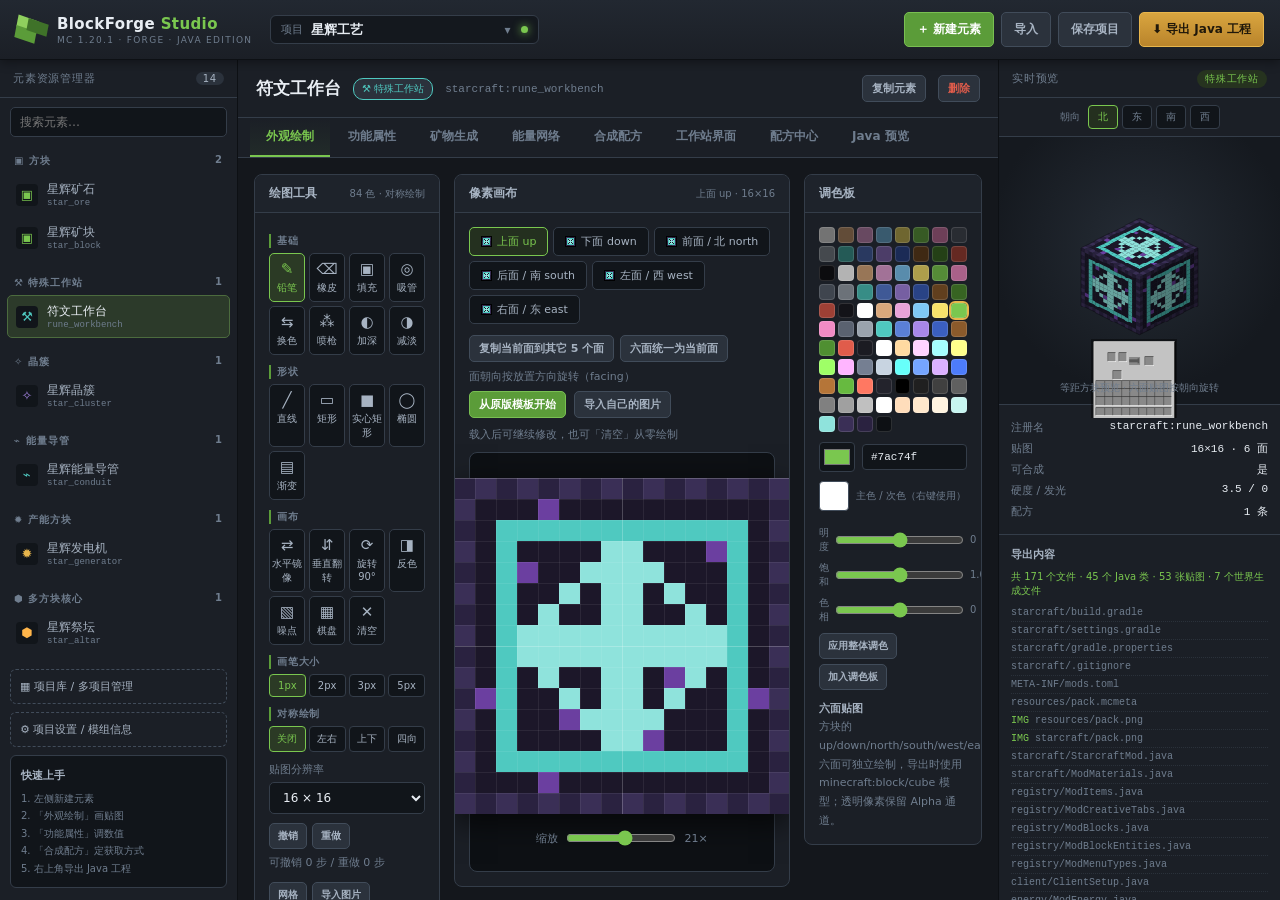
==== commit a1ba1643: "Add files via upload" ====
--- a/index.html
+++ b/index.html
@@ -205,6 +205,13 @@
 .station-recipe .ref-btn:hover{border-color:var(--green)}
 .station-recipe input[type=number]{width:56px;background:var(--bg3);border:1px solid var(--line);border-radius:4px;padding:6px}
 .station-recipe .lbl{color:var(--tx3);font-size:11px}
+/* 多方块核心编辑行 */
+.core-row{display:flex;gap:6px;align-items:center;flex-wrap:wrap;background:#11151a;border:1px solid var(--line);border-radius:6px;padding:8px;margin-bottom:7px}
+.core-row .lbl{color:var(--tx3);font-size:10px;white-space:nowrap}
+.core-row input[type=number]{width:58px;background:var(--bg3);border:1px solid var(--line);border-radius:4px;padding:5px}
+.core-row select{background:var(--bg3);border:1px solid var(--line2);border-radius:4px;padding:5px 7px;color:var(--tx2);font-size:11px;max-width:210px}
+.core-row select:hover{border-color:var(--green)}
+.core-row .core-cmd{flex:1;min-width:220px;background:var(--bg3);border:1px solid var(--line);border-radius:4px;padding:5px 7px;color:var(--tx)}
 
 /* ---- GUI designer ---- */
 .gui-layout{display:grid;grid-template-columns:minmax(0,1fr) 240px;gap:14px;align-items:start}
@@ -253,6 +260,26 @@
 .modal h3{padding:14px 18px;border-bottom:1px solid var(--line);font-size:14px}
 .modal .mc{padding:16px 18px}
 .modal .mf{padding:12px 18px;border-top:1px solid var(--line);display:flex;justify-content:flex-end;gap:8px}
+/* 原版贴图模板选择器 */
+.tpl-row{display:flex;gap:8px;flex-wrap:wrap;margin:4px 0 8px;align-items:center}
+.modal-wide{width:720px;max-width:92vw}
+.modal-wide h3 .sub{font-weight:400;font-size:11px;color:var(--tx3);margin-left:8px}
+.vlib-tabs{display:flex;gap:6px;padding:10px 18px 0}
+.vlib-tabs button{padding:5px 12px;border-radius:5px;border:1px solid var(--line);color:var(--tx2);font-size:11px}
+.vlib-tabs button.active{background:var(--bg4);color:var(--green);border-color:var(--green)}
+.modal-wide #vlib-search{display:block;width:calc(100% - 36px);margin:10px 18px 0;background:#11151a;border:1px solid var(--line);border-radius:5px;padding:7px 9px;color:var(--tx)}
+.vlib-grid{display:grid;grid-template-columns:repeat(auto-fill,minmax(72px,1fr));gap:8px;padding:12px 18px;max-height:52vh;overflow:auto}
+.vlib-cell{display:flex;flex-direction:column;align-items:center;gap:4px;padding:7px 4px;border:1px solid var(--line);border-radius:6px;background:#11151a;color:var(--tx2)}
+.vlib-cell:hover{border-color:var(--green);color:var(--tx)}
+.vlib-cell img{width:40px;height:40px;image-rendering:pixelated;object-fit:contain}
+.vlib-cell span{font-size:9px;line-height:1.2;text-align:center;word-break:break-all}
+/* 原版生物模板 */
+.mtpl-grid{display:grid;grid-template-columns:repeat(auto-fill,minmax(148px,1fr));gap:9px;padding:14px 18px;max-height:52vh;overflow:auto}
+.mtpl-card{display:flex;flex-direction:column;align-items:flex-start;gap:3px;padding:10px 11px;border:1px solid var(--line);border-radius:7px;background:#11151a;text-align:left}
+.mtpl-card:hover{border-color:var(--green)}
+.mtpl-card b{font-size:12px;color:var(--tx)}
+.mtpl-card small{font-size:10px;color:var(--tx2);line-height:1.4}
+.mtpl-card .hint{font-size:9px;color:var(--tx3)}
 .export-stats{display:grid;grid-template-columns:repeat(3,1fr);gap:9px;margin:12px 0}
 .export-stats div{background:#11151a;border:1px solid var(--line);border-radius:6px;padding:10px;text-align:center}
 .export-stats b{display:block;font-size:19px;color:var(--green);font-family:var(--mono)}
@@ -429,6 +456,7 @@
   cluster:    { label:'晶簇',     icon:'✧', color:'#a887e8', texKeys:['main'], desc:'十字交叉模型，附着并生成在指定方块表面' },
   energy:     { label:'能量导管', icon:'⌁', color:'#4fc9c0', texKeys:['top','bottom','front','back','left','right'], desc:'传输单位能量（Forge Energy）的方块' },
   generator:  { label:'产能方块', icon:'✹', color:'#e8b64c', texKeys:['top','bottom','front','back','left','right'], desc:'产生并向相邻方块输出能量的方块' },
+  core:       { label:'多方块核心', icon:'⬢', color:'#ffb54a', texKeys:['top','bottom','front','back','left','right'], desc:'与自定义方块组合成多方块结构，成型后召唤生物 / 掉落 / Buff / 闪电 / 指令 / 生成方块' },
   item:       { label:'物品',     icon:'◆', color:'#e8b64c', texKeys:['main'], desc:'材料、食物、燃料与右键道具' },
   misc:       { label:'杂项物品', icon:'✦', color:'#f28b30', texKeys:['main'], desc:'药水、投掷物、护符等特殊物品' },
   tool:       { label:'工具',     icon:'⛏', color:'#5aa9e6', texKeys:['main'], desc:'镐 / 斧 / 锹 / 锄，完整 Tier 属性' },
@@ -436,7 +464,7 @@
   armor:      { label:'装备',     icon:'♜', color:'#a887e8', texKeys:['main','armor1','armor2'], desc:'头盔 / 胸甲 / 护腿 / 靴子 · 物品图标 + 两层穿戴皮肤可绘' },
   mob:        { label:'生物',     icon:'☠', color:'#e05c4b', texKeys:['skin','egg'], desc:'以生物蛋形式创建：建模、动画、AI、掉落与交易' }
 };
-BF.TYPE_ORDER = ['block','workstation','cluster','energy','generator','item','misc','tool','weapon','armor','mob'];
+BF.TYPE_ORDER = ['block','workstation','cluster','energy','generator','core','item','misc','tool','weapon','armor','mob'];
 BF.TEX_LABEL = {
   main:'物品图标', top:'上面 up', bottom:'下面 down', front:'前面 / 北 north',
   back:'后面 / 南 south', left:'左面 / 西 west', right:'右面 / 东 east',
@@ -518,7 +546,40 @@
   'minecraft:andesite':'安山岩','minecraft:diorite':'闪长岩','minecraft:granite':'花岗岩',
   'minecraft:calcite':'方解石','minecraft:dripstone_block':'滴水石块','minecraft:clay':'黏土',
   'minecraft:gravel':'砂砾','minecraft:sand':'沙子','minecraft:dirt':'泥土','minecraft:grass_block':'草方块',
-  'minecraft:golden_apple':'金苹果','minecraft:milk_bucket':'奶桶','minecraft:lava_bucket':'熔岩桶'
+  'minecraft:golden_apple':'金苹果','minecraft:milk_bucket':'奶桶','minecraft:lava_bucket':'熔岩桶',
+  /* 原版贴图模板库的补充中文名 */
+  'minecraft:netherite_scrap':'下界合金碎片','minecraft:rabbit_hide':'兔子皮',
+  'minecraft:writable_book':'书与笔','minecraft:ender_eye':'末影之眼','minecraft:wheat_seeds':'小麦种子',
+  'minecraft:carrot':'胡萝卜','minecraft:potato':'马铃薯','minecraft:baked_potato':'烤马铃薯',
+  'minecraft:beetroot':'甜菜根','minecraft:melon_slice':'西瓜片','minecraft:pumpkin_pie':'南瓜派',
+  'minecraft:cookie':'曲奇','minecraft:bucket':'桶','minecraft:honeycomb':'蜜脾',
+  'minecraft:honey_bottle':'蜂蜜瓶','minecraft:experience_bottle':'附魔之瓶',
+  'minecraft:fire_charge':'火焰弹','minecraft:name_tag':'命名牌','minecraft:saddle':'鞍',
+  'minecraft:elytra':'鞘翅','minecraft:trident':'三叉戟','minecraft:bow':'弓','minecraft:arrow':'箭',
+  'minecraft:totem_of_undying':'不死图腾','minecraft:shears':'剪刀','minecraft:flint_and_steel':'打火石',
+  'minecraft:fishing_rod':'钓鱼竿','minecraft:iron_chestplate':'铁胸甲',
+  'minecraft:iron_leggings':'铁护腿','minecraft:iron_boots':'铁靴子',
+  'minecraft:diamond_pickaxe':'钻石镐','minecraft:diamond_axe':'钻石斧',
+  'minecraft:diamond_shovel':'钻石锹','minecraft:diamond_hoe':'钻石锄',
+  'minecraft:golden_carrot':'金胡萝卜',
+  'minecraft:mossy_cobblestone':'苔石','minecraft:stone_bricks':'石砖','minecraft:smooth_stone':'平滑石头',
+  'minecraft:grass_block_top':'草方块顶','minecraft:grass_block_side':'草方块侧',
+  'minecraft:red_sand':'红沙','minecraft:oak_log_top':'橡木原木顶','minecraft:oak_leaves':'橡树树叶',
+  'minecraft:spruce_log':'云杉原木','minecraft:spruce_planks':'云杉木板',
+  'minecraft:birch_log':'白桦原木','minecraft:birch_planks':'白桦木板',
+  'minecraft:coal_ore':'煤矿石','minecraft:iron_ore':'铁矿石','minecraft:copper_ore':'铜矿石',
+  'minecraft:gold_ore':'金矿石','minecraft:redstone_ore':'红石矿石','minecraft:lapis_ore':'青金石矿石',
+  'minecraft:diamond_ore':'钻石矿石','minecraft:emerald_ore':'绿宝石矿石',
+  'minecraft:deepslate_iron_ore':'深层铁矿石','minecraft:deepslate_diamond_ore':'深层钻石矿石',
+  'minecraft:soul_sand':'灵魂沙','minecraft:soul_soil':'灵魂土','minecraft:crying_obsidian':'哭泣的黑曜石',
+  'minecraft:glowstone':'荧石','minecraft:crafting_table_top':'工作台顶',
+  'minecraft:crafting_table_front':'工作台正面','minecraft:crafting_table_side':'工作台侧面',
+  'minecraft:furnace_front':'熔炉正面','minecraft:furnace_top':'熔炉顶','minecraft:furnace_side':'熔炉侧面',
+  'minecraft:blast_furnace_front':'高炉正面','minecraft:bookshelf':'书架',
+  'minecraft:emerald_block':'绿宝石块','minecraft:netherite_block':'下界合金块',
+  'minecraft:amethyst_block':'紫水晶块','minecraft:amethyst_cluster':'紫水晶簇',
+  'minecraft:lantern':'灯笼','minecraft:soul_lantern':'灵魂灯笼','minecraft:iron_bars':'铁栏杆',
+  'minecraft:ladder':'梯子','minecraft:water_still':'水','minecraft:lava_still':'熔岩'
 };
 
 /* ---------- reference tables (vanilla 1.20.1) ---------- */
@@ -603,15 +664,15 @@
   { k:'sound', l:'音效类型', t:'select', g:'方块物理', types:['block','workstation'], o:OPT([
       {v:'STONE',l:'石头'},{v:'WOOD',l:'木头'},{v:'METAL',l:'金属'},{v:'GLASS',l:'玻璃'},
       {v:'GRASS',l:'草/泥土'},{v:'WOOL',l:'羊毛'},{v:'AMETHYST',l:'紫水晶'}]) },
-  { k:'tool', l:'所需挖掘工具', t:'select', g:'方块物理', types:['block','workstation'], o:OPT([
+  { k:'tool', l:'所需挖掘工具', t:'select', g:'方块物理', types:['block','workstation','core'], o:OPT([
       {v:'none',l:'无（徒手）'},{v:'pickaxe',l:'镐'},{v:'axe',l:'斧'},{v:'shovel',l:'锹'},{v:'hoe',l:'锄'}]) },
-  { k:'harvestLevel', l:'挖掘等级', t:'select', g:'方块物理', types:['block','workstation','tool','weapon'], o:OPT([
+  { k:'harvestLevel', l:'挖掘等级', t:'select', g:'方块物理', types:['block','workstation','core','tool','weapon'], o:OPT([
       {v:0,l:'0 木/金'},{v:1,l:'1 石'},{v:2,l:'2 铁'},{v:3,l:'3 钻石'},{v:4,l:'4 下界合金'}]) },
-  { k:'dropSelf', l:'破坏后掉落自身', t:'check', g:'方块物理', types:['block','workstation'] },
-  { k:'flammable', l:'可燃', t:'check', g:'方块物理', types:['block','workstation'] },
-  { k:'gravity', l:'受重力影响（沙砾类）', t:'check', g:'方块物理', types:['block','workstation'] },
-  { k:'noCollision', l:'无碰撞（可穿过）', t:'check', g:'方块物理', types:['block','workstation'] },
-  { k:'mapColor', l:'地图颜色', t:'color', g:'方块物理', types:['block','workstation'] },
+  { k:'dropSelf', l:'破坏后掉落自身', t:'check', g:'方块物理', types:['block','workstation','core'] },
+  { k:'flammable', l:'可燃', t:'check', g:'方块物理', types:['block','workstation','core'] },
+  { k:'gravity', l:'受重力影响（沙砾类）', t:'check', g:'方块物理', types:['block','workstation','core'] },
+  { k:'noCollision', l:'无碰撞（可穿过）', t:'check', g:'方块物理', types:['block','workstation','core'] },
+  { k:'mapColor', l:'地图颜色', t:'color', g:'方块物理', types:['block','workstation','core'] },
 
   { g:'工作站逻辑', note:'GUI 槽位在「工作站界面」标签页拖拽设计；配方在「合成配方」中定义。', types:['workstation'] },
   { k:'guiTitle', l:'界面标题', t:'text', g:'工作站逻辑', types:['workstation'] },
@@ -656,11 +717,17 @@
   for (var i=0;i<raw.length;i++) { h = ((h<<5) + h + raw.charCodeAt(i)) >>> 0; }
   return 'custom_' + h.toString(36);
 };
+/* Java 标识符不能以数字开头；但注册名（游戏内 ID）允许。
+   因此只在生成 Java 类名/常量名时补前缀，不改 BF.slug 的资源 ID。 */
+BF.javaSafe = function (s) {
+  var t = BF.slug(s);
+  return /^[0-9]/.test(t) ? 'x_' + t : t;
+};
 BF.pascal = function (s) {
-  return String(BF.slug(s)).split('_').filter(Boolean).map(function (p) {
+  return String(BF.javaSafe(s)).split('_').filter(Boolean).map(function (p) {
     return p.charAt(0).toUpperCase() + p.slice(1); }).join('');
 };
-BF.upper = function (s) { return String(BF.slug(s)).toUpperCase(); };
+BF.upper = function (s) { return String(BF.javaSafe(s)).toUpperCase(); };
 BF.hex2rgb = function (h) {
   var m = /^#?([a-f\d]{2})([a-f\d]{2})([a-f\d]{2})$/i.exec(h||'');
   return m ? [parseInt(m[1],16),parseInt(m[2],16),parseInt(m[3],16)] : [0,0,0];
@@ -824,6 +891,186 @@
     { part:'head',     t:1, rx:0, ry:5, rz:0 },
     { part:'head',     t:2, rx:0, ry:-5, rz:0 }
   ];
+};
+/* ---------- 原版生物模板 ----------
+   每个模板给出：部件骨架（坐标 y 向上、脚底 0、面朝 -Z）+ 常用属性。
+   部件名沿用 head / body / arm 系列 / leg 系列 / tail / wing 前缀，导出时自动套用摆臂/摆腿动画。
+   造型是「原版观感的近似方块骨架」，不是逐像素复刻。 */
+function mPart(name, pivot, offset, size, color) {
+  return { name:name, pivot:pivot, offset:offset, size:size, color:color };
+}
+BF.MOB_TEMPLATES = [
+  { k:'zombie', label:'僵尸', desc:'人形 · 近战 · 20 血',
+    parts:[
+      mPart('head',[-4,24,-4],[0,0,0],[8,8,8],'#6f9a5a'),
+      mPart('body',[-4,12,-2],[0,0,0],[8,12,4],'#2f5560'),
+      mPart('armRight',[-8,22,-2],[0,-10,0],[4,12,4],'#6f9a5a'),
+      mPart('armLeft',[4,22,-2],[0,-10,0],[4,12,4],'#6f9a5a'),
+      mPart('legRight',[-4,12,-2],[0,-12,0],[4,12,4],'#2a3a4a'),
+      mPart('legLeft',[0,12,-2],[0,-12,0],[4,12,4],'#2a3a4a')
+    ],
+    cfg:{ health:20, damage:3, attackSpeed:1.0, followRange:35, category:'MONSTER', attack:'melee',
+      xp:5, eggColor:'#2f5560', eggSpot:'#6f9a5a' } },
+  { k:'skeleton', label:'骷髅', desc:'人形 · 远程 · 20 血',
+    parts:[
+      mPart('head',[-4,24,-4],[0,0,0],[8,8,8],'#d9d9d9'),
+      mPart('body',[-4,12,-2],[0,0,0],[8,12,4],'#c8c8c8'),
+      mPart('armRight',[-8,22,-2],[0,-10,0],[4,12,4],'#d9d9d9'),
+      mPart('armLeft',[4,22,-2],[0,-10,0],[4,12,4],'#d9d9d9'),
+      mPart('legRight',[-4,12,-2],[0,-12,0],[4,12,4],'#c8c8c8'),
+      mPart('legLeft',[0,12,-2],[0,-12,0],[4,12,4],'#c8c8c8')
+    ],
+    cfg:{ health:20, damage:2, category:'MONSTER', attack:'ranged', rangedDamage:3, xp:5,
+      eggColor:'#c8c8c8', eggSpot:'#d9d9d9' } },
+  { k:'creeper', label:'苦力怕', desc:'无臂 · 爆炸 · 20 血',
+    parts:[
+      mPart('head',[-4,18,-4],[0,0,0],[8,8,8],'#5cbf5c'),
+      mPart('body',[-4,6,-2],[0,0,0],[8,12,4],'#4aa84a'),
+      mPart('legFrontLeft',[-4,6,-6],[0,-6,0],[4,6,4],'#4aa84a'),
+      mPart('legFrontRight',[0,6,-6],[0,-6,0],[4,6,4],'#4aa84a'),
+      mPart('legBackLeft',[-4,6,2],[0,-6,0],[4,6,4],'#4aa84a'),
+      mPart('legBackRight',[0,6,2],[0,-6,0],[4,6,4],'#4aa84a')
+    ],
+    cfg:{ health:20, damage:0, category:'MONSTER', skills:['explode'], xp:5,
+      eggColor:'#4aa84a', eggSpot:'#5cbf5c' } },
+  { k:'spider', label:'蜘蛛', desc:'八足 · 近战 · 16 血',
+    parts:[
+      mPart('body',[-5,6,-4],[0,0,0],[10,8,8],'#2a2a2a'),
+      mPart('head',[-3,8,-10],[0,0,0],[6,6,6],'#333333'),
+      mPart('legLeft1',[5,10,-4],[0,0,0],[6,2,2],'#1e1e1e'),
+      mPart('legLeft2',[5,10,-1],[0,0,0],[6,2,2],'#1e1e1e'),
+      mPart('legLeft3',[5,10,2],[0,0,0],[6,2,2],'#1e1e1e'),
+      mPart('legLeft4',[5,10,5],[0,0,0],[6,2,2],'#1e1e1e'),
+      mPart('legRight1',[-5,10,-4],[-6,0,0],[6,2,2],'#1e1e1e'),
+      mPart('legRight2',[-5,10,-1],[-6,0,0],[6,2,2],'#1e1e1e'),
+      mPart('legRight3',[-5,10,2],[-6,0,0],[6,2,2],'#1e1e1e'),
+      mPart('legRight4',[-5,10,5],[-6,0,0],[6,2,2],'#1e1e1e')
+    ],
+    cfg:{ health:16, damage:2, category:'MONSTER', xp:5, eggColor:'#2a2a2a', eggSpot:'#333333' } },
+  { k:'cow', label:'牛', desc:'四足 · 友好 · 10 血',
+    parts:[
+      mPart('body',[-4,12,-7],[0,0,0],[8,8,14],'#4a3728'),
+      mPart('head',[-4,16,-13],[0,0,0],[8,8,6],'#e8e0d8'),
+      mPart('legFrontLeft',[-4,12,-6],[0,-12,0],[4,12,4],'#3a2a1e'),
+      mPart('legFrontRight',[0,12,-6],[0,-12,0],[4,12,4],'#3a2a1e'),
+      mPart('legBackLeft',[-4,12,3],[0,-12,0],[4,12,4],'#3a2a1e'),
+      mPart('legBackRight',[0,12,3],[0,-12,0],[4,12,4],'#3a2a1e'),
+      mPart('tail',[0,20,7],[0,-8,0],[2,8,2],'#3a2a1e')
+    ],
+    cfg:{ health:10, damage:0, friendly:true, category:'CREATURE', xp:1,
+      eggColor:'#4a3728', eggSpot:'#e8e0d8' } },
+  { k:'pig', label:'猪', desc:'四足短腿 · 友好 · 10 血',
+    parts:[
+      mPart('body',[-4,6,-6],[0,0,0],[8,8,12],'#e8a0a0'),
+      mPart('head',[-4,8,-11],[0,0,0],[8,6,5],'#f0b0b0'),
+      mPart('legFrontLeft',[-4,6,-5],[0,-6,0],[4,6,4],'#e09494'),
+      mPart('legFrontRight',[0,6,-5],[0,-6,0],[4,6,4],'#e09494'),
+      mPart('legBackLeft',[-4,6,2],[0,-6,0],[4,6,4],'#e09494'),
+      mPart('legBackRight',[0,6,2],[0,-6,0],[4,6,4],'#e09494')
+    ],
+    cfg:{ health:10, damage:0, friendly:true, category:'CREATURE', xp:1,
+      eggColor:'#e8a0a0', eggSpot:'#f0b0b0' } },
+  { k:'sheep', label:'羊', desc:'四足 · 友好 · 8 血',
+    parts:[
+      mPart('body',[-4,10,-7],[0,0,0],[8,8,14],'#e8e8e8'),
+      mPart('head',[-3,12,-12],[0,0,0],[6,6,5],'#d8cfc0'),
+      mPart('legFrontLeft',[-4,10,-6],[0,-10,0],[4,10,4],'#c8c8c8'),
+      mPart('legFrontRight',[0,10,-6],[0,-10,0],[4,10,4],'#c8c8c8'),
+      mPart('legBackLeft',[-4,10,3],[0,-10,0],[4,10,4],'#c8c8c8'),
+      mPart('legBackRight',[0,10,3],[0,-10,0],[4,10,4],'#c8c8c8')
+    ],
+    cfg:{ health:8, damage:0, friendly:true, category:'CREATURE', xp:1,
+      eggColor:'#e8e8e8', eggSpot:'#d8cfc0' } },
+  { k:'chicken', label:'鸡', desc:'双足小体型 · 友好 · 4 血',
+    parts:[
+      mPart('body',[-3,6,-4],[0,0,0],[6,6,8],'#f0f0f0'),
+      mPart('head',[-2,12,-7],[0,0,0],[4,6,4],'#ffffff'),
+      mPart('legLeft',[-1,6,0],[0,-6,0],[2,6,2],'#e8a020'),
+      mPart('legRight',[2,6,0],[0,-6,0],[2,6,2],'#e8a020'),
+      mPart('wingLeft',[3,8,-4],[0,0,0],[1,6,6],'#e0e0e0'),
+      mPart('wingRight',[-3,8,-4],[-1,0,0],[1,6,6],'#e0e0e0')
+    ],
+    cfg:{ health:4, damage:0, friendly:true, category:'CREATURE', scale:0.8, xp:1,
+      eggColor:'#f0f0f0', eggSpot:'#e8a020' } },
+  { k:'wolf', label:'狼', desc:'四足 · 可驯服 · 20 血',
+    parts:[
+      mPart('body',[-3,7,-6],[0,0,0],[6,6,12],'#c8c8c8'),
+      mPart('head',[-3,9,-11],[0,0,0],[6,6,6],'#d8d8d8'),
+      mPart('legFrontLeft',[-3,7,-5],[0,-7,0],[3,7,3],'#b8b8b8'),
+      mPart('legFrontRight',[0,7,-5],[0,-7,0],[3,7,3],'#b8b8b8'),
+      mPart('legBackLeft',[-3,7,3],[0,-7,0],[3,7,3],'#b8b8b8'),
+      mPart('legBackRight',[0,7,3],[0,-7,0],[3,7,3],'#b8b8b8'),
+      mPart('tail',[0,12,6],[0,-6,0],[2,6,2],'#d8d8d8')
+    ],
+    cfg:{ health:20, damage:3, friendly:true, tameable:true, category:'CREATURE', xp:2,
+      eggColor:'#c8c8c8', eggSpot:'#d8d8d8' } },
+  { k:'cat', label:'猫', desc:'四足小体型 · 可驯服 · 10 血',
+    parts:[
+      mPart('body',[-2,5,-5],[0,0,0],[5,5,10],'#c8a060'),
+      mPart('head',[-2,7,-9],[0,0,0],[5,5,5],'#d8b070'),
+      mPart('legFrontLeft',[-2,5,-4],[0,-5,0],[2,5,2],'#b89050'),
+      mPart('legFrontRight',[0,5,-4],[0,-5,0],[2,5,2],'#b89050'),
+      mPart('legBackLeft',[-2,5,2],[0,-5,0],[2,5,2],'#b89050'),
+      mPart('legBackRight',[0,5,2],[0,-5,0],[2,5,2],'#b89050'),
+      mPart('tail',[0,9,5],[0,-5,0],[2,5,2],'#d8b070')
+    ],
+    cfg:{ health:10, damage:0, friendly:true, tameable:true, category:'CREATURE', scale:0.8, xp:2,
+      eggColor:'#c8a060', eggSpot:'#d8b070' } },
+  { k:'villager', label:'村民', desc:'人形 · 可交易 · 20 血',
+    parts:[
+      mPart('head',[-4,24,-4],[0,0,0],[8,8,8],'#c8a882'),
+      mPart('body',[-4,12,-2],[0,0,0],[8,12,4],'#6b4f3a'),
+      mPart('armRight',[-8,22,-2],[0,-10,0],[4,12,4],'#6b4f3a'),
+      mPart('armLeft',[4,22,-2],[0,-10,0],[4,12,4],'#6b4f3a'),
+      mPart('legRight',[-4,12,-2],[0,-12,0],[4,12,4],'#4a3a2a'),
+      mPart('legLeft',[0,12,-2],[0,-12,0],[4,12,4],'#4a3a2a')
+    ],
+    cfg:{ health:20, damage:0, friendly:true, category:'CREATURE', xp:0,
+      eggColor:'#6b4f3a', eggSpot:'#c8a882' } },
+  { k:'iron_golem', label:'铁傀儡', desc:'人形大体型 · 100 血',
+    parts:[
+      mPart('head',[-4,30,-4],[0,0,0],[8,10,8],'#c8c8c0'),
+      mPart('body',[-6,14,-4],[0,0,0],[12,16,8],'#b8b8b0'),
+      mPart('armRight',[-10,28,-4],[0,-16,0],[4,16,4],'#c8c8c0'),
+      mPart('armLeft',[6,28,-4],[0,-16,0],[4,16,4],'#c8c8c0'),
+      mPart('legRight',[-5,14,-3],[0,-14,0],[4,14,4],'#a8a8a0'),
+      mPart('legLeft',[1,14,-3],[0,-14,0],[4,14,4],'#a8a8a0')
+    ],
+    cfg:{ health:100, damage:15, attackSpeed:1.0, followRange:40, category:'MONSTER', xp:15,
+      eggColor:'#b8b8b0', eggSpot:'#c8c8c0' } },
+  { k:'enderman', label:'末影人', desc:'人形高瘦 · 40 血',
+    parts:[
+      mPart('head',[-3,42,-4],[0,0,0],[6,6,6],'#141018'),
+      mPart('body',[-3,22,-2],[0,0,0],[6,20,4],'#141018'),
+      mPart('armRight',[-5,40,-2],[0,-18,0],[2,20,2],'#141018'),
+      mPart('armLeft',[3,40,-2],[0,-18,0],[2,20,2],'#141018'),
+      mPart('legRight',[-3,22,-2],[0,-22,0],[2,22,2],'#141018'),
+      mPart('legLeft',[1,22,-2],[0,-22,0],[2,22,2],'#141018')
+    ],
+    cfg:{ health:40, damage:7, followRange:64, category:'MONSTER', xp:5,
+      eggColor:'#141018', eggSpot:'#8a5ce0' } },
+  { k:'bat', label:'蝙蝠', desc:'飞行小体型 · 6 血',
+    parts:[
+      mPart('body',[-2,8,-2],[0,0,0],[5,4,4],'#4a3a2a'),
+      mPart('head',[-2,10,-6],[0,0,0],[4,4,4],'#5a4a3a'),
+      mPart('wingLeft',[3,11,-2],[0,0,0],[8,1,6],'#3a2a1a'),
+      mPart('wingRight',[-3,11,-2],[-8,0,0],[8,1,6],'#3a2a1a')
+    ],
+    cfg:{ health:6, damage:0, friendly:true, category:'CREATURE', scale:0.7, xp:0,
+      eggColor:'#4a3a2a', eggSpot:'#5a4a3a' } }
+];
+/* 套用模板：替换骨架 + 常用属性，并按新骨架重建皮肤/刷怪蛋贴图 */
+BF.applyMobTemplate = function (e, key) {
+  var t = null;
+  BF.MOB_TEMPLATES.forEach(function (x) { if (x.k === key) t = x; });
+  if (!t) return false;
+  e.mobParts = BF.clone(t.parts);
+  var cfgDef = BF.defaultElement('mob').mobCfg;
+  e.mobCfg = Object.assign({}, cfgDef, BF.clone(t.cfg || {}));
+  var sz = BF.mobTextureSize(e.mobParts);
+  e.textures.skin = BF.mobSkinTexture(e.mobParts, sz.w, sz.h);
+  e.textures.egg = BF.mobEggTexture(e.mobCfg.eggColor || '#3a3a4a', e.mobCfg.eggSpot || '#8fe3dc');
+  return true;
 };
 /* Minecraft box UV layout: each cube needs 2*(d+w) x (d+h) pixels */
 /* ---------- Blockbench 导入 ----------
@@ -869,6 +1116,55 @@
   }
   return { parts: parts, animJson: anim, count: parts.length };
 };
+/* GeckoLib 4 几何（.geo.json）-> 编辑器部件。
+   格式：minecraft:geometry[0].bones[*].cubes[*]，坐标与 Blockbench 一致
+   （y 向上、脚底 0，origin 为立方体最小角）。一个 bone 多个 cube 时拆成多个部件，
+   但共用 bone 的 pivot，旋转效果与骨骼层级一致。 */
+BF.parseGeoModel = function (text) {
+  var obj = typeof text === 'string' ? JSON.parse(text) : text;
+  var geos = obj && (obj['minecraft:geometry'] || obj.geometry);
+  if (!Array.isArray(geos) || !geos.length) {
+    throw new Error('不是 GeckoLib .geo.json：缺少 minecraft:geometry');
+  }
+  var geo = geos[0], bones = geo.bones || [], parts = [], used = {};
+  function uniq(n) {
+    n = String(n || 'part').toLowerCase().replace(/[^a-z0-9_]/g, '_').replace(/^_+|_+$/g, '') || 'part';
+    var base = n, i = 2;
+    while (used[n]) { n = base + '_' + (i++); }
+    used[n] = 1;
+    return n;
+  }
+  function r3(v) { return Math.round((Number(v) || 0) * 1000) / 1000; }
+  bones.forEach(function (b) {
+    var pv = Array.isArray(b.pivot) ? [r3(b.pivot[0]), r3(b.pivot[1]), r3(b.pivot[2])] : [0, 0, 0];
+    var cubes = b.cubes || [];
+    cubes.forEach(function (c, ci) {
+      var o = Array.isArray(c.origin) ? c.origin : [0, 0, 0];
+      var s = Array.isArray(c.size) ? c.size : [1, 1, 1];
+      var inflate = Number(c.inflate) || 0;
+      var size = [
+        Math.max(0.5, r3(s[0] + inflate * 2)),
+        Math.max(0.5, r3(s[1] + inflate * 2)),
+        Math.max(0.5, r3(s[2] + inflate * 2))];
+      parts.push({
+        name: uniq((b.name || 'bone') + (ci ? '_' + (ci + 1) : '')),
+        pivot: pv,
+        offset: [r3(o[0] - pv[0]), r3(o[1] - pv[1]), r3(o[2] - pv[2])],
+        size: size,
+        color: '#a8b8c8'
+      });
+    });
+  });
+  if (!parts.length) throw new Error('几何里没有 cube，无法生成部件');
+  var desc = geo.description || {};
+  return {
+    parts: parts,
+    count: parts.length,
+    texW: Number(desc.texture_width) || 64,
+    texH: Number(desc.texture_height) || 64
+  };
+};
+
 /* Blockbench 动画 JSON -> 编辑器关键帧。生成器会把这些帧烘焙进 Java 的 setupAnim，
    因为原版 EntityModel 根本不读取 .animation.json（之前只存不转换 = 动画永远无效）。 */
 BF.animationJsonToFrames = function (text) {
@@ -987,6 +1283,19 @@
     return c;
   });
 }
+/* 多方块核心：深紫底 + 金色符文，六面各带不同随机纹理 */
+function coreFaceTex(seed) {
+  return BF.tex(function (x, y) {
+    if (x === 0 || y === 0 || x === 15 || y === 15) return '#191424';
+    var base = '#2a2140';
+    var dx = Math.abs(x - 7.5), dy = Math.abs(y - 7.5), d = dx + dy;
+    if (d < 2.2) return '#ffd45e';
+    if (d > 3.2 && d < 4.4) return '#b98b2e';
+    if ((x === 7 || x === 8) && (y === 7 || y === 8)) return '#fff1b8';
+    if ((x * 5 + y * 7 + seed) % 17 === 0) return BF.shade(base, 1.28);
+    return base;
+  }, 16, 16);
+}
 function iconCluster() {
   return BF.tex(function (x,y) {
     var dx=Math.abs(x-7.5), dy=Math.abs(y-7.5);
@@ -1089,6 +1398,10 @@
     t.top=energyFaceTex(type,1); t.bottom=energyFaceTex(type,2);
     t.front=energyFaceTex(type,3); t.back=energyFaceTex(type,4);
     t.left=energyFaceTex(type,5); t.right=energyFaceTex(type,6);
+  } else if (type === 'core') {
+    t.top=coreFaceTex(1); t.bottom=coreFaceTex(2);
+    t.front=coreFaceTex(3); t.back=coreFaceTex(4);
+    t.left=coreFaceTex(5); t.right=coreFaceTex(6);
   } else if (type === 'cluster') t.main = iconCluster();
   else if (type === 'mob') {
     var mp = BF.defaultMobParts(), sz = BF.mobTextureSize(mp);
@@ -1133,6 +1446,8 @@
     /* amethyst-style cluster */
     clusterCfg:{ support:'minecraft:amethyst_block', worldgen:true, count:6,
       minY:-64, maxY:32, dimension:'overworld', light:5, waterlogged:false },
+    /* 多方块核心：结构与触发动作 */
+    coreCfg: BF.defaultCoreCfg(),
     /* creature (spawn egg) */
     mobCfg:{ health:20, healthDisplay:'normal', damage:3, attackSpeed:1.0, armor:0, followRange:32,
       knockback:1.0, boss:false, friendly:false, tameable:false, scale:1.0, category:'MONSTER',
@@ -1166,29 +1481,40 @@
 };
 /* fill missing fields (old project format / imported files) */
 BF.normalizeElement = function (e) {
-  if (!e || !e.type) return e;
-  if (!BF.TYPES[e.type]) e.type = 'item';
+  /* 损坏的外部项目文件可能含字符串/null 元素，直接过滤掉，避免后面写属性抛异常 */
+  if (!e || typeof e !== 'object' || Array.isArray(e)) return null;
+  if (!e.type || !BF.TYPES[e.type]) e.type = 'item';
+  if (!e.reg || typeof e.reg !== 'string') e.reg = 'custom_' + BF.uid().slice(-6);
+  if (!e.name || typeof e.name !== 'string') e.name = BF.TYPES[e.type].label;
   var d = BF.defaultElement(e.type);
   Object.keys(d).forEach(function (k) { if (e[k] === undefined) e[k] = BF.clone(d[k]); });
-  if (!e.textures) e.textures = BF.clone(d.textures);
+  if (!e.textures || typeof e.textures !== 'object' || Array.isArray(e.textures)) e.textures = BF.clone(d.textures);
   var keys = BF.texKeys(e);
   var legacySide = e.textures.side || null;
   keys.forEach(function (k) {
-    if (!e.textures[k]) {
+    var t = e.textures[k];
+    if (!t || typeof t !== 'object' || Array.isArray(t)) {
       /* 尺寸不同的专用贴图（护甲 64×32 皮肤层）必须取默认值，
          不能用 16×16 的 main 顶替，否则穿戴皮肤会被拉伸成花屏 */
       var alt = legacySide || e.textures.top || e.textures.main;
+      if (alt && typeof alt !== 'object') alt = null;
       var def = d.textures[k];
       e.textures[k] = BF.clone(def && (!alt || alt.w !== def.w || alt.h !== def.h) ? def : (alt || def));
     }
-    if (!e.textures[k].data) e.textures[k] = BF.clone(d.textures[k]);
+    if (!e.textures[k].data || !Array.isArray(e.textures[k].data)) {
+      e.textures[k] = BF.clone(d.textures[k]);
+    }
   });
   delete e.textures.side;
   delete e.textures.main_side;
   if (!Array.isArray(e.recipes)) e.recipes = [];
   if (!Array.isArray(e.stationRecipes)) e.stationRecipes = [];
+  if (!Array.isArray(e.mobParts) || !e.mobParts.length) e.mobParts = BF.clone(d.mobParts || []);
+  else e.mobParts = e.mobParts.filter(function (q) { return q && typeof q === 'object'; });
+  if (!Array.isArray(e.mobFrames)) e.mobFrames = BF.clone(d.mobFrames || []);
+  else e.mobFrames = e.mobFrames.filter(function (q) { return q && typeof q === 'object'; });
   if (!e.ui || !Array.isArray(e.ui.slots)) e.ui = BF.clone(d.ui);
-  ['ore','energyCfg','genCfg','clusterCfg','stationEnergy'].forEach(function (k) {
+  ['ore','energyCfg','genCfg','clusterCfg','stationEnergy','coreCfg'].forEach(function (k) {
     var def = d[k];
     if (!def || typeof def !== 'object') return;
     if (!e[k] || typeof e[k] !== 'object') e[k] = BF.clone(def);
@@ -1196,6 +1522,17 @@
       if (e[k][kk] === undefined) e[k][kk] = BF.clone(def[kk]);
     });
   });
+  /* 多方块结构：损坏数据不能让生成器崩溃 */
+  if (e.type === 'core') {
+    if (!e.coreCfg || typeof e.coreCfg !== 'object') e.coreCfg = BF.defaultCoreCfg();
+    if (!Array.isArray(e.coreCfg.structure)) e.coreCfg.structure = BF.defaultCoreCfg().structure;
+    else e.coreCfg.structure = e.coreCfg.structure.filter(function (q) { return q && typeof q === 'object'; });
+    if (!Array.isArray(e.coreCfg.actions)) e.coreCfg.actions = [];
+    else e.coreCfg.actions = e.coreCfg.actions.filter(function (q) { return q && typeof q === 'object'; });
+    if (['use','formed'].indexOf(e.coreCfg.trigger) < 0) e.coreCfg.trigger = 'use';
+    e.coreCfg.radius = Math.max(1, Math.min(32, Number(e.coreCfg.radius) || 8));
+    e.coreCfg.cooldown = Math.max(0, Math.min(72000, Number(e.coreCfg.cooldown) || 0));
+  }
   if (e.guiPixels && (!e.guiPixels.data || e.guiPixels.w !== 176 || e.guiPixels.h !== 166)) e.guiPixels = null;
   return e;
 };
@@ -1212,7 +1549,14 @@
       if (converted.length) e.mobFrames = converted;
     }
   });
-  p.elements = p.elements.filter(Boolean).map(BF.normalizeElement);
+  p.elements = p.elements.filter(function (e) { return !!e && typeof e === 'object' && !Array.isArray(e); })
+    .map(BF.normalizeElement).filter(Boolean);
+  /* 每个元素必须有唯一 id，损坏项目里可能重复或缺失 */
+  var ids = {};
+  p.elements.forEach(function (e) {
+    if (!e.id || ids[e.id]) e.id = BF.uid();
+    ids[e.id] = 1;
+  });
   if (!p.view) p.view = 'element';
   if (!p.tab) p.tab = 'paint';
   if (!p.paintColor) p.paintColor = '#7ac74f';
@@ -1221,6 +1565,47 @@
     p.selected = p.elements.length ? p.elements[0].id : null;
   }
   return BF.normalizeBrand(p);
+};
+/* ---------- 多方块核心 ---------- */
+/* 结构方块用相对核心的偏移 (dx,dy,dz) 描述；block 为 'elem:<id>' 或 'minecraft:xxx' */
+BF.defaultCoreCfg = function () {
+  return {
+    structure: [
+      { dx:0, dy:1, dz:0, block:'minecraft:stone' },
+      { dx:1, dy:0, dz:0, block:'minecraft:stone' },
+      { dx:-1, dy:0, dz:0, block:'minecraft:stone' },
+      { dx:0, dy:0, dz:1, block:'minecraft:stone' },
+      { dx:0, dy:0, dz:-1, block:'minecraft:stone' }
+    ],
+    trigger: 'use',   /* use = 右键触发；formed = 放好最后一个方块时触发 */
+    actions: [],
+    radius: 8,
+    cooldown: 40
+  };
+};
+/* 核心可执行的动作类型；fields 决定 UI 显示哪些编辑项 */
+BF.CORE_ACTIONS = [
+  { k:'summon',    label:'召唤生物',   icon:'☠' },
+  { k:'loot',      label:'生成掉落物', icon:'◆' },
+  { k:'buff',      label:'给予 Buff',  icon:'✚' },
+  { k:'lightning', label:'召唤闪电',   icon:'⚡' },
+  { k:'command',   label:'执行指令',   icon:'⌘' },
+  { k:'place',     label:'生成方块',   icon:'▣' }
+];
+BF.CORE_EFFECTS = [
+  ['speed','速度'], ['regeneration','生命恢复'], ['strength','力量'], ['resistance','抗性提升'],
+  ['fire_resistance','抗火'], ['water_breathing','水下呼吸'], ['jump_boost','跳跃提升'],
+  ['night_vision','夜视'], ['absorption','伤害吸收'], ['glowing','发光']
+];
+BF.defaultCoreAction = function (kind) {
+  var base = { id:BF.uid(), type:kind || 'summon', offset:[0,1,0] };
+  if (base.type === 'summon') { base.entity = null; base.count = 1; }
+  else if (base.type === 'loot') { base.item = null; base.count = 1; }
+  else if (base.type === 'buff') { base.effect = 'speed'; base.duration = 200; base.amplifier = 0; }
+  else if (base.type === 'lightning') { /* 只需要 offset */ }
+  else if (base.type === 'command') { base.command = 'say 多方块核心已激活'; }
+  else if (base.type === 'place') { base.block = 'minecraft:gold_block'; }
+  return base;
 };
 /* 新建工作站默认带两条可用配方，避免打开界面后「什么都不能合成」。
    产物先用原版物品（不依赖项目里是否有其它元素），用户可在「工作站界面」标签页改成自己的物品。 */
@@ -1332,7 +1717,24 @@
     xp:5, eggColor:'#4a3f6b', eggSpot:'#f7e26b', showName:false,
     trades:[ {ref:'minecraft:emerald', count:1, price:'minecraft:emerald', pcount:1} ] });
   pet.recipes=[BF.defaultRecipeFor(pet,'elem:'+a.id)];
-  p.elements = [a,ore,b,c,d,f,g0,charm,conduit,gen,crystal,boss,pet];
+  /* 示例多方块核心：四周与上方用星辉块搭成，右键激活给力量 + 掉星辉锭 + 天雷 */
+  var altar = BF.defaultElement('core');
+  altar.name='星辉祭坛'; altar.reg='star_altar'; altar.desc='由星辉块围成的祭坛，右键激活可获得力量与天雷馈赠';
+  altar.tab='decorations';
+  altar.coreCfg.structure = [
+    { dx:1, dy:0, dz:0, block:'elem:'+b.id },
+    { dx:-1, dy:0, dz:0, block:'elem:'+b.id },
+    { dx:0, dy:0, dz:1, block:'elem:'+b.id },
+    { dx:0, dy:0, dz:-1, block:'elem:'+b.id },
+    { dx:0, dy:1, dz:0, block:'elem:'+b.id }
+  ];
+  altar.coreCfg.actions = [
+    { id:BF.uid(), type:'buff', effect:'strength', duration:400, amplifier:0 },
+    { id:BF.uid(), type:'loot', item:'elem:'+a.id, count:2, offset:[0,1,0] },
+    { id:BF.uid(), type:'lightning', offset:[0,2,0] }
+  ];
+  altar.recipes=[BF.defaultRecipeFor(altar,'elem:'+a.id)];
+  p.elements = [a,ore,b,c,d,f,g0,charm,conduit,gen,crystal,boss,pet,altar];
   p.selected = c.id;
   return p;
 };
@@ -1503,6 +1905,300 @@
   return 'Items.'+BF.upper(ref.replace('minecraft:',''));
 };
 })(typeof window !== 'undefined' ? window : globalThis);
+
+
+/* ===== vanilla.js ===== */
+/* 自动生成，请勿手改：node tools/extract-vanilla-textures.py
+   数据来源：用户本机安装的 Minecraft 1.20.1-Fabric 0.20.1.jar 客户端（仅作为编辑器内的原版模板参考） */
+(function (root) {
+  'use strict';
+  var BF = root.BF;
+  BF.VANILLA_TEXTURES = {
+  "item": {
+    "iron_ingot": "iVBORw0KGgoAAAANSUhEUgAAABAAAAAQCAYAAAAf8/9hAAAAhElEQVQ4y9WSwQnAIBAEbcpefFmEJViNJdmNYQ82OeVUzCdkYfEgzhhinPtNYowNfQWhpRRpSqkdQbXWrqZkBy0lgJAdxDKYRcJTVxIdgmC8949glIxQzllAFLMpoMSCWL33FtDID7gC8QygwPoWKLFeV0MdOF4lJVhDCHto9hMdQZ/nAqzufev6TWmcAAAAAElFTkSuQmCC",
+    "gold_ingot": "iVBORw0KGgoAAAANSUhEUgAAABAAAAAQCAYAAAAf8/9hAAAAkklEQVQ4y2NgGDJgU4rgfxAmSxMI/7rmBcYEDUHW9PdrPFaMYQi6Tbg0wjBITakG03+45v9/HxDUBMMgtTD1YENgtuIzBKYJpubONGGEK5CdjWwIuqaXG0XBGmEYqwFgl4AADk0gDBKDxQjcAJAgzABiNcIDERaQMAXoBoDYIAzThKIRPSphhhCtCVciIknTgAMAo+98XbTSNS4AAAAASUVORK5CYII=",
+    "copper_ingot": "iVBORw0KGgoAAAANSUhEUgAAABAAAAAQCAYAAAAf8/9hAAAAoUlEQVQ4y2NgGDJgjqvmfxAmSxMIH4wyA+MuRwKGIGt6XhMG1jTHzxCMQWyQGIYh6DaBFOHSDBOHGwLS9GdmE4oCfJpBakEY7hKYU2GCMM0wjKwJZhHM4FwTRYQBIAlkQ5A1IRsK0giyGcMAmFN/H96GYRO6ZhAG8TEMAGFCmmE2gzUjxwJMEcgAbJphmlA0YkQlUCGydwhqwpWISNI04AAAmCE4XOgEMxoAAAAASUVORK5CYII=",
+    "netherite_ingot": "iVBORw0KGgoAAAANSUhEUgAAABAAAAAQCAYAAAAf8/9hAAAApUlEQVQ4y9WTywrCMBBF+wvZ61p0Z3eSbooIFexayF9I/p/InXLDZEiwuEvgkNecO+miw9DNOB2OCfwlgdd8F67nS9otLY9FWJ+r0AxpSeEdChiE+xwCCZdMZycW25D4iUIO4ffh0HZiGCUt+ptPzrktYBpHQYdYCfcQAdZFADakJRFdW7yAhxAxW5E1mCGKzKELas/VUiHqYbtg/1OqhWixj5/sC49L5JbBXWloAAAAAElFTkSuQmCC",
+    "diamond": "iVBORw0KGgoAAAANSUhEUgAAABAAAAAQCAYAAAAf8/9hAAAAqklEQVQ4y2NgGLRAsKjqPzImWTMyuPr/G/GGwDR7vb0Jxgt/vwAboHB063+RuOD/RGsGaYRpBtEgMYKGIBsAczqMhrkIpwHompG9AMJSq5aDXQCisRqCbADMRphmEJaZOIs4A0AApBBZM8gwkAEgzXgNQPYrTDEMgwwFYZBBOMMBJAHTDNMAwzAxvLEAktR5cAOnASDvEEwLIAUgZ6LHAlEJCdkQbJgmmQ4AljhM9PMnovsAAAAASUVORK5CYII=",
+    "emerald": "iVBORw0KGgoAAAANSUhEUgAAABAAAAAQCAYAAAAf8/9hAAAAf0lEQVQ4jWNgGLwgmOE/CiZV8+3/r/87fm4BY/G7SSQYAtW8/u9ZuAEMq3QghugSMgRJM7oBxBkCNACkEaQQhGEGgQ2YqgmhSTWg6dtaiMZqiQEwAKQZ2QCSwwCkGRyIINuBYUB0TMADDaQRqhnsEoKacRhCnM3oAKQBGQ9aAACgLczL5N7TlQAAAABJRU5ErkJggg==",
+    "amethyst_shard": "iVBORw0KGgoAAAANSUhEUgAAABAAAAAQCAYAAAAf8/9hAAAAjklEQVQ4y2NgGBIg33/1f3RMkuZ/p5+h4BDLrv9Ea97c9xmu8f/fq//PL/hMnAEwm0EGgDBMc2/WGcIGgDSDFMMMALFBYiDNBA2AORtmAMxWmAFEaYYZAHI2TCOIJqgZ5kQQhjmfKJtBAKQAphikEUYTtBnZABhGNojoOEfWDKKJcjYuQ2CBRlG6p1tGAwDsrfXVRK6M0wAAAABJRU5ErkJggg==",
+    "quartz": "iVBORw0KGgoAAAANSUhEUgAAABAAAAAQCAYAAAAf8/9hAAAA0klEQVQ4ja2RPQoCMRCF95yCZ7Cw9AQ2gjew8AaChQewsF7s1GobS0EsI9/Ck0fGkRQGhsxk3k8y6bqGtdusi6IFH8j34TpGKpA5OPn1fJTlYp4LCChQTb70xzYBOXFGTgy3c+lPh98CNZgzcgL3/Xb1Ef46C5oiAAYE0d3JMUmHCUjukCUgd3rU4Sm6Fg13V3A2m05GAfZ0iBJhBwyZXQISD3OAxNv0jQAlUJM1pyAAwUWo3d0x4Uv1PoVqyH4DFwxzcBK5SC6Qkl3EAV7Xvb+tN3zT2A4f9QtQAAAAAElFTkSuQmCC",
+    "lapis_lazuli": "iVBORw0KGgoAAAANSUhEUgAAABAAAAAQCAYAAAAf8/9hAAAAkElEQVQ4jWNgGNRAyrb/PzJmVUn+T5JmmeAV/6OaHoGxSdxhMJ8oQ0CaQRpAGkumv4JrFnLoJmwIsmYYjawZJEbQAJCtMI3ItsMMJGgAzN8gg5A1EzQA5nxY4IHYJGtGdj6ys0F8vAEIMgCkAdlmWBgQFYUgSZhGZJuJjn+QApiNMCeDxGAYr2ZkQ0jWNOAAAMe03BtzXH0+AAAAAElFTkSuQmCC",
+    "redstone": "iVBORw0KGgoAAAANSUhEUgAAABAAAAAQCAYAAAAf8/9hAAAAgElEQVQ4y2NgGN4ghp3hPwiTrbmIgeH/Kn5G0g0BaQBp/A81wJGV4b8uA5GGoGsGuQLEJsoQmGYYRnYBSA6vITA/I9sM0gDiw9ggcRM2VuyGwGyHBRy6QQRdoYtkC7pmmDdAGKcL0A2BaYbZSlAzsiEgDFKMrpHoqEQ2iGSNdAcASrN+xY/M7FgAAAAASUVORK5CYII=",
+    "coal": "iVBORw0KGgoAAAANSUhEUgAAABAAAAAQCAYAAAAf8/9hAAAApklEQVQ4y82SMQrDMAxFc4QsJUtICNQdPXgwZMmY+99I5Rl+ENSmDl1q+Fiy9Z/kkGH4yzXPi3ndNscYLaVURNwNoTCEYDln24+zAMhRF4QizBjUXXsXhILX8izyk7BrmiZE46ubhyCdAxrHhzU/nn87ueShTUDNJJHreegDIoCkbjISr9N27VUAFyr23STdVwEsDrn0IMUyNs01iDd4ff2hbht+WW94i68UZJYHPAAAAABJRU5ErkJggg==",
+    "charcoal": "iVBORw0KGgoAAAANSUhEUgAAABAAAAAQCAYAAAAf8/9hAAAAu0lEQVQ4y7WSsQrCQAyG+wIO0g4iFMGCSwdx6eKmdHUTHH0Dn8Bnj3yFH0JJ8Ip4EO4uyf9dkraq/rnabWOyxcL+0NrlfLRTv5/O9XpVBiER0fv1sNs42PN+nfYiiMS87MXcsa8QgiTSAiAAVIKPM3u32+QQAryiwakaiXUPIV5MgiD4MMTenwJIUhuREQ9ngUNBmX9RsXSYOHyiPl0ESWegnn0lOntIOIMIMhenA4wgc4G3ot95keCX9QG/zsIz9ZMJsQAAAABJRU5ErkJggg==",
+    "raw_iron": "iVBORw0KGgoAAAANSUhEUgAAABAAAAAQCAYAAAAf8/9hAAAAuUlEQVQ4y62RvQ2DMBSEWYeeJmKGlBGLIGUFqjQZBGULj0BFT5EuNaB70qHzD05QsHSyfbz7eLaL4qzRXC9LqEPhoX8u8+hMk3vZ/mcYCiz8eXszQJizMBhWiBCVgIWdRQB88EAS0nAEqavSzP5xN7GA+669mbCmHwFghEUK4NlZAyUBUPj31PPCR24DaKupEC9TjxoBFKJhhCg+KWuzXcCjTwCPSvgGIESl/t6leoDcUMjh8LcO/x4rQxSuF8ObWKEAAAAASUVORK5CYII=",
+    "raw_gold": "iVBORw0KGgoAAAANSUhEUgAAABAAAAAQCAYAAAAf8/9hAAAArUlEQVQ4y2NgGLRgU4rgf1yYKI2PJrL8/37EEIz/f5/7/9crPbAYCOM0BFkjSAOMhrFBGKchIAGQTf///8WpGZmd6y7xH1UzUCMcQw2Cs6FeQHYBbgOgGrBphNEg9RgGgBQia8Dmb5hmDANAHJAkIc0wOZBFKOEAMwDZEGTnImsEeRMmh+EKXM7F5RWs3kC2GaYIOVHhDAd0ryArgIkjJ2cMzciGwDAucZyayQEAPYmkkv5yd8QAAAAASUVORK5CYII=",
+    "raw_copper": "iVBORw0KGgoAAAANSUhEUgAAABAAAAAQCAYAAAAf8/9hAAAA90lEQVQ4y2NgGFRAK8T9Pwyji3fYq6FgrJp9eyv/W5UkgzGyYVNybf+/rAr6/2dmExifjDNFNQSkyH/XDDAGGQKiQYaA2Mia/x3eBqZB/FwTRVQDWh4d/X/y1xswDTMMpBmEQTaCMEgjzHa4ASAOyDaQQpgLYN4AiS31RPgbxAYZgGI7SALmLJiTcWmGYawGwAwB2QBzNroBMKfDMNgAEAMWSMj+RNeMLI/hEpghsMCCaYbRsBhANjw52uG/irUJxAAQAySArhHmZOQ0ANMMCicUA2ChD5JE9yu6y2CxBDcAZggMo4Qy1Iuw+AdhmDqS8gmyBVTNgAAEJGoKItJCWAAAAABJRU5ErkJggg==",
+    "iron_nugget": "iVBORw0KGgoAAAANSUhEUgAAABAAAAAQCAYAAAAf8/9hAAAABGdBTUEAALGPC/xhBQAAAGZJREFUOMtjYBgFeIGljQMYkwUi4jP+g3Bxby/cIKINA2ncdeLW/5v3n/+HGYRsGEHNII2fPn0CYxB70YZ9YAzUDDKIsAEwjTDNQJvBGGQAUc7fe+o22AsgDNIEw6SEPumaRgH5AADOK2Jy7owQ3QAAAABJRU5ErkJggg==",
+    "gold_nugget": "iVBORw0KGgoAAAANSUhEUgAAABAAAAAQCAYAAAAf8/9hAAAAT0lEQVQ4y2NgGAU4QX0Qz38YJkvzj0tZ/3/+zATTee7c/0k2AKQZhkGAJEOQDQCBlxtFSTcABkCa70wTJs8bIP+DNFNsAMmakQ0hW/MIAgDaCV8WPs8pnQAAAABJRU5ErkJggg==",
+    "netherite_scrap": "iVBORw0KGgoAAAANSUhEUgAAABAAAAAQCAYAAAAf8/9hAAAAlklEQVQ4y2NgoAdwlBP9D8Jka5zaVgfGRBuCrjHV3eF/rInO/7qESPyGwDSCFIIwSCNMMwiD2DgNAQnCFMA04sJeGrL/VQS5EYaAOMi2oNuKrhFFM7IhIFfANCEbgFcjuiEw16BrBLExnI4eBiCNyJpgGpFdhdUQmGZsGG/gYYsFQgFIMAGRFPK4AhI9LEjOA2RrJAcAAIIHylq0cZsWAAAAAElFTkSuQmCC",
+    "echo_shard": "iVBORw0KGgoAAAANSUhEUgAAABAAAAAQCAYAAAAf8/9hAAAABGdBTUEAALGPC/xhBQAAAI9JREFUOMtjYKAWYNUy+g/CZGtmdgz4zxWQ8F9QWhGMSTYApBmEGSZNhRtEsgtAmjXvvybdEJBCkCFgDVDNIAPhYqQYAGODDKDYEJhLQJhXSJywISBFML/DwoQsQ2AuAWmC0TBvkWwIzDvImGhDYC5AdgXIS0QZgB4mIIyc0EgyBKQJ2QVEhwWyIeiYarkYAKftlUwOKWhbAAAAAElFTkSuQmCC",
+    "stick": "iVBORw0KGgoAAAANSUhEUgAAABAAAAAQCAYAAAAf8/9hAAAAT0lEQVQ4y2NgGAjg4uICxmRr9jQT/a8hx/2fbM2d6eqkG0AVzRl+cqM2EwvIthmmGWbztGnTGExNTcmzGaSZJAPQnQ3SSJLtII1k+ZlSAAChYkrlEehYfgAAAABJRU5ErkJggg==",
+    "string": "iVBORw0KGgoAAAANSUhEUgAAABAAAAAQCAYAAAAf8/9hAAAAeklEQVQ4y72TQQrAMAgE8yNfIf7/7EM82pOw2FglLQ2EnJwdTbLWX0tV/bjYzJxY3Mz8VTqxnAEifdRGpUksfRuq6p0msexNYlAIC+2cujVBasBwZ9DNAqk7TQSVs8KkKKjaLG8kK+MZxXlejyDc05sqH9EoubP5/JdeEy/Pqf6iszsAAAAASUVORK5CYII=",
+    "feather": "iVBORw0KGgoAAAANSUhEUgAAABAAAAAQCAYAAAAf8/9hAAAAX0lEQVQ4jdWRsQ0AMQgDs/8AjMMSDJSXi5MoManeEh1nG3HO71RV99lgbSIwIq60giUM7BakZ6YHkyxQBmOYReoCj+r3RRsmtSeP7yax39w1MgG0awP1yqt/00Jjgxt9z1vednhJVDEAAAAASUVORK5CYII=",
+    "flint": "iVBORw0KGgoAAAANSUhEUgAAABAAAAAQCAYAAAAf8/9hAAAAjElEQVQ4jc2S0QnAIAxEncAZpP92Al3DdVzHLS0nHIT2kLRfFQ5p8D3TYAi/X0dKk/kE11LmmfMSxBj9EsJMa80vAIxbCSK9d59EwWOMtaO2Fai2AfObcimxA0PYNmEOcisgjCiYkbOwAkIKRg3yhwCF+29YmEIJW4mFbUfut8BO7K2M+yHhoIoLfrsup8O3xfYwaLEAAAAASUVORK5CYII=",
+    "leather": "iVBORw0KGgoAAAANSUhEUgAAABAAAAAQCAYAAAAf8/9hAAAApElEQVQ4jWNgoBUIURf7j4yJ1gBjz/PU+n892/n/sRjT/[base64]",
+    "rabbit_hide": "iVBORw0KGgoAAAANSUhEUgAAABAAAAAQCAYAAAAf8/9hAAAAk0lEQVQ4y2NgQANNCY7/QRibuJ+VOoY4AzaFKxpCUAyBiRFlALoh2Awk2oAt3dFgmmjbkf0PokEGgDBMM67wwep0mO3H56WD2USFA0wRSBM6hhlC0Csw25E1gmiSYwGmET0cSDYAZgjJBsCikSznI4c+zBUkpQV0/xPtDZACWDoAsZFthhmM1xCQJAwj87HJUQ0AAFO2+9ZNvwQ9AAAAAElFTkSuQmCC",
+    "paper": "iVBORw0KGgoAAAANSUhEUgAAABAAAAAQCAYAAAAf8/9hAAAAd0lEQVQ4y9WRSwrAIAxEvX1u4x28RO7Qdte1YJnCgFZTP4tCA0EQ35sQnftFee8Tehne9iOp6pyEqQBjPO+GaEjCVIJ5QygiaTi11XhTSQhayc8pCskMzF1UE+CiJ+FvmDt4kzDVhC0JzhBCH2xJCE7BuWQJ/Lwu2PhVdE0qW9YAAAAASUVORK5CYII=",
+    "book": "iVBORw0KGgoAAAANSUhEUgAAABAAAAAQCAYAAAAf8/9hAAAAm0lEQVQ4y2NgoDUwVGT5D8NkaQzSE/if6i3+P8ROmDhD0DWiY5yG4NLoosqF3xBkjSBnYrMV3RAU72DTjM1WdDEQH2wIKU6HiYNwdHT0fxQvbN++HWfAIWucOXMmWC2IBhsgJsAK1njt2jW4IejeQdYI0wyyFCSO0xBCGkF6QBgeG+iGEK0RGWAzBOYSvBqxGUKyRnRDyNJIDgAAgXUPesxQ/IYAAAAASUVORK5CYII=",
+    "writable_book": "iVBORw0KGgoAAAANSUhEUgAAABAAAAAQCAYAAAAf8/9hAAAA3UlEQVQ4y62ROw6CQBRFSYyxpTLaWFhb2bkIV0DcwbTWrINFULMHFkDJVp45k9xhGPmZOMnjN5zz3oUs+/fq+97atrW6ro37R74z1SoMiEAF9Lrm5m5ne98v9jwdbJOgLMsgAaRWJXRjbCQUEkVhb1aifIzKJgCddVaUWQkXgrWpKM65ECOVcO0lHOIJYgkCxYhBqiiKYQIeNE0zkmh8TSGwqir/LmcvOOZ7D3ZdN5LoG0ggUHCIMCfhhThGDFIwVPgbqUQdJVHHLzBeUxJABIvglGRTxyVJCv4s2bo+671ZL6GhdEIAAAAASUVORK5CYII=",
+    "slime_ball": "iVBORw0KGgoAAAANSUhEUgAAABAAAAAQCAYAAAAf8/9hAAAAnklEQVQ4jWNgGLTAvcrpPzImWWPhmuT/ZftywRjEBomZBOvjNwhZY8/1JjCGsUHiAQ2e+A0BGQDSAAIn/52DGwIzCGQITgNgtoMUgzSDMLpLQBinK5ANQNaAzAbJh0/0x28Asq3ITofZjtcAkCRMMXIsgDBIDq8B2AxBdjZIM8FYAEnCbEHWBMN4bUc2BIRhhsAwTByvZmwGkayR7gAAt7MHqOb0idcAAAAASUVORK5CYII=",
+    "gunpowder": "iVBORw0KGgoAAAANSUhEUgAAABAAAAAQCAYAAAAf8/9hAAAAfklEQVQ4jd2Ruw3AIAwFWYgV6OkomIQxWJroIj3JspIAKVIEyeJ7ZwMh/LuVUgbxGq61jtbavgQAsPd+9jnnEWNck3iYKhgvSQQrbAXsPUp0Z5sZgLnGrKeUriXKrofzomkVLCqLh3UN4rYCLxGsrFPYSggOe3D5K61oG/y8HSF7rZudiJMQAAAAAElFTkSuQmCC",
+    "glowstone_dust": "iVBORw0KGgoAAAANSUhEUgAAABAAAAAQCAYAAAAf8/9hAAAAhklEQVQ4y2NgGN6gzkPxPwiTrfn1Kr////fEkW4ISANI488rc8D0lkKH/1GWMv/J0gxyBYhNlCEwzTCM7AKQHF5DYH5GthmkAcRHZveF6WE3BGY7LODQDSLoCpAgSBKmGcSGaUY2BKcL0A2BaYLZCjOIYECCFIAwyCZ0W4mOSmSDSNZIdwAAKI7YMTDfEVkAAAAASUVORK5CYII=",
+    "blaze_powder": "iVBORw0KGgoAAAANSUhEUgAAABAAAAAQCAYAAAAf8/9hAAAA3UlEQVR42mNgoBWYaszwnyLN//9v/U+yITANQBrMBtFEuwps6z/D/8iGYMgvZsDtKmy2IivG5SoUxeiaYTbichWK4uetqM6D2QgyhGCAooc6zNb///PA9KkeThQ57AbcdPr/e78hisb/pyGa/z9AWLDCH0tAwpz6YzGqBjAbSIO9AYwhEH2pgRmrAXBvgGz9f8MJbMjZMKgryqBhcd/t/4lEhv+r7RhwG/K7ByIJ03w2FUi/8v3/qgvi/BWe8JjBnxbAhqRCbANpAmmG2YwzOpHjGskwdExS3sDA6AAADiD3CAFQdVwAAAAASUVORK5CYII=",
+    "blaze_rod": "iVBORw0KGgoAAAANSUhEUgAAABAAAAAQCAYAAAAf8/9hAAAAb0lEQVR42mNgoDfYnC35f3YY+3+yNK/Ilf7//7Pu/52TZf5PNWb4T7LN/3/UgTWvsyFRM9hmoOYb69T+748ix2aos0nWjOxn8jRD/UyRs0kOMLDmgwwUhPaA2LwxWoD80IbZTlYigQFQuibZ2dQCAG4MefYDQI0dAAAAAElFTkSuQmCC",
+    "ender_pearl": "iVBORw0KGgoAAAANSUhEUgAAABAAAAAQCAYAAAAf8/9hAAAAqUlEQVQ4y2NgGNSAx9zgPwyTpdFkZgcYq7aUEG8QukaBuEAwBrFBmFlN4T9BzSCFPV8e/dc5u/E/t68TGCMbhNMQmAEwzWyWhnCMbBBWA5Bth2kGKYRhgoaABEAGgCRBinAZAAsXrAbAJPEZALMEqzdghsCcih4GIK+BDMAZiOiuQMYgzaDAxWk7siHS1dlwQ0AGwtIFQc3IhoAwLO5hGonSjM0gkjWSAgDdONCbms6SjgAAAABJRU5ErkJggg==",
+    "ender_eye": "iVBORw0KGgoAAAANSUhEUgAAABAAAAAQCAYAAAAf8/9hAAAAsklEQVQ4y2NgGNTAMDnlv5yHKRiTrBGE/Zrb4Jhog2AaU2fXYmCYi3BqBknCNJ/+c/f/1idR/zsOR/0vXONJnCEgCWTN0y9mgxWHT3RGMURAx/A/Vs0g00EKkDVLawtgGAJSh2EIzACQIhAGOZ0sA0AKQApBGpANgIUFCGM1AD0QkV0B8g6ID5PDqhnZFciGwJwOEsNrOwyAJNETEcxAgpqRDYEZBMMwMZKSNEwTyRpJAQAl0P1Xps3F9QAAAABJRU5ErkJggg==",
+    "ghast_tear": "iVBORw0KGgoAAAANSUhEUgAAABAAAAAQCAYAAAAf8/9hAAAATUlEQVQ4y2NgGAV4gUVExH9zL6//ZGveevv2//mHD5NnCMiA8x8/gg0h2QCY7SADQJhkV8BsBwGyDQC5AATIDgeQBooCEWYI2ZpHEAAALQlb55AbNLUAAAAASUVORK5CYII=",
+    "magma_cream": "iVBORw0KGgoAAAANSUhEUgAAABAAAAAQCAYAAAAf8/9hAAAAvUlEQVQ4y2NgGLQgqFTzPzImWWP3Ksf/S455/T92JxxMg8QSJaT+E6X5y0s/MAZphmGQgQQNASkAKf737x8Yoxv07LQ+bgNgzgZpQDbg1XJ1sOarrQr/9zpI/N8iYYXdEJABMD8j2wzSCGKDbAcZcDRWArcByH6GGQRyAbLtIBqvAci2gzSDbAYZAMIg23F6AWYISAMswJBtB2nGaTsMgCRBhoA0gjBIA7rNBNMCTBFIA0gjSZqxGUSyRroDAKxADoUc20p+AAAAAElFTkSuQmCC",
+    "nether_star": "iVBORw0KGgoAAAANSUhEUgAAABAAAAAQCAYAAAAf8/9hAAAAjUlEQVQ4y2NgGPQgZcKE/xRp7liy5H9odvZ/sjXfevSIPENABuw8efL/3/8rwDTRBoA0wmw/fe0a2AAQDXMFXoNgGkE2gjQhGwDCIHGc3kH2M0gTDF+6xPD/waNyOJ8oQ2AuANEgzSAappFggML8iRwGyLYSHZgghbBYICsakV1BdmKCGUKWZmRDaJrZAFy16kfYt0HIAAAAAElFTkSuQmCC",
+    "sugar": "iVBORw0KGgoAAAANSUhEUgAAABAAAAAQCAYAAAAf8/9hAAAAcklEQVQ4y92RuxHAIAxDGdJDsKJmcE1NzxJK5ZwuIeFTpIgqmvckHyn9O4ATcG7DrTWSXJcATk0plWaZW3CsmJJcYV0A+LtEb47mUurtDXhfEu0qUXi4wiyfLb0VKnk8QyUBR+sQVolZ7oLTX6miZfDzHC+WJmA7QlTNAAAAAElFTkSuQmCC",
+    "wheat": "iVBORw0KGgoAAAANSUhEUgAAABAAAAAQCAYAAAAf8/9hAAAAqUlEQVQ4y2NgIBL0ltv+ZyAHhAVa/K/PMv6/[base64]",
+    "wheat_seeds": "iVBORw0KGgoAAAANSUhEUgAAABAAAAAQCAYAAAAf8/9hAAAAVUlEQVR42mNgGAXYwSOB/ySJo4PMDRb/STYcGeg58/zHZzheC9BtACl2KVL5j2w4PgvgBqyB2kJYAw7biNaE7ncMjUheArkqH8k7JLmIZO+QpWFoAgAY9DgM7ldwswAAAABJRU5ErkJggg==",
+    "bread": "iVBORw0KGgoAAAANSUhEUgAAABAAAAAQCAYAAAAf8/9hAAAAlElEQVQ4y2NgoAdI9Rb/j4xJ1tiTJvd/UaUKGIPYRBkC07inUx0Fwwyx1+P7j1czsmJ0g/AaANOMzVaCLsCmGdkQmO0gdRgGIAcWNmfDNIOwj4UgdgNwORtZM17b8Tkbp2aYATDFuJyNUzOyAeiGEKUZBMIdRTBSG9GaYQbAwoFkzTAAihrkDIM1qogxBKQJhonRAwCrYxrd5L7D3gAAAABJRU5ErkJggg==",
+    "apple": "iVBORw0KGgoAAAANSUhEUgAAABAAAAAQCAYAAAAf8/9hAAAAq0lEQVQ4y2NgoAco1WD6T7bmOnO+/yEqnP/pa/scAfH/IAzSDLIdRBNlEEjTFmG5//+nzQXTIM0gsbviqmA+XoPgmmW0//+PywQbAscgPlAcryEoBmDBIFcgG4LTAJhCZBqGYfwQTr7/WEMbZADMEJi/YXyY64gyABkjGwTzAlYDsLkCm0E4NcMMgIUFNu+A5PAaAAIgBTBDYAmKaM3IhsDiG5wagXyiNZMKANOS2s9rfvFXAAAAAElFTkSuQmCC",
+    "golden_apple": "iVBORw0KGgoAAAANSUhEUgAAABAAAAAQCAYAAAAf8/9hAAAArElEQVQ4y2NgoAco1WD6T7bmTSmC/0NUOP/T13aQrSAM0gyyHUQTZRBI0+1Fwv///X8GpkGaQWJvTruC+XgNgml+9S78/7cfk8CGwDCIDxLHawiyAdgwyBXIhuA0AKYQmYZhGD9ECEusgEwFGQAzBOZvGB/mOqIMQMbIBsG8gNUAbK7AZhBOzTADYGGBzTvgVClEIFWCFMAMgSUoojUjGwKLb3BqBPKJ1kwqAABFERaScNpZ2AAAAABJRU5ErkJggg==",
+    "carrot": "iVBORw0KGgoAAAANSUhEUgAAABAAAAAQCAYAAAAf8/9hAAAAoUlEQVQ4jWNgoCUw3mfwH4TlZ8n8J9sQkGaQIczpzP9hhhI0EFkTLjZRNoMUomsm2julGkz///dx/r+cxQs2AGYIQwADYRessWQAa/6/3B6MQYaADIRphrkOvwEgzQfLITTUJciG4HQJSDNIMVgzCEM1g8RBBsC8Q9h2JJuRbQepwWkA3HYkzTCb8QYaeuAh20qWZpJsRXc+SbYiA7I1UgoAM8C+lVpMNzUAAAAASUVORK5CYII=",
+    "potato": "iVBORw0KGgoAAAANSUhEUgAAABAAAAAQCAYAAAAf8/9hAAAAj0lEQVQ4y2NgGAUEwaxQhv/ImGRNc8v1/t9cFfj/xHSr/+tbXAgbAtMEUgzSCNOMzMZpCEgCpOjlriQ4hmmEaQbhXHPG/1g1gyRBmn5caANjbAa0ZdrhNgBmO8wAdM0gr4EwVgNAgrCAQrYZxCeoGWYALPBggQbzM0wjTs3IhoD8CDIEhInWiG4IMh78SR0Ae1DVPxLPL2MAAAAASUVORK5CYII=",
+    "baked_potato": "iVBORw0KGgoAAAANSUhEUgAAABAAAAAQCAYAAAAf8/9hAAAAoklEQVQ4y2NgGN5gVijDf3RMksb1LS7/b64KBOMT063AmKAhIAXImuaW62FgnIbANCNrvLrG/P+Hs1FgDGJvneGA3wCYZmSNMM0wQ7F6BeZnfJqRwyLXnPE/VueDFKI7GaYZZkBbph12A5CdD9OIrhkmhtUAkARII7qtIK/BNGO1HQZAEjDNIA3IfobZilMzsiEgW0C2wgKVKI3ohiBjmuYXAIWEFz1/IEijAAAAAElFTkSuQmCC",
+    "beetroot": "iVBORw0KGgoAAAANSUhEUgAAABAAAAAQCAYAAAAf8/9hAAAAdElEQVQ4y2NgGBKgX1f/f6EY73+qGBItK06cQSDFMAwzgCTN2zx8/h8oqgTTMINABhA0BKRwiboOWCMI3926Hcwn2XYYhhlGtBeQXQDyAogNw0Q5H2QTzGaYQSCaKBfAbEfXSJLzYYrRMVEBSJJimhpCVwAA95+Ax7aPXiwAAAAASUVORK5CYII=",
+    "melon_slice": "iVBORw0KGgoAAAANSUhEUgAAABAAAAAQCAYAAAAf8/9hAAAAqElEQVQ4y2NgGDKgpVPhf2Sa1H+yNO83VP5/bFLF/8WzyTAEpBmGSTYEpGm9GPf/Kgk+sAHXts0m3gCQhoM2uv9hhoAwyACiwgLZ2ZES/HBDYAa4+PP9J+hsGEY2jKABMM3oNoPwqcJY/AbAbAEFGLLNMDYsALFqBpkKiiJk58IwzGZY6GM1ACQIUgAyBKQYHcNCHm/gwQyBYZAmZI14NSMbgg3TNJMBAD2J4edLOy2UAAAAAElFTkSuQmCC",
+    "pumpkin_pie": "iVBORw0KGgoAAAANSUhEUgAAABAAAAAQCAYAAAAf8/9hAAAAqElEQVQ4y2NgGAVYwerymP/YMNEa/52pg+NXW5PhGK9BIAm44nkJ/290B6BgkBiyQdg1I2kEsd+tyQNjdHEMQ2AGgBSANHzcUQ1WuD1G6P+SEGEMQ0BeKw+TRzMAauPtEiWwRlyaQWysBoA0gDTDDABpBrkEPRxgAYtiAIiDrBnEB2GYBvRYuTrfG9UAmCEwDOODFCJHI07N2AC6ATCNRGnG5iqSNJICAPs/O814FI0RAAAAAElFTkSuQmCC",
+    "cookie": "iVBORw0KGgoAAAANSUhEUgAAABAAAAAQCAYAAAAf8/9hAAAAqUlEQVQ4y2NgGJRgZ7Hpf2yYaI3d3tr/vTXE/[base64]",
+    "egg": "iVBORw0KGgoAAAANSUhEUgAAABAAAAAQCAYAAAAf8/9hAAAAbklEQVQ4y2NgGL6gJDvwPzImWfPmpbX/75+bDcYgNtGGwDR/eHYMbgAI9zVFE2cISBFIM7oBIEND/az/k2U7zACQK/AaAjIAXSOyAQRdQTMDYJqJMgA5+tA1EwwDEAApAClE1ki0ZmRDsOHBmWcA96X3a1dSPKUAAAAASUVORK5CYII=",
+    "bucket": "iVBORw0KGgoAAAANSUhEUgAAABAAAAAQCAYAAAAf8/9hAAAAiUlEQVQ4y7WT7QnAIAxEXcpN/O8ODuMMjuQ2liucaIip/Qo8Cmnz7IXWuT/Ke980tgdTSi3n3CmlnJgiDoIYY4c9SnFVJWhiIITQkQLKlwIyCkaJuQ80a61TVgljmIIRLo/ZtwWolYBvqApw85UAD1wJlhG0PUiBOSxjUMCvcUsgJbdO/+RnelIHlx5daQ1EbF8AAAAASUVORK5CYII=",
+    "water_bucket": "iVBORw0KGgoAAAANSUhEUgAAABAAAAAQCAYAAAAf8/9hAAAAsElEQVQ4y2NgoAUwNTX9jw0TrbGiogKMZ8yYgYLxGgTTqOx/5r9exOX/Lvkv/5vE3wJjEB+EQXIgNVgNAQmCFIA0RjV9BmOYISA2iAbxQWpwGgDDIEUwDTBDYBpxegMkeOPGjf8rVqz4jysQi4qK/k+bNg2/AcgYZBgIgzSBNBNtAAjgMgDmQqwGgCQpMgCkgJABOL2ALRzQDcCrGd0bMANAmog2AN0QkmynSmYiBwAAz+hjIXMC7+sAAAAASUVORK5CYII=",
+    "lava_bucket": "iVBORw0KGgoAAAANSUhEUgAAABAAAAAQCAYAAAAf8/9hAAAArUlEQVQ4y2NgoAUwNTX9jw0TrfFxj/3/+fUV/[base64]",
+    "milk_bucket": "iVBORw0KGgoAAAANSUhEUgAAABAAAAAQCAYAAAAf8/9hAAAAlUlEQVQ4y7WTSwrAIAxEvZQXc+VJxCO46FG6LbjpKUrXKVMIWEnU/gZmoWaeiaAxf8haS5KHg9770zHGi5sgDk7zQuu2UymsYZyhRoRgEwU9oUYFsLmLshMOqmNgM+dMKSXSHtE5RyGENqA0YDBCCA8DIA3AHYoAHL4CoKAHUEeQ3qEGNMP1GAxAaBhQQ27d/slneqIDW+aCf5vSGFIAAAAASUVORK5CYII=",
+    "honeycomb": "iVBORw0KGgoAAAANSUhEUgAAABAAAAAQCAYAAAAf8/9hAAAApElEQVQ4y52TwQ2AIAxFmcIJvBBHcwR3cCWm8OrNiyN40RTzSaktAk2a0Ni+fj7ROSOOZbwpXU/Q4LX7mM0QDJ/rEBOQKkVoAuAKr4ptnrKzvZmagk+bOYgr+kAwTB+k7LhdUaQC5BbUUpEK4E2oqRH3B8j0gG/EOQG4kcGXIbwJd5ZGqgAMcCMzD2oB0sjsaUvyE8R6/79hDpHuo27+qboHW+IBD+9tR90HvDMAAAAASUVORK5CYII=",
+    "honey_bottle": "iVBORw0KGgoAAAANSUhEUgAAABAAAAAQCAYAAAAf8/9hAAAAs0lEQVQ4y2NgGNTgSq7nfxBe6a76n3TNT7//P7N+KRxvPv/mPymaGUAaQDaD8HRzMdIMACpmAGoEGwLUzBDbf4h0L4AMARnwf6LYf7IMAIXB/8u6EEyqITDNIBdcz5eAY6IMQda8K14ajEEuAGGChoBCH90AkCaYV4gyABZwIMVw24Gau9deAPPxGgAKeZACmAFg26HOJ8oAoCQDUDHcEJhBIM1EByKyIeiY6GgEGYKOcQEAxyf4TbakclYAAAAASUVORK5CYII=",
+    "experience_bottle": "iVBORw0KGgoAAAANSUhEUgAAABAAAAAQCAYAAAAf8/9hAAAAt0lEQVQ4y2NgoCX4+r///40nUWBMluZAG+b/uopMYJokQ2CaYRhkCAgTbQhIIUUGwAwBaboANYzkcIB5Ywc5BiBrLtpg9n8VKYYgaz75f+L/yA3hYEOIcglIM8jfW4GKTgPZIM2WE3zghhwgZAiy7UeAbJBm9VJrMA0yYCc0YHEaAIs+mN+RDTjwf+r/7aQagOyFE0AX7SJkADZDQBgUmDuI0YwtJcJSIQiDwoiklAjCIE0wjE0dAJs0FKvHezfcAAAAAElFTkSuQmCC",
+    "fire_charge": "iVBORw0KGgoAAAANSUhEUgAAABAAAAAQCAYAAAAf8/9hAAAAuUlEQVQ4y2NgGLTAXEvjPzImXaOp5v8wLYb/gZ6GYDZRBsE0gjRVxTj/n2nK8D8nIez/1M5cuEHyYqL/8RoAUgjSdDCXG6wRZBCIDTIMJIfTAJjtIM0gTe/WSMA1g2iYS0AGYTUEZADIzyAFMJtBhoA0wgyFhQlOA2B+B9kK0wTzCkgzSAynASBBZC/ANIJcBAtQggEJkkCPAZizQRin/9FdgawJmU0wGmGGwAxCdzZBzdgMIlkj3QEAjjLHIAWNzf8AAAAASUVORK5CYII=",
+    "name_tag": "iVBORw0KGgoAAAANSUhEUgAAABAAAAAQCAYAAAAf8/9hAAAAm0lEQVQ4y2NgoBd48P79fxBeu2cPGJOlmWxDYBp7Z8+HY6IMyEoM+n/k2jW4Zph4VMtMFD5OzefW5IJtAhkS4yJOvAEwzc+O98D9C+LDDAFpBhmCUzNIIwhX5SfA/QszgHjNhUlwDNIMM4AozciGgGhk5+PVDNMAo4nWDAswZKcTpRmb7UTbjM0FJNmMzRBYiJOkGQZAmmCYFH0A/vMom+kksnQAAAAASUVORK5CYII=",
+    "saddle": "iVBORw0KGgoAAAANSUhEUgAAABAAAAAQCAYAAAAf8/9hAAAAkklEQVQ4y2NgGAVEgUBFnv/1lpJwTJbmj90xYHwrTYc4Q0AaYZpBmkB4uZ8i2BAQjdUQZGeCFME0ImOYOIYB2JyJzRCYuKk413+sToY5E6QYxke2HWQASByrATBJmCYQDePDMFbN6GEA04TOBmkE8UmOe5BGmK1EGwDThO5csMH5yf/JTpUbZnb8D/Vw/k+1ZA4Ab5Gzh5CvSJcAAAAASUVORK5CYII=",
+    "elytra": "iVBORw0KGgoAAAANSUhEUgAAABAAAAAQCAYAAAAf8/9hAAAAmklEQVQ4T82RywmAMBBE01SqSCW5iJAC0kDEq31YoDKBkcnXowYGZN/sC0Fjfneccxdjrc3R2etiCOGK8SiWEMzAuiJd3PczBzcr51xFhQAgpZQzEpCjqzwXFNYFXqCXNAI+AVmXrRFgRo5uIyBARgLy7hO898/ySEAJf7HRQwlLWsA35eg0yyxRUJdmrCvpFWasKM0Kb/ybcwOsIQTSZDifxgAAAABJRU5ErkJggg==",
+    "trident": "iVBORw0KGgoAAAANSUhEUgAAABAAAAAQCAYAAAAf8/9hAAAAbUlEQVQ4y2NgoAeYNm3afxCgSPONGzfABoBoog3DpRkkTrQBZGsGgezs7P96cQH/0TUT7Q2Q5oi5fWBD0DWDDCfKAIfKTDBGdglRmsXcLcEaQTQIgzTBMNE2gzSSHO8wf480zWQHGCy6yNYMBACktqum4kbbjgAAAABJRU5ErkJggg==",
+    "bow": "iVBORw0KGgoAAAANSUhEUgAAABAAAAAQCAYAAAAf8/9hAAAAaklEQVR42mNgoCfwNBP9j4xJ1tSZrv4/w08OjEFsDTnu/wQ1wjTBNCBjvJqzs7PBGrFpcHFxIax52rRpYBpdnnaaYQaAnE22ZlwhS1Azsu3oBhClGZcL6KMZm/NJ0oxuAMmaCcUA0YBczQDVGni1vuKfywAAAABJRU5ErkJggg==",
+    "arrow": "iVBORw0KGgoAAAANSUhEUgAAABAAAAAQCAYAAAAf8/9hAAAAW0lEQVR42mNgGHJg2rRp/0HAxcXlP8kab9y4AcYgNskGgDR0pquDDSBZMwiANGvIcZNnO0wzzCVkaybb2UNI84MHD/4fO3aMMs0g2t7ennQDQJrI1oxsCN0zFwAKQ1gwyQ57rQAAAABJRU5ErkJggg==",
+    "totem_of_undying": "iVBORw0KGgoAAAANSUhEUgAAABAAAAAQCAYAAAAf8/9hAAAAqUlEQVQ4y2NgoAVYEK38HxsmWvOr2y1YMVGGtDrwgxX//f0OjH+8WwrGIDGQHFEGXFweC8YwjTA+0QaAbHZ8Vg/XCOMTbQBIMcNuN7gXYHyiDTja7oThBZAYTgPQowtmCCz0YZpxRiss6mABhWwrzDUwQ2B8DNeABGC2gJwO8z/MFSBNMNfhDQtk1yBjvGGA7hJcSZkoA5ATEywMiLYdlwFEp0JsgUoo0AB0xECCbO2XnwAAAABJRU5ErkJggg==",
+    "shears": "iVBORw0KGgoAAAANSUhEUgAAABAAAAAQCAYAAAAf8/9hAAAAiklEQVQ4y2NgGPQg31T7/4oVK/5fvXoVjEFskjQXFBRgaCbKEJDmbmczuO3ImkF8gpqX+dvj1IzXAJjmGF15sPOxacbrBWQDYGLILgEZiixHUDMIwFwCksepGTngkBWBxGAYr2aYU2E2wTDIQHRDcWpGdjKyRoKaYZpgbCcnJ+I1IgOQRhBmGFIAAIv7uSuqgGgSAAAAAElFTkSuQmCC",
+    "flint_and_steel": "iVBORw0KGgoAAAANSUhEUgAAABAAAAAQCAYAAAAf8/9hAAAAnElEQVQ4y62S0QkEIQxE988OrMFvLcIO7MMK7MRvW7C6HCMMiOx65vaEEBXnZRK8rn+vGKMgfhb33keoIRTXWsV7LznnkdUAipDVAFR/1f9rAPomAHltwVr7DOfg6ILDnMUpJTmGrGLnnIQQxBizb3GdPsQQonopZYC+Qu4qt9bGHncqwFwZZ0KPIATAwewGd8cu8HC2zlD9kZ3oAw2hlWg4cmXtAAAAAElFTkSuQmCC",
+    "fishing_rod": "iVBORw0KGgoAAAANSUhEUgAAABAAAAAQCAYAAAAf8/9hAAAAf0lEQVQ4y2NgGAiQkpLy38XF5T/Zmj3NRP9ryHGTbgDIVpDmDD850g2Aae5MVwdrJskL6JphYmRrhoUF2ZqJMoBQgJWUlPynKLTxuoAqmrds3gzGpqam/7G5EKdmWCqbNm0aVgOI0gzigzQia/4PBMg0BgBpxJc8QS7CqZkSAADs7H6sIgQ4AAAAAABJRU5ErkJggg==",
+    "iron_helmet": "iVBORw0KGgoAAAANSUhEUgAAABAAAAAQCAYAAAAf8/9hAAAAZElEQVQ4y+2Q0QnAMAhEXcMhnMx9HMkZso3lPg7aNBBp/0oPjkDwPUlEvhkzq1XbcERUZl7q7qWq1YLHGIXgpAD3WwkEGAY4w2xLgJ7fDgjb2wJCc18LWn/ALY8ElKyGKJE/txyvKqD/7THp6gAAAABJRU5ErkJggg==",
+    "iron_chestplate": "iVBORw0KGgoAAAANSUhEUgAAABAAAAAQCAYAAAAf8/9hAAAAjElEQVQ4jc2R0QnAIAxEu4ZDOJn7OJIzuI3lfVxJa1LSvwYOjLl7SDyOX1StdT31yUNDzTnXGCMEhB4aDVDv/WbgzJ31bAANEEZBFLZzF9Bau4x6qmSDePDeAKWUhRhEQQmP/NtvcPkWRm7QArQDL8zzU4BIKYC3cYVTAP2GJy0wBLxBUmEL8ZQKf60THqBitQbYAN8AAAAASUVORK5CYII=",
+    "iron_leggings": "iVBORw0KGgoAAAANSUhEUgAAABAAAAAQCAYAAAAf8/9hAAAAc0lEQVQ4y82SgQkAIQhFW6MhnKx9HKkZ3MbDgw8SenYHBwkf5PN7ldXacUVEmqn3ruViEVGU9aY5560xxjMEAL/Ii5n3AAhDnwEWNtnRtwHYzQetfwVYg5n/DwCDW68Q+SlgfW8Ayn+AiUeAyA8BXpV/Rl1RUOfrZYq2zAAAAABJRU5ErkJggg==",
+    "iron_boots": "iVBORw0KGgoAAAANSUhEUgAAABAAAAAQCAYAAAAf8/9hAAAAbklEQVQ4y92QwQ3AIAhFXYMhmIx9GIkZ3IbmH0ioRavH9ice/D6eCa39L8zscVbddBjpvTsR+VtfCgBVAnRmticYQfTotgQVeCxQ1XNBhioBuuqtHBaRhwDdVBI/5OEMxH1kboKAVkvKzHKZ38oFQPq/14rBNgYAAAAASUVORK5CYII=",
+    "diamond_sword": "iVBORw0KGgoAAAANSUhEUgAAABAAAAAQCAMAAAAoLQ9TAAAAJFBMVEUAAAAOPzYIJSAz68uk/fArx6weincVY1VoTh5JNhUoHguJZycazUdMAAAAAXRSTlMAQObYZgAAAExJREFUGNN1jsENwDAMAgGndpLuv29/jZFa/+4QwkA/ks5jyPky8cHxwyQAxslZNAaYiux9Zlb4A0XjNcVu1r0hvYacGwB0Rq0OSC4ehwkBE0lygnsAAAAASUVORK5CYII=",
+    "diamond_pickaxe": "iVBORw0KGgoAAAANSUhEUgAAABAAAAAQCAMAAAAoLQ9TAAAAHlBMVEUAAAAIJSAoHgtJNhUnspoOPzYrx6yJZydoTh4z68uk6/rmAAAAAXRSTlMAQObYZgAAAEpJREFUGJWNjDECwCAIA4lEqv//cNGhBqdmyx3B7Gf6ivYZZHQfhwAgn1ZmHkTpozGEeN5DTtKbAt//8E22TzChfpHire4l7epXXpodAQa2BjFiAAAAAElFTkSuQmCC",
+    "diamond_axe": "iVBORw0KGgoAAAANSUhEUgAAABAAAAAQCAMAAAAoLQ9TAAAAIVBMVEUAAAAnspooHgtJNhUOPzYIJSAz68toTh6JZycrx6weineyFs8GAAAAAXRSTlMAQObYZgAAAENJREFUGJWVjjkSACAIAwmXx/8frJ2AY2G63aQI0TOqhd01M4ZmBqQdYT4wwWFiJttYMNIYUUjnvUp9OnFx/+uJC5csky4A+Aub4IIAAAAASUVORK5CYII=",
+    "diamond_shovel": "iVBORw0KGgoAAAANSUhEUgAAABAAAAAQCAMAAAAoLQ9TAAAAHlBMVEUAAABJNhUoHgsz68sIJSAOPzaJZycrx6wnsppoTh6NJ1OoAAAAAXRSTlMAQObYZgAAADhJREFUGFeVyTkCACAMAkFyqv//sG3Ayu0GgJ+qkh2x51KxdiR7zQGmbleDfBwzazH/9vxiwHWgLn4QANVOSXqPAAAAAElFTkSuQmCC",
+    "diamond_hoe": "iVBORw0KGgoAAAANSUhEUgAAABAAAAAQCAMAAAAoLQ9TAAAAHlBMVEUAAAAoHgtJNhUOPzaJZycIJSBoTh4rx6wnspoz68sYx/ZuAAAAAXRSTlMAQObYZgAAADdJREFUGNOtirkRACAMw+yEPOy/MLVzBxXqJBu44O7qu0pLRJdbSupelJNVh3hSff5z+OcdJF4cgRUAwp+uvbcAAAAASUVORK5CYII=",
+    "golden_carrot": "iVBORw0KGgoAAAANSUhEUgAAABAAAAAQCAYAAAAf8/9hAAAAoUlEQVQ4jWNgoCUoDOD4D8Lhtmz/yTYEpBlkSLAmxBCiDETWhItNlM0gheiaifZOiBDn/zenXf/fXiQMNgBmiIEYA2EXbEoRBGt+9S4cjEGGgAyEaYa5Dq8BII3//j8D0zCXIBuC0yUgzSDFIM0gDNMMEgcZAPMOQduRbUa2HaQGpwEw25E1w2zGG2jogYdsK1maSbIV3fkk2YoMyNZIKQAA9e/FQC16lYAAAAAASUVORK5CYII="
+  },
+  "block": {
+    "stone": "iVBORw0KGgoAAAANSUhEUgAAABAAAAAQCAYAAAAf8/[base64]/iBME+eeR3wyunqoUAAAAASUVORK5CYII=",
+    "cobblestone": "iVBORw0KGgoAAAANSUhEUgAAABAAAAAQCAYAAAAf8/9hAAAA0ElEQVQ4y22S0Q2FMAwDMyMbMABvjcck3YD5QKl01WHxUVDcxElc1+847n3f7zHGPNu2zRjsuq75P//nxPpvrJzYQJ8m6diJ4JB04xdBB/33RBQaT5JiXICMjUPGOk1W/XECYxNDCM7hrvqiCVIHjwxmTZYGqbB390o0Md6E5WRYc2+vRQ53ZTbUzmJIrQnalYtTeU9Ed686Rcyi7EKhReUllgZO8J7e3S+CS5cGTk5N0okWeVk5PW8rf73My8p2Vlr3q9i+mSKmZb9I3DVf7AEDw33Q7E89pwAAAABJRU5ErkJggg==",
+    "mossy_cobblestone": "iVBORw0KGgoAAAANSUhEUgAAABAAAAAQCAYAAAAf8/9hAAABC0lEQVQ4T22TMQ4CMQwE8y1KvhCJBoni6I+GCnoEHb+4H9z7gsZoYIUorIud9ca7ybXjZTv6YTOWZanYz++cYH197sb51ge4aZrG4/4Y67oWlnqzmSKbxL9m65Kc5rm+jQIEJHzZAGgjAZl1Q5IiSFYlkLO2Tg0yiSVqvfcCQJLs5BDkATQbTtbQTpN6U0qR9m9NL2wuD9TviOa/kpwsJYFtFv8ZxDpHJtd9ZbV0N6/NiRw5dSutbgEgRQB8vTo2PY1wT7zrkgDQxtRsSOaeE308ECjAE5REzWsG77MvD2wQrCfph3WNc+oi8CQNcyKb04c03Lwk+IAEC/xtThkfEy34ZNMsI5+zv7IkL0VAQqtFwYs9AAAAAElFTkSuQmCC",
+    "stone_bricks": "iVBORw0KGgoAAAANSUhEUgAAABAAAAAQCAYAAAAf8/9hAAAAuUlEQVQ4y51SQQqEMBCbb67X3oS9ireeF1+w4F8rETLEUO2yh1AnzsSxSWyfre3f/[base64]",
+    "smooth_stone": "iVBORw0KGgoAAAANSUhEUgAAABAAAAAQCAYAAAAf8/9hAAAAxklEQVQ4y3VTMRIEIQjz0fY+wRdY2Vj6Q2/CTJwsFwsEWRZigNJaO7XWA00b0nsPcXfEwYYucKy1zpwzNGTv/RH6xxgRx1gkiQRw4GMOoK0+FfxbAEOr5UCHhAkDAY78QRG4J9EfCHBo9pfwmaqDREWQqzjofxwgQSZRyXQ+Jg4ESiJRuGqu1beNrze7LujdDpJCf80F7UCALLl6bpsSqb47B7n/ud8O1R1lkpghasUXkZcDV93BztN6d0HXlWvNO31c67zOP+D52yljd9OFAAAAAElFTkSuQmCC",
+    "granite": "iVBORw0KGgoAAAANSUhEUgAAABAAAAAQCAYAAAAf8/9hAAAABGdBTUEAALGPC/xhBQAAAQZJREFUOMt1ky0OAjEQhXsgJHgUDoEhOBKC4wArNzgsGAQCjcLsAbCcg4MseZN8zdthEU3bN9M3b35autu5vx82/WW3ir1dL2J3TGs5m8TenZqKPZp9X3DczqcB6P6+HgdEOo/d9S4I9BgjhFoi5OHn9axn/KVmQOCSZQQXkZbsRMavOMBZux5r6a46kR7q8C+el0cCc3XgIiSd4sWBwLFM7qlUBf7A26rWoSKTo6hQMC9Mjuhtc59IwWV5BCcBY4i4xyDhJOkMlDsJ02B5ZPkQoBIwD5xxpg45PeFRAw4+A7kDKMn/RNNZ/8JYlZHqdi9kFJHPk3vs6TjBzyC5ASM9dtn/husLL1pRxHEH7e8AAAAASUVORK5CYII=",
+    "diorite": "iVBORw0KGgoAAAANSUhEUgAAABAAAAAQCAYAAAAf8/9hAAAA1klEQVQ4y22T0Q2DMAxEvXdGYAvUOVqxAJ2DKagu0oteLT5QsPFdzmdT27bdr31fz/tz3Nd1/[base64]/yQ+Z0DVV6BVnfgAAAABJRU5ErkJggg==",
+    "andesite": "iVBORw0KGgoAAAANSUhEUgAAABAAAAAQCAYAAAAf8/9hAAAAy0lEQVQ4y3WTwQ3EMAgEt1wX4L//eVwBJxcQXZM5YWms1cp5IBxggQWiMcbTe18y53yu67MEe2tt2UvKhg+/6lHO+/fdztKAsJdUsgKRoPyiOkEAqZ4AusSmEyCTVRdJr/SmUB8EwRUBlLNhZkon2lulO+8QvxJEJ7mFpIHI1wMvKr1x9xnJgfDKm8jJ+3oFOAE+SJKfaOg0QABJJemsO8jdczintZ5mIT+YfCeI5F5Mb+vxefj/AL1NwYP99k+dOBUKC/60mIGpM/Ef3CWYUGg9GzQAAAAASUVORK5CYII=",
+    "deepslate": "iVBORw0KGgoAAAANSUhEUgAAABAAAAAQCAYAAAAf8/9hAAAAt0lEQVQ4y4WTSw7EIAxDfaMuZ9XVnIA7cAlO31GQLL260FlEfAKOHYzGGFfv/Wqt3eI8vzMq52DOc3njOD4zfNFR+bzs/RpldDPhYYMmOOd6q8JcFWARn5fR3i7vWE4GRk4WBUyAzHutnXayIDP2Y0ogHcaOckoW3zX10yOrQhMgqaXGNE/K0KrCP91mV6HUyDf366REyns0kckEX/lDTLAPu+6nrZUWTe015o+lM28AOzeuzOb1D4rF8erSA+k5AAAAAElFTkSuQmCC",
+    "dirt": "iVBORw0KGgoAAAANSUhEUgAAABAAAAAQCAYAAAAf8/9hAAAA0UlEQVR42nWSsQ1CMQxEvQ4rINFR0SOBxAgpaRgA/Q3YhelAF+mi9+/nF1YS2zn7zq7v+/H7tEu31/XYbea7nw6ruM/SRYlM0HtZluEzIO+KycporsI3qzGHeSW01tpwsJukkl0MAAcV0GdyJ6AKpa/cVlZyq9SG9yFicpR4TKDipOmzMjnH525m/g6QTp5uOT8zNt2D5J68SaVyPORsYPtJxVrVjBcraHSkwDH3TUxnguyZu1pRkD1v541wpjHb0MokKkz+WWgDkDtgkfbm7wJ/9oUoq3qXqFkAAAAASUVORK5CYII=",
+    "grass_block_top": "iVBORw0KGgoAAAANSUhEUgAAABAAAAAQCAYAAAAf8/[base64]/n05zf77dcLieKMGi1WkJnYLvdFoNMJiMQviMPZGRQ41arlQqYzv1yudjtdhMLnt/vt/39/QmRpvP5bPF4XN/lAWjD4dCCwaB0plIpmYY34/FYlHmmAQDqeK7X65LnmDaZTGy73UoztClEEvTxhSGPx0OMkAgTT47jh4LpdCptDIlGo7bZbNRMoWce7KhnY952HNOgiqOn00koFNIEs/v9rnNWCjsMZ53kA/YOBD6+Xi+Zwo7xhCaMAxnaNIOIdobCBCAHOtMYhA8Mgw2FIH2/XwuFQtKNNzRi4n8P0AldIkyo+MAZiISKd55hFolEhI5+MoDRjj1TBB0OWCuU0RoOh3XGO3eaSCVMYUWfo5GYkkiQKGII5+R+uVxKCjXIZQNI4J3A6b9AEVo9iqSNkNCI0wSJC0Mx0ls5LBxUSR5T0cz+2YI3ADM/n4+yQTP+kBXqMf8fm1m5bOHB3EYAAAAASUVORK5CYII=",
+    "grass_block_side": "iVBORw0KGgoAAAANSUhEUgAAABAAAAAQCAYAAAAf8/9hAAABX0lEQVQ4y3VSSUuDQQydXyN48OhCse4LVg+KFhcUaxXrMqJiFbwoIvKBIBQFexFcEHexrlAQix68+KOeJJCPNG0PmWSyvJdkxqXfYtj46MPaaw9mrxpZlp86MXlaC//Qhq2vIY4v3LUgdR3F/G0zps7r0Z+pwtJjO9z6ey8n7ufHsJMbwO7LIEaj1Zi7aULyooGBjn6mkSkkmISKKZ/AFu9b4Q4+J7jg5M9j5jLCDHRfyXWxpg63C3EcfieR/U2xbzhbg8RZHduODu89X0hWn7tDm4Q6IE3tkt6MR8IY2e7Yx9ggnd8b54D4dLIQSW4IIEnk1GC6UIOJTUKEjg7tDIKgKEHi2tZEzibrTnQ35fwMYJ1aS8u2WMecXYrdshU7itOMdmYBFr8eRXblys2lGejp9Aj6mfkjWacFqSTSVdEIJOmRjpLFyRiyF/1azibpDev5LVEJgP0DsqRK7y8E/2kQKqQTbHIJAAAAAElFTkSuQmCC",
+    "sand": "iVBORw0KGgoAAAANSUhEUgAAABAAAAAQCAYAAAAf8/9hAAAAzUlEQVQ4T32SMQ5CMQxDc34OwAW4ADOsbAyIgQVGkBgQZwA50qtMSP9QxU1Tx04bz8f+cz1tct1v24yXw3rgWY59CEAAVqTgvFslptH7dcycsHIBK4VeXFdtIBxIQpbLJTp2oiRgI2kz/8R6OWfQJVl+5go9H+4Zb1JT/TK4Oos/BUuvwt4bjhm4T+TyMi6/Wgtng8C7CiO/zmpYoKAbnF+g1s/DO81I6Oa1w4Inug8ji3oVz/0o6D5NtbT0oaIW0G12WeRO1CqouW5GxC8MukyobCbS7QAAAABJRU5ErkJggg==",
+    "red_sand": "iVBORw0KGgoAAAANSUhEUgAAABAAAAAQCAYAAAAf8/9hAAAA0UlEQVQ4T32SsQ1CMQxEPQMLICQ6GrahpaOjo2IlKhZgADo6pgGdpRcdxvlF5IvjnO+cxOuy+zxOm1zP8zbj/bgeeJZjHwIQgBUpuB1WiWn0vu4zJ6xcwEqhF9dVGwgHkpDlcomOnSgJ2EjazD+xXs4ZdEmWn7lCz4d7xpvUVL8Mrs7iT8HSq7D3hmMG7hO5vIzLr9bC2SDwrsLIr7MaFijoBucXqPXz8E4zErp57bDgie7DyKJexXM/CrpPUy0tfaioBXSbXRa5E7UKaq6bEfELGJVF7mEFhtcAAAAASUVORK5CYII=",
+    "gravel": "iVBORw0KGgoAAAANSUhEUgAAABAAAAAQCAYAAAAf8/9hAAAA4UlEQVQ4y3WTsQ7CMAxE/[base64]/uKzVBpEoAOfDwlJPZF6T+PnyU/SX+a5Tr9vFmb4qS/Snn2ESQifa/QJCX6dnO/ojvXy+ZgQWvIqKzAAAAAElFTkSuQmCC",
+    "clay": "iVBORw0KGgoAAAANSUhEUgAAABAAAAAQCAYAAAAf8/9hAAAA3UlEQVQ4y32SsQoCQQxE8/+1jWIjCjaHIlYW/oa/czIL73gXTovlducySSaZ2u0v8+H8nKfbe76/PuN7uj7G4Z7/[base64]",
+    "oak_log": "iVBORw0KGgoAAAANSUhEUgAAABAAAAAQCAYAAAAf8/9hAAAAzklEQVQ4y3WTMQ4CMQwE8wxeQHM9oqGhA/ECGt6ARME36Pht0CKtNbfJFVHOTjze2L72uh/67bTvn+e561vruOwGW7t8vPu4Lr0Z8H1f/g4HpE2AwQXQBRlbAAdpHwCiOkMG2CbYZ4orQAYQSCVM4Do0f5BMyQakvwAp29Ls90V2ZQpgpS2XQQbnWbXRlWeFE5Z7AfheAhJG6VZcgJSf3ci3rwAsYAKoirZjmhycLr5xa6SZpCVx1q5sNddqkLJtzpj/Au8NgK2JnA2RlP0ANvjz+H5VJckAAAAASUVORK5CYII=",
+    "oak_log_top": "iVBORw0KGgoAAAANSUhEUgAAABAAAAAQCAYAAAAf8/9hAAAA2ElEQVQ4y41TIQ4CMRDsazB4UAgsOSQGc8m94TQKj7ngCE/AovlYyTSZzXTbUsRkt9t2urPdDeNhHYfdKsLO503UNWO6Vh8ICLyXMcPrdjL7eUzJMqbA3QAWLC7TNuE+7xOe16NZBfdBnDJQAgSBVkYECGCNAAcYZLot4AwygZ/VAEESqAxNmwT0rQa8xFcgx7+s+1UJPgPGmC5tIaFHQL8mwWrQIlDwVd0vauCLyL5QKX9J6H1jIUG/sdY4BJuskEACbeEesm/0bavD9GugjMCPaG+cOfbAF9SuWTg3yVMfAAAAAElFTkSuQmCC",
+    "oak_planks": "iVBORw0KGgoAAAANSUhEUgAAABAAAAAQCAYAAAAf8/9hAAAA00lEQVQ4y31TMQ4CMQzzg9iZ7wFILMxIt/ABZiZ2FsSGeMKtzHysyJVcGRMYfGmTqImdHJ7XfVsuu0b7us9f+Oe/HacGHvQIQefjvBmPZlx35hCoEmWVJOQjvQN+TvO6g2fdD9tVh2I6u58W4sgKyTN9ToUx3j8oKCDreiRV5cP5eQUJWgnpuiC5pgYZzxz4nL1KNfvUo3fgo8t2c4RupREqdavZZ3x04ByrPfCY74QAzTu1UIVqLzwXv3Y82801F+CJ+R/4HlT6DA2Sm+vhmlT78QZ+7nLGaC/6FAAAAABJRU5ErkJggg==",
+    "oak_leaves": "iVBORw0KGgoAAAANSUhEUgAAABAAAAAQCAYAAAAf8/9hAAAAx0lEQVQ4y4WTUQ7DIAxDOew+eoGpV+mOUml3YzOa0cNNNaQICIHYTmjbY+uy9h3n+xzz8Tq6TOv9uXeZYuxzrPyNTg0/qEOfaeZel7V2wsZMRKA9UTG7rTFD0nEW+zgulz074ALxR4/6tISbAhkREaQ+C3cdEnpWotSn4k6BqqoY4dgzk4PtI4Is5aRdCXXXC3yUiZfOM5V/vTBLmYpnAMu5qM8OJIKscyWmfWNmhjs0pMUKTAoJlwjYA+VHoqrLBykqkrR09wPOXc4PuZdxOAAAAABJRU5ErkJggg==",
+    "spruce_log": "iVBORw0KGgoAAAANSUhEUgAAABAAAAAQCAYAAAAf8/9hAAAAzUlEQVQ4y3WTvQ7CMAyEMyIYkWBBMLJVQmz0GRh5/0cJuqpnnc/JEKV27M+/bevz3F/3U/++rx3fOMvlUGTc0Kntcjv2RsDv89gUdHBZAQEmAAYQZgA64S4AUBnBHQIoYL5tfgQUBwGmUiQA+9D4oWRNmQDXB8DTZmrU01CnMgRop5muOhHsbzFGdl477DC/A6D1KsBhaYn2jAPg6fs0vPYE0AY6IGUlMn0aFLpdqdbJSmuQ5sTRuHzUetIilbHtEf1fULsCmG3kaImQ2R/uu3B4Iv1XaQAAAABJRU5ErkJggg==",
+    "spruce_planks": "iVBORw0KGgoAAAANSUhEUgAAABAAAAAQCAYAAAAf8/9hAAAAzklEQVQ4y31TMQ7CQAzzT1iYO7HQma0bEku3DuzMjEz8+iqf5JMxgcHNXRJdYifFa5vbcz012vf9/IV//m2ZGnjQIwSdj+s0Hs247swhUCXKKknIR3oH/KyXYwfPut/mQ4diOrufFuLICskzfU6FMd4/KCgg63okVeXD+XkFCVoJ6boguaYGGc8c+Jy9SjX71KN34KPLdnOEbqURKnWr2Wd8dOAcqz3wmO+EAM07tVCFai88F792PNvNNRfgifkf+B5U+gwNkpvr4ZpU+7ED0hH3Ykvad7AAAAAASUVORK5CYII=",
+    "birch_log": "iVBORw0KGgoAAAANSUhEUgAAABAAAAAQCAYAAAAf8/9hAAAA0UlEQVQ4y32T3QkCMRCEtx6fxUp8Fiu0hCvBFxHuyQIUDq0gMoEJH0O4gzmS/[base64]/9yiBCxyFl98AAAAASUVORK5CYII=",
+    "birch_planks": "iVBORw0KGgoAAAANSUhEUgAAABAAAAAQCAYAAAAf8/9hAAAA00lEQVQ4T31SMQ4CMQzzV5l4AQzsTIiNGSYkJtZjZUPiAfecQiJcfL7AkKZNrDR2gvG+bY9h08KPz/3c/sSvp3VDAj5FwiJ4u6y+RS3Pd2DCUAHpCaJ5kewgjvNhmRZ3vo+7RRpzvGs8PMgxfnCes5hQydz7PaHABL3q4VSJh/LTHyhoJaTqAufqGnjeMV0D51jO3vTIDnR03q6PUD01QqVuNXvP9w6UY7UHmtOdoKHP27TgD+VeCBY+Y+fci4tWSgkKVABF+iXqZA+cm+qhmlT78QLNQ+ggcLCwKwAAAABJRU5ErkJggg==",
+    "coal_ore": "iVBORw0KGgoAAAANSUhEUgAAABAAAAAQCAYAAAAf8/9hAAAA9ElEQVQ4y22Ty42EQAxEnQxXjkgrjTTn1aZAAATAnRAImdVrqdDD4lBDt13+VXvqPM/LOI7j2vd9IOdt2x42o3JwAN91XW+EQyIQG9xylVSCME3T9fNZrmVZxj2J53ketkcHIZiU4N+/77iT0N0GxQ9OyHaQNIHARazF6KALaBtwUpBR8VUOCX6rxJeRMpqFLQdZPMgmcsaOJu6w0iLGBENCE5L0J+6d3RpYOD9dRsyY3pExAoL0JF6UXtljEls9a0h9Q+1/7EGcZM3sefu0jh8fVbF7c8uth9ArcU/ivrX1pi7wK6RL/wvvZ3zbb4vaN9W6gH+ZJDv76IYtJAAAAABJRU5ErkJggg==",
+    "iron_ore": "iVBORw0KGgoAAAANSUhEUgAAABAAAAAQCAYAAAAf8/9hAAAA60lEQVQ4y3WTsQ3DMAwEuWGqzBAPIMCl2lRxkS3SeIWMkTqLOHgCJ7wJpSBEieTrn6Ji27aj936y1loa/rIs4wxTnSy8SIkyzkiSv94ux71d0+RTEzgK7I81V273m7Unx9mGBz77c9zojACqEpOB65F5IZQFDrsKGGgF3dnIvu9XrlB3udlEp+ZMHMRl1eaGN8npOdi/V0oAktCsm6tOnlAx+T4jowcK0KxK3SVVZgElDmkcrGa6T89Yx9gT65gjxeNR592fSHvXjzSf2GwiCU4XYNcvaYCPHlDAJ/G5mM1HlRUz7fVLz5rI+Q9rtYOHF6jBuAAAAABJRU5ErkJggg==",
+    "copper_ore": "iVBORw0KGgoAAAANSUhEUgAAABAAAAAQCAYAAAAf8/9hAAABCElEQVQ4T22SsQ3CMBREPRcD0CFaQOkocE9Ea8ICqZCoMwYdm7ADAxjO0rMuJsWX7e9/d/++HcZxzB4ppdm+7/scYyyrQjnyWkObaAs9RAQZuQBodTmWUEHXdSUAAHqfN/l1WpfuEKodkBQQMkjc2jRNcwswOXi47qqa9hAsWQwwS0nFAgn8ucWi5u26NZ11F9qB0aaDmYsEFNrPLMDYKkC6ioe8vw95+3yUVV2qphDw5krgHxI6UkDi86mvADsKKgLM4ArJT8DtVQtcCuyX3onPh/PfP+CSz6M2l0gAVwL/Cz4LnhO/DBeB5EMEhAXO+EYZAc2rdkD7XriUI+81dQZY8dWBHk7yBUrAcZMo5SEiAAAAAElFTkSuQmCC",
+    "gold_ore": "iVBORw0KGgoAAAANSUhEUgAAABAAAAAQCAYAAAAf8/9hAAAA+ElEQVQ4y22TwQ3DMAwDPUFn6D5dwQP42Yf/HsELtJ/s0KkKZIICLijgDNrIg0gsRyIlKqn3Phy11onWWjxLKUvMkXjh8vW8z0sl+sc6CznnmZOcRZAKPlIxZ1eMOERRAPmw8NH3fYsn6q7iyfvak3/nY6qARHHhOI5VAQVIFMb4xJkWdK9EQWflLQoU0CVFkErCpQtenYFRBDYGDSgcBZg6faMCZh/wbu1iI7Jh3JOxUGCooYADctlGb8m9F5HfpX3L3DLiJApyxu2dLTiDr7UPFXvdyhiiLw4MtOXFcAY3Yg9Q4Cw+deAzYiNngX2R3Pf9X/E/V/gDaYWAruLTwhEAAAAASUVORK5CYII=",
+    "redstone_ore": "iVBORw0KGgoAAAANSUhEUgAAABAAAAAQCAYAAAAf8/[base64]",
+    "lapis_ore": "iVBORw0KGgoAAAANSUhEUgAAABAAAAAQCAYAAAAf8/9hAAABGklEQVQ4y22TvQ3CUAyE3whUiJIhGCErUCBlgFDRpM8ACKWio0rNCmzCGPSgz+iLnKcU1vs7n8/npIzj+B2GIcJ93/cR7ruuW9yBM4rJgNq2jTBB0BpG8uJmd3x996drrNvmtgBbHbLN4f8uabEC6zRNf1DzjASAzeW9UCFG0mJfufdc2WTvTJ4VZPOUTRuoyL3THvKzqWGibCQCQPL5/omVFiT3vjY2CKgGgP4MQE6EsP96OmGi7CYqG2JbQo3uZ4+KzISJmYBkCtiS9yorOcFHpxHn5IsT4Iyp8xQI2DeHR0T+tLMn3mnyTABrBkKiIj8mgjMYVcUYs6PKowK95/GR5BSyZ6X++zSNyoJygljxswdrfddvNY74AYiBbU5bXuBrAAAAAElFTkSuQmCC",
+    "diamond_ore": "iVBORw0KGgoAAAANSUhEUgAAABAAAAAQCAYAAAAf8/9hAAAA9ElEQVQ4y3WTOw7CQAxE9yQ0HG4vEIkyJ0DpEHV6Cm4CBVyBG9AGjaVnTaylsLLxb8az3rYsyzbPcxjnaZrCOPfedz7lYY1igkr2BAegGQ3lazVweLyzyJPJOX2e2/FyzaatIp1v9zh7Mj6P07RBZURTiSrwESlOBlU8Fb62b6DrjB+fixoiQkU/JEkHGfTVhH9nmxpUyuu6xlc2Gkdn5cgaYgnBxarjVK3QoqEs3X1uGou63wboMYIXMCvo0Par9b1IBtXqJtYl8r3JTXQEn1FFo9tJDegmmiD4rmtW+RDZhd4xkBGsj6hupL/MoQY+1r84ID8cGZJJh8DDCwAAAABJRU5ErkJggg==",
+    "emerald_ore": "iVBORw0KGgoAAAANSUhEUgAAABAAAAAQCAYAAAAf8/9hAAAA/UlEQVQ4T3VSuQ0CMRDcLo6ABqiADAmJAhApGZEl0ssInJA7pSGKIKACQgowNyuNNbdngpVX+8zMzp2VUqpGzrmO4+jBPKU0q2kYk9P16IG8B8o+wQhubL7qpw7vy4IJufb/KkDTbqvWiGrYR04SVxDvwgCWt+fdrKahO8YBHdx/7x7rx8bByMb7+WK2KUARrFjEvZALACpRVjXcaBJlA4DLw/PgNVURDbVYwBKW9d7oEw1tn1EdZqiBKhun6oyxoCxsooeXpuIc/Subgl40hklZNFZnHEAR1WFnmJbgixqrn9L0nmgoQSG9Z+xCQQ6G0oeesYyFB5ElLpCQ8z97vWdupJumlwAAAABJRU5ErkJggg==",
+    "deepslate_iron_ore": "iVBORw0KGgoAAAANSUhEUgAAABAAAAAQCAYAAAAf8/9hAAAA+klEQVQ4y22TsQ3CQBAEvyOHRI4oADmgA0s0gGS5AyISuiBxC5RBTCNG+9JY44fg7H/v3/7u3bnM87yO47gOw7CLvj/[base64]/wVj7L+Auyw/AZVLUAAAAABJRU5ErkJggg==",
+    "deepslate_diamond_ore": "iVBORw0KGgoAAAANSUhEUgAAABAAAAAQCAYAAAAf8/9hAAABEElEQVQ4T3WSwQkCMRBFU4RnW1g8eRIWrGBLENLDkhZEEKxMD9qCHXiN+0df+AY8fLI7mf/nZ2ZSKaXmnOs0TT/Y7fYB3QG/4zsRGIZtYDOOjUxiTyauM6GOk/X10ZIlJiAuwvy81dX5UvPx9BHoq3DRJ6tAFFm+A9/8hHJvUfBkdwk5HKDsLu71FdWJCcQOZW7FFA+BSFoqkaQ+CLIPgX/luetoIg3DskicNJL//skxRqoqgfdDxJW/G4SAPkREHWUXlnWeo3wfa3sCp+8B4jwNV7qj+W2RIDAunw5E9gKBmIKTSfR5i/RvOiFAQxTwzXNnionoU4LXFoldELikUfSB3iAePXABb6bAVPoVdpE3K5kn1Q/j4kUAAAAASUVORK5CYII=",
+    "netherrack": "iVBORw0KGgoAAAANSUhEUgAAABAAAAAQCAYAAAAf8/9hAAAA5UlEQVQ4T22TsRGDMBAEvwlIiMiI6cBUYEeuwA24B9eN55hZZvkhEJLu/0/3J1SvYdjf87xnfk7T/lmWY/6u6zGyz3iM47kGT13lQyDrFCcZsiRnnQNMAlawmTWJVgRxMIqpqd+27Z0kCSkynkGrJjkUmMTswTNMgj+nB2E0wJ5imwm51RaSYE//XbpNs7rDA/fW3c8c3CqJo7B63+x9YldjJdVNI+lODSSoSrzurssEJrZPxM8WfD3+84wb4+e63ALFLrAfVkr8tgUkm4A30+MXEwmixI+rm8ntFCeYxHseV8+B4A+fxa15kV/hdQAAAABJRU5ErkJggg==",
+    "soul_sand": "iVBORw0KGgoAAAANSUhEUgAAABAAAAAQCAYAAAAf8/9hAAAA5UlEQVQ4y22TMQ4CMQwE/[base64]/DqquDZxNwz/2Kb/egS+wE9gnwnweMDpMs2Yb2livFqOhvYDYJg1NbnGSz+gPqreBVCH6o7cFQ/fKDlAAAAABJRU5ErkJggg==",
+    "soul_soil": "iVBORw0KGgoAAAANSUhEUgAAABAAAAAQCAYAAAAf8/9hAAAAvklEQVQ4T42TMQ7CUAxDc5ZKDEgVG4KFjQ6srNyA+++gRHqSf+pWHay2aRz7u2l8lvvvdZsLj8upoM/X8zTUsz/xfT8L0ZtpUjJXxHRIKDnBS62pq0QSGRTYA6hskRGgL1SJBu4dkXuch4akTU6tv68BjqxE0lai5hZqyVntZM2rMtDiEdUe6uoIjty/0hCi2twj9/RBQFIiBKeq+5G1wcERy7pctcqO3Bcr4erDAKb2Fd5TryPwY7imrbp+sT8fJ7ME+j3MLwAAAABJRU5ErkJggg==",
+    "obsidian": "iVBORw0KGgoAAAANSUhEUgAAABAAAAAQCAYAAAAf8/9hAAAAzklEQVQ4T22SQQ4CMQwDg5C4wIEHrLjuIxC/4P9fKUq1TmZND5HaNE5sp3G73kfE5RSZez62obf3/h376zPvGXlWLlQkUJ4drDvBXXNMzWR1PRrmOSOL2Zw1QYoqFF1NEXglbzYgmMUrbxTFYAWkZoUbWY0FFjWZRIBYtu5mVFtIsNylYSspNDs8SUnaAqf++aWE6+cKyZJbKBPdWYW/sUn7Yq6LDRvQVNKftSygefSBX5dmTyaulZTZyN/aXFxI23OUdvoH7jL1c0NkwPgBAzkxXiBf0HkAAAAASUVORK5CYII=",
+    "crying_obsidian": "iVBORw0KGgoAAAANSUhEUgAAABAAAAAQCAYAAAAf8/[base64]/P90pRgefSrHbKo8eCMUept7s/w1T3dm4nd1kUC+3eoFb2U2lO3+U+2Tmdl0ZpDMj+DNTwRPhBxfKTUO+Zt/1KCfSEXHcVFB2Z/r5B49JZi2l5j6IAAAAAElFTkSuQmCC",
+    "glowstone": "iVBORw0KGgoAAAANSUhEUgAAABAAAAAQCAYAAAAf8/9hAAAA+klEQVQ4y22TsQ1CMRBDbxYKJEZgAFpEwRB0FLACiOGY4E9BTxHwiRdZFpHyf/7FubN9+fVeruN5P47bYTPOu1VPfRPXVEz7PV7LxD9O21EKABbwsl/3FICYgFoLm/hKoL5hQzLF9VbMDzcDPbxKStJBDcVJAr4TAGqKP43opKLHYISUwiAHaq2JPGfFYViV0wLsOl0KHoFrE7Vwk9xUYtqHEUkoONvIJkm8It5QVXst+TsKc9Dofc7+e/tgVd6yNCzj6Ud74H0FQHZVBei+IFfrIlteZ2+VU3fPmsGsZpfIWSDHjXM/yo36d41TYu4XWrKaU+WnIpkb+QHIZIJf5xDgHQAAAABJRU5ErkJggg==",
+    "glass": "iVBORw0KGgoAAAANSUhEUgAAABAAAAAQCAYAAAAf8/9hAAAAWklEQVQ4y2O48Orlf3Lxigs3/zOAGA0NDQzkYKwGkGJg9brtqAaQ6hoUA0DOIdULGC4gFXcfPEuZAQPvguFiADnxD7OULBcgqyfbBSiZCUSAMMg0GE0MhukDAIj/+eJKhLbdAAAAAElFTkSuQmCC",
+    "crafting_table_top": "iVBORw0KGgoAAAANSUhEUgAAABAAAAAQCAYAAAAf8/9hAAAAzUlEQVQ4y2OQFOH5z8fNBsYgtqMy3/9iSwWsGCQnJcoLVguiQeoZQJw9M5LAGKRgXqTR/3WZNlgxSA6kBqYepBduAEgCl0Z0DDMEbADM2SCJUAuV/97aEmAahkF8ZAwSgxkC9gKys0GSyGyYjSCNMDZMHOYdBlDgoEvCNBEyGKQXwwB0b2Bj4zWAFDb1DUAPbWQ2UV5ADjhYyIP42GIBbgCuaETWhB4jKNEIStPICQlbYkLHsIQE0kt5UgaZQm5mArsAlJ6Rsyih7Iye/QFRA+qIOTtE1AAAAABJRU5ErkJggg==",
+    "crafting_table_front": "iVBORw0KGgoAAAANSUhEUgAAABAAAAAQCAYAAAAf8/9hAAABJklEQVQ4T22TvUpDQRCFUwpqQJCgCKKkCWivlqlFsLEW0vgAWlulTyN2IY9gdcHap7hvs/INfJfZzV04d39m5uyc2bmT89Oj8rN5Kb9fr+VvuwrcX8/[base64]/heyj33yD3r7MEBmPp1+AAAAAElFTkSuQmCC",
+    "crafting_table_side": "iVBORw0KGgoAAAANSUhEUgAAABAAAAAQCAYAAAAf8/9hAAABGElEQVQ4y3WTPQrCQBCFUwpqQJGgCBIRRNBeLVOLYGMtpMkBtLaytxE78QhWAWtPkdusvIEXZn9SvMwmOzu738tsNBp0zOd+NN/[base64]/U1LCrDX3T4HMxKa7gL75A9k4yWELjgyzQAAAABJRU5ErkJggg==",
+    "furnace_front": "iVBORw0KGgoAAAANSUhEUgAAABAAAAAQCAYAAAAf8/9hAAAA7UlEQVQ4y42TwRGDMAwEaYESqCOpgck/kz8dUAEFUAB/njRBXcmsM+sIx5PwOCRL8lnWmebW98+I6+XytRZxbb7hMwxDwjiOCfq/Yo/7/U0AGwuC8zwnO01TLsQnro0khw4oABB2XVcFOWokyQSeREHbtj9BjVfAbwzAGAvL02OOq2QCO4gEcfIRJUEeogNc1zVh27YqzDvMwxXicFRFv5RQ2fMQ931PJ2DPgk4yga3ZPlZZRcxhl2X5DJGFd6PlcuqqQs5ZsSd3QBDg/3sHqnYgUIWz74DNHphUUJbaxhqRHWQZkaT8bWuINe55AXjuEVj6SDVtAAAAAElFTkSuQmCC",
+    "furnace_top": "iVBORw0KGgoAAAANSUhEUgAAABAAAAAQCAYAAAAf8/[base64]/vmdc074ApcXSPTm2C9BAAAAAElFTkSuQmCC",
+    "furnace_side": "iVBORw0KGgoAAAANSUhEUgAAABAAAAAQCAYAAAAf8/9hAAAA30lEQVQ4y42Tuw3DMAxEtZczg5HeSK8NVKrSABrAvUst4blsHIFjznIcqDh9SPGBx8ThPc+H6jVNtzuld+YDls+yHDFGU0rJ9lKKn/schJoLAMlaq4lA7AApTO8O0ASkEIKZ07e3DpTOGAsI0ThmEbAgqHNg6yxiJzzrgN0C/fdeFUIQOzQLoGj7KOiHhcc6B8bdgpJpgV6fimnFLOz7frTWbB/Vtm1fwLquFoAA4v5LeMvdLeCikBHBlg8RF0IU9gRF3AFYcs4O+QfTN6i5/JX7X4LnXvpxOWD0c+5z0AkEc2flWWlXGQAAAABJRU5ErkJggg==",
+    "blast_furnace_front": "iVBORw0KGgoAAAANSUhEUgAAABAAAAAQCAYAAAAf8/9hAAABAUlEQVQ4y6WSMQ7CMAxFc4VeCCQmmLrC2IlODKgLU0fYeoHeoKw9Qs8V9Cz9yLjAwvAVx/75dmynZVny9JzyMAyGtm1z13WrU3bkJy7bzS4f9nsj1HVtNj75Be6Rn1Dhcjoe8/V2KWSEBGIAO/ITpWGAx/3xMSuQWOQnyvAklM9NU7IqcxQE9gUUY1b/0Mf8t1SNCShISRGagJ/Em4B38IAxRdB5Ab4qsi/4HqA4jqMRq6pancQ8v4xxnmfLJMIvAXoDH9gi8UAbGAW4xxMBTnGLAOVrOQiqIn8Sg0OvVgI4aYyW5BvgiG8CUpTAp32IgNv3vdkmwEXOOPcIOEIR+AcvjwpBnZRTpDEAAAAASUVORK5CYII=",
+    "bookshelf": "iVBORw0KGgoAAAANSUhEUgAAABAAAAAQCAYAAAAf8/9hAAABZElEQVQ4T5WSO0sDURCFtxEfaLGIKSwsbJRg4SJYumiXQlHQSrBIGiVWggRErGwWJGAnpLAQxF628yf4n658B8717prG4iSz8zh35sxkn08n4fXxUJiMDoT7/l60geNpHv/UZvxsrS9H7HZXhGm+jbU8FOfj0D26kz8SENwvVoXnPBf8DT4mC6F6mJNdDN5EQI0IaIeC0fas8NXpNAhux3mo6zpUVSW/CfLxUKNk3+/XKmoTkEibELiDNgG1GsEEg82ZaJNI8cXNkgiw7UcHCKIGMFNsDUjkFYqZlddNgB+CxeGxNiEN1MVLX6Atg29iaTz1SQMb6b65g/Qu2jfgW2ms0XsG2LR/djkfb8J+5zXuwMoTtMoWMF2pSbEbd+A9I8w0Ah7wSvGxAXIZI94BiSlBr9cLZVk2bsMEfvDPHZiANZmAVt1FuwONgLLe/dXpTtwziQAfMXKsAcXk/Yr4jxtI/eAHdiIO8OD0uHQAAAAASUVORK5CYII=",
+    "iron_block": "iVBORw0KGgoAAAANSUhEUgAAABAAAAAQCAYAAAAf8/9hAAAAiElEQVQ4T72TPQrAIAxGvf9p7OjoCaSLk4OTgzh5gZQIldT/Qu3wIGAi3yOEnUqBlDKB9Yi7j/YzLGKMFSGEjPcenHMVOJs+aD2uIIQAdnAOxpgu1tqM1voBznYVSo1ugm0KNHorflOBRh5F/0dhZROvttDS2a8w20RXYRb9W4XyRCnYgNC65AIOk5NQUUbqSQAAAABJRU5ErkJggg==",
+    "gold_block": "iVBORw0KGgoAAAANSUhEUgAAABAAAAAQCAYAAAAf8/9hAAAA0UlEQVQ4T4VSMRLCMAzrXxi68wBmNn7GMfGb/qAbCyMPYGVgoKZ2o1S13XbQpZYjpVbSfPpWGN/uYMg433vcj9Loh/xuMkhnkPdlwshVgHueJhS+GpiwNIfXOYj8n2FPMPBiq4sBoJzxY98M1LVuxqmJGAeADwZ74myk/trOIbJ4cdKKODXIxFzztepqBpzBltiHqXUIcUvMJuBnA1xhMnNAOWwxQk06CQw9W10vGuy8Pg5zMYLCb2CxzwCG1YCvZk3M4+DV2gjqotCCvwHP+foPVUIDi068x+0AAAAASUVORK5CYII=",
+    "diamond_block": "iVBORw0KGgoAAAANSUhEUgAAABAAAAAQCAYAAAAf8/9hAAAAzklEQVQ4T4VSQQoCMRDbF3jzOb7Ad3j3RT5E8OLBH3gXZL2I4EUvgpUMpGbT2d1CaCfTpJ1pu/XjVhSrSx/IOM8tj6fSYXEu78Kx+94D4Ahym9c1QL4aYDC5/Twbkd+MexoDFyOmAQEOQD4M4MrNFGZiHkC+MZgTZyUt9od/E1WsJ42JU4NMrLE+K+Yw0B5Mib2ZiJsmTonVhHw1oCCr2cHDBiXwSlnDmMPsucZg7vdpMwclAL5Bxd4DGlYDfZoxsZbDXxslwAVAoGvCOY9/d/YymordHfcAAAAASUVORK5CYII=",
+    "emerald_block": "iVBORw0KGgoAAAANSUhEUgAAABAAAAAQCAYAAAAf8/9hAAAAwUlEQVQ4T52R0Q2DQAxD2QKpYoEO0AEqdRJGqToES5QtGKNTVOovxSec+pJQIT6s3EXhOT6adrrNR3UaL3ODw/3zDLq+H1WF2ldfhB7UDecfwNPVJetVAFxY/RZ0VfcA4Ab/NlFnVMxuAvwW3KzEWbZgDREUwA/96gZY5gJAQXTdBaBzBeLDrdlDzSJkAAx75xTApkbgXWE2qxGMLo5bSgH6ePZwAIsww61ChD3OXoBVAM1qzry7Hn9xAYCGwxHh2y/m+kzA61j7uAAAAABJRU5ErkJggg==",
+    "netherite_block": "iVBORw0KGgoAAAANSUhEUgAAABAAAAAQCAYAAAAf8/9hAAAA20lEQVQ4y4WSwQrCMBBE+yV68WC9iL1JPShBqGDPQv//PyITeDpJE3qYdtnuvuxs2t2GIV76U9R7S16n+LDbx07B9Jzi8lk2Nb/mLE4A0ZQYr2MCSfqIwj2k3PsRkrwmA5SFAByovOp02AqgQn2k2SEOU416FFcnAMLJ+HVLALS/DIDKPTAhYl9VC/hrjQ+guoNaE3m3yASZBR+XBrfkcQbQw09l+w7gVIk/cWXBm7kFmkrA+dj/AUzgf6J7dQDNTYAKaCobXFjIduCnlzfRutbfBApcypX5Wk76Ap3yvvUP9v70AAAAAElFTkSuQmCC",
+    "amethyst_block": "iVBORw0KGgoAAAANSUhEUgAAABAAAAAQCAYAAAAf8/9hAAAA40lEQVQ4T3WSsQ1CMQxEPRcLMASio2ICxA5I1BSUbMAOSDAHNSxAkCM99GKFIv87tuM7nx2b5bntV9d22D76Pw++2/HVPvdnP5fdu+c4f704teAyS3Ask/PgIzfyQ3La3PMRPgpgm2kYMW0jUdCFsi23+2shA2mD5Me1NYB6AeimUG4FhBmqQaIqXXusDMwu/cMUTJtCRjbDYQo88ARMu4ppwKC6mfybCgUNEPWxkRHLcS/YjwFBCsy2ssZoJ7wgs2lUYetGDpvIQnnO9F9HO2hQqVpxkusdpmE0K80h2cLiT/sLL0GmJTf7B6UAAAAASUVORK5CYII=",
+    "amethyst_cluster": "iVBORw0KGgoAAAANSUhEUgAAABAAAAAQCAYAAAAf8/9hAAAAwElEQVQ4y7WSwQ3CMBAE0x1F8OVFCfQAJSB6QFQBEq+0QAO8wWgiDVqcCGEQkS6Ondvx3tld98/nvLuWn8T346XsN19AEAtYL0+lyYniBDRBFJZbPwQlNAFW88MgIhAxB8D4MQBBDVjMttMA7BJpUZEAIgGWSbxMhCjCRQ0Y5fNiNxpm90nOUqzf/+Q+GyuAgOpu6YJ5HufoaF1EYN3pwu9s6uhYs2FZtwA3EDB5Iia5I6Pu0tHbO0CiodVcqy/UAxZem9kikfZjAAAAAElFTkSuQmCC",
+    "calcite": "iVBORw0KGgoAAAANSUhEUgAAABAAAAAQCAYAAAAf8/9hAAAAyElEQVQ4y32TQQrDMAwE9f/v5Au95AWl9N5TCz205xQZpkw2JgbhONKupJVd7+9nez0f2+1+Hfu6Xv7fvfe5reN69Y6/[base64]",
+    "torch": "iVBORw0KGgoAAAANSUhEUgAAABAAAAAQCAYAAAAf8/9hAAAAUUlEQVQ4y2NgGAWDHPy/wfD/fz/Df/IN+D/9PwiQbcD8+oD/ueFm5BswtdTtf6irHmUucDJVoswAilxAsRdAAWhrIEuZF6z1pClzgbmWOF4DAKo0LKGREL3rAAAAAElFTkSuQmCC",
+    "lantern": "iVBORw0KGgoAAAANSUhEUgAAABAAAAAwCAYAAAAYX/pXAAABHElEQVRIx2NgAAI7l+D/ngGpYAxiM5AKuoMM/jc6KIMxiI1LHcwCFEuQbSfkCpi4qo4tQh5k6+Fkpf8fJnqCMYgNEiPaAJCTQRp/nkwDYxAblzdAGkGGYBgA0vj//9X/f/92g9n4wgFrAII0gTSDDMFnAM4wQPcCrjDA6gVSYoEBl7NA2MkrDowx4pkYA0AaYbbDDCE6ISFrRjaE6EAkxQCKvUCbQKQKGAblwd54+f9vGl3AGMQmuTwAafx2NAmMQWySywOQRlBW/vGjHswmuTwAaQJpBhmCzwCcYfC+xR3uBRB7tDwYLQ9GanmwK0YGXh6A2GSVB58PRIIxWeUBSCOsPACxSS4PQJpg5QE+A3CGAboXRsuD0fKAVAAA07uacTVT62gAAAAASUVORK5CYII=",
+    "soul_lantern": "iVBORw0KGgoAAAANSUhEUgAAABAAAAAwCAYAAAAYX/pXAAAA/[base64]/qRiHiRM3GQ5A704D0BEXctfGr04D0ACGeUTcHpQHSHmQcyDmAct8mCdZoyv8gBE0pouheZenAcggQwRn4A3D+wRYh7EPJDWE9wkoI+XO5g9AAAAAElFTkSuQmCC",
+    "iron_bars": "iVBORw0KGgoAAAANSUhEUgAAABAAAAAQCAYAAAAf8/9hAAAAk0lEQVQ4y5WT0Q2AIAxEGZcvP/xzFzbANZgLc0RMI3e2NjGBtpzcA1K6o56178fWkwnMc85ubkRrbRFA7pcAdlFKGUKYM1HUqcC0gCI+jJktKTD/zES9PukNAixHBaJ+lz40KWBsV+jDmsfKFzBly8J2gYUZMLrRk4kDE7kQMAubXqQIsAlb3sR3QXGRb4EJeK/xAozELiCgYbMzAAAAAElFTkSuQmCC",
+    "ladder": "iVBORw0KGgoAAAANSUhEUgAAABAAAAAQCAYAAAAf8/9hAAAAZklEQVQ4y2NggIJpJY7/A21V/jMQAFjV1SWZ/9/aG/AfRIMUgNgwGhnDxGDq4QakB+iABUE0yHQQjQ2D5GDqQBjFFSBJK305gl7AqY6iMID5ETkM0P0NokdqGOBKByA83MNg6OQFAO8/Kr6h1TyZAAAAAElFTkSuQmCC",
+    "water_still": "iVBORw0KGgoAAAANSUhEUgAAABAAAAIACAYAAACLuuzTAAAJOklEQVR42u2dTW7cPAyGef97dNtVFln3ACnQoEGu0lUKDUCDpvnyT7Jnpt+3MJqktiyL0iOSoij68ePHy/fv37fr27dv2yX/zte4/9evXy8/f/58+f379wvJB9BDumB5UXSDfDNf8n6yqi1v1AXompFVdasW6DNJ3yTfqGtgvYCsannX+/v7TQpfX1+3Qmn8YYhk/IveiMR5K2CUNK5RAMtY/i4L0w057iEkPu9yxei1uivGbk2oW/XwE1Cry/5yKyB6Iz/M0hoilwWRbpwhmj9//twu+XfUL+j19bXMg/GSt7e3O/Ng+4S78YALI1RtxAPYBlM8GCLJ8MBq1AMPxs+jwPGWqCGv54HZlS/lAezKp/FAdiqW1pBQyAO+2ePB1pV1B8q0Pr/k4+Mj5gGC6fU8CCcWD2HX88CTgJzBNx6MXzTe9e8uD0YhmgdSP9BzwjIeuI2YnXDmh/NdeZD6BC37Fg/QXLnxAKmxaABxf9n0A/lgRic4SMEDiK5yigde1e/HA9QuhG5A1R7DfMcDFom+UeMe8oD1gPHAKB3xgB9o8UCLN+SBNz88CQ+sKoeaasQDZoLJA2vqPp0HO3tBd2E0D17LA0TmFg+84X4ND/SoXMsD7gesI0geWLqBtCOmeJAaC2jCWc8Db0g/[base64]/[base64]/MMWDaFk57AdlHngBHNBe6PCAe+kUD9LrC24kDDLrl/JgKqTqGh4gu4k7i9QP5KgctTk441o8sFxhqOvejwdoeoM8kNFAaR6gyWOaB6E/MVsLvb5wG84ZKZzCA1cKbR54Heb+PLDmxhQPdCBTSj+QvU4/pI2QAw/GG/nBNA84Oi7iAUfKmDzo+hAgD6JVLtgTo/0KS3iQsheW80DqCNJZPcWDURhlkf6YPNg60mPyAG18cHlgBTOUeaA3wURG+RZqq71XVtfle2X0DHk+9EyPpGwMSlqM9+NB1PssDabFAx2/1PLqPgkPImt2PQ9QNS3XYJkH7PqzXEQpHlj+g60fTPPAWt1Cpi7HYMjZieSCw3IepCLjMhHTZf+BxwO5bGRa71kebOZ/lQd68ep+PDjHf/B4PEBLBSEPtCu4zQM56jQPDnFp8o0t/SDiARsi43P43hsPvAczm6Mos5r1eDyQnt40D1BXL/FAD+WNBxkbESkbT8YDS+TX80BPhSke8NYjkwfe8oe2Ea3gBrK2ZqOGneYBZ154HB7ADAyX8MD17pd4YG10yNSILT3Kxp08IQ/GvIc2ghx4UIl8meaBNpXTPPj8/DSd+OStLfFAky5CrSekeQClkOUB9zzmAUuJ5D7fx+JB2REVzcbIVdjmwWYzdXlw0A+yPNCfcw0P0pFxlqUarYBRJxquxQMU9Hw+D7S37yBGK3xwmgdWa2sebB4MuS234pwNV7pKPKha7/8QDzZ/[base64]/jAdaP/B4kK7BY/BgbE02eeBFv3AbpPyJ1oJkmgeZ/QuQB9n1BUQtitL4hDzIBi+19IMSD6qZ6/[base64]/5whERHEqX8SKXMfVmNnZCzyYoY11lND2FlLR6g5BmWfgB50IkaX3f6wTQPvP88nQep9UY0b5ht4G1V14MopR9Ixxva8wp5kO0blD02hL2aWjKp/Y1eKC51DO7U1JY1xinyG1j6gbRqyUokF83YcJ1Jeycy0RBtHkzrB9P5UFI8sHJFtXkAUwNXeXCIT/RcPJIHFt5MP1LmBBRZ8BoeoISjKBoi5EE20VA533pbP/BMoTC9EdIPDvmVo/zyMEW0xQNrDCzjwVQ4Udub1+ZBFK8c8iBSsMo8SO1fQGJt8cBbizzwwOv7pbW2Mg+yoUPX8iC7o8jlQbS+EJ6/0OaB12kgD7IHFUydx4K8vlQ9LqHEg2g/U4oHpZMDMwXI3IGpfOv8M0I9eTpQFJuw5UdaxgPv/A25u8q1XE/hgad8UOXYkDQPPGv+wAO0JJZNQkd6DcnjwdJw4yXnM52nH0Sp8885jyXiAe/dCfc7a8czmmBCHkSnB5r5E6fOc40aE3k3KXusVOl8puwJQS4PMuc3tuITZW6YNTzQa0kyJu90HpSG8/XnuWZOBJjmQek8Vx7iJg+0aKx8iTCja+e8d85CsPHgP3be+zQPUvnWoxOVW+c7o0Yl3Wl0TN4pPEgr2/flAZL/kvNc0zywhnh4nis6SgPx4C8Vau11ht0ZaAAAAABJRU5ErkJggg==",
+    "lava_still": "iVBORw0KGgoAAAANSUhEUgAAABAAAAFACAIAAAA6aGt1AAAZU0lEQVRo3mWaWaye1XWG9w3DsY/n2QYTm8mABSEiYSop4IEEOJiAmY2h4J5gwCWBlgKhLglJIRGhKGrTorYUVU0rUlVVVHVQ1aveNIEwGMcY23jEYDAhqnrRi171efezz/7/40ofv7/zfXtYe631vmv4KO99/eQdt8z4xU3T33toyUd/ddmHL164/8lT+fPVS49/Y+3I21+Zxttd4/N5y+++x5YV/tv91QU7756zc+PsA0+dsWfL4n1PLN9+w/TtN83c9/jyQ8+ewwReHXx6xQd/fMGhZ84uB7aezrhdm+bxYtv1o6/9+glvXT3lnTtmbRsbZfP9W093k/efO/d/P3n403+6OhP2PLAIGbatG33z6imvX3nizjtn7/2dU9576CRm/vyKE3nOcr/8xy9/+i/X/PInVxWWcQ1ecG2/afqBb555+A8/u//3Ttv1m/PfvXdeJozP53gI8v7z55Xdmxduv3HaOxtm8bt9/XTmM/rQM+fsvGsOWx18ZiVHYkWGcVTuS6S/bSZ/c7Nny5IP//QLR3+8au8jS5Ftz4OLP/7R5Qe/cxayoQy0h/AF/TCBi2Psf/K0X/3bdZ/+87UHv3nm66tHtl07lXEs/7OLj+eXizE5AxpgKiJtu270wLdWvP/98/b81hKMwIl/fvmJPGfoa5dV7W2YVQ59dyUK/vBPPs/J3vzSlO03TGNP3v3souN/+oXj3rp6Kqr85O9XqxKkKhyc65N/WMtW28amMhQb/+cFx7EkO2Cy/379Dt4ymleou7AdG2lpDHnkzy5iGmsjUizzpSlIywBF4lVhnEbg3B+9fCnW4U/txau4yY3T2JOLGzRb2I6Fm2bH5797z1y8443VI6yKotFplLFu1CdHX7mioEcuTsNJWDLHvfh4BVBapqEYftFpLI23MprTHHnpErZiH16wHoZjDuLhbOgQb0UKphVMwwj25XC8YA0m88Rj8Dx42DQP28fzwYPIQHTk2f/4cnbIhFtn7rhj9r5vnHrw2yuYzNrKjP9FJP5hHBPevmGaeNi5cc729TNYa+9jy9iHOYj0P3vGP/6byzNBTQcS140iOugBDHhew8PYVKx09O9WceHkOUMEvW0mOmExfvc9ceqh761koXd/Yy5OzgTOgImQCi0XbNEnvP2V0d33Lzr07MqD3z6LPXfcOhMYcVzx4NELx1UP7LvrvgWHX/jskb+4ZO/DJyPb7vEFkAhqZZMo45GlsbSuoWb3PvoZUHv0lSsBxhtrRjgD4/QUnZzfwonRAFMj0vWj0ASCMo4JjGMf1SpHBQ/o9PAPPgckkIolf7F+OkI2PFx43JtfnhL9vHJFEI8IuDfrgTieoi5k1c/wTQzCDqz9q39f9/Fff1GogJnijuzF5W6sxGgRDB6QlgG4I3NyBlkj1HTbTHyJrXQ+XQ0ZOh54jhQF+Tg0cnN6PUo8cMMEdBo8jE11iVgaAEGDzMG3kEpMM4dBbMs0VkFUrMTMkDHnYF8uFMV6SByR1o4E02NTMQIoPfzC+fiFvN+oMsb/6gI2YSsjBhOY6cXyuBaWDh6YwKZxjY2zGWrsqDwyF0c68PunR423zEAE5Am3MghJHLp9/TR0zzHw0+rkS/ZWsmJ/RPqv/7gRNWaCm7AD7I0voA00xkOMMIGn2bg3F+dsZ8joSidvrxvFBTE/EkP3TM6G98xltHTR8BC4sXVixwLOffBbK965fSZ+hegSuHEwhnNtSZ94E27+4eff+9pJyLbr3nmHK4kEdOPzGc1WhXF6IvJwnqM/vvLIX16673c/Ix6IWmiMw6AotV8SfZ9YztQc4Ppp+79xqubDF8RDdr5nrr7IfVgDe+GkgcG1U3m66965EuZPLzr+zatGOC7u7ei4NwfHIjxClVIdvyyc8HNF4IazgWyWMNLlDMgnJEJvz53Lnwgd1qg6NeaLkIiEuMbchPvnzyOgcM+EBNUHFskxoIcr+QgiIaLJAFcYBHAN4cEg/VbNEJjAcpkAylB/hLltJmuDh07d4oFpSMHMkDELCwkm8MuqisSVOIafPrKU5VAm9yEy7CCrJkA9vYLFWCJRDw6uEgYPNdihkrh3/BSSHJ8fPDy0RHCrhmRGFdNcvEKecCuveSrpG3iM+HHyLYu5Em1x4UeWAn1kK7o+whn2ki9tTL7U8RBHqgyEN4QERL2kYLAJnYn6alMm8JaQySYRKcisUrK1smI+Vuq8Ik9rX7YtKlhtJJC+eCFmMV9CNrZiCXWoYgqbqlb0iBif/[base64]/Ax1bpxtEjQoJ3D7imlzDbFVjHyGCLMEVRkkbVkcClw7IiOFwD0DT/Nu80K2MlryJ88ZqsZMDxOBCFnyFOtZc9R8aTnIMvPjJExDPAgmAFQkXjDO9IN90AnnYzf1qN7YMLRLVokAaMk5PJX8OE94+5YZSXQ2L0yWXA3Ck2KgV7OIAfWSCbIworNnAuz4fDXZ8GAI1EONlkkyq3LYRB9JjK0pWyNjjo9fmEcjm/mSeMDkKAAh5cwwX3jpqTN4xBrsaLJtQmMOiptxEvGQQ6tQ6R6/QCRjdjLmmqMpPQaJL7GDgJ4omnIAQz82kg47HlgxcRr3Zk5Kri2LZRCtawLCPuLBAMBRk/[base64]/TItKB+fb08gIol6heGsxnnLHR3ZPNUEOr5kNmG1IICMx9KR9jL8IUjwIE8mMtSjm04lBdyyGDdhW3sPTd2oVS7A19EAE8QDAqADERd7rx2xSMkEz5RAWhM+o4HUJB7kCxYVMEWJre4Qz85HTglp1z9Nv6EVWbnhwVzBhJitWE/K6bwYIq2eVvRTJvCalWwRcD4tpd7kG9UdLcX1V+dCMLZGg6Y/[base64]/nDbwy+CbGicZ4cs0eTYJTGNcMMwerrtAdtBj9bb7q/cEuDgvNTPRZzDvk46L6zbHSYVndWippr6wOHiypDT8hY6b27Np2hJyA9MF6VShjoEbPUxTdYkT/s21sgWmUEQ+ydc6gbxuactyq4jhSPasA6rVaCXTqaC42Tduuiqs8nT/NWDKB/4So8E8cqN0aV7GZY8OOzYMHDnqgNqEEoQroeEjja/NCJtjvaABKDV4LUYsjHZuFtIBe2DuRKQd0UlMRKQwtJTTWLojx0mZtqBJhrC5ZXt80Ftq3NJ3reEj6g19IFqwn2TQ8VDDYXEAerZTMmLXRAG3k4KFaWqxYs6ixzvDJBGQKNS2yxYMmsxqTeDRrEYFsahDR/io3Xw0mqm3OQyETPKS7tW5U7jdFtjjCOAiJj0i7rNWcj79RFmgKNdX0J/08yu3q7eaMFnTB5uqR4teCZPRS6uqRDuiGh8uiH/0/E/yWIA12A/mnGjPFTapQuaNVij35kuI5g/[base64]/Rdnjlb7lBcYdC+cU14dBJdDck+ZiatATmR2TrNgtlGYFFEmzYSJjIwOnkd2qx9FsagOjoqwQPFWhJ0U/u1Iy3dpX595mzV3wqgukp8CeF4rU6sFiR32zi9hew0Vi926NI8ee7cKKpO8BgcidHmA9IH98XQFpFqe0bT6mo5WwWQDQrrl2Ke52LmCjaPRYjqF9AGgKYlXc1ixPjXlq/S2771MDl00DOxNUaUjlyI3wMTHxhEedER9BZN65c08dX7DegQZQYPTEjaVvt5dhNMYhoeag8nBFW/GjU7cESQacTnhd9NLAH691cRnxLf/F/4Kr3NeoohHKFlhNWL8xWM9Id3Pc3RWCzMO/ic3p4d5o6HdNZlVV6nsprQmBlmqwZNsGqKnOye7TAz3Tp059byiO6tyfsmiXFKz/J++mgfbCda51KOdVsrwN+4agofP1/74oncvL5mhIvvxttvnrGTvOrJZe/cmS8AobOnlh9+8fxdDy4qr15yAh97eM2g11dlGq93P7zkvcdPyYR8/BplFcbw8Y3fwqBd9y98/wcrD3zvLL7b8SdP371vARNYnns2RwTm8Pvqr51QeLTj9lksxsU+bsLDt66Zyj2jGcQNazk57K3E/PKIZZCBJRDAs3HxZP8fnOGAwj9xtVXZNL+rTuTJu+Pz+NPRTGO3SMv3gmumNi2xL+8YzcJcOwkfKK2KpN7cnCfFp14swHEVMuR11RSu3V9bsue3T0IBEWQNeKgLeyWe3z7LQysk92j20Avn7H/2TJTJVpnAqiwTe62fvoNm1V1zGKf00QGE9+hStILVmh34A0vFW2+YxnEPfP8s3jEfCTV/VFx/M8HzqQp2QBuMxhHe/6Nzs8rYaBcYadmq8I47Lmb7msn8+cGff46t2HOg7vXTOUl2YFVec9M1lvU2ZJUkaxMKVfjCAvzz0SuXsJ3L6046aeZUI0Rva0bYMIfu6tcLvNiW18IDvemqSDEJD1z96GzLntgL2fgT58Ua6LDgFIyL8/GprO6GmdEP1s2Eu/juPF39avtqh03zOP6+p09zDvKwku7giT1Yw0Po6NaZvHYETwd4qA4rHthWhMS9WditPU8/cccDQ/duXSZIKh7GRj2uLs3M/48Hl8sEpWRfgatHxTHrETWiplDUSXiQPgLRqkrnYCK8SwsO4aE6jAroeNAyaAJAcwaUGYgygbv487rggddcHqDzGmYRD80OjOAPREcB3GATxPBPPUItN8OhUEmKRwiayfcvxBHwbSwjjhWYtwCzwF/ILeewnqbgCZ6D7V3VCQgMeBoeoMpstaop3vW6iQYKuGtO8MA/H758ASfraHQ3abw5fN0qMU49DPBQDdepyQsplDmIU2gubcloJORiW/ZEB4zmFwVwpEwQD2JKL0B6XqMQJ+ywTXLVFM/TzoAhueQIXuN8TGC0Lu2l8xaUpb10mGPw4CB1qjuXqK96hA7cUSr6Oh4avm+fVeKV1XsZoc+JB31bs6hlo0QxEHWfZTLvOK6Y9LmsGneCvbt1ZZrEgbEQUUB784wQyqZ5WElBcgaBpsPI+AZZ6ZrnCZlbl0k5DQ/c9cDDPSPUj6ZkFfxXzLQdGMEpjSZIH4tumieV8MoDCK+q1g2zxFdExxHumZuAVKdhbyX0Sui4f2HxqTr1N//f1c0zguMnlw3wsGaEtzwpEYbXz56ZrVa1uCaGunVVA1fwoCoP//A8ztSCzUQqotKYowsL69K8raI+wlTxBniodtQOgx2G8RAkVJ/[base64]/54FAB4M5m7eElKZ7R7OjCRmgVbw7QdcrvAA+aUx5IMnrnbFbhl6Nzzh7eiwaW8HQkVMGg+G+dEJNXpvI8pfMHOhEiyBB6HJ/nKo4b4EHHlkyFtZlNGzqRNuqt9f91qI5lLtQZRTfpfskTRNCgxTRFM3eIIr2M5gTtIE4GeBjOKon47tzTWK2RgNL31c9Vvzpgjrr3nJ6q4UHIa1qX1KAu7AFMpWIH01r50KCvj8gUHm8SHnhhas4yCTYAuub72lgC1/YxXKcTGTZ0sin4ktqscLziglClwUqvbJlgFYaZiK6DeSSWToIVP63Jtlv1rFkO1y86+wcPKs64JhSlSkerSo/nnCIxuo+JmFof4IH9SVTumuPMY/EQHqh+Kvdwg9XRm8TKKqVXPC0c1t36CFMrFepV9DbjjUeUpsSdUg3nQUV0I5xhTwAO8FCHysc6bPH4kooqMnvsBKd7G5PQfjEspK9bS4AeVIfxoClM3AZ46BWCFaGhVgW6rRqfjIeKXZZA8Xih+ySdqzG7xbhhPGjavqTJbUgE/ZqnWnBErXfOFg/mQRJmN7ZGNLcoBg4W4ynnxqnC8jWu5v7xU1zYwJUJacRWbaRWenBR7ApHWUWAhw0ND8oWEpBddCQjpwl1YFRJoONB+ml4EEbDeBDQndqERxBnJZNOTK1tBngYqgYZh6KtJYoebxwyUVGDnYh4zsFsHXA/wIOvjQPJJ+tM1qYrhLp6xT/AgzPFl60or94V8moljSbr6abQUWkepufnxYIRJUj3w3gQOr2M0r4FAzXIV9/[base64]/[base64]/0Me5f2AxnMy8lwKNLZUVTLvOBnjxKasVMTqFtHDTaqjVVZ/IGbqJo8FCbJ92ovWDpT+zLtYxMAuxJY8dD48kKIN6m8Vspr+ghPBKQpj+di2Lg2qZAkNaQGuChjuDcnlUuQoYPXroASPTMvGj8uJrt5Q31S8HWZSYAVjvotPtV6T0z3vVui+pSv9q4NffZAUz2wqt1V4/Bw0Ql1aJoCnWbZ2Mt6/b3GDxYAuMHxT4v58PGEkdryo2NDuOB33Q5aZSzdsPDutHekEIzKSE2zes+3/qoVCjDePBkTGM3PI85+nwnuAEehhMF8RD/rdIaR3oB1dxbd0oG9OAi0Wytbo7VanjwIIBa3sinpa3LQLNFKSOO/O3FCKZNIRcMkB36x550g7YuSxuoNqFsDjHt2AZtazlV3dtK7c3S/mFDHjDHK0gmcDsYtFcPF2rcsBQASQq9k+jC/dOUVkP9iKrS6v+vsWGAB+vH4fKE55hFl2sF+DAebIt6GHeOrl66gFc6RNH4PWu2wuDSsdkcRaPT3q4vnfuZ05u1htNe23Q8RK2QeK8n+Po3CQ9DgVSZE3Zt5gkXI4OG7w3DXnDED148v/TyCewKmvbRZggP3rB8ANTxIHatm4786EJLiF76sCcmTqU4CQ+coX7EZLRz9GoHyJ8ND8076vmYo7177t35M11ppbR1mP5dzcLMiTSfoJuEB8/Aa5HJjV/1jv7kcsxs5gdlYICGOCYEDzfPYAJ66NwRPNQySNCpt9K/wSXxri6oh/u9qJV86xoekmCJh66KjofhOs7UqpVlRprh75o9QesT0ATBTqUV86wIU4OsbQHrKxWahObZMzmx4ev/AICJC+ToJqSpAAAAAElFTkSuQmCC"
+  },
+  "lang": {
+    "item.minecraft.iron_ingot": "Iron Ingot",
+    "item.minecraft.gold_ingot": "Gold Ingot",
+    "item.minecraft.copper_ingot": "Copper Ingot",
+    "item.minecraft.netherite_ingot": "Netherite Ingot",
+    "item.minecraft.diamond": "Diamond",
+    "item.minecraft.emerald": "Emerald",
+    "item.minecraft.amethyst_shard": "Amethyst Shard",
+    "item.minecraft.quartz": "Nether Quartz",
+    "item.minecraft.lapis_lazuli": "Lapis Lazuli",
+    "item.minecraft.redstone": "Redstone Dust",
+    "item.minecraft.coal": "Coal",
+    "item.minecraft.charcoal": "Charcoal",
+    "item.minecraft.raw_iron": "Raw Iron",
+    "item.minecraft.raw_gold": "Raw Gold",
+    "item.minecraft.raw_copper": "Raw Copper",
+    "item.minecraft.iron_nugget": "Iron Nugget",
+    "item.minecraft.gold_nugget": "Gold Nugget",
+    "item.minecraft.netherite_scrap": "Netherite Scrap",
+    "item.minecraft.echo_shard": "Echo Shard",
+    "item.minecraft.stick": "Stick",
+    "item.minecraft.string": "String",
+    "item.minecraft.feather": "Feather",
+    "item.minecraft.flint": "Flint",
+    "item.minecraft.leather": "Leather",
+    "item.minecraft.rabbit_hide": "Rabbit Hide",
+    "item.minecraft.paper": "Paper",
+    "item.minecraft.book": "Book",
+    "item.minecraft.writable_book": "Book and Quill",
+    "item.minecraft.slime_ball": "Slimeball",
+    "item.minecraft.gunpowder": "Gunpowder",
+    "item.minecraft.glowstone_dust": "Glowstone Dust",
+    "item.minecraft.blaze_powder": "Blaze Powder",
+    "item.minecraft.blaze_rod": "Blaze Rod",
+    "item.minecraft.ender_pearl": "Ender Pearl",
+    "item.minecraft.ender_eye": "Eye of Ender",
+    "item.minecraft.ghast_tear": "Ghast Tear",
+    "item.minecraft.magma_cream": "Magma Cream",
+    "item.minecraft.nether_star": "Nether Star",
+    "item.minecraft.sugar": "Sugar",
+    "item.minecraft.wheat": "Wheat",
+    "item.minecraft.wheat_seeds": "Wheat Seeds",
+    "item.minecraft.bread": "Bread",
+    "item.minecraft.apple": "Apple",
+    "item.minecraft.golden_apple": "Golden Apple",
+    "item.minecraft.carrot": "Carrot",
+    "item.minecraft.potato": "Potato",
+    "item.minecraft.baked_potato": "Baked Potato",
+    "item.minecraft.beetroot": "Beetroot",
+    "item.minecraft.melon_slice": "Melon Slice",
+    "item.minecraft.pumpkin_pie": "Pumpkin Pie",
+    "item.minecraft.cookie": "Cookie",
+    "item.minecraft.egg": "Egg",
+    "item.minecraft.bucket": "Bucket",
+    "item.minecraft.water_bucket": "Water Bucket",
+    "item.minecraft.lava_bucket": "Lava Bucket",
+    "item.minecraft.milk_bucket": "Milk Bucket",
+    "item.minecraft.honeycomb": "Honeycomb",
+    "item.minecraft.honey_bottle": "Honey Bottle",
+    "item.minecraft.experience_bottle": "Bottle o' Enchanting",
+    "item.minecraft.fire_charge": "Fire Charge",
+    "item.minecraft.name_tag": "Name Tag",
+    "item.minecraft.saddle": "Saddle",
+    "item.minecraft.elytra": "Elytra",
+    "item.minecraft.trident": "Trident",
+    "item.minecraft.bow": "Bow",
+    "item.minecraft.arrow": "Arrow",
+    "item.minecraft.totem_of_undying": "Totem of Undying",
+    "item.minecraft.shears": "Shears",
+    "item.minecraft.flint_and_steel": "Flint and Steel",
+    "item.minecraft.fishing_rod": "Fishing Rod",
+    "item.minecraft.iron_helmet": "Iron Helmet",
+    "item.minecraft.iron_chestplate": "Iron Chestplate",
+    "item.minecraft.iron_leggings": "Iron Leggings",
+    "item.minecraft.iron_boots": "Iron Boots",
+    "item.minecraft.diamond_sword": "Diamond Sword",
+    "item.minecraft.diamond_pickaxe": "Diamond Pickaxe",
+    "item.minecraft.diamond_axe": "Diamond Axe",
+    "item.minecraft.diamond_shovel": "Diamond Shovel",
+    "item.minecraft.diamond_hoe": "Diamond Hoe",
+    "item.minecraft.golden_carrot": "Golden Carrot",
+    "block.minecraft.stone": "Stone",
+    "block.minecraft.cobblestone": "Cobblestone",
+    "block.minecraft.mossy_cobblestone": "Mossy Cobblestone",
+    "block.minecraft.stone_bricks": "Stone Bricks",
+    "block.minecraft.smooth_stone": "Smooth Stone",
+    "block.minecraft.granite": "Granite",
+    "block.minecraft.diorite": "Diorite",
+    "block.minecraft.andesite": "Andesite",
+    "block.minecraft.deepslate": "Deepslate",
+    "block.minecraft.dirt": "Dirt",
+    "block.minecraft.sand": "Sand",
+    "block.minecraft.red_sand": "Red Sand",
+    "block.minecraft.gravel": "Gravel",
+    "block.minecraft.clay": "Clay",
+    "block.minecraft.oak_log": "Oak Log",
+    "block.minecraft.oak_planks": "Oak Planks",
+    "block.minecraft.oak_leaves": "Oak Leaves",
+    "block.minecraft.spruce_log": "Spruce Log",
+    "block.minecraft.spruce_planks": "Spruce Planks",
+    "block.minecraft.birch_log": "Birch Log",
+    "block.minecraft.birch_planks": "Birch Planks",
+    "block.minecraft.coal_ore": "Coal Ore",
+    "block.minecraft.iron_ore": "Iron Ore",
+    "block.minecraft.copper_ore": "Copper Ore",
+    "block.minecraft.gold_ore": "Gold Ore",
+    "block.minecraft.redstone_ore": "Redstone Ore",
+    "block.minecraft.lapis_ore": "Lapis Lazuli Ore",
+    "block.minecraft.diamond_ore": "Diamond Ore",
+    "block.minecraft.emerald_ore": "Emerald Ore",
+    "block.minecraft.deepslate_iron_ore": "Deepslate Iron Ore",
+    "block.minecraft.deepslate_diamond_ore": "Deepslate Diamond Ore",
+    "block.minecraft.netherrack": "Netherrack",
+    "block.minecraft.soul_sand": "Soul Sand",
+    "block.minecraft.soul_soil": "Soul Soil",
+    "block.minecraft.obsidian": "Obsidian",
+    "block.minecraft.crying_obsidian": "Crying Obsidian",
+    "block.minecraft.glowstone": "Glowstone",
+    "block.minecraft.glass": "Glass",
+    "block.minecraft.bookshelf": "Bookshelf",
+    "block.minecraft.iron_block": "Block of Iron",
+    "block.minecraft.gold_block": "Block of Gold",
+    "block.minecraft.diamond_block": "Block of Diamond",
+    "block.minecraft.emerald_block": "Block of Emerald",
+    "block.minecraft.netherite_block": "Block of Netherite",
+    "block.minecraft.amethyst_block": "Block of Amethyst",
+    "block.minecraft.amethyst_cluster": "Amethyst Cluster",
+    "block.minecraft.calcite": "Calcite",
+    "block.minecraft.torch": "Torch",
+    "block.minecraft.lantern": "Lantern",
+    "block.minecraft.soul_lantern": "Soul Lantern",
+    "block.minecraft.iron_bars": "Iron Bars",
+    "block.minecraft.ladder": "Ladder"
+  }
+};
+  BF.VANILLA_KEYS = { item: ["iron_ingot", "gold_ingot", "copper_ingot", "netherite_ingot", "diamond", "emerald", "amethyst_shard", "quartz", "lapis_lazuli", "redstone", "coal", "charcoal", "raw_iron", "raw_gold", "raw_copper", "iron_nugget", "gold_nugget", "netherite_scrap", "echo_shard", "stick", "string", "feather", "flint", "leather", "rabbit_hide", "paper", "book", "writable_book", "slime_ball", "gunpowder", "glowstone_dust", "blaze_powder", "blaze_rod", "ender_pearl", "ender_eye", "ghast_tear", "magma_cream", "nether_star", "sugar", "wheat", "wheat_seeds", "bread", "apple", "golden_apple", "carrot", "potato", "baked_potato", "beetroot", "melon_slice", "pumpkin_pie", "cookie", "egg", "bucket", "water_bucket", "lava_bucket", "milk_bucket", "honeycomb", "honey_bottle", "experience_bottle", "fire_charge", "name_tag", "saddle", "elytra", "trident", "bow", "arrow", "totem_of_undying", "shears", "flint_and_steel", "fishing_rod", "iron_helmet", "iron_chestplate", "iron_leggings", "iron_boots", "diamond_sword", "diamond_pickaxe", "diamond_axe", "diamond_shovel", "diamond_hoe", "golden_carrot"], block: ["stone", "cobblestone", "mossy_cobblestone", "stone_bricks", "smooth_stone", "granite", "diorite", "andesite", "deepslate", "dirt", "grass_block_top", "grass_block_side", "sand", "red_sand", "gravel", "clay", "oak_log", "oak_log_top", "oak_planks", "oak_leaves", "spruce_log", "spruce_planks", "birch_log", "birch_planks", "coal_ore", "iron_ore", "copper_ore", "gold_ore", "redstone_ore", "lapis_ore", "diamond_ore", "emerald_ore", "deepslate_iron_ore", "deepslate_diamond_ore", "netherrack", "soul_sand", "soul_soil", "obsidian", "crying_obsidian", "glowstone", "glass", "crafting_table_top", "crafting_table_front", "crafting_table_side", "furnace_front", "furnace_top", "furnace_side", "blast_furnace_front", "bookshelf", "iron_block", "gold_block", "diamond_block", "emerald_block", "netherite_block", "amethyst_block", "amethyst_cluster", "calcite", "torch", "lantern", "soul_lantern", "iron_bars", "ladder", "water_still", "lava_still"] };
+})(typeof window !== "undefined" ? window : globalThis);
 
 
 /* ===== zip.js ===== */
@@ -1856,9 +2552,12 @@
 };
 PixelEditor.prototype.rotate = function () {
   this.pushHistory();
-  var t=this.tex,out=new Array(t.w*t.h).fill(null);
-  for (var y=0;y<t.h;y++) for (var x=0;x<t.w;x++) out[x*t.w+(t.h-1-y)]=t.data[y*t.w+x];
-  t.data=out; this.render(); this.onChange();
+  var t=this.tex, out=new Array(t.w*t.h).fill(null);
+  /* 顺时针 90°：输出画布的宽=原图高，所以行距必须用 t.h 而不是 t.w。
+     旧代码固定用 t.w 当步长，非正方形贴图（护甲穿戴皮肤 64×32）会写越界，
+     data 长度与 w*h 对不上 → 下次读项目时被当成坏数据重置，绘制内容全丢。 */
+  for (var y=0;y<t.h;y++) for (var x=0;x<t.w;x++) out[x*t.h+(t.h-1-y)]=t.data[y*t.w+x];
+  t.w=t.h; t.h=out.length/t.w; t.data=out; this.render(); this.onChange();
 };
 PixelEditor.prototype.clear = function () {
   this.pushHistory();
@@ -1941,28 +2640,38 @@
     if (self.tex) self.pick(self.px(ev),true);
   });
 };
+/* 把已加载的图片绘制进当前贴图（最近邻缩放，保留像素风） */
+PixelEditor.prototype._paintImage = function (img, cb) {
+  var self=this;
+  var c=document.createElement('canvas');
+  c.width=self.tex.w; c.height=self.tex.h;
+  var cx=c.getContext('2d');
+  cx.imageSmoothingEnabled=false;
+  cx.drawImage(img,0,0,c.width,c.height);
+  var d=cx.getImageData(0,0,c.width,c.height).data;
+  self.pushHistory();
+  for (var i=0;i<c.width*c.height;i++) {
+    self.tex.data[i]=d[i*4+3]<128 ? null :
+      '#'+[d[i*4],d[i*4+1],d[i*4+2]].map(function(v){ return ('0'+v.toString(16)).slice(-2); }).join('');
+  }
+  self.render(); self.onChange(); if (cb) cb();
+};
 PixelEditor.prototype.importImage = function (file, cb) {
   var self=this;
   var reader=new FileReader();
   reader.onload=function () {
     var img=new Image();
-    img.onload=function () {
-      var c=document.createElement('canvas');
-      c.width=self.tex.w; c.height=self.tex.h;
-      var cx=c.getContext('2d');
-      cx.imageSmoothingEnabled=false;
-      cx.drawImage(img,0,0,c.width,c.height);
-      var d=cx.getImageData(0,0,c.width,c.height).data;
-      self.pushHistory();
-      for (var i=0;i<c.width*c.height;i++) {
-        self.tex.data[i]=d[i*4+3]<128 ? null :
-          '#'+[d[i*4],d[i*4+1],d[i*4+2]].map(function(v){ return ('0'+v.toString(16)).slice(-2); }).join('');
-      }
-      self.render(); self.onChange(); if (cb) cb();
-    };
+    img.onload=function () { self._paintImage(img, cb); };
     img.src=reader.result;
   };
   reader.readAsDataURL(file);
+};
+/* 直接从 data URL 载入（原版模板库用） */
+PixelEditor.prototype.importDataUrl = function (url, cb) {
+  var self=this, img=new Image();
+  img.onload=function () { self._paintImage(img, cb); };
+  img.onerror=function(){ if (cb) cb(new Error('图片载入失败')); };
+  img.src=url;
 };
 PixelEditor.prototype.exportPNG = function (filename) {
   var c=document.createElement('canvas');
@@ -1998,6 +2707,7 @@
 '> 本文件随导出的 ZIP 一起生成，**可以直接复制为 GitHub 仓库的 `README.md`**。',
 '> 适用版本：Minecraft **Java 1.20.1** + **Forge 47.x** + **JDK 17**。',
 '> 生成工具：BlockForge Studio（可视化模组制作器，单文件 `index.html`）。',
+'> 制作器内置**原版贴图模板**（来自本机 Minecraft 的 80 张物品 + 64 张方块），可在其基础上改或从零绘制。',
 '',
 '---',
 '',
@@ -2047,8 +2757,8 @@
 '    │   ├── ModMaterials.java      自定义 Tier / ArmorMaterial',
 '    │   ├── registry/              物品、方块、方块实体、菜单、Feature 注册表',
 '    │   ├── item/                  每个元素一个物品类（属性/右键/命中特效…）',
-'    │   ├── block/                 方块类；工作站/能量方块/晶簇',
-'    │   ├── block/entity/          容器、NBT 持久化、能量、配方处理',
+'    │   ├── block/                 方块类；工作站/能量方块/晶簇/多方块核心',
+'    │   ├── block/entity/          容器、NBT 持久化、能量、工作站配方表',
 '    │   ├── menu/ + client/        容器菜单与 GuiGraphics 屏幕',
 '    │   ├── energy/ModEnergy.java  Forge Energy 六向路由',
 '    │   └── worldgen/feature/      晶簇等自定义 Feature',
@@ -2195,15 +2905,20 @@
 '| 元素类型 | 验证方法 |',
 '| --- | --- |',
 '| 物品 / 杂项 | 创造标签找，或 `/give @s <modid>:<reg>`；右键测试使用动作与状态效果 |',
-'| 方块 | 放置后观察六面贴图；从不同方向放置检查 `facing` 朝向是否正确 |',
+'| 方块 | 放置后观察六面贴图；从不同方向放置检查 `facing` 朝向是否正确；挖掘工具与等级在「功能属性 → 方块物理」设置（重新构建后生效） |',
 '| 工具 / 武器 | 手持看握持姿态（应不是一张平面纸片）；挖掘对应方块测速度与耐久 |',
 '| 装备 | 穿戴看护甲值与持续效果 |',
 '| 合成配方 | 工作台按配方摆放；`/recipe give @s <modid>:<reg>_1` 可解锁查看 |',
 '| 矿物生成 | **新建一个存档**（旧存档不会追加世界生成），到配置的高度范围挖掘 |',
 '| 晶簇 | 在指定支撑方块（默认紫水晶块）附近寻找；也可 `/setblock` 手动放支撑块后检查能否附着 |',
-'| 工作站 | 放置后右键打开 GUI，放入配方输入，等待进度条走完取产物 |',
+'| 工作站 | 放置后右键打开 GUI，按配方放入 1~3 种输入，等待进度条走完取产物；不同配方可各自设置能量与时间 |',
 '| 能量系统 | 产能方块 → 能量导管 → 工作站**相邻**摆放；GUI 左上能量条会涨，鼠标悬停显示 FE 数值 |',
+'| 多方块核心 | 以核心为中心按编辑器里的偏移摆好所有结构方块（默认示例「星辉祭坛」＝四周与上方各一块星辉块）→ 右键核心：成型则执行动作，未成型会提示「结构尚未成型」；成型触发模式下放完最后一块即生效 |',
 '| 生物 / 刷怪蛋 | 创造标签找刷怪蛋 → 右键放置生物；检查血条（Boss 走顶部血条）、攻击方式、技能、掉落与经验球 |',
+'',
+'> 生物模块内置 14 套**原版生物模板**（僵尸、骷髅、苦力怕、蜘蛛、牛、猪、羊、鸡、狼、猫、村民、铁傀儡、末影人、蝙蝠）：',
+'> 「生物建模 → 从原版生物模板开始」一键套用骨架与常用属性，再继续改部件。',
+'> 也支持导入第三方模型：`.bbmodel`（Blockbench）、`.geo.json`（GeckoLib 4 几何）、动画 `.json`。',
 '',
 '> 配方 ID 形如 `<modid>:<注册名>_1`，可在 `data/<modid>/recipes/` 里查到确切文件名。',
 '',
@@ -2221,6 +2936,12 @@
 '| 中文显示乱码 | `build.gradle` 已设 UTF-8，IDE 也把文件编码设为 UTF-8 |',
 '| 矿物 / 晶簇不生成 | 必须**新建存档**；检查 `data/<modid>/forge/biome_modifier/*.json` 是否存在、维度标签与高度范围是否合理 |',
 '| 能量不传输 | 三类方块必须**相邻**；工作站需在「能量网络」页启用能量；检查每次配方消耗的 FE 是否小于容量 |',
+'| 多方块核心右键没反应 / 提示结构未成型 | 按编辑器「多方块结构」页的偏移逐格核对，**任意一格不同即判定未成型**；坐标相对核心，核心自己算 (0,0,0)；留空的格子不检测 |',
+'| 核心动作没执行 | 只有服务端执行；单人存档按 F3 看是否卡顿；确认动作引用的生物/物品/方块都在本模组或原版里存在，指令不要写开头的 `/` |',
+'| 工作站配方不匹配 | 输入的**种类与数量**都要够；第三条输入需要工作台界面至少有 3 个输入槽；输出槽必须为空才能开始处理 |',
+'| 用对工具仍不掉落 | 检查 jar 里是否有 `data/minecraft/tags/blocks/mineable/<工具>.json` 与 `needs_<等级>_tool.json`（旧版本曾错误写到 `data/<modid>/tags/`，原版不认；重新导出即可修复） |',
+'| 核心方块紫黑/贴图乱码 | 旧版本 generation 的 blockstate 声明了 `facing` 而方块类没有该属性，游戏加载失败即紫黑；重新导出会同时写 FACING 属性与对应变体 |',
+'| 自定义配方的能量/时间不生效 | 每条配方的 `energy`/`time` 写在 `StationRecipe` 构造参数里（见第 7 节），改完必须重新 `./gradlew build` |',
 '| 生物不出现 / 客户端崩溃 | 检查 `ClientSetup#registerModelLayers` 与 `ModEntities` 是否都生成；模型贴图路径是否为 `textures/entity/<注册名>.png` |',
 '| 生物交易不生效 | 1.20.1 签名是 `createMerchantOffers(MerchantOffers, TradingData)`，旧版本只有单个 `MerchantOffers` 参数，按编译报错改参数即可 |',
 '| 启动崩溃 | 看 `logs/latest.log`；常见是 modid 不一致、注册名含大写/空格、两个元素注册名重复 |',
@@ -2237,6 +2958,62 @@
 '   主类、注册表、方块实体、菜单、屏幕、能量路由、Feature 都是标准 Forge 1.20.1 写法。',
 '',
 '改完建议依次跑：`./gradlew build` → `./gradlew runClient` → 确认游戏内功能 → 提交到 GitHub。',
+'',
+'### 7.1 贴图与「原版模板」',
+'',
+'- 编辑器绘制面板的「**从原版模板开始**」列出的是**你本机 Minecraft 1.20.1 客户端里的原版贴图**',
+'  （物品 80 张、方块 64 张，含中文名），点选后会铺到当前画布上，可继续改像素、换色、叠加。',
+'- 模板只存在于制作器内，**不会**被打进导出的 ZIP；工程里 `assets/<modid>/textures/` 只包含你自己画的贴图。',
+'- 想从零开始：直接用「清空」工具；想用外部图片：点「导入自己的图片」（自动缩放为当前画布尺寸）。',
+'- 护甲有两层可绘穿戴皮肤（`armor1` 64×32 / `armor2` 64×32），与物品图标分开画，导出到',
+'  `assets/<modid>/textures/models/armor/<注册名>_layer_1|2.png`。',
+'',
+'### 7.2 工作站配方在哪里改',
+'',
+'配方写在 `block/entity/<注册名>BlockEntity.java` 的 `RECIPES` 常量里，每条形如：',
+'',
+'```java',
+'new StationRecipe(',
+'    new ItemStack(ModItems.RUNE.get()), 2,   // 输入 1 + 数量',
+'    new ItemStack(Items.COAL), 1,            // 输入 2 + 数量',
+'    ItemStack.EMPTY, 1,                      // 输入 3（空 = 不需要）',
+'    new ItemStack(Items.DIAMOND), 1,         // 产物 + 数量',
+'    250, 60                                  // 能量消耗, 处理时间（tick）',
+')',
+'```',
+'',
+'同一条配方里的三个输入按顺序对应工作台界面的第 1/2/3 个输入槽；`ItemStack.EMPTY` 表示该槽不参与匹配。',
+'处理进度按 `time` 走，完成时扣 `energy` 点 FE（工作站未启用能量时忽略）。',
+'',
+'### 7.3 多方块核心在哪里改',
+'',
+'核心方块在 `block/<注册名>Block.java`，关键有三块：',
+'',
+'- `OFFSETS[][]`：每格相对核心的 `dx, dy, dz`；',
+'- `STRUCT[]`：与 `OFFSETS` 一一对应的方块（`ModBlocks.XXX.get()` 或 `Blocks.XXX`）；',
+'- `runActions()`：成型后执行的动作，召唤 / 掉落 / Buff / 闪电 / 指令 / 生成方块各是一段标准 Forge 调用。',
+'',
+'右键触发走 `use(...)`，成型触发走 `onPlace(...)`；`COOLDOWN` 是右键冷却（tick），`RADIUS` 是 Buff 作用半径。',
+'新增一格结构只要在两个数组里同步加一项；动作顺序就是代码中的执行顺序。',
+'',
+'### 7.4 生物模板与第三方建模',
+'',
+'**原版生物模板**（制作器内，不写进工程文件）：',
+'',
+'- 「生物建模 → 从原版生物模板开始」提供 14 套骨架：僵尸、骷髅、苦力怕、蜘蛛、牛、猪、羊、鸡、狼、猫、村民、铁傀儡、末影人、蝙蝠。',
+'- 套用会替换当前全部部件与常用属性（血量/伤害/分类/掉落/刷怪蛋配色），并按新骨架重建皮肤；之后仍可逐部件微调。',
+'- 模板是「原版观感的方块骨架近似」，不是逐像素复刻；复杂骨骼请用下面的第三方模型导入。',
+'',
+'**第三方建模/动画导入**（`mobParts` 与关键帧，导出仍是原版模型类）：',
+'',
+'| 文件 | 内容 | 说明 |',
+'| --- | --- | --- |',
+'| `.bbmodel` | Blockbench 工程 | 解析长方体部件（组级嵌套拍平），内嵌动画转关键帧 |',
+'| `.geo.json` | GeckoLib 4 / Bedrock 几何 | 按 `bones[*].cubes[*]` 转部件；一个骨骼多个 cube 共用骨骼枢轴 |',
+'| 动画 `.json` | Blockbench / GeckoLib 动画 | `animations.*.bones.*.rotation` 转成编辑器关键帧 |',
+'| `.java` | Blockbench「Java Entity」 | 仅作参考，不写入工程 |',
+'',
+'导入后 UV 会按原版 box UV 重排，建议在「生物建模」点一次「按部件重新生成皮肤」，再到「外观绘制」精修。',
 '',
 '## 8. 许可与致谢',
 '',
@@ -2978,6 +3755,13 @@
 function num(v, d) { var n = Number(v); return isFinite(n) ? Math.round(n) : (d || 0); }
 function fv(v) { var n = Number(v) || 0; return (Math.round(n*100)/100).toFixed(1) + 'f'; }
 function jstr(s) { return JSON.stringify(String(s == null ? '' : s)); }
+/* TOML 基本字符串：反斜杠与双引号必须转义，否则用户填的作者名含 "
+   会把整行截断，mods.toml 解析失败 → 模组直接不加载 */
+function tomlStr(v) {
+  return String(v == null || v === '' ? '' : v)
+    .replace(/\\/g, '\\\\').replace(/"/g, '\\"')
+    .replace(/\r/g, '\\r').replace(/\n/g, '\\n');
+}
 function helpfulName(reg) {
   return reg.split('_').filter(Boolean).map(function (w) {
     return w.charAt(0).toUpperCase() + w.slice(1); }).join(' ');
@@ -3086,6 +3870,7 @@
 'import net.minecraft.world.entity.ai.goal.*;',
 'import net.minecraft.world.entity.ai.goal.target.*;',
 'import net.minecraft.server.level.*;',
+'import net.minecraft.commands.*;',
 'import net.minecraft.client.model.*;',
 'import net.minecraft.client.model.geom.*;',
 'import net.minecraft.client.model.geom.builders.*;',
@@ -3150,7 +3935,12 @@
   var modid = BF.slug(m.modid || 'mymod');
   var pkg = String(m.pkg || ('com.' + modid)).toLowerCase()
     .replace(/[^a-z0-9_.]/g,'').replace(/\.+/g,'.').replace(/^\.|\.$/g,'') || ('com.' + modid);
+  /* Java package 的每一段都是标识符，不能以数字开头（com.123 会编译失败） */
+  pkg = pkg.split('.').map(function (seg) { return /^[0-9]/.test(seg) ? 'x_' + seg : (seg || 'x'); }).join('.');
   var seen = {};
+  /* 内置图标物品占用 creative_tab_icon 这个名字；用户元素重名时必须让路，
+     否则 ModItems 里两个同名字段、模型与贴图路径互相覆盖，编译失败/图标错乱 */
+  seen[BF.slug('creative_tab_icon')] = 1;
   var els = (state.elements || []).map(function (raw) {
     var e = BF.clone(raw);
     var r = BF.slug(e.reg);
@@ -3159,7 +3949,7 @@
     e._reg = r;
     e._up = BF.upper(r);
     e._cls = BF.pascal(r);
-    e._isBlock = ['block','workstation','energy','generator'].indexOf(e.type) >= 0;
+    e._isBlock = ['block','workstation','energy','generator','core'].indexOf(e.type) >= 0;
     e._isBlockItem = e._isBlock || e.type === 'cluster';
     return e;
   });
@@ -3172,7 +3962,7 @@
   els.forEach(function (e) { types[e.type] = 1; });
   /* 生成 block/ 包内类的类型：block、workstation、energy、generator、cluster。
      mob-only 项目没有 block 类，无条件 import pkg.block.* 会编译失败 */
-  var hasBlockClasses = ['block','workstation','energy','generator','cluster'].some(function (t) { return types[t]; });
+  var hasBlockClasses = ['block','workstation','energy','generator','cluster','core'].some(function (t) { return types[t]; });
   var projectImports = [
     'import ' + pkg + '.' + mainCls + ';',
     'import ' + pkg + '.ModMaterials;',
@@ -3228,6 +4018,12 @@
 function itemFieldOf(e) {
   return 'ModItems.' + e._up + (e.type === 'mob' ? '_SPAWN_EGG' : '') + '.get()';
 }
+/* 非 minecraft 命名空间的物品（如 othermod:ingot）不能静态映射成 Items.XXX ——
+   那个字段不存在，生成的 Java 会编译失败。这里返回空并在导出警告里提示。
+   原版 minecraft: 物品与本项目元素仍正常静态引用。 */
+function externalRef(ref) {
+  return ref && ref.indexOf(':') > 0 && ref.indexOf('minecraft:') !== 0 && ref.indexOf('elem:') !== 0;
+}
 function refItemOf(ref, c) {
   if (!ref) return 'ItemStack.EMPTY';
   if (ref.indexOf('elem:') === 0) {
@@ -3236,6 +4032,7 @@
     /* every element owns a BlockItem in ModItems, even blocks */
     return 'new ItemStack(' + itemFieldOf(e) + ')';
   }
+  if (externalRef(ref)) return 'ItemStack.EMPTY';
   return 'new ItemStack(Items.' + BF.upper(ref.replace('minecraft:','')) + ')';
 }
 function refIngredientOf(ref, c) {
@@ -3245,6 +4042,7 @@
     if (!e) return null;
     return 'Ingredient.of(' + itemFieldOf(e) + ')';
   }
+  if (externalRef(ref)) return null;
   return 'Ingredient.of(Items.' + BF.upper(ref.replace('minecraft:','')) + ')';
 }
 
@@ -3269,6 +4067,7 @@
     var e = c.byId[ref.slice(5)];
     return e ? itemFieldOf(e) : null;
   }
+  if (externalRef(ref)) return null;
   return 'Items.' + BF.upper(ref.replace('minecraft:',''));
 }
 
@@ -3341,8 +4140,10 @@
     if (e.rightClick === 'xp') lines.push('            if (entity instanceof Player p) p.giveExperiencePoints(30);');
     if (e.rightClick === 'feed') lines.push('            if (entity instanceof Player p) p.getFoodData().eat(6, 0.6f);');
     lines.push('        }');
-    if (!e.food && e.consumeItem) lines.push('        result.shrink(1);');
-    if (num(e.damageOnUse,0) > 0) lines.push('        result.hurtAndBreak(' + num(e.damageOnUse,1) + ', entity, p -> {});');
+    /* 消耗与耐久只在服务端执行（与原版 LivingEntity.completeUsingItem 一致）：
+       客户端也扣一次会让物品瞬间少一个再被同步回来（视觉上「闪一下」）。 */
+    if (!e.food && e.consumeItem) lines.push('        if (!level.isClientSide) result.shrink(1);');
+    if (num(e.damageOnUse,0) > 0) lines.push('        if (!level.isClientSide) result.hurtAndBreak(' + num(e.damageOnUse,1) + ', entity, p -> {});');
     lines.push('        return result;');
     out.push('    @Override\n    public ItemStack finishUsingItem(ItemStack stack, Level level, LivingEntity entity) {\n' +
       lines.join('\n') + '\n    }');
@@ -3493,9 +4294,14 @@
     default: return null;
   }
   var lines = ['if (!level.isClientSide) {'].concat(act.map(function (a) { return '    ' + a; }), ['}']);
-  lines.push('player.getCooldowns().addCooldown(this, ' + num(e.useCooldown,20) + ');');
-  if (e.consumeItem) lines.push('stack.shrink(1);');
-  if (num(e.damageOnUse,0) > 0) lines.push('stack.hurtAndBreak(' + num(e.damageOnUse,1) + ', player, p -> {});');
+  /* 冷却、消耗、耐久一律只在服务端执行：
+     原版 LivingEntity.completeUsingItem / 服务端交互都是服务端扣物品，
+     客户端也扣一次会让物品瞬间少一个再被同步回来（视觉上「闪一下」）。 */
+  lines.push('if (!level.isClientSide) {');
+  lines.push('    player.getCooldowns().addCooldown(this, ' + num(e.useCooldown,20) + ');');
+  if (e.consumeItem) lines.push('    stack.shrink(1);');
+  if (num(e.damageOnUse,0) > 0) lines.push('    stack.hurtAndBreak(' + num(e.damageOnUse,1) + ', player, p -> {});');
+  lines.push('}');
   lines.push('return InteractionResultHolder.sidedSuccess(stack, level.isClientSide());');
   return lines.join('\n        ');
 }
@@ -3552,6 +4358,7 @@
 function blockClass(e, c) {
   if (e.type === 'cluster') return clusterBlockClass(e,c);
   if (e.type === 'energy' || e.type === 'generator') return energyBlockClass(e,c);
+  if (e.type === 'core') return coreBlockClass(e,c);
   var cls = e._cls + 'Block', station = e.type === 'workstation';
   var ext = station ? 'BaseEntityBlock' : (e.gravity ? 'FallingBlock' : 'Block');
   var s = 'package ' + c.pkg + '.block;\n\n' + c.IMPORTS + '\n\n';
@@ -3610,7 +4417,14 @@
 function mobEntityClass(e, c) {
   var cls = e._cls + 'Entity', mc = e.mobCfg || {};
   var friendly = !!mc.friendly;
-  var ext = friendly ? ((mc.trades && mc.trades.length) ? 'Villager' : 'Animal') : 'Monster';
+  /* 交易里空引用/外部模组引用会被跳过；先过滤出真正有效的交易，
+     再据此决定父类(Villager)与是否生成 getOffers()，否则空交易会产生
+     "@Override getOffers 不覆盖任何方法" 的编译错误 */
+  var validTrades = (mc.trades || []).filter(function (t) {
+    var give = refItemOf(t.ref, c), pay = refItemOf(t.price, c);
+    return /^new ItemStack\(/.test(give) && /^new ItemStack\(/.test(pay);
+  });
+  var ext = friendly ? (validTrades.length ? 'Villager' : 'Animal') : 'Monster';
   var s = 'package ' + c.pkg + '.entity;\n\n' + c.IMPORTS + '\n';
   s += 'import net.minecraft.world.entity.ai.goal.*;\n';
   s += 'import net.minecraft.world.entity.monster.Monster;\n';
@@ -3680,6 +4494,9 @@
       '        super.dropCustomDeathLoot(source, looting, recentlyHit);\n';
     drops.forEach(function (d) {
       var item = refItemOf(d.ref, c);
+      /* 空引用会生成 new ItemStack(ItemStack.EMPTY, 1) —— 该构造器不存在，
+         整个实体类编译失败。直接跳过这条掉落。 */
+      if (!/^new ItemStack\(/.test(item)) return;
       var chance = Math.max(0, Math.min(1, Number(d.chance != null ? d.chance : 1)));
       s += '        if (this.random.nextFloat() < ' + chance.toFixed(2) + 'F) {\n' +
         '            this.spawnAtLocation(new ItemStack(' + item.replace('new ItemStack(','').replace(/\)$/,'') +
@@ -3734,9 +4551,9 @@
       '        super.aiStep();\n' +
       '        this.bossEvent.setProgress(this.getHealth() / this.getMaxHealth());\n    }\n\n';
   }
-  /* trades：1.20.1 用 getOffers() 覆写，避免依赖版本相关的交易签名 */
-  var trades = mc.trades || [];
-  if (trades.length) {
+  /* trades：1.20.1 用 getOffers() 覆写，只有 Villager 子类才能覆盖 */
+  var trades = validTrades;
+  if (trades.length && ext === 'Villager') {
     s += '    private MerchantOffers offers;\n\n';
     s += '    @Override public MerchantOffers getOffers() {\n';
     s += '        if (this.offers == null) {\n';
@@ -3750,10 +4567,14 @@
     });
     s += '        }\n        return this.offers;\n    }\n\n';
   }
-  /* tameable：1.20.1 的繁殖方法是 getBreedOffspring(ServerLevel, AgeableMob) */
+  /* tameable：isFood 只在可驯服时生成 */
   if (friendly && mc.tameable && ext === 'Animal') {
     s += '    @Override public boolean isFood(ItemStack stack) {\n' +
       '        return stack.is(ModItems.' + e._up + '_SPAWN_EGG.get());\n    }\n\n';
+  }
+  /* AgeableMob（Animal 的父类）的 getBreedOffspring 是抽象方法：
+     任何 Animal 子类都必须实现，否则 "not abstract" 编译失败。 */
+  if (ext === 'Animal') {
     s += '    @Override public AgeableMob getBreedOffspring(ServerLevel level, AgeableMob other) {\n' +
       '        return ModEntities.' + e._up + '.get().create(level);\n    }\n\n';
   }
@@ -4069,6 +4890,133 @@
 }
 
 /* ---------- amethyst-style cluster ---------- */
+function refJavaEntity(ref, c) {
+  if (!ref) return null;
+  if (ref.indexOf('elem:') === 0) {
+    var e = c.byId[ref.slice(5)];
+    return e && e.type === 'mob' ? 'ModEntities.' + e._up + '.get()' : null;
+  }
+  return 'BuiltInRegistries.ENTITY_TYPE.get(new ResourceLocation("minecraft", ' +
+    jstr(ref.replace('minecraft:', '')) + '))';
+}
+function coreBlockClass(e, c) {
+  var cls = e._cls + 'Block', cfg = e.coreCfg || {};
+  var structure = (cfg.structure || []).filter(function (st) { return st && st.block; });
+  var actions = (cfg.actions || []);
+  function off(a, key) {
+    var o = (a && a.offset) || [0, 0, 0];
+    return num(o[key === 'x' ? 0 : key === 'y' ? 1 : 2], 0);
+  }
+  function offExpr(a) {
+    return off(a, 'x') + ', ' + off(a, 'y') + ', ' + off(a, 'z');
+  }
+  var effectMap = { speed:'SPEED', regeneration:'REGENERATION', strength:'DAMAGE_BOOST',
+    resistance:'DAMAGE_RESISTANCE', fire_resistance:'FIRE_RESISTANCE',
+    water_breathing:'WATER_BREATHING', jump_boost:'JUMP', night_vision:'NIGHT_VISION',
+    absorption:'ABSORPTION', glowing:'GLOWING' };
+
+  var body = '';
+  actions.forEach(function (a) {
+    var t = a.type;
+    if (t === 'summon') {
+      var ent = refJavaEntity(a.entity, c);
+      if (!ent) return;
+      body += '        {\n' +
+        '            Entity spawned = ' + ent + '.create(sl);\n' +
+        '            if (spawned != null) {\n' +
+        '                spawned.moveTo(pos.getX() + 0.5D + ' + off(a,'x') + ', pos.getY() + 0.5D + ' + off(a,'y') +
+        ', pos.getZ() + 0.5D + ' + off(a,'z') + ', 0.0F, 0.0F);\n' +
+        '                sl.addFreshEntity(spawned);\n' +
+        '            }\n        }\n';
+    } else if (t === 'loot') {
+      var item = refJavaItem(a.item, c);
+      if (!item) return;
+      body += '        Block.popResource(sl, pos.offset(' + offExpr(a) + '), new ItemStack(' + item + ', ' +
+        Math.max(1, num(a.count, 1)) + '));\n';
+    } else if (t === 'buff') {
+      var eff = effectMap[a.effect] || 'SPEED';
+      body += '        for (Player nearby : sl.getEntitiesOfClass(Player.class, new AABB(pos).inflate(RADIUS))) {\n' +
+        '            nearby.addEffect(new MobEffectInstance(MobEffects.' + eff + ', ' +
+        Math.max(20, num(a.duration, 200)) + ', ' + Math.max(0, num(a.amplifier, 0)) + '));\n' +
+        '        }\n';
+    } else if (t === 'lightning') {
+      body += '        {\n' +
+        '            LightningBolt bolt = EntityType.LIGHTNING_BOLT.create(sl);\n' +
+        '            if (bolt != null) {\n' +
+        '                bolt.moveTo(pos.getX() + 0.5D + ' + off(a,'x') + ', pos.getY() + ' + off(a,'y') +
+        ', pos.getZ() + 0.5D + ' + off(a,'z') + ');\n' +
+        '                sl.addFreshEntity(bolt);\n' +
+        '            }\n        }\n';
+    } else if (t === 'command') {
+      var cmd = String(a.command || '').replace(/\\/g, '\\\\').replace(/"/g, '\\"').replace(/[\r\n]+/g, ' ');
+      body += '        sl.getServer().getCommands().performPrefixedCommand(\n' +
+        '            sl.getServer().createCommandSourceStack().withSuppressedOutput()\n' +
+        '                .withPosition(Vec3.atCenterOf(pos)), "' + cmd + '");\n';
+    } else if (t === 'place') {
+      body += '        sl.setBlockAndUpdate(pos.offset(' + offExpr(a) + '), ' +
+        refJavaBlock(a.block, c) + '.defaultBlockState());\n';
+    }
+  });
+
+  var s = 'package ' + c.pkg + '.block;\n\n' + c.IMPORTS + '\n\n';
+  s += '/* 多方块核心：按相对核心的偏移校验结构，成型后执行配置的动作。\n' +
+    '   结构检测只在服务端进行，客户端右键仅作为反馈。 */\n';
+  s += 'public class ' + cls + ' extends Block {\n\n';
+  s += '    private static final int[][] OFFSETS = new int[][]{\n' +
+    (structure.map(function (st) {
+      return '        new int[]{' + num(st.dx, 0) + ', ' + num(st.dy, 0) + ', ' + num(st.dz, 0) + '}';
+    }).join(',\n') || '        /* 未配置结构 = 放下即成型 */') + '\n    };\n';
+  s += '    private static final Block[] STRUCT = new Block[]{\n' +
+    (structure.map(function (st) { return '        ' + refJavaBlock(st.block, c); }).join(',\n') ||
+      '        /* empty */') + '\n    };\n\n';
+  s += '    public static final int COOLDOWN = ' + Math.max(0, num(cfg.cooldown, 0)) + ';\n';
+  s += '    public static final int RADIUS = ' + Math.max(1, Math.min(32, num(cfg.radius, 8))) + ';\n\n';
+  /* 资源侧会为所有方块生成 facing 变体；类里必须声明同名属性，
+     否则游戏加载 blockstate 时报 Unknown blockstate property，模型不渲染（紫黑乱码）。 */
+  s += '    public static final DirectionProperty FACING = BlockStateProperties.HORIZONTAL_FACING;\n\n';
+  s += '    public ' + cls + '() {\n        super(' + blockProperties(e, c, false) + ');\n' +
+    '        this.registerDefaultState(this.stateDefinition.any().setValue(FACING, Direction.NORTH));\n    }\n\n';
+  s += '    @Override\n' +
+    '    protected void createBlockStateDefinition(StateDefinition.Builder<Block, BlockState> builder) {\n' +
+    '        builder.add(FACING);\n    }\n\n';
+  s += '    @Override\n' +
+    '    public BlockState getStateForPlacement(BlockPlaceContext ctx) {\n' +
+    '        return this.defaultBlockState().setValue(FACING, ctx.getHorizontalDirection().getOpposite());\n    }\n\n';
+  s += '    /** 结构是否完整：任一格的方块与配置不符即视为未成型 */\n';
+  s += '    public boolean isFormed(Level level, BlockPos pos) {\n' +
+    '        if (OFFSETS.length == 0) return true;\n' +
+    '        for (int i = 0; i < OFFSETS.length; i++) {\n' +
+    '            BlockPos p = pos.offset(OFFSETS[i][0], OFFSETS[i][1], OFFSETS[i][2]);\n' +
+    '            if (!level.getBlockState(p).is(STRUCT[i])) return false;\n' +
+    '        }\n        return true;\n    }\n\n';
+  s += '    private void runActions(Level level, BlockPos pos) {\n' +
+    '        if (!(level instanceof ServerLevel sl)) return;\n' +
+    (body || '        /* 没有配置动作：只做结构校验 */\n') +
+    '    }\n\n';
+  s += '    @Override\n' +
+    '    public InteractionResult use(BlockState state, Level level, BlockPos pos, Player player, InteractionHand hand, BlockHitResult hit) {\n' +
+    '        if (level.isClientSide) return InteractionResult.SUCCESS;\n' +
+    (cfg.trigger === 'formed' ? '' :
+      '        if (!isFormed(level, pos)) {\n' +
+      '            player.displayClientMessage(Component.translatable("message.' + c.modid + '.' + e._reg + '.not_formed"), true);\n' +
+      '            return InteractionResult.CONSUME;\n        }\n') +
+    '        if (player != null && COOLDOWN > 0) {\n' +
+    '            if (player.getCooldowns().isOnCooldown(this.asItem())) return InteractionResult.CONSUME;\n' +
+    '            player.getCooldowns().addCooldown(this.asItem(), COOLDOWN);\n' +
+    '        }\n' +
+    '        if (isFormed(level, pos)) runActions(level, pos);\n' +
+    '        return InteractionResult.CONSUME;\n    }\n\n';
+  if (cfg.trigger === 'formed') {
+    s += '    @Override\n' +
+      '    public void onPlace(BlockState state, Level level, BlockPos pos, BlockState oldState, boolean movedByPiston) {\n' +
+      '        super.onPlace(state, level, pos, oldState, movedByPiston);\n' +
+      '        if (!level.isClientSide && isFormed(level, pos)) runActions(level, pos);\n' +
+      '    }\n\n';
+  }
+  s += '}\n';
+  return s;
+}
+
 function clusterBlockClass(e, c) {
   var cls = e._cls + 'Block', cfg = e.clusterCfg || {};
   var support = refJavaBlock(cfg.support, c);
@@ -4184,14 +5132,18 @@
 function blockEntityClass(e, c) {
   var cls = e._cls + 'BlockEntity', sm = slotModel(e);
   var se = e.stationEnergy || {}, hasEnergy = se.enabled !== false;
-  var recipes = (e.stationRecipes || []).filter(function (r) { return r.a || r.b; }).map(function (r) {
+  var recipes = (e.stationRecipes || []).filter(function (r) { return (r.a || r.b || r.c) && r.out; }).map(function (r) {
     return '        new StationRecipe(' + refItemOf(r.a,c) + ', ' + num(r.ca,1) + ', ' +
-      refItemOf(r.b,c) + ', ' + num(r.cb,1) + ', ' + refItemOf(r.out,c) + ', ' + num(r.count,1) + ')';
+      refItemOf(r.b,c) + ', ' + num(r.cb,1) + ', ' + refItemOf(r.c,c) + ', ' + num(r.cc,1) + ', ' +
+      refItemOf(r.out,c) + ', ' + num(r.count,1) + ', ' +
+      num(r.energy != null ? r.energy : (se.cost != null ? se.cost : 100), 100) + ', ' +
+      Math.max(1, num(r.time != null ? r.time : e.workTime, 100)) + ')';
   }).join(',\n');
   var fuelCond = sm.fuels.length ? ' && !be.container.getItem(' + sm.fuelIndex + ').isEmpty()' : '';
-  var energyCond = hasEnergy ? ' && be.energy.getEnergyStored() >= ENERGY_COST' : '';
+  /* 每条配方自带能量与时间，未填时回落到工作站默认值 */
+  var energyCond = hasEnergy ? ' && be.energy.getEnergyStored() >= recipe.energy' : '';
   var fuelUse = sm.fuels.length ? '\n            be.container.removeItem(' + sm.fuelIndex + ', 1);' : '';
-  var energyUse = hasEnergy ? '\n            be.energy.extractEnergy(ENERGY_COST, false);' : '';
+  var energyUse = hasEnergy ? '\n            be.energy.extractEnergy(recipe.energy, false);' : '';
   var s = 'package ' + c.pkg + '.block.entity;\n\n' + c.IMPORTS + '\n\n';
   s += 'public class ' + cls + ' extends BlockEntity implements MenuProvider {\n\n';
   s += '    public static final int SLOT_COUNT = ' + sm.size + ';\n';
@@ -4204,6 +5156,8 @@
   s += '    private final SimpleContainer container = new SimpleContainer(SLOT_COUNT) {\n' +
     '        @Override public void setChanged() { ' + cls + '.this.setChanged(); }\n    };\n';
   s += '    private int progress = 0;\n';
+  /* 当前配方的工作时长：进度条按它显示，配方可各自不同 */
+  s += '    private int currentWorkTime = WORK_TIME;\n';
   if (hasEnergy) {
     s += '    public final EnergyStorage energy = new EnergyStorage(' + num(se.capacity,10000) + ', ' +
       num(se.input,256) + ', ' + num(se.output,64) + ');\n';
@@ -4211,7 +5165,7 @@
   }
   s += '    public final ContainerData data = new ContainerData() {\n' +
     '        @Override public int get(int i) {\n' +
-    '            if (i == 0) return progress;\n            if (i == 1) return WORK_TIME;\n' +
+    '            if (i == 0) return progress;\n            if (i == 1) return currentWorkTime;\n' +
     (hasEnergy ? '            if (i == 2) return energy.getEnergyStored();\n' +
                  '            if (i == 3) return energy.getMaxEnergyStored();\n' : '') +
     '            return 0;\n        }\n' +
@@ -4223,11 +5177,12 @@
   s += '    public static void tick(Level level, BlockPos pos, BlockState state, ' + cls + ' be) {\n' +
     '        if (level.isClientSide) return;\n' +
     '        StationRecipe recipe = be.findRecipe();\n' +
+    '        if (recipe != null) be.currentWorkTime = recipe.time;\n' +
     '        boolean canWork = recipe != null && be.container.getItem(OUTPUT_SLOT).isEmpty()' +
       fuelCond + energyCond + ';\n' +
     '        if (canWork) {\n' +
     '            be.progress++;\n' +
-    '            if (be.progress >= WORK_TIME) {\n' +
+    '            if (be.progress >= recipe.time) {\n' +
     '                be.container.setItem(OUTPUT_SLOT, recipe.out.copy());\n' +
     '                recipe.consume(be.container);' + fuelUse + energyUse + '\n' +
     '                be.progress = 0;\n' +
@@ -4274,20 +5229,24 @@
     s += '    @Override public void invalidateCaps() { super.invalidateCaps(); holder.invalidate(); }\n\n';
   }
   s += '    public static class StationRecipe {\n' +
-    '        public final ItemStack a, b, out;\n' +
-    '        public final int ca, cb;\n' +
-    '        public StationRecipe(ItemStack a, int ca, ItemStack b, int cb, ItemStack out, int count) {\n' +
-    '            this.a = a; this.ca = ca; this.b = b; this.cb = cb;\n' +
+    '        public final ItemStack a, b, c, out;\n' +
+    '        public final int ca, cb, cc, energy, time;\n' +
+    '        public StationRecipe(ItemStack a, int ca, ItemStack b, int cb, ItemStack c, int cc,\n' +
+    '                             ItemStack out, int count, int energy, int time) {\n' +
+    '            this.a = a; this.ca = ca; this.b = b; this.cb = cb; this.c = c; this.cc = cc;\n' +
+    '            this.energy = Math.max(0, energy); this.time = Math.max(1, time);\n' +
     '            this.out = out.copy(); this.out.setCount(count);\n' +
     '        }\n' +
     '        public boolean matches(SimpleContainer c) {\n' +
     '            boolean okA = a.isEmpty() || (INPUT_SLOTS > 0 && c.getItem(0).is(a.getItem()) && c.getItem(0).getCount() >= ca);\n' +
     '            boolean okB = b.isEmpty() || (INPUT_SLOTS > 1 && c.getItem(1).is(b.getItem()) && c.getItem(1).getCount() >= cb);\n' +
-    '            return (okA && okB) && (!a.isEmpty() || !b.isEmpty());\n' +
+    '            boolean okC = this.c.isEmpty() || (INPUT_SLOTS > 2 && c.getItem(2).is(this.c.getItem()) && c.getItem(2).getCount() >= cc);\n' +
+    '            return (okA && okB && okC) && (!a.isEmpty() || !b.isEmpty() || !this.c.isEmpty());\n' +
     '        }\n' +
     '        public void consume(SimpleContainer c) {\n' +
     '            if (!a.isEmpty() && INPUT_SLOTS > 0) c.removeItem(0, ca);\n' +
     '            if (!b.isEmpty() && INPUT_SLOTS > 1) c.removeItem(1, cb);\n' +
+    '            if (!this.c.isEmpty() && INPUT_SLOTS > 2) c.removeItem(2, cc);\n' +
     '        }\n' +
     '    }\n}\n';
   return s;
@@ -4431,7 +5390,7 @@
   var hasBE = c.els.some(function (x) { return ['workstation','energy','generator'].indexOf(x.type) >= 0; });
   var hasMenu = c.els.some(function (x) { return x.type === 'workstation'; });
   var hasBlockClasses = c.els.some(function (x) {
-    return ['block','workstation','energy','generator','cluster'].indexOf(x.type) >= 0; });
+    return ['block','workstation','energy','generator','cluster','core'].indexOf(x.type) >= 0; });
   s += '    public ' + c.mainCls + '() {\n' +
     '        IEventBus bus = FMLJavaModLoadingContext.get().getModEventBus();\n' +
     '        ModMaterials.init();\n' +
@@ -4661,7 +5620,7 @@
 }
 
 /* ---------- resource JSON ---------- */
-function recipesFor(e, c) {
+function recipesFor(e, c, warn) {
   if (e.craftable === false) return [];
   var list = e.recipes || [];
   /* 兜底：元素标记为可合成但没有任何配方时，自动补一条默认配方，
@@ -4685,7 +5644,14 @@
       if (r.shapeless) {
         var ing = [];
         Object.keys(key).forEach(function (L) { ing.push(key[L]); });
-        json = { type:'minecraft:crafting_shapeless', ingredients:ing, result:result };
+        /* 原版 ShapelessRecipe 构造时校验：材料为空直接抛 JsonSyntaxException，
+           整个配方文件加载失败（游戏日志红字 + 配方不生效）。这里直接跳过并提示。 */
+        if (!ing.length) {
+          if (warn) warn.push('「' + (e.name || e._reg) + '」第 ' + (idx+1) +
+            ' 条无序合成配方的材料格是空的，已跳过（原版会拒绝空材料配方）');
+        } else {
+          json = { type:'minecraft:crafting_shapeless', ingredients:ing, result:result };
+        }
       } else {
         var rows = [];
         for (var y=0;y<3;y++) rows.push(cells.slice(y*3,y*3+3).join(''));
@@ -4697,13 +5663,22 @@
           rows.forEach(function (row) { for (var i=0;i<3;i++) if (row[i] !== ' ') { minC = Math.min(minC,i); maxC = Math.max(maxC,i); } });
           rows = rows.map(function (row) { return row.substring(minC, maxC+1); });
         }
-        json = { type:'minecraft:crafting_shaped', pattern:rows, key:key, result:result };
+        /* 原版 ShapedRecipe 不允许空 pattern（"Empty pattern not allowed"），
+           空格子导出会让整个配方文件加载失败，这里跳过并提示。 */
+        if (!rows.length) {
+          if (warn) warn.push('「' + (e.name || e._reg) + '」第 ' + (idx+1) +
+            ' 条有序合成配方的材料格是空的，已跳过（原版会拒绝空配方）');
+        } else {
+          json = { type:'minecraft:crafting_shaped', pattern:rows, key:key, result:result };
+        }
       }
     } else if (r.type === 'smelting' || r.type === 'blasting' || r.type === 'smoking' || r.type === 'campfire') {
       var input = null;
       for (var i=0;i<9;i++) if (refKeyOf(grid[i],c)) { input = { item:refKeyOf(grid[i],c) }; break; }
+      /* 0 是合法的经验值；旧写法 `Number(r.xp) || 0.5` 会把 0 变成 0.5 */
+      var xpRaw = Number(r.xp);
       if (input) json = { type:'minecraft:' + r.type, ingredient:input, result:result,
-        experience: Number(r.xp) || 0.5, cookingtime: num(r.time,200) };
+        experience: isFinite(xpRaw) ? Math.max(0, xpRaw) : 0.5, cookingtime: num(r.time,200) };
     } else if (r.type === 'stonecutting') {
       var inp = null;
       for (var j=0;j<9;j++) if (refKeyOf(grid[j],c)) { inp = { item:refKeyOf(grid[j],c) }; break; }
@@ -5150,15 +6125,17 @@
   add('src/main/resources/META-INF/mods.toml', [
     'modLoader="javafml"',
     'loaderVersion="[47,)"',
-    'license="' + (c.m.license || 'MIT') + '"',
+    'license="' + tomlStr(c.m.license || 'MIT') + '"',
     'issueTrackerURL=""',
     '[[mods]]',
-    'modId="' + c.modid + '"',
-    'version="' + (c.m.version || '1.0.0') + '"',
-    'displayName="' + (c.m.name || c.modid) + '"',
+    'modId="' + tomlStr(c.modid) + '"',
+    'version="' + tomlStr(c.m.version || '1.0.0') + '"',
+    'displayName="' + tomlStr(c.m.name || c.modid) + '"',
     'logoFile="pack.png"',
-    'authors="' + (c.m.author || 'BlockForge Studio') + '"',
-    "description='''" + (c.m.description || '由 BlockForge Studio 生成') + "'''",
+    'authors="' + tomlStr(c.m.author || 'BlockForge Studio') + '"',
+    /* 三引号字符串里出现 ''' 会提前结束；用安全的单行转义形式代替 */
+    "description='" + String(c.m.description || '由 BlockForge Studio 生成')
+      .replace(/\\/g,'\\\\').replace(/'/g,"\\'").replace(/\r?\n/g,' ') + "'",
     '',
     '[[dependencies.' + c.modid + ']]',
     '    modId="forge"', '    mandatory=true', '    versionRange="[47,)"',
@@ -5243,11 +6220,20 @@
       en['container.' + c.modid + '.' + e._reg] = helpfulName(e._reg);
       zh['container.' + c.modid + '.' + e._reg] = e.guiTitle || e.name;
     }
+    if (e.type === 'core') {
+      en['message.' + c.modid + '.' + e._reg + '.not_formed'] = 'The multiblock structure is incomplete.';
+      zh['message.' + c.modid + '.' + e._reg + '.not_formed'] = '多方块结构尚未成型，请补全缺失的方块。';
+    }
     if (e._isBlock) {
       var faceTex = {};
       ['top','bottom','front','back','left','right'].forEach(function (k) {
         faceTex[BF.FACE_FILE[k]] = c.modid + ':block/' + e._reg + '_' + k;
       });
+      /* ★ 挖掘粒子贴图：
+         原版 minecraft:block/cube 父模型没有声明 "particle"，而 BlockModel.bakeVanilla
+         找不到 particle 时会回退到「缺失贴图」(紫黑格子) —— 破坏方块时飞出的就是一堆乱码。
+         原版 cube_column / cube_bottom_top 都写了 "particle": "#side"，这里同理指向正面。 */
+      faceTex.particle = '#north';
       add(A + 'models/block/' + e._reg + '.json', JSON.stringify({
         parent:'minecraft:block/cube', textures:faceTex }, null, 2) + '\n');
       add(A + 'models/item/' + e._reg + '.json', JSON.stringify({
@@ -5290,7 +6276,9 @@
         add(A + 'models/block/' + e._reg + '.json', JSON.stringify({
           parent:'minecraft:block/cross',
           render_type:'minecraft:cutout',
-          textures:{ cross:cm } }, null, 2) + '\n');
+          /* 显式声明粒子贴图：十字模型虽然能从原版 cross 父模型继承 "#cross"，
+             但显式写出来更稳（也避免将来改父模型时又变成紫黑乱码粒子） */
+          textures:{ cross:cm, particle:cm } }, null, 2) + '\n');
         add(A + 'blockstates/' + e._reg + '.json', JSON.stringify({ variants:{
           'facing=up':{model:cm}, 'facing=down':{model:cm,x:180},
           'facing=north':{model:cm,x:90}, 'facing=south':{model:cm,x:90,y:180},
@@ -5320,8 +6308,9 @@
   add(A + 'lang/zh_cn.json', JSON.stringify(zh,null,2) + '\n');
 
   /* data: recipes / loot / tags */
+  var recipeWarnings = [];
   c.els.forEach(function (e) {
-    recipesFor(e,c).forEach(function (f) { add(f.path, f.content); });
+    recipesFor(e,c,recipeWarnings).forEach(function (f) { add(f.path, f.content); });
     oreFiles(e,c).forEach(function (f) { add(f.path, f.content); });
     clusterFiles(e,c).forEach(function (f) { add(f.path, f.content); });
   });
@@ -5347,12 +6336,16 @@
     var lvl = num(e.harvestLevel,0), tk = ({0:'wood',1:'stone',2:'iron',3:'diamond',4:'diamond'})[lvl] || 'wood';
     if (e.tool && e.tool !== 'none' && lvl > 0) (byTier[tk] = byTier[tk] || []).push(c.modid+':'+e._reg);
   });
+  /* 挖掘标签必须写在 minecraft 命名空间下：原版 TieredItem 判断的是
+     #minecraft:mineable/<tool> 与 #minecraft:needs_<tier>_tool。
+     写到 data/<modid>/tags/... 只是自定义标签，原版不认 —— 表现为
+     「用对工具也挖不掉落」。 */
   Object.keys(byTool).forEach(function (t) {
-    add(D + 'tags/blocks/mineable/' + t + '.json',
+    add('data/minecraft/tags/blocks/mineable/' + t + '.json',
       JSON.stringify({ replace:false, values:byTool[t] }, null, 2) + '\n');
   });
   Object.keys(byTier).forEach(function (t) {
-    add(D + 'tags/blocks/needs_' + t + '_tool.json',
+    add('data/minecraft/tags/blocks/needs_' + t + '_tool.json',
       JSON.stringify({ replace:false, values:byTier[t] }, null, 2) + '\n');
   });
 
@@ -5381,13 +6374,22 @@
   add('README.md', readme(c, stats));
   stats.total = files.length;
   /* ---- 导出自检警告：帮用户在导出前发现"进游戏后三无"类问题 ---- */
-  var warnings = [];
+  var warnings = recipeWarnings.slice();
   c.els.forEach(function (e) {
     var isB = ['block','workstation','energy','generator','cluster'].indexOf(e.type) >= 0;
-    if (e.reg !== e._reg) {
-      warnings.push('「' + (e.name || e._reg) + '」的注册名「' + e.reg +
+      /* 外部命名空间的物品无法静态映射成 Java 字段；掉落/交易等处会被跳过 */
+      var refs = [].concat(
+        ((e.mobCfg && e.mobCfg.drops) || []).map(function (d) { return d.ref; }),
+        ((e.mobCfg && e.mobCfg.trades) || []).reduce(function (a, t) { return a.concat([t.ref, t.price]); }, [])
+      );
+      if (refs.some(externalRef)) {
+        warnings.push('「' + (e.name || e._reg) + '」的掉落/交易引用了其它模组的物品（如 <code>othermod:item</code>），' +
+          '这些数据已跳过 —— 制作器暂时只能静态引用原版物品与本项目元素');
+      }
+      if (e.reg !== e._reg) {
+        warnings.push('「' + (e.name || e._reg) + '」的注册名「' + e.reg +
         '」含非法字符，游戏内 ID 将是 <code>' + c.modid + ':' + e._reg + '</code>（建议改用英文小写）');
-    }
+      }
     if (isB) {
       var keys = BF.texKeys ? BF.texKeys(e) : Object.keys(e.textures);
       var empty = keys.every(function (k) {
@@ -5449,6 +6451,7 @@
   { k:'ore',     l:'矿物生成', types:['block','workstation','energy','generator'] },
   { k:'power',   l:'能量网络', types:['energy','generator','workstation'] },
   { k:'cluster', l:'晶簇设置', types:['cluster'] },
+  { k:'core',    l:'多方块结构', types:['core'] },
   { k:'mob',     l:'生物建模', types:['mob'] },
   { k:'mobprops',l:'生物属性', types:['mob'] },
   { k:'tool',    l:'工具属性', types:['tool','weapon','armor','misc'] },
@@ -5690,6 +6693,11 @@
           (keys.indexOf('top') >= 0 ? '复制当前面到其它 5 个面' : '复制当前贴图到同尺寸的其它贴图') + '</button>' +
         '<button class="btn btn-sm" data-act="face-all">六面统一为当前面</button>' +
         '<span class="hint" style="align-self:center">面朝向按放置方向旋转（facing）</span></div>' : '') +
+      '<div class="tpl-row">' +
+        '<button class="btn btn-sm btn-primary" data-act="vanilla-tpl">从原版模板开始</button>' +
+        '<button class="btn btn-sm" data-act="upload-tpl">导入自己的图片</button>' +
+        '<span class="hint" style="align-self:center">载入后可继续修改，也可「清空」从零绘制</span>' +
+      '</div>' +
       '<div class="paint-canvas-wrap"><canvas id="paint-canvas" width="336" height="336"></canvas>' +
         '<div class="zoom-row">缩放 <input type="range" data-act="zoom" min="6" max="34" value="20"><span id="zoom-label">20×</span></div>' +
       '</div></div></div>' +
@@ -5966,13 +6974,24 @@
         '<span class="lbl">＋</span>' +
         '<button class="ref-btn" data-act="station-ref" data-i="' + i + '" data-k="b">' + esc(BF.refLabel(sr.b)) + '</button>' +
         '<input type="number" min="1" max="64" data-act="station-num" data-i="' + i + '" data-k="cb" value="' + (sr.cb||1) + '" title="数量">' +
+        '<span class="lbl">＋</span>' +
+        '<button class="ref-btn" data-act="station-ref" data-i="' + i + '" data-k="c">' + esc(BF.refLabel(sr.c)) + '</button>' +
+        '<input type="number" min="1" max="64" data-act="station-num" data-i="' + i + '" data-k="cc" value="' + (sr.cc||1) + '" title="数量">' +
         '<span class="lbl">➜</span>' +
         '<button class="ref-btn" data-act="station-ref" data-i="' + i + '" data-k="out">' + esc(BF.refLabel(sr.out)) + '</button>' +
         '<input type="number" min="1" max="64" data-act="station-num" data-i="' + i + '" data-k="count" value="' + (sr.count||1) + '" title="产物数量">' +
+        '<span class="lbl" title="本条配方消耗的能量">⚡</span>' +
+        '<input type="number" min="0" max="1000000" data-act="station-num" data-i="' + i + '" data-k="energy" value="' +
+          (sr.energy != null ? sr.energy : (e.stationEnergy && e.stationEnergy.cost != null ? e.stationEnergy.cost : 100)) + '" title="能量消耗">' +
+        '<span class="lbl" title="本条配方处理时间（tick，20=1秒）">⏱</span>' +
+        '<input type="number" min="1" max="100000" data-act="station-num" data-i="' + i + '" data-k="time" value="' +
+          (sr.time != null ? sr.time : (e.workTime || 100)) + '" title="处理时间（tick）">' +
         '<button class="btn btn-sm btn-danger" data-act="station-del" data-i="' + i + '">删除</button></div>';
     });
     html += '<div class="btn-row"><button class="btn btn-primary btn-sm" data-act="station-add">＋ 添加处理配方</button></div>' +
-      '<div class="hint" style="margin-top:9px">输入 A 对应第 1 个输入槽，输入 B 对应第 2 个输入槽；留空表示该槽不需要物品。</div>' +
+      '<div class="hint" style="margin-top:9px">三个输入槽分别对应工作台界面的第 1/2/3 个输入格，留空表示不需要；' +
+      '⚡ 为单次处理消耗的能量，⏱ 为处理时间（tick，20 = 1 秒）。每条配方可以完全不同，' +
+      '所以同一个工作站能处理任意多种自定义配方。</div>' +
       '</div></div>';
   }
   return html;
@@ -6102,6 +7121,133 @@
     '</div></div>';
 }
 
+/* ================= 多方块核心 ================= */
+var CORE_VANILLA_BLOCKS = [
+  ['minecraft:stone','石头'], ['minecraft:cobblestone','圆石'], ['minecraft:stone_bricks','石砖'],
+  ['minecraft:oak_planks','橡木木板'], ['minecraft:iron_block','铁块'], ['minecraft:gold_block','金块'],
+  ['minecraft:diamond_block','钻石块'], ['minecraft:emerald_block','绿宝石块'],
+  ['minecraft:netherite_block','下界合金块'], ['minecraft:obsidian','黑曜石'],
+  ['minecraft:crying_obsidian','哭泣的黑曜石'], ['minecraft:glowstone','荧石'],
+  ['minecraft:amethyst_block','紫水晶块'], ['minecraft:quartz_block','石英块'],
+  ['minecraft:bricks','红砖块'], ['minecraft:netherrack','下界岩']
+];
+var CORE_VANILLA_ENTITIES = [
+  ['minecraft:zombie','僵尸'], ['minecraft:skeleton','骷髅'], ['minecraft:creeper','苦力怕'],
+  ['minecraft:spider','蜘蛛'], ['minecraft:witch','女巫'], ['minecraft:iron_golem','铁傀儡'],
+  ['minecraft:cow','牛'], ['minecraft:pig','猪'], ['minecraft:sheep','羊'],
+  ['minecraft:chicken','鸡'], ['minecraft:wolf','狼'], ['minecraft:cat','猫'],
+  ['minecraft:villager','村民']
+];
+function coreBlockOptions(cur) {
+  var out = [['', '（未设置 · 不检测该格）']];
+  BF.state.elements.forEach(function (x) {
+    if (['block','workstation','energy','generator','core','cluster'].indexOf(x.type) >= 0) {
+      out.push(['elem:' + x.id, '★ ' + x.name]);
+    }
+  });
+  return out.concat(CORE_VANILLA_BLOCKS);
+}
+function coreItemOptions(cur) {
+  var out = [['', '（未设置）']];
+  BF.state.elements.forEach(function (x) {
+    if (x.type === 'mob') out.push(['elem:' + x.id, '★ ' + x.name + ' 刷怪蛋']);
+    else out.push(['elem:' + x.id, '★ ' + x.name]);
+  });
+  BF.VANILLA.forEach(function (v) { out.push([v, BF.VANILLA_NAMES[v] || v]); });
+  return out;
+}
+function coreEntityOptions() {
+  var out = [];
+  BF.state.elements.forEach(function (x) {
+    if (x.type === 'mob') out.push(['elem:' + x.id, '★ ' + x.name]);
+  });
+  if (!out.length) out.push(['', '（本项目还没有生物）']);
+  return out.concat(CORE_VANILLA_ENTITIES);
+}
+function coreSelect(act, k, i, cur, list) {
+  return '<select data-act="' + act + '" data-k="' + k + '" data-i="' + i + '">' +
+    list.map(function (o) {
+      return '<option value="' + esc(o[0]) + '"' + (o[0] === (cur || '') ? ' selected' : '') + '>' +
+        esc(o[1]) + '</option>';
+    }).join('') + '</select>';
+}
+function coreOffset(i, a) {
+  var o = a.offset || [0, 1, 0];
+  return '<span class="lbl">偏移</span>' +
+    ['x','y','z'].map(function (ax, j) {
+      return '<input type="number" data-act="core-act-off" data-i="' + i + '" data-j="' + j +
+        '" value="' + (Number(o[j]) || 0) + '" title="' + ax.toUpperCase() + ' 偏移">';
+    }).join('');
+}
+function corePanel(e) {
+  var cfg = e.coreCfg || (e.coreCfg = BF.defaultCoreCfg());
+  var st = cfg.structure || [], acts = cfg.actions || [];
+  var html = '<div class="card"><h3>多方块结构 <span class="sub">相对核心的方块布局</span></h3><div class="inner">' +
+    '<div class="form-grid">' +
+      '<div class="field"><label>触发方式</label><select data-act="core-trigger">' +
+        '<option value="use"' + (cfg.trigger !== 'formed' ? ' selected' : '') + '>右键核心时触发</option>' +
+        '<option value="formed"' + (cfg.trigger === 'formed' ? ' selected' : '') + '>结构成型时自动触发</option>' +
+      '</select></div>' +
+      '<div class="field"><label>Buff 作用半径（格）</label><input type="number" min="1" max="32" data-act="core-num" data-k="radius" value="' + (cfg.radius || 8) + '"></div>' +
+      '<div class="field"><label>右键冷却（tick，20=1秒）</label><input type="number" min="0" max="72000" data-act="core-num" data-k="cooldown" value="' + (cfg.cooldown || 0) + '"></div>' +
+    '</div>' +
+    '<div class="panel-title" style="margin-top:14px"><span class="dot"></span>结构方块</div>' +
+    '<div class="hint" style="margin:-2px 0 8px">坐标相对核心方块，核心自己位于 (0,0,0) 无需填写。' +
+      '任何一格不匹配都视为「未成型」。留空表示该格不参与检测。</div>';
+  if (!st.length) html += '<div class="warn">还没有结构方块：放下核心即视为成型。点下方添加。</div>';
+  st.forEach(function (s, i) {
+    html += '<div class="core-row"><span class="lbl">#' + (i+1) + '</span>' +
+      ['dx','dy','dz'].map(function (k) {
+        return '<input type="number" min="-16" max="16" data-act="core-struct-num" data-i="' + i + '" data-k="' + k +
+          '" value="' + (s[k] || 0) + '" title="' + k + '">';
+      }).join('') +
+      coreSelect('core-struct-block', 'block', i, s.block, coreBlockOptions()) +
+      '<button class="btn btn-sm btn-danger" data-act="core-struct-del" data-i="' + i + '">删除</button></div>';
+  });
+  html += '<div class="btn-row"><button class="btn btn-primary btn-sm" data-act="core-struct-add">＋ 添加结构方块</button></div>' +
+    '</div></div>';
+
+  html += '<div class="card"><h3>激活动作 <span class="sub">成型后按顺序执行</span></h3><div class="inner">';
+  if (!acts.length) html += '<div class="warn">还没有动作：结构成型后不会发生任何事。</div>';
+  acts.forEach(function (a, i) {
+    var typeSel = '<select data-act="core-act-type" data-i="' + i + '">' +
+      BF.CORE_ACTIONS.map(function (t) {
+        return '<option value="' + t.k + '"' + (a.type === t.k ? ' selected' : '') + '>' + t.icon + ' ' + t.label + '</option>';
+      }).join('') + '</select>';
+    var args = '';
+    if (a.type === 'summon') {
+      args = coreSelect('core-act-field', 'entity', i, a.entity, coreEntityOptions()) +
+        '<span class="lbl">数量</span><input type="number" min="1" max="16" data-act="core-act-field" data-k="count" data-i="' + i + '" value="' + (a.count || 1) + '">' +
+        coreOffset(i, a);
+    } else if (a.type === 'loot') {
+      args = coreSelect('core-act-field', 'item', i, a.item, coreItemOptions()) +
+        '<span class="lbl">数量</span><input type="number" min="1" max="64" data-act="core-act-field" data-k="count" data-i="' + i + '" value="' + (a.count || 1) + '">' +
+        coreOffset(i, a);
+    } else if (a.type === 'buff') {
+      args = '<select data-act="core-act-field" data-k="effect" data-i="' + i + '">' +
+          BF.CORE_EFFECTS.map(function (ef) {
+            return '<option value="' + ef[0] + '"' + (a.effect === ef[0] ? ' selected' : '') + '>' + ef[1] + '</option>';
+          }).join('') + '</select>' +
+        '<span class="lbl">时长(tick)</span><input type="number" min="20" max="72000" data-act="core-act-field" data-k="duration" data-i="' + i + '" value="' + (a.duration || 200) + '">' +
+        '<span class="lbl">等级</span><input type="number" min="0" max="9" data-act="core-act-field" data-k="amplifier" data-i="' + i + '" value="' + (a.amplifier || 0) + '">';
+    } else if (a.type === 'lightning') {
+      args = coreOffset(i, a);
+    } else if (a.type === 'command') {
+      args = '<input type="text" class="core-cmd" data-act="core-act-field" data-k="command" data-i="' + i +
+        '" value="' + esc(a.command || '') + '" placeholder="例如 say 结构已激活（不要带 /）">';
+    } else if (a.type === 'place') {
+      args = coreSelect('core-act-field', 'block', i, a.block, coreBlockOptions()) + coreOffset(i, a);
+    }
+    html += '<div class="core-row"><span class="lbl">#' + (i+1) + '</span>' + typeSel + args +
+      '<button class="btn btn-sm btn-danger" data-act="core-act-del" data-i="' + i + '">删除</button></div>';
+  });
+  html += '<div class="btn-row"><button class="btn btn-primary btn-sm" data-act="core-act-add">＋ 添加动作</button></div>' +
+    '<div class="hint" style="margin-top:9px">动作只在服务端执行；指令不需要写开头的 <code>/</code>。' +
+    '坐标为相对核心的偏移，例如召唤在核心上方一格就是 (0,1,0)。</div>' +
+    '</div></div>';
+  return html;
+}
+
 /* ================= creature (mob) ================= */
 var MOB_SKILLS = [
   {v:'lightning',l:'召唤闪电'},{v:'explode',l:'范围爆炸'},{v:'heal',l:'自我治疗'},
@@ -6155,6 +7301,7 @@
         parts.map(mobPartRow).join('') + '</tbody></table></div>' +
         '<div class="btn-row">' +
           '<button class="btn btn-sm" data-act="mob-part-add">＋ 添加部件</button>' +
+          '<button class="btn btn-sm btn-primary" data-act="mob-template">从原版生物模板开始</button>' +
           '<button class="btn btn-sm" data-act="mob-skin-auto">按部件重新生成皮肤</button>' +
           '<button class="btn btn-sm" data-act="mob-parts-reset">恢复默认体型</button>' +
         '</div>' +
@@ -6269,13 +7416,18 @@
     '<div class="panel-title" style="margin-top:16px"><span class="dot"></span>外部导入（Blockbench 等）</div>' +
     '<div class="hint" style="margin:-4px 0 10px">刷怪蛋的合成配方在「合成配方」标签页编辑（产物即刷怪蛋）。</div>' +
     '<div class="field"><label>导入文件（自动识别格式）</label>' +
-      '<input type="file" id="mob-import-file" accept=".bbmodel,.java,.json" data-act="mob-import-file">' +
-      '<div class="hint" style="margin-top:6px">支持三种文件：<br>' +
-      '· <code>.bbmodel</code> —— 解析长方体部件到部件表（组级嵌套拍平到根），并把动画转成关键帧；' +
+      '<input type="file" id="mob-import-file" accept=".bbmodel,.geo.json,.geojson,.java,.json" data-act="mob-import-file">' +
+      '<div class="hint" style="margin-top:6px">支持四种文件：<br>' +
+      '· <code>.bbmodel</code> —— Blockbench 工程，解析长方体部件（组级嵌套拍平到根）并把动画转成关键帧；' +
       '导入后 UV 布局会重排，建议点一次「按部件重新生成皮肤」<br>' +
+      '· <code>.geo.json</code> —— GeckoLib 4 几何（Bedrock 格式），按 <code>bones/cubes</code> 转成部件骨架；' +
+      '一个骨骼多个 cube 会拆成多个部件，共用骨骼枢轴<br>' +
+      '· <code>.json</code> —— 动画文件（Blockbench / GeckoLib 的 <code>animations.bones.rotation</code>），' +
+      '解析成关键帧后烘焙进 Java 模型；也接受含 <code>minecraft:geometry</code> 的几何 JSON<br>' +
       '· <code>.java</code> —— Blockbench「Java Entity」代码，<b>仅作参考、不会写入工程</b>；' +
-      '几何请改用 .bbmodel 导入<br>' +
-      '· <code>.json</code> —— Blockbench 动画文件，解析成关键帧后烘焙进 Java 模型</div></div>' +
+      '几何请改用 .bbmodel / .geo.json 导入<br>' +
+      '<b>说明</b>：本制作器使用原版 <code>EntityModel</code> 链路，不依赖 GeckoLib 运行时；' +
+      '导入的是几何与动画数据，导出后仍是原版模型类（无需给玩家装 GeckoLib）。</div></div>' +
     '<div class="split">' +
       '<div class="field"><label>Java 模型代码（仅参考，导出时不写入工程）</label>' +
         '<textarea data-mob-raw="model" rows="7">' + esc(e.mobModelRaw||'') + '</textarea></div>' +
@@ -6670,6 +7822,7 @@
   var panels = {
     paint:paintPanel(e), props:propsPanel(e), ore:orePanel(e),
     power:powerPanel(e), cluster:clusterPanel(e), tool:toolPanel(e),
+    core:corePanel(e),
     mob:mobPanel(e), mobprops:mobPropsPanel(e),
     effect:effectPanel(e), recipe:recipePanel(e), gui:guiPanel(e),
     recipes:recipesPanel(), code:codePanel()
@@ -6928,6 +8081,93 @@
   },0);
 };
 
+/* ================= 原版贴图模板选择器 ================= */
+BF.openVanillaPicker = function (prefer, cb, curW, curH) {
+  var T = BF.VANILLA_TEXTURES || {};
+  var kinds = ['item', 'block'].filter(function (k) { return T[k] && Object.keys(T[k]).length; });
+  if (!kinds.length) { BF.toast('没有可用的原版模板库（src/vanilla.js 缺失）', true); return; }
+  var active = kinds.indexOf(prefer) >= 0 ? prefer : kinds[0];
+  var root = $('#modal-root');
+  function labelOf(kind, name) {
+    var key = kind + '.minecraft.' + name;
+    /* 优先用内置中文名（客户端 jar 只有英文语言文件） */
+    return BF.VANILLA_NAMES['minecraft:' + name] || (T.lang && T.lang[key]) || name;
+  }
+  function render(kw) {
+    var grid = '', n = 0;
+    Object.keys(T[active] || {}).forEach(function (name) {
+      var label = labelOf(active, name);
+      if (kw && (label + ' ' + name).toLowerCase().indexOf(kw) < 0) return;
+      n++;
+      grid += '<button class="vlib-cell" data-v="' + esc(name) + '" title="' + esc(label + ' (' + name + ')') + '">' +
+        '<img src="data:image/png;base64,' + T[active][name] + '" alt="">' +
+        '<span>' + esc(label) + '</span></button>';
+    });
+    root.innerHTML = '<div class="modal-mask"><div class="modal modal-wide"><h3>原版贴图模板' +
+      (curW && (curW !== 16 || curH !== 16) ? '<span class="sub">当前画布 ' + curW + '×' + curH + '，模板会等比缩放到画布</span>' : '') +
+      '</h3>' +
+      '<div class="vlib-tabs">' + kinds.map(function (k) {
+        return '<button data-kind="' + k + '" class="' + (k === active ? 'active' : '') + '">' +
+          (k === 'item' ? '物品 / 工具' : '方块六面') + '</button>';
+      }).join('') + '</div>' +
+      '<input id="vlib-search" placeholder="搜索模板（中英文均可）…" value="' + esc(kw || '') + '">' +
+      '<div class="vlib-grid">' + (grid || '<div class="hint">没有匹配的模板</div>') + '</div>' +
+      '<div class="mf"><span class="hint" style="margin-right:auto">共 ' + n + ' 个模板 · 来自本机 Minecraft 安装，仅供个人制作参考</span>' +
+      '<button class="btn" id="vlib-cancel">取消</button></div></div></div>';
+    root.querySelectorAll('[data-kind]').forEach(function (b) {
+      b.addEventListener('click', function () { active = b.dataset.kind; render(kw); });
+    });
+    var search = root.querySelector('#vlib-search');
+    if (search) {
+      search.addEventListener('input', function () {
+        var v = this.value.trim().toLowerCase(), pos = this.selectionStart;
+        render(v);
+        var ns = root.querySelector('#vlib-search');
+        if (ns) { ns.focus(); ns.setSelectionRange(pos, pos); }
+      });
+    }
+    root.querySelectorAll('[data-v]').forEach(function (b) {
+      b.addEventListener('click', function () {
+        var name = b.dataset.v;
+        BF.closeModal();
+        cb && cb({
+          kind: active, name: name, label: labelOf(active, name),
+          dataUrl: 'data:image/png;base64,' + T[active][name]
+        });
+      });
+    });
+    var cancel = root.querySelector('#vlib-cancel');
+    if (cancel) cancel.addEventListener('click', BF.closeModal);
+  }
+  render('');
+};
+BF.closeModal = function () { var r = $('#modal-root'); if (r) r.innerHTML = ''; };
+
+/* ================= 原版生物模板选择器 ================= */
+BF.openMobTemplatePicker = function (cb) {
+  var root = $('#modal-root');
+  var list = BF.MOB_TEMPLATES || [];
+  root.innerHTML = '<div class="modal-mask"><div class="modal modal-wide"><h3>原版生物模板' +
+    '<span class="sub">替换当前骨架与常用属性；皮肤会按新骨架重建</span></h3>' +
+    '<div class="mtpl-grid">' + list.map(function (t) {
+      return '<button class="mtpl-card" data-k="' + esc(t.k) + '">' +
+        '<b>' + esc(t.label) + '</b>' +
+        '<small>' + esc(t.desc) + '</small>' +
+        '<span class="hint">' + (t.parts || []).length + ' 个部件</span></button>';
+    }).join('') + '</div>' +
+    '<div class="mf"><span class="hint" style="margin-right:auto">造型为原版观感的方块骨架近似，套用后可继续改部件</span>' +
+    '<button class="btn" id="mtpl-cancel">取消</button></div></div></div>';
+  root.querySelectorAll('[data-k]').forEach(function (b) {
+    b.addEventListener('click', function () {
+      var key = b.dataset.k;
+      BF.closeModal();
+      if (cb) cb(key);
+    });
+  });
+  var c = root.querySelector('#mtpl-cancel');
+  if (c) c.addEventListener('click', BF.closeModal);
+};
+
 /* ================= modal / prompt ================= */
 BF.confirm = function (title, text, onYes) {
   var r=$('#modal-root');
@@ -7216,7 +8456,9 @@
   }
 }
 var CHANGE_ACTS = ['texsize','zoom','recipe-type','recipe-shapeless','recipe-count','recipe-time',
-  'recipe-xp','station-num','gui-kind','ore-preset','gui-paint-toggle'];
+  'recipe-xp','station-num','gui-kind','ore-preset','gui-paint-toggle',
+  'core-trigger','core-num','core-struct-num','core-struct-block',
+  'core-act-type','core-act-field','core-act-off'];
 
 /* ---------- action dispatcher ---------- */
 function action(act, el, ev) {
@@ -7297,6 +8539,25 @@
       document.querySelectorAll('.tex-tabs button').forEach(function (b) {
         b.classList.toggle('active', b.dataset.key === el.dataset.key); });
       break;
+    case 'vanilla-tpl': {
+      /* 方块类给六面模板，物品类给物品图标模板；载入后可继续修改 */
+      var isBlockLike = ['block','workstation','energy','generator','cluster'].indexOf(e.type) >= 0;
+      var curTex = BF.pe && BF.pe.tex;
+      BF.openVanillaPicker(isBlockLike ? 'block' : 'item', function (pick) {
+        if (!pick || !BF.pe) return;
+        BF.pe.importDataUrl(pick.dataUrl, function (err) {
+          if (err) { BF.toast('模板载入失败', true); return; }
+          BF.dirty();
+          BF.toast('已载入原版模板：' + pick.label);
+        });
+      }, curTex ? curTex.w : 16, curTex ? curTex.h : 16);
+      break;
+    }
+    case 'upload-tpl': {
+      var pf = document.getElementById('paint-file');
+      if (pf) pf.click();
+      break;
+    }
     case 'face-copy': case 'face-all': {
       var keys = BF.texKeys(e), key = BF.state.texKey || keys[0];
       if (keys.indexOf(key) < 0) key = keys[0];
@@ -7372,7 +8633,10 @@
     case 'station-add': {
       e.stationRecipes = e.stationRecipes || [];
       e.stationRecipes.push({ id:BF.uid(), a:'minecraft:iron_ingot', ca:2, b:null, cb:1,
-        out: BF.state.elements[0] ? 'elem:'+BF.state.elements[0].id : 'minecraft:iron_block', count:1 });
+        c:null, cc:1,
+        out: BF.state.elements[0] ? 'elem:'+BF.state.elements[0].id : 'minecraft:iron_block', count:1,
+        energy: (e.stationEnergy && e.stationEnergy.cost != null) ? e.stationEnergy.cost : 100,
+        time: e.workTime || 100 });
       BF.rebuild(); BF.dirty(); break;
     }
     case 'station-del': e.stationRecipes.splice(+el.dataset.i,1); BF.rebuild(); BF.dirty(); break;
@@ -7381,9 +8645,65 @@
       BF.openRefPicker(el, sr[sk], function (ref) { sr[sk] = ref; BF.rebuild(); BF.dirty(); });
       break;
     }
-    case 'station-num':
-      (e.stationRecipes||[])[+el.dataset.i][el.dataset.k] = Math.max(1,Number(el.value)||1);
+    case 'station-num': {
+      var row = (e.stationRecipes||[])[+el.dataset.i];
+      if (!row) break;
+      var nv = Number(el.value) || 0;
+      /* 能量允许 0（不耗能）；时间与数量至少 1 */
+      row[el.dataset.k] = el.dataset.k === 'energy' ? Math.max(0, nv) : Math.max(1, nv);
       BF.dirty(); break;
+    }
+
+    /* ---- 多方块核心 ---- */
+    case 'core-trigger':
+      e.coreCfg.trigger = el.value === 'formed' ? 'formed' : 'use';
+      BF.dirty(); break;
+    case 'core-num':
+      e.coreCfg[el.dataset.k] = Math.max(el.dataset.k === 'cooldown' ? 0 : 1, Number(el.value) || 0);
+      BF.dirty(); break;
+    case 'core-struct-add':
+      e.coreCfg.structure = e.coreCfg.structure || [];
+      e.coreCfg.structure.push({ dx:0, dy:1, dz:0, block:'minecraft:stone' });
+      BF.rebuild(); BF.dirty(); break;
+    case 'core-struct-del':
+      e.coreCfg.structure.splice(+el.dataset.i, 1); BF.rebuild(); BF.dirty(); break;
+    case 'core-struct-num': {
+      var ss = (e.coreCfg.structure||[])[+el.dataset.i]; if (!ss) break;
+      ss[el.dataset.k] = Math.max(-16, Math.min(16, Number(el.value) || 0));
+      BF.dirty(); break;
+    }
+    case 'core-struct-block': {
+      var sb = (e.coreCfg.structure||[])[+el.dataset.i]; if (!sb) break;
+      sb.block = el.value || null; BF.dirty(); break;
+    }
+    case 'core-act-add':
+      e.coreCfg.actions = e.coreCfg.actions || [];
+      e.coreCfg.actions.push(BF.defaultCoreAction('summon'));
+      BF.rebuild(); BF.dirty(); break;
+    case 'core-act-del':
+      e.coreCfg.actions.splice(+el.dataset.i, 1); BF.rebuild(); BF.dirty(); break;
+    case 'core-act-type': {
+      var ai = +el.dataset.i;
+      /* 切换动作类型时用该类型的默认参数重建，避免残留无关字段 */
+      e.coreCfg.actions[ai] = BF.defaultCoreAction(el.value);
+      BF.rebuild(); BF.dirty(); break;
+    }
+    case 'core-act-field': {
+      var ar = (e.coreCfg.actions||[])[+el.dataset.i]; if (!ar) break;
+      var k = el.dataset.k;
+      if (k === 'count' || k === 'duration' || k === 'amplifier') {
+        ar[k] = Math.max(k === 'amplifier' ? 0 : 1, Number(el.value) || (k === 'amplifier' ? 0 : 1));
+      } else {
+        ar[k] = el.value || null;
+      }
+      BF.dirty(); break;
+    }
+    case 'core-act-off': {
+      var ao = (e.coreCfg.actions||[])[+el.dataset.i]; if (!ao) break;
+      ao.offset = ao.offset || [0, 1, 0];
+      ao.offset[+el.dataset.j] = Math.max(-16, Math.min(16, Number(el.value) || 0));
+      BF.dirty(); break;
+    }
     case 'rec-fill': {
       var cnt = 0, mat = materialRef();
       BF.state.elements.forEach(function (x) {
@@ -7450,7 +8770,8 @@
     }
     case 'delete-element': deleteElement(e.id); break;
     case 'reset-project':
-      BF.confirm('恢复示例项目', '这会<b>清空当前项目的所有元素</b>并恢复内置的 8 个示例元素。' +
+      BF.confirm('恢复示例项目', '这会<b>清空当前项目的所有元素</b>并恢复内置的 ' +
+        BF.defaultProject().elements.length + ' 个示例元素。' +
         '其它项目不受影响；建议先备份。', function () {
         var meta = BF.clone(BF.state.meta);
         BF.state = BF.defaultProject(meta.name, meta.modid);
@@ -7509,6 +8830,22 @@
       e.mobParts.push({ name:'part'+(mp+1), pivot:[0,12,0], offset:[0,-6,-2], size:[4,12,4], color:'#8fb8e8' });
       BF.rebuild(); BF.dirty(); break;
     }
+    case 'mob-template': {
+      BF.openMobTemplatePicker(function (key) {
+        var tpl = null;
+        (BF.MOB_TEMPLATES || []).forEach(function (t) { if (t.k === key) tpl = t; });
+        if (!tpl) return;
+        BF.confirm('套用「' + tpl.label + '」模板',
+          '会替换当前模型的所有部件与常用属性，已画的皮肤会按新骨架重建。确定继续？',
+          function () {
+            BF.applyMobTemplate(e, key);
+            BF.state.texKey = 'skin';
+            BF.rebuild(); BF.dirty();
+            BF.toast('已套用模板：' + tpl.label + '（' + tpl.parts.length + ' 个部件）');
+          });
+      });
+      break;
+    }
     case 'mob-part-del': e.mobParts.splice(+el.dataset.i,1); BF.rebuild(); BF.dirty(); break;
     case 'mob-parts-reset': e.mobParts = BF.defaultMobParts(); BF.rebuild(); BF.dirty(); break;
     case 'mob-skin-auto':
@@ -7692,13 +9029,29 @@
           BF.toast('已从 .bbmodel 导入 ' + parsed.count + ' 个部件' +
             (bbFrames.length ? ' 与 ' + bbFrames.length + ' 个动画关键帧（将烘焙进 Java）' :
               '（组级嵌套已拍平到根）') + '；UV 已重排，建议点「按部件重新生成皮肤」');
+        } else if (lower.endsWith('.geo.json') || lower.endsWith('.geojson')) {
+          /* GeckoLib 4 几何：直接转部件骨架 */
+          var geo = BF.parseGeoModel(text);
+          e.mobParts = geo.parts;
+          e.mobModelRaw = '';
+          e.textures.skin = BF.mobSkinTexture(e.mobParts);
+          BF.rebuild(); BF.dirty();
+          BF.toast('已从 GeckoLib 几何导入 ' + geo.count + ' 个部件（原贴图 ' +
+            geo.texW + '×' + geo.texH + '，UV 已按原版规则重排）');
         } else if (lower.endsWith('.java')) {
           e.mobModelRaw = text;
           BF.rebuild(); BF.dirty();
-          BF.toast('已保存 Java 模型代码作参考；生成工程不会编译外部 Java，几何请改用 .bbmodel 导入', true);
+          BF.toast('已保存 Java 模型代码作参考；生成工程不会编译外部 Java，几何请改用 .bbmodel / .geo.json 导入', true);
         } else if (lower.endsWith('.json')) {
           var obj = JSON.parse(text);
-          if (obj.animations) {
+          if (obj['minecraft:geometry'] || obj.geometry) {
+            var geo2 = BF.parseGeoModel(obj);
+            e.mobParts = geo2.parts;
+            e.mobModelRaw = '';
+            e.textures.skin = BF.mobSkinTexture(e.mobParts);
+            BF.rebuild(); BF.dirty();
+            BF.toast('已从 GeckoLib 几何导入 ' + geo2.count + ' 个部件');
+          } else if (obj.animations) {
             e.mobAnimRaw = JSON.stringify(obj, null, 2);
             var jf = BF.animationJsonToFrames(obj);
             if (jf.length) e.mobFrames = jf;
@@ -7717,7 +9070,7 @@
             throw new Error('不是可识别的动画或模型 JSON');
           }
         } else {
-          throw new Error('支持的格式：.bbmodel / .java / .json');
+          throw new Error('支持的格式：.bbmodel / .geo.json / .java / 动画 .json');
         }
       } catch (err) { BF.toast('导入失败：' + err.message, true); }
     };
